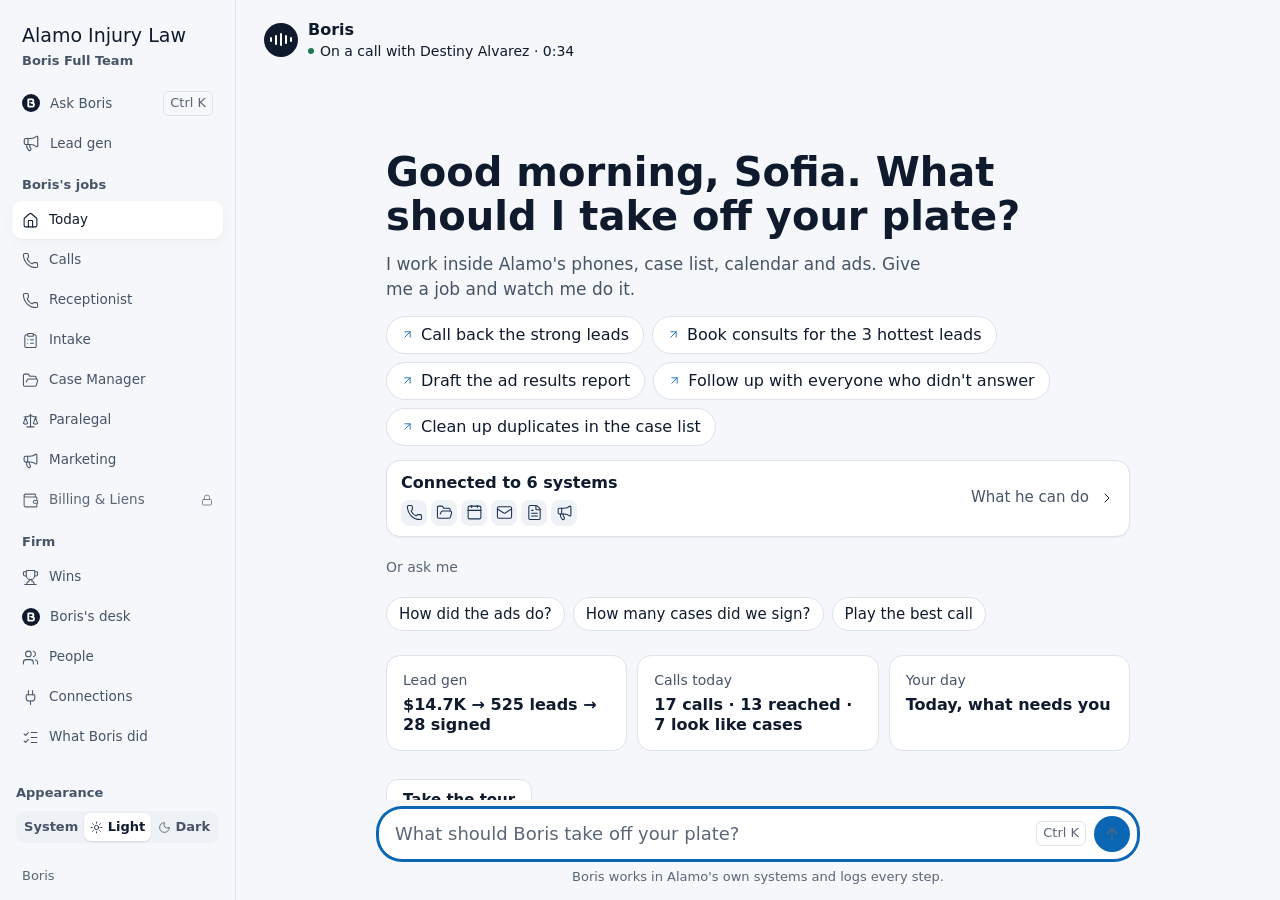
==== demo/index.html @ 7b3af513 "Demo app served at hireboris.com/demo; Try Boris form opens it there" ====
<!doctype html>
<html lang="en" data-theme="dark" data-default-appearance="light">
  <head>
    <meta name="robots" content="noindex, nofollow" />
    <meta charset="UTF-8" />
    <meta name="viewport" content="width=device-width, initial-scale=1, viewport-fit=cover, interactive-widget=resizes-content" />
    <meta name="theme-color" content="#0b1220" data-light="#f5f7fa" data-dark="#0b1220" />
    <meta name="color-scheme" content="light dark" />
    <meta name="apple-mobile-web-app-capable" content="yes" />
    <meta name="mobile-web-app-capable" content="yes" />
    <meta name="apple-mobile-web-app-status-bar-style" content="black-translucent" />
    <meta name="apple-mobile-web-app-title" content="Boris" />
    <style id="brand-theme">html:root[data-theme=light]{--bg:#f5f7fa;--accent:#1b2f4e;--accent-fill:#13233d;--bubble-me:#13233d}html:root[data-theme=dark]{--bg:#0b1220;--accent:#c8d6ea;--accent-fill:#e8eef6;--bubble-me:#1c3557}</style>
    <script src="./theme-boot.js"></script>
    <link rel="manifest" href="./manifest.webmanifest" />
    <link rel="icon" type="image/png" sizes="32x32" href="icons/favicon-32.png?v=32" />
    <link rel="icon" type="image/svg+xml" href="icons/app-icon.svg?v=32" />
    <link rel="preload" as="image" href="./icons/boris-portrait-192.webp" type="image/webp" />
    <link rel="apple-touch-icon" href="icons/apple-touch-icon.png?v=32" />
    <title>Boris</title>
    <script type="module" crossorigin src="./assets/index-C9cvZ_Ux.js"></script>
    <link rel="stylesheet" crossorigin href="./assets/index-DJxB_re-.css">
  </head>
  <body>
    <div id="root"></div>
  </body>
</html>
---- demo/assets/index-DJxB_re-.css ----
.bav{--s:40px;--t:clamp(1.5px, calc(var(--s) * .05), 3.5px);--g:clamp(1.5px, calc(var(--s) * .045), 4px);--c1:#38a8de;--c0:#0a7dc2;--hi:#bfe8ff;width:var(--s);height:var(--s);isolation:isolate;-webkit-user-select:none;user-select:none;border-radius:50%;flex:none;line-height:0;display:inline-block;position:relative}.bav>span,.bav__clip>span{pointer-events:none;border-radius:50%;position:absolute}.bav__clip{background:var(--av-ink,#0a1422);z-index:2;transition:transform .5s cubic-bezier(.3,1.45,.5,1);inset:0;overflow:hidden;transform:translateZ(0)}.bav__clip img{object-fit:cover;-webkit-user-drag:none;width:100%;height:100%;display:block}.bav__clip:after{content:"";box-shadow:inset 0 0 0 1px color-mix(in srgb, var(--hi) 16%, transparent);border-radius:50%;position:absolute;inset:0}.bav__aura{z-index:0;background:radial-gradient(closest-side, color-mix(in srgb, var(--c1) 42%, transparent), color-mix(in srgb, var(--c0) 12%, transparent) 62%, transparent 100%);opacity:0;transition:opacity .6s,transform .6s;inset:-22%;transform:scale(.9)}.bav__ring{inset:calc(-1 * (var(--g) + var(--t)));z-index:1;opacity:0;-webkit-mask:radial-gradient(farthest-side, transparent calc(100% - var(--t) - .5px), #000 calc(100% - var(--t)));-webkit-mask:radial-gradient(farthest-side, transparent calc(100% - var(--t) - .5px), #000 calc(100% - var(--t)));mask:radial-gradient(farthest-side, transparent calc(100% - var(--t) - .5px), #000 calc(100% - var(--t)));transition:opacity .35s}.bav__ring--work{background:conic-gradient(var(--c1) 0turn .17turn, transparent .17turn .5turn, var(--c0) .5turn .67turn, transparent .67turn)}.bav__ring--work2{--t:1.5px;inset:calc(-1 * (var(--g) * 2 + 4.5px));background:repeating-conic-gradient(color-mix(in srgb, var(--c1) 75%, transparent) 0turn .014turn, transparent .014turn .0625turn)}.bav__orbit{inset:calc(-1 * (var(--g) + var(--t) / 2));z-index:3;opacity:0;transition:opacity .35s}.bav__orbit i{width:calc(var(--t) * 2.2);height:calc(var(--t) * 2.2);margin:calc(var(--t) * -1.1) 0 0 calc(var(--t) * -1.1);box-shadow:0 0 calc(var(--t) * 3) var(--c1);background:#fff;border-radius:50%;position:absolute;top:0;left:50%}.bav__sheen{background:linear-gradient(115deg, transparent 38%, color-mix(in srgb, var(--hi) 16%, transparent) 50%, transparent 62%);opacity:0;border-radius:50%;inset:0;transform:translate(-120%)}.bav__desat{mix-blend-mode:saturation;opacity:0;background:#8a8a8a;border-radius:50%;transition:opacity .25s;inset:0}.bav__pulse{inset:calc(-1 * var(--g));z-index:1;border:var(--t) solid var(--c1);opacity:0}.bav--idle .bav__aura{animation:5.2s ease-in-out infinite bav-breathe}.bav--idle .bav__sheen{animation:9s ease-in-out 1.5s infinite bav-sheen}.bav--thinking .bav__aura{opacity:.55;animation:2.4s ease-in-out infinite bav-breathe-strong;transform:scale(1)}.bav--thinking .bav__ring--think,.bav--thinking .bav__orbit{opacity:1;animation:1.6s linear infinite bav-spin}.bav--working .bav__aura{opacity:.65;animation:1.6s ease-in-out infinite bav-breathe-strong;transform:scale(1.02)}.bav--working .bav__ring--work{opacity:1;animation:.9s linear infinite bav-spin}.bav--working .bav__ring--work2{opacity:.8;animation:3.2s linear infinite reverse bav-spin}.bav--working .bav__pulse{animation:.7s ease-out both bav-tick}.bav--done .bav__pulse{animation:1.1s cubic-bezier(.2,.8,.2,1) both bav-pulse}.bav--done .bav__clip{animation:.6s cubic-bezier(.3,1.5,.5,1) both bav-pop}.bav--done .bav__aura{animation:1.4s ease-out both bav-flash}.bav--error .bav__desat{opacity:1}.bav--error .bav__clip{transform:scale(.95)}.bav--error .bav__pulse{border-color:#ef6a5b;animation:.9s ease-out both bav-pulse}@keyframes bav-spin{to{transform:rotate(360deg)}}@keyframes bav-breathe{0%,to{opacity:.12;transform:scale(.94)}50%{opacity:.42;transform:scale(1.03)}}@keyframes bav-breathe-strong{0%,to{opacity:.45;transform:scale(.98)}50%{opacity:.75;transform:scale(1.05)}}@keyframes bav-sheen{0%,78%{opacity:0;transform:translate(-120%)}80%{opacity:1}96%{opacity:1}to{opacity:0;transform:translate(120%)}}@keyframes bav-pulse{0%{opacity:.95;transform:scale(1)}to{opacity:0;transform:scale(1.42)}}@keyframes bav-tick{0%{opacity:.7;transform:scale(1)}to{opacity:0;transform:scale(1.22)}}@keyframes bav-pop{0%{transform:scale(1)}40%{transform:scale(1.07)}to{transform:scale(1)}}@keyframes bav-flash{0%{opacity:.85;transform:scale(1.08)}to{opacity:.15;transform:scale(.96)}}@media (prefers-reduced-motion:reduce){.bav *,.bav{transition:none!important;animation:none!important}.bav--idle .bav__aura{opacity:.25}.bav--thinking .bav__ring--think{opacity:1}.bav--thinking .bav__orbit{opacity:0}}.bav__clip>.bav__mono{color:#e8f5ff;font:600 calc(var(--s) * .44) / 1 -apple-system, BlinkMacSystemFont, "SF Pro Rounded", "SF Pro Display", system-ui, sans-serif;letter-spacing:-.02em;text-shadow:0 1px 2px #00000059;-webkit-user-select:none;user-select:none;border-radius:50%;justify-content:center;align-items:center;display:flex;inset:0}.bav__aura{background:radial-gradient(closest-side, color-mix(in srgb, var(--c1) 42%, transparent), color-mix(in srgb, var(--c0) 12%, transparent) 62%, transparent 100%)}.bav__ring--think{background:conic-gradient(from 0turn, transparent 0turn .38turn, color-mix(in srgb, var(--c0) 55%, transparent) .7turn, var(--c1) .94turn, var(--hi) 1turn)}.bav__ring--work2{background:repeating-conic-gradient(color-mix(in srgb, var(--c1) 75%, transparent) 0turn .014turn, transparent .014turn .0625turn)}.bav--mono .bav__clip{background:radial-gradient(120% 120% at 30% 20%, color-mix(in srgb, var(--c1) 58%, var(--av-deep,#0d2c47)) 0%, var(--av-deep,#0d2c47) 58%, var(--av-ink,#0a1422) 100%)}.bav--replying .bav__aura{opacity:.6;animation:1.8s ease-in-out infinite bav-breathe-strong;transform:scale(1.02)}.bav--replying .bav__ring--think{opacity:.6;animation:3.2s linear infinite bav-spin}.bav__ripple,.bav__sparks{pointer-events:none;position:absolute}.bav__ripple{z-index:0;border:1.5px solid var(--c1);opacity:0;border-radius:50%;inset:-1px}.bav__sparks{z-index:4;inset:-16%}.bav__sparks i{width:calc(var(--s) * .15);height:calc(var(--s) * .15);background:var(--hi);clip-path:polygon(50% 0,61% 39%,100% 50%,61% 61%,50% 100%,39% 61%,0 50%,39% 39%);opacity:0;position:absolute}.bav__sparks i:first-child{top:2%;right:6%}.bav__sparks i:nth-child(2){width:calc(var(--s) * .1);height:calc(var(--s) * .1);top:30%;right:-4%}.bav__sparks i:nth-child(3){width:calc(var(--s) * .09);height:calc(var(--s) * .09);top:0;left:10%}.bav__sparks i:nth-child(4){width:calc(var(--s) * .11);height:calc(var(--s) * .11);bottom:12%;left:-2%}.bav--live{animation:4.6s ease-in-out infinite bav-live-breathe,14s ease-in-out 3s infinite bav-live-tilt}.bav--live .bav__aura{animation:5.2s ease-in-out infinite bav-breathe,17s ease-in-out infinite bav-drift;inset:-30%}.bav--live.bav--thinking .bav__aura{animation:2.4s ease-in-out infinite bav-breathe-strong,5s linear infinite bav-drift}.bav--live.bav--thinking .bav__ripple{animation:2.4s cubic-bezier(.2,.6,.3,1) infinite bav-ripple}.bav--live.bav--thinking .bav__ripple--2{animation-delay:1.2s}.bav--live.bav--working .bav__aura{animation:1.6s ease-in-out infinite bav-breathe-strong,4s linear infinite bav-drift}.bav--live.bav--replying .bav__aura{animation:1.8s ease-in-out infinite bav-breathe-strong,8s ease-in-out infinite bav-drift}.bav--live.bav--done{animation:4.6s ease-in-out infinite bav-live-breathe,.95s cubic-bezier(.3,1.3,.5,1) both bav-hop}.bav--live.bav--done .bav__aura{animation:1.4s ease-out both bav-flash}.bav--live.bav--error .bav__aura{opacity:.1;animation:none}.bav--live.bav--done .bav__sparks i{animation:.95s ease-out both bav-spark}.bav--live.bav--done .bav__sparks i:nth-child(2){animation-delay:90ms}.bav--live.bav--done .bav__sparks i:nth-child(3){animation-delay:.16s}.bav--live.bav--done .bav__sparks i:nth-child(4){animation-delay:50ms}.bav--live.bav--error{animation:4.6s ease-in-out infinite bav-live-breathe,.5s ease-in-out both bav-shake}@keyframes bav-live-breathe{0%,to{scale:1}50%{scale:1.025}}@keyframes bav-live-tilt{0%,70%,to{translate:0;rotate:0deg}76%{translate:0 -1.5px;rotate:-4deg}83%{translate:0 -2px;rotate:3deg}90%{translate:0;rotate:-.8deg}}@keyframes bav-drift{0%,to{translate:0}25%{translate:4% -3%}50%{translate:-2% 4%}75%{translate:-4% -2%}}@keyframes bav-ripple{0%{opacity:.6;transform:scale(1)}to{opacity:0;transform:scale(1.55)}}@keyframes bav-hop{0%{translate:0}28%{translate:0 -7px}52%{translate:0}68%{translate:0 -2px}to{translate:0}}@keyframes bav-spark{0%{opacity:0;transform:scale(.2)rotate(0)}35%{opacity:1;transform:scale(1.1)rotate(45deg)}to{opacity:0;transform:translateY(-6px)scale(.4)rotate(90deg)}}@keyframes bav-shake{0%,to{translate:0}20%{translate:-3px}45%{translate:3px}70%{translate:-2px}}@media (prefers-reduced-motion:reduce){.bav--live,.bav--live *{animation:none!important}.bav--live.bav--thinking .bav__ripple{opacity:.35}}:root,:root[data-theme=dark]{--bg:#000;--bg-chat:#000;--surface:#1c1c1e;--surface-2:#2c2c2e;--surface-3:#3a3a3c;--sheet-bg:#1c1c1e;--sheet-row:#2c2c2e;--text:#fff;--muted:#ebebf599;--faint:#ebebf54d;--quaternary:#ebebf529;--hairline:#54545899;--hairline-strong:#38383a;--fill:#7878805c;--fill-2:#78788052;--fill-3:#7676803d;--fill-4:#7474802e;--accent:#4aa8e0;--accent-fill:#0f84cb;--accent-ink:#fff;--accent-soft:color-mix(in srgb, var(--accent) 16%, transparent);--bubble-me:#0f84cb;--bubble-them:#262628;--green:#30d158;--amber:#ff9f0a;--red:#ff453a;--blue:var(--accent);--glass:#26262a94;--glass-strong:#1e1e21d1;--glass-line:#ffffff1a;--glass-hi:#ffffff17;--glass-shadow:0 8px 24px #00000052;--glass-press:#46464cb3;--material:saturate(180%) blur(24px);--scrim:#0000007a;--code-bg:#7474802e;--row-press:#ffffff0f;--shadow-lift:0 10px 30px #00000073;--lightningcss-light: ;--lightningcss-dark:initial;color-scheme:dark}:root[data-theme=light]{--bg:#f2f2f7;--bg-chat:#fff;--surface:#fff;--surface-2:#f2f2f7;--surface-3:#e5e5ea;--sheet-bg:#f2f2f7;--sheet-row:#fff;--text:#000;--muted:#3c3c4399;--faint:#3c3c434d;--quaternary:#3c3c432e;--hairline:#3c3c434a;--hairline-strong:#c6c6c8;--fill:#78788033;--fill-2:#78788029;--fill-3:#7676801f;--fill-4:#74748014;--accent:#0a7dc2;--accent-fill:#0a7dc2;--accent-ink:#fff;--bubble-me:#0a7dc2;--bubble-them:#e9e9eb;--green:#34c759;--amber:#ff9500;--red:#ff3b30;--glass:#ffffff9e;--glass-strong:#ffffffdb;--glass-line:#00000012;--glass-hi:#ffffffd9;--glass-shadow:0 6px 20px #00000014, 0 1px 3px #0000000d;--glass-press:#e1e1e6d9;--scrim:#00000038;--code-bg:#74748014;--row-press:#0000000d;--shadow-lift:0 10px 30px #00000024;--lightningcss-light:initial;--lightningcss-dark: ;color-scheme:light}:root{--accent-hi:var(--accent);--accent-deep:var(--accent-fill);--accent-grad:var(--accent-fill);--accent-grad-v:var(--accent-fill);--me-start:var(--bubble-me);--me-end:var(--bubble-me);--chrome:var(--glass-strong);--blur:var(--material);--font:-apple-system, BlinkMacSystemFont, "SF Pro Text", "SF Pro", "Helvetica Neue", system-ui, sans-serif;--font-display:-apple-system, BlinkMacSystemFont, "SF Pro Display", "SF Pro", "Helvetica Neue", system-ui, sans-serif;--spring:cubic-bezier(.32, 1.32, .55, 1);--spring-soft:cubic-bezier(.25, 1.15, .5, 1);--ease-out:cubic-bezier(.2, .8, .2, 1);--ios:cubic-bezier(.32, .72, 0, 1);--safe-top:env(safe-area-inset-top,0px);--safe-bottom:env(safe-area-inset-bottom,0px);--tabbar-total:calc(50px + var(--safe-bottom));--nav-h:calc(var(--safe-top) + 44px)}.theme-swap,.theme-swap *{transition:none!important}.kb-open{--tabbar-total:0px;--safe-bottom:0px}*{box-sizing:border-box;-webkit-tap-highlight-color:transparent}html,body{background:var(--bg);overscroll-behavior:none;height:100%;margin:0}body{color:var(--text);font:17px/1.35 var(--font);letter-spacing:-.01em;-webkit-font-smoothing:antialiased;-webkit-text-size-adjust:100%;text-rendering:optimizelegibility}#root{height:100%}button{font:inherit;color:inherit;cursor:pointer;-webkit-user-select:none;user-select:none;touch-action:manipulation;background:0 0;border:0;margin:0;padding:0}button:disabled{cursor:default}button:focus-visible,a:focus-visible{outline:2px solid var(--accent);outline-offset:2px}h1,h2,h3,p{margin:0}svg{flex:none}.accent{color:var(--accent)}.muted{color:var(--muted)}.app{height:var(--app-h,100dvh);background:var(--bg);position:fixed;inset:0 0 auto;overflow:hidden}.pane{background:var(--bg);position:absolute;inset:0;overflow:hidden}.pane--chat{visibility:hidden;pointer-events:none}.pane--chat.is-active{visibility:visible;pointer-events:auto}.pane--fade{animation:pane-fade .28s var(--ease-out) both}.pane--push{animation:pane-push .42s var(--ios) both;box-shadow:-12px 0 32px #00000080}.pane--pop{animation:pane-pop .36s var(--ios) both}@keyframes pane-fade{0%{opacity:0;transform:translateY(6px)}}@keyframes pane-push{0%{transform:translate(100%)}}@keyframes pane-pop{0%{opacity:.6;transform:translate(-28%)}}.navbar,.chat-head,.thread-bar,.composer,.tabbar{-webkit-backdrop-filter:var(--blur);backdrop-filter:var(--blur)}.tabbar{z-index:30;height:var(--tabbar-total);padding-bottom:var(--safe-bottom);background:var(--chrome);border-top:.5px solid var(--hairline);display:flex;position:absolute;bottom:0;left:0;right:0}.kb-open .tabbar{display:none}.tabbar__item{color:var(--faint);flex-direction:column;flex:1;justify-content:center;align-items:center;gap:2px;padding-top:4px;transition:color .2s;display:flex}.tabbar__icon{transition:transform .25s var(--spring);display:flex;position:relative}.tabbar__label{letter-spacing:.01em;font-size:10px;font-weight:600}.tabbar__badge{background:var(--accent);min-width:17px;height:17px;color:var(--accent-ink);text-align:center;border:1.5px solid var(--bg);box-sizing:content-box;animation:pop-in .4s var(--spring) both;border-radius:9px;padding:0 5px;font-size:11px;font-weight:700;line-height:17px;position:absolute;top:-5px;left:17px}@keyframes pop-in{0%{opacity:0;transform:scale(.3)}}.reconnect{z-index:60;top:calc(var(--safe-top) + 6px);background:var(--glass-strong);color:var(--amber);animation:fade-down .3s var(--ease-out) both;border-radius:999px;padding:5px 12px;font-size:12px;font-weight:600;position:absolute;left:50%;transform:translate(-50%)}@keyframes fade-down{0%{opacity:0;transform:translate(-50%,-8px)}}.screen{position:absolute;inset:0}.navbar{z-index:20;height:var(--nav-h);padding:var(--safe-top) 12px 0;-webkit-backdrop-filter:none;backdrop-filter:none;background:0 0;border-bottom:.5px solid #0000;grid-template-columns:1fr auto 1fr;align-items:center;transition:background-color .25s,border-color .25s;display:grid;position:absolute;top:0;left:0;right:0}.navbar.is-collapsed{background:var(--chrome);border-bottom-color:var(--hairline);-webkit-backdrop-filter:var(--blur);backdrop-filter:var(--blur)}.navbar__title{letter-spacing:-.01em;opacity:0;transition:opacity .2s ease, transform .25s var(--ease-out);font-size:17px;font-weight:600;transform:translateY(4px)}.navbar.is-collapsed .navbar__title{opacity:1;transform:none}.navbar__side{align-items:center;gap:8px;display:flex}.navbar__side--end{justify-content:flex-end}.screen__scroll{-webkit-overflow-scrolling:touch;overscroll-behavior-y:contain;padding-top:var(--nav-h);padding-bottom:calc(var(--tabbar-total) + 28px);position:absolute;inset:0;overflow:hidden auto}.largetitle{transform-origin:0;transform:scale(calc(1 + var(--stretch,0) / 900));padding:2px 20px 14px}.largetitle h1{letter-spacing:.005em;font-size:34px;font-weight:700;line-height:1.12}.screen__body{animation:body-in .45s var(--ease-out) both;padding:0 16px}@keyframes body-in{0%{opacity:0;transform:translateY(10px)}}.nav-btn{background:var(--fill-3);width:34px;height:34px;color:var(--accent);transition:transform .2s var(--spring), background-color .2s;border-radius:50%;justify-content:center;align-items:center;display:inline-flex}.nav-btn:active{background:var(--fill);transform:scale(.9)}.nav-btn--accent{background:var(--accent);color:var(--accent-ink)}.nav-btn--accent:active{background:var(--accent-deep)}.nav-btn.is-spinning svg{animation:.9s linear infinite spin}@keyframes spin{to{transform:rotate(360deg)}}.nav-back{height:44px;color:var(--accent);align-items:center;gap:0;margin-left:-6px;font-size:17px;display:inline-flex}.nav-back:active{opacity:.5}.text-btn{color:var(--accent);padding:6px 2px;font-size:17px;transition:opacity .15s}.text-btn:active{opacity:.5}.text-btn:disabled{opacity:.35}.text-btn--strong{font-weight:600}.link-btn{color:var(--accent);align-items:center;gap:2px;font-size:15px;display:inline-flex}.link-btn:active{opacity:.5}.btn-primary{background:var(--accent-grad);color:#fff;letter-spacing:-.01em;width:100%;height:52px;transition:transform .35s var(--spring), opacity .15s;border-radius:14px;font-size:17px;font-weight:600}.btn-primary:active{opacity:.86;transition-duration:.12s;transform:scale(.96)}.btn-primary--inline{border-radius:23px;width:auto;height:46px;margin-top:6px;padding:0 26px}.section{margin-top:28px}.section-h{letter-spacing:-.01em;align-items:baseline;gap:8px;margin:0 4px 10px;font-size:20px;font-weight:700;display:flex}.section-h h2{font-size:20px;font-weight:700}.section-h--row{justify-content:space-between}.section-h__count,.section-h__meta{color:var(--muted);font-size:15px;font-weight:500}.section-h--small{text-transform:uppercase;letter-spacing:.05em;color:var(--muted);margin:22px 4px 8px;font-size:13px;font-weight:600}.stack{flex-direction:column;gap:10px;display:flex}.card{text-align:left;background:var(--surface);border:.5px solid var(--hairline);border-radius:20px;width:100%;padding:16px;display:block}button.card{transition:transform .25s var(--spring), background-color .2s}button.card:active{background:var(--surface-2);transform:scale(.975)}.card__head{align-items:center;gap:10px;margin-bottom:12px;display:flex}.card__head h2{flex:1;font-size:17px;font-weight:600}.card__icon{background:var(--surface-3);width:28px;height:28px;color:var(--text);border-radius:8px;justify-content:center;align-items:center;display:inline-flex}.card__icon--accent{background:var(--accent-soft);color:var(--accent)}.card__meta{color:var(--muted);font-size:13px}.list{background:var(--surface);border:.5px solid var(--hairline);border-radius:18px;overflow:hidden}.list>*+:before{content:"";background:var(--hairline);height:.5px;position:absolute;top:0;left:66px;right:0}.list>*{position:relative}.list--goals>*+:before{left:50px}.list>.skeleton{padding:14px 16px}.list__note{color:var(--amber);background:color-mix(in srgb, var(--amber) 7%, transparent);padding:10px 16px;font-size:13px}.list__empty{color:var(--muted);padding:18px 16px;font-size:15px}.list__empty--center{text-align:center;flex-direction:column;align-items:center;gap:12px;padding:34px 20px;display:flex}.footnote{color:var(--faint);margin:12px 6px 0;font-size:12.5px;line-height:1.45}.banner{border-radius:14px;margin:0 0 12px;padding:11px 14px;font-size:14px}.chip{background:var(--surface-3);color:var(--muted);border-radius:999px;align-items:center;padding:3px 9px;font-size:12px;font-weight:600;animation:1.6s ease-in-out infinite breathe-o;display:inline-flex}@keyframes breathe-o{50%{opacity:.55}}.badge{background:var(--accent);min-width:22px;height:22px;color:var(--accent-ink);text-align:center;border-radius:11px;align-self:center;padding:0 7px;font-size:13px;font-weight:700;line-height:22px}.empty{text-align:center;animation:body-in .5s var(--ease-out) both;flex-direction:column;align-items:center;gap:10px;padding:44px 24px 12px;display:flex}.empty h2{margin-top:8px;font-size:22px;font-weight:700}.empty p{color:var(--muted);max-width:300px;font-size:15px;line-height:1.45}.skeleton{align-items:center;gap:12px;display:flex}.skeleton__lines{flex-direction:column;flex:1;gap:9px;display:flex}.skeleton__line{border-radius:6px;height:11px}.skeleton__avatar{border-radius:50%;width:40px;height:40px}.skeleton__line,.skeleton__avatar{background:linear-gradient(90deg, var(--fill-4) 0%, var(--fill-3) 40%, var(--fill-4) 80%) 0 0 / 300% 100%;animation:1.5s ease-in-out infinite sheen}@keyframes sheen{0%{background-position:100% 0}to{background-position:-50% 0}}.status{color:var(--muted);white-space:nowrap;align-items:center;gap:6px;font-size:13px;font-weight:600;display:inline-flex}.status__dot{background:currentColor;border-radius:50%;flex:none;width:7px;height:7px}.status--thinking,.status--working{color:var(--accent)}.status--thinking .status__dot,.status--working .status__dot{animation:1.2s ease-in-out infinite breathe-o}.status--done{color:var(--green)}.status--queued{color:var(--muted)}.status__suffix{color:var(--muted);font-weight:500}.live-sub{align-items:center;gap:7px;display:inline-flex}.live-dot{background:var(--green);border-radius:50%;width:8px;height:8px;animation:1.4s ease-in-out infinite breathe-o}.task{animation:card-in .5s var(--spring-soft) both;position:relative;overflow:hidden}@keyframes card-in{0%{opacity:0;transform:translateY(14px)scale(.98)}}.task__head{align-items:center;gap:12px;display:flex}.task__titles{flex-direction:column;flex:1;gap:2px;min-width:0;display:flex}.task__title{letter-spacing:-.01em;white-space:nowrap;text-overflow:ellipsis;font-size:16.5px;font-weight:600;overflow:hidden}.task__time{color:var(--muted);font-variant-numeric:tabular-nums;align-self:flex-start;font-size:14px;font-weight:500}.task__time.is-live{color:var(--text)}.task__update{color:var(--muted);-webkit-line-clamp:2;-webkit-box-orient:vertical;margin-top:12px;font-size:14.5px;line-height:1.42;display:-webkit-box;overflow:hidden}.task__update--prompt{color:var(--muted)}.task--error .task__update{color:var(--red)}.task__foot{color:var(--faint);gap:12px;margin-top:10px;padding-bottom:4px;font-size:12.5px;display:flex}.task__progress{background:var(--accent-soft);border-radius:2px;height:2px;position:absolute;bottom:9px;left:16px;right:16px;overflow:hidden}.task__progress:after{content:"";background:var(--accent);width:40%;animation:indeterminate 1.4s var(--ease-out) infinite;border-radius:2px;position:absolute;inset:0}@keyframes indeterminate{0%{transform:translate(-100%)}to{transform:translate(260%)}}.thread{position:absolute;inset:0}.thread-bar{z-index:20;height:calc(var(--safe-top) + 56px);padding:var(--safe-top) 12px 0;background:var(--chrome);border-bottom:.5px solid var(--hairline);grid-template-columns:88px 1fr 88px;align-items:center;display:grid;position:absolute;top:0;left:0;right:0}.thread-bar>:last-child{justify-self:end}.thread-bar__center{flex-direction:column;align-items:center;gap:1px;min-width:0;display:flex}.thread-bar__title{white-space:nowrap;text-overflow:ellipsis;max-width:100%;font-size:16px;font-weight:600;overflow:hidden}.thread-bar .status{font-size:12px}.thread .empty{padding-top:calc(var(--safe-top) + 120px)}.sheet-layer,.action-layer,.ctx,.lightbox{height:var(--app-h,100dvh);z-index:100;position:fixed;top:0;left:0;right:0}.sheet-backdrop{background:var(--scrim);animation:.3s both fade-in;position:absolute;inset:0}.sheet-layer.is-closing .sheet-backdrop{animation:.26s both fade-out}@keyframes fade-in{0%{opacity:0}}@keyframes fade-out{to{opacity:0}}.sheet{max-height:calc(100% - var(--safe-top) - 12px);background:var(--sheet-bg);border-top:.5px solid var(--hairline-strong);padding-bottom:var(--safe-bottom);animation:sheet-up .5s var(--spring-soft) both;transition:transform .38s var(--spring-soft);will-change:transform;border-radius:16px 16px 0 0;flex-direction:column;display:flex;position:absolute;bottom:0;left:0;right:0}.sheet.is-dragging{transition:none}.sheet-layer.is-closing .sheet{animation:sheet-down .26s var(--ios) both}@keyframes sheet-up{0%{transform:translateY(100%)}}@keyframes sheet-down{to{transform:translateY(100%)}}.sheet__drag{touch-action:none;cursor:grab;flex:none;justify-content:center;height:22px;padding-top:7px;display:flex}.sheet__grabber{background:var(--fill);border-radius:3px;width:36px;height:5px}.sheet__header{touch-action:none;flex:none;grid-template-columns:1fr auto 1fr;align-items:center;padding:0 16px 8px;display:grid}.sheet__header>:last-child{justify-self:end}.sheet__header>:first-child{justify-self:start}.sheet__header h2{font-size:17px;font-weight:600}.sheet__body{overscroll-behavior:contain;padding:8px 16px 22px;overflow-y:auto}.form-group{background:var(--surface-3);border-radius:14px;overflow:hidden}.form-field{width:100%;color:var(--text);font:inherit;background:0 0;border:0;outline:0;padding:13px 16px;font-size:17px;display:block}.form-field::placeholder{color:var(--faint)}.form-field--area{resize:none;min-height:132px;line-height:1.4}.form-sep{background:var(--hairline-strong);height:.5px;margin-left:16px}.form-foot{color:var(--muted);margin:8px 6px 0;font-size:13px;line-height:1.4}.ideas{grid-template-columns:1fr 1fr;gap:10px;display:grid}.idea{text-align:left;background:var(--surface-2);border:.5px solid var(--hairline);transition:transform .22s var(--spring), background-color .2s;border-radius:16px;flex-direction:column;gap:8px;padding:13px;display:flex}.idea:active{background:var(--surface-3);transform:scale(.96)}.idea__icon{background:var(--accent-soft);width:26px;height:26px;color:var(--accent);border-radius:8px;justify-content:center;align-items:center;display:inline-flex}.idea__text{flex-direction:column;gap:3px;display:flex}.idea__text b{font-size:15px;font-weight:600}.idea__text span{color:var(--muted);-webkit-line-clamp:3;-webkit-box-orient:vertical;font-size:13px;line-height:1.35;display:-webkit-box;overflow:hidden}.action-layer{background:var(--scrim);animation:.25s both fade-in}.action-layer.is-closing{animation:.22s both fade-out}.action-sheet{left:8px;right:8px;bottom:calc(var(--safe-bottom) + 8px);animation:sheet-up .45s var(--spring-soft) both;flex-direction:column;gap:8px;display:flex;position:absolute}.action-layer.is-closing .action-sheet{animation:sheet-down .22s var(--ios) both}.action-sheet__group,.action-sheet__cancel{background:var(--glass-strong);-webkit-backdrop-filter:var(--blur);backdrop-filter:var(--blur);border-radius:14px;overflow:hidden}.action-sheet__title{text-align:center;color:var(--muted);white-space:nowrap;text-overflow:ellipsis;padding:14px 16px;font-size:13px;overflow:hidden}.action-sheet__group button,.action-sheet__cancel{width:100%;height:57px;color:var(--accent);border-top:.5px solid var(--hairline-strong);font-size:20px;display:block}.action-sheet__group button:active,.action-sheet__cancel:active{background:var(--fill-3)}.action-sheet__group button.is-destructive{color:var(--red)}.action-sheet__cancel{border-top:0;font-weight:600}.chat{--top:calc(var(--safe-top) + 74px);position:absolute;inset:0;overflow:hidden}.chat-head{z-index:20;height:var(--top);padding:calc(var(--safe-top) + 6px) 16px 6px;background:var(--chrome);border-bottom:.5px solid var(--hairline);flex-direction:column;justify-content:center;align-items:center;gap:3px;display:flex;position:absolute;top:0;left:0;right:0}.chat-head__text{flex-direction:column;align-items:center;line-height:1.2;display:flex}.chat-head__name{letter-spacing:.01em;font-size:12.5px;font-weight:600}.chat-head__status{color:var(--muted);white-space:nowrap;text-overflow:ellipsis;max-width:260px;font-size:11px;animation:.3s both fade-in;overflow:hidden}.chat-head__status.is-busy{color:var(--accent)}.chat-head__status.is-off{color:var(--amber)}.pill-btn{background:var(--fill-3);height:30px;animation:pop-in .35s var(--spring) both;transition:transform .2s var(--spring);border-radius:15px;align-items:center;gap:5px;padding:0 12px;font-size:13px;font-weight:600;display:inline-flex;position:absolute;bottom:16px;right:14px}.pill-btn:active{transform:scale(.92)}.chat__scroll{-webkit-overflow-scrolling:touch;overscroll-behavior-y:contain;overflow-anchor:none;padding:calc(var(--top) + 8px) 0 calc(var(--composer-h,58px) + var(--tabbar-total) + 10px);position:absolute;inset:0;overflow:hidden auto}.chat__content{flex-direction:column;justify-content:flex-end;min-height:100%;padding:0 12px;display:flex}.chat__skeleton{flex-direction:column;gap:22px;padding:20px 8px;display:flex}.stamp{text-align:center;color:var(--faint);margin:18px 0 6px;font-size:11.5px}.stamp b{color:var(--muted);font-weight:600}.row{align-items:flex-end;gap:6px;margin-top:2px;display:flex}.row.is-first{margin-top:10px}.row--me{justify-content:flex-end}.row__avatar{flex:none;align-self:flex-end;width:28px}.row__stack{flex-direction:column;gap:3px;min-width:0;max-width:min(78%,520px);display:flex}.row--me .row__stack{align-items:flex-end}.row--them .row__stack{align-items:flex-start}.row.is-new.row--me{animation:msg-in-me .5s var(--spring) both}.row.is-new.row--them{animation:msg-in-them .55s var(--spring-soft) both}@keyframes msg-in-me{0%{opacity:0;transform:translate(18px,22px)scale(.86)}}@keyframes msg-in-them{0%{opacity:0;transform:translate(-10px,10px)scale(.92)}}.row--me{transform-origin:100% 100%}.row--them{transform-origin:0 100%}.bubble{overflow-wrap:anywhere;max-width:100%;transition:transform .25s var(--spring), opacity .2s;-webkit-touch-callout:none;border-radius:19px;padding:8px 13px;font-size:16.5px;line-height:1.34;position:relative}.bubble.is-pressing{transform:scale(.96)}.bubble__text{white-space:pre-wrap}.bubble.has-tail:before,.bubble.has-tail:after{content:"";height:18px;position:absolute;bottom:0}.bubble--me.has-tail:before{background:var(--me-end);border-bottom-left-radius:16px 14px;width:20px;right:-7px}.bubble--me.has-tail:after{background:var(--bg);border-bottom-left-radius:10px;width:10px;right:-10px}.bubble--them.has-tail:before{background:var(--bubble-them);border-bottom-right-radius:16px 14px;width:20px;left:-7px}.bubble--them.has-tail:after{background:var(--bg);border-bottom-right-radius:10px;width:10px;left:-10px}.row.is-sending .bubble,.row.is-queued .bubble{opacity:.62}.row.is-failed .bubble--me,.row.is-failed .bubble--me.has-tail:before{background:var(--fill)}.receipt{color:var(--faint);align-items:center;gap:4px;margin:1px 4px 0;font-size:11px;font-weight:500;animation:.3s both fade-in;display:inline-flex}.receipt.is-error{color:var(--red);font-weight:600}.sysnote{background:color-mix(in srgb, var(--red) 10%, transparent);max-width:86%;color:var(--red);text-align:center;border-radius:999px;align-self:center;align-items:center;gap:7px;margin:12px auto 4px;padding:6px 12px;font-size:12.5px;display:inline-flex}.sysnote.is-new{animation:.4s both fade-in}.sysnote__dot{background:var(--red);border-radius:50%;flex:none;width:6px;height:6px}.bubble--typing{min-height:36px;animation:msg-in-them .5s var(--spring-soft) both;align-items:center;gap:7px;padding:6px 13px 6px 7px;display:inline-flex}.typing{align-items:center;gap:4px;display:inline-flex}.typing i{background:var(--faint);border-radius:50%;width:7px;height:7px;animation:1.25s ease-in-out infinite typing}.typing i:nth-child(2){animation-delay:.16s}.typing i:nth-child(3){animation-delay:.32s}@keyframes typing{0%,60%,to{opacity:.45;transform:translateY(0)}30%{opacity:1;transform:translateY(-3px)}}.bubble--streaming .md>:last-child:after{content:"";background:var(--accent);vertical-align:1px;border-radius:50%;width:7px;height:7px;margin-left:5px;animation:.9s ease-in-out infinite breathe-o;display:inline-block}.activity{max-width:100%;color:var(--muted);white-space:nowrap;align-items:center;gap:6px;margin:2px 4px 0;font-size:12px;display:flex}.activity__dot{background:var(--accent);border-radius:50%;flex:none;width:6px;height:6px;animation:1.1s ease-in-out infinite breathe-o}.activity__dot.is-tool{background:var(--accent-hi)}.activity__text{text-overflow:ellipsis;min-width:0;color:var(--text);opacity:.82;animation:activity-in .3s var(--ease-out) both;overflow:hidden}@keyframes activity-in{0%{opacity:0;transform:translateY(4px)}}.activity__meta{font-variant-numeric:tabular-nums;color:var(--faint);flex:none}.media{flex-direction:column;gap:3px;max-width:260px;display:flex}.media--me{align-items:flex-end}.media--grid{grid-template-columns:1fr 1fr;width:260px;display:grid}.media__img{background:var(--surface-2);min-width:120px;min-height:90px;transition:transform .25s var(--spring);border-radius:18px;display:block;position:relative;overflow:hidden}.media__img:active{transform:scale(.97)}.media__img img{object-fit:cover;opacity:0;width:100%;max-width:260px;max-height:340px;transition:opacity .3s;display:block}.media--grid .media__img img{aspect-ratio:1;height:100%}.media__img.is-ok img{opacity:1}.media__img.is-loading{background:linear-gradient(90deg, var(--fill-4), var(--fill-3), var(--fill-4)) 0 0 / 300% 100%;animation:1.5s ease-in-out infinite sheen}.media__err{min-height:90px;color:var(--muted);justify-content:center;align-items:center;padding:0 14px;font-size:13px;display:flex}.media__video{background:#000;border-radius:18px;max-width:260px;display:block}.media__audio{width:250px}.media__file{background:var(--bubble-them);color:var(--text);border-radius:16px;align-items:center;gap:10px;padding:10px 14px 10px 10px;text-decoration:none;display:flex}.media__file-icon{background:var(--accent-soft);width:36px;height:36px;color:var(--accent);border-radius:10px;justify-content:center;align-items:center;display:inline-flex}.media__file-name{text-overflow:ellipsis;white-space:nowrap;flex:1;min-width:0;font-size:14px;overflow:hidden}.media__file-open{color:var(--accent);font-size:13px;font-weight:600}.jump{z-index:15;left:50%;bottom:calc(var(--composer-h,58px) + var(--tabbar-total) + 12px);background:var(--glass-strong);border:.5px solid var(--hairline-strong);min-width:34px;height:34px;-webkit-backdrop-filter:var(--blur);backdrop-filter:var(--blur);color:var(--text);opacity:0;pointer-events:none;transition:opacity .2s ease, transform .35s var(--spring);border-radius:17px;justify-content:center;align-items:center;gap:6px;padding:0 9px;font-size:13px;font-weight:600;display:inline-flex;position:absolute;transform:translate(-50%,12px)scale(.8)}.jump.is-in{opacity:1;pointer-events:auto;transform:translate(-50%)scale(1)}.jump.has-unread{background:var(--accent);color:var(--accent-ink);border-color:#0000;padding:0 12px 0 14px}.jump:active{transform:translate(-50%)scale(.92)}.composer{z-index:25;left:0;right:0;bottom:var(--tabbar-total);background:var(--chrome);border-top:.5px solid var(--hairline);align-items:flex-end;gap:8px;padding:8px 10px;display:flex;position:absolute}.composer:after{content:"";background:0 0;height:1px;position:absolute;bottom:-1px;left:0;right:0}.kb-open .composer{padding-bottom:8px}.composer__attach{background:var(--fill-3);width:36px;height:36px;color:var(--text);transition:transform .2s var(--spring), opacity .2s;border-radius:50%;justify-content:center;align-items:center;margin-bottom:1px;display:inline-flex}.composer__attach:active{transform:scale(.88)}.composer__attach:disabled{opacity:.35}.composer__field{border:1px solid var(--hairline-strong);background:var(--fill-4);border-radius:19px;flex:1;min-width:0;transition:border-radius .2s}.composer__field.has-media{border-radius:18px}.composer__thumbs{gap:8px;padding:8px 8px 2px;display:flex;overflow-x:auto}.thumb{background:var(--surface-3);width:64px;height:64px;animation:pop-in .35s var(--spring) both;border-radius:12px;flex:none;position:relative;overflow:hidden}.thumb img{object-fit:cover;width:100%;height:100%;display:block}.thumb button{color:#fff;background:#000000a8;border-radius:50%;justify-content:center;align-items:center;width:20px;height:20px;display:inline-flex;position:absolute;top:4px;right:4px}.thumb.is-loading{background:linear-gradient(90deg, var(--fill-4), var(--fill-2), var(--fill-4)) 0 0 / 300% 100%;animation:1.2s ease-in-out infinite sheen}.composer__row{align-items:flex-end;display:flex}.composer__row textarea{resize:none;min-width:0;color:var(--text);font:inherit;max-height:148px;caret-color:var(--accent);background:0 0;border:0;outline:0;flex:1;padding:7px 4px 7px 14px;font-size:16.5px;line-height:1.3;display:block}.composer__row textarea::placeholder{color:var(--faint)}.composer__send{background:var(--fill-3);width:30px;height:30px;color:var(--faint);transition:transform .3s var(--spring), background-color .18s, color .18s;border-radius:50%;flex:none;justify-content:center;align-items:center;margin:3px 3px 3px 0;display:inline-flex;transform:scale(.86)}.composer__send.is-on{background:var(--accent);color:var(--accent-ink);transform:scale(1)}.composer__send.is-on:active{transform:scale(.86)}.chat-empty{text-align:center;animation:body-in .6s var(--ease-out) both;flex-direction:column;align-items:center;gap:10px;margin:auto 0;padding:24px 12px 12px;display:flex}.chat-empty h2{letter-spacing:-.015em;margin-top:10px;font-size:22px;font-weight:700}.chat-empty p{max-width:300px;color:var(--muted);font-size:15px;line-height:1.45}.chat-empty--compact{gap:14px}.chat-empty__chips{flex-direction:column;align-items:stretch;gap:8px;width:100%;max-width:320px;margin-top:14px;display:flex}.chip-btn{background:var(--surface);border:.5px solid var(--hairline-strong);text-align:left;transition:transform .22s var(--spring), background-color .2s;border-radius:16px;padding:11px 16px;font-size:15px}.chip-btn:active{background:var(--surface-2);transform:scale(.97)}.ctx{z-index:110}.ctx__backdrop{background:color-mix(in srgb, var(--bg) 72%, transparent);-webkit-backdrop-filter:blur(8px)saturate(60%);backdrop-filter:blur(8px)saturate(60%);animation:.22s both fade-in;position:absolute;inset:0}.ctx.is-closing .ctx__backdrop,.ctx.is-closing .ctx__menu,.ctx.is-closing .ctx__bubble{animation:.18s both fade-out}.ctx__bubble{animation:ctx-pop .4s var(--spring) both;display:flex;position:absolute;overflow:hidden}.ctx__bubble.is-me{justify-content:flex-end}.ctx__bubble .bubble{overflow-y:auto;-webkit-mask:linear-gradient(#000 calc(100% - 36px),#0000);mask:linear-gradient(#000 calc(100% - 36px),#0000)}@keyframes ctx-pop{0%{transform:scale(.96)}45%{transform:scale(1.03)}to{transform:scale(1)}}.ctx__menu{background:var(--glass-strong);width:240px;-webkit-backdrop-filter:var(--blur);backdrop-filter:var(--blur);transform-origin:0 0;animation:menu-in .38s var(--spring) both;border-radius:14px;position:absolute;overflow:hidden}.ctx__menu.is-me{transform-origin:100% 0}@keyframes menu-in{0%{opacity:0;transform:scale(.6)}}.ctx__menu button{text-align:left;justify-content:space-between;align-items:center;width:100%;height:44px;padding:0 16px;font-size:16.5px;display:flex}.ctx__menu button+button{border-top:.5px solid var(--hairline-strong)}.ctx__menu button:active{background:var(--fill-3)}.lightbox{z-index:120;touch-action:none;background:#000;justify-content:center;align-items:center;animation:.22s both fade-in;display:flex}.lightbox.is-closing{animation:.2s both fade-out}.lightbox img{object-fit:contain;max-width:100%;max-height:100%;animation:zoom-in .38s var(--spring-soft) both;transition:transform .25s var(--ease-out)}@keyframes zoom-in{0%{opacity:0;transform:scale(.88)}}.lightbox__close{top:calc(var(--safe-top) + 10px);background:var(--fill);color:#fff;border-radius:50%;justify-content:center;align-items:center;width:34px;height:34px;display:inline-flex;position:absolute;right:14px}.toast{z-index:130;left:50%;top:calc(var(--safe-top) + 10px);background:var(--glass-strong);border:.5px solid var(--hairline-strong);max-width:calc(100% - 40px);-webkit-backdrop-filter:var(--blur);backdrop-filter:var(--blur);white-space:nowrap;text-overflow:ellipsis;border-radius:999px;padding:10px 18px;font-size:14px;font-weight:600;position:fixed;overflow:hidden;transform:translate(-50%)}.toast.is-in{animation:toast-in .45s var(--spring) both}.toast.is-out{animation:.25s both toast-out}@keyframes toast-in{0%{opacity:0;transform:translate(-50%,-16px)scale(.9)}}@keyframes toast-out{to{opacity:0;transform:translate(-50%,-10px)scale(.95)}}.md{overflow-wrap:anywhere}.md>:first-child{margin-top:0}.md>:last-child{margin-bottom:0}.md p{margin:0 0 .55em}.md ul,.md ol{margin:.2em 0 .6em;padding-left:1.25em}.md li{margin:.15em 0}.md h1,.md h2,.md h3,.md h4{letter-spacing:-.005em;margin:.8em 0 .35em;font-size:1.02em;font-weight:700}.md h1{font-size:1.15em}.md a{color:var(--accent-hi);text-decoration:underline;-webkit-text-decoration-color:color-mix(in srgb, var(--accent) 45%, transparent);text-decoration-color:color-mix(in srgb, var(--accent) 45%, transparent);text-underline-offset:2px}.md strong{font-weight:650}.md code{background:var(--fill-3);border-radius:5px;padding:.1em .35em;font:.86em/1.4 ui-monospace,SF Mono,Menlo,monospace}.md pre{background:var(--code-bg);border-radius:12px;margin:.5em 0;padding:10px 12px;overflow-x:auto}.md pre code{background:0 0;padding:0}.md blockquote{border-left:2px solid var(--accent);color:var(--muted);margin:.4em 0;padding-left:10px}.md hr{background:var(--hairline-strong);border:0;height:.5px;margin:.8em 0}.md table{border-collapse:collapse;margin:.4em 0;font-size:.9em;display:block;overflow-x:auto}.md th,.md td{border-bottom:.5px solid var(--hairline-strong);text-align:left;padding:5px 9px}.md img{border-radius:12px;max-width:100%}.bubble--me .md a,.bubble--me a{color:#fff;-webkit-text-decoration-color:var(--muted);text-decoration-color:var(--muted)}.onboard{height:var(--app-h,100dvh);background:var(--bg);flex-direction:column;display:flex;position:fixed;inset:0 0 auto}.onboard__scroll{padding:calc(var(--safe-top) + 28px) 28px 16px;flex:1;overflow-y:auto}.onboard__hero{text-align:center;animation:body-in .7s var(--ease-out) both;flex-direction:column;align-items:center;display:flex}.onboard__hero h1{letter-spacing:-.01em;margin-top:18px;font-size:34px;font-weight:700;line-height:1.12}.onboard__hero p{color:var(--muted);max-width:320px;margin-top:10px;font-size:17px;line-height:1.4}.features{flex-direction:column;gap:20px;margin:30px 0 0;padding:0;list-style:none;display:flex}.features li{animation:feature-in .6s var(--ease-out) both;align-items:flex-start;gap:16px;display:flex}@keyframes feature-in{0%{opacity:0;transform:translateY(16px)}}.features__icon{width:44px;color:var(--accent);flex:none;justify-content:center;padding-top:2px;display:flex}.features b{margin-bottom:2px;font-size:16px;font-weight:600;display:block}.features p{color:var(--muted);font-size:15px;line-height:1.4}.onboard__foot{padding:14px 24px calc(var(--safe-bottom) + 20px);animation:body-in .6s .5s var(--ease-out) both;flex:none}.glance{grid-template-columns:repeat(3,1fr);gap:10px;display:grid}.glance__tile{background:var(--surface);border:.5px solid var(--hairline);text-align:left;transition:transform .22s var(--spring), background-color .2s;border-radius:18px;flex-direction:column;align-items:flex-start;gap:2px;padding:12px 12px 11px;display:flex}.glance__tile:active{background:var(--surface-2);transform:scale(.95)}.glance__icon{color:var(--accent);margin-bottom:6px}.glance__num{letter-spacing:-.02em;font-variant-numeric:tabular-nums;font-size:26px;font-weight:700;line-height:1.05}.glance__label{color:var(--muted);font-size:12px}.brief-card{margin-top:16px}.collapsible__inner{max-height:300px;transition:max-height .45s var(--ios);position:relative;overflow:hidden}.collapsible:not(.is-tall) .collapsible__inner{max-height:none}.collapsible.is-tall:not(.is-open) .collapsible__inner{-webkit-mask-image:linear-gradient(#000 70%,#0000);mask-image:linear-gradient(#000 70%,#0000)}.collapsible__toggle{color:var(--accent);align-items:center;gap:4px;margin-top:8px;font-size:15px;font-weight:600;display:inline-flex}.collapsible__toggle svg{transition:transform .3s var(--spring)}.collapsible.is-open .collapsible__toggle svg{transform:rotate(180deg)}.brief{color:var(--text);font-size:15px;line-height:1.5}.contact{align-items:flex-start;gap:12px;padding:12px 16px;display:flex}.avatar{color:#fff;letter-spacing:.02em;background:#8e8e93;border-radius:50%;flex:none;justify-content:center;align-items:center;width:40px;height:40px;font-size:15px;font-weight:600;display:inline-flex}.avatar--vip{background:var(--accent-grad-v);color:#fff}.contact__body{flex:1;min-width:0}.contact__top{justify-content:space-between;align-items:baseline;gap:10px;display:flex}.contact__name{white-space:nowrap;text-overflow:ellipsis;align-items:center;gap:6px;font-size:16px;font-weight:600;display:inline-flex;overflow:hidden}.vip{letter-spacing:.06em;background:var(--accent-soft);color:var(--accent);border-radius:5px;padding:1px 5px;font-size:10px;font-weight:700}.contact__time{color:var(--faint);flex:none;font-size:14px}.contact__snippet{color:var(--muted);-webkit-line-clamp:2;-webkit-box-orient:vertical;margin-top:2px;font-size:14.5px;line-height:1.38;display:-webkit-box;overflow:hidden}.contact .badge{margin-top:8px}.loop{text-align:left;align-items:center;gap:12px;width:100%;padding:13px 14px 13px 16px;transition:background-color .15s;display:flex}.loop:active{background:var(--surface-2)}.loop__dot{background:var(--accent);border-radius:50%;flex:none;width:9px;height:9px}.loop__dot--waiting{background:var(--blue)}.loop__dot--building{background:var(--green)}.loop__dot--parked{background:var(--faint)}.loop__body{flex:1;min-width:0}.loop__title{-webkit-line-clamp:2;-webkit-box-orient:vertical;font-size:15px;line-height:1.35;display:-webkit-box;overflow:hidden}.loop__meta{color:var(--muted);margin-top:2px;font-size:13px}.loop__chev{color:var(--faint)}.section>.list~.list{margin-top:10px}.section .list>.loop+.loop:before{left:37px}.segmented{background:var(--fill-3);border-radius:10px;padding:2px;display:flex;position:relative}.segmented button{z-index:1;min-width:0;height:30px;color:var(--muted);white-space:nowrap;flex:1;justify-content:center;align-items:center;gap:4px;font-size:13px;font-weight:500;transition:color .2s;display:inline-flex;position:relative}.segmented button.is-active{color:var(--text);font-weight:600}.segmented__thumb{background:var(--seg-thumb);transition:transform .38s var(--spring-soft), width .38s var(--spring-soft);border-radius:8px;position:absolute;top:2px;bottom:2px;left:0;box-shadow:0 3px 8px #00000040}.segmented__count{opacity:.7;font-variant-numeric:tabular-nums;font-size:11px;font-weight:600}.list--goals{margin-top:14px}.goal{text-align:left;width:100%;animation:card-in .45s var(--spring-soft) both;align-items:flex-start;gap:12px;padding:14px 14px 14px 16px;transition:background-color .15s;display:flex}.goal:active{background:var(--surface-2)}.goal__check{border:1.6px solid var(--accent);border-radius:50%;flex:none;width:22px;height:22px;margin-top:1px;position:relative}.goal__check--waiting{border-color:var(--blue);border-style:dashed}.goal__check--building{border-color:var(--green)}.goal__check--building:after{content:"";background:conic-gradient(var(--green) 0 50%, transparent 0);border-radius:50%;position:absolute;inset:4px}.goal__check--parked{border-color:var(--faint)}.goal__check--sent{border-color:var(--green);background:var(--green)}.goal__check--sent:after{content:"";border:solid var(--bg);border-width:0 2px 2px 0;width:5px;height:10px;position:absolute;top:3px;left:6.5px;transform:rotate(45deg)}.goal__body{flex:1;min-width:0}.goal__title{-webkit-line-clamp:2;-webkit-box-orient:vertical;font-size:15.5px;line-height:1.38;display:-webkit-box;overflow:hidden}.goal.is-open .goal__title{-webkit-line-clamp:unset}.goal__meta{color:var(--muted);align-items:center;gap:8px;min-width:0;margin-top:5px;font-size:13px;display:flex}.goal__meta>span:first-child{white-space:nowrap;text-overflow:ellipsis;min-width:0;overflow:hidden}.goal__meta .tag{flex:none;max-width:46%}.tag{white-space:nowrap;text-overflow:ellipsis;background:var(--accent-soft);max-width:180px;color:var(--accent);border-radius:6px;padding:1px 7px;font-size:11.5px;font-weight:600;overflow:hidden}.tag--waiting{background:var(--fill-3);color:var(--blue)}.tag--building{background:color-mix(in srgb, var(--green) 14%, transparent);color:var(--green)}.tag--parked{background:var(--fill-3);color:var(--muted)}.tag--sent{background:color-mix(in srgb, var(--green) 14%, transparent);color:var(--green)}.goal__detail{transition:grid-template-rows .38s var(--ios);grid-template-rows:0fr;display:grid}.goal.is-open .goal__detail{grid-template-rows:1fr}.goal__detail-inner{overflow:hidden}.goal__detail dl{grid-template-columns:70px 1fr;gap:6px 10px;margin:10px 0 2px;font-size:13.5px;line-height:1.4;display:grid}.goal__detail dt{color:var(--faint)}.goal__detail dd{color:var(--text);overflow-wrap:anywhere;margin:0}.goal__chev{color:var(--faint);transition:transform .35s var(--spring);margin-top:3px}.goal.is-open .goal__chev{transform:rotate(180deg)}.tiles{grid-template-columns:1fr 1fr;gap:10px;display:grid}.tile{background:var(--surface);border:.5px solid var(--hairline);min-height:136px;animation:card-in .5s var(--spring-soft) both;border-radius:20px;flex-direction:column;padding:14px;display:flex}.tile__top{justify-content:space-between;align-items:center;gap:6px;display:flex}.tile__icon{background:var(--surface-3);width:36px;height:36px;color:var(--text);border-radius:11px;justify-content:center;align-items:center;display:inline-flex}.tile--ok .tile__icon{background:var(--accent-soft);color:var(--accent)}.tile__state{white-space:nowrap;align-items:center;gap:5px;font-size:11.5px;font-weight:600;display:inline-flex}.tile__state--ok{color:var(--green)}.tile__state--warn{color:var(--amber)}.tile__state--down{color:var(--red)}.tile__state--unknown{color:var(--muted)}.tile__name{letter-spacing:-.01em;margin-top:16px;font-size:16.5px;font-weight:600}.tile__detail{color:var(--muted);-webkit-line-clamp:2;-webkit-box-orient:vertical;margin-top:2px;font-size:12.5px;line-height:1.35;display:-webkit-box;overflow:hidden}.tile--skeleton{justify-content:flex-end}.setting{text-align:left;align-items:center;gap:12px;width:100%;min-height:50px;padding:10px 14px 10px 16px;font-size:16.5px;display:flex}.setting--button:active{background:var(--surface-2)}.setting__icon{background:var(--accent);width:29px;height:29px;color:var(--accent-ink);border-radius:8px;justify-content:center;align-items:center;display:inline-flex}.setting__label{flex:1}.setting__label--danger{color:var(--red)}.setting__value{color:var(--muted);font-size:15px}.setting__chev{color:var(--faint)}.section .list>.setting+.setting:before{left:16px}.chat--embedded{--top:calc(var(--safe-top) + 56px)}.chat-head{gap:5px}.skeleton__line,.skeleton__avatar,.wcard__skeleton i{background:var(--fill-4);animation:none;position:relative;overflow:hidden}.skeleton__line:after,.skeleton__avatar:after,.wcard__skeleton i:after{content:"";background:linear-gradient(90deg, transparent 0%, var(--fill-3) 50%, transparent 100%);animation:1.4s cubic-bezier(.4,0,.2,1) infinite shimmer;position:absolute;inset:0;transform:translate(-100%)}@keyframes shimmer{to{transform:translate(100%)}}.row__caption{letter-spacing:.01em;color:var(--accent);align-items:center;gap:4px;margin:2px 6px 1px;font-size:11.5px;font-weight:600;display:inline-flex}.row__caption--them{color:var(--muted)}.row__caption--them svg{color:var(--accent)}.row.is-worker.row--me:not(.is-steer) .row__caption{order:2}.task__statusline{align-items:center;gap:8px;display:flex}.bubble--steer{background:color-mix(in srgb, var(--bubble-me) 30%, transparent);color:var(--text);box-shadow:inset 0 0 0 1px color-mix(in srgb, var(--accent) 55%, transparent)}.bubble--steer.has-tail:before,.bubble--steer.has-tail:after{display:none}.receipt.is-accent{color:var(--accent);font-weight:600}.receipt.is-parallel{color:var(--muted)}.receipt__spin{border:1.5px solid color-mix(in srgb, var(--accent) 30%, transparent);border-top-color:var(--accent);border-radius:50%;width:9px;height:9px;animation:.8s linear infinite spin}.row.is-flash .bubble{animation:flash-bubble 1.2s var(--ease-out)}@keyframes flash-bubble{0%,30%{box-shadow:0 0 0 2px var(--accent);transform:scale(1.04)}to{transform:scale(1);box-shadow:0 0 #0000}}.bubble-wrap{max-width:100%;display:flex;position:relative}.row--me .bubble-wrap{justify-content:flex-end}.row.has-reacts{margin-bottom:14px}.reacts{z-index:2;background:var(--surface-3);border:2px solid var(--bg);animation:react-pop .45s var(--spring) both;border-radius:999px;gap:2px;padding:2px 5px;display:flex;position:absolute;bottom:-17px;left:22px}.reacts--me{left:auto;right:12px}.reacts__chip{transition:transform .25s var(--spring);font-size:14px;line-height:20px}.reacts__chip:active{transform:scale(.8)}@keyframes react-pop{0%{opacity:0;transform:scale(.4)translateY(6px)}}.react-hover{display:none}@media (hover:hover) and (pointer:fine){.react-hover{width:30px;height:30px;color:var(--muted);opacity:0;transition:opacity .15s ease, transform .25s var(--spring), background-color .15s;border-radius:50%;flex:none;justify-content:center;align-self:center;align-items:center;margin:0 4px;display:inline-flex;transform:scale(.8)}.row--me .react-hover{order:-1}.bubble-wrap:hover .react-hover{opacity:1;transform:scale(1)}.react-hover:hover{background:var(--fill-3);color:var(--accent)}}.ctx__reacts{background:var(--glass-strong);border:.5px solid var(--hairline-strong);height:50px;-webkit-backdrop-filter:var(--blur);backdrop-filter:var(--blur);transform-origin:20% 100%;animation:menu-in .42s var(--spring) both;border-radius:25px;justify-content:space-between;align-items:center;padding:0 6px;display:flex;position:absolute}.ctx__reacts.is-me{transform-origin:80% 100%}.ctx__reacts.is-more{border-radius:20px;flex-wrap:wrap;justify-content:flex-start;height:auto;padding:6px;animation:none;transform:translateY(calc(50px - 100%))}.ctx__emoji{text-align:center;width:40px;height:40px;animation:emoji-in .45s var(--spring) both;transition:transform .25s var(--spring), background-color .15s;border-radius:50%;font-size:25px;line-height:40px}.ctx__emoji:active{transform:scale(1.3)}.ctx__emoji.is-on{background:var(--accent-soft);box-shadow:inset 0 0 0 1.5px color-mix(in srgb, var(--accent) 60%, transparent)}.ctx__emoji--more{background:var(--fill-3);color:var(--text);justify-content:center;align-items:center;display:inline-flex}@keyframes emoji-in{0%{opacity:0;transform:translateY(10px)scale(.5)}}.steer-btn{background:var(--accent-soft);height:28px;color:var(--accent);transition:transform .3s var(--spring), background-color .15s;border-radius:14px;align-self:flex-start;align-items:center;gap:4px;margin:3px 2px 0;padding:0 11px;font-size:13px;font-weight:600;text-decoration:none;display:inline-flex}.steer-btn:active{transition-duration:.1s;transform:scale(.92)}.steer-btn--quiet{background:var(--fill-3);color:var(--muted)}.addenda{background:color-mix(in srgb, var(--accent) 8%, transparent);border:.5px solid color-mix(in srgb, var(--accent) 32%, transparent);animation:body-in .4s var(--spring-soft) both;border-radius:14px;align-self:stretch;margin:6px 0 0;padding:9px 11px}.addenda__head{letter-spacing:.03em;text-transform:uppercase;color:var(--accent);align-items:center;gap:6px;font-size:11.5px;font-weight:700;display:flex}.addenda__dot{background:var(--accent);border-radius:50%;width:6px;height:6px;animation:1.1s ease-in-out infinite breathe-o}.addenda__item{color:var(--text);margin-top:4px;font-size:14px;line-height:1.35}.addenda__restart{color:var(--muted);align-items:center;gap:5px;margin-top:8px;font-size:13px;font-weight:600;transition:opacity .15s;display:inline-flex}.addenda__restart:active{opacity:.5}.wcard-row .row__avatar{width:0;margin-right:-6px}.wcard{background:var(--surface);border:.5px solid color-mix(in srgb, var(--accent) 28%, transparent);width:min(100%,360px);animation:wcard-in .55s var(--spring-soft) both;transition:transform .25s var(--spring);-webkit-touch-callout:none;-webkit-user-select:none;user-select:none;border-radius:20px;padding:11px 12px 10px;position:relative;overflow:hidden}.wcard.is-pressing{transform:scale(.97)}.wcard.is-queued{border-style:dashed;border-color:var(--hairline)}@keyframes wcard-in{0%{opacity:0;transform:translateY(12px)scale(.94)}}.wcard__head{align-items:center;gap:11px;display:flex}.wcard__titles{flex:1;min-width:0}.wcard__title{color:var(--text);align-items:center;gap:5px;font-size:13.5px;font-weight:700;display:flex}.wcard__title svg{color:var(--accent)}.wcard__status{background:var(--accent-soft);color:var(--accent);letter-spacing:.04em;text-transform:uppercase;border-radius:8px;margin-left:2px;padding:1px 7px;font-size:10.5px;font-weight:700}.wcard.is-queued .wcard__status{background:var(--fill-3);color:var(--muted)}.wcard__line{color:var(--muted);white-space:nowrap;text-overflow:ellipsis;animation:activity-in .3s var(--ease-out) both;margin-top:2px;font-size:12.5px;overflow:hidden}.wcard__time{font-variant-numeric:tabular-nums;color:var(--faint);flex:none;align-self:flex-start;font-size:12px}.wcard__preview{color:var(--text);white-space:pre-wrap;-webkit-line-clamp:3;-webkit-box-orient:vertical;margin-top:9px;font-size:14px;line-height:1.38;display:-webkit-box;overflow:hidden;-webkit-mask:linear-gradient(#0000 0,#000 12px);mask:linear-gradient(#0000 0,#000 12px)}.wcard__skeleton{flex-direction:column;gap:7px;margin-top:11px;display:flex}.wcard__skeleton i{border-radius:5px;height:9px;display:block}.wcard__skeleton i:last-child{width:62%}.wcard__track{background:var(--accent-soft);border-radius:2px;height:2px;margin:10px 0 0;position:relative;overflow:hidden}.wcard__track:after{content:"";background:var(--accent-grad);width:40%;animation:indeterminate 1.4s var(--ease-out) infinite;border-radius:2px;position:absolute;inset:0}.wcard__steps{color:var(--faint);margin-top:6px;font-size:11.5px}.wcard__actions{gap:6px;margin-top:8px;display:flex}.wcard__actions .steer-btn{margin:0}.bubble--typing{padding:8px 14px}.float-pills{display:contents}.above-pill{z-index:16;left:50%;bottom:calc(var(--composer-h,58px) + var(--tabbar-total) + 12px);background:var(--accent-grad);color:#fff;opacity:0;pointer-events:none;height:36px;transition:opacity .2s ease, transform .4s var(--spring);border-radius:18px;align-items:center;gap:7px;padding:0 14px 0 8px;font-size:13.5px;font-weight:600;display:inline-flex;position:absolute;transform:translate(-50%,14px)scale(.85)}.above-pill.is-in{opacity:1;pointer-events:auto;transform:translate(-50%)scale(1)}.above-pill:active{transform:translate(-50%)scale(.93)}.above-pill .bav{--c1:#fff}.composer{padding:8px 10px;display:block}.composer__main{align-items:flex-end;gap:8px;display:flex}.steerbar{background:var(--accent-soft);border-left:3px solid var(--accent);color:var(--accent);animation:steerbar-in .4s var(--spring) both;border-radius:14px;align-items:center;gap:9px;margin:0 2px 8px;padding:7px 8px 7px 11px;display:flex}@keyframes steerbar-in{0%{opacity:0;transform:translateY(10px)scale(.97)}}.steerbar__text{flex-direction:column;flex:1;min-width:0;line-height:1.25;display:flex}.steerbar__text b{font-size:13px}.steerbar__text span{color:var(--muted);white-space:nowrap;text-overflow:ellipsis;font-size:13px;overflow:hidden}.steerbar__x{background:var(--fill-3);width:24px;height:24px;color:var(--text);border-radius:50%;justify-content:center;align-items:center;display:inline-flex}.composer.is-steering .composer__field{border-color:color-mix(in srgb, var(--accent) 55%, transparent)}.chat-empty__chips .chip-btn{animation:body-in .5s var(--spring-soft) both}.card:active,.chip-btn:active,.idea:active{transition-duration:.1s}.live__meta{max-width:min(78%,520px);margin:3px 0 0 34px}.live__meta .activity{margin:0 4px}.activity__steer{background:var(--accent-soft);color:var(--accent);transition:transform .3s var(--spring);border-radius:11px;flex:none;align-items:center;gap:3px;margin-left:auto;padding:3px 9px;font-size:12px;font-weight:600;display:inline-flex}.activity__steer:active{transition-duration:.1s;transform:scale(.9)}@media (width>=900px){.chat__content,.screen__body,.largetitle,.composer>*{max-width:780px;margin-left:auto;margin-right:auto}.screen__body{width:100%}.tabbar{justify-content:center}.tabbar__item{flex:0 132px}}@media (prefers-reduced-motion:reduce){*,:before,:after{scroll-behavior:auto!important;transition-duration:.01ms!important;animation-duration:.01ms!important;animation-iteration-count:1!important;animation-delay:0s!important}}.task__from{background:var(--accent-soft);color:var(--accent);letter-spacing:.04em;text-transform:uppercase;border-radius:7px;padding:1px 7px;font-size:10.5px;font-weight:700}html,body{overscroll-behavior:none;touch-action:manipulation;overflow:hidden}:root{--tabbar-h:48px;--tabbar-total:calc(var(--tabbar-h) + var(--safe-bottom))}:root.kb-open{--tabbar-total:0px;--safe-bottom:0px}.app,.onboard,.sheet-layer,.action-layer,.ctx,.lightbox{top:var(--app-top,0px);height:var(--app-h,100dvh);bottom:auto}.app{inset:var(--app-top,0px) 0 auto 0}.composer{padding-bottom:8px}.screen__scroll{padding-bottom:calc(var(--tabbar-total) + 28px)}.tabbar{padding-top:2px}.tabbar__item{gap:1px;padding-top:2px}.tabbar__label{font-size:10px}.tabbar__badge{left:15px}.chat-head__menu{width:38px;height:38px;color:var(--text);background:var(--fill-3);transition:transform .2s var(--spring), background-color .2s;border-radius:50%;justify-content:center;align-items:center;display:inline-flex;position:absolute;bottom:16px;left:10px}.chat-head__menu:active{background:var(--fill-2);transform:scale(.9)}.chat-head__who{max-width:calc(100% - 180px);transition:transform .2s var(--spring);border-radius:14px;flex-direction:column;align-items:center;gap:5px;padding:0 6px;display:flex}.chat-head__who:not(:disabled):active{transform:scale(.95)}.chat-head__name{white-space:nowrap;text-overflow:ellipsis;align-items:center;gap:4px;max-width:100%;display:inline-flex;overflow:hidden}.chat-head__name svg{color:var(--muted)}.menu-badge{background:var(--accent-grad);color:#fff;text-align:center;min-width:17px;height:17px;box-shadow:0 0 0 2px var(--bg);border-radius:9px;padding:0 5px;font-size:10.5px;font-weight:700;line-height:17px;position:absolute;top:-3px;right:-4px}.nav-btn--menu{color:var(--text);position:relative}.divider{color:var(--faint);letter-spacing:.06em;text-transform:uppercase;align-items:center;gap:12px;margin:14px 4px 10px;font-size:11.5px;font-weight:600;display:flex}.divider:before,.divider:after{content:"";background:var(--hairline-strong);flex:1;height:.5px}.divider.is-new{animation:.4s both fade-in}.edge-swipe{z-index:40;left:0;top:calc(var(--safe-top) + 90px);touch-action:none;width:16px;position:absolute;bottom:120px}.drawer-layer{--drawer-w:min(84vw, 340px);--drawer-p:0;z-index:90;top:var(--app-top,0px);height:var(--app-h,100dvh);pointer-events:none;visibility:hidden;transition:visibility 0s linear .3s;position:fixed;left:0;right:0}.drawer-layer.is-open,.drawer-layer.is-peeking{pointer-events:auto;visibility:visible;--drawer-p:1;transition:none}.drawer-layer.is-peeking:not(.is-open) .drawer-backdrop{pointer-events:none}.drawer-backdrop{background:var(--scrim);opacity:var(--drawer-p);transition:opacity .28s var(--ios);position:absolute;inset:0}.drawer-layer.is-dragging .drawer-backdrop{transition:none}.drawer{width:var(--drawer-w);background:var(--bg);border-right:.5px solid var(--hairline);transition:transform .28s var(--ios);touch-action:pan-y;will-change:transform;flex-direction:column;display:flex;position:absolute;top:0;bottom:0;left:0;transform:translate(-100%);box-shadow:18px 0 40px #00000073}.drawer-layer.is-open .drawer{transform:translate(0)}.drawer.is-dragging{transition:none}.app>.pane{transition:transform .28s var(--ios), filter .28s ease}.app.drawer-open>.pane,.app.drawer-open>.tabbar{transform:translate(14px)}.app>.tabbar{transition:transform .28s var(--ios)}.drawer__head{padding:calc(var(--safe-top) + 18px) 22px 10px;flex:none}.drawer__head h1{letter-spacing:-.01em;font-size:28px;font-weight:700}.drawer__scroll{overscroll-behavior:contain;flex:1;padding:4px 10px 16px;overflow-y:auto}.drawer__section+.drawer__section{border-top:.5px solid var(--hairline);margin-top:10px;padding-top:12px}.drawer__section h3{letter-spacing:.06em;text-transform:uppercase;color:var(--faint);margin:6px 12px;font-size:12px;font-weight:600}.drawer__hint{color:var(--muted);margin:0 12px 6px;font-size:14.5px}.drawer__row{width:100%;min-height:48px;color:var(--text);text-align:left;transition:background-color .18s ease, transform .2s var(--spring);border-radius:12px;align-items:center;gap:14px;padding:0 12px;display:flex;position:relative}button.drawer__row:active{background:var(--fill-4);transform:scale(.98)}.drawer__row.is-active>svg{color:var(--accent)}.drawer__label{white-space:nowrap;text-overflow:ellipsis;flex:1;min-width:0;font-size:17px;overflow:hidden}.drawer__badge{background:var(--accent-soft);min-width:22px;height:22px;color:var(--accent);text-align:center;border-radius:11px;padding:0 7px;font-size:12.5px;line-height:22px}.drawer__row--agent,.drawer__row--chat{gap:0;padding:0 0 0 8px}.drawer__agent{text-align:left;flex:1;align-items:center;gap:12px;min-width:0;padding:7px 0;display:flex}.drawer__agent:active{opacity:.7}.drawer__agent-text{flex-direction:column;flex:1;min-width:0;line-height:1.2;display:flex}.drawer__agent-text .drawer__label{font-size:16px}.drawer__sub{color:var(--muted);white-space:nowrap;text-overflow:ellipsis;font-size:12.5px;overflow:hidden}.drawer__info{width:40px;height:40px;color:var(--faint);border-radius:50%;flex:none;justify-content:center;align-items:center;display:inline-flex}.drawer__info:active{background:var(--fill-3)}.drawer__foot{padding:10px 14px calc(12px + var(--safe-bottom));border-top:.5px solid var(--hairline);flex:none;align-items:center;gap:10px;display:flex}.drawer__round{background:var(--fill-3);border:.5px solid var(--hairline);width:44px;height:44px;color:var(--text);transition:transform .2s var(--spring);border-radius:50%;flex:none;justify-content:center;align-items:center;display:inline-flex}.drawer__round:active{transform:scale(.9)}.drawer__search{background:var(--fill-3);border:.5px solid var(--hairline);min-width:0;height:44px;color:var(--faint);border-radius:22px;flex:1;align-items:center;gap:8px;padding:0 14px;display:flex}.drawer__search input{min-width:0;color:var(--text);font:inherit;background:0 0;border:0;outline:0;flex:1;font-size:16px}.drawer__search input::placeholder{color:var(--faint)}.drawer__search input::-webkit-search-cancel-button{-webkit-appearance:none}.settings-group{background:var(--surface-3);border-radius:14px;margin-top:4px;overflow:hidden}.settings-group--danger{margin-top:22px}.settings-row{justify-content:space-between;align-items:center;gap:12px;width:100%;min-height:48px;padding:0 16px;font-size:16px;display:flex}.settings-row__value{color:var(--muted);align-items:center;gap:7px;font-size:15px;display:inline-flex}.settings-row__value.is-ok{color:var(--green)}.settings-row__value.is-warn{color:var(--amber)}.settings-row--button{color:var(--red);justify-content:center;font-weight:600}.swatch{background:var(--accent-grad);border-radius:50%;width:14px;height:14px}.switcher{flex-direction:column;gap:6px;display:flex}.switcher__row{background:var(--surface-2);border:.5px solid var(--hairline);text-align:left;transition:transform .2s var(--spring), background-color .2s;border-radius:16px;align-items:center;gap:13px;padding:10px 12px;display:flex}.switcher__row:active{transform:scale(.98)}.switcher__text{flex-direction:column;flex:1;min-width:0;line-height:1.25;display:flex}.switcher__text b{font-size:17px;font-weight:600}.switcher__text span{color:var(--muted);white-space:nowrap;text-overflow:ellipsis;font-size:13.5px;overflow:hidden}.switcher__check{width:20px;color:var(--accent);display:inline-flex}.switcher__profile{color:var(--accent);align-items:center;gap:3px;margin:16px auto 0;font-size:15px;display:flex}.agent-status{color:var(--muted);align-items:center;gap:5px;font-size:12px;display:inline-flex}.agent-status:before{content:"";background:var(--green);border-radius:50%;width:7px;height:7px}.agent-status.is-busy{color:var(--accent)}.agent-status.is-busy:before{background:var(--accent);animation:1.4s ease-in-out infinite live-dot}.agent-status.is-off:before{background:var(--amber)}@keyframes live-dot{50%{opacity:.35}}.agent-chips{flex-wrap:wrap;gap:8px;margin-top:12px;display:flex}.agent-chip{background:var(--surface-3);border:.5px solid var(--hairline);height:34px;transition:transform .2s var(--spring);border-radius:17px;align-items:center;gap:7px;padding:0 12px 0 6px;font-size:14.5px;display:inline-flex}.agent-chip:active{transform:scale(.95)}.agent-chip.is-on{background:var(--accent-soft);border-color:color-mix(in srgb, var(--accent) 55%, transparent);color:var(--accent-hi)}.profile{background:var(--bg);position:absolute;inset:0}.profile__bar{z-index:5;padding:calc(var(--safe-top) + 8px) 16px 0;pointer-events:none;justify-content:space-between;display:flex;position:absolute;top:0;left:0;right:0}.profile__bar>*{pointer-events:auto}.round-btn{background:var(--glass-strong);border:.5px solid var(--hairline-strong);width:44px;height:44px;-webkit-backdrop-filter:var(--blur);backdrop-filter:var(--blur);color:var(--text);transition:transform .2s var(--spring);border-radius:50%;justify-content:center;align-items:center;display:inline-flex}.round-btn:active{transform:scale(.9)}.round-btn--sm{width:36px;height:36px}.round-btn.is-disabled{opacity:.4}.profile__scroll{overscroll-behavior-y:contain;padding:calc(var(--safe-top) + 18px) 0 calc(var(--safe-bottom) + 32px);position:absolute;inset:0;overflow-y:auto}.profile__hero{animation:body-in .5s var(--ease-out) both;flex-direction:column;align-items:center;gap:4px;padding:6px 24px 18px;display:flex}.profile__hero h1{margin-top:14px;font-size:28px;font-weight:700}.profile__role{color:var(--muted);margin-top:4px;font-size:14.5px}.conn-badge{color:var(--text);align-items:center;gap:7px;font-size:15.5px;display:inline-flex}.conn-badge i{background:var(--green);border-radius:50%;width:18px;height:18px;box-shadow:inset 0 0 0 4.5px #0b3b23}.conn-badge.is-off i{background:var(--amber);box-shadow:inset 0 0 0 4.5px #3b2a0b}.profile__tabs{background:var(--surface-2);border:.5px solid var(--hairline);border-radius:999px;gap:4px;margin:4px 16px 14px;padding:4px;display:flex}.profile__tabs button{height:42px;color:var(--muted);border-radius:999px;flex:1;justify-content:center;align-items:center;gap:7px;font-size:14px;font-weight:600;transition:background-color .2s,color .2s;display:inline-flex}.profile__tabs button.is-active{background:var(--fill-3);color:var(--text)}.profile__group h2{margin:14px 20px 4px;font-size:19px;font-weight:700}.profile__list{padding:0 4px}.profile__empty{color:var(--muted);text-align:center;margin:18px 24px;font-size:15px;line-height:1.45}.profile__new{color:var(--accent);align-items:center;gap:8px;margin:12px 20px 0;font-size:15.5px;display:flex}.activity-row{text-align:left;align-items:center;gap:14px;width:100%;padding:10px 20px;transition:background-color .15s;display:flex}.activity-row:not(:disabled):active{background:var(--fill-4)}.activity-row>svg{color:var(--faint)}.activity-row__icon{background:var(--fill-3);width:46px;height:46px;color:var(--muted);border-radius:50%;flex:none;justify-content:center;align-items:center;display:inline-flex}.activity-row__icon.is-chat{background:var(--fill-3)}.activity-row__text{flex-direction:column;flex:1;gap:1px;min-width:0;line-height:1.3;display:flex}.activity-row__text b{white-space:nowrap;text-overflow:ellipsis;font-size:16px;font-weight:600;overflow:hidden}.activity-row__text span{color:var(--muted);white-space:nowrap;text-overflow:ellipsis;font-size:14px;overflow:hidden}.activity-row__text i{color:var(--faint);font-size:13px;font-style:normal}.library__agents{margin:0 0 16px}.files{flex-direction:column;gap:8px;padding:0 16px;display:flex}.screen .files{padding:0}.file-card{background:var(--surface);border:.5px solid var(--hairline);text-align:left;transition:transform .2s var(--spring);border-radius:16px;align-items:center;gap:13px;padding:13px 14px;display:flex}.file-card:not(:disabled):active{transform:scale(.98)}.file-card:disabled{opacity:.5}.file-card>svg{color:var(--faint)}.file-card__icon{background:var(--accent-soft);width:40px;height:40px;color:var(--accent);border-radius:11px;flex:none;justify-content:center;align-items:center;display:inline-flex}.file-card__text{flex-direction:column;flex:1;min-width:0;line-height:1.3;display:flex}.file-card__text b{font-size:16px;font-weight:600}.file-card__text span{color:var(--muted);white-space:nowrap;text-overflow:ellipsis;font-size:13px;overflow:hidden}.sheet--tall{height:calc(100% - var(--safe-top) - 12px)}.viewer__header{padding-top:2px}.viewer__header h2{font-size:16px}.viewer__body{-webkit-overflow-scrolling:touch;flex:1;padding:6px 20px 30px}.viewer__about{color:var(--faint);margin:4px 2px 18px;font-size:15px;font-style:italic;line-height:1.45}.viewer__about b{color:var(--muted);font-weight:600}.viewer__doc .md{font-size:16px;line-height:1.5}.viewer__doc .md h1{margin:4px 0 10px;font-size:24px}.viewer__doc .md h2{margin:20px 0 8px;font-size:19px}.viewer__doc .md h3{margin:16px 0 6px;font-size:16.5px}.viewer__doc .md li+li{margin-top:6px}.viewer__meta{color:var(--faint);text-align:center;margin-top:26px;font-size:12.5px}.empty--center{justify-content:center;position:absolute;inset:0}@media (prefers-reduced-motion:reduce){.drawer,.drawer-backdrop,.app>.pane{transition-duration:.01ms!important}.app.drawer-open>.pane,.app.drawer-open>.tabbar{transform:none}.agent-status.is-busy:before{animation:none}}.chat-head__text{min-width:0;max-width:100%}.chat-head__title{text-overflow:ellipsis;white-space:nowrap;min-width:0;overflow:hidden}.chat-head__who{max-width:calc(100% - 128px)}.model-pill{background:var(--fill-3);border:.5px solid var(--hairline);max-width:128px;height:24px;color:var(--text);letter-spacing:.01em;white-space:nowrap;transition:transform .2s var(--spring), background-color .2s, color .2s, border-color .2s;border-radius:12px;align-items:center;gap:4px;padding:0 8px 0 9px;font-size:11.5px;font-weight:600;animation:.3s both fade-in;display:inline-flex}.model-pill:active{background:var(--fill-2);transform:scale(.94)}.model-pill svg{color:var(--muted);flex:none}.model-pill__name{text-overflow:ellipsis;min-width:0;overflow:hidden}.model-pill__tag{background:var(--fill-3);color:var(--muted);letter-spacing:.05em;text-transform:uppercase;border-radius:5px;padding:0 4px;font-size:9px;font-weight:700}.model-pill.is-next{border-style:dashed;border-color:color-mix(in srgb, var(--accent) 55%, transparent);color:var(--accent-hi,var(--accent))}.model-pill.is-next .model-pill__tag{background:var(--accent-soft);color:var(--accent)}.model-pill.is-configured{color:var(--muted)}.model-pill.is-warn{background:color-mix(in srgb, var(--amber) 14%, transparent);border-color:color-mix(in srgb, var(--amber) 50%, transparent);color:var(--amber)}.model-pill.is-warn svg{color:var(--amber)}.model-pill__warn{font-size:11px;line-height:1}.model-pill--head{right:12px;top:calc(var(--safe-top) + 14px);z-index:1;position:absolute}.model-pill--mini{border-radius:10px;gap:3px;max-width:110px;height:19px;padding:0 6px 0 7px;font-size:10.5px}.wcard__title .model-pill--mini{margin-left:auto}.thread-bar__meta{align-items:center;gap:6px;display:flex}.task__model{background:var(--fill-4);color:var(--muted);border-radius:6px;padding:0 6px;font-weight:600}.task__model.is-warn{background:color-mix(in srgb, var(--amber) 14%, transparent);color:var(--amber)}.task__model.is-configured{font-style:italic;font-weight:500}.row__caption.is-warn,.row__caption.is-warn svg{color:var(--amber)}.model-now{background:var(--surface-2);border:.5px solid var(--hairline);border-radius:16px;flex-direction:column;gap:2px;margin:0 0 14px;padding:12px 14px;display:flex}.model-now__label{color:var(--muted);font-size:12px}.model-now b{font-size:20px;font-weight:700}.model-now__sub{color:var(--faint);overflow-wrap:anywhere;font-size:12.5px}.model-now__fallback{color:var(--amber);margin-top:6px;font-size:13px;font-weight:600}.model-now__next{color:var(--accent);margin-top:6px;font-size:13px;font-weight:600}.model-now.is-warn{background:color-mix(in srgb, var(--amber) 10%, transparent);border-color:color-mix(in srgb, var(--amber) 40%, transparent)}.model-row{padding:11px 14px}.model-row .switcher__text b{align-items:center;gap:7px;font-size:16px;display:inline-flex}.model-row .switcher__text span{font-size:12.5px}.model-row:disabled{opacity:.75}.model-row__default{background:var(--accent-soft);color:var(--accent);letter-spacing:.04em;text-transform:uppercase;border-radius:6px;padding:1px 6px;font-size:10px;font-style:normal;font-weight:700}.model-reset{background:var(--fill-4);width:100%;color:var(--accent);border-radius:14px;justify-content:center;align-items:center;gap:6px;margin:12px 0 0;padding:12px;font-size:15px;font-weight:600;display:flex}.model-reset:disabled{color:var(--faint)}:root{--shell-top:calc(var(--safe-top) + 6px);--shell-av:60px;--shell-h:calc(var(--shell-top) + var(--shell-av) + 28px);--tabbar-h:58px;--tabbar-gap:max(10px, calc(var(--safe-bottom) - 14px));--tabbar-total:calc(var(--tabbar-h) + var(--tabbar-gap) + 6px)}:root.kb-open{--tabbar-total:0px}.shell{z-index:35;height:var(--shell-h);pointer-events:none;transition:transform .28s var(--ios);position:absolute;top:0;left:0;right:0}.shell:before{content:"";height:calc(var(--shell-h) + 26px);background:linear-gradient(to bottom, var(--page) 0%, var(--page) calc(100% - 50px), color-mix(in srgb, var(--page) 82%, transparent) calc(100% - 28px), color-mix(in srgb, var(--page) 0%, transparent) 100%);position:absolute;top:0;left:0;right:0}.shell>*{pointer-events:auto}.shell.is-hidden{visibility:hidden}.shell.is-hidden>*{pointer-events:none}.shell:not(.is-hidden) .shell__side{animation:.25s both fade-in}.app.drawer-open>.shell{transform:translate(14px)}.shell__side{top:calc(var(--shell-top) + 10px);align-items:center;gap:8px;display:flex;position:absolute;left:16px}.shell__side--end{left:auto;right:16px}.shell__slot{align-items:center;gap:8px;display:flex}.shell__slot:empty,.shell__slot:not(:empty)~.shell__menu{display:none}.shell__center{top:var(--shell-top);flex-direction:column;align-items:center;display:flex;position:absolute;left:50%;transform:translate(-50%)}.shell__avatar{z-index:1;width:var(--shell-av);height:var(--shell-av);border-radius:50%;position:relative}.shell__boop{will-change:transform;border-radius:50%;width:100%;height:100%;display:block}.shell__avatar .bav{--s:var(--shell-av);box-shadow:0 8px 22px #00000073}.shell__name{z-index:2;background:var(--glass);border:.5px solid var(--glass-line);-webkit-backdrop-filter:saturate(140%)blur(16px);backdrop-filter:saturate(140%)blur(16px);letter-spacing:.01em;white-space:nowrap;max-width:170px;height:26px;transition:transform .2s var(--spring);border-radius:13px;align-items:center;gap:6px;margin-top:-9px;padding:0 12px 0 10px;font-size:13px;font-weight:600;display:inline-flex;position:relative}.shell__name span{text-overflow:ellipsis;overflow:hidden}.shell__name:active{transform:scale(.94)}.shell__dot{background:var(--green);border-radius:50%;flex:none;width:6px;height:6px}.shell__dot.is-busy{background:var(--accent);animation:1.4s ease-in-out infinite dot-pulse}.shell__dot.is-off{background:var(--amber)}@keyframes dot-pulse{50%{opacity:.35;transform:scale(.8)}}.glass-btn,.shell .nav-btn{width:40px;height:40px;color:var(--text);background:var(--glass);border:.5px solid var(--glass-line);-webkit-backdrop-filter:saturate(140%)blur(16px);backdrop-filter:saturate(140%)blur(16px);transition:transform .2s var(--spring), background-color .2s;border-radius:50%;justify-content:center;align-items:center;display:inline-flex;position:relative;box-shadow:0 4px 14px #0000004d}.glass-btn:active,.shell .nav-btn:active{background:var(--glass-press);transform:scale(.9)}.shell .nav-btn--accent{background:var(--accent-grad-v);border-color:color-mix(in srgb, var(--accent) 40%, transparent);color:#fff}.glass-btn .menu-badge{top:-4px;right:-5px}.model-pill--glass.model-pill--head{background:var(--glass);border:.5px solid var(--glass-line);-webkit-backdrop-filter:saturate(140%)blur(16px);backdrop-filter:saturate(140%)blur(16px);border-radius:17px;max-width:132px;height:34px;padding:0 10px 0 12px;font-size:12px;position:static;box-shadow:0 4px 14px #0000004d}.model-pill--glass.is-warn{background:color-mix(in srgb, var(--amber) 22%, var(--glass-strong))}.reconnect{top:calc(var(--shell-h) + 4px)}.chat{--top:var(--shell-h)}.thread .chat--embedded{--top:calc(var(--shell-h) + 50px)}.chat-context{text-align:center;flex-direction:column;align-items:center;gap:1px;margin:2px 24px 12px;line-height:1.3;display:flex}.chat-context b{text-overflow:ellipsis;white-space:nowrap;max-width:100%;font-size:14px;font-weight:600;overflow:hidden}.chat-context span{color:var(--muted);font-size:11.5px}.largetitle h1{font-size:30px}.thread-meta{z-index:20;top:var(--shell-h);background:linear-gradient(to bottom, color-mix(in srgb, var(--bg-chat) 94%, transparent) 70%, color-mix(in srgb, var(--bg-chat) 0%, transparent));flex-direction:column;align-items:center;gap:4px;height:50px;padding:2px 24px 0;display:flex;position:absolute;left:0;right:0}.thread-meta__title{text-overflow:ellipsis;white-space:nowrap;max-width:100%;font-size:14.5px;font-weight:600;overflow:hidden}.thread-meta__row{align-items:center;gap:6px;display:flex}.edge-swipe{top:var(--shell-h)}.activity__steer--stop{color:var(--muted);background:var(--fill-4);margin-left:4px}.composer{background:linear-gradient(to bottom, color-mix(in srgb, var(--bg-chat) 0%, transparent), color-mix(in srgb, var(--bg-chat) 90%, transparent) 38%, color-mix(in srgb, var(--bg-chat) 96%, transparent));-webkit-backdrop-filter:none;backdrop-filter:none;border-top:0;padding-top:14px}.composer__field{background:var(--glass-strong);border-color:var(--glass-line)}.tabbar{left:18px;right:18px;bottom:var(--tabbar-gap);height:var(--tabbar-h);border:.5px solid var(--glass-line);border-radius:calc(var(--tabbar-h) / 2);background:var(--glass-strong);-webkit-backdrop-filter:saturate(150%)blur(22px);backdrop-filter:saturate(150%)blur(22px);transition:transform .32s var(--ios), opacity .25s ease;padding:6px;box-shadow:0 12px 34px #00000080,inset 0 .5px #ffffff14}.tabbar.is-hidden{opacity:0;pointer-events:none;transform:translateY(calc(100% + 30px))}.tabbar__puck{width:calc((100% - 12px) / var(--n));border-radius:calc((var(--tabbar-h) - 12px) / 2);background:var(--fill-2);transform:translateX(calc(var(--i) * 100%));transition:transform .55s var(--spring), opacity .2s ease;position:absolute;top:6px;bottom:6px;left:6px;box-shadow:inset 0 .5px #ffffff1a}.tabbar__puck.is-off{opacity:0}.tabbar__item{z-index:1;color:var(--muted);gap:0;padding:0;position:relative}.tabbar__item.is-active{color:#fff}.tabbar__item:active .tabbar__icon{transform:scale(.86)}.tabbar__badge{border-color:#141b24;top:-6px;left:16px}.pane--profile,.profile__hero{animation:none}.profile__heroav{z-index:2;border-radius:50%;display:inline-flex;position:relative}.profile__hero>:not(.profile__heroav),.profile__bar,.profile__tabs,.profile__scroll>:not(.profile__hero){transition:opacity .2s;animation:.35s 80ms both fade-in}.profile.is-closing .profile__hero>:not(.profile__heroav),.profile.is-closing .profile__bar,.profile.is-closing .profile__tabs,.profile.is-closing .profile__scroll>:not(.profile__hero){opacity:0}.profile__scroll{padding-bottom:calc(var(--safe-bottom) + 32px)}.bcards{grid-template-columns:1fr 1fr;gap:12px;padding:6px 16px 22px;display:grid}.screen .bcards{padding:4px 0 18px}.bcard{aspect-ratio:1.32;text-align:left;color:#fff;isolation:isolate;background:radial-gradient(120% 95% at 92% 112%, var(--b2) 0%, transparent 58%), radial-gradient(85% 75% at 4% 0%, color-mix(in srgb, var(--b1) 75%, transparent) 0%, transparent 72%), linear-gradient(152deg, var(--b1) 0%, var(--b0) 72%);animation:card-in .5s var(--spring-soft) both;transition:transform .25s var(--spring);border-radius:22px;padding:15px 16px;position:relative;overflow:hidden;box-shadow:inset 0 1px #fff3,inset 0 -1px #0000004d,0 12px 26px #00000061}.bcard:before{content:"";z-index:-1;opacity:.32;mix-blend-mode:overlay;background-image:url("data:image/svg+xml,%3Csvg xmlns='http://www.w3.org/2000/svg' width='160' height='160'%3E%3Cfilter id='n'%3E%3CfeTurbulence type='fractalNoise' baseFrequency='.9' numOctaves='2' stitchTiles='stitch'/%3E%3CfeColorMatrix values='0 0 0 0 1 0 0 0 0 1 0 0 0 0 1 0 0 0 .55 0'/%3E%3C/filter%3E%3Crect width='100%25' height='100%25' filter='url(%23n)'/%3E%3C/svg%3E");position:absolute;inset:0}.bcard:after{content:"";z-index:-1;background:radial-gradient(closest-side,#ffffff24,#0000);border-radius:50%;width:120%;height:120%;position:absolute;top:38%;left:-30%}.bcard:active{transform:scale(.97)}.bcard:disabled{opacity:.42;filter:saturate(.5)}.bcard__title{letter-spacing:.01em;font-size:21px;font-weight:800;line-height:1.05;display:block}.bcard__care,.bcard__date{font-family:ui-monospace,SF Mono,Menlo,monospace}.bcard__care{letter-spacing:.2em;text-transform:uppercase;opacity:.66;margin-top:6px;font-size:9px;font-weight:600;display:block}.bcard__date{opacity:.78;font-size:13px;position:absolute;bottom:14px;left:16px}.bcard__icon{color:var(--text);position:absolute;bottom:12px;right:14px}.bcard--skeleton{background:var(--fill-4);box-shadow:none}.goals-sec{margin-top:2px}.track-h{color:var(--green);align-items:center;gap:10px;margin:4px 0 6px;font-size:17px;font-weight:600;display:flex}.track-dot{background:color-mix(in srgb, var(--green) 18%, transparent);border-radius:50%;justify-content:center;align-items:center;width:20px;height:20px;display:inline-flex}.track-dot:after{content:"";background:var(--green);width:7px;height:7px;box-shadow:0 0 8px color-mix(in srgb, var(--green) 80%, transparent);border-radius:50%}.track-h__count{color:var(--muted);font-size:13px;font-weight:500}.goal2-list{flex-direction:column;display:flex}.goal2{animation:card-in .45s var(--spring-soft) both;align-items:flex-start;gap:12px;padding:12px 0;display:flex;position:relative}.goal2+.goal2{border-top:.5px solid var(--hairline)}.goal2__check{border:1.8px solid var(--faint);width:22px;height:22px;transition:transform .2s var(--spring), border-color .2s;border-radius:6px;flex:none;margin-top:2px}.goal2__check:active{border-color:var(--accent);transform:scale(.85)}.goal2.st-building .goal2__check{border-color:var(--accent)}.goal2.st-sent .goal2__check{border-color:var(--green);background:var(--green) url("data:image/svg+xml,%3Csvg xmlns='http://www.w3.org/2000/svg' viewBox='0 0 24 24'%3E%3Cpath d='M6 12.5l4 4 8-9' fill='none' stroke='%23070a0f' stroke-width='2.6' stroke-linecap='round' stroke-linejoin='round'/%3E%3C/svg%3E") center / 16px no-repeat}.goal2.st-parked{opacity:.7}.goal2__main{text-align:left;flex-direction:column;flex:1;min-width:0;display:flex}.goal2__title{font-size:16px;font-weight:600;line-height:1.32}.goal2__status{color:var(--muted);-webkit-line-clamp:1;-webkit-box-orient:vertical;margin-top:3px;font-size:14px;line-height:1.38;display:-webkit-box;overflow:hidden}.goal2.is-open .goal2__status,.goal2.is-open .goal2__title{-webkit-line-clamp:unset}.goal2__title{-webkit-line-clamp:2;-webkit-box-orient:vertical;display:-webkit-box;overflow:hidden}.goal2 .goal__detail-inner{min-height:0;display:block}.goal2.is-open .goal__detail{grid-template-rows:1fr}.goal2 .goal__chev{margin-top:5px}.goal2.is-open .goal__chev{transform:rotate(180deg)}.goals-empty{color:var(--muted);margin:4px 0 8px;font-size:14.5px;line-height:1.45}.goals-more{gap:8px;margin:10px 0 2px;display:flex}.goals-more button{background:var(--fill-3);height:30px;color:var(--muted);border-radius:15px;padding:0 12px;font-size:13px;font-weight:600}.goals-more button span{opacity:.7;margin-left:4px}.create-h{align-items:center;gap:10px;margin:0;font-size:18px;font-weight:600;display:flex}.create-sub{color:var(--muted);margin:4px 0 8px;font-size:15px;line-height:1.4}.cats{flex-direction:column;display:flex}.cat{height:52px;color:var(--text);text-align:left;align-items:center;gap:14px;font-size:16.5px;transition:opacity .15s;display:flex}.cat>svg:first-child{color:var(--muted)}.cat span{flex:1}.cat__plus{color:var(--faint)}.cat:active{opacity:.55}@media (prefers-reduced-motion:reduce){.tabbar,.tabbar__puck,.shell{transition-duration:.01ms!important}.app.drawer-open>.shell{transform:none}.shell__dot.is-busy{animation:none}}.divider--fresh{text-transform:none;letter-spacing:.01em;opacity:.85;margin:18px 10px 12px;font-size:11.5px;font-weight:500}.divider--fresh:before,.divider--fresh:after{background:var(--hairline)}.earlier{justify-content:center;padding:6px 0 4px;display:flex}.earlier__btn{color:var(--faint);font:inherit;background:0 0;border:0;border-radius:999px;align-items:center;gap:6px;padding:6px 12px;font-size:12px;font-weight:600;display:inline-flex}.earlier__spin{border:1.5px solid var(--hairline-strong);border-top-color:var(--faint);border-radius:50%;width:11px;height:11px;animation:.8s linear infinite spin}.head-actions{align-items:center;gap:6px;display:flex}.head-more{place-items:center;width:36px;height:36px;display:grid}.topic-chip{background:var(--surface-2,var(--fill-4));border:.5px solid var(--hairline-strong);color:var(--muted,var(--text));border-radius:14px;align-items:center;gap:8px;margin:0 12px 8px;padding:7px 8px 7px 14px;font-size:13px;animation:.25s both fade-in;display:flex}.topic-chip span{flex:1}.topic-chip__go{font:inherit;background:var(--accent);color:var(--accent-ink);border:0;border-radius:999px;padding:5px 11px;font-size:12.5px;font-weight:600}.topic-chip__x{color:var(--faint);background:0 0;border:0;place-items:center;width:26px;height:26px;display:grid}.composer__send.composer__stop{background:var(--text);color:var(--bg);box-shadow:0 0 0 3px var(--fill-3);animation:stop-in .22s var(--spring) both}.composer__send.composer__stop svg{fill:currentColor}@keyframes stop-in{0%{opacity:0;transform:scale(.6)}}.live--placeholder{animation:.18s both fade-in}.approval-row{margin-top:6px}.approval{background:var(--surface-2);border:.5px solid var(--hairline-strong);max-width:330px;box-shadow:0 0 0 1px color-mix(in srgb, var(--amber) 18%, transparent) inset;border-radius:18px;flex:1;padding:12px 12px 10px;animation:.25s both fade-in}.section .approval{max-width:none;margin-bottom:8px}.approval__head{align-items:center;gap:10px;display:flex}.approval__icon{background:color-mix(in srgb, var(--amber) 14%, transparent);border-radius:11px;flex:none;place-items:center;width:34px;height:34px;font-size:17px;display:grid}.approval__body{flex-direction:column;flex:1;gap:1px;min-width:0;display:flex}.approval__body b{font-size:15px}.approval__body span{color:var(--muted);font-size:13px}.approval__time{color:var(--faint);font-size:11.5px}.approval__detail{background:var(--code-bg);color:var(--muted);word-break:break-word;border-radius:10px;margin:9px 0 2px;padding:8px 10px;font:12px/1.4 ui-monospace,SFMono-Regular,Menlo,monospace}.approval__actions{flex-wrap:wrap;gap:6px;margin-top:10px;display:flex}.approval__btn{font:inherit;background:var(--fill-3);color:var(--text);border:0;border-radius:999px;padding:8px 14px;font-size:13.5px;font-weight:600}.approval__btn.is-quiet{color:var(--faint);background:0 0;padding-left:6px;padding-right:6px}.approval__btn:disabled{opacity:.55}.approval.is-done{box-shadow:none;opacity:.85;align-items:center;gap:10px;display:flex}.approval__open{color:var(--accent-hi);margin:-2px 0 10px 4px;font-size:13px;text-decoration:none;display:block}.composer__mic{min-width:30px;height:30px;color:var(--muted);font:inherit;font-variant-numeric:tabular-nums;touch-action:none;background:0 0;border:0;border-radius:999px;flex:none;justify-content:center;align-items:center;gap:5px;margin:3px 2px 3px 0;padding:0 7px;font-size:12.5px;display:inline-flex}.composer__mic.is-rec{background:var(--red);color:#fff;animation:1.4s ease-in-out infinite mic-pulse}.composer__mic.is-rec svg{fill:currentColor}@keyframes mic-pulse{50%{box-shadow:0 0 0 5px color-mix(in srgb, var(--red) 22%, transparent)}}.composer__mic-spin{border:2px solid var(--hairline-strong);border-top-color:var(--accent);border-radius:50%;width:14px;height:14px;animation:.8s linear infinite spin}.chat.is-dragging .chat__scroll{outline:2px dashed var(--accent);outline-offset:-10px;border-radius:18px}.drop-hint{z-index:30;background:var(--surface-3);color:var(--text);pointer-events:none;border-radius:14px;padding:10px 16px;font-weight:600;position:absolute;top:45%;left:50%;transform:translate(-50%,-50%)}.composer__slash{width:32px;height:32px;color:var(--muted);background:0 0;margin-left:-2px}.followups{flex-wrap:wrap;gap:6px;margin:2px 0 8px 36px;display:flex}.followups__chip{border:.5px solid var(--hairline-strong);background:var(--surface-2);color:var(--accent-hi);font:inherit;border-radius:999px;padding:7px 13px;font-size:13.5px;animation:.3s both fade-in}.followups__chip:active{transform:scale(.96)}.md-code{position:relative}.md-code__copy{z-index:1;background:var(--fill-2);color:var(--text);opacity:.85;border:0;border-radius:8px;padding:3px 8px;font:600 11px/1.4 -apple-system,system-ui,sans-serif;position:absolute;top:6px;right:6px}.md-code pre{padding-right:54px}.md-table{-webkit-overflow-scrolling:touch;max-width:100%;margin:.4em 0;overflow-x:auto}.md-table table{min-width:max-content;margin:0;display:table}.md--collapsed{max-height:520px;overflow:hidden;-webkit-mask-image:linear-gradient(#000 78%,#0000);mask-image:linear-gradient(#000 78%,#0000)}.md-more{color:var(--accent-hi);font:inherit;background:0 0;border:0;margin:6px 0 2px;padding:0;font-size:13.5px;font-weight:600;display:block}.drawer__fold{width:100%;color:inherit;background:0 0;border:0;justify-content:space-between;align-items:center;padding:0;display:flex}.drawer__fold svg{color:var(--faint);transition:transform .2s}.drawer__fold svg.is-open{transform:rotate(90deg)}.drawer__row.is-archived{opacity:.7}.drawer__hit{align-items:flex-start;gap:10px;padding-top:9px;padding-bottom:9px}.drawer__hit .drawer__agent-text{flex-direction:column;gap:2px;min-width:0;display:flex}.drawer__hit .drawer__sub{height:auto;line-height:1.32}.drawer__section.is-hidden{display:none}.drawer__hit .drawer__label i{color:var(--faint);font-size:12px;font-style:normal;font-weight:400}.drawer__snippet{-webkit-line-clamp:2;-webkit-box-orient:vertical;display:-webkit-box;overflow:hidden;white-space:normal!important}.drawer__pin{font-size:11px}.feed-item{background:var(--surface);border:.5px solid var(--hairline);color:inherit;border-radius:16px;align-items:flex-start;gap:10px;margin-bottom:8px;padding:11px 12px;text-decoration:none;display:flex}.feed-item__icon{background:var(--accent-soft);border-radius:10px;flex:none;place-items:center;width:30px;height:30px;font-size:15px;display:grid}.feed-item.is-alert .feed-item__icon{background:color-mix(in srgb, var(--red) 16%, transparent)}.feed-item.is-lead .feed-item__icon{background:color-mix(in srgb, var(--green) 16%, transparent)}.feed-item__body{flex:1;min-width:0}.feed-item__body b{font-size:14.5px;display:block}.feed-item__body p{color:var(--muted);margin:2px 0 0;font-size:13.5px;line-height:1.35}.feed-item__body small{color:var(--faint);font-size:11.5px}.feed-item__x{color:var(--faint);background:0 0;border:0;flex:none;place-items:center;width:26px;height:26px;display:grid}.onboard--setup .onboard__dots{padding-top:calc(var(--safe-top) + 18px);justify-content:center;gap:6px;display:flex}.onboard__dots i{background:var(--hairline-strong);border-radius:50%;width:7px;height:7px;transition:background .2s,width .2s}.onboard__dots i.is-on{background:var(--accent);border-radius:4px;width:20px}.onboard__step{text-align:center;padding:0 24px;animation:.3s both fade-in}.onboard__step h1{margin:10px 0 8px;font-size:26px}.onboard__step p{color:var(--muted);margin:0 0 20px}.onboard__input{width:100%;max-width:300px;font:inherit;text-align:center;border:.5px solid var(--hairline-strong);background:var(--surface-2);color:var(--text);border-radius:14px;padding:12px 14px;font-size:20px}.onboard__choices{justify-content:center;gap:10px;display:flex}.onboard__choice{border:1px solid var(--hairline-strong);background:var(--surface-2);color:var(--text);font:inherit;border-radius:14px;padding:12px 16px;font-weight:600}.onboard__choice.is-on{border-color:var(--accent);box-shadow:0 0 0 3px var(--accent-soft)}.onboard__prompts{flex-direction:column;align-items:center;gap:8px;display:flex}.chip-btn.is-on{border-color:var(--accent);color:var(--accent-hi);box-shadow:0 0 0 3px var(--accent-soft)}.onboard__conns{text-align:left;max-width:320px;margin:0 auto;padding:0;list-style:none}.onboard__conns li{border-bottom:.5px solid var(--hairline);align-items:center;gap:10px;padding:10px 4px;display:flex}.onboard__conns li span{flex:1}.onboard__conns small{color:var(--faint)}.onboard__conns .dot{background:var(--faint);border-radius:50%;width:8px;height:8px}.onboard__conns .dot.is-ok{background:var(--green)}.onboard__conns .dot.is-warn{background:var(--amber)}.onboard__conns .dot.is-down{background:var(--red)}.onboard__back{margin:10px auto 0;display:block}.job__glyph{background:var(--surface-3);width:34px;height:34px;color:var(--muted);border-radius:50%;place-items:center;font-size:17px;display:grid}.job__glyph.is-live{animation:4s linear infinite spin}.job__commit{text-overflow:ellipsis;white-space:nowrap;max-width:55%;font-family:ui-monospace,Menlo,monospace;font-size:11.5px;overflow:hidden}.job__stop{margin-left:auto}.job-chip{background:var(--surface-2);border:.5px solid var(--hairline-strong);color:var(--muted);white-space:nowrap;text-overflow:ellipsis;border-radius:999px;align-items:center;gap:7px;max-width:calc(100% - 48px);margin:4px 0 8px 36px;padding:6px 12px;font-size:12.5px;text-decoration:none;display:inline-flex;overflow:hidden}.job-chip__dot{background:var(--accent);border-radius:50%;flex:none;width:7px;height:7px;animation:1.4s ease-in-out infinite mic-pulse}.job-chip.is-done .job-chip__dot{background:var(--green);animation:none}.job-chip.is-failed .job-chip__dot,.job-chip.is-lost .job-chip__dot{background:var(--red);animation:none}.job-chip.is-stopped .job-chip__dot{background:var(--faint);animation:none}.md ol{padding-left:2.1em}.rt-section .list>*+:before{left:62px}.rt-row{text-align:left;width:100%;animation:card-in .45s var(--spring-soft) both;align-items:center;gap:12px;padding:12px 12px 12px 14px;transition:background-color .15s;display:flex}.rt-row:active{background:var(--surface-2)}.rt-row>.bav{flex:none;align-self:flex-start;margin-top:2px}.rt-row.is-paused>.bav{opacity:.55;filter:grayscale(.7)}.rt-row__body{flex-direction:column;flex:1;gap:2px;min-width:0;display:flex}.rt-row__top{align-items:baseline;gap:8px;display:flex}.rt-row__title{-webkit-line-clamp:2;-webkit-box-orient:vertical;flex:1;min-width:0;font-size:15.5px;font-weight:600;line-height:1.3;display:-webkit-box;overflow:hidden}.rt-row__in{color:var(--accent);flex:none;font-size:13px;font-weight:600}.rt-row__sched{color:var(--text);opacity:.82;font-size:13.5px}.rt-row__meta{color:var(--muted);white-space:nowrap;align-items:center;gap:6px;font-size:12.5px;display:flex;overflow:hidden}.rt-row__meta>span{text-overflow:ellipsis;overflow:hidden}.rt-row__next{flex:none}.rt-row__meta--plain{display:block}.rt-row__chev{color:var(--faint);flex:none}.rt-dot{background:var(--green);vertical-align:1px;border-radius:50%;flex:none;width:7px;height:7px;display:inline-block}.rt-dot--error{background:var(--red);opacity:.85}.rt-dot--never,.rt-dot--skipped{box-shadow:inset 0 0 0 1.5px var(--faint);background:0 0}.rt-sys-icon{background:var(--surface-3);width:34px;height:34px;color:var(--muted);border-radius:10px;flex:none;justify-content:center;align-items:center;display:inline-flex}.rt-sys-icon--lg{border-radius:14px;width:46px;height:46px}.rt-fold{width:100%;color:var(--muted);text-align:left;align-items:center;gap:8px;padding:4px 4px 10px;font-size:17px;font-weight:600;display:flex}.rt-fold:active{opacity:.6}.rt-fold__count{color:var(--faint);font-size:14px;font-weight:500}.rt-fold__chev{color:var(--faint);transition:transform .25s var(--ios,ease);margin-left:auto}.rt-fold__chev.is-open{transform:rotate(180deg)}.rt-section--fold{margin-top:22px}.rt-detail__hero{align-items:center;gap:14px;padding:6px 2px 14px;display:flex}.rt-detail__hero h3{letter-spacing:-.01em;font-size:20px;font-weight:700;line-height:1.25}.rt-detail__hero p{color:var(--muted);margin-top:3px;font-size:14px}.rt-facts{background:var(--surface);border:.5px solid var(--hairline);border-radius:14px;grid-template-columns:auto 1fr;gap:8px 16px;padding:12px 14px;font-size:14.5px;display:grid}.rt-facts dt{color:var(--muted)}.rt-facts dd{align-items:center;gap:7px;display:flex}.rt-h{text-transform:uppercase;letter-spacing:.05em;color:var(--muted);margin:20px 2px 6px;font-size:13px;font-weight:600}.rt-p{margin:0 2px;font-size:15.5px;line-height:1.45}.rt-runs .rt-run+.rt-run:before{left:30px}.rt-run__head{text-align:left;align-items:center;gap:10px;width:100%;padding:12px 14px;font-size:14.5px;display:flex}.rt-run__head:active{background:var(--surface-2)}.rt-run__when{flex:1;min-width:0}.rt-run__status{color:var(--muted);font-size:13px}.rt-run__status.is-error{color:var(--red)}.rt-run__dur{color:var(--faint);font-size:12.5px}.rt-run__chev{color:var(--faint);transition:transform .25s var(--ios,ease)}.rt-run.is-open .rt-run__chev{transform:rotate(180deg)}.rt-run__body{overscroll-behavior:contain;max-height:46vh;padding:0 14px 14px 31px;font-size:14.5px;overflow-y:auto}.upnext__row{text-align:left;align-items:center;gap:12px;width:100%;padding:11px 14px;display:flex}.upnext__row:active{background:var(--surface-2)}.upnext .list>*+:before{left:14px}.upnext__time{flex-direction:column;flex:none;min-width:74px;line-height:1.2;display:flex}.upnext__time b{font-size:14.5px;font-weight:600}.upnext__time small{color:var(--accent);font-size:12px}.upnext__title{text-overflow:ellipsis;white-space:nowrap;flex:1;min-width:0;font-size:15px;overflow:hidden}.docview{height:var(--app-h,100dvh);z-index:125;background:var(--bg);animation:docview-in .32s var(--spring-soft) both;flex-direction:column;display:flex;position:fixed;top:0;left:0;right:0}.docview.is-closing{animation:docview-out .22s var(--ease-out) both}@keyframes docview-in{0%{opacity:0;transform:translateY(24px)}}@keyframes docview-out{to{opacity:0;transform:translateY(24px)}}.docview__bar{padding:calc(var(--safe-top) + 6px) 12px 8px;border-bottom:.5px solid var(--hairline);background:var(--glass-strong);-webkit-backdrop-filter:var(--blur);backdrop-filter:var(--blur);grid-template-columns:72px 1fr 72px;align-items:center;gap:8px;display:grid}.docview__done{justify-self:start;min-height:44px;font-weight:600}.docview__bar .round-btn{justify-self:end}.docview__title{text-align:center;text-overflow:ellipsis;white-space:nowrap;margin:0;font-size:15px;font-weight:600;overflow:hidden}.docview__body{-webkit-overflow-scrolling:touch;min-height:0;padding-bottom:env(safe-area-inset-bottom,0px);flex:1;position:relative;overflow:auto}.docview__frame{background:#fff;border:0;width:100%;height:100%;display:block}.docview__loading{pointer-events:none;justify-content:center;align-items:center;display:flex;position:absolute;inset:0}:root[data-theme=light]{--seg-thumb:#fff;--seg-thumb-shadow:0 3px 8px #0000001f, 0 .5px 1px #00000014;--avatar-shadow:0 2px 10px #0000001f}:root,:root[data-theme=dark]{--seg-thumb:#636366;--seg-thumb-shadow:0 3px 8px #0000003d;--avatar-shadow:0 4px 16px #00000080}body{letter-spacing:normal;font-size:17px}.app{--page:var(--bg)}:is(.app:has(>.pane--chat.is-active),.app:has(.thread)){--page:var(--bg-chat)}.pane--chat,.thread{--bg:var(--bg-chat);background:var(--bg-chat)}.shell:before{height:calc(var(--shell-h) + 22px);background:linear-gradient(to bottom, var(--page) 0%, var(--page) 58%, color-mix(in srgb, var(--page) 80%, transparent) 76%, color-mix(in srgb, var(--page) 0%, transparent) 100%)}.shell__avatar .bav{box-shadow:var(--avatar-shadow)}.shell__name{height:26px;color:var(--text);background:var(--glass);border:.5px solid var(--glass-line);-webkit-backdrop-filter:var(--material);backdrop-filter:var(--material);box-shadow:inset 0 .5px 0 var(--glass-hi), 0 2px 8px #00000014;letter-spacing:-.005em;border-radius:13px;gap:0;margin-top:-8px;padding:0 12px;font-size:13px;font-weight:600}.glass-btn,.shell .nav-btn,.round-btn{width:44px;height:44px;color:var(--text);background:var(--glass);border:.5px solid var(--glass-line);-webkit-backdrop-filter:var(--material);backdrop-filter:var(--material);box-shadow:inset 0 .5px 0 var(--glass-hi), var(--glass-shadow)}.glass-btn:active,.shell .nav-btn:active,.round-btn:active{background:var(--glass-press)}.shell__side{top:calc(var(--shell-top) + 8px)}.shell .nav-btn--accent{background:var(--glass);color:var(--accent);border-color:var(--glass-line)}.shell .nav-btn{color:var(--text)}.model-pill--glass.model-pill--head{height:36px;color:var(--text);background:var(--glass);border:.5px solid var(--glass-line);-webkit-backdrop-filter:var(--material);backdrop-filter:var(--material);box-shadow:inset 0 .5px 0 var(--glass-hi), var(--glass-shadow);border-radius:18px;font-size:13px}.reconnect{color:var(--text);background:var(--glass-strong);border:.5px solid var(--glass-line);-webkit-backdrop-filter:var(--material);backdrop-filter:var(--material);font-weight:500}.tabbar{background:var(--glass);border:.5px solid var(--glass-line);height:60px;-webkit-backdrop-filter:var(--material);backdrop-filter:var(--material);box-shadow:inset 0 .5px 0 var(--glass-hi), 0 10px 30px #0000001f, 0 1px 3px #0000000f;border-radius:30px;padding:5px;left:20px;right:20px}:root[data-theme=dark] .tabbar{box-shadow:inset 0 .5px 0 var(--glass-hi), 0 12px 32px #00000080}.tabbar__puck{width:calc((100% - 10px) / var(--n));background:var(--fill-3);box-shadow:none;border-radius:25px;top:5px;bottom:5px;left:5px}.tabbar__item{color:var(--text);opacity:.86}.tabbar__item.is-active{color:var(--accent);opacity:1}.tabbar__badge{background:var(--red);color:#fff;border-color:#0000;font-size:12px;font-weight:600}.screen__scroll{padding-top:calc(var(--shell-h) + 2px)}.screen__body{padding:0 16px}.largetitle{padding:4px 20px 6px}.largetitle h1{font-family:var(--font-display);letter-spacing:-.022em;font-size:34px;font-weight:700;line-height:41px}.largetitle__eyebrow{text-transform:none;letter-spacing:0;color:var(--muted);margin-bottom:0;font-size:15px;font-weight:400}.largetitle__sub{color:var(--muted);margin-top:2px;font-size:15px}.banner{border-radius:12px;font-size:15px}.banner--error{background:var(--surface);color:var(--red)}.group-sec{margin-top:26px}.screen__body>.group-sec:first-child,.screen__body>.banner+.group-sec{margin-top:14px}.group-h{font-family:var(--font-display);letter-spacing:-.012em;color:var(--text);margin:0 4px 8px;font-size:20px;font-weight:700;line-height:25px}.group-h h2{font:inherit;letter-spacing:inherit}.group-h--row{justify-content:space-between;align-items:baseline;gap:12px;display:flex}.group-h__meta{font-family:var(--font);letter-spacing:0;color:var(--muted);font-size:15px;font-weight:400}.group-h__meta.is-live{animation:1.6s ease-in-out infinite breathe-o}.group-h .link-btn{font-family:var(--font);letter-spacing:0;font-size:15px;font-weight:400}.group-h--small{font-family:var(--font);letter-spacing:0;color:var(--muted);margin:24px 16px 7px;font-size:13px;font-weight:400;line-height:18px}.group{background:var(--surface);border-radius:16px;position:relative;overflow:hidden}.group>.skeleton{padding:14px 16px}.group>.skeleton+.skeleton{border-top:.5px solid var(--hairline)}.group-foot{color:var(--muted);margin:8px 16px 0;font-size:13px;line-height:18px}.cell{text-align:left;width:100%;min-height:44px;color:var(--text);align-items:center;gap:12px;padding:11px 16px;font-size:17px;line-height:22px;animation:none;display:flex;position:relative}.group>.cell+.cell:before,.group>.run+.run:before,.group>div+.cell:before{content:"";top:0;right:0;left:var(--sep-left,16px);background:var(--hairline);height:.5px;position:absolute}.group>.run{position:relative}button.cell,.cell[role=button]{cursor:pointer;transition:background-color .18s}button.cell:active,.cell[role=button]:active{background:var(--row-press);transition-duration:0s}.cell__body{flex-direction:column;flex:1;gap:1px;min-width:0;display:flex}.cell__row{align-items:baseline;gap:10px;min-width:0;display:flex}.cell__row .cell__title{flex:1}.cell__title{min-width:0;color:var(--text);text-overflow:ellipsis;white-space:nowrap;font-size:17px;line-height:22px;overflow:hidden}.cell__title--2{white-space:normal;-webkit-line-clamp:2;-webkit-box-orient:vertical;display:-webkit-box}.cell__sub{min-width:0;color:var(--muted);white-space:nowrap;text-overflow:ellipsis;align-items:center;gap:6px;font-size:15px;line-height:20px;display:flex;overflow:hidden}.cell__sub--1{display:block}.cell__sub--2,.cell__sub--3{-webkit-line-clamp:2;white-space:normal;-webkit-box-orient:vertical;display:-webkit-box}.cell__sub--3{-webkit-line-clamp:3}.cell__sub .spinner{flex:none}.cell__count{color:var(--text);font-weight:600}.cell__foot{color:var(--muted);margin-top:2px;font-size:13px;line-height:18px}.is-bad,.cell__sub.is-bad,.cell__foot.is-bad,.cell__value.is-bad,.cell__label.is-bad{color:var(--red)}.cell__meta{color:var(--muted);font-variant-numeric:tabular-nums;flex:none;font-size:15px}.cell__trail{color:var(--muted);font-variant-numeric:tabular-nums;white-space:nowrap;flex:none;font-size:17px}.cell__trail--small{font-size:15px}.cell__time{width:74px;color:var(--text);font-variant-numeric:tabular-nums;white-space:nowrap;flex:none;font-size:17px}.group:has(.cell__time){--sep-left:102px}.cell__chev{color:var(--faint);opacity:.8;flex:none;margin-right:-4px}.cell__label{flex:1;min-width:0}.cell__value{text-align:right;max-width:62%;color:var(--muted);font-variant-numeric:tabular-nums;flex:none}.cell--empty,.cell--note{color:var(--muted);font-size:15px}.cell--note{padding-top:9px;padding-bottom:9px;font-size:13px;line-height:18px}.cell.is-dim .cell__title{color:var(--muted)}.cell--icon{--sep-left:54px}.group:has(>.cell--icon){--sep-left:54px}.cell__glyph{width:26px;color:var(--muted);flex:none;justify-content:center;display:inline-flex}.cell--person{align-items:flex-start}.group:has(>.cell--person){--sep-left:68px}.cell--person .avatar{margin-top:1px}.cell__x{width:24px;height:24px;color:var(--muted);background:var(--fill-3);border-radius:50%;flex:none;justify-content:center;align-self:flex-start;align-items:center;margin:-1px -4px 0 0;display:inline-flex}.feed-cell{align-items:flex-start}.cell__action{color:var(--red);flex:none;padding:6px 2px 6px 8px;font-size:17px}.cell__action:active{opacity:.4}.group--text{padding:13px 16px;font-size:16px;line-height:1.45}.group--text p{margin:0}.group--pad{padding:8px}.group-fold{background:var(--surface);width:100%;min-height:46px;color:var(--text);text-align:left;border-radius:16px;align-items:center;gap:8px;padding:11px 16px;font-size:17px;display:flex}.group-fold span:first-child{flex:1}.group-fold__count{color:var(--muted);font-variant-numeric:tabular-nums}.group-fold__chev{color:var(--faint);transition:transform .25s var(--ios);transform:rotate(-90deg)}.group-fold__chev.is-open{transform:none}.group-fold[aria-expanded=true]{border-radius:16px 16px 0 0}.group-fold[aria-expanded=true]+.group{border-radius:0 0 16px 16px}.group-fold[aria-expanded=true]+.group:before{content:"";z-index:1;background:var(--hairline);height:.5px;position:absolute;top:0;left:16px;right:0}.group-sec--fold{margin-top:12px}.group-sec:not(.group-sec--fold)+.group-sec--fold{margin-top:26px}.link-btn{color:var(--accent);font-size:15px}.spinner{color:var(--muted);animation:.85s steps(8,end) infinite spinner}@keyframes spinner{to{transform:rotate(360deg)}}.detail-hero{padding:2px 4px 18px}.detail-hero h3{font-family:var(--font-display);letter-spacing:-.015em;font-size:24px;font-weight:700;line-height:29px}.detail-hero p{color:var(--muted);margin-top:3px;font-size:15px}.run__status.is-ok,.run__status.is-skipped{color:var(--muted)}.run__status.is-error{color:var(--red)}.run__chev{transition:transform .25s var(--ios)}.run.is-open .run__chev{transform:rotate(180deg)}.run__when{flex:1}.run__body{color:var(--text);padding:0 16px 14px;font-size:15px;line-height:1.45}.sheet-backdrop{background:var(--scrim)}.sheet{background:var(--sheet-bg);border-top:0;border-radius:22px 22px 0 0;box-shadow:0 -10px 40px #0000001f}.sheet__grabber{background:var(--fill)}.sheet .group,.sheet .group-fold,.settings-group,.form-group{background:var(--sheet-row);border-radius:12px}.sheet .round-btn,.sheet .round-btn--sm{background:var(--fill-3);width:30px;height:30px;box-shadow:none;-webkit-backdrop-filter:none;backdrop-filter:none;color:var(--muted);border:0}.settings-group{margin-top:0}.settings-group--pad{padding:8px}.settings-group+.settings-group{margin-top:26px}.settings-row{min-height:44px;font-size:17px;position:relative}.settings-row+.settings-row{border-top:0}.settings-row+.settings-row:before{content:"";background:var(--hairline);height:.5px;position:absolute;top:0;left:16px;right:0}.settings-row__value,.settings-row__value.is-ok{color:var(--muted)}.settings-group--danger .settings-row{color:var(--red)}.form-sep{background:var(--hairline)}.form-foot{color:var(--muted);font-size:13px}.segmented{background:var(--fill-3);border-radius:9px;padding:2px}.segmented__thumb{background:var(--seg-thumb);box-shadow:var(--seg-thumb-shadow);border-radius:7px}.segmented button{height:32px;color:var(--text);font-size:13px;font-weight:500}.segmented button.is-active{font-weight:600}.action-sheet .action-group,.action-group,.ctx__menu,.toast{background:var(--glass-strong);-webkit-backdrop-filter:var(--material);backdrop-filter:var(--material)}.toast{border:.5px solid var(--glass-line);box-shadow:var(--shadow-lift);color:var(--text);font-weight:500}.btn-primary{background:var(--accent-fill);height:50px;color:var(--accent-ink);border-radius:25px}.btn-primary--inline{border-radius:22px;height:44px}.nav-btn{color:var(--text)}.empty h2{font-family:var(--font-display);letter-spacing:-.015em}.row__avatar{display:none}.row--them .row__stack,.live__meta{margin-left:0}.bubble{border-radius:19px;padding:7px 13px;font-size:17px;line-height:22px}.bubble--me{background:var(--bubble-me);color:#fff}.bubble--me.has-tail:before{background:var(--bubble-me)}.bubble--them{background:var(--bubble-them);color:var(--text)}.bubble--steer{color:var(--text)}.typing i{background:var(--faint)}.row__caption,.receipt{color:var(--muted)}.divider{text-transform:none;letter-spacing:0;color:var(--muted);font-size:12px;font-weight:500}.sysnote{color:var(--red)}.sysnote__dot,.addenda__dot{display:none}.activity{color:var(--muted);font-size:13px}.activity .spinner{flex:none}.activity__steer{color:var(--accent);background:0 0;font-weight:500}.activity__steer--stop{color:var(--red);background:0 0}.chat-empty{gap:8px}.chat-empty h2{font-family:var(--font-display);letter-spacing:-.015em;margin-top:0;font-size:24px;line-height:29px}.chat-empty p{font-size:15px}.chip-btn,.followups__chip{background:var(--surface);border:.5px solid var(--hairline);color:var(--text);box-shadow:none;font-size:15px}:root[data-theme=light] .chip-btn,:root[data-theme=light] .followups__chip{background:#fff;border-color:#3c3c432e;box-shadow:0 1px 2px #0000000a}.followups__chip{color:var(--accent)}.job-chip{color:var(--muted);background:0 0;border:0;align-items:center;gap:6px;padding:2px 4px;font-size:13px;display:inline-flex}.job-chip.is-failed,.job-chip.is-lost{color:var(--red)}.composer__field{background:var(--glass-strong);border:.5px solid var(--glass-line);-webkit-backdrop-filter:var(--material);backdrop-filter:var(--material);box-shadow:inset 0 .5px 0 var(--glass-hi), 0 2px 10px #0000000f}.composer__row textarea{font-size:17px}.composer__send.is-ready,.composer__send:not(:disabled).is-on{background:var(--accent-fill);color:#fff}.approval{background:var(--surface);border:.5px solid var(--hairline);max-width:340px;box-shadow:none;border-radius:18px;padding:14px 14px 12px}.pane--chat .approval,.thread .approval{background:var(--bubble-them);border-color:#0000}.approval__body small{color:var(--muted);font-size:13px;font-weight:400}.approval__body b{font-size:17px;font-weight:600}.approval__body span{font-size:15px}.approval__time{color:var(--muted);font-variant-numeric:tabular-nums;align-self:flex-start;font-size:13px}.approval__detail{background:var(--code-bg);color:var(--text);opacity:.85;border-radius:10px}.approval__actions{gap:8px;margin-top:12px}.approval__btn{background:var(--fill-3);height:36px;color:var(--text);padding:0 16px;font-size:15px;font-weight:600}.approval__btn.is-primary{background:var(--accent-fill);color:#fff}.approval__btn.is-quiet{color:var(--accent);background:0 0;font-weight:400}.approval__open{color:var(--accent);margin:8px 0 12px 16px;font-size:15px}.approvals-section .approval{max-width:none}.status{color:var(--muted);gap:5px;font-size:13px;font-weight:500}.status__dot{display:none}.status--working,.status--thinking,.status--queued,.status--done{color:var(--muted)}.status--error{color:var(--red)}.thread-meta__title{font-size:15px;font-weight:600}.model-pill{background:var(--fill-3);color:var(--text);border:0}.md pre,.md code{background:var(--code-bg)}.md blockquote{border-color:var(--hairline-strong);color:var(--muted)}.brief-card .md,.brief-card .brief{font-size:16px}.avatar{color:#fff;letter-spacing:0;background:linear-gradient(#a5abb9,#858994);font-size:16px;font-weight:500}.avatar--vip{background:linear-gradient(180deg, color-mix(in srgb, var(--accent) 70%, #fff), var(--accent-fill))}.collapsible__toggle{color:var(--accent);font-size:15px}.track-h{font-family:var(--font-display);letter-spacing:-.012em;color:var(--text);margin:4px;font-size:20px;font-weight:700}.track-h__count{font-family:var(--font);color:var(--muted);font-size:15px;font-weight:400}.goal2__title{font-size:17px;font-weight:500}.goal2__status{font-size:15px}.goal2__check{border-color:var(--faint);border-radius:50%}.goals-more button{background:var(--fill-3);color:var(--text);font-weight:500}.goals-more button.is-on{background:var(--text);color:var(--bg)}.create-h{font-size:17px}.create-sub{color:var(--muted);font-size:15px}.cat{font-size:17px}.cat>svg:first-child,.cat__plus{color:var(--muted)}.drawer{background:var(--bg);border-right:0;box-shadow:12px 0 40px #0000002e}:root[data-theme=light] .drawer{background:#f2f2f7}.drawer__head h1{font-family:var(--font-display);letter-spacing:-.02em}.drawer__section h3{text-transform:none;letter-spacing:0;color:var(--muted);font-size:13px;font-weight:400}.drawer__row{font-size:17px}.drawer__row.is-active{background:var(--fill-3)}.drawer__sub{color:var(--muted)}.drawer__badge{color:var(--muted);font-variant-numeric:tabular-nums;background:0 0;font-weight:400}.drawer__round,.drawer__search{background:var(--fill-3);border:0}.drawer__foot{border-top:0}.conn-badge,.agent-status{color:var(--muted);background:0 0;font-weight:400}.conn-badge i,.agent-status:before{display:none}.profile__tabs{background:var(--fill-4);border:0}.profile__tabs button.is-active{background:var(--seg-thumb);box-shadow:var(--seg-thumb-shadow)}.activity-row__icon,.activity-row__icon.is-chat{background:var(--fill-3);color:var(--muted)}.switcher__row.is-current{background:var(--fill-4);border-color:#0000}.switcher__check,.features__icon{color:var(--accent)}.onboard__hero h1{font-family:var(--font-display);letter-spacing:-.022em}.onboard__hero h1 .accent{color:inherit}.sysnote{color:var(--muted);background:0 0;padding:2px 12px;font-size:13px}.approval:not(.is-command) .approval__detail{font:15px/1.4 var(--font);white-space:pre-line}.cell__foot b{font-weight:400}.md li::marker{color:var(--faint)}.settings-row--button.settings-row--notify{color:var(--text);justify-content:space-between;font-weight:400}.settings-row--button{font-weight:400}.settings-group--pad{background:0 0;padding:0}.agent-chip{background:var(--fill-3);color:var(--text);border:0;font-size:15px}.agent-chip.is-on{background:var(--accent-soft);color:var(--accent);border:0}.switcher{background:var(--sheet-row);border-radius:12px;gap:0;overflow:hidden}.switcher__row{background:0 0;border:0;border-radius:0;padding:10px 16px;position:relative}.switcher__row+.switcher__row:before{content:"";background:var(--hairline);height:.5px;position:absolute;top:0;left:76px;right:0}.switcher__row.is-current{background:0 0}.switcher__row:active{background:var(--row-press)}.profile__role .conn-badge{font-size:inherit;padding:0;display:inline}.profile__badge{display:none}.profile__group{margin:0 16px}.profile__group h2{font-family:var(--font-display);letter-spacing:-.012em;margin:22px 4px 8px;font-size:20px}.profile__card{border-radius:16px}.activity-row__icon{display:none}.profile__card .activity-row,.profile__list .activity-row{padding:11px 16px;position:relative}.profile__card .activity-row+.activity-row:before,.profile__list .activity-row+.activity-row:before{content:"";background:var(--hairline);height:.5px;position:absolute;top:0;left:16px;right:0}.profile__list{background:var(--surface);border-radius:16px;margin:8px 16px 0;padding:0;overflow:hidden}.activity-row__text b{font-size:17px;font-weight:400}.activity-row__text i{color:var(--muted);font-style:normal}.activity-row:active{background:var(--row-press)}.goal2-list.group{padding:0 16px}.goal2-list.group .goal2{padding:12px 0}.goals-more{margin-top:12px}.goals-create{border-top:0;margin-top:30px;padding-top:0}.create-h{font-family:var(--font-display);letter-spacing:-.012em;font-size:20px;font-weight:700}.create-h svg{display:none}.create-sub{margin:2px 0 10px}.cats.group{padding:0 16px}.cats.group .cat{height:48px;position:relative}.cats.group .cat+.cat:before{content:"";background:var(--hairline);height:.5px;position:absolute;top:0;left:36px;right:-16px}.conn--warn{color:var(--amber)}.conn--down{color:var(--red)}.goals-create .create-h,.goals-create .create-sub{margin-left:4px;margin-right:4px}.onboard__conns{background:var(--surface);text-align:left;border-radius:16px;margin:18px 0 0;padding:0;list-style:none;overflow:hidden}.onboard__conns li{justify-content:space-between;align-items:center;gap:12px;min-height:44px;padding:11px 16px;font-size:17px;display:flex;position:relative}.onboard__conns li+li:before{content:"";background:var(--hairline);height:.5px;position:absolute;top:0;left:16px;right:0}.onboard__conns li .dot{display:none}.onboard__conns small{color:var(--muted);font-size:15px}.onboard__conns small.is-warn{color:var(--amber)}.onboard__conns small.is-down{color:var(--red)}.onboard__choice.is-on{border-color:var(--accent);background:var(--accent-soft)}.onboard__input{background:var(--surface);color:var(--text);border:0}.onboard__dots i{background:var(--fill)}.onboard__dots i.is-on{background:var(--text)}.activity__text{text-overflow:ellipsis;min-width:0;color:var(--text);flex:0 auto;overflow:hidden}.activity__meta{flex:none}.activity__steer{flex:none;margin-left:auto}.onboard__choice{box-shadow:none;background:var(--fill-3);border:0;outline:none}.onboard__choice.is-on{background:var(--accent-fill);color:#fff;box-shadow:none}.onboard__dots i.is-done{background:var(--faint)}.live__meta{max-width:100%;margin-left:4px}.followups,.job-chip{margin-left:4px}:root,:root[data-theme=dark]{--clear-glass:#ffffff12;--clear-glass-press:#ffffff29;--clear-glass-rim:#ffffff3d;--clear-glass-hi:#ffffff52;--clear-glass-lo:#ffffff14;--clear-glass-shadow:0 4px 14px #00000047;--clear-glass-text-shadow:0 1px 2px #00000073;--clear-material:blur(10px) saturate(190%) brightness(1.06)}:root[data-theme=light]{--clear-glass:#ffffff3d;--clear-glass-press:#ffffff80;--clear-glass-rim:#ffffffbf;--clear-glass-hi:#ffffffe6;--clear-glass-lo:#0000000a;--clear-glass-shadow:0 4px 14px #0000001a, 0 0 0 .5px #00000014;--clear-glass-text-shadow:0 0 6px #ffffffd9;--clear-material:blur(10px) saturate(180%) brightness(1.04)}.shell:before{background:linear-gradient(to bottom, var(--page) 0%, var(--page) 56%, color-mix(in srgb, var(--page) 62%, transparent) 65%, color-mix(in srgb, var(--page) 18%, transparent) 72%, color-mix(in srgb, var(--page) 0%, transparent) 78%)}.shell__name{height:28px;color:var(--text);background:var(--clear-glass);border:.5px solid var(--clear-glass-rim);-webkit-backdrop-filter:var(--clear-material);backdrop-filter:var(--clear-material);box-shadow:inset 0 1px 0 var(--clear-glass-hi), inset 0 -1px 1px var(--clear-glass-lo), var(--clear-glass-shadow);text-shadow:var(--clear-glass-text-shadow);border-radius:14px;margin-top:-9px;padding:0 14px;font-size:14px;font-weight:600}.shell__name:active{background:var(--clear-glass-press)}.shell .glass-btn,.shell .nav-btn{background:var(--clear-glass);border:.5px solid var(--clear-glass-rim);-webkit-backdrop-filter:var(--clear-material);backdrop-filter:var(--clear-material);box-shadow:inset 0 1px 0 var(--clear-glass-hi), inset 0 -1px 1px var(--clear-glass-lo), var(--clear-glass-shadow)}.shell .glass-btn:active,.shell .nav-btn:active{background:var(--clear-glass-press)}:root,:root[data-theme=dark]{--embed-bg:#f5f5f7;--embed-text:#1c1c1e;--embed-muted:#3c3c439e;--embed-line:#3c3c4329;--embed-shadow:0 1px 0 #ffffff0f inset, 0 8px 24px #00000059;--feed-field:#1c1c1e}:root[data-theme=light]{--embed-bg:#fff;--embed-text:#1c1c1e;--embed-muted:#3c3c4399;--embed-line:#3c3c4324;--embed-shadow:0 0 0 .5px #00000012, 0 1px 2px #0000000a, 0 6px 18px #00000012;--feed-field:#f2f2f7}.app:has(.feed-screen){--page:var(--bg-chat)}.feed-screen{background:var(--bg-chat)}.feed-prefs{padding:2px 16px 10px}.feed-ask{align-items:center;display:flex;position:relative}.feed-ask input{border:.5px solid var(--hairline);background:var(--feed-field);min-width:0;height:48px;color:var(--text);font:inherit;appearance:none;border-radius:24px;outline:none;flex:1;padding:0 20px;font-size:17px}.feed-ask input::placeholder{color:var(--muted)}.feed-ask input:focus{border-color:color-mix(in srgb, var(--accent) 60%, transparent)}.feed-ask:has(.feed-ask__add) input{padding-right:72px}.feed-ask__add{background:var(--accent-fill);height:36px;color:var(--accent-ink);font:inherit;border:0;border-radius:18px;padding:0 14px;font-size:15px;font-weight:600;position:absolute;right:6px}.feed-prefs__chips{flex-wrap:wrap;gap:6px;padding:10px 2px 0;display:flex}.feed-chip{background:var(--fill-4);max-width:100%;height:30px;color:var(--text);border-radius:15px;align-items:center;font-size:13px;display:inline-flex}.feed-chip__text{text-overflow:ellipsis;white-space:nowrap;min-width:0;color:inherit;font:inherit;background:0 0;border:0;padding:0 4px 0 12px;overflow:hidden}.feed-chip__x{width:28px;height:30px;color:var(--muted);background:0 0;border:0;place-items:center;display:grid}.feed-list{border-top:.5px solid var(--hairline);margin-top:6px}.post{border-bottom:.5px solid var(--hairline);animation:post-in .32s var(--ios,ease-out) both;grid-template-columns:48px 1fr;column-gap:12px;padding:18px 18px 8px 14px;display:grid}@keyframes post-in{0%{opacity:0;transform:translateY(6px)}}.post__icon{object-fit:contain;filter:drop-shadow(0 2px 3px #0000001f);-webkit-user-select:none;user-select:none;-webkit-user-drag:none;width:44px;height:44px;margin:1px 0 0 2px}.post__main{min-width:0}.post__title{font-family:var(--font-display);letter-spacing:-.012em;color:var(--text);overflow-wrap:anywhere;margin:0;font-size:17px;font-weight:600;line-height:22px}.post__flag{color:var(--red)}.post__body{color:var(--muted);overflow-wrap:anywhere;margin:4px 0 0;font-size:15px;line-height:20px}.post__foot{min-height:40px;color:var(--muted);align-items:center;gap:4px;margin:8px 0 0 -8px;display:flex}.post__foot button{height:40px;color:inherit;font:inherit;-webkit-tap-highlight-color:transparent;background:0 0;border:0;border-radius:20px;align-items:center;gap:6px;padding:0 8px;font-size:15px;display:inline-flex}.post__foot button:active{background:var(--fill-4)}.post__discuss{color:var(--text)!important;font-weight:500!important}.post__discuss svg,.post__like svg{color:var(--muted)}.post__like.is-on svg{color:var(--red);animation:like-pop .42s var(--spring) both}@keyframes like-pop{0%{transform:scale(.7)}55%{transform:scale(1.22)}to{transform:scale(1)}}.post__open{color:var(--accent)!important;font-weight:500!important}.post__time{font-variant-numeric:tabular-nums;color:var(--faint);margin-left:auto;font-size:15px}.post__info{justify-content:center;width:40px;margin-right:-10px;padding:0!important}.post__info.is-on{color:var(--text)!important}.post__src{background:var(--fill-4);color:var(--muted);border-radius:12px;justify-content:space-between;align-items:center;gap:12px;margin:0 0 8px;padding:10px 12px;font-size:13px;display:flex}.post__src button{color:var(--red);font:inherit;background:0 0;border:0;flex:none;padding:0;font-size:13px;font-weight:500}.embed{background:var(--embed-bg);color:var(--embed-text);box-shadow:var(--embed-shadow);border-radius:14px;margin:12px 0 2px;overflow:hidden}.embed__title{border-bottom:.5px solid var(--embed-line);padding:13px 16px 11px;font-size:15px;font-weight:650;line-height:20px}.embed--table table{border-collapse:collapse;width:100%;font-size:14px;line-height:19px}.embed--table th{text-align:left;letter-spacing:.06em;text-transform:uppercase;color:var(--embed-muted);padding:10px 16px 6px;font-size:11px;font-weight:600}.embed--table td{vertical-align:top;border-top:.5px solid var(--embed-line);padding:10px 16px}.embed--table thead+tbody tr:first-child td,.embed__title+table tbody tr:first-child td{border-top:0}.embed--table td:first-child,.embed--table th:first-child{white-space:nowrap;width:1%;padding-right:4px}.embed--table td:first-child{color:var(--embed-muted);font-variant-numeric:tabular-nums;font-weight:600}.embed--rows dl{margin:0}.embed__kv{grid-template-columns:minmax(84px,34%) 1fr;gap:10px;padding:10px 16px;font-size:14px;line-height:19px;display:grid}.embed__kv+.embed__kv{border-top:.5px solid var(--embed-line)}.embed__kv dt{color:var(--embed-muted);font-weight:600}.embed__kv dd{font-variant-numeric:tabular-nums;overflow-wrap:anywhere;margin:0}.embed--stat{padding:16px 18px 15px}.embed__eyebrow{letter-spacing:.14em;text-transform:uppercase;color:var(--embed-muted);font-size:11px;font-weight:600}.embed__value{font-family:var(--font-display);letter-spacing:-.02em;font-variant-numeric:tabular-nums;margin-top:4px;font-size:34px;font-weight:700;line-height:40px}.embed__label{margin-top:1px;font-size:15px;font-weight:600;line-height:20px}.embed__note{color:var(--embed-muted);margin-top:6px;font-size:13px;line-height:18px}.embed--quote{border-left:3px solid var(--accent);margin-left:0;margin-right:0;padding:14px 16px 13px 18px}.embed--quote p{margin:0;font-size:16px;font-weight:500;line-height:22px}.embed--quote cite{color:var(--embed-muted);margin-top:6px;font-size:13px;font-style:normal;display:block}.embed--image img{object-fit:cover;width:100%;max-height:260px;display:block}.embed--image figcaption{color:var(--embed-muted);padding:9px 14px 10px;font-size:13px}.feed-empty{text-align:center;flex-direction:column;align-items:center;gap:6px;padding:48px 36px 24px;display:flex}.feed-empty h2{font-family:var(--font-display);margin:8px 0 0;font-size:22px;font-weight:700}.feed-empty p{color:var(--muted);margin:0;font-size:15px;line-height:20px}.from-feed{background:var(--fill-4);border:.5px solid var(--hairline);border-radius:16px;gap:12px;margin:6px 16px 14px;padding:12px 14px;display:flex}.from-feed img{object-fit:contain;flex:none;width:36px;height:36px}.from-feed__main{min-width:0}.from-feed__eyebrow{color:var(--muted);font-size:12px;font-weight:600}.from-feed__title{margin-top:1px;font-size:15px;font-weight:600;line-height:20px}.from-feed__body{color:var(--muted);-webkit-line-clamp:3;-webkit-box-orient:vertical;margin-top:2px;font-size:14px;line-height:19px;display:-webkit-box;overflow:hidden}.chat-empty--feed p{color:var(--muted)}.embed--table td+td,.embed--table th+th{padding-left:8px}.longreply{min-width:190px;color:inherit;font:inherit;text-align:left;cursor:pointer;-webkit-tap-highlight-color:transparent;background:0 0;border:0;align-items:center;gap:10px;margin:0;padding:2px 2px 2px 0;display:flex}.longreply:disabled{cursor:progress}.longreply__icon{background:color-mix(in srgb, currentColor 12%, transparent);border-radius:10px;flex:none;place-items:center;width:34px;height:34px;display:grid}.longreply__body{flex-direction:column;gap:1px;min-width:0;display:flex}.longreply__title{font-size:15px;font-weight:600;line-height:1.25}.longreply__sub{opacity:.62;font-size:13px;line-height:1.25}.bubble--them .longreply__sub{color:var(--accent-hi);opacity:1;font-weight:600}.longreply:active .longreply__icon{transform:scale(.94)}.longreply.is-missing{cursor:default}.longreply.is-missing .longreply__title{opacity:.72;font-weight:500}.trail{max-width:100%;margin:0 0 6px}.trail__list{flex-direction:column;gap:6px;margin:0;padding:0 0 0 2px;list-style:none;display:flex}.trail__item{animation:.28s cubic-bezier(.3,.7,.4,1) both trail-in}.trail__list.is-replay .trail__item{animation-duration:.34s;animation-delay:min(calc(var(--i,0) * 70ms), 1.4s)}@keyframes trail-in{0%{opacity:0;transform:translateY(5px)}}.trail__step{color:var(--muted);align-items:flex-start;gap:8px;font-size:14px;line-height:19px;display:flex}.trail__mark{width:17px;height:17px;color:var(--muted);background:var(--fill-3);border-radius:50%;flex:none;place-items:center;margin-top:1px;display:grid}.trail__step.is-running .trail__mark{color:var(--accent);background:0 0}.trail__step.is-done .trail__mark svg{stroke-width:2.6px}.trail__step.is-running .trail__text{color:var(--text)}.trail__x{background:var(--red);border-radius:1px;width:7px;height:1.8px}.trail__step.is-error .trail__mark{background:color-mix(in srgb, var(--red) 14%, transparent)}.trail__text{overflow-wrap:anywhere;min-width:0}.trail__found{color:var(--text);font-weight:500}.trail__arrow{color:var(--faint);margin:0 5px 0 6px;font-weight:400}.trail__step.is-error .trail__found{color:var(--red)}.trail__note{padding-left:25px;display:flex}.trail__bubble{max-width:100%;color:var(--muted);background:color-mix(in srgb, var(--bubble-them) 62%, transparent);overflow-wrap:anywhere;border-radius:15px;padding:6px 11px;font-size:14px;line-height:19px}:root[data-theme=light] .trail__bubble{background:color-mix(in srgb, var(--bubble-them) 70%, #fff)}.trail__thought{border-left:2px solid var(--hairline);color:var(--muted);margin-left:25px;padding-left:9px;font-size:13.5px;font-style:italic;line-height:18px}.trail--live .trail__thought span{-webkit-line-clamp:3;-webkit-box-orient:vertical;display:-webkit-box;overflow:hidden}.trail__steer{color:var(--muted);align-items:baseline;gap:7px;padding-left:25px;font-size:13.5px;line-height:18px;display:flex}.trail__you{letter-spacing:.02em;color:var(--accent);flex:none;font-size:11px;font-weight:600}.trail__more{font:inherit;color:var(--accent);cursor:pointer;background:0 0;border:0;margin:0 0 6px 27px;padding:0;font-size:13px;font-weight:500}.trail--folded{margin:0 0 5px}.trail__chip{border:.5px solid var(--hairline);font:inherit;color:var(--muted);font-variant-numeric:tabular-nums;cursor:pointer;-webkit-tap-highlight-color:transparent;background:0 0;border-radius:999px;align-items:center;gap:6px;margin:0;padding:4px 9px 4px 8px;font-size:12.5px;font-weight:500;line-height:16px;transition:background .18s,color .18s;display:inline-flex}.trail__chip:active,.trail--folded.is-open .trail__chip{background:var(--fill-3);color:var(--text)}.trail__chipdot{background:var(--accent);opacity:.85;border-radius:50%;width:6px;height:6px}.trail__chev{margin-left:-1px;transition:transform .28s cubic-bezier(.3,.7,.4,1)}.trail--folded.is-open .trail__chev{transform:rotate(180deg)}.trail__drawer{transition:height .34s cubic-bezier(.3,.7,.4,1);overflow:hidden}.trail__inner{padding:9px 0 6px}.trail__foot{color:var(--faint);font-variant-numeric:tabular-nums;margin:8px 0 0 27px;font-size:12px}.steerchips{scrollbar-width:none;-webkit-overflow-scrolling:touch;gap:5px;margin:7px 0 2px;display:flex;overflow-x:auto}.steerchips::-webkit-scrollbar{display:none}.steerchips__chip{border:.5px solid var(--hairline);background:var(--surface);font:inherit;color:var(--accent);cursor:pointer;-webkit-tap-highlight-color:transparent;border-radius:999px;flex:none;align-items:center;gap:4px;padding:6px 11px;font-size:13px;font-weight:500;line-height:17px;transition:transform .12s,opacity .18s;display:inline-flex}:root[data-theme=light] .steerchips__chip{background:#fff;border-color:#3c3c432e;box-shadow:0 1px 2px #0000000a}.steerchips__chip:active{transform:scale(.96)}.steerchips__chip:disabled{opacity:.5;cursor:default}.steerchips__chip.is-busy{opacity:.8}.steerchips__chip--stop{color:var(--red)}@property --rv{syntax:"<percentage>";inherits:false;initial-value:140%}.bubble--reveal{-webkit-mask-image:linear-gradient(180deg, #000 calc(var(--rv) - 22%), transparent var(--rv));-webkit-mask-image:linear-gradient(180deg, #000 calc(var(--rv) - 22%), transparent var(--rv));mask-image:linear-gradient(180deg, #000 calc(var(--rv) - 22%), transparent var(--rv));animation:.56s cubic-bezier(.3,.7,.4,1) both bubble-reveal}@keyframes bubble-reveal{0%{--rv:0%}to{--rv:140%}}@media (prefers-reduced-motion:reduce){.trail__item,.trail__list.is-replay .trail__item,.bubble--reveal{animation:none}.bubble--reveal{-webkit-mask-image:none;mask-image:none}.trail__drawer,.trail__chev{transition:none}}:root,:root[data-theme=dark]{--mission-bg:#1c1c1e;--mission-shadow:0 1px 0 #ffffff0d inset;--mission-track:#ffffff1a;--spark-ahead:#ffffff1f}:root[data-theme=light]{--mission-bg:#fff;--mission-shadow:0 0 0 .5px #0000000f, 0 1px 2px #0000000a, 0 8px 22px #00000012;--mission-track:#3c3c431a;--spark-ahead:#3c3c431f}.mission{background:var(--mission-bg);box-shadow:var(--mission-shadow);animation:post-in .32s var(--ios,ease-out) both;border-radius:22px;margin:4px 16px 14px;padding:16px 16px 12px}.mission.is-loading{height:236px}.mission__skel{background:linear-gradient(90deg, var(--fill-4), transparent, var(--fill-4));opacity:.6;background-size:200% 100%;border-radius:14px;height:100%;animation:1.4s linear infinite shimmer}.mission__head{justify-content:space-between;align-items:flex-start;gap:12px;margin-bottom:6px;display:flex}.mission__eyebrow{letter-spacing:.06em;text-transform:uppercase;color:var(--accent);font-size:12px;font-weight:600}.mission__title{font-family:var(--font-display);letter-spacing:-.02em;color:var(--text);margin:2px 0 0;font-size:20px;font-weight:700;line-height:25px}.mission__edit{background:var(--fill-4);height:30px;color:var(--accent);font:inherit;border:0;border-radius:15px;flex:none;padding:0 13px;font-size:15px;font-weight:500}.mission__goals{flex-direction:column;display:flex}.goal{border-bottom:.5px solid var(--hairline);grid-template-columns:1fr auto;column-gap:14px;padding:12px 0;display:grid;position:relative}.goal:last-child{border-bottom:0}.goal__main{min-width:0}.goal__label{color:var(--text);font-size:15px;font-weight:600;line-height:20px}.goal__bar{background:var(--mission-track);border-radius:3px;height:6px;margin:8px 0 6px;overflow:hidden}.goal__bar i{background:var(--accent-fill);min-width:0;height:100%;transition:width .5s var(--spring,ease);border-radius:3px;display:block}.goal.is-done .goal__bar i{background:var(--green)}.goal__src{color:var(--faint);font-size:13px;line-height:17px}.goal:has(.goal__plus) .goal__src{padding-right:64px}.goal__warn{color:var(--amber)}.goal__side{flex-direction:column;align-items:flex-end;gap:6px;display:flex}.goal__value{font-variant-numeric:tabular-nums;white-space:nowrap;line-height:1}.goal__value b{font-family:var(--font-display);letter-spacing:-.02em;color:var(--text);font-size:26px;font-weight:700}.goal.is-done .goal__value b{color:var(--green)}.goal__value span{color:var(--faint);font-size:15px;font-weight:500}.spark{align-items:flex-end;gap:3px;height:30px;display:flex}.spark__col{flex-direction:column;justify-content:flex-end;align-items:center;gap:2px;width:7px;height:100%;display:flex}.spark__col i{background:color-mix(in srgb, var(--accent-fill) 55%, transparent);border-radius:2px;width:5px;min-height:3px;max-height:18px;display:block}.spark__col i[style*="height: 0%"]{background:var(--spark-ahead);height:3px!important}.spark__col.is-today i{background:var(--accent-fill)}.spark__col.is-ahead i{box-shadow:inset 0 0 0 1px var(--spark-ahead);background:0 0!important}.spark__col small{color:var(--faint);font-size:8.5px;font-weight:600;line-height:9px}.spark__col.is-today small{color:var(--accent)}.goal__plus{background:var(--accent-fill);color:#fff;height:26px;font:inherit;-webkit-tap-highlight-color:transparent;border:0;border-radius:13px;align-items:center;gap:2px;padding:0 10px 0 7px;font-size:14px;font-weight:600;display:inline-flex;position:absolute;bottom:9px;right:0}.goal__plus:active{transform:scale(.94)}.goal:has(.goal__plus) .goal__side{padding-bottom:26px}.mission__status{border-top:.5px solid var(--hairline);color:var(--muted);align-items:center;gap:7px;margin-top:6px;padding-top:10px;font-size:13px;display:flex}.mission__dot{background:var(--green);width:7px;height:7px;box-shadow:0 0 0 3px color-mix(in srgb, var(--green) 22%, transparent);border-radius:50%;flex:none}.mission__status.is-paused .mission__dot{background:var(--amber);box-shadow:0 0 0 3px color-mix(in srgb, var(--amber) 22%, transparent)}.mission__waiting{flex-direction:column;gap:10px;margin-top:12px;display:flex}.mission__waiting .approval{background:var(--fill-4);border-color:#0000;max-width:none}.post__card{margin:12px 0 2px -60px}.proposal{max-width:none;animation:none}.post__card .proposal{background:var(--mission-bg);box-shadow:var(--mission-shadow);border:0}:root[data-theme=dark] .post__card .proposal,:root:not([data-theme]) .post__card .proposal{background:#1c1c1e}.proposal .approval__body small{color:var(--accent);letter-spacing:.02em;font-size:12px;font-weight:600}.proposal.is-draft .approval__body small{color:var(--muted)}.proposal .approval__body b{font-size:16px;line-height:21px}.proposal__meta{flex-direction:column;gap:3px;margin:10px 0 0;display:flex}.proposal__meta>div{grid-template-columns:58px 1fr;gap:8px;font-size:14px;line-height:19px;display:grid}.proposal__meta dt{color:var(--faint)}.proposal__meta dd{min-width:0;color:var(--text);overflow-wrap:anywhere;margin:0}.proposal__text{background:var(--fill-4);color:var(--text);white-space:pre-wrap;overflow-wrap:anywhere;-webkit-user-select:text;user-select:text;border-radius:12px;max-height:127px;margin:10px 0 0;padding:11px 12px;font-size:15px;line-height:21px;overflow:hidden;-webkit-mask-image:linear-gradient(#000 calc(100% - 30px),#0000);mask-image:linear-gradient(#000 calc(100% - 30px),#0000)}.proposal__text.is-open{max-height:none;-webkit-mask-image:none;mask-image:none}.proposal__more{color:var(--accent);font:inherit;background:0 0;border:0;margin:6px 0 0;padding:2px 0;font-size:14px;font-weight:500}.proposal__why,.proposal__note{color:var(--muted);margin:8px 0 0;font-size:13px;line-height:18px}.proposal__note{background:color-mix(in srgb, var(--amber) 12%, transparent);color:var(--text);border-radius:10px;padding:8px 10px}.proposal .approval__actions{margin-top:12px}.proposal .approval__btn{align-items:center;gap:5px;display:inline-flex}.proposal .approval__btn.is-quiet{color:var(--muted);margin-left:auto}.proposal__edit{flex-direction:column;gap:8px;margin-top:10px;display:flex}.proposal__field{border:.5px solid var(--hairline);background:var(--fill-4);width:100%;color:var(--text);font:inherit;border-radius:12px;outline:none;padding:10px 12px;font-size:16px}.proposal__field:focus{border-color:color-mix(in srgb, var(--accent) 60%, transparent)}.proposal__field--area{field-sizing:content;resize:vertical;min-height:300px;max-height:60vh;line-height:21px}.proposal__outcome{color:var(--muted);align-items:center;gap:6px;margin-top:12px;font-size:14px;font-weight:500;display:flex}.proposal__outcome.is-sent{color:var(--green)}.proposal__outcome.is-failed{background:color-mix(in srgb, var(--red) 12%, transparent);color:var(--text);border-radius:10px;padding:8px 10px;font-weight:400;display:block}.proposal__outcome.is-failed b{color:var(--red)}.proposal:is(.is-sent,.is-skipped) .proposal__text:not(.is-open){opacity:.75;max-height:64px}.goals-sheet__item{margin-bottom:18px}.goals-sheet__row{width:100%;min-height:46px;color:var(--text);font:inherit;text-align:left;background:0 0;border:0;justify-content:space-between;align-items:center;gap:12px;padding:6px 12px 6px 16px;font-size:16px;display:flex}.stepper{background:var(--fill-3);border-radius:9px;align-items:center;height:32px;display:inline-flex;overflow:hidden}.stepper button{width:40px;height:32px;color:var(--text);font:inherit;background:0 0;border:0;font-size:20px;line-height:1}.stepper button:disabled{opacity:.3}.stepper b{text-align:center;font-variant-numeric:tabular-nums;min-width:30px;font-size:16px;font-weight:600}.ios-switch{background:var(--fill-3);border-radius:16px;flex:none;width:51px;height:31px;transition:background .2s;position:relative}.ios-switch i{width:27px;height:27px;transition:transform .25s var(--spring,ease);background:#fff;border-radius:50%;position:absolute;top:2px;left:2px;box-shadow:0 2px 6px #0000002e}.ios-switch.is-on{background:var(--green)}.ios-switch.is-on i{transform:translate(20px)}.doit{margin:12px 0 2px}.doit__split{background:var(--accent-fill);color:#fff;height:40px;box-shadow:0 2px 10px color-mix(in srgb, var(--accent-fill) 32%, transparent);border-radius:20px;align-items:stretch;display:inline-flex;overflow:hidden}.doit__split button{color:inherit;font:inherit;-webkit-tap-highlight-color:transparent;background:0 0;border:0;align-items:center;gap:8px;font-size:16px;font-weight:600;display:inline-flex}.doit__main{padding:0 18px 0 20px}.doit__chev{padding:0 12px 0 10px;border-left:1px solid #ffffff47!important}.doit__split button:active{background:#ffffff29}.doit__split button:disabled{opacity:.85}.doit__note{color:var(--muted);margin-bottom:8px;font-size:14px;line-height:19px}.doit__note.is-failed{color:var(--red)}.doit--scheduled,.doit--running,.doit--done{background:var(--accent-soft);border-radius:16px;padding:12px 14px 8px}.doit--done{background:color-mix(in srgb, var(--green) 14%, transparent)}.doit__status{color:var(--text);align-items:flex-start;gap:8px;font-size:15.5px;font-weight:600;line-height:21px;display:flex}.doit__icon{color:var(--accent);flex:none;margin-top:3px;display:inline-flex}.doit--done .doit__icon{color:var(--green)}.doit__sub,.doit__summary{color:var(--muted);margin:4px 0 0 22px;font-size:13.5px;line-height:18px}.doit__summary{color:var(--text);opacity:.85}.doit__actions{gap:4px;margin:2px 0 0 12px;display:flex}.doit__actions:empty{display:none}.doit__link{height:36px;color:var(--accent);font:inherit;background:0 0;border:0;border-radius:18px;padding:0 10px;font-size:15px;font-weight:600}.doit__link.is-quiet{color:var(--muted);font-weight:500}.doit__link:active{background:var(--fill-4)}.doit-pick{flex-direction:column;gap:14px;padding:8px 20px 24px;display:flex}.doit-pick h3{margin:0;font-size:19px;font-weight:700}.doit-pick input{background:var(--fill-4);height:48px;color:var(--text);font:inherit;border:0;border-radius:12px;padding:0 14px;font-size:17px}.disc-link{background:var(--fill-4);color:var(--muted);font:inherit;border:0;border-radius:999px;align-items:center;gap:6px;margin:8px 0 0;padding:6px 12px;font-size:13.5px;display:inline-flex}.disc-link b{color:var(--accent);font-weight:600}.disc-link:active{background:var(--fill-3)}.post.is-focus,.ipitch.is-focus{animation:1.6s ease-out item-focus}@keyframes item-focus{0%,40%{background:var(--accent-soft)}to{background:0 0}}.ideas-list{padding:0 0 12px}.ipitch{border-bottom:.5px solid var(--hairline);animation:post-in .32s var(--ios,ease-out) both;margin:0 18px}.ipitch__tap{width:100%;color:inherit;font:inherit;text-align:left;-webkit-tap-highlight-color:transparent;background:0 0;border:0;grid-template-columns:56px 1fr;column-gap:14px;padding:20px 0 18px;display:grid}.ipitch__tap:active .ipitch__main{opacity:.6}.ipitch__icon{object-fit:contain;filter:drop-shadow(0 3px 4px #00000029);-webkit-user-select:none;user-select:none;-webkit-user-drag:none;width:52px;height:52px;margin-top:2px}.ipitch__main{min-width:0;transition:opacity .15s}.ipitch__title{font-family:var(--font-display);letter-spacing:-.014em;color:var(--text);margin:0;font-size:18px;font-weight:650;line-height:23px}.ipitch__body{color:var(--muted);-webkit-line-clamp:4;-webkit-box-orient:vertical;margin:5px 0 0;font-size:16px;line-height:21px;display:-webkit-box;overflow:hidden}.ipitch__status{margin-top:8px;font-size:13.5px;font-weight:600;display:inline-block}.tone-accent{color:var(--accent)}.tone-green{color:var(--green)}.tone-red{color:var(--red)}.ipitch__disc{margin:-8px 0 14px 70px}.ipitch.is-done .ipitch__title{color:var(--muted)}.idea-detail{flex-direction:column;padding:4px 22px 28px;display:flex}.idea-detail__icon{object-fit:contain;filter:drop-shadow(0 4px 6px #0000002e);width:72px;height:72px}.idea-detail__title{font-family:var(--font-display);letter-spacing:-.02em;margin:14px 0 0;font-size:24px;font-weight:700;line-height:29px}.idea-detail__body{color:var(--muted);margin:10px 0 0;font-size:17px;line-height:23px}.idea-detail__plan{color:var(--accent);font:inherit;background:0 0;border:0;align-self:flex-start;margin:10px 0 0 -2px;padding:4px 2px;font-size:15px;font-weight:600}.idea-detail__action{background:var(--fill-4);border-radius:14px;margin:4px 0 0;padding:12px 14px;font-size:15px;line-height:20px}.idea-detail__meta{color:var(--muted);margin:12px 0 2px;font-size:13px}.idea-detail__blocked{color:var(--muted);margin:12px 0 0;font-size:15px;line-height:20px}.idea-detail .doit{margin-top:16px}.idea-detail .doit__split{border-radius:25px;height:50px;display:flex}.idea-detail .doit__main{flex:1;justify-content:center;font-size:17px}.idea-detail__row{gap:10px;margin-top:10px;display:flex}.idea-detail__btn{background:var(--fill-3);height:46px;color:var(--text);font:inherit;border:0;border-radius:23px;flex:1;font-size:16px;font-weight:600}.idea-detail__btn:active{background:var(--fill-2,var(--fill-3))}.more-grid{grid-template-columns:repeat(3,1fr);gap:10px;padding:8px 16px 26px;display:grid}.more-grid__item{background:var(--fill-4);color:var(--text);font:inherit;border:0;border-radius:18px;flex-direction:column;align-items:center;gap:8px;padding:16px 6px 14px;font-size:14px;font-weight:500;display:flex}.more-grid__item:active{background:var(--fill-3)}.more-grid__icon{color:var(--accent);display:inline-flex}.sched-cell{align-items:center;gap:8px;display:flex}.sched-cell__open{min-width:0;color:inherit;font:inherit;text-align:left;background:0 0;border:0;flex:1;padding:0}.sched-cell .cell__sub{white-space:normal;text-overflow:clip;overflow:visible}.sched-cell__cancel{background:var(--fill-4);height:32px;color:var(--red);font:inherit;border:0;border-radius:16px;flex:none;padding:0 12px;font-size:14px;font-weight:600}.chatswitch{z-index:29;top:calc(var(--app-top,0px) + var(--shell-h) - 6px);pointer-events:none;height:44px;position:fixed;left:0;right:0}.chatswitch:before{content:"";z-index:-1;background:linear-gradient(to bottom, var(--page) 0%, var(--page) 62%, color-mix(in srgb, var(--page) 0%, transparent) 100%);height:calc(100% + 26px);position:absolute;top:-10px;left:0;right:0}.chatswitch:has(.chat-about):before{height:calc(100% + 64px)}.app.drawer-open>.chatswitch{opacity:0}.chatswitch__row{scrollbar-width:none;pointer-events:auto;align-items:center;gap:8px;height:100%;padding:0 14px;display:flex;overflow-x:auto;-webkit-mask-image:linear-gradient(90deg,#0000 0,#000 14px calc(100% - 14px),#0000 100%);mask-image:linear-gradient(90deg,#0000 0,#000 14px calc(100% - 14px),#0000 100%)}.chatswitch__row::-webkit-scrollbar{display:none}.chatswitch__pill{border:.5px solid var(--glass-line);background:var(--glass);max-width:190px;height:32px;-webkit-backdrop-filter:var(--material);backdrop-filter:var(--material);box-shadow:inset 0 .5px 0 var(--glass-hi), 0 2px 8px #0000000f;color:var(--text);font:inherit;-webkit-tap-highlight-color:transparent;border-radius:16px;flex:none;align-items:center;gap:6px;padding:0 13px;font-size:14px;font-weight:500;display:inline-flex}.chatswitch__pill span{text-overflow:ellipsis;white-space:nowrap;overflow:hidden}.chatswitch__pill.is-on{background:var(--accent-fill);color:#fff;border-color:#0000;font-weight:600}.chatswitch__pill.is-main span{font-weight:600}.chatswitch__dot{background:var(--accent);border-radius:50%;width:8px;height:8px}.chatswitch__pill .spinner{color:var(--accent)}.chatswitch__pill.is-on .spinner{color:#fff}.app.has-chatswitch .pane--chat .chat{--top:calc(var(--shell-h) + 40px)}.app.has-chatswitch .shell:before{height:calc(var(--shell-h) + 48px)}.chat-about{pointer-events:auto;border:.5px solid var(--glass-line);background:var(--glass-strong);max-width:calc(100% - 32px);height:30px;-webkit-backdrop-filter:var(--material);backdrop-filter:var(--material);color:var(--text);font:inherit;border-radius:15px;align-items:center;gap:6px;padding:0 12px;font-size:13px;display:inline-flex;position:absolute;top:46px;left:50%;transform:translate(-50%);box-shadow:0 2px 10px #00000014}.chat-about__k{color:var(--muted)}.chat-about__t{text-overflow:ellipsis;white-space:nowrap;min-width:0;font-weight:600;overflow:hidden}.chat-about__go{color:var(--accent);flex:none;font-weight:600}.chat--about .chat__scroll{padding-top:calc(var(--top) + 42px)}.sysnote__retry{background:var(--accent-soft);color:var(--accent);font:inherit;border:0;border-radius:999px;align-items:center;gap:4px;margin-left:8px;padding:3px 10px;font-size:13px;font-weight:600;display:inline-flex}.chatswitch--about{height:36px}.chatswitch--about .chat-about{top:4px}.shell__menu{position:relative}.shell__menu-dot{background:var(--accent);width:8px;height:8px;box-shadow:0 0 0 2px var(--page);border-radius:50%;position:absolute;top:7px;right:7px}.bubble__opts{flex-direction:column;gap:8px;margin-top:12px;display:flex}.bubble__opt{border:1px dashed color-mix(in srgb, var(--text) 26%, transparent);width:100%;color:var(--text);font:inherit;text-align:left;-webkit-tap-highlight-color:transparent;background:0 0;border-radius:12px;padding:11px 14px;font-size:15px;line-height:20px;transition:background .15s,transform .15s;animation:.35s both bubble-opt-in;display:block}.bubble__opt:active{background:color-mix(in srgb, var(--text) 8%, transparent);transform:scale(.985)}@keyframes bubble-opt-in{0%{opacity:0;transform:translateY(4px)}}@media (prefers-reduced-motion:reduce){.bubble__opt{animation:none}}.job-cell__open{color:inherit;font:inherit;text-align:left;background:0 0;border:0;padding:0}button.job-cell__open{cursor:pointer}.job-cell--open:has(>button.job-cell__open:active){background:var(--row-press)}.job-cell__phase{animation:jobphase-in .3s var(--ease-out,ease-out) both}@keyframes jobphase-in{0%{opacity:0;transform:translateY(3px)}}.jobsheet__back{align-items:center;gap:1px;margin-left:-6px;display:inline-flex}.jobsheet__hero{border-bottom:.5px solid var(--hairline);flex:none;padding:2px 20px 12px}.jobsheet__hero h3{font-family:var(--font-display);letter-spacing:-.01em;color:var(--text);margin:0 0 4px;font-size:21px;font-weight:700;line-height:26px}.jobsheet__meta{color:var(--muted);flex-wrap:wrap;align-items:center;gap:5px;font-size:14px;line-height:19px;display:flex}.jobsheet__status{color:var(--text);align-items:center;gap:6px;font-weight:600;display:inline-flex}.jobsheet__status.job--running{color:var(--accent)}.jobsheet__meta.is-bad .jobsheet__status{color:var(--red)}.jobsheet__dot{background:var(--green);border-radius:50%;width:7px;height:7px}.jobsheet__status.job--stopped .jobsheet__dot{background:var(--faint)}.jobsheet__meta.is-bad .jobsheet__dot{background:var(--red)}.jobsheet__sep{color:var(--faint)}.jobsheet__num{font-variant-numeric:tabular-nums}.jobsheet__progress{background:var(--fill-3);border-radius:1px;height:2px;margin-top:10px;position:relative;overflow:hidden}.jobsheet__progress:after{content:"";background:linear-gradient(90deg, transparent, var(--accent), transparent);border-radius:1px;width:34%;animation:1.6s cubic-bezier(.45,0,.35,1) infinite jobsheet-sweep;position:absolute;inset:0 auto 0 0}@keyframes jobsheet-sweep{0%{transform:translate(-100%)}to{transform:translate(300%)}}@media (prefers-reduced-motion:reduce){.jobsheet__progress:after{opacity:.35;width:100%;animation:none}.job-cell__phase{animation:none}}.jobsheet__feed{flex:1;min-height:0;padding:14px 18px 18px;position:relative}.jobfeed{gap:9px}.jobfeed .trail__step{font-size:15px;line-height:20px}.jobfeed .trail__mark{margin-top:1.5px}.jobsheet__earlier{color:var(--faint);margin:0 0 10px 27px;font-size:13px}.jobsheet__empty{text-align:center;flex-direction:column;align-items:center;gap:6px;padding:40px 12px;font-size:15px;display:flex}.jobsheet__empty p{margin:0}.jobfeed__cp{color:var(--muted);align-items:flex-start;gap:8px;font-size:14px;line-height:19px;display:flex}.jobfeed__cpmark{width:17px;height:17px;color:var(--accent);background:var(--accent-soft);border-radius:50%;flex:none;place-items:center;margin-top:1px;display:grid}.jobfeed__cptext{overflow-wrap:anywhere;min-width:0}.jobfeed__cplabel{letter-spacing:.03em;text-transform:uppercase;color:var(--accent);margin-right:6px;font-size:11px;font-weight:600}.jobsheet__result{margin-top:18px;animation:.32s cubic-bezier(.3,.7,.4,1) both trail-in}.jobsheet__resulth{letter-spacing:.02em;text-transform:uppercase;color:var(--muted);margin:0 0 6px 2px;font-size:13px;font-weight:600}.jobsheet__answer{background:var(--bubble-them);color:var(--text);border-radius:18px;padding:10px 14px;font-size:16px;line-height:1.42}.jobsheet__answer p:first-child{margin-top:0}.jobsheet__answer p:last-child{margin-bottom:0}.jobsheet__reportbtn{background:var(--fill-3);width:100%;color:var(--accent);font:inherit;text-align:left;cursor:pointer;border:0;border-radius:14px;align-items:center;gap:10px;margin-top:10px;padding:11px 14px;font-size:16px;font-weight:600;display:flex}.jobsheet__reportbtn:active{opacity:.6}.jobsheet__reportbtn span{flex-direction:column;min-width:0;display:flex}.jobsheet__reportbtn small{color:var(--muted);font-size:13px;font-weight:400}.jobsheet__ended{text-align:center;color:var(--faint);margin-top:14px;font-size:13px}.jobsheet__ended:empty{display:none}.jobsheet__jump{border:.5px solid var(--glass-line,var(--hairline));background:var(--glass-strong,var(--surface-2));-webkit-backdrop-filter:blur(20px)saturate(1.6);backdrop-filter:blur(20px)saturate(1.6);width:max-content;color:var(--accent);font:inherit;cursor:pointer;border-radius:17px;align-items:center;gap:5px;margin:10px auto 0;padding:7px 13px;font-size:14px;font-weight:600;animation:.24s cubic-bezier(.3,.7,.4,1) both trail-in;display:flex;position:sticky;bottom:6px;box-shadow:0 4px 16px #00000024}.jobsheet__foot{border-top:.5px solid var(--hairline);flex:none;padding:10px 16px 8px}.jobsheet__stop{background:color-mix(in srgb, var(--red) 12%, transparent);width:100%;height:46px;color:var(--red);font:inherit;cursor:pointer;border:0;border-radius:14px;font-size:17px;font-weight:600}.jobsheet__stop:active{opacity:.6}.jobsheet__report{flex:1;padding:6px 20px 30px;font-size:16px;line-height:1.45}.sr-only{clip:rect(0 0 0 0);white-space:nowrap;width:1px;height:1px;position:absolute;overflow:hidden}.ivisual{aspect-ratio:2;background:var(--fill-4);box-shadow:inset 0 0 0 .5px var(--hairline);border-radius:14px;margin:12px 0 2px;position:relative;overflow:hidden}.ivisual img{object-fit:cover;object-position:top center;-webkit-user-select:none;user-select:none;-webkit-user-drag:none;width:100%;height:100%;display:block}.ivisual figcaption{color:#fff;-webkit-backdrop-filter:blur(6px);background:#0000008c;border-radius:8px;padding:3px 8px;font-size:11.5px;font-weight:500;position:absolute;bottom:8px;left:8px}.ivisual--big{border-radius:16px;margin:16px 0 4px}.why-line{color:var(--muted);opacity:.85;align-items:center;gap:5px;margin-top:8px;font-size:12.5px;line-height:16px;display:flex}.why-line svg{color:var(--accent);opacity:.8;flex:none}.post .why-line{margin:8px 0 -2px}.idea-detail .why-line{margin-top:10px}.list-foot{flex-wrap:wrap;justify-content:center;align-items:center;gap:4px 16px;padding:18px 18px 26px;display:flex}.cleared-note,.list-foot__link{color:var(--muted);font:inherit;-webkit-tap-highlight-color:transparent;background:0 0;border:0;padding:6px 2px;font-size:13.5px}.cleared-note span,.list-foot__link{color:var(--accent);font-weight:500}.cleared-note:active,.list-foot__link:active{opacity:.55}.feed-empty .cleared-note{margin-top:10px}.cleared,.decline,.taste{padding:4px 22px 28px}.cleared__title,.decline__title,.taste__title{font-family:var(--font-display);letter-spacing:-.02em;margin:4px 0 0;font-size:22px;font-weight:700;line-height:27px}.cleared__sub,.taste__sub{color:var(--muted);margin:8px 0 0;font-size:15px;line-height:20px}.cleared__list{margin:14px 0 0;padding:0;list-style:none}.cleared__row{border-bottom:.5px solid var(--hairline);align-items:center;gap:12px;padding:12px 0;display:flex}.cleared__main{flex:1;min-width:0}.cleared__name{font-size:16px;font-weight:600;line-height:21px}.cleared__why{color:var(--muted);margin-top:2px;font-size:13.5px;line-height:18px}.cleared__restore{background:var(--fill-3);height:32px;color:var(--accent);font:inherit;border:0;border-radius:16px;flex:none;padding:0 14px;font-size:14.5px;font-weight:600}.cleared__restore:active{background:var(--fill-2)}.decline__eyebrow{letter-spacing:.04em;text-transform:uppercase;color:var(--muted);font-size:12.5px;font-weight:600}.decline__title{margin-top:6px}.decline__item{color:var(--muted);-webkit-line-clamp:2;-webkit-box-orient:vertical;margin:6px 0 0;font-size:15px;line-height:20px;display:-webkit-box;overflow:hidden}.decline__chips{flex-wrap:wrap;gap:8px;margin-top:16px;display:flex}.decline__chip{background:var(--fill-3);height:38px;color:var(--text);font:inherit;transition:transform .12s var(--ios,ease-out), background .15s;animation:post-in .28s var(--ios,ease-out) both;border:0;border-radius:19px;padding:0 15px;font-size:15.5px;font-weight:500}.decline__chip:nth-child(2){animation-delay:30ms}.decline__chip:nth-child(3){animation-delay:60ms}.decline__chip:nth-child(4){animation-delay:90ms}.decline__chip:nth-child(5){animation-delay:.12s}.decline__chip:nth-child(6){animation-delay:.15s}.decline__chip:active,.decline__chip.is-on{background:var(--accent-grad,var(--accent));color:#fff;transform:scale(.96)}.decline__note{background:var(--fill-4);width:100%;color:var(--text);font:inherit;resize:none;box-sizing:border-box;border:0;border-radius:14px;margin-top:14px;padding:11px 13px;font-size:16px;line-height:21px}.decline__note:focus{box-shadow:0 0 0 1.5px var(--accent);outline:none}.decline__row{gap:10px;margin-top:14px;display:flex}.decline__skip,.decline__send{height:46px;font:inherit;border:0;border-radius:23px;flex:1;font-size:16px;font-weight:600}.decline__skip{background:var(--fill-3);color:var(--text)}.decline__send{background:var(--accent-grad,var(--accent));color:#fff}.taste__group{margin-top:18px}.taste__label{letter-spacing:.04em;text-transform:uppercase;color:var(--muted);margin-bottom:8px;font-size:12.5px;font-weight:600}.taste__chips{flex-wrap:wrap;gap:6px;display:flex}.taste__chip{background:var(--fill-4);border-radius:14px;padding:6px 11px;font-size:14.5px}.taste__reason{border-bottom:.5px solid var(--hairline);padding:6px 0;font-size:14.5px;line-height:19px}.taste__note{color:var(--muted)}.taste__empty{color:var(--muted);font-size:14.5px}.taste__meta{color:var(--muted);margin-top:18px;font-size:13px}.taste__reset{background:var(--fill-3);width:100%;height:46px;color:var(--red);font:inherit;border:0;border-radius:23px;margin-top:12px;font-size:16px;font-weight:600}.settings-row--nav{color:var(--text);justify-content:space-between}.settings-row--nav svg{color:var(--muted)}@media (prefers-reduced-motion:reduce){.decline__chip{animation:none}}.idea-chip{background:var(--accent-soft);color:var(--accent);font:inherit;-webkit-tap-highlight-color:transparent;border:0;border-radius:999px;align-items:center;gap:6px;margin:10px 0 0;padding:7px 13px;font-size:14px;font-weight:600;display:inline-flex}.idea-chip:active{opacity:.7}.idea-chip__go{opacity:.8;font-weight:500}.idea-chip.is-done{background:color-mix(in srgb, var(--green) 16%, transparent);color:var(--green)}.idea-chip.is-open{background:var(--fill-4);color:var(--text)}.idea-chip.is-open .idea-chip__go{color:var(--accent);opacity:1}.idea-chip__dot{background:currentColor;border-radius:50%;width:7px;height:7px;animation:1.2s ease-in-out infinite idea-chip-pulse}@keyframes idea-chip-pulse{50%{opacity:.35}}@media (prefers-reduced-motion:reduce){.idea-chip__dot{animation:none}}.pi{--good:var(--green);--warn:var(--amber);--bad:var(--red);--card:var(--surface);--card-line:var(--glass-line)}.pi .screen__scroll{padding-bottom:calc(var(--tabbar-total) + 24px)}.pi-title p{color:var(--muted);margin:4px 0 0;font-size:14px}.pi-title h1{letter-spacing:-.02em;margin:0}.pi-body{flex-direction:column;gap:12px;padding:0 16px;display:flex}.pi-h2{letter-spacing:.06em;text-transform:uppercase;color:var(--muted);margin:10px 4px 0;font-size:13px;font-weight:600}.pi-mono{font-variant-numeric:tabular-nums}.pi-list{flex-direction:column;gap:10px;display:flex}.pi-card{text-align:left;width:100%;font:inherit;color:var(--text);background:var(--card);border:.5px solid var(--card-line);animation:pi-rise .36s var(--ease-out) both;border-radius:18px;padding:14px;display:block;box-shadow:0 1px 2px #0000000a}.pi-list>:nth-child(2){animation-delay:30ms}.pi-list>:nth-child(3){animation-delay:60ms}.pi-list>:nth-child(4){animation-delay:90ms}.pi-list>:nth-child(n+5){animation-delay:.12s}@keyframes pi-rise{0%{opacity:0;transform:translateY(8px)}}button.pi-card:active{transform:scale(.985)}.pi-demo-chip{letter-spacing:.01em;height:24px;color:var(--text);background:var(--clear-glass,var(--glass));border:.5px solid var(--clear-glass-rim,var(--glass-line));-webkit-backdrop-filter:var(--clear-material,var(--material));backdrop-filter:var(--clear-material,var(--material));white-space:nowrap;border-radius:12px;align-items:center;padding:0 8px;font-size:10.5px;font-weight:600;display:inline-flex}.pi-demo-chip:before{content:"";background:var(--amber);border-radius:50%;width:6px;height:6px;margin-right:5px}.pi .shell__name{pointer-events:none}.pi-pill{white-space:nowrap;border-radius:11px;flex:none;align-items:center;gap:4px;height:22px;padding:0 8px;font-size:11.5px;font-weight:600;display:inline-flex}.pi-pill--good{color:var(--good);background:color-mix(in srgb, var(--good) 15%, transparent)}.pi-pill--accent{color:var(--accent);background:var(--accent-soft)}.pi-pill--warn{color:color-mix(in srgb, var(--warn) 85%, var(--text));background:color-mix(in srgb, var(--warn) 16%, transparent)}.pi-pill--bad{color:var(--bad);background:color-mix(in srgb, var(--bad) 14%, transparent)}.pi-pill--muted{color:var(--muted);background:var(--fill-4)}.pi-tag{color:var(--muted);background:var(--fill-4);border-radius:6px;margin-left:6px;padding:1px 6px;font-size:11px;font-weight:600}.pi-chips{flex-wrap:wrap;gap:6px;margin-top:10px;display:flex}.pi-strip{background:var(--card);border:.5px solid var(--card-line);border-radius:16px;grid-template-columns:repeat(3,1fr);padding:10px 4px;display:grid}.pi-strip>div{flex-direction:column;align-items:center;gap:2px;display:flex}.pi-strip>div+div{border-left:.5px solid var(--hairline)}.pi-strip b{font-variant-numeric:tabular-nums;font-size:20px;font-weight:700}.pi-strip span{color:var(--muted);font-size:11.5px}.pi-live{border:1px solid color-mix(in srgb, var(--accent) 40%, transparent);background:linear-gradient(180deg, color-mix(in srgb, var(--accent) 9%, var(--card)), var(--card) 70%)}.pi-live__head{align-items:center;gap:8px;font-size:13px;display:flex}.pi-live__head b{letter-spacing:.02em;text-transform:uppercase;color:var(--red);font-size:12px;font-weight:700}.pi-live.is-done .pi-live__head b{color:var(--good)}.pi-live__meta{color:var(--muted);margin-left:auto;font-size:12px}.pi-live__dot{background:var(--red);width:8px;height:8px;box-shadow:0 0 0 0 color-mix(in srgb, var(--red) 60%, transparent);border-radius:50%;animation:1.4s ease-out infinite pi-ping}.pi-live__dot.is-done{background:var(--good);animation:none}@keyframes pi-ping{to{box-shadow:0 0 0 8px #0000}}.pi-live__who{align-items:center;gap:10px;margin:12px 0 10px;display:flex}.pi-live__who>div{flex-direction:column;display:flex}.pi-live__who b{font-size:16px}.pi-live__who span{color:var(--muted);font-size:12.5px}.pi-wave{align-items:center;gap:3px;height:22px;margin-left:auto;display:flex}.pi-wave i{background:var(--accent);transform-origin:50%;border-radius:2px;width:3px;height:100%;animation:.9s ease-in-out infinite pi-wave}.pi-wave.is-off i{opacity:.5;animation:none;transform:scaleY(.2)}@keyframes pi-wave{0%,to{transform:scaleY(.25)}50%{transform:scaleY(1)}}.pi-transcript{scrollbar-width:none;flex-direction:column;gap:6px;max-height:232px;padding:2px 2px 4px;display:flex;overflow-y:auto;-webkit-mask-image:linear-gradient(#0000 0,#000 16px);mask-image:linear-gradient(#0000 0,#000 16px)}.pi-line{max-width:88%;animation:pi-rise .28s var(--ease-out) both;border-radius:14px;margin:0;padding:8px 11px;font-size:14px;line-height:1.35}.pi-line span{letter-spacing:.04em;text-transform:uppercase;opacity:.7;margin-bottom:2px;font-size:10.5px;font-weight:700;display:block}.pi-line--boris{background:var(--bubble-them);align-self:flex-start}.pi-line--caller{background:var(--accent-soft);align-self:flex-end}.pi-dots{gap:4px;padding:4px 0;display:inline-flex}.pi-dots b{opacity:.45;background:currentColor;border-radius:50%;width:6px;height:6px;animation:1s ease-in-out infinite pi-dot}.pi-dots b:nth-child(2){animation-delay:.15s}.pi-dots b:nth-child(3){animation-delay:.3s}@keyframes pi-dot{0%,to{opacity:.35;transform:translateY(0)}40%{opacity:.9;transform:translateY(-3px)}}.pi-facts{grid-template-columns:1fr 1fr;gap:6px;margin-top:10px;display:grid}.pi-facts:empty{display:none}.pi-fact{background:var(--fill-4);animation:pi-rise .3s var(--ease-out) both;border-radius:10px;padding:7px 9px}.pi-fact span{color:var(--muted);text-transform:uppercase;letter-spacing:.04em;font-size:10.5px;font-weight:600;display:block}.pi-fact b{font-size:13px;font-weight:600}.pi-live__result{color:var(--good);background:color-mix(in srgb, var(--good) 13%, transparent);animation:pi-rise .3s var(--ease-out) both;border-radius:12px;align-items:center;gap:6px;margin-top:10px;padding:9px 11px;font-size:13.5px;font-weight:600;display:flex}.pi-call__top{justify-content:space-between;align-items:center;gap:8px;display:flex}.pi-call__top b{font-size:16px}.pi-call__meta{color:var(--muted);margin-top:3px;font-size:12.5px}.pi-call__sum{margin:8px 0 10px;font-size:14px;line-height:1.38}.pi-play{width:100%;font:inherit;color:var(--accent);background:var(--fill-4);border:0;border-radius:12px;align-items:center;gap:10px;padding:7px 10px;font-size:12px;display:flex}.pi-play .pi-mono{color:var(--muted)}.pi-play__bar{background:var(--fill-2);border-radius:2px;flex:1;height:4px;overflow:hidden}.pi-play__bar i{background:var(--accent);border-radius:2px;height:100%;transition:width .12s linear;display:block}.pi-case{padding:12px 14px 14px}.pi-case__head{width:100%;font:inherit;color:inherit;text-align:left;background:0 0;border:0;align-items:center;gap:10px;padding:0;display:flex}.pi-case__emoji{background:var(--fill-4);border-radius:12px;flex:none;place-items:center;width:38px;height:38px;font-size:19px;display:grid}.pi-case__title{flex-direction:column;flex:1;min-width:0;display:flex}.pi-case__title b{font-size:16px}.pi-case__title span{color:var(--muted);font-size:12.5px}.pi-case__chev{color:var(--faint);transition:transform .25s var(--ease-out)}.pi-case.is-open .pi-case__chev{transform:rotate(180deg)}.pi-case__what{margin:10px 0 0;font-size:14px;line-height:1.38}.pi-fields{border-top:.5px solid var(--hairline);animation:pi-rise .25s var(--ease-out) both;margin:12px 0 0}.pi-fields>div{border-bottom:.5px solid var(--hairline);grid-template-columns:104px 1fr;gap:10px;padding:8px 0;display:grid}.pi-fields>div:last-child{border-bottom:0}.pi-fields dt{color:var(--muted);font-size:12.5px}.pi-fields dd{margin:0;font-size:13.5px;line-height:1.35}.pi-score__head{align-items:center;gap:12px;display:flex}.pi-score__who{flex-direction:column;flex:1;min-width:0;display:flex}.pi-score__who b{font-size:16px}.pi-score__who span{color:var(--muted);font-size:12.5px}.pi-gauge{flex:none;width:60px;height:60px;position:relative}.pi-gauge svg{display:block}.pi-gauge circle{fill:none;stroke-width:6px;stroke-linecap:round}.pi-gauge__track{stroke:var(--fill-3)}.pi-gauge--good .pi-gauge__fill{stroke:var(--good)}.pi-gauge--warn .pi-gauge__fill{stroke:var(--warn)}.pi-gauge--muted .pi-gauge__fill{stroke:var(--faint)}.pi-gauge__fill{animation:pi-gauge .9s var(--ease-out) both}@keyframes pi-gauge{0%{stroke-dasharray:0 999}}.pi-gauge b{font-variant-numeric:tabular-nums;place-items:center;font-size:18px;font-weight:700;display:grid;position:absolute;inset:0}.pi-factors{flex-direction:column;gap:7px;margin:12px 0 0;padding:0;list-style:none;display:flex}.pi-factors li{grid-template-columns:1fr 64px 30px;align-items:center;gap:8px;font-size:13px;display:grid}.pi-factors__label{line-height:1.3}.pi-factors__bar{background:var(--fill-4);border-radius:3px;height:6px;overflow:hidden}.pi-factors__bar i{background:var(--good);border-radius:3px;height:100%;display:block}.pi-factors__bar.is-neg i{background:var(--bad);margin-left:auto}.pi-factors b{text-align:right;font-variant-numeric:tabular-nums;color:var(--good)}.pi-factors b.is-neg{color:var(--bad)}.pi-score__rec{background:var(--accent-soft);border-radius:12px;margin:12px 0 0;padding:9px 11px;font-size:13.5px;line-height:1.35}.pi-banner{color:var(--text);background:color-mix(in srgb, var(--amber) 13%, transparent);border:.5px solid color-mix(in srgb, var(--amber) 35%, transparent);border-radius:14px;padding:11px 13px;font-size:13px;line-height:1.4}.pi-sync{padding:12px 14px}.pi-sync__row{width:100%;font:inherit;color:inherit;text-align:left;background:0 0;border:0;align-items:center;gap:10px;padding:0;display:flex}.pi-sync__id{color:var(--accent);background:var(--accent-soft);border-radius:7px;flex:none;padding:4px 6px;font-size:11.5px;font-weight:600}.pi-sync__name{flex-direction:column;flex:1;min-width:0;display:flex}.pi-sync__name b{font-size:15px}.pi-sync__name span{color:var(--muted);font-size:12px}.pi-sync .pi-pill{text-overflow:ellipsis;max-width:116px;overflow:hidden}.pi-tiles{grid-template-columns:1fr 1fr;gap:10px;display:grid}.pi-tile{background:var(--card);border:.5px solid var(--card-line);animation:pi-rise .36s var(--ease-out) both;border-radius:16px;flex-direction:column;padding:11px 13px;display:flex}.pi-tile b{letter-spacing:-.02em;font-variant-numeric:tabular-nums;font-size:25px;font-weight:700}.pi-tile span{font-size:13px;font-weight:500}.pi-tile small{color:var(--muted);margin-top:2px;font-size:11.5px}.pi-recover b{font-size:15px}.pi-recover p{color:var(--muted);margin:4px 0 0;font-size:13.5px;line-height:1.4}.pi-chart{margin:0}.pi-chart figcaption{justify-content:space-between;align-items:baseline;gap:8px;margin-bottom:10px;display:flex}.pi-chart figcaption span{font-size:14px;font-weight:600}.pi-chart figcaption b{color:var(--muted);font-variant-numeric:tabular-nums;font-size:12.5px;font-weight:600}.pi-cols{grid-template-columns:repeat(7,1fr);gap:2px;height:128px;display:grid}.pi-col{font:inherit;color:var(--muted);background:0 0;border:0;flex-direction:column;align-items:center;gap:6px;padding:0;display:flex}.pi-col__track{flex:1;justify-content:center;align-items:flex-end;width:100%;display:flex}.pi-col__track i{background:color-mix(in srgb, var(--accent) 45%, transparent);transform-origin:bottom;width:62%;max-width:26px;animation:pi-grow .6s var(--ease-out) both;border-radius:4px 4px 0 0;display:block}.pi-col.is-sel .pi-col__track i{background:var(--accent)}.pi-col__x{font-size:11px}.pi-col.is-sel .pi-col__x{color:var(--text);font-weight:600}@keyframes pi-grow{0%{transform:scaleY(0)}}.pi-funnel{flex-direction:column;gap:8px;display:flex}.pi-funnel__row{grid-template-columns:128px 1fr 28px;align-items:center;gap:10px;font-size:13px;display:grid}.pi-funnel__bar{background:var(--fill-4);border-radius:0 4px 4px 0;height:12px;overflow:hidden}.pi-funnel__bar i{background:var(--accent);transform-origin:0;height:100%;animation:pi-grow-x .7s var(--ease-out) both;border-radius:0 4px 4px 0;display:block}@keyframes pi-grow-x{0%{transform:scaleX(0)}}.pi-funnel__row b{text-align:right;font-variant-numeric:tabular-nums}.pi-foot{color:var(--muted);margin:2px 4px 0;font-size:12px;line-height:1.4}.pi-skeleton{flex-direction:column;gap:10px;display:flex}.pi-skeleton span{background:var(--fill-4);border-radius:18px;height:92px;animation:1.2s ease-in-out infinite pi-shimmer}@keyframes pi-shimmer{50%{opacity:.5}}.pi .pi-chat__scroll{padding-bottom:calc(var(--tabbar-total) + 150px)}.pi-chat__empty{text-align:center;flex-direction:column;align-items:center;gap:4px;padding:36px 30px 8px;display:flex}.pi-chat__empty h2{margin:14px 0 2px;font-size:22px}.pi-chat__empty p{color:var(--muted);margin:0;font-size:14.5px;line-height:1.4}.pi-msgs{flex-direction:column;gap:10px;padding:8px 14px;display:flex}.pi-msg{display:flex}.pi-msg--me{justify-content:flex-end}.pi-bubble{max-width:86%;animation:pi-rise .25s var(--ease-out) both;border-radius:19px;padding:9px 13px;font-size:15.5px;line-height:1.4}.pi-bubble--me{color:#fff;background:var(--bubble-me);border-bottom-right-radius:6px}.pi-bubble--boris{background:var(--bubble-them);border-bottom-left-radius:6px}.pi-bubble--boris p{margin:0 0 6px}.pi-bubble--boris p:last-of-type{margin-bottom:0}.pi-md-li{padding-left:16px;position:relative}.pi-md-li:before{content:"•";color:var(--accent);position:absolute;left:3px}.pi-md-li--num{padding-left:20px}.pi-md-li--num:before{content:attr(data-n) ".";font-weight:600;left:0}.pi-bubble blockquote{border-left:3px solid var(--accent);background:var(--fill-4);border-radius:6px;margin:4px 0 8px;padding:8px 10px;font-size:14.5px}.pi-bubble--boris.is-streaming>:last-child:after{content:"";vertical-align:-2px;background:var(--accent);border-radius:2px;width:7px;height:14px;margin-left:3px;animation:.8s ease-in-out infinite pi-shimmer;display:inline-block}.pi-composer{z-index:25;left:0;right:0;bottom:var(--tabbar-total);background:linear-gradient(to bottom, color-mix(in srgb, var(--bg) 0%, transparent), color-mix(in srgb, var(--bg) 92%, transparent) 30%, var(--bg));padding:14px 0 8px;position:absolute}.pi-prompts{scrollbar-width:none;gap:8px;padding:0 14px 8px;display:flex;overflow-x:auto}.pi-prompts::-webkit-scrollbar{display:none}.pi-prompt{font:inherit;color:var(--accent);background:var(--card);border:.5px solid color-mix(in srgb, var(--accent) 35%, transparent);border-radius:17px;flex:none;padding:8px 13px;font-size:13.5px;font-weight:500}.pi-prompt:disabled{opacity:.5}.pi-input{background:var(--glass-strong);border:.5px solid var(--glass-line);border-radius:22px;align-items:center;gap:8px;margin:0 14px;padding:5px 5px 5px 14px;display:flex}.pi-input input{min-width:0;font:inherit;color:var(--text);background:0 0;border:0;outline:0;flex:1;font-size:16px}.pi-input button{color:#fff;background:var(--accent-fill);border:0;border-radius:50%;place-items:center;width:32px;height:32px;display:grid}.pi-input button:disabled{opacity:.35}.pi-tabbar{left:10px;right:10px}.pi-tabbar .tabbar__item{font:inherit;background:0 0;border:0;flex-direction:column;justify-content:center;align-items:center;gap:1px;display:flex}.pi-tabbar .tabbar__label{letter-spacing:0;white-space:nowrap;font-size:9.5px;font-weight:600;display:block}.pi-v1{--info:#32ade6;--hot:#ff7a1a;--indigo:#5e5ce6;--card-shadow:0 1px 2px #0000000a, 0 4px 14px #00000008}:root[data-theme=dark] .pi-v1{--info:#64d2ff;--hot:#ff9f45;--indigo:#7d7aff;--card-shadow:none}.pi .bav{--c0:var(--wl-c0,#0a7dc2);--c1:var(--wl-c1,#38a8de);--hi:var(--wl-hi,#bfe8ff)}.pi-v1 .screen__scroll,.pi-v1 .pi-chat__scroll{-webkit-mask-image:linear-gradient(to bottom, transparent calc(var(--shell-h) - 26px), #000 calc(var(--shell-h) + 4px));-webkit-mask-image:linear-gradient(to bottom, transparent calc(var(--shell-h) - 26px), #000 calc(var(--shell-h) + 4px));mask-image:linear-gradient(to bottom, transparent calc(var(--shell-h) - 26px), #000 calc(var(--shell-h) + 4px))}.pi-v1 .pi-card{box-shadow:var(--card-shadow)}.pi-v1 .pi-body{gap:10px}.pi-mebtn{padding:0;overflow:hidden}.pi-mebtn .pi-person{box-shadow:none}button.pi-demo-chip{font:inherit;cursor:pointer;-webkit-user-select:none;user-select:none;-webkit-touch-callout:none;touch-action:manipulation;border-radius:14px;height:28px;padding:0 11px;font-size:11px;font-weight:600}.pi-v1 .shell__avatar{cursor:pointer}.pi-title__row{justify-content:space-between;align-items:center;gap:10px;display:flex}.pi-title__eyebrow{font-weight:600;color:var(--accent)!important;margin:0 0 2px!important;font-size:15px!important}.pi-back{font:inherit;color:var(--accent);cursor:pointer;background:0 0;border:0;align-items:center;gap:2px;margin:0 0 0 10px;padding:6px 8px;font-size:16px;display:inline-flex}.pi-sec{justify-content:space-between;align-items:center;margin-top:8px;display:flex}.pi-sec .pi-h2{align-items:center;gap:6px;margin:0 4px;display:flex}.pi-sec__n{letter-spacing:0;min-width:18px;height:18px;color:var(--accent-ink);background:var(--accent);border-radius:9px;place-items:center;padding:0 5px;font-size:11px;display:inline-grid}.pi-sec__act{font:inherit;color:var(--accent);cursor:pointer;background:0 0;border:0;align-items:center;gap:2px;font-size:14px;display:inline-flex}.pi-p{margin:0;font-size:15px;line-height:1.42}.pi-muted{color:var(--muted)}.pi-fine{color:var(--muted);margin:8px 2px 0;font-size:12px;line-height:1.4}.pi-empty{text-align:center;color:var(--muted);margin:30px 0}.pi-card__h{letter-spacing:.04em;text-transform:uppercase;color:var(--muted);margin:0 0 8px;font-size:13px;font-weight:600}.pi-footer{text-align:center;letter-spacing:.02em;color:var(--muted);opacity:.8;margin:22px 0 6px;font-size:11.5px}.pi-person{--h:200;letter-spacing:.02em;color:hsl(var(--h) 70% 30%);background:linear-gradient(145deg, hsl(var(--h) 85% 88%), hsl(var(--h) 70% 78%));box-shadow:0 0 0 1.5px var(--surface);border-radius:50%;flex:none;place-items:center;font-weight:700;display:inline-grid}:root[data-theme=dark] .pi-person{color:hsl(var(--h) 90% 88%);background:linear-gradient(145deg, hsl(var(--h) 45% 36%), hsl(var(--h) 50% 26%))}.pi-person--boris{background:0 0;overflow:visible}.pi-person--empty{background:var(--fill-4);width:30px;height:30px}.pi-who{color:var(--text);align-items:center;gap:6px;font-size:13px;font-weight:500;display:inline-flex}.pi-who--none{color:var(--warn);font-weight:600}.pi-btn{width:100%;min-height:46px;font:inherit;color:var(--accent);background:var(--accent-soft);cursor:pointer;transition:transform .15s var(--ease-out), opacity .2s;border:0;border-radius:14px;justify-content:center;align-items:center;gap:6px;padding:0 16px;font-size:16px;font-weight:600;display:flex}.pi-btn:active{transform:scale(.98)}.pi-btn--primary{color:#fff;background:var(--accent-fill)}.pi-btn--danger{color:#fff;background:var(--red)}.pi-btn--sm{border-radius:17px;width:auto;min-height:34px;margin-top:8px;font-size:14px}.pi-link{font:inherit;color:var(--accent);cursor:pointer;background:0 0;border:0;font-weight:600}.pi-act{height:32px;font:inherit;white-space:nowrap;color:var(--accent);background:var(--accent-soft);cursor:pointer;transition:transform .15s var(--ease-out);border:0;border-radius:16px;flex:none;justify-content:center;align-items:center;gap:5px;padding:0 13px;font-size:13.5px;font-weight:600;display:inline-flex}.pi-act:active{transform:scale(.95)}.pi-act--primary{color:#fff;background:var(--accent-fill)}.pi-act--icon{width:32px;padding:0}.pi-done{height:28px;color:var(--good);background:color-mix(in srgb, var(--good) 14%, transparent);border-radius:14px;align-items:center;gap:4px;padding:0 10px;font-size:13px;font-weight:600;display:inline-flex}.pi-done.is-no{color:var(--muted);background:var(--fill-4)}.pi-tag--good{color:var(--good)!important;background:color-mix(in srgb, var(--good) 13%, transparent)!important}.pi-pill--info{color:var(--info);background:color-mix(in srgb, var(--info) 15%, transparent)}.pi-seg{grid-template-columns:repeat(var(--n), 1fr);background:var(--fill-3);border-radius:10px;padding:2px;display:grid;position:relative}.pi-seg__puck{width:calc((100% - 4px) / var(--n));transform:translateX(calc(100% * var(--i)));background:var(--surface);transition:transform .32s var(--ease-out);border-radius:8px;position:absolute;top:2px;bottom:2px;left:2px;box-shadow:0 3px 8px #0000001f,0 0 0 .5px #0000000a}:root[data-theme=dark] .pi-seg__puck{background:#636366}.pi-seg button{z-index:1;height:32px;font:inherit;color:var(--text);cursor:pointer;background:0 0;border:0;justify-content:center;align-items:center;gap:6px;font-size:13.5px;font-weight:500;display:inline-flex;position:relative}.pi-seg button.is-on{font-weight:600}.pi-seg__badge{color:#fff;background:var(--red);border-radius:9px;place-items:center;min-width:17px;height:17px;padding:0 5px;font-size:11px;font-style:normal;font-weight:700;display:inline-grid}.pi-says{align-items:flex-end;gap:9px;margin:2px 0 4px;display:flex}.pi-says__bubble{background:var(--bubble-them);animation:pi-rise .4s var(--ease-out) both;border-radius:18px 18px 18px 6px;flex:1;padding:10px 13px;font-size:15px;line-height:1.4}.pi-toast{z-index:200;left:50%;bottom:calc(var(--tabbar-total) + 14px);max-width:calc(100% - 40px);color:var(--text);background:var(--glass-strong);border:.5px solid var(--glass-line);-webkit-backdrop-filter:var(--material);backdrop-filter:var(--material);animation:pi-toast 2.6s var(--ease-out) both;white-space:nowrap;text-overflow:ellipsis;border-radius:20px;padding:10px 16px;font-size:14px;font-weight:600;position:fixed;overflow:hidden;transform:translate(-50%);box-shadow:0 10px 30px #0000002e}@keyframes pi-toast{0%{opacity:0;transform:translate(-50%,12px)scale(.96)}10%,85%{opacity:1;transform:translate(-50%)scale(1)}to{opacity:0;transform:translate(-50%,6px)}}.pi-sheet{max-height:min(86%, calc(100% - var(--safe-top) - 20px))}.pi-sheet--tall{height:calc(100% - var(--safe-top) - 28px)}.pi-sheet__head{flex:none;justify-content:space-between;align-items:center;gap:10px;padding:2px 16px 8px;display:flex}.pi-sheet__head h2{letter-spacing:-.01em;text-overflow:ellipsis;white-space:nowrap;margin:0;font-size:18px;font-weight:700;overflow:hidden}.pi-sheet__x{width:30px;height:30px;color:var(--muted);background:var(--fill-3);cursor:pointer;border:0;border-radius:50%;flex:none;place-items:center;display:grid}.pi-sheet__body{flex:1;min-height:0;padding-bottom:26px}.pi-sheet__lead{color:var(--muted);margin:0 2px 12px;font-size:15px}.pi-sheet--ask .pi-sheet__body{flex-direction:column;padding:0;display:flex;overflow:hidden}.pi-ap{flex-direction:column;gap:12px;display:flex}.pi-ap__meta{color:var(--muted);align-items:center;gap:8px;font-size:13.5px;display:flex}.pi-ap__kind{color:var(--accent);background:var(--accent-soft);border-radius:10px;align-items:center;gap:5px;padding:3px 9px;font-weight:600;display:inline-flex}.pi-ap__body{font-size:15.5px;line-height:1.45}.pi-ap__body p{margin:0}.pi-ap__body.is-sms{color:#fff;background:var(--bubble-me);border-radius:19px 19px 6px;align-self:flex-end;max-width:92%;padding:10px 14px}.pi-ap__body.is-doc{background:var(--sheet-row);border:.5px solid var(--hairline);border-radius:12px;padding:14px 16px;font-size:14.5px}.pi-ap__subj{margin-bottom:6px;display:block}.pi-ap__edit{border:1.5px solid var(--accent);background:var(--sheet-row);width:100%;color:var(--text);font:inherit;resize:vertical;border-radius:14px;padding:12px 14px;font-size:16px;line-height:1.4}.pi-ap__rows{background:var(--sheet-row);border-radius:12px;margin:0;overflow:hidden}.pi-ap__rows>div{grid-template-columns:78px 1fr;gap:8px;padding:10px 14px;font-size:14px;display:grid}.pi-ap__rows>div+div{border-top:.5px solid var(--hairline)}.pi-ap__rows dt{color:var(--muted)}.pi-ap__rows dd{align-items:center;gap:6px;margin:0;display:flex}.pi-ap__checks{flex-wrap:wrap;gap:6px;margin:0;padding:0;list-style:none;display:flex}.pi-ap__checks li{color:var(--good);background:color-mix(in srgb, var(--good) 11%, transparent);border-radius:10px;align-items:center;gap:4px;padding:4px 9px;font-size:12.5px;font-weight:500;display:inline-flex}.pi-ap__actions{flex-direction:column;gap:8px;margin-top:2px;display:flex}.pi-ap__row2{grid-template-columns:1fr 1fr;gap:8px;display:grid}.pi-ap__done{min-height:50px;color:var(--good);background:color-mix(in srgb, var(--good) 14%, transparent);animation:pi-pop .45s var(--ease-out) both;border-radius:14px;justify-content:center;align-items:center;gap:8px;font-size:17px;font-weight:700;display:flex}.pi-ap__done.is-no{color:var(--muted);background:var(--fill-4)}@keyframes pi-pop{0%{opacity:0;transform:scale(.9)}}.pi-ap__wait{background:var(--fill-4);border-radius:12px;padding:12px 14px;font-size:14.5px}.pi-pick{background:var(--sheet-row);border-radius:14px;flex-direction:column;display:flex;overflow:hidden}.pi-pick__row{width:100%;min-height:58px;font:inherit;text-align:left;color:var(--text);cursor:pointer;background:0 0;border:0;align-items:center;gap:12px;padding:9px 14px;display:flex}.pi-pick__row+.pi-pick__row{border-top:.5px solid var(--hairline)}.pi-pick__row svg{color:var(--muted)}.pi-pick__row.is-on svg{color:var(--accent)}.pi-pick__who{flex-direction:column;flex:1;gap:1px;display:flex}.pi-pick__who span{color:var(--muted);font-size:13px}.pi-callsheet{text-align:center;flex-direction:column;align-items:center;gap:4px;padding:6px 0 4px;display:flex}.pi-callsheet__disc{color:#fff;background:var(--good);width:84px;height:84px;box-shadow:0 0 0 0 color-mix(in srgb, var(--good) 45%, transparent);border-radius:50%;place-items:center;margin-bottom:10px;animation:1.4s ease-out infinite pi-ring;display:grid}.pi-callsheet__disc.is-connected{animation:none}.pi-callsheet__disc.is-ended{background:var(--muted);animation:none}@keyframes pi-ring{70%{box-shadow:0 0 0 22px #0000}to{box-shadow:0 0 #0000}}.pi-callsheet b{font-size:20px}.pi-callsheet>span{color:var(--muted)}.pi-callsheet__state{color:var(--accent);margin:10px 0 14px;font-size:15px;font-weight:600}.pi-thread{flex-direction:column;gap:10px;height:100%;display:flex}.pi-thread__card{background:var(--sheet-row);border-radius:14px;padding:12px 14px}.pi-thread__card p{color:var(--muted);margin:4px 0 0;font-size:14px}.pi-thread__list{flex-direction:column;flex:1;gap:14px;min-height:120px;padding:4px 2px;display:flex;overflow-y:auto}.pi-tmsg{animation:pi-rise .3s var(--ease-out) both;gap:10px;display:flex}.pi-tmsg p{margin:2px 0 0;font-size:15px;line-height:1.4}.pi-tmsg__who{font-size:13px;font-weight:600}.pi-tmsg__who i{color:var(--muted);margin-left:6px;font-style:normal;font-weight:400}.pi-tmsg.is-boris>div{background:var(--accent-soft);border-radius:4px 16px 16px;padding:8px 12px}.pi-at{color:var(--accent);font-weight:600}.pi-thread__compose{flex:none}.pi-thread__chips{gap:6px;margin-bottom:8px;display:flex}.pi-thread__chips button{height:28px;font:inherit;color:var(--accent);background:var(--accent-soft);cursor:pointer;border:0;border-radius:14px;padding:0 10px;font-size:13px;font-weight:600}.pi-thread .pi-input{margin:0}.pi-me{flex-direction:column;gap:14px;display:flex}.pi-me__card{background:var(--sheet-row);border-radius:16px;align-items:center;gap:14px;padding:14px;display:flex}.pi-me__card>div{flex-direction:column;gap:1px;display:flex}.pi-me__card b{font-size:18px}.pi-me__card span{color:var(--muted);font-size:13.5px}.pi-me__plan{background:var(--accent-soft);border-radius:8px;align-self:flex-start;margin-top:4px;padding:2px 8px;font-weight:600;color:var(--accent)!important}.pi-me__theme{justify-content:space-between;align-items:center;gap:12px;font-size:15px;display:flex}.pi-me__theme .pi-seg{width:170px}.pi-group{background:var(--card);border:.5px solid var(--card-line);border-radius:14px;flex-direction:column;display:flex;overflow:hidden}.pi-sheet .pi-group{background:var(--sheet-row);border:0}.pi-group__row{width:100%;min-height:48px;font:inherit;text-align:left;color:var(--text);background:0 0;border:0;justify-content:space-between;align-items:center;gap:12px;padding:10px 14px;font-size:15.5px;display:flex}button.pi-group__row{cursor:pointer}.pi-group__row+.pi-group__row,.pi-group__row+.pi-group__col,.pi-group__col+.pi-group__row,.pi-group__edit+.pi-group__row{border-top:.5px solid var(--hairline)}.pi-group__row>svg{color:var(--muted);flex:none}.pi-group__row em{color:var(--muted);text-align:right;font-size:14px;font-style:normal}.pi-group__row--text span{font-size:15px;line-height:1.4}.pi-group__row--text em{color:var(--accent);font-weight:600}.pi-group__edit{flex-direction:column;gap:8px;padding:12px;display:flex}.pi-group__edit textarea{border:1.5px solid var(--accent);background:var(--surface);width:100%;color:var(--text);font:inherit;resize:vertical;border-radius:10px;padding:10px 12px;font-size:16px;line-height:1.4}.pi-group__edit>div{grid-template-columns:1fr 1fr;gap:8px;display:grid}.pi-group__col{flex-direction:column;gap:8px;padding:12px 14px;font-size:15.5px;display:flex}.pi-welcome{flex-direction:column;gap:18px;padding-bottom:6px;display:flex}.pi-welcome__dots{justify-content:center;gap:6px;display:flex}.pi-welcome__dots i{background:var(--fill);width:7px;height:7px;transition:width .3s var(--ease-out), background .3s;border-radius:4px}.pi-welcome__dots i.is-on{background:var(--accent);width:20px}.pi-welcome__step{text-align:center;animation:pi-rise .4s var(--ease-out) both;flex-direction:column;align-items:center;gap:8px;display:flex}.pi-welcome__step h2{letter-spacing:-.02em;margin:10px 0 0;font-size:24px}.pi-welcome__step>p{color:var(--muted);margin:0 0 6px;font-size:15.5px;line-height:1.4}.pi-welcome__step ul{text-align:left;flex-direction:column;align-self:stretch;gap:8px;margin:4px 0 0;padding:0;list-style:none;display:flex}.pi-welcome__step li{background:var(--sheet-row);border-radius:13px;align-items:flex-start;gap:10px;padding:11px 13px;font-size:15px;line-height:1.35;display:flex}.pi-welcome__step li svg{color:var(--good);flex:none;margin-top:2px}.pi-welcome__step .pi-pick{text-align:left;align-self:stretch}.pi-demo{flex-direction:column;gap:10px;display:flex}.pi-demo h3{letter-spacing:.05em;text-transform:uppercase;color:var(--muted);margin:8px 2px 0;font-size:13px;font-weight:600}.pi-demo__roles{grid-template-columns:repeat(5,1fr);gap:6px;display:grid}.pi-demo__roles button{font:inherit;color:var(--text);background:var(--sheet-row);cursor:pointer;border:1.5px solid #0000;border-radius:14px;flex-direction:column;align-items:center;gap:4px;padding:10px 2px 8px;display:flex}.pi-demo__roles button.is-on{border-color:var(--accent);background:var(--accent-soft)}.pi-demo__roles b{text-align:center;font-size:11.5px;line-height:1.15}.pi-demo__roles span{color:var(--muted);font-size:11px}.pi-demo__tiers{flex-direction:column;gap:6px;display:flex}.pi-demo__tiers button{font:inherit;text-align:left;color:var(--text);background:var(--sheet-row);cursor:pointer;border:1.5px solid #0000;border-radius:14px;flex-direction:column;gap:2px;padding:11px 40px 11px 14px;display:flex;position:relative}.pi-demo__tiers button.is-on{border-color:var(--accent)}.pi-demo__tiers span{color:var(--muted);font-size:13px}.pi-demo__tiers svg{color:var(--accent);margin-top:-8px;position:absolute;top:50%;right:14px}.pi-demo__acts{margin-top:8px}.pi-unlock{background:linear-gradient(135deg, color-mix(in srgb, var(--accent) 10%, var(--card)), var(--card) 65%);border:.5px solid color-mix(in srgb, var(--accent) 35%, var(--card-line));box-shadow:var(--card-shadow);animation:pi-rise .36s var(--ease-out) both;border-radius:18px;grid-template-columns:auto 1fr auto;align-items:center;gap:12px;padding:14px;display:grid;position:relative}.pi-unlock__icon{width:34px;height:34px;color:var(--accent);background:var(--accent-soft);border-radius:11px;place-items:center;display:grid}.pi-unlock__text{flex-direction:column;gap:2px;min-width:0;display:flex}.pi-unlock__plan{letter-spacing:.05em;text-transform:uppercase;color:var(--accent);align-items:center;gap:4px;font-size:11px;font-weight:700;display:inline-flex}.pi-unlock__text b{font-size:15.5px;line-height:1.25}.pi-unlock__text p{color:var(--muted);margin:2px 0 0;font-size:13.5px;line-height:1.38}.pi-unlock__btn{height:32px;font:inherit;color:#fff;background:var(--accent-fill);cursor:pointer;border:0;border-radius:16px;align-self:center;padding:0 14px;font-size:13.5px;font-weight:700}.pi-unlock--compact{padding:11px 12px}.pi-fc{--tone:var(--accent);flex-direction:column;gap:4px;padding:13px 14px 12px;display:flex;position:relative;overflow:hidden}.pi-fc:before{content:"";background:var(--tone);opacity:.85;border-radius:0 3px 3px 0;width:3px;position:absolute;top:14px;bottom:14px;left:0}.pi-fc--good{--tone:var(--good)}.pi-fc--warn{--tone:var(--warn)}.pi-fc--bad{--tone:var(--bad)}.pi-fc--info{--tone:var(--info)}.pi-fc--hot{--tone:var(--hot)}.pi-fc--indigo{--tone:var(--indigo)}.pi-fc--muted{--tone:var(--muted)}.pi-fc--spark{--tone:var(--accent);background:linear-gradient(160deg, color-mix(in srgb, var(--accent) 7%, var(--card)), var(--card) 60%)}.pi-fc__head{align-items:center;gap:8px;display:flex}.pi-fc__kind{letter-spacing:.03em;text-transform:uppercase;color:var(--tone);align-items:center;gap:5px;font-size:12px;font-weight:700;display:inline-flex}.pi-fc--warn .pi-fc__kind{color:color-mix(in srgb, var(--warn) 80%, var(--text))}.pi-fc__head time{color:var(--muted);font-variant-numeric:tabular-nums;margin-left:auto;font-size:12.5px}.pi-fc__title{letter-spacing:-.01em;font-size:16px;line-height:1.3}.pi-fc__body{color:var(--muted);margin:0;font-size:14.5px;line-height:1.38}.pi-fc__foot{align-items:center;gap:8px;margin-top:8px;display:flex}.pi-fc__foot>:first-child{margin-right:auto}.pi-fc__thread{height:28px;font:inherit;color:var(--muted);background:var(--fill-4);cursor:pointer;border:0;border-radius:14px;align-items:center;gap:4px;padding:0 9px;font-size:13px;font-weight:600;display:inline-flex}.pi-livemini{border:.5px solid color-mix(in srgb, var(--red) 30%, var(--card-line));cursor:pointer;align-items:center;gap:11px;padding:12px 14px;display:flex}.pi-livemini .pi-live__dot{flex:none}.pi-livemini__txt{flex-direction:column;flex:1;gap:1px;min-width:0;display:flex}.pi-livemini__txt b{font-size:15px}.pi-livemini__txt span{color:var(--muted);white-space:nowrap;text-overflow:ellipsis;font-size:13px;overflow:hidden}.pi-wave--sm{transform-origin:100%;transform:scale(.75)}.pi-live__result{align-items:center;gap:6px;display:flex}.pi-live__replay{width:28px;height:28px;color:inherit;background:color-mix(in srgb, currentColor 14%, transparent);cursor:pointer;border:0;border-radius:50%;place-items:center;margin-left:auto;display:grid}.pi-filter{scrollbar-width:none;gap:6px;margin:4px -16px 0;padding:2px 16px;display:flex;overflow-x:auto}.pi-filter::-webkit-scrollbar{display:none}.pi-filter button{border:.5px solid var(--card-line);height:32px;font:inherit;color:var(--text);background:var(--card);cursor:pointer;border-radius:16px;flex:none;align-items:center;gap:6px;padding:0 12px;font-size:13.5px;font-weight:600;display:inline-flex}.pi-filter button i{color:var(--muted);font-style:normal;font-weight:500}.pi-filter button.is-on{color:#fff;background:var(--accent-fill);border-color:#0000}.pi-filter button.is-on i{color:#fffc}.pi-call.is-case{border-color:color-mix(in srgb, var(--good) 35%, var(--card-line))}.pi-call__top{gap:8px}.pi-call__top b{margin-right:auto}.pi-newcase{letter-spacing:.06em;text-transform:uppercase;color:#fff;background:var(--good);border-radius:6px;align-items:center;height:20px;padding:0 7px;font-size:10.5px;font-weight:800;display:inline-flex}.pi-chips--top{margin-top:0}.pi-rec{padding:10px 12px}.pi-rec .pi-play{width:100%}.pi-handoff{align-items:center;gap:6px;margin:10px 0 0;font-size:14px;font-weight:500;display:flex}.pi-scorerow{cursor:pointer;align-items:center;gap:12px;display:flex}.pi-scorerow>span:nth-child(2){flex-direction:column;flex:1;min-width:0;display:flex}.pi-scorerow>span:nth-child(2) span{color:var(--muted);font-size:13px}.pi-muted-card{color:var(--muted);font-size:14.5px}.pi-facts--static{margin-bottom:10px}.pi-transcript--full{max-height:none;overflow:visible}.pi-book{cursor:pointer;align-items:center;gap:12px;display:flex}.pi-book__time{background:var(--accent-soft);width:54px;color:var(--accent);border-radius:12px;flex-direction:column;flex:none;align-items:center;padding:6px 0;display:flex}.pi-book__time b{font-variant-numeric:tabular-nums;font-size:18px}.pi-book__time span{font-size:11px;font-weight:700}.pi-book__who{flex-direction:column;flex:1;gap:2px;min-width:0;display:flex}.pi-book__who>span{color:var(--muted);font-size:13.5px}.pi-book__conf{align-items:center;gap:4px;font-weight:500;display:inline-flex;color:var(--good)!important;font-size:12.5px!important}.pi-caserow{cursor:pointer;align-items:center;gap:12px;display:flex}.pi-caserow__main{flex-direction:column;flex:1;gap:3px;min-width:0;display:flex}.pi-caserow__top{align-items:center;gap:8px;display:flex}.pi-caserow__top b{margin-right:auto;font-size:16px}.pi-caserow__what{color:var(--muted);white-space:nowrap;text-overflow:ellipsis;font-size:13.5px;overflow:hidden}.pi-caserow__foot{flex-wrap:wrap;align-items:center;gap:6px;margin-top:3px;display:flex}.pi-caserow__foot .pi-who{margin-left:auto;font-size:12.5px}.pi-sortrow{gap:4px;margin:0 2px;display:flex}.pi-sortrow button{height:28px;font:inherit;color:var(--muted);cursor:pointer;background:0 0;border:0;border-radius:14px;padding:0 10px;font-size:13px;font-weight:600}.pi-sortrow button.is-on{color:var(--text);background:var(--fill-3)}.pi-client.is-late{border-color:color-mix(in srgb, var(--warn) 45%, var(--card-line))}.pi-client__top{align-items:center;gap:8px;display:flex}.pi-client__top b{margin-right:auto;font-size:16px}.pi-client__note{color:var(--muted);margin:5px 0 0;font-size:14px;line-height:1.38}.pi-client__foot{align-items:center;gap:10px;margin-top:10px;display:flex}.pi-client__foot .pi-who{margin-right:auto;font-size:12.5px}.pi-contact{color:var(--muted);align-items:center;gap:4px;font-size:12.5px;font-weight:600;display:inline-flex}.pi-contact.is-late{color:color-mix(in srgb, var(--warn) 85%, var(--text))}.pi-hero{align-items:flex-start;gap:14px;display:flex}.pi-hero__txt{flex:1;min-width:0}.pi-hero__txt .pi-chips{margin-top:0}.pi-hero__txt p{margin:9px 0 0;font-size:14.5px;line-height:1.42}.pi-case__emoji--lg{font-size:34px}.pi-actions{gap:8px;display:flex}.pi-actions .pi-act{border-radius:13px;flex:1;height:40px;font-size:14.5px}.pi-team{grid-template-columns:repeat(4,1fr);gap:6px;display:grid}.pi-team>div{text-align:center;flex-direction:column;align-items:center;gap:4px;display:flex}.pi-team b{font-size:13.5px}.pi-team span:last-child{color:var(--muted);font-size:11.5px}.pi-timeline{margin:0;padding:0;list-style:none}.pi-timeline li{color:var(--muted);align-items:center;gap:10px;padding:7px 0 7px 22px;font-size:14.5px;display:flex;position:relative}.pi-timeline li>i{border:2px solid var(--fill);background:var(--card);border-radius:50%;width:11px;height:11px;margin-top:-5.5px;position:absolute;top:50%;left:3px}.pi-timeline li:before{content:"";background:var(--fill-3);width:1.5px;position:absolute;top:0;bottom:0;left:8px}.pi-timeline li:first-child:before{top:50%}.pi-timeline li:last-child:before{bottom:50%}.pi-timeline li.is-done{color:var(--text)}.pi-timeline li.is-done>i{border-color:var(--good);background:var(--good)}.pi-timeline__t{flex:1}.pi-timeline em{color:var(--muted);margin-left:6px;font-size:12.5px;font-style:normal}.pi-next{background:var(--accent-soft);border-radius:12px;margin:10px 0 0;padding:10px 12px;font-size:14.5px;line-height:1.38}.pi-packet{background:linear-gradient(160deg, color-mix(in srgb, var(--good) 8%, var(--card)), var(--card) 60%)}.pi-phone{background:var(--bg);border:.5px solid var(--hairline);border-radius:18px;margin-top:10px;padding:12px}.pi-phone__bar{text-align:center;color:var(--muted);margin-bottom:10px;font-size:12px;font-weight:700}.pi-phone__msg{margin:10px 0 0;font-size:13.5px;line-height:1.4}.pi-track{grid-template-columns:repeat(5,1fr);gap:3px;margin:0;padding:0;list-style:none;display:grid}.pi-track li{color:var(--muted);flex-direction:column;align-items:center;gap:5px;font-size:10.5px;display:flex}.pi-track li i{background:var(--fill-3);border-radius:3px;width:100%;height:5px}.pi-track li.is-done i{background:var(--good)}.pi-track li.is-now i{background:var(--accent);animation:1.6s ease-in-out infinite pi-shimmer}.pi-track li.is-now{color:var(--accent);font-weight:700}.pi-crm{width:100%;font:inherit;text-align:left;color:var(--text);cursor:pointer;background:0 0;border:0;justify-content:space-between;align-items:center;padding:0;font-size:14px;display:flex}.pi-crm svg{color:var(--muted)}.pi-src{flex-wrap:wrap;gap:5px;display:flex;margin:10px 0 0!important}.pi-src span{color:var(--muted);background:var(--fill-4);border-radius:8px;align-items:center;gap:4px;padding:3px 8px;font-size:11.5px;font-weight:500;display:inline-flex}.pi-clear{color:var(--good);align-items:center;gap:8px;font-size:15px;font-weight:600;display:flex}.pi-needs{cursor:pointer;align-items:center;gap:11px;display:flex}.pi-needs__kind{text-align:center;width:58px;color:var(--accent);background:var(--accent-soft);border-radius:9px;flex:none;padding:5px 0;font-size:11px;font-weight:700}.pi-needs__txt{flex-direction:column;flex:1;gap:1px;min-width:0;display:flex}.pi-needs__txt span{color:var(--muted);-webkit-line-clamp:2;-webkit-box-orient:vertical;font-size:13px;line-height:1.35;display:-webkit-box;overflow:hidden}.pi-rows{padding:4px 14px}.pi-row{width:100%;min-height:52px;font:inherit;text-align:left;color:var(--text);background:0 0;border:0;align-items:center;gap:10px;padding:9px 0;display:flex}button.pi-row,.pi-row button.pi-row__main{cursor:pointer}.pi-row+.pi-row{border-top:.5px solid var(--hairline)}.pi-row__main{min-width:0;font:inherit;text-align:left;color:var(--text);background:0 0;border:0;flex-direction:column;flex:1;gap:1px;padding:0;display:flex}.pi-row__main>span{color:var(--muted);font-size:13px;line-height:1.35}.pi-row__time{min-width:64px;color:var(--accent);font-variant-numeric:tabular-nums;flex:none;font-size:13.5px;font-weight:700}.pi-row__meta{color:var(--muted);flex:none;font-size:12.5px}.pi-row__n{width:22px;height:22px;color:var(--accent);background:var(--accent-soft);border-radius:50%;flex:none;place-items:center;font-size:12px;font-weight:700;display:grid}.pi-rows__fine{margin:0 0 8px}.pi-days{color:var(--muted);flex:none;font-size:13px;font-weight:700}.pi-days.is-late{color:color-mix(in srgb, var(--warn) 85%, var(--text))}.pi-review{cursor:pointer;align-items:center;gap:12px;display:flex}.pi-review>svg{color:var(--muted)}.pi-review__txt{flex-direction:column;flex:1;gap:2px;min-width:0;display:flex}.pi-review__txt>span{color:var(--muted);font-size:13px}.pi-review__why{font-weight:500;color:var(--text)!important}.pi-funnel__row.is-leak .pi-funnel__bar i{background:var(--warn)}.pi-funnel__row.is-leak span:first-child{color:color-mix(in srgb, var(--warn) 85%, var(--text));font-weight:600}.pi-leak{background:color-mix(in srgb, var(--warn) 12%, transparent);border-radius:12px;margin:10px 0 0;padding:10px 12px;font-size:14px;line-height:1.4}.pi-src-rows{flex-direction:column;gap:9px;display:flex}.pi-src-row{grid-template-columns:1fr 70px 22px 80px;align-items:center;gap:8px;font-size:13.5px;display:grid}.pi-src-row__name{text-overflow:ellipsis;white-space:nowrap;overflow:hidden}.pi-src-row__bar{background:var(--fill-4);border-radius:4px;height:7px;overflow:hidden}.pi-src-row__bar i{background:var(--accent);border-radius:4px;height:100%;display:block}.pi-src-row b{text-align:right;font-variant-numeric:tabular-nums}.pi-src-row__cps{text-align:right;color:var(--muted);font-variant-numeric:tabular-nums;font-size:12px}.pi-job__prog{background:var(--fill-3);border-radius:3px;flex:none;width:44px;height:5px;overflow:hidden}.pi-job__prog i{background:var(--accent);height:100%;display:block}.pi-outcomes{grid-template-columns:repeat(3,1fr);gap:8px;display:grid}.pi-outcome{--tone:var(--muted);background:color-mix(in srgb, var(--tone) 10%, transparent);border-radius:12px;flex-direction:column;gap:2px;padding:10px;display:flex}.pi-outcome b{color:var(--tone);font-variant-numeric:tabular-nums;font-size:22px}.pi-outcome span{color:var(--muted);font-size:11.5px;line-height:1.25}.pi-outcome--good{--tone:var(--good)}.pi-outcome--warn{--tone:var(--warn)}.pi-outcome--info{--tone:var(--info)}.pi-sms{background:var(--bubble-them);max-width:88%;animation:pi-rise .35s var(--ease-out) both;border-radius:18px 18px 18px 6px;padding:9px 13px;font-size:14.5px;line-height:1.4}.pi-sms p{margin:0}.pi-sms__from{color:var(--accent);margin-bottom:2px;font-size:11.5px;font-weight:700;display:block}.pi-sms--me{color:#fff;background:var(--bubble-me);border-radius:18px 18px 6px;align-self:flex-end}.pi-sms__hint{color:var(--muted);align-self:center;margin:2px 0;font-size:12px}.pi-alertprev .pi-sms{max-width:100%}.pi-switch{background:var(--fill);cursor:pointer;border:0;border-radius:16px;flex:none;width:51px;height:31px;transition:background .25s;position:relative}.pi-switch:after{content:"";width:27px;height:27px;transition:transform .28s var(--ease-out);background:#fff;border-radius:50%;position:absolute;top:2px;left:2px;box-shadow:0 3px 8px #00000026,0 1px 1px #00000029}.pi-switch.is-on{background:var(--good)}.pi-switch.is-on:after{transform:translate(20px)}.pi-set{flex-direction:column;gap:6px;margin-top:6px;display:flex}.pi-set__note{margin:2px 4px 0}.pi-rule>span{flex-direction:column;gap:2px;font-size:14.5px;display:flex}.pi-rule em{text-align:left!important;font-size:13px!important}.pi-choices{flex-direction:column;gap:6px;display:flex}.pi-choices button{border:1.5px solid var(--card-line);min-height:38px;font:inherit;text-align:left;color:var(--text);cursor:pointer;background:0 0;border-radius:11px;align-items:center;gap:6px;padding:0 12px;font-size:14.5px;display:flex}.pi-choices button.is-on{border-color:var(--accent);color:var(--accent);background:var(--accent-soft);font-weight:600}.pi-q{justify-content:flex-start}.pi-q__n{width:20px;color:var(--muted);flex:none;font-size:13px;font-weight:700}.pi-q__t{flex:1;font-size:14.5px;line-height:1.35}.pi-q--add{color:var(--accent)}.pi-q--add input{min-width:0;font:inherit;color:var(--text);background:0 0;border:0;outline:0;flex:1;font-size:15px}.pi-guard{justify-content:flex-start;font-size:14.5px}.pi-guard svg{color:var(--good)!important}.pi-agenthero{align-items:center;gap:12px;display:flex}.pi-agenthero>div{flex-direction:column;flex:1;gap:2px;min-width:0;display:flex}.pi-agenthero span{color:var(--muted);font-size:13px}.pi-phoneframe{background:var(--bg-chat,var(--surface));border:.5px solid var(--card-line);box-shadow:var(--card-shadow);border-radius:26px;flex-direction:column;gap:6px;padding:14px 12px 16px;display:flex}.pi-phoneframe__top{color:var(--muted);flex-direction:column;align-items:center;gap:3px;margin-bottom:8px;font-size:12px;display:flex}.pi-phoneframe__top b{color:var(--text);font-size:13px}.pi-mail__head{border-bottom:.5px solid var(--hairline);gap:10px;margin-bottom:8px;padding-bottom:10px;display:flex}.pi-mail__head svg{color:var(--accent);margin-top:2px}.pi-mail__head span{flex-direction:column;gap:2px;display:flex}.pi-mail__head em{color:var(--muted);font-size:12.5px;font-style:normal}.pi-mail p{margin:0 0 8px;font-size:14.5px;line-height:1.45}.pi-digestrow{justify-content:flex-start}.pi-digestrow>span{flex-direction:column;flex:1;gap:1px;display:flex}.pi-digestrow em{align-items:center;gap:4px;display:inline-flex;text-align:left!important;font-size:12.5px!important}.pi-digestrow>svg{color:var(--accent)!important}.pi-job{flex-direction:column;gap:8px;display:flex}.pi-job__head{align-items:center;gap:8px;display:flex}.pi-job__head b{flex:1;font-size:16px}.pi-job .pi-act{align-self:flex-start}.pi-steps{flex-direction:column;gap:6px;margin:2px 0 0;padding:0;list-style:none;display:flex}.pi-steps li{color:var(--muted);align-items:center;gap:9px;font-size:14.5px;display:flex}.pi-steps li i{border:1.5px solid var(--fill);color:#fff;border-radius:50%;flex:none;place-items:center;width:18px;height:18px;display:grid}.pi-steps li.is-done{color:var(--text)}.pi-steps li.is-done i{border-color:var(--good);background:var(--good)}.pi-chat--compact{flex-direction:column;flex:1;min-height:0;display:flex;position:relative}.pi-chat--compact .pi-chat__scroll{flex:1;padding-bottom:16px;overflow-y:auto;-webkit-mask-image:none;mask-image:none}.pi-chat--compact .pi-composer{background:0 0;padding:10px 0 8px;position:static}.pi-chat--compact .pi-chat__empty{padding-top:18px}.pi-v1 .pi-chat__scroll{padding-bottom:calc(var(--tabbar-total) + 160px)}.pi-mic{flex:none;margin-left:-8px;width:32px!important;height:32px!important;color:var(--accent)!important;background:var(--accent-soft)!important}.pi-mic.is-on{--good:var(--red);animation:1.2s ease-out infinite pi-ring;color:#fff!important;background:var(--red)!important}.pi-input.is-listening{border-color:var(--red)}.pi-bubble .pi-src{margin-top:8px!important}.pi-bubble .pi-btn--sm{display:inline-flex}.pi-v1 .pi-tabbar .tabbar__label{font-size:10px}.pi-v1 .tabbar__icon{position:relative}.pi-v1 .pi-tabbar .tabbar__badge{min-width:17px;height:17px;box-shadow:0 0 0 2px var(--glass-strong);border-radius:9px;place-items:center;padding:0 4px;font-size:10.5px;font-weight:700;line-height:1;display:grid;top:-5px;left:13px;right:auto}@media (prefers-reduced-motion:reduce){.pi-v1 *,.pi-v1 :before,.pi-v1 :after{transition-duration:.01ms!important;animation-duration:.01ms!important}}.pi-v2{--tc-radius:22px;--tc-pad:16px;--ink-2:color-mix(in srgb, var(--text) 72%, transparent);--soft-line:color-mix(in srgb, var(--text) 8%, transparent);--well:color-mix(in srgb, var(--text) 4.5%, var(--surface));--good-ink:#1f8a3d;--warn-ink:#b26200;--bad-ink:#d1302a}:root[data-theme=dark] .pi-v2{--well:color-mix(in srgb, #fff 6%, var(--surface));--good-ink:#5fdc7f;--warn-ink:#ffb340;--bad-ink:#ff6b62}.pi-v2 .pi-card{border-radius:20px}.pi-face{letter-spacing:.01em;color:var(--fi);background:var(--fb);-webkit-user-select:none;user-select:none;border-radius:50%;flex:none;place-items:center;font-weight:650;display:inline-grid;overflow:hidden}:root[data-theme=dark] .pi-face{color:var(--fid);background:var(--fbd)}.pi-face img{object-fit:cover;width:100%;height:100%}.pi-face.is-ring{box-shadow:0 0 0 2px var(--surface)}.pi-face--boris{background:0 0;overflow:visible}.pi-faces{align-items:center;display:inline-flex}.pi-faces__more{color:var(--muted);margin-left:4px;font-size:12px;font-weight:600}.pi-tabface{place-items:center;display:inline-grid}.pi-tabface .bav{--c0:var(--wl-c0,#0a7dc2)}.tabbar__item:not(.is-active) .pi-tabface{opacity:.85;filter:saturate(.6)}.pi-today__title h1{margin:0}.pi-today__hello{font-weight:600;color:var(--muted)!important;margin:0 0 1px!important;font-size:15px!important}.pi-today__tools{align-items:center;gap:10px;display:flex}.pi-iconbtn{width:40px;height:40px;color:var(--text);background:var(--fill-4,var(--well));cursor:pointer;border:0;border-radius:50%;place-items:center;display:grid}.pi-iconbtn:active{transform:scale(.94)}.pi-ring{flex:none;place-items:center;display:inline-grid;position:relative}.pi-ring svg{position:absolute;inset:0}.pi-ring__track{fill:none;stroke:var(--soft-line);stroke-width:4px}.pi-ring__fill{fill:none;stroke:var(--accent);stroke-width:4px;stroke-linecap:round;transition:stroke-dasharray .6s var(--ease-out)}.pi-ring.is-full .pi-ring__fill{stroke:var(--green)}.pi-ring b{font-variant-numeric:tabular-nums;font-size:11.5px;font-weight:700}.pi-boris-line{color:var(--ink-2);align-items:center;gap:10px;margin:-2px 2px 2px;font-size:15px;line-height:1.35;display:flex}.pi-boris-line .bav{flex:none}.pi-v2 .pi-h2{letter-spacing:.02em;text-transform:none;color:var(--muted);margin:8px 4px -2px;font-size:13px;font-weight:600}.pi-stack{flex-direction:column;gap:12px;display:flex}.pi-tc{background:var(--surface);border:.5px solid var(--soft-line);border-radius:var(--tc-radius);animation:pi-tc-in .42s var(--ease-out) both;transform-origin:50% 0;flex-direction:column;display:flex;position:relative;overflow:hidden;box-shadow:0 1px 2px #0000000a,0 6px 18px #0000000a}:root[data-theme=dark] .pi-tc{box-shadow:none}.pi-stack>.pi-tc:nth-child(2){animation-delay:40ms}.pi-stack>.pi-tc:nth-child(3){animation-delay:80ms}.pi-stack>.pi-tc:nth-child(n+4){animation-delay:.12s}@keyframes pi-tc-in{0%{opacity:0;transform:translateY(12px)scale(.985)}}.pi-tc.is-leaving{pointer-events:none;animation:.56s cubic-bezier(.5,0,.2,1) forwards pi-tc-out}@keyframes pi-tc-out{0%{opacity:1;max-height:900px}35%{opacity:1;transform:translate(0)scale(1.01)}70%{opacity:0;max-height:900px;margin-bottom:0;transform:translate(46%)rotate(3deg)scale(.96)}to{opacity:0;border-width:0;max-height:0;margin-bottom:-12px;padding:0;transform:translate(60%)}}.pi-tc.is-leaving:after{content:"";background:color-mix(in srgb, var(--green) 14%, transparent);animation:.2s both pi-fade-in;position:absolute;inset:0}@keyframes pi-fade-in{0%{opacity:0}}.pi-tc__body{padding:var(--tc-pad) var(--tc-pad) 12px;cursor:pointer;-webkit-tap-highlight-color:transparent;outline-offset:-3px;flex-direction:column;gap:10px;display:flex}.pi-tc__body:active{background:var(--row-press)}.pi-tc__head{align-items:center;gap:12px;display:flex}.pi-tc__titles{flex:1;min-width:0}.pi-tc__eyebrow{color:var(--muted);align-items:center;gap:6px;font-size:13px;font-weight:500;display:flex}.pi-dot{background:var(--faint);border-radius:50%;flex:none;width:7px;height:7px}.pi-tc--now .pi-dot{background:var(--red)}.pi-tc--today .pi-dot{background:var(--amber)}.pi-tc--soon .pi-dot{background:var(--accent)}.pi-tc h3{letter-spacing:-.012em;margin:2px 0 0;font-size:18px;font-weight:650;line-height:1.22}.pi-tc.is-hero h3{font-size:21px}.pi-tc__text{color:var(--ink-2);margin:0;font-size:15.5px;line-height:1.4}.pi-tc__meta{color:var(--muted);margin:0;font-size:12.5px}.pi-verdict{background:var(--well);border-radius:12px;margin:0;padding:9px 12px;font-size:15px;line-height:1.35}.pi-verdict b{font-weight:700}.pi-verdict--good b{color:var(--good-ink)}.pi-verdict--ok b{color:var(--accent)}.pi-verdict--maybe b{color:var(--warn-ink)}.pi-verdict--no b{color:var(--muted)}.pi-tc__go{margin:0 var(--tc-pad) var(--tc-pad);min-height:50px;font:inherit;color:#fff;background:var(--accent-fill);cursor:pointer;transition:transform .15s var(--ease-out), filter .2s;border:0;border-radius:14px;font-size:17px;font-weight:650}.pi-tc__go:active{filter:brightness(.94);transform:scale(.97)}.pi-tc__rows{background:var(--well);border-radius:12px;flex-direction:column;gap:0;margin:0;padding:2px 0;list-style:none;display:flex}.pi-tc__rows li{align-items:center;gap:10px;padding:8px 12px;font-size:14px;display:flex}.pi-tc__rows li+li{border-top:.5px solid var(--soft-line)}.pi-tc__rows span{min-width:0;color:var(--ink-2);flex:1}.pi-tc__rows b{font-variant-numeric:tabular-nums;font-size:13.5px}.is-bad{color:var(--bad-ink)}.is-warn{color:var(--warn-ink)}.is-ok,.is-good{color:var(--good-ink)}.pi-clip{background:var(--well);border-radius:14px;align-items:flex-start;gap:10px;padding:10px 12px;display:flex}.pi-clip__play{color:#fff;background:var(--text);cursor:pointer;border:0;border-radius:50%;flex:none;place-items:center;width:34px;height:34px;margin-top:1px;display:grid}:root[data-theme=dark] .pi-clip__play{color:#000}.pi-clip__main{flex-direction:column;gap:3px;min-width:0;display:flex}.pi-clip__label{color:var(--muted);align-items:center;gap:8px;font-size:12px;font-weight:600;display:flex}.pi-clip__wave{align-items:center;gap:2px;height:14px;display:inline-flex}.pi-clip__wave i{width:2.5px;height:var(--h);opacity:.6;background:currentColor;border-radius:2px}.pi-clip.is-on .pi-clip__wave i{color:var(--accent);opacity:1;animation:.7s ease-in-out infinite alternate pi-wave-bar}@keyframes pi-wave-bar{to{transform:scaleY(.35)}}.pi-clip q{color:var(--text);quotes:"“" "”";font-size:15px;font-style:italic;line-height:1.38}.pi-draft{background:var(--well);border-radius:14px;flex-direction:column;gap:6px;padding:11px 13px;display:flex}.pi-draft__who{color:var(--muted);align-items:center;gap:6px;font-size:12px;font-weight:600;display:flex}.pi-draft b{font-size:14px}.pi-draft p{color:var(--text);margin:0;font-size:14.5px;line-height:1.42}.pi-draft p span{-webkit-line-clamp:4;-webkit-box-orient:vertical;display:-webkit-box;overflow:hidden}.pi-draft.is-sms p{background:var(--surface);border:.5px solid var(--soft-line);border-radius:18px 18px 18px 6px;align-self:flex-start;padding:8px 12px}.pi-more{font:inherit;color:var(--accent);cursor:pointer;background:0 0;border:0;justify-content:center;align-items:center;gap:4px;margin:4px auto 0;padding:10px 14px;font-size:14.5px;font-weight:500;display:flex}.pi-caught{text-align:center;background:var(--surface);border:.5px solid var(--soft-line);border-radius:26px;flex-direction:column;align-items:center;gap:8px;padding:26px 18px 18px;animation:.6s cubic-bezier(.2,1.3,.4,1) both pi-pop-in;display:flex;position:relative;overflow:hidden}@keyframes pi-pop-in{0%{opacity:0;transform:scale(.92)translateY(10px)}}.pi-caught__face{margin-bottom:4px}.pi-caught h2{letter-spacing:-.02em;margin:4px 0 0;font-size:26px;font-weight:700}.pi-caught.is-compact h2{font-size:21px}.pi-caught__sub{color:var(--ink-2);margin:0;font-size:16px}.pi-streak{color:#c2410c;background:#ff7a1a24;border-radius:999px;align-items:center;gap:5px;padding:5px 11px;font-size:13px;font-weight:650;display:inline-flex}:root[data-theme=dark] .pi-streak{color:#ffb27a}.pi-caught__list{text-align:left;background:var(--well);border-radius:16px;align-self:stretch;margin-top:10px;padding:14px}.pi-caught__list h3{color:var(--muted);margin:0 0 8px;font-size:13px;font-weight:600}.pi-caught__list ul{flex-direction:column;gap:8px;margin:0;padding:0;list-style:none;display:flex}.pi-caught__list li{gap:8px;font-size:15px;line-height:1.35;display:flex}.pi-caught__list li svg{color:var(--green);flex:none;margin-top:3px}.pi-caught__next{color:var(--ink-2);margin:4px 0 6px;font-size:14.5px}.pi-caught .pi-btn{margin-top:6px}.pi-confetti{pointer-events:none;position:absolute;inset:0;overflow:hidden}.pi-confetti i{opacity:0;background:var(--c,var(--accent));border-radius:2px;width:7px;height:11px;animation:2s cubic-bezier(.25,.6,.4,1) both pi-confetti;position:absolute;top:-12px}.pi-confetti i:nth-child(5n+1){--c:var(--accent)}.pi-confetti i:nth-child(5n+2){--c:#34c759}.pi-confetti i:nth-child(5n+3){--c:#ff9f0a}.pi-confetti i:nth-child(5n+4){--c:#ff6b8a;border-radius:50%;width:8px;height:8px}.pi-confetti i:nth-child(5n+5){--c:var(--wl-hi,#bfe8ff)}@keyframes pi-confetti{0%{opacity:0;transform:translate(0, 0) rotate(var(--r))}10%{opacity:1}to{opacity:0;transform:translate(var(--dx), 340px) rotate(calc(var(--r) + 540deg))}}.pi-bursts{z-index:200;pointer-events:none;position:fixed;inset:0}.pi-burst{width:0;height:0;position:absolute}.pi-burst i{background:var(--accent);border-radius:50%;width:8px;height:8px;animation:.8s cubic-bezier(.15,.7,.3,1) forwards pi-ray;position:absolute;top:-4px;left:-4px}.pi-burst i:nth-child(4n+1){background:var(--wl-hi,#bfe8ff);box-shadow:0 0 6px var(--wl-c1,#38a8de)}.pi-burst i:nth-child(4n+2){background:#34c759}.pi-burst i:nth-child(4n+3){clip-path:polygon(50% 0,62% 38%,100% 50%,62% 62%,50% 100%,38% 62%,0 50%,38% 38%);background:#ffd60a;width:10px;height:10px}.pi-burst.is-big i{width:11px;height:11px}@keyframes pi-ray{0%{opacity:1;transform:rotate(var(--a)) translateY(0) scale(.4)}60%{opacity:1}to{opacity:0;transform:rotate(var(--a)) translateY(calc(var(--d) * -1)) scale(1)}}.pi-money{background:var(--soft-line);border:.5px solid var(--soft-line);border-radius:22px;flex-direction:column;gap:1px;display:flex;overflow:hidden}.pi-money>div{background:var(--surface)}.pi-money__big{flex-direction:column;gap:2px;padding:16px 16px 18px;display:flex;position:relative}.pi-money__big>span:first-child{color:var(--muted);font-size:14px;font-weight:600}.pi-money__big b{letter-spacing:-.03em;font-variant-numeric:tabular-nums;font-size:38px;font-weight:750;line-height:1.05}.pi-money__big em{color:var(--good-ink);font-variant-numeric:tabular-nums;font-size:17px;font-style:normal;font-weight:600}.pi-money__spark{align-items:flex-end;gap:5px;height:54px;display:flex;position:absolute;bottom:18px;right:16px}.pi-money__spark i{background:color-mix(in srgb, var(--accent) 30%, transparent);width:9px;animation:pi-grow .7s var(--ease-out) both;transform-origin:bottom;border-radius:3px}.pi-money__spark i.is-today{background:var(--accent)}.pi-money__row{grid-template-columns:1fr 1fr 1fr;gap:1px;display:grid;background:var(--soft-line)!important}.pi-money__row>div{background:var(--surface);flex-direction:column;gap:2px;padding:12px;display:flex}.pi-money__row b{letter-spacing:-.01em;font-variant-numeric:tabular-nums;font-size:19px;font-weight:700}.pi-money__row span{color:var(--muted);font-size:12px;line-height:1.3}.pi-money__row i{font-size:11.5px;font-style:normal;font-weight:600}.pi-score__row{scrollbar-width:none;gap:8px;margin:6px -16px 0;padding:2px 16px 4px;display:flex;overflow-x:auto}.pi-score__row::-webkit-scrollbar{display:none}.pi-score__p{border:.5px solid var(--soft-line);width:82px;font:inherit;color:var(--text);background:var(--surface);cursor:pointer;border-radius:18px;flex-direction:column;flex:none;align-items:center;gap:2px;padding:12px 4px 10px;display:flex}.pi-score__p .pi-face,.pi-score__p .bav{margin-bottom:4px}.pi-score__p b{font-variant-numeric:tabular-nums;font-size:17px;font-weight:700}.pi-score__p span{color:var(--muted);text-align:center;font-size:11.5px;line-height:1.2}.pi-score__p small{margin-top:2px;font-size:12px;font-weight:600}.pi-map{border:.5px solid var(--soft-line);border-radius:14px;flex:none;display:inline-block;overflow:hidden}.pi-map__land{fill:#eef1ea}.pi-map__river{fill:none;stroke:#b9d6ec;stroke-width:2.4px}.pi-map__loop{fill:none;stroke:#fff;stroke-width:3.2px}.pi-map__hwy{stroke:#ffe3a3;stroke-width:3.6px}.pi-map__road{stroke:#fff;stroke-width:1.8px}.pi-map__dt{fill:#c9cdc4}.pi-map__pin path{fill:#ea4335;stroke:#fff;stroke-width:1.4px}.pi-map__dot{fill:#fff}.pi-map__pulse{fill:#ea4335;opacity:0;transform-origin:0 0;animation:2.4s ease-out infinite pi-pin-pulse}@keyframes pi-pin-pulse{0%{opacity:.35;transform:scale(.2)}to{opacity:0;transform:scale(1.4)}}.pi-map__pin{animation:.6s cubic-bezier(.3,1.6,.5,1) both pi-pin-drop}@keyframes pi-pin-drop{0%{opacity:0;translate:0 -12px}}:root[data-theme=dark] .pi-map__land{fill:#22272b}:root[data-theme=dark] .pi-map__river{stroke:#24435c}:root[data-theme=dark] .pi-map__loop,:root[data-theme=dark] .pi-map__road{stroke:#3a4147}:root[data-theme=dark] .pi-map__hwy{stroke:#5c5032}:root[data-theme=dark] .pi-map__dt{fill:#4a5056}.pi-wins{flex-direction:column;gap:14px;display:flex}.pi-win{background:var(--surface);border:.5px solid var(--soft-line);animation:pi-tc-in .45s var(--ease-out) both;border-radius:24px;overflow:hidden}.pi-win.is-fresh{box-shadow:0 0 0 2px color-mix(in srgb, var(--accent) 55%, transparent);animation:.7s cubic-bezier(.2,1.3,.4,1) both pi-pop-in}.pi-win__band{--b0:#dcecf8;--b1:#eef6fc;background:radial-gradient(120% 90% at 50% 100%, var(--b1), var(--b0));place-items:center;height:150px;display:grid;position:relative;overflow:hidden}.pi-win--settled .pi-win__band{--b0:#d8f1df;--b1:#eefaf1}.pi-win--record .pi-win__band{--b0:#fde6d4;--b1:#fff4ea}.pi-win--review .pi-win__band{--b0:#f7e3ec;--b1:#fdf2f6}:root[data-theme=dark] .pi-win__band{--b0:#10283a;--b1:#173a52}:root[data-theme=dark] .pi-win--settled .pi-win__band{--b0:#102a1a;--b1:#184027}:root[data-theme=dark] .pi-win--record .pi-win__band{--b0:#2e1c10;--b1:#46291a}:root[data-theme=dark] .pi-win--review .pi-win__band{--b0:#2b1520;--b1:#43202f}.pi-win__hero{z-index:1;box-shadow:0 0 0 4px var(--surface), 0 8px 24px #0000001f;border-radius:50%;position:relative}.pi-win__big{z-index:1;letter-spacing:-.01em;color:var(--text);background:var(--surface);border-radius:12px;padding:5px 11px;font-size:19px;font-weight:750;position:absolute;top:14px;right:16px;box-shadow:0 2px 10px #00000014}.pi-win__kind{z-index:1;color:var(--text);background:color-mix(in srgb, var(--surface) 82%, transparent);border-radius:999px;padding:4px 10px;font-size:12px;font-weight:650;position:absolute;top:14px;left:14px}.pi-win__team{z-index:1;position:absolute;bottom:12px;right:14px}.pi-win__sparkles i{left:calc(8% + var(--i) * 10.5%);top:var(--t);clip-path:polygon(50% 0,62% 38%,100% 50%,62% 62%,50% 100%,38% 62%,0 50%,38% 38%);background:color-mix(in srgb, var(--accent) 50%, #fff);opacity:0;width:9px;height:9px;animation:2.8s ease-in-out infinite pi-twinkle;animation-delay:calc(var(--i) * .31s);position:absolute}.pi-win--settled .pi-win__sparkles i{background:#34c759}.pi-win--record .pi-win__sparkles i{background:#ff9f0a}.pi-win--review .pi-win__sparkles i{background:#ff6b8a}@keyframes pi-twinkle{0%,to{opacity:0;transform:scale(.4)rotate(0)}50%{opacity:.9;transform:scale(1.15)rotate(45deg)}}.pi-win__text{padding:14px 16px 6px}.pi-win__at{color:var(--muted);font-size:13px}.pi-win__at em{color:var(--accent);font-style:normal;font-weight:650}.pi-win h3{letter-spacing:-.015em;margin:3px 0 4px;font-size:20px;font-weight:700}.pi-win p{color:var(--ink-2);margin:0;font-size:15px;line-height:1.4}.pi-win__foot{justify-content:space-between;align-items:center;gap:10px;padding:10px 16px 14px;display:flex}.pi-win__claps{color:var(--muted);align-items:center;gap:8px;font-size:13px;display:flex}.pi-clap{min-height:38px;font:inherit;color:var(--accent);background:var(--accent-soft);cursor:pointer;transition:transform .15s var(--ease-out);border:0;border-radius:19px;align-items:center;gap:6px;padding:0 16px;font-size:15px;font-weight:650;display:inline-flex}.pi-clap:active{transform:scale(.92)}.pi-clap.is-on{color:var(--good-ink);background:color-mix(in srgb, var(--green) 14%, transparent);animation:.45s cubic-bezier(.2,1.6,.4,1) pi-clap-pop}@keyframes pi-clap-pop{40%{transform:scale(1.14)}}.pi-pulse{padding:4px 0!important}.pi-pulse__row{width:100%;font:inherit;text-align:left;color:var(--text);cursor:pointer;background:0 0;border:0;align-items:center;gap:12px;padding:10px 14px;display:flex}.pi-pulse__row+.pi-pulse__row{border-top:.5px solid var(--soft-line)}.pi-pulse__row:active{background:var(--row-press)}.pi-pulse__row>span:not(.pi-face):not(.pi-desk__check):not(.pi-desk__prog):not(.pi-pill){flex-direction:column;flex:1;gap:1px;min-width:0;display:flex}.pi-pulse__row b{font-size:15px;font-weight:600;line-height:1.3}.pi-pulse__row span span{color:var(--muted);-webkit-line-clamp:2;-webkit-box-orient:vertical;font-size:13px;line-height:1.3;display:-webkit-box;overflow:hidden}.pi-pulse__row>svg{color:var(--faint);flex:none}.pi-desk{flex-direction:column;gap:14px;padding:0 16px 6px;display:flex}.pi-desk-screen .pi-desk{padding:0}.pi-desk__hero{text-align:center;flex-direction:column;align-items:center;gap:2px;padding:10px 0 4px;display:flex}.pi-desk__hero h1{letter-spacing:-.02em;margin:12px 0 0;font-size:28px;font-weight:750}.pi-desk__hero p{color:var(--muted);margin:0;font-size:15px}.pi-desk__on{color:var(--good-ink);background:color-mix(in srgb, var(--green) 12%, transparent);border-radius:999px;align-items:center;gap:6px;margin-top:8px;padding:5px 12px;font-size:13px;font-weight:600;display:inline-flex}.pi-desk__on i{background:var(--green);border-radius:50%;width:7px;height:7px;animation:2s ease-in-out infinite pi-breathe}@keyframes pi-breathe{50%{opacity:.35}}.pi-desk__did{background:var(--soft-line);border:.5px solid var(--soft-line);border-radius:18px;grid-template-columns:repeat(4,1fr);gap:1px;display:grid;overflow:hidden}.pi-desk__did div{background:var(--surface);flex-direction:column;align-items:center;gap:1px;padding:12px 4px;display:flex}.pi-desk__did b{font-variant-numeric:tabular-nums;font-size:21px;font-weight:700}.pi-desk__did span{text-align:center;color:var(--muted);font-size:11.5px;line-height:1.2}.pi-desk__sec{flex-direction:column;gap:8px;display:flex}.pi-desk__check{width:30px;height:30px;color:var(--good-ink);background:color-mix(in srgb, var(--green) 14%, transparent);border-radius:50%;flex:none;place-items:center;display:grid}.pi-desk__prog{background:conic-gradient(var(--accent) calc(var(--p) * 360deg), var(--soft-line) 0);border-radius:50%;flex:none;width:30px;height:30px;-webkit-mask:radial-gradient(circle,#0000 9px,#000 10px);mask:radial-gradient(circle,#0000 9px,#000 10px)}.pi-desk__ask{margin-top:12px!important}.pi-v2 .pi-chat .pi-msgs{padding-top:4px}.pi-group__ic{width:28px;height:28px;color:var(--accent);background:var(--accent-soft);border-radius:8px;flex:none;place-items:center;margin-right:10px;display:grid}.pi-missed{background:var(--surface);border:.5px solid var(--soft-line);border-radius:22px;flex-direction:column;gap:4px;padding:16px;display:flex}.pi-missed__q{color:var(--muted);font-size:14px;font-weight:600}.pi-missed__a{letter-spacing:-.02em;font-size:24px;font-weight:750;line-height:1.15}.pi-missed__sub{color:var(--ink-2);font-size:15px;line-height:1.38}.pi-board{flex-direction:column;gap:8px;display:flex}.pi-board .pi-h2{align-items:center;gap:7px;display:flex}.pi-board__none{color:var(--muted);background:var(--surface);border-radius:16px;margin:0;padding:12px 14px;font-size:14.5px}.pi-board__row{background:var(--surface);border:.5px solid color-mix(in srgb, var(--red) 28%, var(--soft-line));animation:pi-tc-in .4s var(--ease-out) both;border-radius:18px;align-items:center;gap:11px;padding:11px 12px 11px 11px;display:flex}.pi-board__face{flex:none;position:relative}.pi-board__agent{box-shadow:0 0 0 2px var(--surface);border-radius:50%;position:absolute;bottom:-6px;right:-7px}.pi-board__txt{flex-direction:column;flex:1;gap:1px;min-width:0;display:flex}.pi-board__txt b{font-size:15.5px}.pi-board__txt span{color:var(--muted);-webkit-line-clamp:2;-webkit-box-orient:vertical;font-size:13px;line-height:1.3;display:-webkit-box;overflow:hidden}.pi-board__time{color:var(--muted);flex:none;font-size:13px}.pi-board__listen{min-height:36px;font:inherit;color:#fff;background:var(--red);cursor:pointer;border:0;border-radius:18px;flex:none;padding:0 13px;font-size:14px;font-weight:650}.pi-board__listen:active{transform:scale(.95)}.pi-recap-card{width:100%;font:inherit;text-align:left;color:#fff;background:linear-gradient(135deg, var(--wl-c0,#0a7dc2), color-mix(in srgb, var(--wl-c1,#38a8de) 85%, #000));cursor:pointer;box-shadow:0 8px 22px color-mix(in srgb, var(--wl-c0,#0a7dc2) 24%, transparent);border:0;border-radius:22px;flex-direction:column;gap:6px;padding:16px;display:flex}.pi-recap-card:active{transform:scale(.985)}.pi-recap-card__eyebrow{opacity:.85;font-size:13px;font-weight:650}.pi-recap-card b{font-size:18px;font-weight:650;line-height:1.3}.pi-recap-card__go{opacity:.9;align-items:center;gap:2px;font-size:14px;font-weight:600;display:inline-flex}.pi-filter--sm button{min-height:30px;font-size:13px}.pi-voice .pi-sec{margin-top:6px}.pi-vc{background:var(--surface);border:.5px solid var(--soft-line);animation:pi-tc-in .36s var(--ease-out) both;border-radius:20px;flex-direction:column;display:flex;overflow:hidden}.pi-vc__body{cursor:pointer;flex-direction:column;gap:10px;padding:14px 14px 8px;display:flex}.pi-vc__body:active{background:var(--row-press)}.pi-vc__head{align-items:center;gap:11px;display:flex}.pi-vc__who{flex-direction:column;flex:1;gap:1px;min-width:0;display:flex}.pi-vc__who b{font-size:16.5px;font-weight:650}.pi-vc__who span{color:var(--muted);font-size:12.5px}.pi-vc__mid{align-items:flex-start;gap:12px;display:flex}.pi-vc__map{flex-direction:column;flex:none;align-items:center;gap:4px;width:80px;display:flex}.pi-vc__map span{text-align:center;color:var(--muted);font-size:10.5px;line-height:1.2}.pi-vc__lines{flex-direction:column;flex:1;gap:6px;min-width:0;margin:0;padding:0;list-style:none;display:flex}.pi-vc__lines li{color:var(--ink-2);padding-left:11px;font-size:14px;line-height:1.36;position:relative}.pi-vc__lines li:before{content:"";background:var(--soft-line);border-radius:2px;width:2.5px;position:absolute;top:3px;bottom:3px;left:0}.pi-vc.is-case .pi-vc__lines li:before{background:color-mix(in srgb, var(--green) 55%, transparent)}.pi-vc__tags{flex-wrap:wrap;gap:6px;display:flex}.pi-vc__tags:empty{display:none}.pi-vc__foot{align-items:center;gap:10px;padding:4px 14px 14px;display:flex}.pi-vc__foot .pi-play{flex:1}.pi-vc__go{min-height:38px;font:inherit;color:#fff;background:var(--accent-fill);cursor:pointer;border:0;border-radius:19px;flex:none;padding:0 16px;font-size:15px;font-weight:650}.pi-upgrade{border:.5px dashed color-mix(in srgb, var(--text) 18%, transparent);width:100%;font:inherit;text-align:left;color:var(--text);cursor:pointer;background:0 0;border-radius:18px;align-items:center;gap:10px;margin-top:8px;padding:14px;display:flex}.pi-upgrade>span{flex-direction:column;flex:1;gap:2px;display:flex}.pi-upgrade b{font-size:15px}.pi-upgrade span span{color:var(--muted);font-size:13px;line-height:1.35}.pi-upgrade svg{color:var(--faint)}.pi-recap__hero{text-align:center;background:var(--surface);border:.5px solid var(--soft-line);border-radius:24px;flex-direction:column;align-items:center;gap:6px;padding:18px 16px 20px;display:flex}.pi-recap__hero p{margin:8px 0 0;font-size:20px;font-weight:600}.pi-recap__big{letter-spacing:-.04em;font-variant-numeric:tabular-nums;color:var(--accent);font-size:64px;font-weight:800;line-height:1;display:block}.pi-recap__hero>span{color:var(--ink-2);font-size:16px;line-height:1.4}.pi-week{align-items:flex-end;gap:8px;height:140px;padding-top:18px;display:flex}.pi-week__col{flex-direction:column;flex:1;justify-content:flex-end;align-items:center;gap:4px;height:100%;display:flex}.pi-week__n{color:var(--muted);font-variant-numeric:tabular-nums;font-size:11.5px;font-weight:600}.pi-week__bar{background:color-mix(in srgb, var(--accent) 26%, transparent);transform-origin:bottom;width:100%;max-width:30px;animation:pi-grow .8s var(--ease-out) both;border-radius:7px;align-items:flex-end;display:flex;position:relative;overflow:hidden}.pi-week__bar i{background:var(--accent);width:100%}.pi-week__d{color:var(--muted);font-size:12px}.pi-key{vertical-align:-.5px;border-radius:3px;width:9px;height:9px;margin:0 3px 0 8px;display:inline-block}.pi-key--all{background:color-mix(in srgb, var(--accent) 26%, transparent);margin-left:0}.pi-key--case{background:var(--accent)}.pi-hl{align-items:center;gap:12px;display:flex}.pi-hl>span:nth-child(2){color:var(--ink-2);flex-direction:column;flex:1;gap:2px;font-size:13.5px;display:flex}.pi-hl b{color:var(--text);font-size:15.5px}.pi-search{height:44px;color:var(--muted);background:var(--fill-4,var(--well));border-radius:13px;align-items:center;gap:8px;padding:0 14px;display:flex}.pi-search input{min-width:0;font:inherit;color:var(--text);background:0 0;border:0;outline:0;flex:1;font-size:17px}.pi-person-hero{text-align:center;flex-direction:column;align-items:center;gap:4px;padding:0 0 6px;display:flex}.pi-person-hero h1{letter-spacing:-.02em;margin:10px 0 0;font-size:28px;font-weight:750}.pi-person-hero p{color:var(--muted);margin:0;font-size:15px}.pi-person-hero .pi-contact{margin-top:6px}.pi-clientpage .pi-title{display:none}.pi-offer{flex-direction:column;gap:8px;display:flex}.pi-offer__eyebrow{color:var(--warn-ink);font-size:13px;font-weight:600}.pi-offer__amt{letter-spacing:-.03em;font-size:40px;font-weight:800;line-height:1}.pi-offer__bar{background:var(--well);border-radius:6px;height:12px;position:relative;overflow:hidden}.pi-offer__bar i{border-radius:6px;position:absolute;top:0;bottom:0;left:0}.pi-offer__bar .is-offer{background:color-mix(in srgb, var(--amber) 70%, transparent)}.pi-offer__bar .is-med{z-index:1;border-right:2.5px solid var(--red);background:0 0;border-radius:0}.pi-offer__legend{color:var(--muted);margin:0;font-size:12.5px}.pi-checks{flex-direction:column;gap:7px;margin:0;padding:0;list-style:none;display:flex}.pi-checks li{gap:8px;font-size:15px;line-height:1.35;display:flex}.pi-checks svg{color:var(--accent);flex:none;margin-top:3px}.pi-track--wide{margin:4px 0 10px}.pi-team-on{flex-direction:column;gap:10px;display:flex}.pi-team-on__row{align-items:center;gap:10px;display:flex}.pi-team-on__row>span:last-child{color:var(--muted);flex-direction:column;font-size:13px;display:flex}.pi-team-on__row b{color:var(--text);font-size:15px}.pi-v2 .pi-tabbar .tabbar__label{font-size:11px}@media (prefers-reduced-motion:reduce){.pi-v2 *,.pi-bursts *{animation-duration:.01ms!important;animation-iteration-count:1!important}}.pi-mebtn .pi-face{box-shadow:none}.pi-v2 .pi-card__h{letter-spacing:-.005em;text-transform:none;color:var(--text);margin:0 0 8px;font-size:15px;font-weight:650}.pi-face--thing{color:var(--muted);background:var(--well)}.pi-faces>*+*{margin-left:calc(var(--fs) * -.22)}.pi-titleface{align-items:center;gap:12px;display:inline-flex}.pi-titleface .pi-face{letter-spacing:.01em;font-size:17px!important}.pi-desk__hero{margin-top:22px}.pi-group__row>span:not(.pi-group__ic):not(.pi-face){text-align:left;flex:1}.pi-v2 .pi-composer{background:linear-gradient(to bottom, color-mix(in srgb, var(--bg) 0%, transparent), var(--bg) 14px)}.pi-voicetag,.pi-live__who span.pi-voicetag{white-space:nowrap;color:var(--accent);background:var(--accent-soft);border-radius:999px;align-self:flex-start;align-items:center;gap:5px;margin-top:4px;padding:2px 8px 2px 7px;font-size:12px;font-weight:600;line-height:1.5;display:inline-flex}.pi-voicetag i{background:currentColor;border-radius:50%;width:6px;height:6px}.pi-board__voice{margin:-2px 0 2px}.pi-desk__hero .pi-voicetag{align-self:center;margin-top:8px}.pi-agenthero .pi-voicetag{margin:2px 0}.pi-me__seats{margin-top:2px;font-size:12.5px!important}.pi-demo__seat{color:var(--accent);font-size:12.5px;font-style:normal;font-weight:600}.pi-voices .pi-voice{gap:12px;padding:10px 14px 10px 10px}.pi-voice__play{width:38px;height:38px;color:var(--accent);background:var(--accent-soft);cursor:pointer;border:0;border-radius:50%;flex:none;place-items:center;display:grid}.pi-voice__play .pi-wave{height:14px;margin:0}.pi-voice__pick{min-width:0;font:inherit;text-align:left;color:var(--text);cursor:pointer;background:0 0;border:0;flex-direction:column;flex:1;gap:1px;padding:0;display:flex}.pi-voice__pick b{font-size:16px}.pi-voice__pick span{color:var(--muted);font-size:13px}.pi-voice.is-on>svg{color:var(--accent)}.pi-voice__name{margin-top:10px}.pi-voice__name input{border:1px solid var(--hairline);width:100%;font:inherit;color:var(--text);background:var(--surface);border-radius:12px;padding:10px 12px;font-size:16px}.pi-voice__name input:disabled{opacity:.6}.pi-desk-voice{flex-direction:column;gap:12px;padding:0 16px;display:flex}.pi-desk-voice .pi-desk__ask{margin:6px 0 0}.pi-desk-voice .pi-desk{padding:0}.pi-jobsbar{z-index:36;top:calc(var(--shell-h) - 6px);pointer-events:none;height:46px;position:absolute;left:0;right:0}.pi-jobsbar:before{content:"";background:linear-gradient(to bottom, var(--bg) 0%, var(--bg) 80%, color-mix(in srgb, var(--bg) 0%, transparent) 100%);position:absolute;inset:-2px 0 -12px}.pi-jobsbar__track{scrollbar-width:none;pointer-events:auto;align-items:center;gap:6px;height:100%;padding:0 16px;scroll-padding:0 16px;display:flex;position:relative;overflow-x:auto}.pi-jobsbar__track::-webkit-scrollbar{display:none}.pi-jobchip{border:.5px solid var(--soft-line);height:34px;font:inherit;white-space:nowrap;color:var(--text);background:var(--surface);cursor:pointer;transition:transform .15s var(--ease-out), background .2s;border-radius:17px;flex:none;align-items:center;gap:5px;padding:0 13px;font-size:14px;font-weight:600;display:inline-flex}.pi-jobchip:active{transform:scale(.96)}.pi-jobchip.is-on{color:#fff;background:var(--accent-fill);border-color:#0000}.pi-jobchip.is-locked{color:var(--muted);background:color-mix(in srgb, var(--surface) 55%, transparent);border-style:dashed;border-color:var(--faint)}.pi-jobchip.is-locked>span{filter:grayscale();opacity:.6}.pi-jobchip svg{opacity:.8}.app.has-jobsbar .screen__scroll{padding-top:calc(var(--shell-h) + 46px)}.pi-desktag{color:var(--text);flex:none;font-weight:650}.pi-v4 .pi-tc__eyebrow{line-height:1.35;display:block}.pi-v4 .pi-tc__eyebrow .pi-dot{vertical-align:1px;margin-right:6px;display:inline-block}.pi-tc__sep{margin:0 5px}.pi-tc__alt{margin:calc(var(--tc-pad) * -1 + 4px) var(--tc-pad) 8px;justify-content:center;gap:4px;display:flex}.pi-tc__alt button{min-width:88px;min-height:36px;font:inherit;color:var(--accent);cursor:pointer;background:0 0;border:0;border-radius:10px;padding:0 14px;font-size:15px;font-weight:600}.pi-tc__alt button:active{background:var(--accent-soft)}.pi-hirenext{cursor:pointer;align-items:center;gap:12px;border-style:dashed!important;display:flex!important}.pi-hirenext__emoji{background:var(--well);border-radius:12px;flex:none;place-items:center;width:42px;height:42px;font-size:22px;display:grid}.pi-hirenext>span:nth-child(2){flex-direction:column;flex:1;gap:2px;min-width:0;display:flex}.pi-hirenext__tag{color:var(--accent);font-size:12.5px;font-weight:600}.pi-hirenext b{font-size:15.5px;line-height:1.3}.pi-hirenext__go{color:var(--accent);background:var(--accent-soft);border-radius:999px;flex:none;padding:7px 14px;font-size:14px;font-weight:650}.pi-deskhead{flex-direction:column;gap:8px;padding:6px 4px 2px;display:flex}.pi-deskhead__row{align-items:center;gap:12px;display:flex}.pi-deskhead__emoji{background:var(--surface);border:.5px solid var(--soft-line);border-radius:16px;flex:none;place-items:center;width:54px;height:54px;font-size:28px;display:grid;position:relative}.pi-deskhead__emoji i{box-shadow:0 0 0 2px var(--page);border-radius:50%;display:grid;position:absolute;bottom:-6px;right:-6px}.pi-deskhead__eyebrow{color:var(--accent);font-size:13px;font-weight:600}.pi-deskhead h1{font-family:var(--font-display);letter-spacing:-.02em;margin:0;font-size:30px;font-weight:700;line-height:1.1}.pi-deskhead>p{color:var(--muted);margin:0;font-size:15px}.pi-deskhead .pi-desk__did{margin-top:6px}.is-locked .pi-deskhead__emoji{filter:grayscale();opacity:.6}.pi-deskscreen .pi-voicetag{margin:-2px 0 -4px 4px}.pi-desk__clear{color:var(--muted);background:var(--surface);border:.5px solid var(--soft-line);border-radius:16px;align-items:center;gap:7px;margin:0;padding:14px 16px;font-size:15px;display:flex}.pi-desk__clear svg{color:var(--good)}.pi-deskrows{padding:4px 0!important}.pi-deskrows__row{width:100%;font:inherit;text-align:left;color:var(--text);cursor:pointer;background:0 0;border:0;align-items:center;gap:12px;padding:10px 14px;display:flex}.pi-deskrows__row:disabled{cursor:default;opacity:1}.pi-deskrows__row+.pi-deskrows__row{border-top:.5px solid var(--soft-line)}.pi-deskrows__row>span{flex-direction:column;flex:1;gap:2px;min-width:0;display:flex}.pi-deskrows__row b{font-size:15px;font-weight:600}.pi-deskrows__row>span>span{color:var(--muted);font-size:13px;line-height:1.35}.pi-deskrows__row em{text-align:right;flex:none;max-width:42%;font-size:13px;font-style:normal;font-weight:650}.pi-deskrows__row em.is-ok{color:var(--good-ink)}.pi-deskrows__row em.is-warn{color:var(--warn-ink)}.pi-deskrows__row em.is-bad{color:var(--bad-ink)}.pi-night{flex-direction:column;gap:10px;display:flex!important}.pi-night__head{align-items:center;gap:12px;display:flex}.pi-night__head>div{flex-direction:column;gap:2px;min-width:0;display:flex}.pi-night__eyebrow{color:var(--accent);font-size:13px;font-weight:600}.pi-night__head b{font-size:16px;line-height:1.3}.pi-night__sum{background:var(--well);border-radius:12px;margin:0;padding:10px 12px;font-size:15px;line-height:1.45}.pi-night__acts{gap:18px;display:flex}.pi-night__acts .pi-link{font-size:15px}.pi-syncline{cursor:pointer;align-items:center;gap:12px;display:flex!important}.pi-syncline>span:nth-child(2){flex-direction:column;flex:1;gap:2px;min-width:0;display:flex}.pi-syncline b{font-size:15.5px}.pi-syncline>span:nth-child(2)>span{color:var(--muted);font-size:13px}.pi-syncline__dot{background:var(--good);width:10px;height:10px;box-shadow:0 0 0 4px color-mix(in srgb, var(--good) 22%, transparent);border-radius:50%;flex:none;margin:0 4px}.pi-syncline__ic{flex:none;font-size:20px}.pi-where{flex-direction:column;gap:4px;display:flex!important}.pi-where__eyebrow{color:var(--accent);font-size:13px;font-weight:600}.pi-where__big{letter-spacing:-.01em;font-size:20px;line-height:1.25}.pi-where__sub{color:var(--muted);font-size:14px;line-height:1.4}.pi-where ul{flex-direction:column;gap:10px;margin:8px 0 0;padding:0;list-style:none;display:flex}.pi-where li{align-items:flex-start;gap:10px;display:flex}.pi-where li>span{flex-direction:column;gap:1px;min-width:0;display:flex}.pi-where li b{font-size:14.5px}.pi-where li b i{color:var(--muted);font-style:normal;font-weight:500}.pi-where li>span>span{color:var(--ink-2);font-size:13.5px;line-height:1.4}.pi-workers{flex-direction:column;gap:10px;display:flex!important}.pi-workers__lead{color:var(--muted);margin:-4px 0 2px;font-size:14px;line-height:1.4}.pi-worker{align-items:flex-start;gap:10px;display:flex}.pi-worker__ic{color:#fff;background:var(--accent-soft);border-radius:50%;flex:none;place-items:center;width:24px;height:24px;display:grid}.pi-worker.is-done .pi-worker__ic{background:var(--good)}.pi-worker__txt{flex-direction:column;flex:1;gap:2px;min-width:0;display:flex}.pi-worker__txt b{font-size:15px}.pi-worker__txt>span{color:var(--muted);font-size:13px}.pi-worker__bar{background:var(--well);border-radius:3px;height:5px;margin-top:5px;display:block;overflow:hidden}.pi-worker__bar i{background:var(--accent);border-radius:3px;height:100%;transition:width 1s linear;display:block}.pi-worker__spin{border:2px solid var(--accent);border-right-color:#0000;border-radius:50%;width:14px;height:14px;animation:.8s linear infinite pi-spin;display:inline-block}.pi-worker__spin--lg{border-width:3px;width:34px;height:34px}@keyframes pi-spin{to{transform:rotate(360deg)}}.pi-reviews{flex-direction:column;gap:8px;display:flex!important}.pi-reviews__top{align-items:baseline;gap:10px;display:flex}.pi-reviews__top b{color:var(--warn-ink);font-size:24px}.pi-reviews__top span,.pi-reviews__who{color:var(--muted);font-size:13.5px}.pi-reviews q{font-size:15px;line-height:1.45}.pi-hire{text-align:center;flex-direction:column;align-items:center;gap:10px;padding:6px 4px 8px;display:flex}.pi-hire__badge{background:var(--well);border-radius:22px;place-items:center;width:72px;height:72px;font-size:36px;display:grid;position:relative}.pi-hire__badge i{box-shadow:0 0 0 3px var(--sheet-bg,var(--surface));border-radius:50%;display:grid;position:absolute;bottom:-8px;right:-8px}.pi-hire__plan{color:var(--accent);background:var(--accent-soft);border-radius:999px;margin-top:4px;padding:3px 10px;font-size:12.5px;font-weight:650}.pi-hire h2{letter-spacing:-.01em;margin:0;font-size:22px;line-height:1.2}.pi-hire ul{text-align:left;flex-direction:column;align-self:stretch;gap:8px;margin:4px 0 0;padding:0;list-style:none;display:flex}.pi-hire li{gap:8px;font-size:15px;line-height:1.4;display:flex}.pi-hire li svg{color:var(--good);flex:none;margin-top:3px}.pi-hire__same{color:var(--muted);margin:2px 0 4px;font-size:13.5px}.pi-hire .pi-btn{align-self:stretch}.pi-hire .pi-ap__done{justify-content:center;align-self:stretch}.pi-deskhire{padding:18px 16px!important}.pi-conns{grid-template-columns:repeat(2,minmax(0,1fr));gap:10px;display:grid}.pi-conn{border:.5px solid var(--soft-line);min-width:0;font:inherit;text-align:left;color:var(--text);background:var(--surface);cursor:pointer;transition:transform .15s var(--ease-out);border-radius:18px;flex-direction:column;align-items:flex-start;gap:3px;padding:12px;display:flex}.pi-conn:active{transform:scale(.97)}.pi-conn__top{justify-content:space-between;align-self:stretch;align-items:center;margin-bottom:4px;display:flex}.pi-conn__emoji{font-size:24px;line-height:1}.pi-conn__top svg{color:var(--muted)}.pi-conn__badge{color:var(--accent);background:var(--accent-soft);border-radius:999px;padding:2px 8px;font-size:11.5px;font-weight:650;display:inline-block}.pi-conn b{font-size:15.5px}.pi-conn__prov{-webkit-line-clamp:2;min-height:2.7em;color:var(--muted);-webkit-box-orient:vertical;font-size:12.5px;line-height:1.35;display:-webkit-box;overflow:hidden}.pi-conn__status{color:var(--muted);align-items:center;gap:5px;margin-top:4px;font-size:12.5px;font-weight:650;display:inline-flex}.pi-conn__status i{background:var(--faint);border-radius:50%;width:7px;height:7px}.pi-conn__status.is-connected{color:var(--good-ink)}.pi-conn__status.is-connected i{background:var(--good)}.pi-conn__status.is-off{color:var(--bad-ink)}.pi-conn__status.is-off i{background:var(--bad)}.pi-conn__status.is-notConnected i{background:var(--warn)}.pi-conn__status em{color:var(--ink-2);background:var(--well);border-radius:6px;padding:1px 6px;font-style:normal;font-weight:600}.pi-conn.is-locked{border-style:dashed;border-color:var(--faint);background:color-mix(in srgb, var(--surface) 55%, transparent)}.pi-conn.is-locked .pi-conn__emoji,.pi-conn.is-locked b{opacity:.55}.pi-conn.is-locked .pi-conn__emoji{filter:grayscale()}.pi-trust{color:var(--ink-2);background:var(--accent-soft);border-radius:16px;flex-direction:column;gap:8px;margin:4px 0 0;padding:12px 14px;font-size:14px;font-weight:500;list-style:none;display:flex}.pi-trust li{gap:8px;display:flex}.pi-connx{flex-direction:column;gap:12px;padding:0 16px 16px;display:flex}.pi-connx>.pi-conn__badge{align-self:flex-start}.pi-connx .pi-sheet__lead{margin:0;padding:0}.pi-connx__state{justify-content:space-between;align-items:center;gap:10px;display:flex}.pi-connx__state .pi-conn__status{margin:0;font-size:14px}.pi-connx__prov{color:var(--muted);font-size:14px;font-weight:600}.pi-connx__sec{background:var(--sheet-row,var(--surface));border-radius:16px;flex-direction:column;gap:8px;padding:12px;display:flex}.pi-connx__h{letter-spacing:.04em;text-transform:uppercase;color:var(--muted);font-size:13px;font-weight:600}.pi-connx__sec .is-off{opacity:.4;pointer-events:none}.pi-connx__line{color:var(--ink-2);margin:0;font-size:14px;line-height:1.4}.pi-switchrow{background:var(--sheet-row,var(--surface));border-radius:16px;align-items:center;gap:12px;padding:12px;display:flex}.pi-switchrow>span{flex-direction:column;flex:1;gap:2px;min-width:0;display:flex}.pi-switchrow b{font-size:15.5px}.pi-switchrow>span>span{color:var(--muted);font-size:13px}.pi-connx__last{color:var(--ink-2);margin:0 4px;font-size:14px}.pi-connx__last span{color:var(--muted);font-weight:600}.pi-connx__log{background:var(--sheet-row,var(--surface));border-radius:14px}.pi-oauth{flex-direction:column;gap:12px;padding:0 16px 16px;display:flex}.pi-oauth__pick{flex-wrap:wrap;gap:6px;display:flex}.pi-oauth__pick button{border:.5px solid var(--soft-line);font:inherit;color:var(--text);background:var(--sheet-row,var(--surface));cursor:pointer;border-radius:999px;padding:6px 12px;font-size:13.5px;font-weight:600}.pi-oauth__pick button.is-on{color:#fff;background:var(--accent-fill);border-color:#0000}.pi-oauth__card{color:#1c1c1e;background:#fff;border:1px solid #0000001a;border-radius:18px;flex-direction:column;gap:12px;padding:16px;display:flex;box-shadow:0 8px 26px #0000001f}.pi-oauth__brand{letter-spacing:.02em;color:#5f6368;font-size:13px;font-weight:700}.pi-oauth__who{align-items:center;gap:10px;font-size:16px;line-height:1.35;display:flex}.pi-oauth__app{border-radius:50%;flex:none;display:grid}.pi-oauth__card ul{border-top:1px solid #00000014;flex-direction:column;gap:7px;margin:0;padding:10px 0 0;font-size:14px;list-style:none;display:flex}.pi-oauth__card li{gap:7px;display:flex}.pi-oauth__card li svg{color:#1e8e3e;flex:none;margin-top:2px}.pi-oauth__card .pi-fine{color:#5f6368;margin:0}.pi-oauth__btns{justify-content:flex-end;gap:8px;display:flex}.pi-oauth__btns .pi-btn{flex:1;width:auto;min-width:0;margin:0}.pi-oauth__btns .pi-btn:not(.pi-btn--primary){color:#1a73e8;background:#fff;border:1px solid #dadce0}.pi-oauth--busy{text-align:center;align-items:center;gap:8px;padding:36px 16px 44px}.pi-oauth--busy b{margin-top:8px;font-size:17px}.pi-oauth--busy span{color:var(--muted);font-size:14px}.pi-logfilter{scrollbar-width:none;margin:0 -16px;padding:0 16px;display:flex;overflow-x:auto}.pi-logfilter::-webkit-scrollbar{display:none}.pi-logfilter button{white-space:nowrap;flex:none}.pi-log{margin:0;list-style:none;padding:4px 0!important}.pi-log li{gap:12px;padding:11px 14px;display:flex}.pi-log li+li{border-top:.5px solid var(--soft-line)}.pi-log li.is-fresh{animation:pi-log-in 1.6s var(--ease-out)}@keyframes pi-log-in{0%{background:color-mix(in srgb, var(--accent) 22%, transparent)}to{background:0 0}}.pi-log__at{font-variant-numeric:tabular-nums;width:64px;color:var(--muted);flex:none;padding-top:1px;font-size:13px;font-weight:600}.pi-log__main{flex-direction:column;flex:1;gap:2px;min-width:0;display:flex}.pi-log__desk{color:var(--accent);font-size:12.5px;font-weight:650}.pi-log__main b{font-size:15px;font-weight:600;line-height:1.35}.pi-log__meta{color:var(--muted);font-size:13px;line-height:1.35}.pi-log__meta em{color:var(--ink-2);font-style:normal;font-weight:600}.pi-log__none{color:var(--muted)}.pi-desklinks .pi-group__row>span:nth-child(2){flex:1}.pi-tour{z-index:300;position:fixed;inset:0}.pi-tour__block{position:absolute;inset:0}.pi-tour__spot{box-shadow:0 0 0 4px color-mix(in srgb, var(--accent) 70%, #fff), 0 0 0 9999px #0000008f;pointer-events:none;transition:all .4s var(--ease-out);border-radius:18px;position:absolute}.pi-tour__dim{background:#0000008f;position:absolute;inset:0}.pi-tour__bubble{color:var(--text);background:var(--sheet-bg,var(--surface));animation:pi-rise .35s var(--ease-out) both;border-radius:20px;flex-direction:column;gap:8px;padding:14px 14px 12px;display:flex;position:absolute;box-shadow:0 18px 50px #00000059}.pi-tour__bubble.is-above{animation:none;transform:translateY(-100%)}.pi-tour__head{align-items:center;gap:8px;display:flex}.pi-tour__n{color:var(--accent);flex:1;font-size:13px;font-weight:650}.pi-tour__x{width:28px;height:28px;color:var(--muted);background:var(--fill);cursor:pointer;border:0;border-radius:50%;place-items:center;display:grid}.pi-tour__title{letter-spacing:-.01em;font-size:19px;line-height:1.25}.pi-tour__bubble p{color:var(--ink-2);margin:0;font-size:15px;line-height:1.45}.pi-tour__prog{background:var(--fill);border-radius:2px;height:3px;display:block;overflow:hidden}.pi-tour__prog i{background:var(--accent);transform-origin:0;height:100%;animation:linear both pi-tour-prog;display:block}.pi-tour__prog.is-paused i{animation-play-state:paused;transform:scaleX(0)}@keyframes pi-tour-prog{0%{transform:scaleX(0)}to{transform:scaleX(1)}}.pi-tour__btns{justify-content:space-between;align-items:center;gap:8px;display:flex}.pi-tour__btns>span{gap:6px;display:flex}.pi-tour__btns .pi-link{color:var(--muted);font-size:14px}.pi-tour__btns .pi-btn--sm{min-height:34px;padding:0 12px;font-size:14px}.pi-tourbanner{background:var(--accent-soft);border-radius:18px;align-items:center;gap:10px;padding:10px 10px 10px 12px;display:flex}.pi-tourbanner>span{flex:1;min-width:0;font-size:14.5px;line-height:1.35}.pi-tourbanner .pi-btn--sm{flex:none;min-height:34px;padding:0 14px;font-size:14px}.pi-tourbanner__x{width:26px;height:26px;color:var(--muted);cursor:pointer;background:0 0;border:0;border-radius:50%;flex:none;place-items:center;display:grid}.pi-tower{flex-direction:column;display:flex}.pi-tower__head{padding:calc(var(--safe-top,0px) + 12px) 16px 12px;border-bottom:.5px solid var(--soft-line);background:var(--page);flex:none;align-items:center;gap:12px;display:flex}.pi-tower__av{flex:none;display:grid}.pi-tower__title{flex-direction:column;flex:1;gap:1px;min-width:0;display:flex}.pi-tower__title b{font-size:17px;line-height:1.25}.pi-tower__title span{color:var(--muted);font-size:13px}.pi-tower__main{min-height:0;padding:14px 16px calc(var(--safe-bottom,0px) + 28px);flex-direction:column;flex:1;gap:12px;display:flex;overflow-y:auto}.pi-tower__col{flex-direction:column;gap:12px;min-width:0;display:flex}.pi-fleetreport{flex-direction:column;gap:10px;display:flex!important}.pi-fleetreport__eyebrow{color:var(--accent);font-size:13px;font-weight:600}.pi-fleetreport__row{align-items:flex-start;gap:10px;display:flex}.pi-fleetreport__row p{margin:0;font-size:15.5px;line-height:1.45}.pi-fleetreport__acts{gap:8px;display:flex}.pi-fleetreport__acts .pi-btn{flex:1;width:auto;min-width:0;margin:0}.pi-fleet{grid-template-columns:minmax(0,1fr);gap:10px;display:grid}.pi-firm{flex-direction:column;gap:10px;display:flex!important}.pi-firm.is-warn{border-color:color-mix(in srgb, var(--warn) 55%, transparent)}.pi-firm.is-fresh{animation:pi-log-in 2s var(--ease-out)}.pi-firm__head{align-items:center;gap:10px;display:flex}.pi-firm__head>div{flex-direction:column;flex:1;gap:1px;min-width:0;display:flex}.pi-firm__head b{font-size:16px;line-height:1.25}.pi-firm__head>div>span{color:var(--muted);font-size:13px}.pi-firm__mono{width:40px;height:40px;color:var(--accent);background:var(--accent-soft);border-radius:12px;flex:none;place-items:center;font-size:14px;font-weight:700;display:grid}.pi-firm__state{color:var(--good-ink);background:color-mix(in srgb, var(--good) 14%, transparent);border-radius:999px;flex:none;align-items:center;gap:5px;padding:3px 9px;font-size:12.5px;font-weight:650;display:inline-flex}.pi-firm__state i{background:currentColor;border-radius:50%;width:7px;height:7px}.pi-firm__state.is-warn{color:var(--warn-ink);background:color-mix(in srgb, var(--warn) 16%, transparent)}.pi-firm__warn,.pi-firm__ok{color:var(--warn-ink);background:color-mix(in srgb, var(--warn) 12%, transparent);border-radius:10px;margin:0;padding:8px 10px;font-size:14px;font-weight:600}.pi-firm__ok{color:var(--good-ink);background:color-mix(in srgb, var(--good) 12%, transparent)}.pi-firm__stats{grid-template-columns:repeat(3,1fr);gap:8px;margin:0;display:grid}.pi-firm__stats div{background:var(--well);border-radius:12px;flex-direction:column;gap:1px;padding:8px 10px;display:flex}.pi-firm__stats dt{color:var(--muted);font-size:12px}.pi-firm__stats dd{font-variant-numeric:tabular-nums;margin:0;font-size:17px;font-weight:700}.pi-firm__spend{color:var(--muted);align-items:center;gap:10px;font-size:13px;display:flex}.pi-firm__spend>span:first-child{flex:none}.pi-firm__bar{background:var(--well);border-radius:4px;flex:1;height:7px;overflow:hidden}.pi-firm__bar i{background:var(--accent);border-radius:4px;height:100%;display:block}.pi-firm__spend b{text-align:right;font-variant-numeric:tabular-nums;width:38px;color:var(--text);flex:none}.pi-firm__desks{gap:6px;font-size:17px;display:flex}.pi-firm__desks .is-off{filter:grayscale();opacity:.3}.pi-fleet__new{cursor:pointer;flex-direction:column;justify-content:center;align-items:center;gap:4px;min-height:96px;color:var(--accent)!important;border-style:dashed!important;display:flex!important}.pi-fleet__new span{color:var(--muted);font-size:13px}.pi-towerdoes{flex-direction:column;gap:8px;display:flex!important}.pi-towerdoes ul,.pi-privacy ul{flex-direction:column;gap:7px;margin:0;padding:0;font-size:14.5px;line-height:1.4;list-style:none;display:flex}.pi-towerdoes li{gap:7px;display:flex}.pi-towerdoes li svg{color:var(--good);flex:none;margin-top:3px}.pi-rollout{background:var(--well);border-radius:12px;align-items:center;gap:10px;margin-top:4px;padding:8px 10px;font-size:13px;display:flex}.pi-rollout>span{font-weight:600}.pi-rollout div{gap:4px;display:flex}.pi-rollout i{color:#fff;border:1.5px solid var(--faint);border-radius:50%;place-items:center;width:16px;height:16px;display:grid}.pi-rollout i.is-done{border-color:var(--good);background:var(--good)}.pi-rollout em{color:var(--muted);font-style:normal}.pi-privacy{flex-direction:column;gap:8px;border:1.5px solid color-mix(in srgb, var(--accent) 40%, transparent)!important;display:flex!important}.pi-privacy__ic{font-size:26px}.pi-privacy h3{margin:0;font-size:18px;line-height:1.3}.pi-privacy p{color:var(--ink-2);margin:0;font-size:14.5px;line-height:1.45}.pi-privacy li:before{content:"✕";color:var(--bad-ink);margin-right:8px;font-weight:700}.pi-privacy__fine{color:var(--muted)!important;font-size:13.5px!important}.pi-wiz{flex-direction:column;gap:12px;padding:4px 16px 16px;display:flex}.pi-wiz .pi-sheet__lead{margin:0;padding:0}.pi-newfirm .pi-welcome__dots{justify-content:center;margin:0 0 10px}.pi-setup{color:var(--muted);flex-direction:column;gap:9px;margin:0;padding:0;font-size:15px;list-style:none;display:flex}.pi-setup li{align-items:center;gap:10px;display:flex}.pi-setup li.is-done,.pi-setup li.is-now{color:var(--text)}.pi-setup__ic{color:#fff;border:1.5px solid var(--faint);border-radius:50%;flex:none;place-items:center;width:22px;height:22px;display:grid}.pi-setup li.is-done .pi-setup__ic{border-color:var(--good);background:var(--good)}.pi-setup li.is-now .pi-setup__ic{border-color:#0000}.pi-rail,.pi-panel{display:none}@media (width>=900px){.pi-wide{--rail-w:236px;--panel-w:372px;--tabbar-total:0px}.pi-wide>.pane,.pi-wide>.shell{left:var(--rail-w);right:var(--panel-w)}.pi-wide.pi-wide--nopanel>.pane,.pi-wide.pi-wide--nopanel>.shell{right:0}.pi-wide .screen__scroll{padding-bottom:48px}.pi-wide .pi-body,.pi-wide .largetitle{width:100%;max-width:700px;margin-left:auto;margin-right:auto}.pi-wide .pi-toast{bottom:24px}.pi-rail{z-index:40;width:var(--rail-w);border-right:.5px solid var(--soft-line);background:var(--surface);flex-direction:column;gap:2px;padding:18px 12px 14px;display:flex;position:absolute;top:0;bottom:0;left:0;overflow-y:auto}.pi-rail__firm{flex-direction:column;gap:2px;padding:4px 10px 12px;display:flex}.pi-rail__firm b{font-size:16px}.pi-rail__firm span{color:var(--accent);font-size:13px;font-weight:600}.pi-rail__h{letter-spacing:.06em;text-transform:uppercase;color:var(--muted);margin:12px 10px 4px;font-size:12px;font-weight:600}.pi-rail__item{min-height:38px;font:inherit;text-align:left;color:var(--text);cursor:pointer;background:0 0;border:0;border-radius:10px;justify-content:space-between;align-items:center;gap:8px;padding:0 10px;font-size:15px;font-weight:500;display:flex}.pi-rail__item:hover{background:var(--well)}.pi-rail__item.is-on{color:var(--accent);background:var(--accent-soft);font-weight:650}.pi-rail__item.is-locked{color:var(--muted)}.pi-rail__item.is-locked .pi-rail__lbl>span:first-child{filter:grayscale();opacity:.55}.pi-rail__lbl{align-items:center;gap:9px;display:inline-flex}.pi-rail__face{display:grid}.pi-rail__foot{color:var(--faint);margin:auto 10px 0;padding-top:16px;font-size:12px}.pi-panel{z-index:40;width:var(--panel-w);border-left:.5px solid var(--soft-line);background:var(--surface);flex-direction:column;gap:6px;padding:16px 16px 10px;display:flex;position:absolute;top:0;bottom:0;right:0}.pi-panel__live{flex:none;max-height:46%;overflow-y:auto}.pi-panel .pi-board .pi-h2{margin-top:0}.pi-panel__h{margin-top:8px}.pi-panel .pi-chat--compact .pi-chat__scroll{padding-bottom:8px}.pi-panel .pi-prompts{flex-wrap:wrap}.pi-sheet{border-radius:22px;bottom:24px;left:calc(50% - 290px);right:calc(50% - 290px)}.pi-sheet--tall{height:min(760px,100% - 80px)}.pi-tower__main{flex-direction:row;align-items:flex-start;gap:20px;padding:24px 32px 40px}.pi-tower__col:first-child{flex:1.5}.pi-tower__col:last-child{flex:1;position:sticky;top:0}.pi-tower__head{padding:14px 32px}.pi-fleet{grid-template-columns:repeat(2,minmax(0,1fr))}.pi-conns{grid-template-columns:repeat(3,minmax(0,1fr))}}.pi-conn__status.is-addon{color:var(--accent)}.pi-conn__status.is-addon i{background:var(--accent)}.pi-conn__add{color:#fff;background:var(--accent-fill);border-radius:999px;margin-top:8px;padding:5px 11px;font-size:12.5px;font-weight:650;display:inline-block}.pi-draft__who em{font-style:normal;font-weight:500}:root,:root[data-theme=dark]{--bg:#0b1220;--bg-chat:#0b1220;--page:#0b1220;--surface:#121b2b;--surface-2:#18233a;--surface-3:#212d45;--sheet-bg:#0f1726;--sheet-row:#162034;--text:#e8eef6;--muted:#e8eef6a3;--faint:#e8eef661;--quaternary:#e8eef624;--hairline:#e8eef61a;--hairline-strong:#e8eef629;--soft-line:#e8eef614;--fill:#e8eef61a;--fill-2:#e8eef614;--fill-3:#e8eef60f;--fill-4:#e8eef60a;--accent:#c8d6ea;--accent-fill:#e8eef6;--accent-ink:#0b1220;--on-accent:#0b1220;--accent-soft:#c8d6ea1f;--bubble-me:#1c3557;--bubble-them:#18233a;--brass:#3d9be6;--brass-hi:#6cb9f0;--on-brass:#fff;--green:#6fbf8f;--amber:#e0b25a;--red:#ef8a7a;--info:#8fb3e0;--hot:#e0b25a;--indigo:#8fb3e0;--glass:#0f1726db;--glass-strong:#0f1726f0;--glass-line:#e8eef614;--glass-hi:#e8eef60d;--glass-shadow:0 10px 30px #00000059;--glass-press:#212d45e6;--scrim:#04080f99;--row-press:#e8eef60d;--card-shadow:0 0 0 .5px #e8eef60f, 0 1px 2px #0000004d;--card-lift:0 0 0 .5px #e8eef614, 0 12px 32px #0006;--clear-glass:#e8eef60a;--clear-glass-press:#e8eef61a;--clear-glass-rim:#e8eef61f;--clear-glass-hi:transparent;--clear-glass-lo:transparent;--clear-glass-shadow:none;--clear-glass-text-shadow:none;--wl-c0:#1c2c45;--wl-c1:#2f86d0;--wl-hi:#cfe6f7;--lightningcss-light: ;--lightningcss-dark:initial;color-scheme:dark}:root[data-theme=light]{--bg:#f5f7fa;--bg-chat:#f5f7fa;--page:#f5f7fa;--surface:#fff;--surface-2:#eef1f5;--surface-3:#e3e8ef;--sheet-bg:#f5f7fa;--sheet-row:#fff;--text:#0f1b2d;--muted:#0f1b2da3;--faint:#0f1b2d66;--quaternary:#0f1b2d24;--hairline:#0f1b2d1a;--hairline-strong:#0f1b2d29;--soft-line:#0f1b2d14;--fill:#0f1b2d14;--fill-2:#0f1b2d0f;--fill-3:#0f1b2d0b;--fill-4:#0f1b2d08;--accent:#1b2f4e;--accent-fill:#13233d;--accent-ink:#fff;--on-accent:#fff;--accent-soft:#1b2f4e14;--bubble-me:#13233d;--bubble-them:#e9edf3;--brass:#0b72c4;--brass-hi:#38a8de;--on-brass:#fff;--green:#1f7a4d;--amber:#9a6400;--red:#b42318;--info:#2c5a8f;--hot:#9a6400;--indigo:#2c5a8f;--glass:#f5f7fae0;--glass-strong:#f5f7faf2;--glass-line:#0f1b2d0f;--glass-hi:#fff9;--glass-shadow:0 10px 28px #0f1b2d14;--glass-press:#e3e8eff2;--scrim:#0f1b2d47;--row-press:#0f1b2d0a;--card-shadow:0 0 0 .5px #0f1b2d12, 0 1px 2px #0f1b2d0a, 0 6px 20px #0f1b2d0a;--card-lift:0 0 0 .5px #0f1b2d14, 0 14px 34px #0f1b2d1a;--clear-glass:#fff9;--clear-glass-press:#ffffffe6;--clear-glass-rim:#0f1b2d14;--clear-glass-hi:transparent;--clear-glass-lo:transparent;--clear-glass-shadow:none;--clear-glass-text-shadow:none;--wl-c0:#13233d;--wl-c1:#0b72c4;--wl-hi:#cfe6f7;--lightningcss-light:initial;--lightningcss-dark: ;color-scheme:light}:root{--font:-apple-system, BlinkMacSystemFont, "SF Pro Text", "SF Pro", "Helvetica Neue", system-ui, sans-serif;--font-display:-apple-system, BlinkMacSystemFont, "SF Pro Display", "SF Pro", "Helvetica Neue", system-ui, sans-serif;--font-serif:var(--font-display);--t-xs:12px;--t-sm:13.5px;--t-md:15.5px;--t-lg:19px;--t-xl:34px;--s1:4px;--s2:8px;--s3:12px;--s4:16px;--s5:24px;--s6:32px;--radius:16px;--radius-sm:11px;--tc-radius:18px;--tc-pad:20px;--ease-out:cubic-bezier(.22, 1, .36, 1);--ease-spring:cubic-bezier(.34, 1.36, .64, 1);--t-fast:.16s;--t-med:.26s;--accent-grad:var(--accent-fill);--accent-hi:var(--accent);--accent-deep:var(--accent-fill)}.pi-v5{font-family:var(--font);letter-spacing:-.01em;-webkit-font-smoothing:antialiased;color:var(--text);background:var(--bg)}.pi-v5 button,.pi-v5 input,.pi-v5 textarea{font-family:inherit}.pi-v5 b,.pi-v5 strong{font-weight:600}.pi-v5 time,.pi-v5 .pi-mono,.pi-v5 .pi-ring b,.pi-v5 .pi-roll,.pi-v5 .pi-board__time,.pi-v5 .pi-presence__t,.pi-v5 .pi-firm__stats,.pi-v5 .pi-log__at,.pi-v5 .tabbar__badge{font-variant-numeric:tabular-nums}.pi-v5,:root[data-theme=light] .pi-v5{--good:var(--green);--warn:var(--amber);--bad:var(--red);--good-ink:var(--green);--warn-ink:var(--amber);--bad-ink:var(--red);--ink-2:color-mix(in srgb, var(--text) 74%, transparent);--well:var(--surface-2);--card:var(--surface);--card-line:var(--hairline)}:root[data-theme=dark] .pi-v5{--good:var(--green);--warn:var(--amber);--bad:var(--red);--good-ink:var(--green);--warn-ink:var(--amber);--bad-ink:var(--red);--ink-2:color-mix(in srgb, var(--text) 74%, transparent);--well:var(--surface-2)}.pi-v5 svg[viewBox="0 0 24 24"]{stroke-width:1.5px}.pi-glyph{vertical-align:-.18em;flex:none}.pi-v5 .pi-mono,.pi-v5 .pi-board__time{font-family:var(--font);font-variant-numeric:tabular-nums;font-feature-settings:"tnum";letter-spacing:0}.pi-v5{--shell-h:calc(var(--shell-top) + var(--shell-av) + 46px)}.pi-v5 .shell:before{background:linear-gradient(to bottom, var(--page) 0%, var(--page) 70%, color-mix(in srgb, var(--page) 0%, transparent) 100%)}.pi-v5 .shell__name{height:22px;box-shadow:none;-webkit-backdrop-filter:none;backdrop-filter:none;font-family:var(--font-display);letter-spacing:.01em;color:var(--text);background:0 0;border:0;margin-top:3px;padding:0 10px;font-size:17px;font-weight:500}.pi-presence{max-width:230px;height:18px;font-size:var(--t-xs);color:var(--muted);white-space:nowrap;pointer-events:none;justify-content:center;align-items:center;gap:7px;margin-top:1px;font-weight:450;display:flex}.pi-presence__dot{background:var(--faint);width:5px;height:5px;transition:background var(--t-med);border-radius:50%;flex:none}.pi-presence.is-call .pi-presence__dot{background:var(--green);animation:1.8s ease-in-out infinite pi5-breathe}.pi-presence.is-work .pi-presence__dot{background:var(--brass);animation:1.1s ease-in-out infinite pi5-breathe}.pi-presence.is-done .pi-presence__dot{background:var(--green)}.pi-presence__t{text-overflow:ellipsis;animation:pi5-settle .32s var(--ease-out) both;overflow:hidden}.pi-presence__think{gap:3px;display:inline-flex}.pi-presence__think i{background:var(--muted);border-radius:50%;width:3.5px;height:3.5px;animation:.9s ease-in-out infinite pi5-think}.pi-presence__think i:nth-child(2){animation-delay:.12s}.pi-presence__think i:nth-child(3){animation-delay:.24s}.pi-glance{transition:transform .52s var(--ease-spring);will-change:transform;display:inline-block}.pi-v5 .pi-mebtn{box-shadow:none;border:.5px solid var(--hairline)}.pi-v5 button.pi-demo-chip{border:.5px solid var(--hairline);height:26px;box-shadow:none;-webkit-backdrop-filter:none;backdrop-filter:none;letter-spacing:.06em;text-transform:uppercase;color:var(--muted);background:0 0;padding:0 11px;font-size:11px;font-weight:500}.pi-v5 button.pi-demo-chip:before,.pi-v5 .pi-demo-chip>i{display:none}.pi-v5 .bav__aura{opacity:.55}.pi-v5 .bav--live{animation-duration:6.4s,18s}.pi-v5 .bav--thinking .bav__ring--think{animation-duration:2.8s}.pi-v5 .bav--working .bav__ring--work{animation-duration:2.2s}.pi-v5 .bav--working .bav__ring--work2{animation-duration:5.2s}.pi-v5 .bav__ripple{opacity:.5}.pi-v5 .bav__sparks i{background:var(--brass-hi)!important;box-shadow:none!important}.pi-v5 .pi-jobsbar{background:linear-gradient(to bottom, var(--page) 72%, transparent);-webkit-backdrop-filter:none;backdrop-filter:none}.pi-v5 .pi-jobsbar__track{gap:2px}.pi-v5 .pi-jobchip{height:34px;font-size:var(--t-sm);color:var(--muted);transition:color var(--t-fast), background var(--t-med) var(--ease-out), transform var(--t-fast) var(--ease-out);background:0 0;border:0;border-radius:10px;gap:7px;padding:0 12px;font-weight:500}.pi-v5 .pi-jobchip.is-on{color:var(--text);background:var(--surface);box-shadow:var(--card-shadow)}.pi-v5 .pi-jobchip.is-locked{color:var(--faint);background:0 0;border:0}.pi-v5 .pi-jobchip.is-locked svg{opacity:.7}.pi-v5 .pi-jobchip:active{transform:scale(.97)}.pi-v5 .tabbar{background:var(--glass-strong);border:.5px solid var(--hairline);box-shadow:var(--glass-shadow);-webkit-backdrop-filter:blur(20px)saturate(120%);backdrop-filter:blur(20px)saturate(120%)}.pi-v5 .tabbar__puck{background:var(--fill-2);box-shadow:none}.pi-v5 .tabbar__item{color:var(--muted)}.pi-v5 .tabbar__item.is-active{color:var(--text)}.pi-v5 .tabbar__label{letter-spacing:.01em;font-size:11px;font-weight:500}.pi-v5 .tabbar__badge{min-width:17px;height:17px;color:var(--on-brass);background:var(--brass);box-shadow:0 0 0 2px var(--glass-strong);padding:0 5px;font-size:10.5px;font-weight:600}.pi-v5 .largetitle h1,.pi-v5 .pi-title h1,.pi-v5 .pi-deskhead h1{font-family:var(--font-display);font-size:var(--t-xl);letter-spacing:-.015em;font-weight:450;line-height:1.08}.pi-v5 .pi-today__hello,.pi-v5 .pi-title p{font-size:var(--t-sm);color:var(--muted);letter-spacing:0;font-weight:450}.pi-v5 .pi-h2,.pi-v5 .pi-card__h{font-family:var(--font);letter-spacing:.09em;text-transform:uppercase;color:var(--muted);font-size:11.5px;font-weight:600}.pi-v5 .pi-body{gap:var(--s3);padding-left:20px;padding-right:20px}.pi-v5 .pi-body>.pi-h2,.pi-v5 .pi-body>.pi-sec{margin-top:var(--s5)}.pi-v5 .pi-sec__n{color:var(--on-accent);background:var(--accent-fill)}.pi-v5 .pi-sec__act,.pi-v5 .pi-link{color:var(--accent);font-weight:500}.pi-v5 .pi-boris-line{font-size:var(--t-md);color:var(--muted);line-height:1.5}.pi-v5 .pi-iconbtn{border:.5px solid var(--hairline);color:var(--text);background:0 0}.pi-v5 .pi-card,.pi-v5 .pi-tc,.pi-v5 .pi-group,.pi-v5 .pi-list>.pi-card{background:var(--surface);border-radius:var(--radius);box-shadow:var(--card-shadow);border:0}.pi-v5 .pi-tc{border-radius:var(--tc-radius);transition:transform var(--t-med) var(--ease-out), box-shadow var(--t-med) var(--ease-out);animation:pi5-card-in .42s var(--ease-out) both}.pi-v5 .pi-tc__body:active{background:var(--row-press)}.pi-v5 .pi-tc h3{font-family:var(--font-display);letter-spacing:-.01em;font-size:22px;font-weight:500;line-height:1.2}.pi-v5 .pi-tc.is-hero h3{font-size:25px}.pi-v5 .pi-tc__eyebrow{font-size:var(--t-xs);letter-spacing:.01em;color:var(--muted);font-weight:450}.pi-v5 .pi-desktag{letter-spacing:.06em;text-transform:uppercase;color:var(--text);font-size:10.5px;font-weight:600}.pi-v5 .pi-dot{width:6px;height:6px;box-shadow:none}.pi-v5 .pi-tc--now .pi-dot{background:var(--red)}.pi-v5 .pi-tc--today .pi-dot{background:var(--amber)}.pi-v5 .pi-tc--soon .pi-dot,.pi-v5 .pi-tc--fyi .pi-dot{background:var(--faint)}.pi-v5 .pi-tc__text,.pi-v5 .pi-tc p{font-size:var(--t-md);line-height:1.55}.pi-v5 .pi-tc__meta{font-size:var(--t-xs);color:var(--muted)}.pi-v5 .pi-verdict{border-left:1.5px solid var(--hairline-strong);font-size:var(--t-md);background:0 0;border-radius:0;padding:2px 0 2px 12px;line-height:1.5}.pi-v5 .pi-verdict b{color:var(--text);font-weight:600}.pi-v5 .pi-verdict--good{border-left-color:var(--green)}.pi-v5 .pi-verdict--ok{border-left-color:var(--accent)}.pi-v5 .pi-verdict--maybe{border-left-color:var(--amber)}.pi-v5 .pi-tc__go,.pi-v5 .pi-vc__go,.pi-v5 .pi-btn--primary,.pi-v5 .pi-act--primary,.pi-v5 .pi-unlock__btn,.pi-v5 .pi-conn__add,.pi-v5 .pi-input button{color:var(--on-accent);background:var(--accent-fill);letter-spacing:.005em;box-shadow:none;font-weight:550}.pi-v5 .pi-tc__go{min-height:50px;transition:transform var(--t-fast) var(--ease-out), opacity var(--t-fast);border-radius:13px;font-size:16px}.pi-v5 .pi-tc__go:active,.pi-v5 .pi-btn:active{opacity:.92;transform:scale(.975)}.pi-v5 .pi-stack>.pi-tc.is-hero:first-child .pi-tc__go,.pi-v5 .pi-btn--brass{color:var(--on-brass);background:linear-gradient(180deg, var(--brass-hi) -40%, var(--brass) 70%)}.pi-v5 .pi-tc__alt button{color:var(--muted);font-weight:500}.pi-v5 .pi-btn{min-height:48px;font-size:var(--t-md);color:var(--text);background:var(--fill-2);border-radius:13px;font-weight:550}.pi-v5 .pi-btn--sm{min-height:36px;font-size:var(--t-sm);border-radius:10px}.pi-v5 .pi-btn--primary{color:var(--on-accent);background:var(--accent-fill)}.pi-v5 .pi-btn:disabled{opacity:.4}.pi-v5 .pi-draft{background:var(--surface-2);border:0;border-radius:12px}.pi-v5 .pi-draft.is-sms p span,.pi-v5 .pi-ap__body.is-sms,.pi-v5 .pi-sms--me{color:var(--text);background:0 0}.pi-v5 .pi-draft__who{font-size:var(--t-xs);color:var(--muted)}.pi-v5 .pi-draft p{font-size:var(--t-md);line-height:1.55}.pi-v5 .pi-clip{background:var(--surface-2);border-radius:12px}.pi-v5 .pi-clip__play{color:var(--on-accent);background:var(--accent-fill);box-shadow:none}.pi-v5 .pi-clip q{font-family:var(--font-display);font-size:17px;font-style:italic;line-height:1.45}.pi-v5 .pi-clip__wave i,.pi-v5 .pi-wave i{background:var(--faint)}.pi-v5 .pi-tc.is-leaving{animation:pi5-handoff .52s var(--ease-out) both}.pi-v5 .pi-tc[data-card=arrival-hollis]{animation:pi5-arrive .7s var(--ease-spring) both}.pi-v5 .pi-tc[data-card=arrival-hollis]:after{content:"";border-radius:inherit;box-shadow:inset 0 0 0 1px var(--brass);opacity:0;pointer-events:none;animation:2.4s ease-out .3s both pi5-ring;position:absolute;inset:0}.pi-v5 .pi-person,.pi-v5 .pi-face:not(.pi-face--boris){filter:saturate(.45)}.pi-v5 .pi-pill,.pi-v5 .pi-tag{letter-spacing:.02em;background:var(--fill-3);height:auto;color:var(--muted);border-radius:6px;padding:2px 7px;font-size:11px;font-weight:550}.pi-v5 .pi-pill--good{color:var(--green)}.pi-v5 .pi-pill--bad{color:var(--red)}.pi-v5 .pi-pill--warn{color:var(--amber)}.pi-v5 .pi-pill--accent,.pi-v5 .pi-pill--info{color:var(--accent)}.pi-v5 .pi-newcase{color:var(--on-brass);background:var(--brass)}.pi-v5 .pi-incident{opacity:.75;margin-right:3px}.pi-v5 .pi-money__big b,.pi-v5 .pi-money__row b,.pi-v5 .pi-desk__did b,.pi-v5 .pi-score__p b,.pi-v5 .pi-tile b,.pi-v5 .pi-firm__stats dd,.pi-v5 .pi-tower__kpis b,.pi-v5 .pi-where__big,.pi-v5 .pi-reviews__top b{font-family:var(--font-display);font-variant-numeric:lining-nums tabular-nums;letter-spacing:-.01em;font-weight:450}.pi-v5 .pi-money{background:var(--surface);border-radius:var(--radius);box-shadow:var(--card-shadow);border:0;overflow:hidden}.pi-v5 .pi-money__big{padding:22px 20px 18px}.pi-v5 .pi-money__big>span:first-child,.pi-v5 .pi-money__row span{font-size:var(--t-xs);letter-spacing:.06em;text-transform:uppercase;color:var(--muted);font-weight:500}.pi-v5 .pi-money__big b{font-size:46px;line-height:1.05}.pi-v5 .pi-money__big em{font-size:var(--t-md);color:var(--text);font-style:normal;font-weight:500}.pi-v5 .pi-money__spark i{background:var(--quaternary);border-radius:2px;width:6px}.pi-v5 .pi-money__spark i.is-today{background:var(--brass)}.pi-v5 .pi-money__row{border-top:.5px solid var(--hairline)}.pi-v5 .pi-money__row>div{padding:16px 14px 18px;border-color:var(--hairline)!important}.pi-v5 .pi-money__row>div+div{border-left:.5px solid var(--hairline)}.pi-v5 .pi-money__row b{font-size:23px}.pi-v5 .pi-money__row span{letter-spacing:0;text-transform:none;font-size:12px;line-height:1.4}.pi-v5 .pi-money__row i,.pi-v5 .is-good{color:var(--green);font-style:normal;font-size:var(--t-xs)}.pi-v5 .pi-score__p{background:var(--surface);box-shadow:var(--card-shadow);border:0;border-radius:14px}.pi-v5 .pi-score__p b{font-size:24px}.pi-v5 .pi-score__p span,.pi-v5 .pi-score__p small{font-size:var(--t-xs);color:var(--muted)}.pi-v5 .pi-score__p small{color:var(--text);font-weight:500}.pi-v5 .pi-ring__fill{stroke:var(--brass)}.pi-v5 .pi-ring__track{stroke:var(--fill)}.pi-v5 .pi-ring b{font-size:12px;font-weight:550}.pi-v5 .pi-deskhead{padding-top:var(--s2)}.pi-v5 .pi-deskhead__emoji{background:var(--surface);width:52px;height:52px;box-shadow:var(--card-shadow);color:var(--text);border-radius:14px;place-items:center;display:grid}.pi-v5 .pi-deskhead__eyebrow{font-size:var(--t-xs);letter-spacing:.08em;text-transform:uppercase;color:var(--muted);font-weight:600}.pi-v5 .pi-deskhead>p{font-size:var(--t-md);color:var(--muted);line-height:1.5}.pi-v5 .pi-desk__did{background:var(--surface);border-radius:var(--radius);box-shadow:var(--card-shadow);border:0}.pi-v5 .pi-desk__did>div+div{border-left:.5px solid var(--hairline)}.pi-v5 .pi-desk__did b{font-size:27px}.pi-v5 .pi-desk__did span{color:var(--muted);letter-spacing:.01em;font-size:11px}.pi-v5 .pi-deskrows__row,.pi-v5 .pi-group__row{border-color:var(--hairline)}.pi-v5 .pi-deskrows__row em{font-style:normal;font-size:var(--t-xs);font-weight:550}.pi-v5 .pi-deskrows__row em.is-bad{color:var(--red)}.pi-v5 .pi-deskrows__row em.is-warn{color:var(--amber)}.pi-v5 .pi-deskrows__row em.is-ok{color:var(--muted)}.pi-v5 .pi-night__eyebrow{align-items:center;gap:6px;display:inline-flex}.pi-v5 .pi-notinview{color:var(--muted);gap:8px;padding:22px 20px;display:grid}.pi-v5 .pi-notinview h3{font-family:var(--font-display);color:var(--text);margin:0;font-size:22px;font-weight:500}.pi-v5 .pi-notinview p{margin:0;line-height:1.55}.pi-livewave{vertical-align:-1px;align-items:center;gap:2px;height:12px;margin-left:8px;display:inline-flex}.pi-livewave i{width:2px;height:var(--h);background:var(--green);opacity:.8;transform-origin:50%;border-radius:1px}.pi-livewave.is-on i{animation:pi5-wave 1.1s ease-in-out var(--d) infinite}.pi-v5 .pi-board__time{color:var(--text);font-weight:500}.pi-v5 .pi-board__listen{color:var(--text);background:var(--fill-2);border:0;font-weight:550}.pi-v5 .pi-live__dot{background:var(--green);box-shadow:none}.pi-v5 .pi-conn{background:var(--surface);box-shadow:var(--card-shadow);border-radius:var(--radius);border:0}.pi-v5 .pi-conn__emoji{width:38px;height:38px;color:var(--text);background:var(--surface-2);border-radius:10px;place-items:center;font-size:0;display:inline-grid}.pi-v5 .pi-conn__badge{color:var(--muted);border:.5px solid var(--hairline-strong);letter-spacing:.04em;background:0 0;font-weight:550}.pi-v5 .pi-conn__status i{box-shadow:none}.pi-v5 .pi-conn__status.is-connected i{background:var(--green)}.pi-v5 .pi-conn__status.is-addon{color:var(--text)}.pi-v5 .pi-conn__status.is-addon i{background:var(--brass)}.pi-v5 .pi-conn__add{border-radius:8px;padding:6px 11px;font-size:12px}.pi-v5 .pi-trust,.pi-v5 .pi-trust li{color:var(--muted)}.pi-v5 .pi-trust svg,.pi-v5 .pi-syncline__ic svg{color:var(--text)}.pi-v5 .pi-oauth__pick button.is-on,.pi-v5 .pi-filter button.is-on{color:var(--on-accent);background:var(--accent-fill)}.pi-v5 .pi-log__desk{letter-spacing:.06em;text-transform:uppercase;color:var(--muted);font-size:10.5px;font-weight:600}.pi-v5 .pi-log time,.pi-v5 .pi-log__at{font-variant-numeric:tabular-nums}.pi-v5 .pi-hire__badge{color:var(--text);background:var(--surface-2);box-shadow:none}.pi-v5 .pi-hire h2{font-family:var(--font-display);letter-spacing:-.01em;font-size:26px;font-weight:500}.pi-v5 .pi-hire__plan{letter-spacing:.08em;text-transform:uppercase;color:var(--muted);background:0 0;font-size:11px;font-weight:600}.pi-v5 .pi-hire .pi-btn--primary{color:var(--on-brass);background:linear-gradient(180deg, var(--brass-hi) -40%, var(--brass) 70%)}.pi-v5 .pi-hirenext__emoji{background:var(--surface-2);width:40px;height:40px;color:var(--text);border-radius:11px;place-items:center;font-size:0;display:inline-grid}.pi-v5 .pi-hirenext__go{color:var(--text);background:var(--fill-2)}.pi-v5 .pi-unlock{background:var(--surface);border:.5px solid var(--hairline)}.pi-v5 .pi-confetti i{opacity:.7;background:var(--brass)!important;border-radius:50%!important;width:4px!important;height:4px!important}.pi-v5 .pi-confetti i:nth-child(3n){display:none}.pi-v5 .pi-caught h2{font-family:var(--font-display);font-size:30px;font-weight:450}.pi-v5 .pi-streak{color:var(--muted);border:.5px solid var(--hairline-strong);background:0 0;font-weight:500}.pi-v5 .pi-burst i{background:var(--brass);box-shadow:none}.pi-v5 .pi-win__band{background:var(--surface-2)!important}.pi-v5 .pi-win__sparkles i{background:var(--brass)!important;box-shadow:none!important}.pi-v5 .pi-win__big{font-family:var(--font-display);color:var(--text);font-weight:450}.pi-v5 .pi-win__kind{color:var(--muted);background:var(--surface);letter-spacing:.06em;text-transform:uppercase;font-size:10.5px}.pi-v5 .pi-win h3{font-family:var(--font-display);font-size:21px;font-weight:500}.pi-v5 .pi-clap{color:var(--text);background:var(--fill-2);align-items:center;gap:6px;font-weight:550;display:inline-flex}.pi-v5 .pi-clap.is-on{color:var(--on-accent);background:var(--accent-fill)}.pi-v5 .pi-sheet,.pi-v5 .sheet{background:var(--sheet-bg)}.pi-v5 .pi-sheet__head h2{font-family:var(--font-display);letter-spacing:-.005em;font-size:22px;font-weight:500}.pi-v5 .pi-sheet__x{background:var(--fill-2);color:var(--muted)}.pi-v5 .pi-toast{color:var(--on-accent);background:var(--accent-fill);box-shadow:var(--card-lift);-webkit-backdrop-filter:none;backdrop-filter:none;font-size:var(--t-sm);animation:pi5-toast .34s var(--ease-spring) both;border:0;font-weight:500}.pi-v5 .pi-tour__bubble{background:var(--surface);box-shadow:var(--card-lift);border:0}.pi-v5 .pi-tour__title{font-family:var(--font-display);font-size:21px;font-weight:500}.pi-v5 .pi-tour__spot{box-shadow:0 0 0 9999px var(--scrim), 0 0 0 1.5px var(--brass)}.pi-v5 .pi-tour__prog i{background:var(--brass)}.pi-v5 .pi-tourbanner{background:var(--surface);box-shadow:var(--card-shadow);border:0}.pi-v5 .pi-tourbanner b{font-family:var(--font-display);font-size:17px;font-weight:500;display:block}.pi-v5 .pi-tourbanner .pi-btn--primary{color:var(--on-brass);background:linear-gradient(180deg, var(--brass-hi) -40%, var(--brass) 70%)}.pi-demo__note{font-size:var(--t-sm);color:var(--muted);margin:-4px 0 8px}.pi-viewas{border-radius:var(--radius);background:var(--hairline);box-shadow:var(--card-shadow);gap:1px;display:grid;overflow:hidden}.pi-viewas button,.pi-rolepick button{text-align:left;width:100%;min-height:60px;color:var(--text);background:var(--sheet-row);cursor:pointer;transition:background var(--t-fast);border:0;align-items:center;gap:12px;padding:10px 14px;display:flex}.pi-viewas button:active,.pi-rolepick button:active{background:var(--row-press)}.pi-viewas button>span:not(.pi-person),.pi-rolepick button>span:not(.pi-person){flex:1;gap:2px;min-width:0;display:grid}.pi-viewas b,.pi-rolepick b{font-size:var(--t-md);font-weight:550}.pi-viewas b em{letter-spacing:.06em;text-transform:uppercase;color:var(--muted);margin-left:6px;font-size:11px;font-style:normal;font-weight:600}.pi-viewas button>span:not(.pi-person)>span,.pi-rolepick button>span:not(.pi-person)>span{font-size:var(--t-xs);color:var(--muted)}.pi-rolepick em{color:var(--faint);font-size:11.5px;font-style:normal}.pi-viewas button.is-on svg,.pi-rolepick button.is-on svg{color:var(--brass)}.pi-people__how{padding:18px 20px}.pi-people__how h3{font-family:var(--font-display);margin:0 0 6px;font-size:19px;font-weight:500}.pi-people__how p{font-size:var(--t-sm);color:var(--muted);margin:0;line-height:1.55}.pi-people{border-radius:var(--radius);background:var(--surface);box-shadow:var(--card-shadow);display:grid;overflow:hidden}.pi-people__row{border:0;border-top:.5px solid var(--hairline);text-align:left;width:100%;min-height:72px;color:var(--text);cursor:pointer;background:0 0;align-items:center;gap:12px;padding:12px 14px 12px 16px;display:flex}.pi-people__row:first-child{border-top:0}.pi-people__row:disabled{cursor:default}.pi-people__row:not(:disabled):active{background:var(--row-press)}.pi-people__row>svg{color:var(--faint)}.pi-people__main{flex:1;gap:2px;min-width:0;display:grid}.pi-people__main b{font-size:var(--t-md);font-weight:550}.pi-people__main b em{color:var(--muted);font-style:normal;font-weight:450}.pi-people__main>span{font-size:var(--t-xs);color:var(--muted);white-space:nowrap;text-overflow:ellipsis;overflow:hidden}.pi-people__desks{opacity:.7;gap:8px;margin-top:3px;color:var(--text)!important;display:flex!important}.pi-people__side{flex:none;justify-items:end;gap:4px;display:grid}.pi-people__role{letter-spacing:.06em;text-transform:uppercase;color:var(--text);font-size:10.5px;font-weight:600}.pi-people__seen{color:var(--muted);font-size:11.5px}.pi-people__seen.is-now{color:var(--green)}.pi-people__row.is-invited{opacity:.75}.pi-people__invite{align-items:center;gap:6px;padding:0 14px;display:inline-flex;color:var(--on-accent)!important;background:var(--accent-fill)!important;margin-top:0!important}.pi-rolesheet,.pi-invite{gap:14px;display:grid}.pi-rolesheet__sub{font-size:var(--t-sm);color:var(--muted);margin:0}.pi-rolepick{border-radius:var(--radius);background:var(--hairline);gap:1px;display:grid;overflow:hidden}.pi-rolesheet__view{gap:8px}.pi-invite label{gap:6px;display:grid}.pi-invite label span{letter-spacing:.08em;text-transform:uppercase;color:var(--muted);font-size:11.5px;font-weight:600}.pi-invite input{border:.5px solid var(--hairline-strong);height:48px;color:var(--text);background:var(--sheet-row);border-radius:12px;padding:0 14px;font-size:16px}.pi-invite input:focus{border-color:var(--accent);outline:none}.pi-invite h3{letter-spacing:.08em;text-transform:uppercase;color:var(--muted);margin:6px 0 -4px;font-size:11.5px;font-weight:600}.pi-v5 .pi-rail,.pi-v5 .pi-panel{background:var(--bg);border-color:var(--hairline)}.pi-v5 .pi-rail__firm b{font-family:var(--font-display);font-size:19px;font-weight:500}.pi-v5 .pi-rail__firm span,.pi-v5 .pi-rail__h{letter-spacing:.09em;text-transform:uppercase;color:var(--muted);font-size:10.5px;font-weight:600}.pi-v5 .pi-rail__item{min-height:38px;font-size:var(--t-sm);color:var(--muted);transition:background var(--t-fast), color var(--t-fast);border-radius:10px;font-weight:500}.pi-v5 .pi-rail__item:hover{color:var(--text);background:var(--fill-3)}.pi-v5 .pi-rail__item.is-on{color:var(--text);background:var(--surface);box-shadow:var(--card-shadow)}.pi-v5 .pi-rail__item.is-on:before{display:none}.pi-v5 .pi-rail__lbl{align-items:center;gap:10px;display:inline-flex}.pi-v5 .pi-rail__item.is-locked{color:var(--faint)}.pi-ptr{height:0;transform:translateY(calc(var(--pull) - 30px));opacity:min(1, calc(var(--pull) / 50px));transition:transform .26s var(--ease-out);pointer-events:none;place-items:center;display:grid;overflow:visible}.pi-ptr__ring{border:1.5px solid var(--quaternary);border-top-color:var(--brass);width:20px;height:20px;transform:rotate(calc(var(--pull) * 4deg));border-radius:50%}.pi-ptr.is-busy .pi-ptr__ring{animation:.8s linear infinite pi5-spin}.pi-roll{vertical-align:bottom;display:inline-block;position:relative;overflow:hidden}.pi-roll__new{display:inline-block}.pi-roll.is-rolling .pi-roll__new{animation:pi5-roll-in .38s var(--ease-out) both}.pi-roll__old{animation:pi5-roll-out .38s var(--ease-out) both;position:absolute;inset:0}.pi-tower{font-family:var(--font)}.pi-tower h1,.pi-tower .pi-firm h3,.pi-tower .pi-firm__name{font-family:var(--font-display);font-weight:500}.pi-tower .pi-firm,.pi-tower .pi-card{box-shadow:var(--card-shadow);border:0}.pi-tower .pi-firm__warn{color:var(--amber);background:0 0;align-items:center;gap:6px;display:flex}.pi-tower .pi-firm__desks span{color:var(--text)}.pi-tower .pi-firm__desks span.is-off{opacity:.25}.pi-tower .pi-privacy__ic{color:var(--text);background:var(--surface-2)}.pi-tower .pi-firm__bar i{background:var(--text)}@keyframes pi5-settle{0%{opacity:0;transform:translateY(3px)}to{opacity:1;transform:none}}@keyframes pi5-think{0%,to{opacity:.25;transform:translateY(0)}50%{opacity:1;transform:translateY(-1.5px)}}@keyframes pi5-breathe{0%,to{opacity:.45;transform:scale(.85)}50%{opacity:1;transform:scale(1)}}@keyframes pi5-card-in{0%{opacity:0;transform:translateY(10px)scale(.99)}to{opacity:1;transform:none}}@keyframes pi5-handoff{0%{opacity:1;transform:none}35%{opacity:1;transform:scale(.985)}to{opacity:0;transform:translateY(-28px)scale(.94)}}@keyframes pi5-arrive{0%{opacity:0;transform:translateY(-16px)scale(.97)}to{opacity:1;transform:none}}@keyframes pi5-ring{0%{opacity:.9}to{opacity:0}}@keyframes pi5-wave{0%,to{transform:scaleY(.35)}50%{transform:scaleY(1)}}@keyframes pi5-toast{0%{opacity:0;transform:translate(-50%,10px)scale(.98)}to{opacity:1;transform:translate(-50%)}}@keyframes pi5-spin{to{transform:rotate(360deg)}}@keyframes pi5-roll-in{0%{opacity:0;transform:translateY(70%)}to{opacity:1;transform:none}}@keyframes pi5-roll-out{0%{opacity:1;transform:none}to{opacity:0;transform:translateY(-70%)}}@media (prefers-reduced-motion:reduce){.pi-v5 *,.pi-v5 :before,.pi-v5 :after,.pi-tower *,.pi-presence *{transition-duration:1ms!important;animation-duration:1ms!important;animation-iteration-count:1!important}.pi-glance{transform:none!important}.pi-livewave i{transform:scaleY(.6)}.pi-v5 .pi-confetti{display:none}}.pi-v5 .pi-toast{white-space:normal;text-align:center;border-radius:14px;width:max-content;max-width:min(360px,100% - 40px);padding:11px 16px;line-height:1.4}.pi-v5 .pi-jobsbar{top:calc(var(--shell-h) - 2px)}.app.pi-v5.has-jobsbar .screen__scroll{padding-top:calc(var(--shell-h) + 50px)}.pi-v5 .pi-conn__status{color:var(--text);font-weight:500}.pi-v5 .pi-conn__status.is-locked,.pi-v5 .pi-conn__status.is-notConnected,.pi-v5 .pi-conn__status.is-off{color:var(--muted)}.pi-v5 .pi-conn__status em{color:var(--muted);background:var(--fill-3);font-style:normal;font-weight:500}.pi-v5 .pi-firm.is-warn{box-shadow:var(--card-shadow), inset 3px 0 0 var(--amber);border:0}.pi-v5 .pi-firm__head b{font-family:var(--font-display);font-size:19px;font-weight:500;color:var(--text)!important}.pi-v5 .pi-firm__state{color:var(--muted);background:0 0;padding:0;font-size:12px;font-weight:550}.pi-v5 .pi-firm__state i{background:var(--green)}.pi-v5 .pi-firm__state.is-warn{color:var(--amber);background:0 0}.pi-v5 .pi-firm__state.is-warn i{background:var(--amber)}.pi-v5 .pi-firm__mono{font-family:var(--font-display);color:var(--text);background:var(--surface-2);font-weight:500}.pi-v5 .pi-firm__warn{padding:0;font-weight:500}.pi-v5 .pi-board__row{box-shadow:var(--card-shadow);border:0}.pi-v5 .pi-ap__edit{border:.5px solid var(--hairline-strong);background:var(--surface);color:var(--text);border-radius:14px;font-size:16px;line-height:1.55}.pi-v5 .pi-ap__edit:focus{border-color:var(--accent);box-shadow:0 0 0 3px var(--accent-soft);outline:none}.pi-v5 .pi-ap__checks li{color:var(--muted);font-weight:450;font-size:var(--t-sm);background:0 0;padding:0}.pi-v5 .pi-ap__checks li svg{color:var(--green)}.pi-v5 .pi-chat__empty h2{font-family:var(--font-display);letter-spacing:-.01em;font-size:26px;font-weight:500}.pi-v5 .pi-chat__chips button,.pi-v5 .pi-chip{border:.5px solid var(--hairline-strong);color:var(--text);background:0 0;font-weight:450}.pi-v5 .pi-voicetag{color:var(--muted);background:0 0;padding:0;font-weight:500}.pi-v5 .pi-voicetag i{background:var(--brass)}.pi-v5 :focus-visible{outline:2px solid var(--accent);outline-offset:2px}.pi-v5 .screen__scroll,.pi-v5 .pi-chat__scroll{-webkit-mask-image:linear-gradient(to bottom, transparent calc(var(--shell-h) - 4px), #000 calc(var(--shell-h) + 18px));-webkit-mask-image:linear-gradient(to bottom, transparent calc(var(--shell-h) - 4px), #000 calc(var(--shell-h) + 18px));mask-image:linear-gradient(to bottom, transparent calc(var(--shell-h) - 4px), #000 calc(var(--shell-h) + 18px))}.app.pi-v5.has-jobsbar .screen__scroll{-webkit-mask-image:linear-gradient(to bottom, transparent calc(var(--shell-h) + 40px), #000 calc(var(--shell-h) + 56px));-webkit-mask-image:linear-gradient(to bottom, transparent calc(var(--shell-h) + 40px), #000 calc(var(--shell-h) + 56px));mask-image:linear-gradient(to bottom, transparent calc(var(--shell-h) + 40px), #000 calc(var(--shell-h) + 56px))}.pi-viewas .pi-person,.pi-rolepick .pi-person{flex:none}.pi-v5 .pi-privacy{border:0!important}.pi-v5 .pi-privacy h3{font-family:var(--font-display);font-size:21px;font-weight:500}.pi-v5 .pi-privacy li:before{content:"–";color:var(--muted);font-weight:400}.pi-v5 .pi-privacy__ic{border-radius:11px;place-items:center;width:40px;height:40px;display:inline-grid}.pi-v5 .pi-missed{box-shadow:var(--card-shadow);border-radius:var(--radius);border:0;padding:20px}.pi-v5 .pi-missed__q{font-size:var(--t-xs);letter-spacing:.08em;text-transform:uppercase;color:var(--muted);font-weight:600}.pi-v5 .pi-missed__a{font-family:var(--font-display);letter-spacing:-.01em;font-size:28px;font-weight:450;line-height:1.2}:root,:root[data-theme=dark]{--v6-bg:#0b1220;--v6-surface:#131c2c;--v6-fill:#e8eef612;--v6-text:#e8eef6;--v6-2:#e8eef69e;--v6-3:#e8eef666;--v6-line:#e8eef61a;--v6-bar:#0b1220d1;--v6-blue:#2f8fdc;--v6-blue-2:#4fb0e6;--v6-red:#ef8a7a;--v6-green:#6fbf8f;--mark-bg:#e8eef6;--mark-fg:#0b1220;--mark-ring:#e8eef6b3;--amber:#e8eef69e;--hot:#e8eef69e}:root[data-theme=light]{--v6-bg:#f4f6f9;--v6-surface:#fff;--v6-fill:#0f1b2d0d;--v6-text:#0f1b2d;--v6-2:#0f1b2d99;--v6-3:#0f1b2d61;--v6-line:#0f1b2d17;--v6-bar:#f4f6f9d6;--v6-blue:#0b72c4;--v6-blue-2:#38a8de;--v6-red:#c2412d;--v6-green:#2f7d4f;--mark-bg:#0f1b2d;--mark-fg:#fff;--mark-ring:#0f1b2d8c;--amber:#0f1b2d99;--hot:#0f1b2d99}.pi-v6{--v6-barh:52px;--v6-tabh:49px;--t11:11px;--t13:13px;--t17:17px;--t28:28px;--ease:cubic-bezier(.2, .8, .2, 1);background:var(--v6-bg);color:var(--v6-text);font-family:var(--font);font-size:var(--t17);-webkit-font-smoothing:antialiased;line-height:1.45}.pi-v6 .pane,.pi-v6 .screen{background:var(--v6-bg)}.v6-tnum{font-variant-numeric:tabular-nums}.bm{width:var(--s);height:var(--s);flex:none;display:inline-block;position:relative}.bm svg{display:block;overflow:visible}.bm__orb{fill:var(--mark-bg)}.bm__b rect{fill:var(--mark-fg)}.bm__bowl{stroke:var(--mark-fg)}.bm__b,.bm__wave,.bm__check{transition:opacity .26s var(--ease,ease), transform .26s var(--ease,ease);transform-origin:24px 24px}.bm__wave{pointer-events:none;justify-content:center;align-items:center;gap:9.5%;display:flex;position:absolute;inset:0}.bm__wave i{background:var(--mark-fg);border-radius:99px;width:5.8%}.bm__wave,.bm__check{opacity:0}.bm__check{stroke:var(--mark-fg);stroke-dasharray:30;stroke-dashoffset:30px}.bm__sweep,.bm__pulse{pointer-events:none;opacity:0;border-radius:50%;position:absolute;inset:-3px}.bm__sweep{border:1.5px solid #0000;border-top-color:var(--mark-ring);border-right-color:color-mix(in srgb, var(--mark-ring) 35%, transparent)}.bm__pulse{border:1.5px solid var(--mark-ring)}.bm--idle svg{animation:5.2s ease-in-out infinite bm-breathe}@keyframes bm-breathe{50%{transform:scale(1.035)}}.bm--thinking .bm__sweep,.bm--working .bm__sweep{opacity:1;animation:1.15s linear infinite bm-spin}@keyframes bm-spin{to{transform:rotate(360deg)}}.bm--call .bm__b{opacity:0;transform:scale(.8)}.bm--call .bm__wave{opacity:1}.bm--call .bm__wave i{animation:.9s ease-in-out infinite alternate bm-wave}@keyframes bm-wave{0%{transform:scaleY(.35)}to{transform:scaleY(1)}}.bm--done .bm__b{opacity:0;transform:scale(.8)}.bm--done .bm__check{opacity:1;stroke-dashoffset:0;transition:opacity .16s ease, stroke-dashoffset .42s var(--ease,ease)}.bm--done .bm__pulse{animation:bm-pulse .9s var(--ease,ease) 1 both}@keyframes bm-pulse{0%{opacity:.55;transform:scale(1)}to{opacity:0;transform:scale(1.45)}}@media (prefers-reduced-motion:reduce){.bm svg,.bm__sweep,.bm__wave i,.bm__pulse{animation:none!important}.bm--call .bm__wave i{transform:scaleY(.75)}.bm--thinking .bm__sweep,.bm--working .bm__sweep{transform:rotate(40deg)}}.pi-v6 .shell,.pi-v6 .pi-jobsbar,.pi-v6 .tabbar{display:none!important}.v6-bar{z-index:40;height:calc(var(--safe-top) + var(--v6-barh));padding:var(--safe-top) 12px 0 8px;background:0 0;border-bottom:.5px solid #0000;align-items:center;gap:4px;transition:background-color .2s,border-color .2s;display:flex;position:fixed;top:0;left:0;right:0}.v6-bar.is-scrolled{background:var(--v6-bar);-webkit-backdrop-filter:saturate(1.6)blur(20px);backdrop-filter:saturate(1.6)blur(20px);border-bottom-color:var(--v6-line)}.v6-bar__back{width:36px;height:44px;color:var(--v6-text);background:0 0;border:0;flex:none;place-items:center;margin-right:-4px;display:grid}.v6-bar__boris{min-width:0;height:44px;color:inherit;text-align:left;font:inherit;background:0 0;border:0;border-radius:12px;flex:1;align-items:center;gap:10px;padding:0 8px;display:flex}.v6-bar__boris:active{background:var(--v6-fill)}.v6-bar__text{flex-direction:column;min-width:0;line-height:1.2;display:flex}.v6-bar__title{height:20px;font-size:var(--t13);color:var(--v6-text);font-weight:600;position:relative}.v6-bar__name,.v6-bar__page{white-space:nowrap;transition:opacity .2s ease, transform .24s var(--ease);line-height:20px;position:absolute;inset:0 auto auto 0}.v6-bar__page{opacity:0;transform:translateY(6px)}.v6-bar__page.is-in{opacity:1;transform:none}.v6-bar__name.is-out{opacity:0;transform:translateY(-6px)}.v6-bar__chev{color:var(--v6-3);flex:none;display:grid}.v6-bar__me{background:0 0;border:0;flex:none;place-items:center;width:44px;height:44px;padding:0;display:grid}.v6-glance{transition:transform .42s var(--ease);display:inline-flex}.v6-live{min-width:0;font-size:var(--t13);color:var(--v6-2);align-items:center;gap:6px;display:flex}.v6-live__t{white-space:nowrap;text-overflow:ellipsis;animation:v6-in .26s var(--ease) both;overflow:hidden}.v6-live__dot{background:var(--v6-green);border-radius:50%;flex:none;width:6px;height:6px}.v6-live.is-call .v6-live__t{color:var(--v6-text);font-variant-numeric:tabular-nums}.v6-live.is-big{font-size:var(--t17)}@keyframes v6-in{0%{opacity:0;transform:translateY(4px)}}.pi-v6 .screen__scroll{padding-top:calc(var(--safe-top) + var(--v6-barh));padding-bottom:calc(var(--safe-bottom) + var(--v6-tabh) + 32px);-webkit-mask-image:none!important;mask-image:none!important}.v6-lh{padding:6px 20px 10px}.v6-lh__eyebrow{font-size:var(--t13);color:var(--v6-2);-webkit-user-select:none;user-select:none;-webkit-touch-callout:none;margin:0 0 2px}.v6-lh__row{justify-content:space-between;align-items:center;gap:12px;display:flex}.v6-lh h1{font-size:var(--t28);letter-spacing:-.01em;font-weight:600;line-height:1.15;font-family:var(--font-display);margin:0}.v6-lh__sub{font-size:var(--t13);color:var(--v6-2);margin:4px 0 0}.v6-firm{align-items:center;gap:8px;display:inline-flex}.v6-firm__logo{width:auto;height:16px}:root[data-theme=light] .v6-firm__logo{filter:invert()brightness(.35)}.v6-body{padding:0 16px 8px}.v6-body>div+div{margin-top:0}.v6-sec{margin-top:28px}.v6-sec__head{justify-content:space-between;align-items:baseline;padding:0 4px 8px;display:flex}.v6-sec__head h2{font-size:var(--t13);color:var(--v6-2);letter-spacing:0;text-transform:none;margin:0;font-weight:600}.v6-sec__act{font:inherit;font-size:var(--t13);color:var(--v6-text);background:0 0;border:0;padding:4px 0}.v6-list{background:var(--v6-surface);border-radius:14px;overflow:hidden}.v6-row{width:100%;min-height:52px;color:inherit;font:inherit;text-align:left;background:0 0;border:0;align-items:center;gap:12px;padding:11px 14px 11px 16px;display:flex;position:relative}.v6-row+.v6-row:before{content:"";border-top:.5px solid var(--v6-line);position:absolute;top:0;left:16px;right:0}.v6-row.is-tap:active{background:var(--v6-fill)}.v6-row__lead{flex:none;place-items:center;display:grid}.v6-row__main{flex-direction:column;flex:1;gap:2px;min-width:0;display:flex}.v6-row__title{font-size:var(--t17);text-overflow:ellipsis;-webkit-line-clamp:2;-webkit-box-orient:vertical;font-weight:400;line-height:1.3;display:-webkit-box;overflow:hidden}.v6-row.is-strong .v6-row__title{font-weight:600}.v6-row__sub{font-size:var(--t13);color:var(--v6-2);-webkit-line-clamp:2;-webkit-box-orient:vertical;line-height:1.4;display:-webkit-box;overflow:hidden}.v6-row__trail{font-size:var(--t13);color:var(--v6-2);font-variant-numeric:tabular-nums;flex:none}.v6-row__chev{color:var(--v6-3);flex:none;margin-left:-4px;display:grid}.v6-did .v6-row{min-height:44px}.v6-did .v6-row__title{font-size:var(--t13);color:var(--v6-text)}.v6-empty{background:var(--v6-surface);font-size:var(--t13);color:var(--v6-2);border-radius:14px;margin:0;padding:16px}.v6-empty--lead{font-size:var(--t17);color:var(--v6-text);margin-top:8px}.v6-fine{font-size:var(--t13);color:var(--v6-2);margin:10px 4px 0}.v6-score{text-align:right;min-width:28px;font-size:var(--t17);color:var(--v6-text);font-variant-numeric:tabular-nums;display:inline-block}.v6-you{color:var(--v6-2);font-weight:400}.v6-btn{width:100%;min-height:48px;font:inherit;font-size:var(--t17);border:0;border-radius:12px;justify-content:center;align-items:center;margin-top:14px;padding:0 16px;font-weight:600;transition:transform .14s,opacity .14s;display:flex}.v6-btn:active{opacity:.85;transform:scale(.985)}.v6-btn--blue{color:#fff;background:linear-gradient(180deg, var(--v6-blue-2) -60%, var(--v6-blue) 70%)}.v6-btn--plain{color:var(--v6-text);background:var(--v6-fill)}.v6-btn--ghost{color:var(--v6-2);background:0 0;font-weight:400}.v6-more,.v6-invite{margin-top:12px}.v6-brief{background:var(--v6-surface);animation:v6-in .4s var(--ease) both;border-radius:16px;margin-top:8px;padding:16px}.v6-brief__lead{font-size:var(--t17);margin:0;line-height:1.5}.v6-brief__rows{border-top:.5px solid var(--v6-line);background:0 0;border-radius:0;margin:12px -16px 0}.v6-brief__rows .v6-row__title{font-size:var(--t13);-webkit-line-clamp:1}.v6-brief__rows .v6-row{min-height:44px}.v6-brief__ok{min-height:40px;margin-top:8px}.v6-livenow{margin-top:16px}.v6-livenow__wave{background:var(--v6-fill);border-radius:50%;justify-content:center;align-items:center;gap:2px;width:32px;height:32px;display:flex!important}.v6-livenow__wave i{background:var(--v6-green);border-radius:2px;width:2.5px;height:14px;animation:.8s ease-in-out infinite alternate bm-wave}.v6-pulse{background:var(--v6-surface);border-radius:14px;grid-template-columns:repeat(4,1fr);padding:14px 4px;display:grid}.v6-pulse>div{text-align:center;flex-direction:column;align-items:center;gap:2px;display:flex}.v6-pulse>div+div{border-left:.5px solid var(--v6-line)}.v6-pulse b{font-size:var(--t28);font-variant-numeric:tabular-nums;font-weight:400;line-height:1.1}.v6-pulse span{font-size:var(--t11);color:var(--v6-2);padding:0 4px;line-height:1.3}.v6-hero{background:var(--v6-surface);transition:transform .42s var(--ease), opacity .36s ease;border-radius:16px;padding:16px}.v6-hero.is-leaving{opacity:0;transform:translateY(-14px)scale(.98)}.v6-hero+.v6-list{margin-top:12px}.v6-hero__who{cursor:pointer;align-items:center;gap:12px;display:flex}.v6-hero__who h3{font-size:var(--t17);margin:0;font-weight:600;line-height:1.3}.v6-hero__who span{font-size:var(--t13);color:var(--v6-2)}.v6-hero__verdict{font-size:var(--t13);color:var(--v6-2);margin:12px 0 0}.v6-hero__verdict b{color:var(--v6-text);font-weight:600}.v6-hero__body{font-size:var(--t17);color:var(--v6-2);-webkit-line-clamp:3;-webkit-box-orient:vertical;margin:8px 0 0;display:-webkit-box;overflow:hidden}.v6-hero__draft{background:var(--v6-fill);border-radius:14px;margin-top:12px;padding:12px 14px}.v6-hero__draftby{font-size:var(--t11);color:var(--v6-2);margin-bottom:4px;display:block}.v6-hero__draft p{font-size:var(--t17);-webkit-line-clamp:4;-webkit-box-orient:vertical;margin:0;line-height:1.45;display:-webkit-box;overflow:hidden}.v6-hero__alt{justify-content:center;gap:40px;margin-top:6px;display:flex}.v6-hero__alt button{font:inherit;font-size:var(--t17);color:var(--v6-2);background:0 0;border:0;padding:10px 8px}.v6-dyk{background:var(--v6-surface);border-radius:16px;padding:16px}.v6-dyk h3{font-size:var(--t17);margin:0;font-weight:600}.v6-dyk p{color:var(--v6-2);font-size:var(--t17);margin:6px 0 0}.v6-dyk__acts{gap:8px;display:flex}.v6-dyk__acts .v6-btn{flex:1;width:auto}.v6-wrap{background:var(--v6-surface);animation:v6-in .4s var(--ease) both;border-radius:16px;margin-top:8px;padding:16px}.v6-wrap h2{font-size:var(--t13);color:var(--v6-2);margin:0 0 8px;font-weight:600}.v6-wrap ul{margin:0;padding:0;list-style:none}.v6-wrap li{font-size:var(--t17);padding:6px 0}.v6-wrap li+li{border-top:.5px solid var(--v6-line)}.v6-wrap__win{background:var(--v6-fill);font-size:var(--t17);border-radius:12px;margin:12px 0 0;padding:12px 14px}.v6-wrap__win b{font-size:var(--t13);color:var(--v6-2);font-weight:600;display:block}.v6-jobs{scrollbar-width:none;scroll-snap-type:x proximity;gap:8px;margin:0 -16px;padding:0 16px 4px;display:flex;overflow-x:auto}.v6-jobs::-webkit-scrollbar{display:none}.v6-job{background:var(--v6-surface);width:148px;color:var(--v6-text);font:inherit;text-align:left;scroll-snap-align:start;border:0;border-radius:14px;flex-direction:column;flex:none;align-items:flex-start;gap:4px;padding:14px;display:flex}.v6-job b{font-size:var(--t17);margin-top:6px;font-weight:600}.v6-job span{font-size:var(--t13);color:var(--v6-2);line-height:1.35}.v6-job.is-off,.v6-job.is-off b,.v6-job.is-off span{color:var(--v6-3)}.v6-filter{margin-top:4px}.v6-filter .pi-seg,.v6-filter>div{width:100%}.v6-summary{font-size:var(--t17);margin:8px 4px 0;line-height:1.5}.v6-scorecard{background:var(--v6-surface);border-radius:14px;align-items:flex-start;gap:16px;padding:16px;display:flex}.v6-scorecard>b{font-size:var(--t28);font-weight:400;line-height:1}.v6-scorecard span{font-size:var(--t17);font-weight:600}.v6-scorecard ul{font-size:var(--t13);color:var(--v6-2);margin:4px 0 0;padding:0 0 0 16px}.v6-facts{background:var(--v6-surface);border-radius:14px;margin:0;overflow:hidden}.v6-facts>div{font-size:var(--t17);gap:16px;padding:12px 16px;display:flex}.v6-facts>div+div{border-top:.5px solid var(--v6-line)}.v6-facts dt{width:84px;color:var(--v6-2);flex:none}.v6-facts dd{min-width:0;margin:0}.v6-listen{background:var(--v6-surface);width:100%;color:inherit;font:inherit;text-align:left;border:0;border-radius:14px;align-items:center;gap:12px;margin-top:16px;padding:12px 16px;display:flex}.v6-listen__ic{background:var(--v6-fill);border-radius:50%;flex:none;place-items:center;width:36px;height:36px;display:grid}.v6-listen b{font-size:var(--t17);font-weight:400;display:block}.v6-listen span span{font-size:var(--t13);color:var(--v6-2)}.v6-actions,.v6-actions .v6-btn+.v6-btn{margin-top:8px}.v6-nowhead{align-items:center;gap:14px;padding:4px 4px 16px;display:flex}.v6-nowhead>div{flex-direction:column;gap:2px;min-width:0;display:flex}.v6-nowhead__at{font-size:var(--t13);color:var(--v6-2)}.v6-now__list,.v6-now__done{background:var(--v6-surface);border-radius:14px;margin:0;padding:0;list-style:none;overflow:hidden}.v6-work{animation:v6-in .36s var(--ease) both;align-items:center;gap:12px;padding:12px 16px;display:flex}.v6-work+.v6-work{border-top:.5px solid var(--v6-line)}.v6-work__ic{background:var(--v6-fill);width:36px;height:36px;color:var(--v6-2);border-radius:50%;flex:none;place-items:center;display:grid}.v6-work__main{flex-direction:column;flex:1;gap:2px;min-width:0;display:flex}.v6-work__main b{font-size:var(--t17);font-weight:600;line-height:1.3}.v6-work.is-next .v6-work__main b,.v6-work.is-wait .v6-work__main b{font-weight:400}.v6-work__main>span{font-size:var(--t13);color:var(--v6-2)}.v6-work__time{font-size:var(--t17);font-variant-numeric:tabular-nums;flex:none}.v6-wave{align-items:center;gap:1.5px;height:18px;display:flex}.v6-wave i{width:2px;height:var(--h);background:var(--v6-green);border-radius:1px;animation:.85s ease-in-out infinite alternate bm-wave}.v6-work__spin{border:1.5px solid var(--v6-line);border-top-color:var(--v6-2);border-radius:50%;width:16px;height:16px;animation:1.1s linear infinite bm-spin}.v6-bar-progress{background:var(--v6-line);border-radius:2px;height:3px;margin-top:6px;display:block;overflow:hidden}.v6-bar-progress i{background:var(--v6-text);opacity:.55;transform-origin:0;height:100%;transition:transform .8s var(--ease);display:block}.v6-now__h{font-size:var(--t13);color:var(--v6-2);margin:24px 4px 8px;font-weight:600}.v6-now__done li{font-size:var(--t13);align-items:baseline;gap:10px;padding:11px 16px;display:flex}.v6-now__done li+li{border-top:.5px solid var(--v6-line)}.v6-now__done li.is-fresh{animation:v6-land .52s var(--ease) both}@keyframes v6-land{0%{opacity:0;transform:translateY(-10px)}}.v6-now__check{background:var(--v6-3);border-radius:50%;flex:none;width:6px;height:6px;transform:translateY(-1px)}.v6-now__what{flex:1;min-width:0}.v6-now__done time{color:var(--v6-2);font-variant-numeric:tabular-nums;flex:none}.v6-now.is-compact .v6-now__h{margin-top:16px}.v6-nowsheet .pi-sheet__body{padding-bottom:calc(var(--safe-bottom) + 24px)}.v6-team__roles{color:var(--v6-text);display:block}.v6-team__sees{white-space:normal;display:block}.v6-team__active.is-now{color:var(--v6-green)}.v6-person__head{align-items:center;gap:14px;margin-bottom:16px;display:flex}.v6-person__head b{font-size:var(--t17);font-weight:600;display:block}.v6-person__head span{font-size:var(--t13);color:var(--v6-2)}.v6-person__h{font-size:var(--t13);color:var(--v6-2);margin:8px 4px;font-weight:600}.v6-check__box{border:1.5px solid var(--v6-line);width:22px;height:22px;color:var(--v6-text);border-radius:50%;flex:none;place-items:center;display:grid}.v6-check[aria-checked=true] .v6-check__box{border-color:var(--v6-text)}.v6-kpis{grid-template-columns:1fr 1fr;gap:8px;margin-top:8px;display:grid}.v6-kpi{background:var(--v6-surface);border-radius:14px;padding:14px}.v6-kpi summary{cursor:pointer;flex-direction:column;gap:2px;list-style:none;display:flex}.v6-kpi summary::-webkit-details-marker{display:none}.v6-kpi[open]{grid-column:1/-1}.v6-kpi__how{display:block}.v6-kpi b{font-size:var(--t28);font-weight:400;line-height:1.15}.v6-kpi__l{font-size:var(--t13);font-weight:600}.v6-kpi__s{font-size:var(--t13);color:var(--v6-2)}.v6-kpi__how{font-size:var(--t11);color:var(--v6-3);margin-top:6px;line-height:1.35}.v6-ask__a{font-size:var(--t17);color:var(--v6-2);animation:v6-in .3s var(--ease) both;margin-top:6px}.v6-examples .v6-row__title{color:var(--v6-2)}.v6-tabs{z-index:40;height:calc(var(--safe-bottom) + var(--v6-tabh));padding-bottom:var(--safe-bottom);background:var(--v6-bar);-webkit-backdrop-filter:saturate(1.6)blur(20px);backdrop-filter:saturate(1.6)blur(20px);border-top:.5px solid var(--v6-line);transition:transform .32s var(--ease);display:flex;position:fixed;bottom:0;left:0;right:0}.v6-tabs.is-min{transform:translateY(100%)}@media (prefers-reduced-motion:reduce){.v6-tabs{transition:none}}.v6-tabs__item{color:var(--v6-3);font:inherit;font-size:var(--t11);background:0 0;border:0;flex-direction:column;flex:1;justify-content:center;align-items:center;gap:2px;font-weight:600;display:flex}.v6-tabs__item.is-active{color:var(--v6-text)}.v6-tabmark{opacity:.5;place-items:center;display:grid}.v6-tabs__item.is-active .v6-tabmark{opacity:1}.v6-tabmark .bm svg{animation:none}.pi-v6.pi-wide .v6-tabs{display:none}.pi-v6.pi-wide .screen__scroll{padding-bottom:48px}.pi-v6 .v6-panel{background:var(--v6-bg);border-left:.5px solid var(--v6-line);padding:calc(var(--safe-top) + var(--v6-barh) + 8px) 16px 24px;overflow-y:auto}.v6-panel__h{font-size:var(--t13);color:var(--v6-2);margin:0 4px 12px;font-weight:600}.pi-v6 .pi-back{display:none}.pi-v6 .pi-h2{font-size:var(--t13);letter-spacing:0;text-transform:none;color:var(--v6-2);font-weight:600}.pi-v6 .pi-card,.pi-v6 .pi-group{background:var(--v6-surface);box-shadow:none}.pi-v6 .pi-btn--primary{background:linear-gradient(180deg, var(--v6-blue-2) -60%, var(--v6-blue) 70%);color:#fff;box-shadow:none}.pi-v6 .pi-desktag,.pi-v6 .pi-tc__sep,.pi-v6 .pi-minimap,.pi-v6 .pi-streak,.pi-v6 .pi-confetti{display:none!important}.pi-v6 .pi-tc__eyebrow{text-transform:none;letter-spacing:0;font-weight:400}.pi-v6 .pi-sheet{background:var(--v6-bg)}@media (prefers-reduced-motion:reduce){.v6-live__t,.v6-brief,.v6-wrap,.v6-work,.v6-now__done li.is-fresh,.v6-ask__a,.v6-livenow__wave i,.v6-wave i,.v6-work__spin{animation:none!important}.v6-hero,.v6-glance,.v6-bar__name,.v6-bar__page{transition:opacity .15s linear!important}.v6-hero.is-leaving{transform:none}}.v6-pulse b .pi-roll,.v6-pulse b .pi-roll__new{font:inherit;color:inherit}.v6-livenow .v6-row__title{-webkit-line-clamp:1}.v6-tabs__item,.v6-tabs__item:active{-webkit-tap-highlight-color:transparent;box-shadow:none!important;background:0 0!important}.v6-lh__sub .pi-voicetag{font:inherit;color:inherit;background:0 0;border:0;padding:0;display:inline}.v6-lh__sub .pi-voicetag i{display:none}.v6-list[data-list=people] .v6-row__sub{-webkit-line-clamp:unset;display:block}.pi-v6 :not(svg):not(path):not(circle){text-transform:none!important;letter-spacing:normal!important}.pi-v6 .v6-lh h1{letter-spacing:-.01em!important}.pi-v6 .pi-pill{background:var(--v6-fill)!important;color:var(--v6-text)!important;border:0!important;font-weight:400!important}.pi-v6 .pi-gauge__fill{opacity:.75;stroke:var(--v6-text)!important}.pi-v6 .pi-gauge b{color:var(--v6-text)!important;font-weight:400!important}.pi-v6 .pi-map,.pi-v6 .pi-ring,.pi-v6 .pi-sparkle,.pi-v6 .pi-glow{display:none!important}.pi-v6 .pi-filter button,.pi-v6 .pi-filter [role=tab]{box-shadow:none!important;color:var(--v6-2)!important;background:0 0!important;border:0!important;font-weight:400!important}.pi-v6 .pi-filter button[aria-selected=true],.pi-v6 .pi-filter button.is-on{color:var(--v6-text)!important;background:var(--v6-fill)!important;font-weight:600!important}.pi-v6 .pi-verdict{border-left:0!important;padding-left:0!important}.pi-v6 .pi-tc,.pi-v6 .pi-conn{box-shadow:none!important}.pi-v6 .pi-tc__eyebrow .pi-dot{display:none}.pi-viewas .pi-face,.v6-row__lead .pi-face,.v6-person__head .pi-face{aspect-ratio:1;flex:none!important}.bm--soft .bm__orb{fill:var(--v6-fill-strong,#0f1b2d14)}:root[data-theme=dark] .bm--soft .bm__orb{fill:#e8eef61f}.bm--soft .bm__wave i{background:var(--v6-text)}.bm--soft .bm__b rect{fill:var(--v6-text)}.bm--soft .bm__bowl{stroke:var(--v6-text)}.bm--soft svg{animation:none!important}@media (width>=900px){.pi-wide>.v6-bar{left:var(--rail-w);right:var(--panel-w)}.pi-wide.pi-wide--nopanel>.v6-bar{right:0}.pi-wide .v6-body,.pi-wide .v6-lh{max-width:700px;margin-left:auto;margin-right:auto}.pi-v6 .v6-panel{padding-top:calc(var(--safe-top) + 16px)}}.pi-v6 button:focus:not(:focus-visible){outline:none}.pi-v6 button:focus-visible{outline:2px solid var(--v6-3);outline-offset:2px}.bm__b path{fill:var(--mark-fg)}.bm--soft .bm__b path{fill:var(--v6-text)}@media (width>=600px){.pi-v6:not(.pi-wide) .v6-tabs{left:50%;right:auto;bottom:max(12px, var(--safe-bottom));border:.5px solid var(--v6-line);border-radius:29px;width:min(100% - 32px,460px);height:58px;padding:4px 6px;transform:translate(-50%);box-shadow:0 10px 30px #0f1b2d1f}.pi-v6:not(.pi-wide) .v6-tabs.is-min{transform:translate(-50%)translateY(calc(100% + 24px))}}.v7-find{flex-direction:column;gap:10px;padding:0 0 6px;display:flex}.pi-wide .v7-find{max-width:700px;margin:0 auto;padding-left:0;padding-right:0}.v7-search{background:var(--v6-fill);width:100%;height:38px;color:var(--v6-text);font:inherit;appearance:none;border:0;border-radius:10px;padding:0 14px;font-size:16px}.v7-search::placeholder{color:var(--v6-3)}.v7-search:focus-visible{outline:2px solid var(--v6-3);outline-offset:1px}.v7-chips{scrollbar-width:none;gap:6px;margin:0 -16px;padding:0 16px 2px;display:flex;overflow-x:auto}.v7-chips::-webkit-scrollbar{display:none}.v7-chip{border:.5px solid var(--v6-line);background:var(--v6-surface);height:32px;color:var(--v6-text);font:inherit;font-size:var(--t13);cursor:pointer;border-radius:16px;flex:none;padding:0 13px;font-weight:600;transition:background-color .15s,color .15s}.v7-chip.is-on{background:var(--v6-text);border-color:var(--v6-text);color:var(--v6-bg)}@media (hover:hover){.v7-chip:not(.is-on):hover{background:var(--v6-fill)}}.v7-note{font-size:var(--t13);color:var(--v6-2);margin:4px 20px 0}.v7-call{width:100%;color:inherit;font:inherit;text-align:left;background:0 0;border:0;align-items:center;gap:12px;padding:0 12px 0 14px;display:flex;position:relative}.v7-call+.v7-call:before{content:"";border-top:.5px solid var(--v6-line);position:absolute;top:0;left:62px;right:0}.v7-call__lead{flex:none;place-items:center;width:36px;display:grid}.v7-call__main{min-width:0;color:inherit;font:inherit;text-align:left;cursor:pointer;background:0 0;border:0;flex-direction:column;flex:1;gap:3px;padding:12px 0;display:flex}.v7-call--live{cursor:pointer}.v7-call--live .v7-call__main{cursor:inherit}.v7-call__top{align-items:baseline;gap:8px;min-width:0;display:flex}.v7-call__top b{text-overflow:ellipsis;white-space:nowrap;flex:1;min-width:0;font-weight:600;overflow:hidden}.v7-call__top time{font-size:var(--t13);color:var(--v6-2);flex:none}.v7-call__meta{text-overflow:ellipsis;white-space:nowrap;min-width:0;font-size:var(--t13);color:var(--v6-2);overflow:hidden}.v7-call__sum{-webkit-line-clamp:1;font-size:var(--t13);color:var(--v6-2);-webkit-box-orient:vertical;line-height:1.4;display:-webkit-box;overflow:hidden}.v7-call.is-strong .v7-call__meta{color:var(--v6-text)}.v7-call__chev{color:var(--v6-3);flex:none}.v7-call--live:active{background:var(--v6-fill)}.v7-call:has(.v7-call__main:active){background:var(--v6-fill)}@media (hover:hover){.v7-call--live:hover{background:var(--v6-fill)}.v7-call:has(.v7-call__main:hover){background:var(--v6-fill)}}.v7-call__main:focus-visible{outline:none}.v7-call:has(.v7-call__main:focus-visible){box-shadow:inset 0 0 0 2px var(--v6-3)}.v7-play{background:var(--v6-fill);color:var(--v6-text);cursor:pointer;transition:transform .14s var(--ease), background-color .15s ease;border:0;border-radius:50%;flex:none;place-items:center;display:grid}.v7-play svg{transform:translate(1px)}.v7-play.is-on svg{transform:none}.v7-play.is-on{background:var(--v6-text);color:var(--v6-bg)}.v7-play:active{transform:scale(.92)}@media (hover:hover){.v7-play:not(.is-on):not(:disabled):hover{background:var(--v6-line)}}.v7-play.is-loading{animation:1.1s ease-in-out infinite v7-breathe}@keyframes v7-breathe{50%{opacity:.55}}.v7-play:disabled{cursor:default;opacity:.45}.v7-livebadge{background:var(--v6-fill);border-radius:50%;place-items:center;width:36px;height:36px;display:grid}.v7-sticky{z-index:5;background:linear-gradient(var(--v6-bg) 82%, transparent);padding:4px 0 8px;position:sticky;top:0}.v7-player{background:var(--v6-surface);box-shadow:0 1px 0 var(--v6-line);border-radius:14px;padding:12px 16px 10px}.v7-player__row{align-items:center;gap:14px;display:flex}.v7-skip{width:40px;height:40px;color:var(--v6-text);cursor:pointer;background:0 0;border:0;border-radius:50%;place-items:center;display:grid;position:relative}.v7-skip span{letter-spacing:-.02em;font-variant-numeric:tabular-nums;font-size:9px;font-weight:700;position:absolute;top:50%;left:50%;transform:translate(-50%,-50%)}.v7-skip:active{background:var(--v6-fill)}@media (hover:hover){.v7-skip:hover{background:var(--v6-fill)}}.v7-rate{background:var(--v6-fill);border-radius:9px;margin-left:auto;padding:2px;display:flex}.v7-rate button{min-width:40px;height:30px;color:var(--v6-2);font:inherit;font-size:var(--t13);font-variant-numeric:tabular-nums;cursor:pointer;background:0 0;border:0;border-radius:7px;padding:0 6px;font-weight:600}.v7-rate button.is-on{background:var(--v6-surface);color:var(--v6-text);box-shadow:0 1px 2px #0f1b2d1f}.v7-scrub{--p:0%;appearance:none;cursor:pointer;background:0 0;width:100%;height:22px;margin:10px 0 0}.v7-scrub::-webkit-slider-runnable-track{background:linear-gradient(to right, var(--v6-text) var(--p), var(--v6-line) var(--p));border-radius:2px;height:4px}.v7-scrub::-moz-range-track{background:linear-gradient(to right, var(--v6-text) var(--p), var(--v6-line) var(--p));border-radius:2px;height:4px}.v7-scrub::-webkit-slider-thumb{-webkit-appearance:none;background:var(--v6-text);width:14px;height:14px;box-shadow:0 0 0 3px var(--v6-surface);border-radius:50%;margin-top:-5px}.v7-scrub::-moz-range-thumb{background:var(--v6-text);border:0;border-radius:50%;width:14px;height:14px}.v7-scrub:focus-visible{outline:2px solid var(--v6-3);outline-offset:2px}.v7-player__times{font-size:var(--t11);color:var(--v6-2);justify-content:space-between;display:flex}.v7-player.is-off{align-items:center;gap:14px;display:flex}.v7-play--big{width:52px;height:52px}.v7-player__off{flex-direction:column;gap:2px;min-width:0;display:flex}.v7-player__off b{font-size:var(--t13);font-weight:600}.v7-player__off span{font-size:var(--t13);color:var(--v6-2)}.v7-tx{background:var(--v6-surface);border-radius:14px;margin:0;padding:4px 0;list-style:none;overflow:hidden}.v7-tx__line+.v7-tx__line{border-top:.5px solid var(--v6-line)}.v7-tx__btn{width:100%;color:inherit;font:inherit;text-align:left;background:0 0;border:0;flex-direction:column;gap:3px;padding:10px 16px;transition:background-color .2s;display:flex}button.v7-tx__btn{cursor:pointer}button.v7-tx__btn:active{background:var(--v6-fill)}@media (hover:hover){button.v7-tx__btn:hover{background:var(--v6-fill)}}.v7-tx__who{font-size:var(--t11);color:var(--v6-2);font-weight:600}.v7-tx__who time{color:var(--v6-3);margin-left:6px;font-weight:400}.v7-tx__text{font-size:15px;line-height:1.45}.is-boris .v7-tx__text{color:var(--v6-2)}.v7-tx__line.is-past .v7-tx__text{color:var(--v6-3)}.v7-tx__line.is-active .v7-tx__btn{background:var(--v6-fill);box-shadow:inset 3px 0 0 var(--v6-text)}.v7-tx__line.is-active .v7-tx__text{color:var(--v6-text)}.v7-tx.is-live .v7-tx__line:last-child{animation:v6-in .36s var(--ease) both}.v7-follow{bottom:calc(var(--safe-bottom) + var(--v6-tabh) + 12px);border:.5px solid var(--v6-line);background:var(--v6-surface);height:32px;color:var(--v6-text);font:inherit;font-size:var(--t13);cursor:pointer;border-radius:16px;margin:10px auto 0;padding:0 14px;font-weight:600;display:block;position:sticky;box-shadow:0 6px 18px #0f1b2d1f}.v7-follow.is-on{color:var(--v6-2)}.v7-livehead{background:var(--v6-surface);border-radius:14px;align-items:center;gap:12px;margin:0 16px 8px;padding:12px 14px;display:flex}.pi-wide .v7-livehead{margin-left:0;margin-right:0}.v7-livehead>span:last-child{font-size:var(--t13);color:var(--v6-2);flex-direction:column;gap:2px;display:flex}.v7-livehead b{font-size:var(--t17);color:var(--v6-text);font-weight:600}.v7-parts{background:var(--v6-surface);border-radius:14px;flex-direction:column;gap:8px;margin:10px 0 0;padding:10px 16px;list-style:none;display:flex}.v7-parts li{font-size:var(--t13);grid-template-columns:1fr 90px 44px;align-items:center;gap:10px;display:grid}.v7-parts i{background:var(--v6-line);border-radius:2px;height:4px;display:block;overflow:hidden}.v7-parts i b{background:var(--v6-text);transform-origin:0;height:100%;display:block}.v7-parts em{text-align:right;color:var(--v6-2);font-style:normal}.v7-did{background:var(--v6-surface);border-radius:14px;margin:0;padding:6px 16px;list-style:none}.v7-did li{padding:9px 0 9px 18px;font-size:15px;line-height:1.4;position:relative}.v7-did li+li{border-top:.5px solid var(--v6-line)}.v7-did li:before{content:"";background:var(--v6-3);border-radius:50%;width:6px;height:6px;position:absolute;top:17px;left:2px}.v7-mini{z-index:39;left:12px;right:12px;bottom:calc(var(--safe-bottom) + var(--v6-tabh) + 10px);border:.5px solid var(--v6-line);background:var(--v6-surface);height:52px;animation:v6-in .3s var(--ease) both;border-radius:14px;align-items:center;gap:4px;padding:0 6px 0 4px;display:flex;position:fixed;overflow:hidden;box-shadow:0 8px 24px #0f1b2d29}.pi-wide .v7-mini{left:auto;right:calc(var(--panel-w,340px) + 20px);width:340px;bottom:20px}.pi-wide.pi-wide--nopanel .v7-mini{right:20px}@media (width>=600px){.pi-v6:not(.pi-wide) .v7-mini{width:min(100% - 32px,460px);left:50%;right:auto;bottom:calc(max(12px, var(--safe-bottom)) + 66px);transform:translate(-50%)}}.v7-mini__bar{background:var(--v6-text);transform-origin:0;height:2px;position:absolute;bottom:0;left:0;right:0}.v7-mini__main{min-width:0;color:inherit;font:inherit;text-align:left;cursor:pointer;background:0 0;border:0;border-radius:10px;flex-direction:column;flex:1;align-items:flex-start;gap:1px;padding:6px 10px;display:flex}.v7-mini__main b{text-overflow:ellipsis;white-space:nowrap;max-width:100%;font-size:15px;font-weight:600;overflow:hidden}.v7-mini__main span{font-size:var(--t11);color:var(--v6-2)}.v7-mini__btn{width:40px;height:40px;color:var(--v6-text);cursor:pointer;background:0 0;border:0;border-radius:50%;flex:none;place-items:center;display:grid}.v7-mini__main:active,.v7-mini__btn:active{background:var(--v6-fill)}@media (hover:hover){.v7-mini__main:hover,.v7-mini__btn:hover{background:var(--v6-fill)}}.v6-work{padding:0}.v6-now__done li{padding:0;display:block}.v7-tap{width:100%;color:inherit;font:inherit;text-align:left;cursor:pointer;-webkit-tap-highlight-color:transparent;background:0 0;border:0;transition:background-color .15s}.v6-work__btn{align-items:center;gap:12px;padding:12px 12px 12px 16px;display:flex}.v6-now__btn{font-size:var(--t13);align-items:baseline;gap:10px;padding:11px 12px 11px 16px;display:flex}.v6-now__btn .v6-now__what{flex:1;min-width:0}.v7-tap__chev{color:var(--v6-3);transition:transform .15s var(--ease), color .15s ease;flex:none;align-self:center}.v7-tap:active{background:var(--v6-fill)}@media (hover:hover){.v7-tap:hover{background:var(--v6-fill)}.v7-tap:hover .v7-tap__chev{color:var(--v6-2);transform:translate(2px)}}.v7-tap:focus-visible{box-shadow:inset 0 0 0 2px var(--v6-3);outline:none}button.v6-nowhead{border-radius:14px;width:100%;padding:4px 4px 16px}.v6-now__list,.v6-now__done{overflow:hidden}.v7-theme{background:var(--v6-fill);border-radius:9px;padding:2px;display:flex}.v7-theme button{height:32px;color:var(--v6-2);font:inherit;font-size:var(--t13);cursor:pointer;background:0 0;border:0;border-radius:7px;flex:1;justify-content:center;align-items:center;gap:5px;font-weight:600;transition:background-color .15s,color .15s;display:inline-flex}.v7-theme button.is-on{background:var(--v6-surface);color:var(--v6-text);box-shadow:0 1px 2px #0f1b2d1f}@media (hover:hover){.v7-theme button:not(.is-on):hover{color:var(--v6-text)}}.v7-theme.is-compact button{height:28px;font-size:12px}.v7-themebox{background:var(--v6-surface);border-radius:14px;padding:12px 16px}.v7-themebox .v6-fine{margin:8px 0 0}.pi-rail__theme{margin-top:auto;padding:12px 4px 0}.pi-rail__theme .pi-rail__h{margin:0 0 8px;padding:0;display:block}.pi-rail__theme+.pi-rail__foot{margin-top:6px}.v7-wrapsheet .v6-fine{margin:0 0 10px}@media (width>=900px){.pi-v8.pi-wide{--panel-w:400px}.pi-v8 .pi-panel.v8-dock{background:var(--v6-bg);border-left:.5px solid var(--v6-line);gap:0;padding:0}.pi-v8.is-askhome>.pane{left:var(--rail-w);right:0}.pi-v8.is-askhome .v7-mini{top:14px;bottom:auto;right:20px}}@media (width>=1440px){.pi-v8.pi-wide{--panel-w:440px}}@media (width>=1800px){.pi-v8.pi-wide{--panel-w:480px}}.v8-ask{background:var(--v6-bg);height:100%;min-height:0;color:var(--v6-text);flex-direction:column;display:flex;position:relative}.v8-ask.is-full{height:var(--app-h,100dvh)}.v8-askhead{border-bottom:.5px solid var(--v6-line);flex:none;align-items:center;gap:8px;min-height:60px;padding:10px 14px;display:flex}.v8-askhead.is-full{padding-top:calc(var(--safe-top,env(safe-area-inset-top)) + 8px);min-height:calc(var(--safe-top,env(safe-area-inset-top)) + 60px)}.v8-askhead.is-home{border-bottom-color:#0000;padding:14px 24px}.v8-askhead__who{min-width:0;color:inherit;font:inherit;text-align:left;cursor:pointer;background:0 0;border:0;border-radius:12px;flex:1;align-items:center;gap:10px;padding:4px;display:flex}.v8-askhead__t{flex-direction:column;min-width:0;display:flex}.v8-askhead__t b{font-size:var(--t15,15px);font-weight:600}.v8-askhead__t .v6-live{font-size:var(--t13,13px)}.v8-askhead__end{flex:none;gap:4px;display:flex}.v8-textbtn,.v8-iconbtn{color:var(--v6-2);font:inherit;font-size:var(--t13,13px);cursor:pointer;background:0 0;border:0;border-radius:10px;min-height:36px;padding:0 10px;font-weight:500}.v8-iconbtn{width:40px;height:40px;color:var(--v6-text);background:var(--v6-fill);border-radius:50%;place-items:center;padding:0;display:grid}@media (hover:hover){.v8-textbtn:hover,.v8-askhead__who:hover{background:var(--v6-fill);color:var(--v6-text)}}.v8-ask__scroll{overscroll-behavior:contain;-webkit-overflow-scrolling:touch;flex:1;min-height:0;padding:16px 16px 8px;overflow-y:auto}.v8-ask__col{width:100%;max-width:760px;margin:0 auto}.v8-ask.is-dock .v8-ask__col{max-width:none}.v8-ask__foot{background:var(--v6-bg);flex:none;padding:8px 16px 14px}.v8-ask.is-full .v8-ask__foot{padding-bottom:max(12px, var(--safe-bottom,env(safe-area-inset-bottom)))}.v8-ask__hint{text-align:center;margin:8px 0 0}.v8-empty-chat{flex-direction:column;gap:14px;padding:8px 0 20px;display:flex}.v8-empty-chat.is-home{justify-content:center;min-height:100%;padding:6vh 8px 24px}.v8-hello{letter-spacing:-.02em;margin:0;font-size:clamp(28px,3.4vw,40px);font-weight:700;line-height:1.1}.v8-empty-chat.is-full .v8-hello{font-size:30px}.v8-hello__sub{font-size:var(--t17,17px);color:var(--v6-2);max-width:560px;margin:0;line-height:1.45}.v8-ask.is-dock .v8-hello__sub{font-size:var(--t15,15px)}.v8-glance{grid-template-columns:repeat(3,1fr);gap:10px;margin-top:10px;display:grid}.v8-glance__c{border:.5px solid var(--v6-line);background:var(--v6-surface);min-height:76px;color:inherit;font:inherit;text-align:left;cursor:pointer;border-radius:14px;flex-direction:column;gap:4px;padding:14px 16px;display:flex}.v8-glance__c span{font-size:var(--t13,13px);color:var(--v6-2)}.v8-glance__c b{font-size:var(--t15,15px);font-weight:600;line-height:1.3}@media (width<=899px){.v8-glance{grid-template-columns:1fr}}.v8-msg{animation:v8-in .22s var(--ease,ease) both;margin:0 0 18px}.v8-msg.is-me{justify-content:flex-end;display:flex}.v8-msg.is-me p{background:var(--v6-text);max-width:82%;color:var(--v6-bg);font-size:var(--t16,16px);white-space:pre-wrap;overflow-wrap:anywhere;border-radius:18px 18px 6px;margin:0;padding:10px 14px;line-height:1.4}.v8-msg__text{font-size:var(--t16,16px);line-height:1.5}.v8-ask.is-home .v8-msg__text,.v8-ask.is-home .v8-msg.is-me p{font-size:18px}.v8-msg__text p{margin:0 0 6px}.v8-msg__text ul{margin:4px 0 6px;padding-left:20px}.v8-msg__text b{font-weight:650}.v8-caret{vertical-align:-2px;background:var(--v6-3);border-radius:2px;width:8px;height:1em;margin-left:2px;animation:.9s steps(2,end) infinite v8-blink;display:inline-block}.v8-cards{gap:10px;margin-top:10px;display:grid}.v8-cc{animation:v8-in .26s var(--ease,ease) both}.v8-cards>:nth-child(2){animation-delay:60ms}.v8-cards>:nth-child(3){animation-delay:.12s}@keyframes v8-in{0%{opacity:0;transform:translateY(6px)}}@keyframes v8-blink{50%{opacity:0}}@media (prefers-reduced-motion:reduce){.v8-msg,.v8-cc,.v8-caret{animation:none}}.v8-chips{flex-wrap:wrap;gap:8px;display:flex}.v8-chips.is-small{margin-top:12px}.v8-chip{border:.5px solid var(--v6-line);background:var(--v6-surface);min-height:38px;color:var(--v6-text);font:inherit;font-size:var(--t15,15px);text-align:left;cursor:pointer;border-radius:999px;padding:8px 14px;line-height:1.25}.v8-chips.is-small .v8-chip{font-size:var(--t14,14px);min-height:34px;padding:6px 12px}@media (hover:hover){.v8-chip:hover{border-color:var(--v6-3)}}@media (pointer:coarse){.v8-chip,.v8-chips.is-small .v8-chip{min-height:44px}}.v8-composer{border:1px solid var(--v6-line);background:var(--v6-surface);border-radius:24px;align-items:flex-end;gap:8px;padding:7px 7px 7px 16px;display:flex;box-shadow:0 6px 22px #0f1b2d14}.v8-composer:focus-within{border-color:var(--v6-blue-2);box-shadow:0 0 0 3px #38a8de38}.v8-composer__input{resize:none;min-width:0;min-height:36px;max-height:132px;color:var(--v6-text);font:inherit;background:0 0;border:0;outline:none;flex:1;padding:7px 0;font-size:17px;line-height:22px}.v8-composer.is-home .v8-composer__input{font-size:18px}.v8-composer__input:focus,.v8-composer__input:focus-visible{box-shadow:none;outline:none}.v8-composer__input::placeholder{color:var(--v6-3)}.v8-send{color:#fff;cursor:pointer;background:linear-gradient(135deg,#0b72c4,#38a8de);border:0;border-radius:50%;flex:none;place-items:center;width:36px;height:36px;display:grid}.v8-send:disabled{background:var(--v6-fill);color:var(--v6-3);cursor:default}@media (pointer:coarse){.v8-send,.v8-iconbtn{width:44px;height:44px}}.v8-kbd{border:.5px solid var(--v6-line);color:var(--v6-3);font:inherit;border-radius:6px;flex:none;align-self:center;padding:2px 6px;font-size:12px;font-weight:500}.v8-kbd.is-rail{margin-left:auto}.pi-rail__lbl:has(.v8-kbd){flex:1}@media (pointer:coarse){.v8-kbd{display:none}}.v8-railask{width:18px;height:18px;display:inline-grid}.v8-askbar{border:.5px solid var(--v6-line);background:var(--v6-surface);width:100%;min-height:52px;color:var(--v6-2);font:inherit;font-size:var(--t16,16px);text-align:left;cursor:pointer;border-radius:26px;align-items:center;gap:10px;margin:2px 0 6px;padding:8px 8px 8px 12px;display:flex}.v8-askbar>span:nth-child(2){flex:1}.v8-askbar__go{color:#fff;background:linear-gradient(135deg,#0b72c4,#38a8de);border-radius:50%;place-items:center;width:36px;height:36px;display:grid}@media (width>=900px){.pi-wide .v8-askbar{display:none}}.v6-tabs__item[data-tab=ask]{position:relative}.v8-asktab{background:linear-gradient(135deg,#0b72c4,#38a8de);border-radius:50%;place-items:center;width:44px;height:44px;margin:-14px 0 -2px;display:grid;box-shadow:0 6px 16px #0b72c452}.v8-asktab svg{width:40px;height:40px}.v8-asktab path{fill:#fff}.v6-tabs__item[data-tab=ask]>span:last-child{color:var(--v6-text);font-weight:600}.v8-card{background:var(--v6-surface);border-radius:14px;padding:14px 16px}.v8-card--flush{padding:0;overflow:hidden}.v8-lede{font-size:var(--t16,16px);color:var(--v6-2);max-width:640px;margin:0 0 16px;line-height:1.5}.v8-note,.v8-fine{font-size:var(--t12,12px);color:var(--v6-3);margin:8px 4px 0;line-height:1.4}.v8-h3{font-size:var(--t13,13px);color:var(--v6-2);margin:18px 4px 8px;font-weight:600}.v8-h3.is-in{margin:0 0 10px}.v8-chev{color:var(--v6-3);flex:none;place-items:center;display:grid}.v8-more,.v8-link,.v8-open{min-height:36px;color:var(--v6-text);font:inherit;font-size:var(--t14,14px);cursor:pointer;background:0 0;border:0;align-items:center;gap:4px;margin-top:6px;padding:6px 4px;font-weight:600;display:inline-flex}.v8-opens{flex-wrap:wrap;gap:8px;display:flex}.v8-open{border:.5px solid var(--v6-line);background:var(--v6-surface);border-radius:999px;margin:0;padding:8px 14px}@media (pointer:coarse){.v8-more,.v8-link,.v8-open{min-height:44px}}.v8-stats{grid-template-columns:repeat(3,minmax(0,1fr));gap:8px;display:grid}.v8-stats[data-n="2"],.v8-stats[data-n="4"]{grid-template-columns:repeat(2,minmax(0,1fr))}@media (width>=1100px){.v8-page-wide .v8-stats[data-n="6"]{grid-template-columns:repeat(6,minmax(0,1fr))}.v6-page .v8-stats[data-n="4"]:not(.is-card){grid-template-columns:repeat(4,minmax(0,1fr))}}.v8-stat{background:var(--v6-surface);min-width:0;color:inherit;font:inherit;text-align:left;border:0;border-radius:14px;flex-direction:column;gap:2px;padding:12px 14px;display:flex}.v8-stat.is-tap{cursor:pointer}@media (hover:hover){.v8-stat.is-tap:hover,.v8-step:hover,.v8-types__row:hover,.v8-ad:hover,.v8-glance__c:hover,.v8-next button:hover,.v8-tx:hover{background:color-mix(in srgb, var(--v6-surface) 88%, var(--v6-text))}}.v8-stat:active,.v8-step:active,.v8-ad:active{transform:scale(.985)}.v8-stat__l{font-size:var(--t13,13px);color:var(--v6-2);white-space:nowrap;text-overflow:ellipsis;overflow:hidden}.v8-stat__v{letter-spacing:-.01em;font-variant-numeric:tabular-nums;white-space:nowrap;font-size:26px;font-weight:600;line-height:1.15}.v8-stat__s{font-size:var(--t12,12px);color:var(--v6-3);white-space:nowrap;text-overflow:ellipsis;overflow:hidden}.v8-stats.is-card .v8-stat__v{font-size:22px}.v8-ask.is-dock .v8-stat{padding:10px 12px}.v8-ask.is-dock .v8-stat__v{font-size:20px}@media (width<=420px){.v8-stat{padding:10px 11px}.v8-stat__v{font-size:21px}.v8-stats.is-card .v8-stat__v{font-size:19px}}.v8-big{flex-wrap:wrap;align-items:baseline;gap:12px;margin:0 0 14px;display:flex}.v8-big b{letter-spacing:-.02em;font-size:56px;font-weight:650;line-height:1}.v8-big span{color:var(--v6-2);font-size:var(--t15,15px)}.v8-chart{gap:8px;margin:0;display:grid}.v8-chart__row{grid-template-columns:92px minmax(0,1fr) 56px;align-items:end;gap:10px;display:grid}.v8-chart__k{font-size:var(--t12,12px);color:var(--v6-2);align-self:center}.v8-chart__max{font-size:var(--t12,12px);color:var(--v6-3);align-self:start}.v8-chart__bars{align-items:flex-end;gap:4px;height:64px;display:flex}.v8-chart.is-compact .v8-chart__bars{height:44px}.v8-chart__bars i{border-radius:3px 3px 1px 1px;flex:1;min-width:2px}.v8-chart__bars.is-leads i{background:var(--v6-blue)}.v8-chart__bars.is-spend i{background:var(--v6-text);opacity:.5}.v8-chart__axis{font-size:var(--t12,12px);color:var(--v6-3);justify-content:space-between;margin-left:102px;margin-right:66px;display:flex}@media (width<=420px){.v8-chart__row{grid-template-columns:74px minmax(0,1fr) 46px;gap:8px}.v8-chart__axis{margin-left:82px;margin-right:54px}}.v8-steps{gap:8px;margin:0;padding:0;list-style:none;display:grid}.v8-step{background:var(--v6-surface);width:100%;color:inherit;font:inherit;text-align:left;cursor:pointer;border:0;border-radius:14px;align-items:flex-start;gap:12px;padding:14px 12px;display:flex;position:relative}.v8-step__rail i{background:var(--v6-text);width:28px;height:28px;color:var(--v6-bg);font-variant-numeric:tabular-nums;border-radius:50%;place-items:center;font-size:13px;font-style:normal;font-weight:650;display:grid}.v8-step__main{flex-direction:column;flex:1;gap:3px;min-width:0;display:flex}.v8-step__date{font-size:var(--t12,12px);color:var(--v6-2);font-weight:600}.v8-step__main>b{font-size:var(--t16,16px);font-weight:600;line-height:1.3}.v8-step__what{font-size:var(--t14,14px);color:var(--v6-2);line-height:1.45}.v8-step__nums{font-size:var(--t13,13px);color:var(--v6-2);flex-wrap:wrap;gap:4px 14px;margin-top:4px;display:flex}.v8-step__nums b{color:var(--v6-text);font-weight:600}.v8-step.is-compact{padding:10px}.v8-step.is-compact .v8-step__rail i{width:24px;height:24px;font-size:12px}.v8-step .v8-chev{align-self:center}.v8-why h3{font-size:var(--t13,13px);color:var(--v6-2);margin:12px 0 4px;font-weight:600}.v8-why h3:first-child{margin-top:0}.v8-why p{font-size:var(--t16,16px);margin:0;line-height:1.5}.v6-page .v8-stats+.v8-why,.v6-page .v8-big+.v8-card{margin-top:12px}.v8-stepnav{grid-template-columns:1fr 1fr;gap:8px;margin-top:24px;display:grid}.v8-stepnav button{border:.5px solid var(--v6-line);background:var(--v6-surface);min-height:64px;color:inherit;font:inherit;text-align:left;cursor:pointer;border-radius:14px;flex-direction:column;gap:2px;padding:12px 14px;display:flex}.v8-stepnav button.is-next{text-align:right;align-items:flex-end}.v8-stepnav span{font-size:var(--t12,12px);color:var(--v6-2)}.v8-stepnav b{font-size:var(--t14,14px);font-weight:600;line-height:1.3}.v8-types{display:grid}.v8-types__head,.v8-types__row{grid-template-columns:minmax(84px,1.15fr) minmax(96px,1.6fr) minmax(38px,.5fr) minmax(44px,.55fr) minmax(44px,.55fr);align-items:center;gap:8px;padding:0 14px;display:grid}.v8-types__head{min-height:34px;font-size:var(--t12,12px);color:var(--v6-2);border-bottom:.5px solid var(--v6-line)}.v8-types__row{min-height:50px;color:inherit;font:inherit;font-size:var(--t14,14px);text-align:left;cursor:pointer;background:0 0;border:0;position:relative}.v8-types__row+.v8-types__row{border-top:.5px solid var(--v6-line)}.v8-types .is-n{text-align:right}.v8-types__name{flex-direction:column;min-width:0;display:flex}.v8-types__name b{white-space:nowrap;text-overflow:ellipsis;font-weight:600;overflow:hidden}.v8-types__name em{color:var(--v6-blue);font-size:11px;font-style:normal;font-weight:600}.v8-types__cpl{align-items:center;height:26px;display:flex;position:relative}.v8-types__cpl i{background:var(--v6-blue);opacity:.16;border-radius:4px;position:absolute;top:3px;bottom:3px;left:0}.v8-types__row.is-best .v8-types__cpl i{opacity:.32}.v8-types__cpl b{padding-left:8px;font-weight:600;position:relative}.v8-ask.is-dock .v8-types__head,.v8-ask.is-dock .v8-types__row{font-size:var(--t13,13px);grid-template-columns:minmax(70px,1.1fr) minmax(80px,1.4fr) minmax(34px,.5fr) minmax(40px,.5fr) minmax(40px,.5fr);gap:6px;padding:0 10px}@media (width<=420px){.v8-types__head,.v8-types__row{font-size:var(--t13,13px);grid-template-columns:minmax(72px,1.1fr) minmax(76px,1.3fr) 34px 42px 40px;gap:6px;padding:0 10px}}.v8-adgrid{grid-template-columns:repeat(auto-fill,minmax(150px,1fr));gap:10px;display:grid}.v8-adgrid.is-card{grid-template-columns:repeat(2,minmax(0,1fr))}.v8-ad{background:var(--v6-surface);min-width:0;color:inherit;font:inherit;text-align:left;cursor:pointer;border:0;border-radius:14px;flex-direction:column;padding:0;display:flex;overflow:hidden}.v8-ad__img{aspect-ratio:1;background:var(--v6-fill);display:block;position:relative;overflow:hidden}.v8-ad__img img{object-fit:cover;width:100%;height:100%;display:block}.v8-ad__ph{font-size:var(--t13,13px);color:var(--v6-3);place-items:center;display:grid;position:absolute;inset:0}.v8-ad__tag,.v8-ad__rank{color:#fff;background:#0b1220b8;border-radius:999px;padding:3px 7px;font-size:11px;font-style:normal;font-weight:650;position:absolute;top:8px}.v8-ad__tag{right:8px}.v8-ad__rank{text-align:center;min-width:22px;left:8px}.v8-ad__body{flex-direction:column;gap:2px;padding:10px 12px 12px;display:flex}.v8-ad__body b{font-size:var(--t14,14px);font-weight:600;line-height:1.3}.v8-ad__nums{font-size:var(--t13,13px);color:var(--v6-2)}.v8-adview{grid-template-columns:minmax(0,300px) minmax(0,1fr);gap:18px;margin-bottom:14px;display:grid}.v8-adview__img{background:var(--v6-fill);aspect-ratio:1;border-radius:14px;position:relative;overflow:hidden}.v8-adview__img img{object-fit:cover;width:100%;height:100%;display:block}.v8-adview__copy b{font-size:var(--t17,17px);margin-bottom:6px;font-weight:600;display:block}.v8-adview__copy p{font-size:var(--t15,15px);color:var(--v6-2);margin:0;line-height:1.55}@media (width<=640px){.v8-adview{grid-template-columns:1fr}.v8-adview__img{max-width:340px}}.v8-out{gap:10px;margin:0;padding:0;list-style:none;display:grid}.v8-out li{font-size:var(--t14,14px);grid-template-columns:minmax(0,1.5fr) minmax(48px,1fr) 40px 38px;align-items:center;gap:10px;display:grid}.v8-out__l{line-height:1.3}.v8-out__bar{background:var(--v6-fill);border-radius:5px;height:10px;overflow:hidden}.v8-out__bar i{background:var(--v6-text);opacity:.5;border-radius:5px;height:100%;display:block}.v8-out li.is-signed .v8-out__bar i{background:var(--v6-green);opacity:1}.v8-out b{text-align:right;font-weight:600}.v8-out__p{text-align:right;font-size:var(--t12,12px);color:var(--v6-3)}.v8-lead{align-items:center;gap:12px;padding:10px 12px 10px 14px;display:flex;position:relative}.v8-lead+.v8-lead:before{content:"";border-top:.5px solid var(--v6-line);position:absolute;top:0;left:62px;right:0}.v8-lead__lead{flex:none;width:36px}.v8-lead__main{min-width:0;color:inherit;font:inherit;text-align:left;cursor:pointer;background:0 0;border:0;flex-direction:column;flex:1;gap:1px;padding:0;display:flex}.v8-lead__main:disabled{cursor:default;opacity:1}.v8-lead__top{font-size:var(--t15,15px);justify-content:space-between;gap:8px;display:flex}.v8-lead__top b{font-weight:600}.v8-lead__top time{font-size:var(--t13,13px);color:var(--v6-3)}.v8-lead__meta{font-size:var(--t13,13px);color:var(--v6-2)}.v8-q.is-strong,.v8-q.is-good{color:var(--v6-text);font-weight:600}.v8-lead__where{font-size:var(--t13,13px);color:var(--v6-3)}.v8-lead__where.is-signed{color:var(--v6-green);font-weight:600}.v8-empty{color:var(--v6-3);padding:12px 4px}.v8-filters{scrollbar-width:none;gap:8px;margin:0 -16px 10px;padding:2px 16px 4px;display:flex;overflow-x:auto}.v8-filters::-webkit-scrollbar{display:none}.v8-filter{border:.5px solid var(--v6-line);background:var(--v6-surface);min-height:36px;color:var(--v6-text);font:inherit;font-size:var(--t14,14px);cursor:pointer;border-radius:999px;flex:none;padding:7px 14px}.v8-filter.is-on{background:var(--v6-text);color:var(--v6-bg);border-color:#0000}@media (pointer:coarse){.v8-filter{min-height:44px}}.v8-count{font-size:var(--t13,13px);color:var(--v6-2);margin:0 4px 8px}.v8-next{gap:8px;margin:0;padding:0;list-style:none;display:grid}.v8-next button{background:var(--v6-surface);width:100%;color:inherit;font:inherit;text-align:left;cursor:pointer;border:0;border-radius:14px;align-items:flex-start;gap:12px;padding:14px 12px;display:flex}.v8-next i{border:1px solid var(--v6-line);border-radius:50%;flex:none;place-items:center;width:26px;height:26px;font-size:13px;font-style:normal;font-weight:650;display:grid}.v8-next button>span:nth-child(2){flex-direction:column;flex:1;gap:3px;display:flex}.v8-next b{font-size:var(--t16,16px);font-weight:600;line-height:1.3}.v8-next b+span{font-size:var(--t14,14px);color:var(--v6-2);line-height:1.45}.v8-next .v8-chev{align-self:center}.v8-tx{background:var(--v6-surface);width:100%;color:inherit;font:inherit;text-align:left;cursor:pointer;border:0;border-radius:14px;flex-direction:column;gap:8px;padding:14px 16px;display:flex}.v8-tx__h{font-size:var(--t13,13px);color:var(--v6-2);font-weight:600}.v8-tx__l{font-size:var(--t14,14px);grid-template-columns:64px minmax(0,1fr);gap:8px;line-height:1.45;display:grid}.v8-tx__l b{color:var(--v6-2);text-overflow:ellipsis;font-weight:600;overflow:hidden}.v8-tx__l.is-boris b{color:var(--v6-text)}.v8-tx__wait{color:var(--v6-3);font-size:var(--t14,14px)}.v8-tx__more{font-size:var(--t14,14px);align-items:center;gap:4px;font-weight:600;display:inline-flex}@media (width>=900px){.v8-ads .v8-lede{font-size:17px}}.v8-ads .v6-sec{margin-top:30px}@media (width<=899px){.pi-v8.is-askhome .v7-mini{top:calc(var(--safe-top,env(safe-area-inset-top)) + 66px);bottom:auto}.v8-stat__s{white-space:normal}}.v8-viewas{z-index:45;top:calc(var(--safe-top) + var(--v6-barh) + 4px);background:var(--v6-text);max-width:calc(100vw - 24px);color:var(--v6-bg);font:inherit;white-space:nowrap;cursor:pointer;border:0;border-radius:999px;align-items:center;gap:8px;padding:5px 6px;font-size:13px;display:flex;position:fixed;left:50%;transform:translate(-50%);box-shadow:0 6px 18px #00000038}.v8-viewas b{font-weight:600}.v8-viewas__back{color:#fff;background:linear-gradient(135deg,#0b72c4,#38a8de);border-radius:999px;align-items:center;gap:2px;padding:4px 10px;font-weight:600;display:inline-flex}.pi-me__h{color:var(--v6-2);text-transform:uppercase;letter-spacing:.04em;margin:18px 4px 8px;font-size:13px;font-weight:600}.v8-viewas-row{align-items:center;gap:10px;display:flex}.v8-viewas-row>span:nth-child(2){text-align:left;flex:1}.v8-viewas-row em{color:var(--v6-2);margin-left:4px;font-size:13px;font-style:normal}.v8-jobicon{width:38px;height:38px;color:var(--v6-2);background:var(--v6-fill);border-radius:11px;place-items:center;display:grid}.v8-jobicon.is-on{color:var(--v6-blue)}.v8-jobon{color:var(--v6-green);align-items:center;gap:5px;font-size:13px;font-weight:600;display:inline-flex}.v8-jobon i{width:7px;height:7px;box-shadow:0 0 0 3px color-mix(in srgb, currentColor 22%, transparent);background:currentColor;border-radius:50%}.pi:has(.v8-viewas) .v6-lh{margin-top:42px}.v82-tour .pi-tour__bubble{color:var(--v6-text);background:var(--v6-surface);border:.5px solid var(--v6-line);box-shadow:0 18px 50px #00000061}.v82-tour .pi-tour__bubble.v82-tour__bubble{animation:v8-in .22s var(--ease,ease) both}.v82-tour .pi-tour__bubble p,.v82-tour .pi-tour__n{color:var(--v6-2)}.v82-tour__x.pi-tour__x{width:44px;height:44px;color:var(--v6-2);background:0 0;margin:-8px -8px -8px 0}.v82-dots{gap:5px;margin:2px 0;display:flex}.v82-dots i{background:var(--v6-line);border-radius:3px;width:6px;height:6px;transition:width .2s,background .2s}.v82-dots i.is-done{background:color-mix(in srgb, var(--accent) 45%, var(--v6-line))}.v82-dots i.is-on{background:var(--accent);width:18px}.v82-tour .pi-tour__btns .pi-btn--sm,.v82-offer .pi-btn--sm{min-height:44px;padding:0 16px;font-size:15px}.v82-tour__btns{justify-content:space-between;align-items:center;gap:8px;display:flex}.v82-tour__btns>span{gap:8px;display:flex}.v82-tour__skip.pi-link{min-height:44px;color:var(--v6-2);font:inherit;cursor:pointer;background:0 0;border:0;padding:0 4px;font-size:15px}.v82-tour__video,.v82-link{border:.5px solid var(--v6-line);background:var(--v6-bg);min-height:44px;color:var(--v6-text);font:inherit;cursor:pointer;border-radius:12px;justify-content:center;align-items:center;gap:8px;padding:0 16px;font-size:15px;font-weight:600;display:inline-flex}.v82-tour__video svg,.v82-link svg{color:var(--accent)}.v82-links{flex-wrap:wrap;gap:8px;margin-top:14px;display:flex}.v82-links .v82-link{background:var(--v6-surface)}@media (width<=899px){.v82-links .v82-link{white-space:nowrap;flex:1 1 0;min-width:0;padding:0 10px}}.v82-offer{z-index:250;border:.5px solid var(--v6-line);background:var(--v6-surface);width:min(400px,100vw - 24px);color:var(--v6-text);animation:v8-in .26s var(--ease,ease) both;border-radius:18px;grid-template-columns:auto 1fr;align-items:center;gap:10px 12px;padding:14px;display:grid;position:fixed;bottom:24px;right:24px;box-shadow:0 18px 50px #00000052}.v82-offer__t{flex-direction:column;gap:2px;min-width:0;display:flex}.v82-offer__t b{font-size:16px;font-weight:650}.v82-offer__t span{color:var(--v6-2);font-size:14px;line-height:1.35}.v82-offer__btns{grid-column:1/-1;justify-content:flex-end;gap:8px;display:flex}@media (width<=899px){.v82-offer{left:12px;right:12px;bottom:calc(var(--safe-bottom,0px) + 92px);width:auto}.v82-offer__btns .pi-btn{flex:1}}.v82-video{z-index:320;padding:calc(var(--safe-top,0px) + 12px) 12px calc(var(--safe-bottom,0px) + 12px);place-items:center;display:grid;position:fixed;inset:0}.v82-video__back{background:#000000c7;position:absolute;inset:0}.v82-video__box{flex-direction:column;gap:8px;width:min(1200px,100%,177.778dvh - 213.333px);display:flex;position:relative}.v82-video__head{color:#fff;justify-content:space-between;align-items:center;gap:8px;display:flex}.v82-video__head b{text-overflow:ellipsis;white-space:nowrap;font-size:15px;font-weight:600;overflow:hidden}.v82-video__x{color:#fff;cursor:pointer;background:#ffffff24;border:0;border-radius:50%;flex:none;place-items:center;width:44px;height:44px;display:grid}.v82-video__v{aspect-ratio:16/9;background:#000;border-radius:14px;width:100%;display:block}.v9-acts{gap:8px;margin-top:12px;display:flex}.v9-btn{min-height:44px;font:inherit;font-size:var(--t15,15px);cursor:pointer;-webkit-tap-highlight-color:transparent;border:0;border-radius:12px;justify-content:center;align-items:center;gap:4px;padding:0 16px;font-weight:600;line-height:1.2;display:inline-flex}.v9-btn.is-blue{color:#fff;background:linear-gradient(180deg, var(--v6-blue-2) -60%, var(--v6-blue) 70%);flex:1 1 0;min-width:72px}.v9-btn.is-plain{color:var(--v6-text);background:var(--v6-fill)}.v9-btn.is-ghost{color:var(--v6-2);background:0 0;padding:0 10px;font-weight:500}.v9-acts .v9-btn{white-space:nowrap}.v9-acts .v9-btn.is-plain{padding:0 14px}.v9-btn:active{transform:scale(.98)}@media (hover:hover){.v9-btn.is-plain:hover{background:color-mix(in srgb, var(--v6-fill) 70%, var(--v6-line))}.v9-btn.is-ghost:hover{color:var(--v6-text)}}.v9-btn:focus-visible,.v9-conn:focus-visible,.v9-offer__live:focus-visible,.v9-handled__row:focus-visible{outline:2px solid var(--v6-blue);outline-offset:2px}.v9-fine{color:var(--v6-3);font-size:var(--t12,12px);margin:10px 0 0;line-height:1.35}.v9-level{letter-spacing:.02em;text-transform:uppercase;color:var(--v6-2);background:var(--v6-fill);border-radius:999px;flex:none;padding:3px 8px;font-size:11px;font-weight:600}.v9-level.is-act{color:var(--v6-blue);background:color-mix(in srgb, var(--v6-blue) 14%, transparent)}.v9-sys{flex-wrap:wrap;gap:6px;margin-top:10px;display:flex}.v9-sys__c{border:.5px solid var(--v6-line);color:var(--v6-2);font-size:var(--t12,12px);white-space:nowrap;border-radius:999px;align-items:center;gap:5px;padding:3px 9px 3px 7px;display:inline-flex}.v9-offers__h{font-size:var(--t17,17px);letter-spacing:-.01em;margin:0 0 10px;font-weight:600;line-height:1.3}.v9-offers__h b{color:var(--v6-blue)}.v9-offers__list{gap:10px;display:grid}.v9-offers.is-grid .v9-offers__list{grid-template-columns:repeat(auto-fill,minmax(260px,1fr))}.v9-offers__more{width:100%;margin-top:10px}.v9-offer{border:.5px solid var(--v6-line);background:var(--v6-surface);min-width:0;color:var(--v6-text);border-radius:16px;padding:14px 16px 16px;animation:.32s both v9-in}.v9-offer.is-chat{margin-top:4px}.v9-offer__eyebrow{color:var(--v6-blue);font-size:var(--t12,12px);letter-spacing:.02em;text-transform:uppercase;margin-bottom:6px;font-weight:600;display:block}.v9-offer__head{justify-content:space-between;align-items:flex-start;gap:10px;display:flex}.v9-offer__title{min-width:0;font-size:var(--t16,16px);font-weight:600;line-height:1.3}.v9-offer__body{color:var(--v6-2);font-size:var(--t14,14px);margin:6px 0 0;line-height:1.4}.v9-offer__top{align-items:center;gap:10px;display:flex}.v9-offer__t{flex-direction:column;min-width:0;display:flex}.v9-offer__t b{font-size:var(--t15,15px)}.v9-offer__t span{color:var(--v6-2);font-size:var(--t13,13px)}.v9-offer__live{background:var(--v6-fill);width:100%;min-height:44px;color:var(--v6-text);font:inherit;font-size:var(--t14,14px);text-align:left;cursor:pointer;border:0;border-radius:12px;align-items:center;gap:8px;margin-top:12px;padding:8px 12px;display:flex}.v9-offer__live>span:not(.v9-receipt__check){flex:1;min-width:0}.v9-later{color:var(--v6-2);font-size:var(--t14,14px);margin:4px 0 0}.v9-actchip{align-items:center;gap:7px;font-weight:500;display:inline-flex}.v9-actchip svg{color:var(--v6-blue);flex:none;transform:rotate(45deg)}.v9-orask{color:var(--v6-3);font-size:var(--t13,13px);margin:6px 0 -6px}.v8-empty-chat .v9-conn{margin-top:0}.v9-run{margin-top:12px}.v9-run__bar{background:var(--v6-fill);border-radius:2px;height:3px;overflow:hidden}.v9-run__bar i{background:var(--v6-blue);transform-origin:0;height:100%;transition:transform .4s;display:block}.v9-run.is-done .v9-run__bar i{background:var(--v6-green)}.v9-steps{margin:12px 0 0;padding:0;list-style:none}.v9-step{gap:10px;padding:7px 0;animation:.28s both v9-in;display:flex}.v9-step__ic{color:#fff;border-radius:50%;flex:none;place-items:center;width:22px;height:22px;margin-top:1px;display:grid}.v9-step.is-done .v9-step__ic{background:var(--v6-green)}.v9-step.is-doing .v9-step__ic{background:color-mix(in srgb, var(--v6-blue) 16%, transparent)}.v9-step__main{flex-direction:column;gap:2px;min-width:0;display:flex}.v9-step__sys{color:var(--v6-3);letter-spacing:.02em;text-transform:uppercase;align-items:center;gap:4px;font-size:11px;font-weight:600;display:inline-flex}.v9-step__main b{font-size:var(--t15,15px);overflow-wrap:anywhere;font-weight:500;line-height:1.3}.v9-step.is-doing .v9-step__main b{color:var(--v6-blue)}.v9-step__res{color:var(--v6-2);font-size:var(--t13,13px);line-height:1.35}.v9-spin{border:2px solid color-mix(in srgb, var(--v6-blue) 30%, transparent);border-top-color:var(--v6-blue);border-radius:50%;width:12px;height:12px;animation:.8s linear infinite v9-spin;display:block}.v9-dot{background:var(--v6-3);border-radius:50%;width:6px;height:6px;display:block}.v9-run__foot{color:var(--v6-3);font-size:var(--t13,13px);justify-content:space-between;align-items:center;margin-top:6px;display:flex}.v9-gate{background:color-mix(in srgb, var(--v6-blue) 9%, var(--v6-surface));border:.5px solid color-mix(in srgb, var(--v6-blue) 35%, transparent);border-radius:14px;margin-top:10px;padding:14px}.v9-gate b{font-size:var(--t15,15px)}.v9-gate p{color:var(--v6-2);font-size:var(--t14,14px);margin:4px 0 0;line-height:1.4}.v9-receipt{background:color-mix(in srgb, var(--v6-green) 9%, var(--v6-surface));border:.5px solid color-mix(in srgb, var(--v6-green) 35%, transparent);border-radius:14px;margin-top:12px;padding:14px;animation:.32s both v9-in}.v9-receipt__h{gap:10px;display:flex}.v9-receipt__h>span:last-child{flex-direction:column;gap:2px;min-width:0;display:flex}.v9-receipt__h b{font-size:var(--t15,15px)}.v9-receipt__h span span{font-size:var(--t15,15px);line-height:1.35}.v9-receipt__check{background:var(--v6-green);color:#fff;border-radius:50%;flex:none;place-items:center;width:22px;height:22px;display:grid}.v9-receipt__stats{grid-template-columns:repeat(3,minmax(0,1fr));gap:8px;margin-top:12px;display:grid}.v9-receipt__stats span{background:var(--v6-surface);min-width:0;color:var(--v6-2);font-size:var(--t12,12px);border-radius:10px;flex-direction:column;gap:2px;padding:8px 10px;display:flex}.v9-receipt__stats b{color:var(--v6-text);font-size:var(--t20,20px);text-overflow:ellipsis;white-space:nowrap;font-weight:600;overflow:hidden}.v9-receipt__acts{flex-wrap:wrap;gap:8px;margin-top:12px;display:flex}.v9-receipt__acts .v9-btn{flex:140px}.v9-runsheet__who{align-items:center;gap:12px;padding-bottom:6px;display:flex}.v9-runsheet__who>span{flex-direction:column;min-width:0;display:flex}.v9-runsheet__who b{font-size:var(--t17,17px);font-weight:600}.v9-runsheet__who .v9-sys{margin-top:6px}.v9-nowrun .v9-sys{margin-top:4px}.v9-handled__list{border:.5px solid var(--v6-line);background:var(--v6-surface);border-radius:14px;margin:0;padding:0;list-style:none;overflow:hidden}.v9-handled__list li+li{border-top:.5px solid var(--v6-line)}.v9-handled__list li.is-fresh{animation:.4s both v9-in}.v9-handled__row{width:100%;min-height:48px;color:var(--v6-text);font:inherit;font-size:var(--t14,14px);text-align:left;cursor:pointer;background:0 0;border:0;align-items:center;gap:10px;padding:10px 14px;display:flex}.v9-handled__row .v9-receipt__check{width:18px;height:18px}.v9-handled__t{flex:1;min-width:0;line-height:1.35}.v9-handled__row time{color:var(--v6-3);font-size:var(--t12,12px);font-variant-numeric:tabular-nums;flex:none}.v9-conn{border:.5px solid var(--v6-line);background:var(--v6-surface);width:100%;min-height:48px;color:var(--v6-text);font:inherit;text-align:left;cursor:pointer;border-radius:14px;align-items:center;gap:10px;margin-top:12px;padding:10px 14px;display:flex}.v9-conn__main{flex-direction:column;flex:1;gap:6px;min-width:0;display:flex}.v9-conn__t{color:var(--v6-2);font-size:var(--t13,13px)}.v9-conn__ics{flex-wrap:wrap;gap:4px;display:flex}.v9-conn__see{color:var(--v6-3);font-size:var(--t12,12px);flex:none}.v9-conn__ic{background:var(--v6-fill);width:26px;height:26px;color:var(--v6-text);border-radius:8px;place-items:center;display:grid}.v9-connsheet__lead{color:var(--v6-2);font-size:var(--t14,14px);margin:0 0 12px;line-height:1.45}.v9-connlist{margin:0;padding:0;list-style:none}.v9-connlist li{border-top:.5px solid var(--v6-line);grid-template-columns:auto 1fr;gap:4px 12px;padding:12px 0;display:grid}.v9-connlist__ic{background:var(--v6-fill);border-radius:10px;grid-row:span 2;place-items:center;width:38px;height:38px;display:grid}.v9-connlist__main{flex-direction:column;gap:1px;min-width:0;display:flex}.v9-connlist__main b{font-size:var(--t15,15px)}.v9-connlist__main span{color:var(--v6-2);font-size:var(--t13,13px);line-height:1.35}.v9-connlist__main .v9-connlist__does{color:var(--v6-text)}.v9-reach{flex-wrap:wrap;gap:6px;display:flex}.v9-reach__p{font-size:var(--t12,12px);border-radius:999px;padding:3px 9px;font-weight:600}.v9-reach__p.is-on{color:var(--v6-green);background:color-mix(in srgb, var(--v6-green) 13%, transparent)}.v9-reach__p.is-ask{color:var(--v6-blue);background:color-mix(in srgb, var(--v6-blue) 13%, transparent)}.v9-reach__p.is-ask:after{content:" · asks first";font-weight:500}.v9-reach__p.is-off{color:var(--v6-3);background:var(--v6-fill);text-decoration:line-through}.v9-connsheet__log{width:100%;margin-top:12px}@keyframes v9-in{0%{opacity:0;transform:translateY(4px)}}@keyframes v9-spin{to{transform:rotate(360deg)}}@media (prefers-reduced-motion:reduce){.v9-offer,.v9-step,.v9-receipt,.v9-handled__list li.is-fresh{animation:none}.v9-spin{animation-duration:2.4s}.v9-run__bar i{transition:none}}.pi .tabbar__label,.pi .tabbar__badge,.pi .reconnect,.pi .footnote,.pi .chip,.pi .task__foot,.pi .thread-bar .status,.pi .chat-head__name,.pi .chat-head__status,.pi .stamp,.pi .receipt,.pi .sysnote,.pi .activity,.pi .glance__label,.pi .vip,.pi .segmented__count,.pi .tag,.pi .tile__state,.pi .tile__detail,.pi .row__caption,.pi .addenda__head,.pi .wcard__status,.pi .wcard__line,.pi .wcard__time,.pi .wcard__steps,.pi .activity__steer,.pi .task__from,.pi .menu-badge,.pi .divider,.pi .drawer__section h3,.pi .drawer__badge,.pi .drawer__sub,.pi .agent-status,.pi .viewer__meta,.pi .model-pill,.pi .model-pill__tag,.pi .model-pill__warn,.pi .model-pill--mini,.pi .model-now__label,.pi .model-now__sub,.pi .model-row .switcher__text span,.pi .model-row__default,.pi .model-pill--glass.model-pill--head,.pi .chat-context span,.pi .bcard__care,.pi .divider--fresh,.pi .earlier__btn,.pi .topic-chip__go,.pi .approval__body small,.pi .approval__time,.pi .composer__mic,.pi .drawer__hit .drawer__label i,.pi .drawer__pin,.pi .feed-item__body small,.pi .job__commit,.pi .job-chip,.pi .rt-row__meta,.pi .rt-run__dur,.pi .upnext__time small,.pi .embed--table th,.pi .embed__eyebrow,.pi .from-feed__eyebrow,.pi .trail__you,.pi .trail__chip,.pi .trail__foot,.pi .mission__eyebrow,.pi .spark__col small,.pi .proposal .approval__body small,.pi .jobfeed__cplabel,.pi .ivisual figcaption,.pi .why-line,.pi .decline__eyebrow,.pi .taste__label,.pi .pi-demo-chip,.pi .pi-pill,.pi .pi-tag,.pi .pi-strip span,.pi .pi-live__head b,.pi .pi-live__meta,.pi .pi-live__who span,.pi .pi-line span,.pi .pi-fact span,.pi .pi-call__meta,.pi .pi-play,.pi .pi-case__title span,.pi .pi-fields dt,.pi .pi-score__who span,.pi .pi-sync__id,.pi .pi-sync__name span,.pi .pi-tile small,.pi .pi-chart figcaption b,.pi .pi-col__x,.pi .pi-foot,.pi .pi-tabbar .tabbar__label,.pi button.pi-demo-chip,.pi .pi-sec__n,.pi .pi-fine,.pi .pi-footer,.pi .pi-seg__badge,.pi .pi-ap__checks li,.pi .pi-demo__roles b,.pi .pi-demo__roles span,.pi .pi-unlock__plan,.pi .pi-fc__kind,.pi .pi-fc__head time,.pi .pi-newcase,.pi .pi-book__time span,.pi .pi-book__conf,.pi .pi-caserow__foot .pi-who,.pi .pi-client__foot .pi-who,.pi .pi-contact,.pi .pi-team span:last-child,.pi .pi-timeline em,.pi .pi-phone__bar,.pi .pi-track li,.pi .pi-src span,.pi .pi-needs__kind,.pi .pi-row__meta,.pi .pi-row__n,.pi .pi-src-row__cps,.pi .pi-outcome span,.pi .pi-sms__from,.pi .pi-sms__hint,.pi .pi-phoneframe__top,.pi .pi-mail__head em,.pi .pi-digestrow em,html .pi-v1 .pi-tabbar .tabbar__label,html .pi-v1 .pi-tabbar .tabbar__badge,.pi .pi-faces__more,.pi .pi-ring b,.pi .pi-tc__meta,.pi .pi-clip__label,.pi .pi-draft__who,.pi .pi-money__row span,.pi .pi-money__row i,.pi .pi-score__p span,.pi .pi-score__p small,.pi .pi-win__kind,.pi .pi-desk__did span,.pi .pi-vc__who span,.pi .pi-vc__map span,.pi .pi-week__n,.pi .pi-week__d,.pi .pi-offer__legend,html .pi-v2 .pi-tabbar .tabbar__label,.pi .pi-voicetag,.pi .pi-live__who span.pi-voicetag,.pi .pi-me__seats,.pi .pi-demo__seat,.pi .pi-hirenext__tag,.pi .pi-hire__plan,.pi .pi-conn__badge,.pi .pi-conn__prov,.pi .pi-conn__status,.pi .pi-log__desk,.pi .pi-firm__state,.pi .pi-firm__stats dt,.pi .pi-rail__h,.pi .pi-rail__foot,.pi .pi-conn__add,html .pi-v5 button.pi-demo-chip,html .pi-v5 .tabbar__label,html .pi-v5 .tabbar__badge,html .pi-v5 .pi-h2,html .pi-v5 .pi-card__h,html .pi-v5 .pi-desktag,html .pi-v5 .pi-pill,html .pi-v5 .pi-tag,html .pi-v5 .pi-money__row span,html .pi-v5 .pi-ring b,html .pi-v5 .pi-desk__did span,html .pi-v5 .pi-conn__add,html .pi-v5 .pi-log__desk,html .pi-v5 .pi-hire__plan,html .pi-v5 .pi-win__kind,.pi .pi-viewas b em,.pi .pi-rolepick em,.pi .pi-people__role,.pi .pi-people__seen,.pi .pi-invite label span,.pi .pi-invite h3,html .pi-v5 .pi-rail__firm span,html .pi-v5 .pi-rail__h,html .pi-v5 .pi-firm__state,.pi .v7-skip span,.pi .v7-theme.is-compact button,.pi .v8-kbd,.pi .v8-step.is-compact .v8-step__rail i,.pi .v8-types__name em,.pi .v8-ad__tag,.pi .v8-ad__rank,.pi .v9-level,.pi .v9-step__sys{font-size:13px}:root[data-theme=light]{--v6-bg:#f5f7fa;--v6-surface:#fff;--v6-fill:#eef1f5;--v6-text:#0f1b2d;--v6-2:#475467;--v6-3:#5b6676;--v6-line:#dde3ea;--v6-bar:#fff;--v6-blue:#0b66b3;--v6-blue-2:#0b66b3;--v6-red:#b42318;--v6-green:#1e7a4c;--v91-green:#1e7a4c;--v91-amber:#964a00;--v91-blue:#0b66b3;--v91-grey:#5b6676;--v91-green-bg:#e8f4ee;--v91-amber-bg:#fcefe3;--v91-blue-bg:#e7f0f9;--v91-grey-bg:#eef1f5;--v91-card-line:#dde3ea;--v91-card-shadow:0 1px 2px #0f1b2d0d;--v91-ic-bg:#eef2f7;--v91-ic:#1b2f4e;--bg:#f5f7fa;--page:#f5f7fa;--surface:#fff;--text:#0f1b2d;--muted:#475467;--faint:#5b6676;--hairline:#dde3ea;--glass:#fff;--glass-strong:#fff;--card-shadow:0 0 0 1px #dde3ea, 0 1px 2px #0f1b2d0d}:root[data-theme=dark]{--v6-2:#b4c0cf;--v6-3:#9aa7b8;--v6-line:#263248;--v6-bar:#0f1828;--v6-blue:#2f86d0;--v6-blue-2:#2f86d0;--v91-green:#6fcf97;--v91-amber:#f4a261;--v91-blue:#7cb8ec;--v91-grey:#a3afbf;--v91-green-bg:#6fcf971f;--v91-amber-bg:#f4a26121;--v91-blue-bg:#7cb8ec21;--v91-grey-bg:#e8eef612;--v91-card-line:#243046;--v91-card-shadow:none;--v91-ic-bg:#e8eef614;--v91-ic:#dce5f0}.pi-v6{--t11:13px;--t12:13px;--t13:14px;--t14:15px;--t15:16px;--t16:17px;--t17:17px;font-size:17px;line-height:1.45}.pi .v6-bar,.pi .v6-bar.is-scrolled,.pi .v6-tabs{-webkit-backdrop-filter:none;backdrop-filter:none;background:var(--v6-bar)}.pi .v6-bar.is-scrolled{box-shadow:0 1px 0 var(--v6-line)}.pi .v6-btn--blue,.pi .v9-btn.is-blue,.pi.pi-v6 .pi-btn--primary,.pi.pi-v5 .pi-btn--brass,.pi .pi-v5 .pi-btn--brass,.pi .v8-send,.pi .v8-askbar__go,.pi .v8-viewas__back,.pi .v8-asktab{background:var(--v6-blue);box-shadow:none}.pi .v8-composer:focus-within{box-shadow:0 0 0 2px var(--v6-blue)}.pi .pi-toast,.pi .pi-demo-chip{-webkit-backdrop-filter:none;backdrop-filter:none}.pi .pi-unlock,.pi .pi-packet,.pi .pi-live{background:var(--surface)}.pi .pi-recap-card{background:var(--v6-blue);box-shadow:none}.pi .v9-offer,.pi .v9-handled__list,.pi .v9-conn,.pi .v6-list,.pi .v6-hero,.pi .v6-pulse{border:1px solid var(--v91-card-line);box-shadow:var(--v91-card-shadow);background:var(--v6-surface)}.pi .v6-lh h1{letter-spacing:-.02em;font-size:28px;line-height:1.15}.pi .v6-lh__eyebrow,.pi .v6-lh__sub{color:var(--v6-2);font-size:15px}.pi .v6-sec__head h2{letter-spacing:0;text-transform:none;color:var(--v6-2);font-size:15px;font-weight:600}.pi .v6-row__title{font-size:17px;line-height:1.35}.pi .v6-row__sub{color:var(--v6-2);font-size:15px;line-height:1.4}.pi .v6-row__trail{color:var(--v6-2);font-size:15px}.pi .v6-empty{color:var(--v6-2);font-size:16px}.pi .v6-tabs__item{color:var(--v6-3);font-size:13px;font-weight:500}.pi .v6-tabs__item.is-active{color:var(--v6-text);font-weight:600}.pi .v6-live__t{font-size:14px}.pi .v9-fine{color:var(--v6-3);font-size:13px}.lu{vertical-align:middle;flex:none;display:inline-block}.v91-spin{transform-origin:50%;animation:1s linear infinite v91-spin}@keyframes v91-spin{to{transform:rotate(360deg)}}@media (prefers-reduced-motion:reduce){.v91-spin{animation:none}}.pi .v6-sec__head h2.v91-sech{color:var(--v6-text);align-items:center;gap:8px;font-size:17px;display:inline-flex}.pi .v91-sech .lu{color:var(--v91-ic)}.pi .v91-sech.is-needs .lu{color:var(--v91-amber)}.pi .v91-sech.is-done .lu{color:var(--v91-green)}.v91-status{white-space:nowrap;border-radius:999px;align-items:center;gap:6px;min-height:28px;padding:3px 10px 3px 8px;font-size:14px;font-weight:600;line-height:1.2;display:inline-flex}.v91-status.is-sm{min-height:24px;padding:2px 8px 2px 6px;font-size:13px}.v91-status.is-done{color:var(--v91-green);background:var(--v91-green-bg)}.v91-status.is-needs{color:var(--v91-amber);background:var(--v91-amber-bg)}.v91-status.is-doing{color:var(--v91-blue);background:var(--v91-blue-bg)}.v91-status.is-waiting{color:var(--v91-grey);background:var(--v91-grey-bg)}.pi .v9-level{letter-spacing:0;text-transform:none;color:var(--v6-2);background:var(--v91-grey-bg);align-items:center;gap:5px;padding:3px 9px 3px 7px;font-size:13px;font-weight:600;display:inline-flex}.pi .v9-level.is-act{color:var(--v91-ic);background:var(--v91-ic-bg)}.pi .v91-h{align-items:center;gap:8px;margin:0 0 12px;font-size:17px;font-weight:600;line-height:1.3;display:flex}.pi .v91-h .lu{color:var(--v91-ic)}.pi .v91-h .lu.is-done{color:var(--v91-green)}.pi .v9-offers__h b{color:inherit}.pi [data-sec=needs],.pi [data-sec=offers],.pi [data-sec=handled]{margin-top:24px}.pi .v91-offer{border-radius:16px;padding:16px}.pi .v91-offer .v9-offer__head{align-items:center;gap:12px}.v91-jobic{width:40px;height:40px;color:var(--v91-ic);background:var(--v91-ic-bg);border-radius:12px;flex:none;place-items:center;display:inline-grid}.v91-offer__t{flex-direction:column;flex:1;gap:2px;min-width:0;display:flex}.pi .v91-offer .v9-offer__title{font-size:17px;line-height:1.3}.v91-offer__line{color:var(--v6-2);font-size:15px;line-height:1.4}.pi .v91-offer .v9-offer__body{color:var(--v6-2);margin:0;font-size:15px;line-height:1.45}.v91-offer__more{border-top:1px solid var(--v6-line);margin-top:12px;padding-top:12px}.pi .v91-offer .v9-acts{margin-top:16px}.pi .v9-btn{border-radius:12px;font-size:16px}.pi .v9-btn.is-ghost{color:var(--v6-2)}.v91-details{min-height:44px;color:var(--v6-2);font:inherit;cursor:pointer;background:0 0;border:0;align-items:center;gap:4px;margin:4px 0 -12px;padding:0 4px;font-size:15px;font-weight:500;display:inline-flex}.v91-offer.is-open .v91-details .lu{transform:rotate(180deg)}.v91-details:focus-visible{outline:2px solid var(--v6-blue);outline-offset:2px;border-radius:8px}.pi .v9-sys__c{border:1px solid var(--v6-line);color:var(--v6-2);gap:6px;padding:4px 10px 4px 8px;font-size:14px}.pi .v9-offer__live{font-size:15px}.pi .v9-offer__live>span:not(.v91-status){flex:1;min-width:0}.pi .v9-offers__more{gap:6px;margin-top:12px}.pi .v9-handled__row{align-items:center;gap:12px;min-height:60px;padding:10px 14px;display:flex}.v91-done-ic{color:var(--v91-green);flex:none;place-items:center;display:inline-grid}.v91-handled__main{text-align:left;flex-direction:column;flex:1;gap:2px;min-width:0;display:flex}.pi .v9-handled__t{color:var(--v6-text);font-size:16px;line-height:1.35}.v91-handled__sub{color:var(--v91-green);font-size:14px;font-weight:500}.v91-handled__sub time{color:var(--v6-2);font-weight:400}.pi .v9-handled__row>.lu{color:var(--v6-3)}.pi .v9-conn__t{color:var(--v6-text);font-size:16px;font-weight:600}.pi .v9-conn__ic{color:var(--v91-ic);background:var(--v91-ic-bg)}.pi .v9-conn__see{color:var(--v6-2);font-size:15px}.v91-levels{gap:8px;margin:12px 0 16px;padding:0;list-style:none;display:grid}.v91-levels li{color:var(--v6-2);align-items:center;gap:10px;font-size:15px;display:flex}.v91-levels .v9-level{min-width:78px}.pi .v9-connlist__ic{color:var(--v91-ic);background:var(--v91-ic-bg)}.pi .v9-connlist__main b{font-size:17px}.pi .v9-connlist__main span{color:var(--v6-2);font-size:15px}.pi .v9-reach{grid-template-columns:repeat(3,minmax(0,1fr));gap:6px;display:grid}.pi .v9-reach__p{text-transform:none;letter-spacing:0;background:var(--v91-grey-bg);color:var(--v6-2);border-radius:10px;flex-direction:column;align-items:flex-start;gap:2px;padding:6px 8px;font-size:13px;font-weight:600;display:flex}.v9-reach__l,.v9-reach__s{white-space:nowrap;align-items:center;gap:4px;display:inline-flex}.v9-reach__l{color:var(--v6-text)}.v9-reach__p.is-on .v9-reach__s{color:var(--v91-green)}.v9-reach__p.is-ask .v9-reach__s{color:var(--v91-amber)}.v9-reach__p.is-off .v9-reach__s{color:var(--v91-grey)}.pi .v9-step__ic{background:0 0;border:0;place-items:center;width:24px;height:24px;display:inline-grid}.pi .v9-step__ic.is-done{color:var(--v91-green)}.pi .v9-step__ic.is-doing{color:var(--v91-blue)}.pi .v9-step__ic.is-todo{color:var(--v91-grey)}.pi .v9-step__main b{font-size:16px;font-weight:500}.pi .v9-step__sys{color:var(--v6-2);gap:5px;font-size:13px}.pi .v9-step__res{color:var(--v6-2);font-size:15px}.v91-runsheet__state{margin:12px 0 4px}.pi .v9-receipt__h{flex-direction:column;align-items:flex-start;gap:8px;font-size:17px;font-weight:600;display:flex}.pi .v9-receipt__stats>span{color:var(--v6-2);flex-direction:column;gap:2px;font-size:14px;display:flex}.pi .v9-receipt__stats>span .lu,.pi .v6-pulse [data-kpi] .lu,.pi .v8-stats .lu{color:var(--v91-ic);margin-bottom:2px}.pi .v9-receipt__stats b{color:var(--v6-text);font-size:24px}.pi .v9-gate p{font-size:16px}.pi .v6-pulse>div{flex-direction:column;align-items:center;gap:2px;display:flex}.pi .v6-pulse span{color:var(--v6-2);font-size:14px}.v91-legend{border:1px solid var(--v91-card-line);background:var(--v6-surface);border-radius:16px;gap:16px;padding:16px;display:grid}.v91-legend h3{color:var(--v6-2);margin:0 0 8px;font-size:15px;font-weight:600}.v91-legend ul{gap:8px;margin:0;padding:0;list-style:none;display:grid}.v91-legend li{color:var(--v6-2);align-items:center;gap:10px;font-size:15px;display:flex}.v91-legend li>.lu{color:var(--v91-ic)}.v91-legend .is-grid{grid-template-columns:repeat(2,minmax(0,1fr))}.v91-legend .v91-status,.v91-legend .v9-level{min-width:118px}.v91-legend .v9-level{min-width:78px}.v91-locked{color:var(--v6-2);white-space:nowrap;align-items:center;gap:4px;font-size:14px;display:inline-flex}.pi .v9-nowrun .v6-work__ic{color:var(--v91-ic);background:var(--v91-ic-bg)}.pi .v6-work__main{gap:4px}.pi .v6-work__main b{font-size:16px}.pi .v6-work__main>span:not(.v91-status):not(.v9-sys):not(.v6-bar-progress){color:var(--v6-2);font-size:15px}.pi .v6-work__main .v91-status{align-self:flex-start}.pi .v6-now__what{font-size:15px}.pi .v6-now__done time,.pi .v6-work__time{color:var(--v6-2);font-size:14px}.pi .v91-offer .v91-offer__line{flex-wrap:wrap;align-items:center;gap:4px 8px;display:flex}.pi .v91-offer .v9-offer__head{align-items:flex-start}.pi .v9-step.is-done .v9-step__ic,.pi .v9-step.is-doing .v9-step__ic,.pi .v9-step__ic{background:0 0;border-radius:0}.pi .v9-step{gap:12px;padding:8px 0}.pi .v9-reach__p.is-on,.pi .v9-reach__p.is-ask,.pi .v9-reach__p.is-off{background:var(--v91-grey-bg);color:var(--v6-2);border-radius:10px;text-decoration:none}.pi .v9-reach__p.is-ask:after{content:none}.pi .v9-receipt{background:var(--v6-surface);border:1px solid var(--v91-card-line)}.pi .v9-receipt__stats>span{background:var(--v6-bg);border:0}.pi .v8-stat__l{color:var(--v6-2);align-items:center;gap:6px;font-size:14px;display:inline-flex}.pi .v8-stat__l .lu{color:var(--v91-ic)}.pi .v8-stat__s{color:var(--v6-2);font-size:14px}.pi .v8-stat{border:1px solid var(--v91-card-line);box-shadow:var(--v91-card-shadow)}.pi .v8-lead__meta,.pi .v8-lead__meta .v8-q,.pi .v8-lead__where,.pi .v8-lead__top time{font-size:14px}:root[data-theme=dark] .pi .v6-btn--blue,:root[data-theme=dark] .pi .v9-btn.is-blue,:root[data-theme=dark] .pi.pi-v6 .pi-btn--primary,:root[data-theme=dark] .pi .v8-send,:root[data-theme=dark] .pi .v8-askbar__go,:root[data-theme=dark] .pi .v8-asktab,:root[data-theme=dark] .pi .v8-viewas__back{background:#1d68ad}.pi .v9-receipt__h{flex-direction:column-reverse}.v91-status__w{font-weight:inherit}
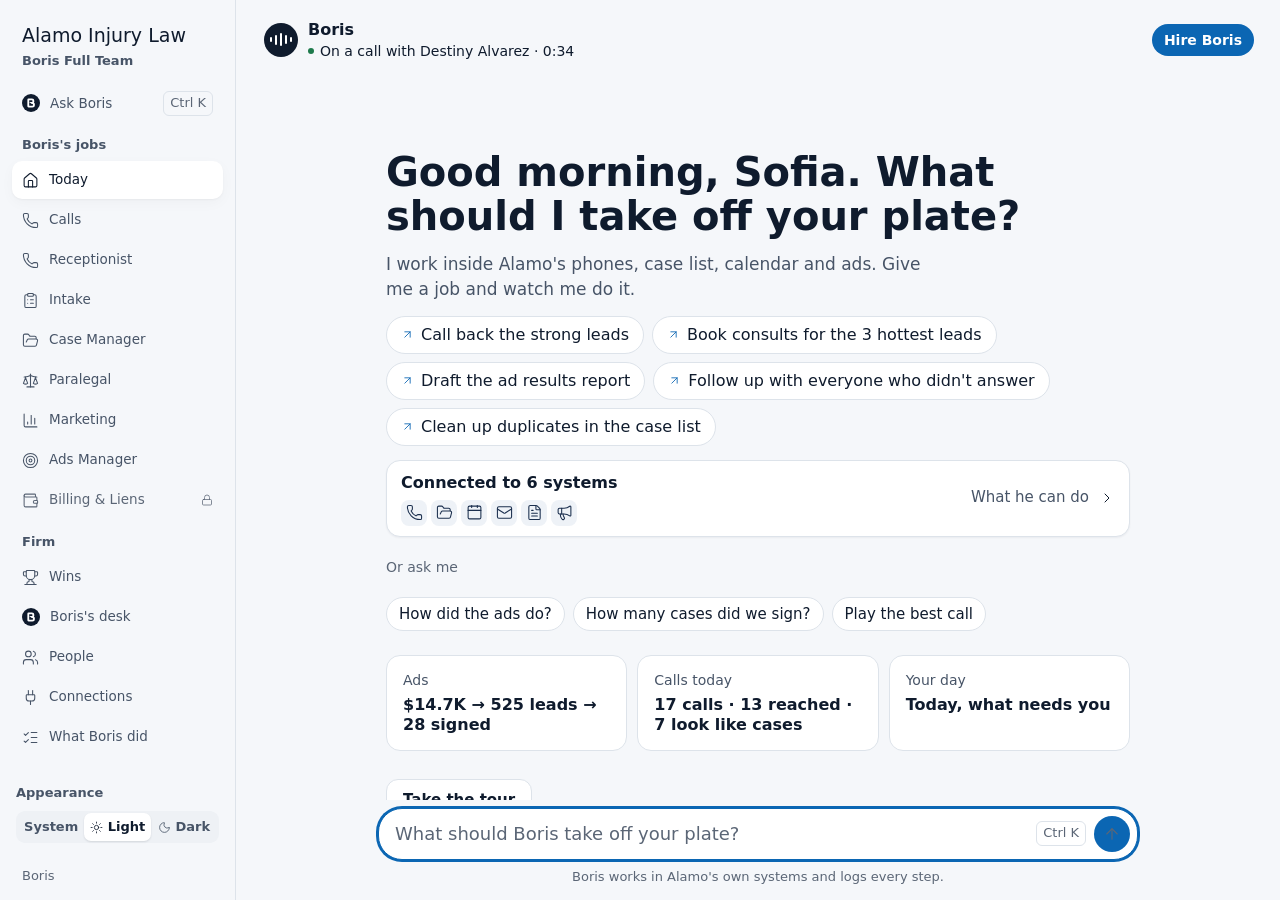
==== commit 69fca13e: "Boris site v4 + demo v9.4: Explore the live demo, Ads Manager job, Hire Boris sheet in the demo, doc" ====
--- a/demo/index.html
+++ b/demo/index.html
@@ -18,8 +18,8 @@
     <link rel="preload" as="image" href="./icons/boris-portrait-192.webp" type="image/webp" />
     <link rel="apple-touch-icon" href="icons/apple-touch-icon.png?v=32" />
     <title>Boris</title>
-    <script type="module" crossorigin src="./assets/index-C9cvZ_Ux.js"></script>
-    <link rel="stylesheet" crossorigin href="./assets/index-DJxB_re-.css">
+    <script type="module" crossorigin src="./assets/index-BOjNfTBT.js"></script>
+    <link rel="stylesheet" crossorigin href="./assets/index-CXx0eXwN.css">
   </head>
   <body>
     <div id="root"></div>
--- a/demo/assets/index-CXx0eXwN.css
+++ b/demo/assets/index-CXx0eXwN.css
@@ -0,0 +1 @@
+.bav{--s:40px;--t:clamp(1.5px, calc(var(--s) * .05), 3.5px);--g:clamp(1.5px, calc(var(--s) * .045), 4px);--c1:#38a8de;--c0:#0a7dc2;--hi:#bfe8ff;width:var(--s);height:var(--s);isolation:isolate;-webkit-user-select:none;user-select:none;border-radius:50%;flex:none;line-height:0;display:inline-block;position:relative}.bav>span,.bav__clip>span{pointer-events:none;border-radius:50%;position:absolute}.bav__clip{background:var(--av-ink,#0a1422);z-index:2;transition:transform .5s cubic-bezier(.3,1.45,.5,1);inset:0;overflow:hidden;transform:translateZ(0)}.bav__clip img{object-fit:cover;-webkit-user-drag:none;width:100%;height:100%;display:block}.bav__clip:after{content:"";box-shadow:inset 0 0 0 1px color-mix(in srgb, var(--hi) 16%, transparent);border-radius:50%;position:absolute;inset:0}.bav__aura{z-index:0;background:radial-gradient(closest-side, color-mix(in srgb, var(--c1) 42%, transparent), color-mix(in srgb, var(--c0) 12%, transparent) 62%, transparent 100%);opacity:0;transition:opacity .6s,transform .6s;inset:-22%;transform:scale(.9)}.bav__ring{inset:calc(-1 * (var(--g) + var(--t)));z-index:1;opacity:0;-webkit-mask:radial-gradient(farthest-side, transparent calc(100% - var(--t) - .5px), #000 calc(100% - var(--t)));-webkit-mask:radial-gradient(farthest-side, transparent calc(100% - var(--t) - .5px), #000 calc(100% - var(--t)));mask:radial-gradient(farthest-side, transparent calc(100% - var(--t) - .5px), #000 calc(100% - var(--t)));transition:opacity .35s}.bav__ring--work{background:conic-gradient(var(--c1) 0turn .17turn, transparent .17turn .5turn, var(--c0) .5turn .67turn, transparent .67turn)}.bav__ring--work2{--t:1.5px;inset:calc(-1 * (var(--g) * 2 + 4.5px));background:repeating-conic-gradient(color-mix(in srgb, var(--c1) 75%, transparent) 0turn .014turn, transparent .014turn .0625turn)}.bav__orbit{inset:calc(-1 * (var(--g) + var(--t) / 2));z-index:3;opacity:0;transition:opacity .35s}.bav__orbit i{width:calc(var(--t) * 2.2);height:calc(var(--t) * 2.2);margin:calc(var(--t) * -1.1) 0 0 calc(var(--t) * -1.1);box-shadow:0 0 calc(var(--t) * 3) var(--c1);background:#fff;border-radius:50%;position:absolute;top:0;left:50%}.bav__sheen{background:linear-gradient(115deg, transparent 38%, color-mix(in srgb, var(--hi) 16%, transparent) 50%, transparent 62%);opacity:0;border-radius:50%;inset:0;transform:translate(-120%)}.bav__desat{mix-blend-mode:saturation;opacity:0;background:#8a8a8a;border-radius:50%;transition:opacity .25s;inset:0}.bav__pulse{inset:calc(-1 * var(--g));z-index:1;border:var(--t) solid var(--c1);opacity:0}.bav--idle .bav__aura{animation:5.2s ease-in-out infinite bav-breathe}.bav--idle .bav__sheen{animation:9s ease-in-out 1.5s infinite bav-sheen}.bav--thinking .bav__aura{opacity:.55;animation:2.4s ease-in-out infinite bav-breathe-strong;transform:scale(1)}.bav--thinking .bav__ring--think,.bav--thinking .bav__orbit{opacity:1;animation:1.6s linear infinite bav-spin}.bav--working .bav__aura{opacity:.65;animation:1.6s ease-in-out infinite bav-breathe-strong;transform:scale(1.02)}.bav--working .bav__ring--work{opacity:1;animation:.9s linear infinite bav-spin}.bav--working .bav__ring--work2{opacity:.8;animation:3.2s linear infinite reverse bav-spin}.bav--working .bav__pulse{animation:.7s ease-out both bav-tick}.bav--done .bav__pulse{animation:1.1s cubic-bezier(.2,.8,.2,1) both bav-pulse}.bav--done .bav__clip{animation:.6s cubic-bezier(.3,1.5,.5,1) both bav-pop}.bav--done .bav__aura{animation:1.4s ease-out both bav-flash}.bav--error .bav__desat{opacity:1}.bav--error .bav__clip{transform:scale(.95)}.bav--error .bav__pulse{border-color:#ef6a5b;animation:.9s ease-out both bav-pulse}@keyframes bav-spin{to{transform:rotate(360deg)}}@keyframes bav-breathe{0%,to{opacity:.12;transform:scale(.94)}50%{opacity:.42;transform:scale(1.03)}}@keyframes bav-breathe-strong{0%,to{opacity:.45;transform:scale(.98)}50%{opacity:.75;transform:scale(1.05)}}@keyframes bav-sheen{0%,78%{opacity:0;transform:translate(-120%)}80%{opacity:1}96%{opacity:1}to{opacity:0;transform:translate(120%)}}@keyframes bav-pulse{0%{opacity:.95;transform:scale(1)}to{opacity:0;transform:scale(1.42)}}@keyframes bav-tick{0%{opacity:.7;transform:scale(1)}to{opacity:0;transform:scale(1.22)}}@keyframes bav-pop{0%{transform:scale(1)}40%{transform:scale(1.07)}to{transform:scale(1)}}@keyframes bav-flash{0%{opacity:.85;transform:scale(1.08)}to{opacity:.15;transform:scale(.96)}}@media (prefers-reduced-motion:reduce){.bav *,.bav{transition:none!important;animation:none!important}.bav--idle .bav__aura{opacity:.25}.bav--thinking .bav__ring--think{opacity:1}.bav--thinking .bav__orbit{opacity:0}}.bav__clip>.bav__mono{color:#e8f5ff;font:600 calc(var(--s) * .44) / 1 -apple-system, BlinkMacSystemFont, "SF Pro Rounded", "SF Pro Display", system-ui, sans-serif;letter-spacing:-.02em;text-shadow:0 1px 2px #00000059;-webkit-user-select:none;user-select:none;border-radius:50%;justify-content:center;align-items:center;display:flex;inset:0}.bav__aura{background:radial-gradient(closest-side, color-mix(in srgb, var(--c1) 42%, transparent), color-mix(in srgb, var(--c0) 12%, transparent) 62%, transparent 100%)}.bav__ring--think{background:conic-gradient(from 0turn, transparent 0turn .38turn, color-mix(in srgb, var(--c0) 55%, transparent) .7turn, var(--c1) .94turn, var(--hi) 1turn)}.bav__ring--work2{background:repeating-conic-gradient(color-mix(in srgb, var(--c1) 75%, transparent) 0turn .014turn, transparent .014turn .0625turn)}.bav--mono .bav__clip{background:radial-gradient(120% 120% at 30% 20%, color-mix(in srgb, var(--c1) 58%, var(--av-deep,#0d2c47)) 0%, var(--av-deep,#0d2c47) 58%, var(--av-ink,#0a1422) 100%)}.bav--replying .bav__aura{opacity:.6;animation:1.8s ease-in-out infinite bav-breathe-strong;transform:scale(1.02)}.bav--replying .bav__ring--think{opacity:.6;animation:3.2s linear infinite bav-spin}.bav__ripple,.bav__sparks{pointer-events:none;position:absolute}.bav__ripple{z-index:0;border:1.5px solid var(--c1);opacity:0;border-radius:50%;inset:-1px}.bav__sparks{z-index:4;inset:-16%}.bav__sparks i{width:calc(var(--s) * .15);height:calc(var(--s) * .15);background:var(--hi);clip-path:polygon(50% 0,61% 39%,100% 50%,61% 61%,50% 100%,39% 61%,0 50%,39% 39%);opacity:0;position:absolute}.bav__sparks i:first-child{top:2%;right:6%}.bav__sparks i:nth-child(2){width:calc(var(--s) * .1);height:calc(var(--s) * .1);top:30%;right:-4%}.bav__sparks i:nth-child(3){width:calc(var(--s) * .09);height:calc(var(--s) * .09);top:0;left:10%}.bav__sparks i:nth-child(4){width:calc(var(--s) * .11);height:calc(var(--s) * .11);bottom:12%;left:-2%}.bav--live{animation:4.6s ease-in-out infinite bav-live-breathe,14s ease-in-out 3s infinite bav-live-tilt}.bav--live .bav__aura{animation:5.2s ease-in-out infinite bav-breathe,17s ease-in-out infinite bav-drift;inset:-30%}.bav--live.bav--thinking .bav__aura{animation:2.4s ease-in-out infinite bav-breathe-strong,5s linear infinite bav-drift}.bav--live.bav--thinking .bav__ripple{animation:2.4s cubic-bezier(.2,.6,.3,1) infinite bav-ripple}.bav--live.bav--thinking .bav__ripple--2{animation-delay:1.2s}.bav--live.bav--working .bav__aura{animation:1.6s ease-in-out infinite bav-breathe-strong,4s linear infinite bav-drift}.bav--live.bav--replying .bav__aura{animation:1.8s ease-in-out infinite bav-breathe-strong,8s ease-in-out infinite bav-drift}.bav--live.bav--done{animation:4.6s ease-in-out infinite bav-live-breathe,.95s cubic-bezier(.3,1.3,.5,1) both bav-hop}.bav--live.bav--done .bav__aura{animation:1.4s ease-out both bav-flash}.bav--live.bav--error .bav__aura{opacity:.1;animation:none}.bav--live.bav--done .bav__sparks i{animation:.95s ease-out both bav-spark}.bav--live.bav--done .bav__sparks i:nth-child(2){animation-delay:90ms}.bav--live.bav--done .bav__sparks i:nth-child(3){animation-delay:.16s}.bav--live.bav--done .bav__sparks i:nth-child(4){animation-delay:50ms}.bav--live.bav--error{animation:4.6s ease-in-out infinite bav-live-breathe,.5s ease-in-out both bav-shake}@keyframes bav-live-breathe{0%,to{scale:1}50%{scale:1.025}}@keyframes bav-live-tilt{0%,70%,to{translate:0;rotate:0deg}76%{translate:0 -1.5px;rotate:-4deg}83%{translate:0 -2px;rotate:3deg}90%{translate:0;rotate:-.8deg}}@keyframes bav-drift{0%,to{translate:0}25%{translate:4% -3%}50%{translate:-2% 4%}75%{translate:-4% -2%}}@keyframes bav-ripple{0%{opacity:.6;transform:scale(1)}to{opacity:0;transform:scale(1.55)}}@keyframes bav-hop{0%{translate:0}28%{translate:0 -7px}52%{translate:0}68%{translate:0 -2px}to{translate:0}}@keyframes bav-spark{0%{opacity:0;transform:scale(.2)rotate(0)}35%{opacity:1;transform:scale(1.1)rotate(45deg)}to{opacity:0;transform:translateY(-6px)scale(.4)rotate(90deg)}}@keyframes bav-shake{0%,to{translate:0}20%{translate:-3px}45%{translate:3px}70%{translate:-2px}}@media (prefers-reduced-motion:reduce){.bav--live,.bav--live *{animation:none!important}.bav--live.bav--thinking .bav__ripple{opacity:.35}}:root,:root[data-theme=dark]{--bg:#000;--bg-chat:#000;--surface:#1c1c1e;--surface-2:#2c2c2e;--surface-3:#3a3a3c;--sheet-bg:#1c1c1e;--sheet-row:#2c2c2e;--text:#fff;--muted:#ebebf599;--faint:#ebebf54d;--quaternary:#ebebf529;--hairline:#54545899;--hairline-strong:#38383a;--fill:#7878805c;--fill-2:#78788052;--fill-3:#7676803d;--fill-4:#7474802e;--accent:#4aa8e0;--accent-fill:#0f84cb;--accent-ink:#fff;--accent-soft:color-mix(in srgb, var(--accent) 16%, transparent);--bubble-me:#0f84cb;--bubble-them:#262628;--green:#30d158;--amber:#ff9f0a;--red:#ff453a;--blue:var(--accent);--glass:#26262a94;--glass-strong:#1e1e21d1;--glass-line:#ffffff1a;--glass-hi:#ffffff17;--glass-shadow:0 8px 24px #00000052;--glass-press:#46464cb3;--material:saturate(180%) blur(24px);--scrim:#0000007a;--code-bg:#7474802e;--row-press:#ffffff0f;--shadow-lift:0 10px 30px #00000073;--lightningcss-light: ;--lightningcss-dark:initial;color-scheme:dark}:root[data-theme=light]{--bg:#f2f2f7;--bg-chat:#fff;--surface:#fff;--surface-2:#f2f2f7;--surface-3:#e5e5ea;--sheet-bg:#f2f2f7;--sheet-row:#fff;--text:#000;--muted:#3c3c4399;--faint:#3c3c434d;--quaternary:#3c3c432e;--hairline:#3c3c434a;--hairline-strong:#c6c6c8;--fill:#78788033;--fill-2:#78788029;--fill-3:#7676801f;--fill-4:#74748014;--accent:#0a7dc2;--accent-fill:#0a7dc2;--accent-ink:#fff;--bubble-me:#0a7dc2;--bubble-them:#e9e9eb;--green:#34c759;--amber:#ff9500;--red:#ff3b30;--glass:#ffffff9e;--glass-strong:#ffffffdb;--glass-line:#00000012;--glass-hi:#ffffffd9;--glass-shadow:0 6px 20px #00000014, 0 1px 3px #0000000d;--glass-press:#e1e1e6d9;--scrim:#00000038;--code-bg:#74748014;--row-press:#0000000d;--shadow-lift:0 10px 30px #00000024;--lightningcss-light:initial;--lightningcss-dark: ;color-scheme:light}:root{--accent-hi:var(--accent);--accent-deep:var(--accent-fill);--accent-grad:var(--accent-fill);--accent-grad-v:var(--accent-fill);--me-start:var(--bubble-me);--me-end:var(--bubble-me);--chrome:var(--glass-strong);--blur:var(--material);--font:-apple-system, BlinkMacSystemFont, "SF Pro Text", "SF Pro", "Helvetica Neue", system-ui, sans-serif;--font-display:-apple-system, BlinkMacSystemFont, "SF Pro Display", "SF Pro", "Helvetica Neue", system-ui, sans-serif;--spring:cubic-bezier(.32, 1.32, .55, 1);--spring-soft:cubic-bezier(.25, 1.15, .5, 1);--ease-out:cubic-bezier(.2, .8, .2, 1);--ios:cubic-bezier(.32, .72, 0, 1);--safe-top:env(safe-area-inset-top,0px);--safe-bottom:env(safe-area-inset-bottom,0px);--tabbar-total:calc(50px + var(--safe-bottom));--nav-h:calc(var(--safe-top) + 44px)}.theme-swap,.theme-swap *{transition:none!important}.kb-open{--tabbar-total:0px;--safe-bottom:0px}*{box-sizing:border-box;-webkit-tap-highlight-color:transparent}html,body{background:var(--bg);overscroll-behavior:none;height:100%;margin:0}body{color:var(--text);font:17px/1.35 var(--font);letter-spacing:-.01em;-webkit-font-smoothing:antialiased;-webkit-text-size-adjust:100%;text-rendering:optimizelegibility}#root{height:100%}button{font:inherit;color:inherit;cursor:pointer;-webkit-user-select:none;user-select:none;touch-action:manipulation;background:0 0;border:0;margin:0;padding:0}button:disabled{cursor:default}button:focus-visible,a:focus-visible{outline:2px solid var(--accent);outline-offset:2px}h1,h2,h3,p{margin:0}svg{flex:none}.accent{color:var(--accent)}.muted{color:var(--muted)}.app{height:var(--app-h,100dvh);background:var(--bg);position:fixed;inset:0 0 auto;overflow:hidden}.pane{background:var(--bg);position:absolute;inset:0;overflow:hidden}.pane--chat{visibility:hidden;pointer-events:none}.pane--chat.is-active{visibility:visible;pointer-events:auto}.pane--fade{animation:pane-fade .28s var(--ease-out) both}.pane--push{animation:pane-push .42s var(--ios) both;box-shadow:-12px 0 32px #00000080}.pane--pop{animation:pane-pop .36s var(--ios) both}@keyframes pane-fade{0%{opacity:0;transform:translateY(6px)}}@keyframes pane-push{0%{transform:translate(100%)}}@keyframes pane-pop{0%{opacity:.6;transform:translate(-28%)}}.navbar,.chat-head,.thread-bar,.composer,.tabbar{-webkit-backdrop-filter:var(--blur);backdrop-filter:var(--blur)}.tabbar{z-index:30;height:var(--tabbar-total);padding-bottom:var(--safe-bottom);background:var(--chrome);border-top:.5px solid var(--hairline);display:flex;position:absolute;bottom:0;left:0;right:0}.kb-open .tabbar{display:none}.tabbar__item{color:var(--faint);flex-direction:column;flex:1;justify-content:center;align-items:center;gap:2px;padding-top:4px;transition:color .2s;display:flex}.tabbar__icon{transition:transform .25s var(--spring);display:flex;position:relative}.tabbar__label{letter-spacing:.01em;font-size:10px;font-weight:600}.tabbar__badge{background:var(--accent);min-width:17px;height:17px;color:var(--accent-ink);text-align:center;border:1.5px solid var(--bg);box-sizing:content-box;animation:pop-in .4s var(--spring) both;border-radius:9px;padding:0 5px;font-size:11px;font-weight:700;line-height:17px;position:absolute;top:-5px;left:17px}@keyframes pop-in{0%{opacity:0;transform:scale(.3)}}.reconnect{z-index:60;top:calc(var(--safe-top) + 6px);background:var(--glass-strong);color:var(--amber);animation:fade-down .3s var(--ease-out) both;border-radius:999px;padding:5px 12px;font-size:12px;font-weight:600;position:absolute;left:50%;transform:translate(-50%)}@keyframes fade-down{0%{opacity:0;transform:translate(-50%,-8px)}}.screen{position:absolute;inset:0}.navbar{z-index:20;height:var(--nav-h);padding:var(--safe-top) 12px 0;-webkit-backdrop-filter:none;backdrop-filter:none;background:0 0;border-bottom:.5px solid #0000;grid-template-columns:1fr auto 1fr;align-items:center;transition:background-color .25s,border-color .25s;display:grid;position:absolute;top:0;left:0;right:0}.navbar.is-collapsed{background:var(--chrome);border-bottom-color:var(--hairline);-webkit-backdrop-filter:var(--blur);backdrop-filter:var(--blur)}.navbar__title{letter-spacing:-.01em;opacity:0;transition:opacity .2s ease, transform .25s var(--ease-out);font-size:17px;font-weight:600;transform:translateY(4px)}.navbar.is-collapsed .navbar__title{opacity:1;transform:none}.navbar__side{align-items:center;gap:8px;display:flex}.navbar__side--end{justify-content:flex-end}.screen__scroll{-webkit-overflow-scrolling:touch;overscroll-behavior-y:contain;padding-top:var(--nav-h);padding-bottom:calc(var(--tabbar-total) + 28px);position:absolute;inset:0;overflow:hidden auto}.largetitle{transform-origin:0;transform:scale(calc(1 + var(--stretch,0) / 900));padding:2px 20px 14px}.largetitle h1{letter-spacing:.005em;font-size:34px;font-weight:700;line-height:1.12}.screen__body{animation:body-in .45s var(--ease-out) both;padding:0 16px}@keyframes body-in{0%{opacity:0;transform:translateY(10px)}}.nav-btn{background:var(--fill-3);width:34px;height:34px;color:var(--accent);transition:transform .2s var(--spring), background-color .2s;border-radius:50%;justify-content:center;align-items:center;display:inline-flex}.nav-btn:active{background:var(--fill);transform:scale(.9)}.nav-btn--accent{background:var(--accent);color:var(--accent-ink)}.nav-btn--accent:active{background:var(--accent-deep)}.nav-btn.is-spinning svg{animation:.9s linear infinite spin}@keyframes spin{to{transform:rotate(360deg)}}.nav-back{height:44px;color:var(--accent);align-items:center;gap:0;margin-left:-6px;font-size:17px;display:inline-flex}.nav-back:active{opacity:.5}.text-btn{color:var(--accent);padding:6px 2px;font-size:17px;transition:opacity .15s}.text-btn:active{opacity:.5}.text-btn:disabled{opacity:.35}.text-btn--strong{font-weight:600}.link-btn{color:var(--accent);align-items:center;gap:2px;font-size:15px;display:inline-flex}.link-btn:active{opacity:.5}.btn-primary{background:var(--accent-grad);color:#fff;letter-spacing:-.01em;width:100%;height:52px;transition:transform .35s var(--spring), opacity .15s;border-radius:14px;font-size:17px;font-weight:600}.btn-primary:active{opacity:.86;transition-duration:.12s;transform:scale(.96)}.btn-primary--inline{border-radius:23px;width:auto;height:46px;margin-top:6px;padding:0 26px}.section{margin-top:28px}.section-h{letter-spacing:-.01em;align-items:baseline;gap:8px;margin:0 4px 10px;font-size:20px;font-weight:700;display:flex}.section-h h2{font-size:20px;font-weight:700}.section-h--row{justify-content:space-between}.section-h__count,.section-h__meta{color:var(--muted);font-size:15px;font-weight:500}.section-h--small{text-transform:uppercase;letter-spacing:.05em;color:var(--muted);margin:22px 4px 8px;font-size:13px;font-weight:600}.stack{flex-direction:column;gap:10px;display:flex}.card{text-align:left;background:var(--surface);border:.5px solid var(--hairline);border-radius:20px;width:100%;padding:16px;display:block}button.card{transition:transform .25s var(--spring), background-color .2s}button.card:active{background:var(--surface-2);transform:scale(.975)}.card__head{align-items:center;gap:10px;margin-bottom:12px;display:flex}.card__head h2{flex:1;font-size:17px;font-weight:600}.card__icon{background:var(--surface-3);width:28px;height:28px;color:var(--text);border-radius:8px;justify-content:center;align-items:center;display:inline-flex}.card__icon--accent{background:var(--accent-soft);color:var(--accent)}.card__meta{color:var(--muted);font-size:13px}.list{background:var(--surface);border:.5px solid var(--hairline);border-radius:18px;overflow:hidden}.list>*+:before{content:"";background:var(--hairline);height:.5px;position:absolute;top:0;left:66px;right:0}.list>*{position:relative}.list--goals>*+:before{left:50px}.list>.skeleton{padding:14px 16px}.list__note{color:var(--amber);background:color-mix(in srgb, var(--amber) 7%, transparent);padding:10px 16px;font-size:13px}.list__empty{color:var(--muted);padding:18px 16px;font-size:15px}.list__empty--center{text-align:center;flex-direction:column;align-items:center;gap:12px;padding:34px 20px;display:flex}.footnote{color:var(--faint);margin:12px 6px 0;font-size:12.5px;line-height:1.45}.banner{border-radius:14px;margin:0 0 12px;padding:11px 14px;font-size:14px}.chip{background:var(--surface-3);color:var(--muted);border-radius:999px;align-items:center;padding:3px 9px;font-size:12px;font-weight:600;animation:1.6s ease-in-out infinite breathe-o;display:inline-flex}@keyframes breathe-o{50%{opacity:.55}}.badge{background:var(--accent);min-width:22px;height:22px;color:var(--accent-ink);text-align:center;border-radius:11px;align-self:center;padding:0 7px;font-size:13px;font-weight:700;line-height:22px}.empty{text-align:center;animation:body-in .5s var(--ease-out) both;flex-direction:column;align-items:center;gap:10px;padding:44px 24px 12px;display:flex}.empty h2{margin-top:8px;font-size:22px;font-weight:700}.empty p{color:var(--muted);max-width:300px;font-size:15px;line-height:1.45}.skeleton{align-items:center;gap:12px;display:flex}.skeleton__lines{flex-direction:column;flex:1;gap:9px;display:flex}.skeleton__line{border-radius:6px;height:11px}.skeleton__avatar{border-radius:50%;width:40px;height:40px}.skeleton__line,.skeleton__avatar{background:linear-gradient(90deg, var(--fill-4) 0%, var(--fill-3) 40%, var(--fill-4) 80%) 0 0 / 300% 100%;animation:1.5s ease-in-out infinite sheen}@keyframes sheen{0%{background-position:100% 0}to{background-position:-50% 0}}.status{color:var(--muted);white-space:nowrap;align-items:center;gap:6px;font-size:13px;font-weight:600;display:inline-flex}.status__dot{background:currentColor;border-radius:50%;flex:none;width:7px;height:7px}.status--thinking,.status--working{color:var(--accent)}.status--thinking .status__dot,.status--working .status__dot{animation:1.2s ease-in-out infinite breathe-o}.status--done{color:var(--green)}.status--queued{color:var(--muted)}.status__suffix{color:var(--muted);font-weight:500}.live-sub{align-items:center;gap:7px;display:inline-flex}.live-dot{background:var(--green);border-radius:50%;width:8px;height:8px;animation:1.4s ease-in-out infinite breathe-o}.task{animation:card-in .5s var(--spring-soft) both;position:relative;overflow:hidden}@keyframes card-in{0%{opacity:0;transform:translateY(14px)scale(.98)}}.task__head{align-items:center;gap:12px;display:flex}.task__titles{flex-direction:column;flex:1;gap:2px;min-width:0;display:flex}.task__title{letter-spacing:-.01em;white-space:nowrap;text-overflow:ellipsis;font-size:16.5px;font-weight:600;overflow:hidden}.task__time{color:var(--muted);font-variant-numeric:tabular-nums;align-self:flex-start;font-size:14px;font-weight:500}.task__time.is-live{color:var(--text)}.task__update{color:var(--muted);-webkit-line-clamp:2;-webkit-box-orient:vertical;margin-top:12px;font-size:14.5px;line-height:1.42;display:-webkit-box;overflow:hidden}.task__update--prompt{color:var(--muted)}.task--error .task__update{color:var(--red)}.task__foot{color:var(--faint);gap:12px;margin-top:10px;padding-bottom:4px;font-size:12.5px;display:flex}.task__progress{background:var(--accent-soft);border-radius:2px;height:2px;position:absolute;bottom:9px;left:16px;right:16px;overflow:hidden}.task__progress:after{content:"";background:var(--accent);width:40%;animation:indeterminate 1.4s var(--ease-out) infinite;border-radius:2px;position:absolute;inset:0}@keyframes indeterminate{0%{transform:translate(-100%)}to{transform:translate(260%)}}.thread{position:absolute;inset:0}.thread-bar{z-index:20;height:calc(var(--safe-top) + 56px);padding:var(--safe-top) 12px 0;background:var(--chrome);border-bottom:.5px solid var(--hairline);grid-template-columns:88px 1fr 88px;align-items:center;display:grid;position:absolute;top:0;left:0;right:0}.thread-bar>:last-child{justify-self:end}.thread-bar__center{flex-direction:column;align-items:center;gap:1px;min-width:0;display:flex}.thread-bar__title{white-space:nowrap;text-overflow:ellipsis;max-width:100%;font-size:16px;font-weight:600;overflow:hidden}.thread-bar .status{font-size:12px}.thread .empty{padding-top:calc(var(--safe-top) + 120px)}.sheet-layer,.action-layer,.ctx,.lightbox{height:var(--app-h,100dvh);z-index:100;position:fixed;top:0;left:0;right:0}.sheet-backdrop{background:var(--scrim);animation:.3s both fade-in;position:absolute;inset:0}.sheet-layer.is-closing .sheet-backdrop{animation:.26s both fade-out}@keyframes fade-in{0%{opacity:0}}@keyframes fade-out{to{opacity:0}}.sheet{max-height:calc(100% - var(--safe-top) - 12px);background:var(--sheet-bg);border-top:.5px solid var(--hairline-strong);padding-bottom:var(--safe-bottom);animation:sheet-up .5s var(--spring-soft) both;transition:transform .38s var(--spring-soft);will-change:transform;border-radius:16px 16px 0 0;flex-direction:column;display:flex;position:absolute;bottom:0;left:0;right:0}.sheet.is-dragging{transition:none}.sheet-layer.is-closing .sheet{animation:sheet-down .26s var(--ios) both}@keyframes sheet-up{0%{transform:translateY(100%)}}@keyframes sheet-down{to{transform:translateY(100%)}}.sheet__drag{touch-action:none;cursor:grab;flex:none;justify-content:center;height:22px;padding-top:7px;display:flex}.sheet__grabber{background:var(--fill);border-radius:3px;width:36px;height:5px}.sheet__header{touch-action:none;flex:none;grid-template-columns:1fr auto 1fr;align-items:center;padding:0 16px 8px;display:grid}.sheet__header>:last-child{justify-self:end}.sheet__header>:first-child{justify-self:start}.sheet__header h2{font-size:17px;font-weight:600}.sheet__body{overscroll-behavior:contain;padding:8px 16px 22px;overflow-y:auto}.form-group{background:var(--surface-3);border-radius:14px;overflow:hidden}.form-field{width:100%;color:var(--text);font:inherit;background:0 0;border:0;outline:0;padding:13px 16px;font-size:17px;display:block}.form-field::placeholder{color:var(--faint)}.form-field--area{resize:none;min-height:132px;line-height:1.4}.form-sep{background:var(--hairline-strong);height:.5px;margin-left:16px}.form-foot{color:var(--muted);margin:8px 6px 0;font-size:13px;line-height:1.4}.ideas{grid-template-columns:1fr 1fr;gap:10px;display:grid}.idea{text-align:left;background:var(--surface-2);border:.5px solid var(--hairline);transition:transform .22s var(--spring), background-color .2s;border-radius:16px;flex-direction:column;gap:8px;padding:13px;display:flex}.idea:active{background:var(--surface-3);transform:scale(.96)}.idea__icon{background:var(--accent-soft);width:26px;height:26px;color:var(--accent);border-radius:8px;justify-content:center;align-items:center;display:inline-flex}.idea__text{flex-direction:column;gap:3px;display:flex}.idea__text b{font-size:15px;font-weight:600}.idea__text span{color:var(--muted);-webkit-line-clamp:3;-webkit-box-orient:vertical;font-size:13px;line-height:1.35;display:-webkit-box;overflow:hidden}.action-layer{background:var(--scrim);animation:.25s both fade-in}.action-layer.is-closing{animation:.22s both fade-out}.action-sheet{left:8px;right:8px;bottom:calc(var(--safe-bottom) + 8px);animation:sheet-up .45s var(--spring-soft) both;flex-direction:column;gap:8px;display:flex;position:absolute}.action-layer.is-closing .action-sheet{animation:sheet-down .22s var(--ios) both}.action-sheet__group,.action-sheet__cancel{background:var(--glass-strong);-webkit-backdrop-filter:var(--blur);backdrop-filter:var(--blur);border-radius:14px;overflow:hidden}.action-sheet__title{text-align:center;color:var(--muted);white-space:nowrap;text-overflow:ellipsis;padding:14px 16px;font-size:13px;overflow:hidden}.action-sheet__group button,.action-sheet__cancel{width:100%;height:57px;color:var(--accent);border-top:.5px solid var(--hairline-strong);font-size:20px;display:block}.action-sheet__group button:active,.action-sheet__cancel:active{background:var(--fill-3)}.action-sheet__group button.is-destructive{color:var(--red)}.action-sheet__cancel{border-top:0;font-weight:600}.chat{--top:calc(var(--safe-top) + 74px);position:absolute;inset:0;overflow:hidden}.chat-head{z-index:20;height:var(--top);padding:calc(var(--safe-top) + 6px) 16px 6px;background:var(--chrome);border-bottom:.5px solid var(--hairline);flex-direction:column;justify-content:center;align-items:center;gap:3px;display:flex;position:absolute;top:0;left:0;right:0}.chat-head__text{flex-direction:column;align-items:center;line-height:1.2;display:flex}.chat-head__name{letter-spacing:.01em;font-size:12.5px;font-weight:600}.chat-head__status{color:var(--muted);white-space:nowrap;text-overflow:ellipsis;max-width:260px;font-size:11px;animation:.3s both fade-in;overflow:hidden}.chat-head__status.is-busy{color:var(--accent)}.chat-head__status.is-off{color:var(--amber)}.pill-btn{background:var(--fill-3);height:30px;animation:pop-in .35s var(--spring) both;transition:transform .2s var(--spring);border-radius:15px;align-items:center;gap:5px;padding:0 12px;font-size:13px;font-weight:600;display:inline-flex;position:absolute;bottom:16px;right:14px}.pill-btn:active{transform:scale(.92)}.chat__scroll{-webkit-overflow-scrolling:touch;overscroll-behavior-y:contain;overflow-anchor:none;padding:calc(var(--top) + 8px) 0 calc(var(--composer-h,58px) + var(--tabbar-total) + 10px);position:absolute;inset:0;overflow:hidden auto}.chat__content{flex-direction:column;justify-content:flex-end;min-height:100%;padding:0 12px;display:flex}.chat__skeleton{flex-direction:column;gap:22px;padding:20px 8px;display:flex}.stamp{text-align:center;color:var(--faint);margin:18px 0 6px;font-size:11.5px}.stamp b{color:var(--muted);font-weight:600}.row{align-items:flex-end;gap:6px;margin-top:2px;display:flex}.row.is-first{margin-top:10px}.row--me{justify-content:flex-end}.row__avatar{flex:none;align-self:flex-end;width:28px}.row__stack{flex-direction:column;gap:3px;min-width:0;max-width:min(78%,520px);display:flex}.row--me .row__stack{align-items:flex-end}.row--them .row__stack{align-items:flex-start}.row.is-new.row--me{animation:msg-in-me .5s var(--spring) both}.row.is-new.row--them{animation:msg-in-them .55s var(--spring-soft) both}@keyframes msg-in-me{0%{opacity:0;transform:translate(18px,22px)scale(.86)}}@keyframes msg-in-them{0%{opacity:0;transform:translate(-10px,10px)scale(.92)}}.row--me{transform-origin:100% 100%}.row--them{transform-origin:0 100%}.bubble{overflow-wrap:anywhere;max-width:100%;transition:transform .25s var(--spring), opacity .2s;-webkit-touch-callout:none;border-radius:19px;padding:8px 13px;font-size:16.5px;line-height:1.34;position:relative}.bubble.is-pressing{transform:scale(.96)}.bubble__text{white-space:pre-wrap}.bubble.has-tail:before,.bubble.has-tail:after{content:"";height:18px;position:absolute;bottom:0}.bubble--me.has-tail:before{background:var(--me-end);border-bottom-left-radius:16px 14px;width:20px;right:-7px}.bubble--me.has-tail:after{background:var(--bg);border-bottom-left-radius:10px;width:10px;right:-10px}.bubble--them.has-tail:before{background:var(--bubble-them);border-bottom-right-radius:16px 14px;width:20px;left:-7px}.bubble--them.has-tail:after{background:var(--bg);border-bottom-right-radius:10px;width:10px;left:-10px}.row.is-sending .bubble,.row.is-queued .bubble{opacity:.62}.row.is-failed .bubble--me,.row.is-failed .bubble--me.has-tail:before{background:var(--fill)}.receipt{color:var(--faint);align-items:center;gap:4px;margin:1px 4px 0;font-size:11px;font-weight:500;animation:.3s both fade-in;display:inline-flex}.receipt.is-error{color:var(--red);font-weight:600}.sysnote{background:color-mix(in srgb, var(--red) 10%, transparent);max-width:86%;color:var(--red);text-align:center;border-radius:999px;align-self:center;align-items:center;gap:7px;margin:12px auto 4px;padding:6px 12px;font-size:12.5px;display:inline-flex}.sysnote.is-new{animation:.4s both fade-in}.sysnote__dot{background:var(--red);border-radius:50%;flex:none;width:6px;height:6px}.bubble--typing{min-height:36px;animation:msg-in-them .5s var(--spring-soft) both;align-items:center;gap:7px;padding:6px 13px 6px 7px;display:inline-flex}.typing{align-items:center;gap:4px;display:inline-flex}.typing i{background:var(--faint);border-radius:50%;width:7px;height:7px;animation:1.25s ease-in-out infinite typing}.typing i:nth-child(2){animation-delay:.16s}.typing i:nth-child(3){animation-delay:.32s}@keyframes typing{0%,60%,to{opacity:.45;transform:translateY(0)}30%{opacity:1;transform:translateY(-3px)}}.bubble--streaming .md>:last-child:after{content:"";background:var(--accent);vertical-align:1px;border-radius:50%;width:7px;height:7px;margin-left:5px;animation:.9s ease-in-out infinite breathe-o;display:inline-block}.activity{max-width:100%;color:var(--muted);white-space:nowrap;align-items:center;gap:6px;margin:2px 4px 0;font-size:12px;display:flex}.activity__dot{background:var(--accent);border-radius:50%;flex:none;width:6px;height:6px;animation:1.1s ease-in-out infinite breathe-o}.activity__dot.is-tool{background:var(--accent-hi)}.activity__text{text-overflow:ellipsis;min-width:0;color:var(--text);opacity:.82;animation:activity-in .3s var(--ease-out) both;overflow:hidden}@keyframes activity-in{0%{opacity:0;transform:translateY(4px)}}.activity__meta{font-variant-numeric:tabular-nums;color:var(--faint);flex:none}.media{flex-direction:column;gap:3px;max-width:260px;display:flex}.media--me{align-items:flex-end}.media--grid{grid-template-columns:1fr 1fr;width:260px;display:grid}.media__img{background:var(--surface-2);min-width:120px;min-height:90px;transition:transform .25s var(--spring);border-radius:18px;display:block;position:relative;overflow:hidden}.media__img:active{transform:scale(.97)}.media__img img{object-fit:cover;opacity:0;width:100%;max-width:260px;max-height:340px;transition:opacity .3s;display:block}.media--grid .media__img img{aspect-ratio:1;height:100%}.media__img.is-ok img{opacity:1}.media__img.is-loading{background:linear-gradient(90deg, var(--fill-4), var(--fill-3), var(--fill-4)) 0 0 / 300% 100%;animation:1.5s ease-in-out infinite sheen}.media__err{min-height:90px;color:var(--muted);justify-content:center;align-items:center;padding:0 14px;font-size:13px;display:flex}.media__video{background:#000;border-radius:18px;max-width:260px;display:block}.media__audio{width:250px}.media__file{background:var(--bubble-them);color:var(--text);border-radius:16px;align-items:center;gap:10px;padding:10px 14px 10px 10px;text-decoration:none;display:flex}.media__file-icon{background:var(--accent-soft);width:36px;height:36px;color:var(--accent);border-radius:10px;justify-content:center;align-items:center;display:inline-flex}.media__file-name{text-overflow:ellipsis;white-space:nowrap;flex:1;min-width:0;font-size:14px;overflow:hidden}.media__file-open{color:var(--accent);font-size:13px;font-weight:600}.jump{z-index:15;left:50%;bottom:calc(var(--composer-h,58px) + var(--tabbar-total) + 12px);background:var(--glass-strong);border:.5px solid var(--hairline-strong);min-width:34px;height:34px;-webkit-backdrop-filter:var(--blur);backdrop-filter:var(--blur);color:var(--text);opacity:0;pointer-events:none;transition:opacity .2s ease, transform .35s var(--spring);border-radius:17px;justify-content:center;align-items:center;gap:6px;padding:0 9px;font-size:13px;font-weight:600;display:inline-flex;position:absolute;transform:translate(-50%,12px)scale(.8)}.jump.is-in{opacity:1;pointer-events:auto;transform:translate(-50%)scale(1)}.jump.has-unread{background:var(--accent);color:var(--accent-ink);border-color:#0000;padding:0 12px 0 14px}.jump:active{transform:translate(-50%)scale(.92)}.composer{z-index:25;left:0;right:0;bottom:var(--tabbar-total);background:var(--chrome);border-top:.5px solid var(--hairline);align-items:flex-end;gap:8px;padding:8px 10px;display:flex;position:absolute}.composer:after{content:"";background:0 0;height:1px;position:absolute;bottom:-1px;left:0;right:0}.kb-open .composer{padding-bottom:8px}.composer__attach{background:var(--fill-3);width:36px;height:36px;color:var(--text);transition:transform .2s var(--spring), opacity .2s;border-radius:50%;justify-content:center;align-items:center;margin-bottom:1px;display:inline-flex}.composer__attach:active{transform:scale(.88)}.composer__attach:disabled{opacity:.35}.composer__field{border:1px solid var(--hairline-strong);background:var(--fill-4);border-radius:19px;flex:1;min-width:0;transition:border-radius .2s}.composer__field.has-media{border-radius:18px}.composer__thumbs{gap:8px;padding:8px 8px 2px;display:flex;overflow-x:auto}.thumb{background:var(--surface-3);width:64px;height:64px;animation:pop-in .35s var(--spring) both;border-radius:12px;flex:none;position:relative;overflow:hidden}.thumb img{object-fit:cover;width:100%;height:100%;display:block}.thumb button{color:#fff;background:#000000a8;border-radius:50%;justify-content:center;align-items:center;width:20px;height:20px;display:inline-flex;position:absolute;top:4px;right:4px}.thumb.is-loading{background:linear-gradient(90deg, var(--fill-4), var(--fill-2), var(--fill-4)) 0 0 / 300% 100%;animation:1.2s ease-in-out infinite sheen}.composer__row{align-items:flex-end;display:flex}.composer__row textarea{resize:none;min-width:0;color:var(--text);font:inherit;max-height:148px;caret-color:var(--accent);background:0 0;border:0;outline:0;flex:1;padding:7px 4px 7px 14px;font-size:16.5px;line-height:1.3;display:block}.composer__row textarea::placeholder{color:var(--faint)}.composer__send{background:var(--fill-3);width:30px;height:30px;color:var(--faint);transition:transform .3s var(--spring), background-color .18s, color .18s;border-radius:50%;flex:none;justify-content:center;align-items:center;margin:3px 3px 3px 0;display:inline-flex;transform:scale(.86)}.composer__send.is-on{background:var(--accent);color:var(--accent-ink);transform:scale(1)}.composer__send.is-on:active{transform:scale(.86)}.chat-empty{text-align:center;animation:body-in .6s var(--ease-out) both;flex-direction:column;align-items:center;gap:10px;margin:auto 0;padding:24px 12px 12px;display:flex}.chat-empty h2{letter-spacing:-.015em;margin-top:10px;font-size:22px;font-weight:700}.chat-empty p{max-width:300px;color:var(--muted);font-size:15px;line-height:1.45}.chat-empty--compact{gap:14px}.chat-empty__chips{flex-direction:column;align-items:stretch;gap:8px;width:100%;max-width:320px;margin-top:14px;display:flex}.chip-btn{background:var(--surface);border:.5px solid var(--hairline-strong);text-align:left;transition:transform .22s var(--spring), background-color .2s;border-radius:16px;padding:11px 16px;font-size:15px}.chip-btn:active{background:var(--surface-2);transform:scale(.97)}.ctx{z-index:110}.ctx__backdrop{background:color-mix(in srgb, var(--bg) 72%, transparent);-webkit-backdrop-filter:blur(8px)saturate(60%);backdrop-filter:blur(8px)saturate(60%);animation:.22s both fade-in;position:absolute;inset:0}.ctx.is-closing .ctx__backdrop,.ctx.is-closing .ctx__menu,.ctx.is-closing .ctx__bubble{animation:.18s both fade-out}.ctx__bubble{animation:ctx-pop .4s var(--spring) both;display:flex;position:absolute;overflow:hidden}.ctx__bubble.is-me{justify-content:flex-end}.ctx__bubble .bubble{overflow-y:auto;-webkit-mask:linear-gradient(#000 calc(100% - 36px),#0000);mask:linear-gradient(#000 calc(100% - 36px),#0000)}@keyframes ctx-pop{0%{transform:scale(.96)}45%{transform:scale(1.03)}to{transform:scale(1)}}.ctx__menu{background:var(--glass-strong);width:240px;-webkit-backdrop-filter:var(--blur);backdrop-filter:var(--blur);transform-origin:0 0;animation:menu-in .38s var(--spring) both;border-radius:14px;position:absolute;overflow:hidden}.ctx__menu.is-me{transform-origin:100% 0}@keyframes menu-in{0%{opacity:0;transform:scale(.6)}}.ctx__menu button{text-align:left;justify-content:space-between;align-items:center;width:100%;height:44px;padding:0 16px;font-size:16.5px;display:flex}.ctx__menu button+button{border-top:.5px solid var(--hairline-strong)}.ctx__menu button:active{background:var(--fill-3)}.lightbox{z-index:120;touch-action:none;background:#000;justify-content:center;align-items:center;animation:.22s both fade-in;display:flex}.lightbox.is-closing{animation:.2s both fade-out}.lightbox img{object-fit:contain;max-width:100%;max-height:100%;animation:zoom-in .38s var(--spring-soft) both;transition:transform .25s var(--ease-out)}@keyframes zoom-in{0%{opacity:0;transform:scale(.88)}}.lightbox__close{top:calc(var(--safe-top) + 10px);background:var(--fill);color:#fff;border-radius:50%;justify-content:center;align-items:center;width:34px;height:34px;display:inline-flex;position:absolute;right:14px}.toast{z-index:130;left:50%;top:calc(var(--safe-top) + 10px);background:var(--glass-strong);border:.5px solid var(--hairline-strong);max-width:calc(100% - 40px);-webkit-backdrop-filter:var(--blur);backdrop-filter:var(--blur);white-space:nowrap;text-overflow:ellipsis;border-radius:999px;padding:10px 18px;font-size:14px;font-weight:600;position:fixed;overflow:hidden;transform:translate(-50%)}.toast.is-in{animation:toast-in .45s var(--spring) both}.toast.is-out{animation:.25s both toast-out}@keyframes toast-in{0%{opacity:0;transform:translate(-50%,-16px)scale(.9)}}@keyframes toast-out{to{opacity:0;transform:translate(-50%,-10px)scale(.95)}}.md{overflow-wrap:anywhere}.md>:first-child{margin-top:0}.md>:last-child{margin-bottom:0}.md p{margin:0 0 .55em}.md ul,.md ol{margin:.2em 0 .6em;padding-left:1.25em}.md li{margin:.15em 0}.md h1,.md h2,.md h3,.md h4{letter-spacing:-.005em;margin:.8em 0 .35em;font-size:1.02em;font-weight:700}.md h1{font-size:1.15em}.md a{color:var(--accent-hi);text-decoration:underline;-webkit-text-decoration-color:color-mix(in srgb, var(--accent) 45%, transparent);text-decoration-color:color-mix(in srgb, var(--accent) 45%, transparent);text-underline-offset:2px}.md strong{font-weight:650}.md code{background:var(--fill-3);border-radius:5px;padding:.1em .35em;font:.86em/1.4 ui-monospace,SF Mono,Menlo,monospace}.md pre{background:var(--code-bg);border-radius:12px;margin:.5em 0;padding:10px 12px;overflow-x:auto}.md pre code{background:0 0;padding:0}.md blockquote{border-left:2px solid var(--accent);color:var(--muted);margin:.4em 0;padding-left:10px}.md hr{background:var(--hairline-strong);border:0;height:.5px;margin:.8em 0}.md table{border-collapse:collapse;margin:.4em 0;font-size:.9em;display:block;overflow-x:auto}.md th,.md td{border-bottom:.5px solid var(--hairline-strong);text-align:left;padding:5px 9px}.md img{border-radius:12px;max-width:100%}.bubble--me .md a,.bubble--me a{color:#fff;-webkit-text-decoration-color:var(--muted);text-decoration-color:var(--muted)}.onboard{height:var(--app-h,100dvh);background:var(--bg);flex-direction:column;display:flex;position:fixed;inset:0 0 auto}.onboard__scroll{padding:calc(var(--safe-top) + 28px) 28px 16px;flex:1;overflow-y:auto}.onboard__hero{text-align:center;animation:body-in .7s var(--ease-out) both;flex-direction:column;align-items:center;display:flex}.onboard__hero h1{letter-spacing:-.01em;margin-top:18px;font-size:34px;font-weight:700;line-height:1.12}.onboard__hero p{color:var(--muted);max-width:320px;margin-top:10px;font-size:17px;line-height:1.4}.features{flex-direction:column;gap:20px;margin:30px 0 0;padding:0;list-style:none;display:flex}.features li{animation:feature-in .6s var(--ease-out) both;align-items:flex-start;gap:16px;display:flex}@keyframes feature-in{0%{opacity:0;transform:translateY(16px)}}.features__icon{width:44px;color:var(--accent);flex:none;justify-content:center;padding-top:2px;display:flex}.features b{margin-bottom:2px;font-size:16px;font-weight:600;display:block}.features p{color:var(--muted);font-size:15px;line-height:1.4}.onboard__foot{padding:14px 24px calc(var(--safe-bottom) + 20px);animation:body-in .6s .5s var(--ease-out) both;flex:none}.glance{grid-template-columns:repeat(3,1fr);gap:10px;display:grid}.glance__tile{background:var(--surface);border:.5px solid var(--hairline);text-align:left;transition:transform .22s var(--spring), background-color .2s;border-radius:18px;flex-direction:column;align-items:flex-start;gap:2px;padding:12px 12px 11px;display:flex}.glance__tile:active{background:var(--surface-2);transform:scale(.95)}.glance__icon{color:var(--accent);margin-bottom:6px}.glance__num{letter-spacing:-.02em;font-variant-numeric:tabular-nums;font-size:26px;font-weight:700;line-height:1.05}.glance__label{color:var(--muted);font-size:12px}.brief-card{margin-top:16px}.collapsible__inner{max-height:300px;transition:max-height .45s var(--ios);position:relative;overflow:hidden}.collapsible:not(.is-tall) .collapsible__inner{max-height:none}.collapsible.is-tall:not(.is-open) .collapsible__inner{-webkit-mask-image:linear-gradient(#000 70%,#0000);mask-image:linear-gradient(#000 70%,#0000)}.collapsible__toggle{color:var(--accent);align-items:center;gap:4px;margin-top:8px;font-size:15px;font-weight:600;display:inline-flex}.collapsible__toggle svg{transition:transform .3s var(--spring)}.collapsible.is-open .collapsible__toggle svg{transform:rotate(180deg)}.brief{color:var(--text);font-size:15px;line-height:1.5}.contact{align-items:flex-start;gap:12px;padding:12px 16px;display:flex}.avatar{color:#fff;letter-spacing:.02em;background:#8e8e93;border-radius:50%;flex:none;justify-content:center;align-items:center;width:40px;height:40px;font-size:15px;font-weight:600;display:inline-flex}.avatar--vip{background:var(--accent-grad-v);color:#fff}.contact__body{flex:1;min-width:0}.contact__top{justify-content:space-between;align-items:baseline;gap:10px;display:flex}.contact__name{white-space:nowrap;text-overflow:ellipsis;align-items:center;gap:6px;font-size:16px;font-weight:600;display:inline-flex;overflow:hidden}.vip{letter-spacing:.06em;background:var(--accent-soft);color:var(--accent);border-radius:5px;padding:1px 5px;font-size:10px;font-weight:700}.contact__time{color:var(--faint);flex:none;font-size:14px}.contact__snippet{color:var(--muted);-webkit-line-clamp:2;-webkit-box-orient:vertical;margin-top:2px;font-size:14.5px;line-height:1.38;display:-webkit-box;overflow:hidden}.contact .badge{margin-top:8px}.loop{text-align:left;align-items:center;gap:12px;width:100%;padding:13px 14px 13px 16px;transition:background-color .15s;display:flex}.loop:active{background:var(--surface-2)}.loop__dot{background:var(--accent);border-radius:50%;flex:none;width:9px;height:9px}.loop__dot--waiting{background:var(--blue)}.loop__dot--building{background:var(--green)}.loop__dot--parked{background:var(--faint)}.loop__body{flex:1;min-width:0}.loop__title{-webkit-line-clamp:2;-webkit-box-orient:vertical;font-size:15px;line-height:1.35;display:-webkit-box;overflow:hidden}.loop__meta{color:var(--muted);margin-top:2px;font-size:13px}.loop__chev{color:var(--faint)}.section>.list~.list{margin-top:10px}.section .list>.loop+.loop:before{left:37px}.segmented{background:var(--fill-3);border-radius:10px;padding:2px;display:flex;position:relative}.segmented button{z-index:1;min-width:0;height:30px;color:var(--muted);white-space:nowrap;flex:1;justify-content:center;align-items:center;gap:4px;font-size:13px;font-weight:500;transition:color .2s;display:inline-flex;position:relative}.segmented button.is-active{color:var(--text);font-weight:600}.segmented__thumb{background:var(--seg-thumb);transition:transform .38s var(--spring-soft), width .38s var(--spring-soft);border-radius:8px;position:absolute;top:2px;bottom:2px;left:0;box-shadow:0 3px 8px #00000040}.segmented__count{opacity:.7;font-variant-numeric:tabular-nums;font-size:11px;font-weight:600}.list--goals{margin-top:14px}.goal{text-align:left;width:100%;animation:card-in .45s var(--spring-soft) both;align-items:flex-start;gap:12px;padding:14px 14px 14px 16px;transition:background-color .15s;display:flex}.goal:active{background:var(--surface-2)}.goal__check{border:1.6px solid var(--accent);border-radius:50%;flex:none;width:22px;height:22px;margin-top:1px;position:relative}.goal__check--waiting{border-color:var(--blue);border-style:dashed}.goal__check--building{border-color:var(--green)}.goal__check--building:after{content:"";background:conic-gradient(var(--green) 0 50%, transparent 0);border-radius:50%;position:absolute;inset:4px}.goal__check--parked{border-color:var(--faint)}.goal__check--sent{border-color:var(--green);background:var(--green)}.goal__check--sent:after{content:"";border:solid var(--bg);border-width:0 2px 2px 0;width:5px;height:10px;position:absolute;top:3px;left:6.5px;transform:rotate(45deg)}.goal__body{flex:1;min-width:0}.goal__title{-webkit-line-clamp:2;-webkit-box-orient:vertical;font-size:15.5px;line-height:1.38;display:-webkit-box;overflow:hidden}.goal.is-open .goal__title{-webkit-line-clamp:unset}.goal__meta{color:var(--muted);align-items:center;gap:8px;min-width:0;margin-top:5px;font-size:13px;display:flex}.goal__meta>span:first-child{white-space:nowrap;text-overflow:ellipsis;min-width:0;overflow:hidden}.goal__meta .tag{flex:none;max-width:46%}.tag{white-space:nowrap;text-overflow:ellipsis;background:var(--accent-soft);max-width:180px;color:var(--accent);border-radius:6px;padding:1px 7px;font-size:11.5px;font-weight:600;overflow:hidden}.tag--waiting{background:var(--fill-3);color:var(--blue)}.tag--building{background:color-mix(in srgb, var(--green) 14%, transparent);color:var(--green)}.tag--parked{background:var(--fill-3);color:var(--muted)}.tag--sent{background:color-mix(in srgb, var(--green) 14%, transparent);color:var(--green)}.goal__detail{transition:grid-template-rows .38s var(--ios);grid-template-rows:0fr;display:grid}.goal.is-open .goal__detail{grid-template-rows:1fr}.goal__detail-inner{overflow:hidden}.goal__detail dl{grid-template-columns:70px 1fr;gap:6px 10px;margin:10px 0 2px;font-size:13.5px;line-height:1.4;display:grid}.goal__detail dt{color:var(--faint)}.goal__detail dd{color:var(--text);overflow-wrap:anywhere;margin:0}.goal__chev{color:var(--faint);transition:transform .35s var(--spring);margin-top:3px}.goal.is-open .goal__chev{transform:rotate(180deg)}.tiles{grid-template-columns:1fr 1fr;gap:10px;display:grid}.tile{background:var(--surface);border:.5px solid var(--hairline);min-height:136px;animation:card-in .5s var(--spring-soft) both;border-radius:20px;flex-direction:column;padding:14px;display:flex}.tile__top{justify-content:space-between;align-items:center;gap:6px;display:flex}.tile__icon{background:var(--surface-3);width:36px;height:36px;color:var(--text);border-radius:11px;justify-content:center;align-items:center;display:inline-flex}.tile--ok .tile__icon{background:var(--accent-soft);color:var(--accent)}.tile__state{white-space:nowrap;align-items:center;gap:5px;font-size:11.5px;font-weight:600;display:inline-flex}.tile__state--ok{color:var(--green)}.tile__state--warn{color:var(--amber)}.tile__state--down{color:var(--red)}.tile__state--unknown{color:var(--muted)}.tile__name{letter-spacing:-.01em;margin-top:16px;font-size:16.5px;font-weight:600}.tile__detail{color:var(--muted);-webkit-line-clamp:2;-webkit-box-orient:vertical;margin-top:2px;font-size:12.5px;line-height:1.35;display:-webkit-box;overflow:hidden}.tile--skeleton{justify-content:flex-end}.setting{text-align:left;align-items:center;gap:12px;width:100%;min-height:50px;padding:10px 14px 10px 16px;font-size:16.5px;display:flex}.setting--button:active{background:var(--surface-2)}.setting__icon{background:var(--accent);width:29px;height:29px;color:var(--accent-ink);border-radius:8px;justify-content:center;align-items:center;display:inline-flex}.setting__label{flex:1}.setting__label--danger{color:var(--red)}.setting__value{color:var(--muted);font-size:15px}.setting__chev{color:var(--faint)}.section .list>.setting+.setting:before{left:16px}.chat--embedded{--top:calc(var(--safe-top) + 56px)}.chat-head{gap:5px}.skeleton__line,.skeleton__avatar,.wcard__skeleton i{background:var(--fill-4);animation:none;position:relative;overflow:hidden}.skeleton__line:after,.skeleton__avatar:after,.wcard__skeleton i:after{content:"";background:linear-gradient(90deg, transparent 0%, var(--fill-3) 50%, transparent 100%);animation:1.4s cubic-bezier(.4,0,.2,1) infinite shimmer;position:absolute;inset:0;transform:translate(-100%)}@keyframes shimmer{to{transform:translate(100%)}}.row__caption{letter-spacing:.01em;color:var(--accent);align-items:center;gap:4px;margin:2px 6px 1px;font-size:11.5px;font-weight:600;display:inline-flex}.row__caption--them{color:var(--muted)}.row__caption--them svg{color:var(--accent)}.row.is-worker.row--me:not(.is-steer) .row__caption{order:2}.task__statusline{align-items:center;gap:8px;display:flex}.bubble--steer{background:color-mix(in srgb, var(--bubble-me) 30%, transparent);color:var(--text);box-shadow:inset 0 0 0 1px color-mix(in srgb, var(--accent) 55%, transparent)}.bubble--steer.has-tail:before,.bubble--steer.has-tail:after{display:none}.receipt.is-accent{color:var(--accent);font-weight:600}.receipt.is-parallel{color:var(--muted)}.receipt__spin{border:1.5px solid color-mix(in srgb, var(--accent) 30%, transparent);border-top-color:var(--accent);border-radius:50%;width:9px;height:9px;animation:.8s linear infinite spin}.row.is-flash .bubble{animation:flash-bubble 1.2s var(--ease-out)}@keyframes flash-bubble{0%,30%{box-shadow:0 0 0 2px var(--accent);transform:scale(1.04)}to{transform:scale(1);box-shadow:0 0 #0000}}.bubble-wrap{max-width:100%;display:flex;position:relative}.row--me .bubble-wrap{justify-content:flex-end}.row.has-reacts{margin-bottom:14px}.reacts{z-index:2;background:var(--surface-3);border:2px solid var(--bg);animation:react-pop .45s var(--spring) both;border-radius:999px;gap:2px;padding:2px 5px;display:flex;position:absolute;bottom:-17px;left:22px}.reacts--me{left:auto;right:12px}.reacts__chip{transition:transform .25s var(--spring);font-size:14px;line-height:20px}.reacts__chip:active{transform:scale(.8)}@keyframes react-pop{0%{opacity:0;transform:scale(.4)translateY(6px)}}.react-hover{display:none}@media (hover:hover) and (pointer:fine){.react-hover{width:30px;height:30px;color:var(--muted);opacity:0;transition:opacity .15s ease, transform .25s var(--spring), background-color .15s;border-radius:50%;flex:none;justify-content:center;align-self:center;align-items:center;margin:0 4px;display:inline-flex;transform:scale(.8)}.row--me .react-hover{order:-1}.bubble-wrap:hover .react-hover{opacity:1;transform:scale(1)}.react-hover:hover{background:var(--fill-3);color:var(--accent)}}.ctx__reacts{background:var(--glass-strong);border:.5px solid var(--hairline-strong);height:50px;-webkit-backdrop-filter:var(--blur);backdrop-filter:var(--blur);transform-origin:20% 100%;animation:menu-in .42s var(--spring) both;border-radius:25px;justify-content:space-between;align-items:center;padding:0 6px;display:flex;position:absolute}.ctx__reacts.is-me{transform-origin:80% 100%}.ctx__reacts.is-more{border-radius:20px;flex-wrap:wrap;justify-content:flex-start;height:auto;padding:6px;animation:none;transform:translateY(calc(50px - 100%))}.ctx__emoji{text-align:center;width:40px;height:40px;animation:emoji-in .45s var(--spring) both;transition:transform .25s var(--spring), background-color .15s;border-radius:50%;font-size:25px;line-height:40px}.ctx__emoji:active{transform:scale(1.3)}.ctx__emoji.is-on{background:var(--accent-soft);box-shadow:inset 0 0 0 1.5px color-mix(in srgb, var(--accent) 60%, transparent)}.ctx__emoji--more{background:var(--fill-3);color:var(--text);justify-content:center;align-items:center;display:inline-flex}@keyframes emoji-in{0%{opacity:0;transform:translateY(10px)scale(.5)}}.steer-btn{background:var(--accent-soft);height:28px;color:var(--accent);transition:transform .3s var(--spring), background-color .15s;border-radius:14px;align-self:flex-start;align-items:center;gap:4px;margin:3px 2px 0;padding:0 11px;font-size:13px;font-weight:600;text-decoration:none;display:inline-flex}.steer-btn:active{transition-duration:.1s;transform:scale(.92)}.steer-btn--quiet{background:var(--fill-3);color:var(--muted)}.addenda{background:color-mix(in srgb, var(--accent) 8%, transparent);border:.5px solid color-mix(in srgb, var(--accent) 32%, transparent);animation:body-in .4s var(--spring-soft) both;border-radius:14px;align-self:stretch;margin:6px 0 0;padding:9px 11px}.addenda__head{letter-spacing:.03em;text-transform:uppercase;color:var(--accent);align-items:center;gap:6px;font-size:11.5px;font-weight:700;display:flex}.addenda__dot{background:var(--accent);border-radius:50%;width:6px;height:6px;animation:1.1s ease-in-out infinite breathe-o}.addenda__item{color:var(--text);margin-top:4px;font-size:14px;line-height:1.35}.addenda__restart{color:var(--muted);align-items:center;gap:5px;margin-top:8px;font-size:13px;font-weight:600;transition:opacity .15s;display:inline-flex}.addenda__restart:active{opacity:.5}.wcard-row .row__avatar{width:0;margin-right:-6px}.wcard{background:var(--surface);border:.5px solid color-mix(in srgb, var(--accent) 28%, transparent);width:min(100%,360px);animation:wcard-in .55s var(--spring-soft) both;transition:transform .25s var(--spring);-webkit-touch-callout:none;-webkit-user-select:none;user-select:none;border-radius:20px;padding:11px 12px 10px;position:relative;overflow:hidden}.wcard.is-pressing{transform:scale(.97)}.wcard.is-queued{border-style:dashed;border-color:var(--hairline)}@keyframes wcard-in{0%{opacity:0;transform:translateY(12px)scale(.94)}}.wcard__head{align-items:center;gap:11px;display:flex}.wcard__titles{flex:1;min-width:0}.wcard__title{color:var(--text);align-items:center;gap:5px;font-size:13.5px;font-weight:700;display:flex}.wcard__title svg{color:var(--accent)}.wcard__status{background:var(--accent-soft);color:var(--accent);letter-spacing:.04em;text-transform:uppercase;border-radius:8px;margin-left:2px;padding:1px 7px;font-size:10.5px;font-weight:700}.wcard.is-queued .wcard__status{background:var(--fill-3);color:var(--muted)}.wcard__line{color:var(--muted);white-space:nowrap;text-overflow:ellipsis;animation:activity-in .3s var(--ease-out) both;margin-top:2px;font-size:12.5px;overflow:hidden}.wcard__time{font-variant-numeric:tabular-nums;color:var(--faint);flex:none;align-self:flex-start;font-size:12px}.wcard__preview{color:var(--text);white-space:pre-wrap;-webkit-line-clamp:3;-webkit-box-orient:vertical;margin-top:9px;font-size:14px;line-height:1.38;display:-webkit-box;overflow:hidden;-webkit-mask:linear-gradient(#0000 0,#000 12px);mask:linear-gradient(#0000 0,#000 12px)}.wcard__skeleton{flex-direction:column;gap:7px;margin-top:11px;display:flex}.wcard__skeleton i{border-radius:5px;height:9px;display:block}.wcard__skeleton i:last-child{width:62%}.wcard__track{background:var(--accent-soft);border-radius:2px;height:2px;margin:10px 0 0;position:relative;overflow:hidden}.wcard__track:after{content:"";background:var(--accent-grad);width:40%;animation:indeterminate 1.4s var(--ease-out) infinite;border-radius:2px;position:absolute;inset:0}.wcard__steps{color:var(--faint);margin-top:6px;font-size:11.5px}.wcard__actions{gap:6px;margin-top:8px;display:flex}.wcard__actions .steer-btn{margin:0}.bubble--typing{padding:8px 14px}.float-pills{display:contents}.above-pill{z-index:16;left:50%;bottom:calc(var(--composer-h,58px) + var(--tabbar-total) + 12px);background:var(--accent-grad);color:#fff;opacity:0;pointer-events:none;height:36px;transition:opacity .2s ease, transform .4s var(--spring);border-radius:18px;align-items:center;gap:7px;padding:0 14px 0 8px;font-size:13.5px;font-weight:600;display:inline-flex;position:absolute;transform:translate(-50%,14px)scale(.85)}.above-pill.is-in{opacity:1;pointer-events:auto;transform:translate(-50%)scale(1)}.above-pill:active{transform:translate(-50%)scale(.93)}.above-pill .bav{--c1:#fff}.composer{padding:8px 10px;display:block}.composer__main{align-items:flex-end;gap:8px;display:flex}.steerbar{background:var(--accent-soft);border-left:3px solid var(--accent);color:var(--accent);animation:steerbar-in .4s var(--spring) both;border-radius:14px;align-items:center;gap:9px;margin:0 2px 8px;padding:7px 8px 7px 11px;display:flex}@keyframes steerbar-in{0%{opacity:0;transform:translateY(10px)scale(.97)}}.steerbar__text{flex-direction:column;flex:1;min-width:0;line-height:1.25;display:flex}.steerbar__text b{font-size:13px}.steerbar__text span{color:var(--muted);white-space:nowrap;text-overflow:ellipsis;font-size:13px;overflow:hidden}.steerbar__x{background:var(--fill-3);width:24px;height:24px;color:var(--text);border-radius:50%;justify-content:center;align-items:center;display:inline-flex}.composer.is-steering .composer__field{border-color:color-mix(in srgb, var(--accent) 55%, transparent)}.chat-empty__chips .chip-btn{animation:body-in .5s var(--spring-soft) both}.card:active,.chip-btn:active,.idea:active{transition-duration:.1s}.live__meta{max-width:min(78%,520px);margin:3px 0 0 34px}.live__meta .activity{margin:0 4px}.activity__steer{background:var(--accent-soft);color:var(--accent);transition:transform .3s var(--spring);border-radius:11px;flex:none;align-items:center;gap:3px;margin-left:auto;padding:3px 9px;font-size:12px;font-weight:600;display:inline-flex}.activity__steer:active{transition-duration:.1s;transform:scale(.9)}@media (width>=900px){.chat__content,.screen__body,.largetitle,.composer>*{max-width:780px;margin-left:auto;margin-right:auto}.screen__body{width:100%}.tabbar{justify-content:center}.tabbar__item{flex:0 132px}}@media (prefers-reduced-motion:reduce){*,:before,:after{scroll-behavior:auto!important;transition-duration:.01ms!important;animation-duration:.01ms!important;animation-iteration-count:1!important;animation-delay:0s!important}}.task__from{background:var(--accent-soft);color:var(--accent);letter-spacing:.04em;text-transform:uppercase;border-radius:7px;padding:1px 7px;font-size:10.5px;font-weight:700}html,body{overscroll-behavior:none;touch-action:manipulation;overflow:hidden}:root{--tabbar-h:48px;--tabbar-total:calc(var(--tabbar-h) + var(--safe-bottom))}:root.kb-open{--tabbar-total:0px;--safe-bottom:0px}.app,.onboard,.sheet-layer,.action-layer,.ctx,.lightbox{top:var(--app-top,0px);height:var(--app-h,100dvh);bottom:auto}.app{inset:var(--app-top,0px) 0 auto 0}.composer{padding-bottom:8px}.screen__scroll{padding-bottom:calc(var(--tabbar-total) + 28px)}.tabbar{padding-top:2px}.tabbar__item{gap:1px;padding-top:2px}.tabbar__label{font-size:10px}.tabbar__badge{left:15px}.chat-head__menu{width:38px;height:38px;color:var(--text);background:var(--fill-3);transition:transform .2s var(--spring), background-color .2s;border-radius:50%;justify-content:center;align-items:center;display:inline-flex;position:absolute;bottom:16px;left:10px}.chat-head__menu:active{background:var(--fill-2);transform:scale(.9)}.chat-head__who{max-width:calc(100% - 180px);transition:transform .2s var(--spring);border-radius:14px;flex-direction:column;align-items:center;gap:5px;padding:0 6px;display:flex}.chat-head__who:not(:disabled):active{transform:scale(.95)}.chat-head__name{white-space:nowrap;text-overflow:ellipsis;align-items:center;gap:4px;max-width:100%;display:inline-flex;overflow:hidden}.chat-head__name svg{color:var(--muted)}.menu-badge{background:var(--accent-grad);color:#fff;text-align:center;min-width:17px;height:17px;box-shadow:0 0 0 2px var(--bg);border-radius:9px;padding:0 5px;font-size:10.5px;font-weight:700;line-height:17px;position:absolute;top:-3px;right:-4px}.nav-btn--menu{color:var(--text);position:relative}.divider{color:var(--faint);letter-spacing:.06em;text-transform:uppercase;align-items:center;gap:12px;margin:14px 4px 10px;font-size:11.5px;font-weight:600;display:flex}.divider:before,.divider:after{content:"";background:var(--hairline-strong);flex:1;height:.5px}.divider.is-new{animation:.4s both fade-in}.edge-swipe{z-index:40;left:0;top:calc(var(--safe-top) + 90px);touch-action:none;width:16px;position:absolute;bottom:120px}.drawer-layer{--drawer-w:min(84vw, 340px);--drawer-p:0;z-index:90;top:var(--app-top,0px);height:var(--app-h,100dvh);pointer-events:none;visibility:hidden;transition:visibility 0s linear .3s;position:fixed;left:0;right:0}.drawer-layer.is-open,.drawer-layer.is-peeking{pointer-events:auto;visibility:visible;--drawer-p:1;transition:none}.drawer-layer.is-peeking:not(.is-open) .drawer-backdrop{pointer-events:none}.drawer-backdrop{background:var(--scrim);opacity:var(--drawer-p);transition:opacity .28s var(--ios);position:absolute;inset:0}.drawer-layer.is-dragging .drawer-backdrop{transition:none}.drawer{width:var(--drawer-w);background:var(--bg);border-right:.5px solid var(--hairline);transition:transform .28s var(--ios);touch-action:pan-y;will-change:transform;flex-direction:column;display:flex;position:absolute;top:0;bottom:0;left:0;transform:translate(-100%);box-shadow:18px 0 40px #00000073}.drawer-layer.is-open .drawer{transform:translate(0)}.drawer.is-dragging{transition:none}.app>.pane{transition:transform .28s var(--ios), filter .28s ease}.app.drawer-open>.pane,.app.drawer-open>.tabbar{transform:translate(14px)}.app>.tabbar{transition:transform .28s var(--ios)}.drawer__head{padding:calc(var(--safe-top) + 18px) 22px 10px;flex:none}.drawer__head h1{letter-spacing:-.01em;font-size:28px;font-weight:700}.drawer__scroll{overscroll-behavior:contain;flex:1;padding:4px 10px 16px;overflow-y:auto}.drawer__section+.drawer__section{border-top:.5px solid var(--hairline);margin-top:10px;padding-top:12px}.drawer__section h3{letter-spacing:.06em;text-transform:uppercase;color:var(--faint);margin:6px 12px;font-size:12px;font-weight:600}.drawer__hint{color:var(--muted);margin:0 12px 6px;font-size:14.5px}.drawer__row{width:100%;min-height:48px;color:var(--text);text-align:left;transition:background-color .18s ease, transform .2s var(--spring);border-radius:12px;align-items:center;gap:14px;padding:0 12px;display:flex;position:relative}button.drawer__row:active{background:var(--fill-4);transform:scale(.98)}.drawer__row.is-active>svg{color:var(--accent)}.drawer__label{white-space:nowrap;text-overflow:ellipsis;flex:1;min-width:0;font-size:17px;overflow:hidden}.drawer__badge{background:var(--accent-soft);min-width:22px;height:22px;color:var(--accent);text-align:center;border-radius:11px;padding:0 7px;font-size:12.5px;line-height:22px}.drawer__row--agent,.drawer__row--chat{gap:0;padding:0 0 0 8px}.drawer__agent{text-align:left;flex:1;align-items:center;gap:12px;min-width:0;padding:7px 0;display:flex}.drawer__agent:active{opacity:.7}.drawer__agent-text{flex-direction:column;flex:1;min-width:0;line-height:1.2;display:flex}.drawer__agent-text .drawer__label{font-size:16px}.drawer__sub{color:var(--muted);white-space:nowrap;text-overflow:ellipsis;font-size:12.5px;overflow:hidden}.drawer__info{width:40px;height:40px;color:var(--faint);border-radius:50%;flex:none;justify-content:center;align-items:center;display:inline-flex}.drawer__info:active{background:var(--fill-3)}.drawer__foot{padding:10px 14px calc(12px + var(--safe-bottom));border-top:.5px solid var(--hairline);flex:none;align-items:center;gap:10px;display:flex}.drawer__round{background:var(--fill-3);border:.5px solid var(--hairline);width:44px;height:44px;color:var(--text);transition:transform .2s var(--spring);border-radius:50%;flex:none;justify-content:center;align-items:center;display:inline-flex}.drawer__round:active{transform:scale(.9)}.drawer__search{background:var(--fill-3);border:.5px solid var(--hairline);min-width:0;height:44px;color:var(--faint);border-radius:22px;flex:1;align-items:center;gap:8px;padding:0 14px;display:flex}.drawer__search input{min-width:0;color:var(--text);font:inherit;background:0 0;border:0;outline:0;flex:1;font-size:16px}.drawer__search input::placeholder{color:var(--faint)}.drawer__search input::-webkit-search-cancel-button{-webkit-appearance:none}.settings-group{background:var(--surface-3);border-radius:14px;margin-top:4px;overflow:hidden}.settings-group--danger{margin-top:22px}.settings-row{justify-content:space-between;align-items:center;gap:12px;width:100%;min-height:48px;padding:0 16px;font-size:16px;display:flex}.settings-row__value{color:var(--muted);align-items:center;gap:7px;font-size:15px;display:inline-flex}.settings-row__value.is-ok{color:var(--green)}.settings-row__value.is-warn{color:var(--amber)}.settings-row--button{color:var(--red);justify-content:center;font-weight:600}.swatch{background:var(--accent-grad);border-radius:50%;width:14px;height:14px}.switcher{flex-direction:column;gap:6px;display:flex}.switcher__row{background:var(--surface-2);border:.5px solid var(--hairline);text-align:left;transition:transform .2s var(--spring), background-color .2s;border-radius:16px;align-items:center;gap:13px;padding:10px 12px;display:flex}.switcher__row:active{transform:scale(.98)}.switcher__text{flex-direction:column;flex:1;min-width:0;line-height:1.25;display:flex}.switcher__text b{font-size:17px;font-weight:600}.switcher__text span{color:var(--muted);white-space:nowrap;text-overflow:ellipsis;font-size:13.5px;overflow:hidden}.switcher__check{width:20px;color:var(--accent);display:inline-flex}.switcher__profile{color:var(--accent);align-items:center;gap:3px;margin:16px auto 0;font-size:15px;display:flex}.agent-status{color:var(--muted);align-items:center;gap:5px;font-size:12px;display:inline-flex}.agent-status:before{content:"";background:var(--green);border-radius:50%;width:7px;height:7px}.agent-status.is-busy{color:var(--accent)}.agent-status.is-busy:before{background:var(--accent);animation:1.4s ease-in-out infinite live-dot}.agent-status.is-off:before{background:var(--amber)}@keyframes live-dot{50%{opacity:.35}}.agent-chips{flex-wrap:wrap;gap:8px;margin-top:12px;display:flex}.agent-chip{background:var(--surface-3);border:.5px solid var(--hairline);height:34px;transition:transform .2s var(--spring);border-radius:17px;align-items:center;gap:7px;padding:0 12px 0 6px;font-size:14.5px;display:inline-flex}.agent-chip:active{transform:scale(.95)}.agent-chip.is-on{background:var(--accent-soft);border-color:color-mix(in srgb, var(--accent) 55%, transparent);color:var(--accent-hi)}.profile{background:var(--bg);position:absolute;inset:0}.profile__bar{z-index:5;padding:calc(var(--safe-top) + 8px) 16px 0;pointer-events:none;justify-content:space-between;display:flex;position:absolute;top:0;left:0;right:0}.profile__bar>*{pointer-events:auto}.round-btn{background:var(--glass-strong);border:.5px solid var(--hairline-strong);width:44px;height:44px;-webkit-backdrop-filter:var(--blur);backdrop-filter:var(--blur);color:var(--text);transition:transform .2s var(--spring);border-radius:50%;justify-content:center;align-items:center;display:inline-flex}.round-btn:active{transform:scale(.9)}.round-btn--sm{width:36px;height:36px}.round-btn.is-disabled{opacity:.4}.profile__scroll{overscroll-behavior-y:contain;padding:calc(var(--safe-top) + 18px) 0 calc(var(--safe-bottom) + 32px);position:absolute;inset:0;overflow-y:auto}.profile__hero{animation:body-in .5s var(--ease-out) both;flex-direction:column;align-items:center;gap:4px;padding:6px 24px 18px;display:flex}.profile__hero h1{margin-top:14px;font-size:28px;font-weight:700}.profile__role{color:var(--muted);margin-top:4px;font-size:14.5px}.conn-badge{color:var(--text);align-items:center;gap:7px;font-size:15.5px;display:inline-flex}.conn-badge i{background:var(--green);border-radius:50%;width:18px;height:18px;box-shadow:inset 0 0 0 4.5px #0b3b23}.conn-badge.is-off i{background:var(--amber);box-shadow:inset 0 0 0 4.5px #3b2a0b}.profile__tabs{background:var(--surface-2);border:.5px solid var(--hairline);border-radius:999px;gap:4px;margin:4px 16px 14px;padding:4px;display:flex}.profile__tabs button{height:42px;color:var(--muted);border-radius:999px;flex:1;justify-content:center;align-items:center;gap:7px;font-size:14px;font-weight:600;transition:background-color .2s,color .2s;display:inline-flex}.profile__tabs button.is-active{background:var(--fill-3);color:var(--text)}.profile__group h2{margin:14px 20px 4px;font-size:19px;font-weight:700}.profile__list{padding:0 4px}.profile__empty{color:var(--muted);text-align:center;margin:18px 24px;font-size:15px;line-height:1.45}.profile__new{color:var(--accent);align-items:center;gap:8px;margin:12px 20px 0;font-size:15.5px;display:flex}.activity-row{text-align:left;align-items:center;gap:14px;width:100%;padding:10px 20px;transition:background-color .15s;display:flex}.activity-row:not(:disabled):active{background:var(--fill-4)}.activity-row>svg{color:var(--faint)}.activity-row__icon{background:var(--fill-3);width:46px;height:46px;color:var(--muted);border-radius:50%;flex:none;justify-content:center;align-items:center;display:inline-flex}.activity-row__icon.is-chat{background:var(--fill-3)}.activity-row__text{flex-direction:column;flex:1;gap:1px;min-width:0;line-height:1.3;display:flex}.activity-row__text b{white-space:nowrap;text-overflow:ellipsis;font-size:16px;font-weight:600;overflow:hidden}.activity-row__text span{color:var(--muted);white-space:nowrap;text-overflow:ellipsis;font-size:14px;overflow:hidden}.activity-row__text i{color:var(--faint);font-size:13px;font-style:normal}.library__agents{margin:0 0 16px}.files{flex-direction:column;gap:8px;padding:0 16px;display:flex}.screen .files{padding:0}.file-card{background:var(--surface);border:.5px solid var(--hairline);text-align:left;transition:transform .2s var(--spring);border-radius:16px;align-items:center;gap:13px;padding:13px 14px;display:flex}.file-card:not(:disabled):active{transform:scale(.98)}.file-card:disabled{opacity:.5}.file-card>svg{color:var(--faint)}.file-card__icon{background:var(--accent-soft);width:40px;height:40px;color:var(--accent);border-radius:11px;flex:none;justify-content:center;align-items:center;display:inline-flex}.file-card__text{flex-direction:column;flex:1;min-width:0;line-height:1.3;display:flex}.file-card__text b{font-size:16px;font-weight:600}.file-card__text span{color:var(--muted);white-space:nowrap;text-overflow:ellipsis;font-size:13px;overflow:hidden}.sheet--tall{height:calc(100% - var(--safe-top) - 12px)}.viewer__header{padding-top:2px}.viewer__header h2{font-size:16px}.viewer__body{-webkit-overflow-scrolling:touch;flex:1;padding:6px 20px 30px}.viewer__about{color:var(--faint);margin:4px 2px 18px;font-size:15px;font-style:italic;line-height:1.45}.viewer__about b{color:var(--muted);font-weight:600}.viewer__doc .md{font-size:16px;line-height:1.5}.viewer__doc .md h1{margin:4px 0 10px;font-size:24px}.viewer__doc .md h2{margin:20px 0 8px;font-size:19px}.viewer__doc .md h3{margin:16px 0 6px;font-size:16.5px}.viewer__doc .md li+li{margin-top:6px}.viewer__meta{color:var(--faint);text-align:center;margin-top:26px;font-size:12.5px}.empty--center{justify-content:center;position:absolute;inset:0}@media (prefers-reduced-motion:reduce){.drawer,.drawer-backdrop,.app>.pane{transition-duration:.01ms!important}.app.drawer-open>.pane,.app.drawer-open>.tabbar{transform:none}.agent-status.is-busy:before{animation:none}}.chat-head__text{min-width:0;max-width:100%}.chat-head__title{text-overflow:ellipsis;white-space:nowrap;min-width:0;overflow:hidden}.chat-head__who{max-width:calc(100% - 128px)}.model-pill{background:var(--fill-3);border:.5px solid var(--hairline);max-width:128px;height:24px;color:var(--text);letter-spacing:.01em;white-space:nowrap;transition:transform .2s var(--spring), background-color .2s, color .2s, border-color .2s;border-radius:12px;align-items:center;gap:4px;padding:0 8px 0 9px;font-size:11.5px;font-weight:600;animation:.3s both fade-in;display:inline-flex}.model-pill:active{background:var(--fill-2);transform:scale(.94)}.model-pill svg{color:var(--muted);flex:none}.model-pill__name{text-overflow:ellipsis;min-width:0;overflow:hidden}.model-pill__tag{background:var(--fill-3);color:var(--muted);letter-spacing:.05em;text-transform:uppercase;border-radius:5px;padding:0 4px;font-size:9px;font-weight:700}.model-pill.is-next{border-style:dashed;border-color:color-mix(in srgb, var(--accent) 55%, transparent);color:var(--accent-hi,var(--accent))}.model-pill.is-next .model-pill__tag{background:var(--accent-soft);color:var(--accent)}.model-pill.is-configured{color:var(--muted)}.model-pill.is-warn{background:color-mix(in srgb, var(--amber) 14%, transparent);border-color:color-mix(in srgb, var(--amber) 50%, transparent);color:var(--amber)}.model-pill.is-warn svg{color:var(--amber)}.model-pill__warn{font-size:11px;line-height:1}.model-pill--head{right:12px;top:calc(var(--safe-top) + 14px);z-index:1;position:absolute}.model-pill--mini{border-radius:10px;gap:3px;max-width:110px;height:19px;padding:0 6px 0 7px;font-size:10.5px}.wcard__title .model-pill--mini{margin-left:auto}.thread-bar__meta{align-items:center;gap:6px;display:flex}.task__model{background:var(--fill-4);color:var(--muted);border-radius:6px;padding:0 6px;font-weight:600}.task__model.is-warn{background:color-mix(in srgb, var(--amber) 14%, transparent);color:var(--amber)}.task__model.is-configured{font-style:italic;font-weight:500}.row__caption.is-warn,.row__caption.is-warn svg{color:var(--amber)}.model-now{background:var(--surface-2);border:.5px solid var(--hairline);border-radius:16px;flex-direction:column;gap:2px;margin:0 0 14px;padding:12px 14px;display:flex}.model-now__label{color:var(--muted);font-size:12px}.model-now b{font-size:20px;font-weight:700}.model-now__sub{color:var(--faint);overflow-wrap:anywhere;font-size:12.5px}.model-now__fallback{color:var(--amber);margin-top:6px;font-size:13px;font-weight:600}.model-now__next{color:var(--accent);margin-top:6px;font-size:13px;font-weight:600}.model-now.is-warn{background:color-mix(in srgb, var(--amber) 10%, transparent);border-color:color-mix(in srgb, var(--amber) 40%, transparent)}.model-row{padding:11px 14px}.model-row .switcher__text b{align-items:center;gap:7px;font-size:16px;display:inline-flex}.model-row .switcher__text span{font-size:12.5px}.model-row:disabled{opacity:.75}.model-row__default{background:var(--accent-soft);color:var(--accent);letter-spacing:.04em;text-transform:uppercase;border-radius:6px;padding:1px 6px;font-size:10px;font-style:normal;font-weight:700}.model-reset{background:var(--fill-4);width:100%;color:var(--accent);border-radius:14px;justify-content:center;align-items:center;gap:6px;margin:12px 0 0;padding:12px;font-size:15px;font-weight:600;display:flex}.model-reset:disabled{color:var(--faint)}:root{--shell-top:calc(var(--safe-top) + 6px);--shell-av:60px;--shell-h:calc(var(--shell-top) + var(--shell-av) + 28px);--tabbar-h:58px;--tabbar-gap:max(10px, calc(var(--safe-bottom) - 14px));--tabbar-total:calc(var(--tabbar-h) + var(--tabbar-gap) + 6px)}:root.kb-open{--tabbar-total:0px}.shell{z-index:35;height:var(--shell-h);pointer-events:none;transition:transform .28s var(--ios);position:absolute;top:0;left:0;right:0}.shell:before{content:"";height:calc(var(--shell-h) + 26px);background:linear-gradient(to bottom, var(--page) 0%, var(--page) calc(100% - 50px), color-mix(in srgb, var(--page) 82%, transparent) calc(100% - 28px), color-mix(in srgb, var(--page) 0%, transparent) 100%);position:absolute;top:0;left:0;right:0}.shell>*{pointer-events:auto}.shell.is-hidden{visibility:hidden}.shell.is-hidden>*{pointer-events:none}.shell:not(.is-hidden) .shell__side{animation:.25s both fade-in}.app.drawer-open>.shell{transform:translate(14px)}.shell__side{top:calc(var(--shell-top) + 10px);align-items:center;gap:8px;display:flex;position:absolute;left:16px}.shell__side--end{left:auto;right:16px}.shell__slot{align-items:center;gap:8px;display:flex}.shell__slot:empty,.shell__slot:not(:empty)~.shell__menu{display:none}.shell__center{top:var(--shell-top);flex-direction:column;align-items:center;display:flex;position:absolute;left:50%;transform:translate(-50%)}.shell__avatar{z-index:1;width:var(--shell-av);height:var(--shell-av);border-radius:50%;position:relative}.shell__boop{will-change:transform;border-radius:50%;width:100%;height:100%;display:block}.shell__avatar .bav{--s:var(--shell-av);box-shadow:0 8px 22px #00000073}.shell__name{z-index:2;background:var(--glass);border:.5px solid var(--glass-line);-webkit-backdrop-filter:saturate(140%)blur(16px);backdrop-filter:saturate(140%)blur(16px);letter-spacing:.01em;white-space:nowrap;max-width:170px;height:26px;transition:transform .2s var(--spring);border-radius:13px;align-items:center;gap:6px;margin-top:-9px;padding:0 12px 0 10px;font-size:13px;font-weight:600;display:inline-flex;position:relative}.shell__name span{text-overflow:ellipsis;overflow:hidden}.shell__name:active{transform:scale(.94)}.shell__dot{background:var(--green);border-radius:50%;flex:none;width:6px;height:6px}.shell__dot.is-busy{background:var(--accent);animation:1.4s ease-in-out infinite dot-pulse}.shell__dot.is-off{background:var(--amber)}@keyframes dot-pulse{50%{opacity:.35;transform:scale(.8)}}.glass-btn,.shell .nav-btn{width:40px;height:40px;color:var(--text);background:var(--glass);border:.5px solid var(--glass-line);-webkit-backdrop-filter:saturate(140%)blur(16px);backdrop-filter:saturate(140%)blur(16px);transition:transform .2s var(--spring), background-color .2s;border-radius:50%;justify-content:center;align-items:center;display:inline-flex;position:relative;box-shadow:0 4px 14px #0000004d}.glass-btn:active,.shell .nav-btn:active{background:var(--glass-press);transform:scale(.9)}.shell .nav-btn--accent{background:var(--accent-grad-v);border-color:color-mix(in srgb, var(--accent) 40%, transparent);color:#fff}.glass-btn .menu-badge{top:-4px;right:-5px}.model-pill--glass.model-pill--head{background:var(--glass);border:.5px solid var(--glass-line);-webkit-backdrop-filter:saturate(140%)blur(16px);backdrop-filter:saturate(140%)blur(16px);border-radius:17px;max-width:132px;height:34px;padding:0 10px 0 12px;font-size:12px;position:static;box-shadow:0 4px 14px #0000004d}.model-pill--glass.is-warn{background:color-mix(in srgb, var(--amber) 22%, var(--glass-strong))}.reconnect{top:calc(var(--shell-h) + 4px)}.chat{--top:var(--shell-h)}.thread .chat--embedded{--top:calc(var(--shell-h) + 50px)}.chat-context{text-align:center;flex-direction:column;align-items:center;gap:1px;margin:2px 24px 12px;line-height:1.3;display:flex}.chat-context b{text-overflow:ellipsis;white-space:nowrap;max-width:100%;font-size:14px;font-weight:600;overflow:hidden}.chat-context span{color:var(--muted);font-size:11.5px}.largetitle h1{font-size:30px}.thread-meta{z-index:20;top:var(--shell-h);background:linear-gradient(to bottom, color-mix(in srgb, var(--bg-chat) 94%, transparent) 70%, color-mix(in srgb, var(--bg-chat) 0%, transparent));flex-direction:column;align-items:center;gap:4px;height:50px;padding:2px 24px 0;display:flex;position:absolute;left:0;right:0}.thread-meta__title{text-overflow:ellipsis;white-space:nowrap;max-width:100%;font-size:14.5px;font-weight:600;overflow:hidden}.thread-meta__row{align-items:center;gap:6px;display:flex}.edge-swipe{top:var(--shell-h)}.activity__steer--stop{color:var(--muted);background:var(--fill-4);margin-left:4px}.composer{background:linear-gradient(to bottom, color-mix(in srgb, var(--bg-chat) 0%, transparent), color-mix(in srgb, var(--bg-chat) 90%, transparent) 38%, color-mix(in srgb, var(--bg-chat) 96%, transparent));-webkit-backdrop-filter:none;backdrop-filter:none;border-top:0;padding-top:14px}.composer__field{background:var(--glass-strong);border-color:var(--glass-line)}.tabbar{left:18px;right:18px;bottom:var(--tabbar-gap);height:var(--tabbar-h);border:.5px solid var(--glass-line);border-radius:calc(var(--tabbar-h) / 2);background:var(--glass-strong);-webkit-backdrop-filter:saturate(150%)blur(22px);backdrop-filter:saturate(150%)blur(22px);transition:transform .32s var(--ios), opacity .25s ease;padding:6px;box-shadow:0 12px 34px #00000080,inset 0 .5px #ffffff14}.tabbar.is-hidden{opacity:0;pointer-events:none;transform:translateY(calc(100% + 30px))}.tabbar__puck{width:calc((100% - 12px) / var(--n));border-radius:calc((var(--tabbar-h) - 12px) / 2);background:var(--fill-2);transform:translateX(calc(var(--i) * 100%));transition:transform .55s var(--spring), opacity .2s ease;position:absolute;top:6px;bottom:6px;left:6px;box-shadow:inset 0 .5px #ffffff1a}.tabbar__puck.is-off{opacity:0}.tabbar__item{z-index:1;color:var(--muted);gap:0;padding:0;position:relative}.tabbar__item.is-active{color:#fff}.tabbar__item:active .tabbar__icon{transform:scale(.86)}.tabbar__badge{border-color:#141b24;top:-6px;left:16px}.pane--profile,.profile__hero{animation:none}.profile__heroav{z-index:2;border-radius:50%;display:inline-flex;position:relative}.profile__hero>:not(.profile__heroav),.profile__bar,.profile__tabs,.profile__scroll>:not(.profile__hero){transition:opacity .2s;animation:.35s 80ms both fade-in}.profile.is-closing .profile__hero>:not(.profile__heroav),.profile.is-closing .profile__bar,.profile.is-closing .profile__tabs,.profile.is-closing .profile__scroll>:not(.profile__hero){opacity:0}.profile__scroll{padding-bottom:calc(var(--safe-bottom) + 32px)}.bcards{grid-template-columns:1fr 1fr;gap:12px;padding:6px 16px 22px;display:grid}.screen .bcards{padding:4px 0 18px}.bcard{aspect-ratio:1.32;text-align:left;color:#fff;isolation:isolate;background:radial-gradient(120% 95% at 92% 112%, var(--b2) 0%, transparent 58%), radial-gradient(85% 75% at 4% 0%, color-mix(in srgb, var(--b1) 75%, transparent) 0%, transparent 72%), linear-gradient(152deg, var(--b1) 0%, var(--b0) 72%);animation:card-in .5s var(--spring-soft) both;transition:transform .25s var(--spring);border-radius:22px;padding:15px 16px;position:relative;overflow:hidden;box-shadow:inset 0 1px #fff3,inset 0 -1px #0000004d,0 12px 26px #00000061}.bcard:before{content:"";z-index:-1;opacity:.32;mix-blend-mode:overlay;background-image:url("data:image/svg+xml,%3Csvg xmlns='http://www.w3.org/2000/svg' width='160' height='160'%3E%3Cfilter id='n'%3E%3CfeTurbulence type='fractalNoise' baseFrequency='.9' numOctaves='2' stitchTiles='stitch'/%3E%3CfeColorMatrix values='0 0 0 0 1 0 0 0 0 1 0 0 0 0 1 0 0 0 .55 0'/%3E%3C/filter%3E%3Crect width='100%25' height='100%25' filter='url(%23n)'/%3E%3C/svg%3E");position:absolute;inset:0}.bcard:after{content:"";z-index:-1;background:radial-gradient(closest-side,#ffffff24,#0000);border-radius:50%;width:120%;height:120%;position:absolute;top:38%;left:-30%}.bcard:active{transform:scale(.97)}.bcard:disabled{opacity:.42;filter:saturate(.5)}.bcard__title{letter-spacing:.01em;font-size:21px;font-weight:800;line-height:1.05;display:block}.bcard__care,.bcard__date{font-family:ui-monospace,SF Mono,Menlo,monospace}.bcard__care{letter-spacing:.2em;text-transform:uppercase;opacity:.66;margin-top:6px;font-size:9px;font-weight:600;display:block}.bcard__date{opacity:.78;font-size:13px;position:absolute;bottom:14px;left:16px}.bcard__icon{color:var(--text);position:absolute;bottom:12px;right:14px}.bcard--skeleton{background:var(--fill-4);box-shadow:none}.goals-sec{margin-top:2px}.track-h{color:var(--green);align-items:center;gap:10px;margin:4px 0 6px;font-size:17px;font-weight:600;display:flex}.track-dot{background:color-mix(in srgb, var(--green) 18%, transparent);border-radius:50%;justify-content:center;align-items:center;width:20px;height:20px;display:inline-flex}.track-dot:after{content:"";background:var(--green);width:7px;height:7px;box-shadow:0 0 8px color-mix(in srgb, var(--green) 80%, transparent);border-radius:50%}.track-h__count{color:var(--muted);font-size:13px;font-weight:500}.goal2-list{flex-direction:column;display:flex}.goal2{animation:card-in .45s var(--spring-soft) both;align-items:flex-start;gap:12px;padding:12px 0;display:flex;position:relative}.goal2+.goal2{border-top:.5px solid var(--hairline)}.goal2__check{border:1.8px solid var(--faint);width:22px;height:22px;transition:transform .2s var(--spring), border-color .2s;border-radius:6px;flex:none;margin-top:2px}.goal2__check:active{border-color:var(--accent);transform:scale(.85)}.goal2.st-building .goal2__check{border-color:var(--accent)}.goal2.st-sent .goal2__check{border-color:var(--green);background:var(--green) url("data:image/svg+xml,%3Csvg xmlns='http://www.w3.org/2000/svg' viewBox='0 0 24 24'%3E%3Cpath d='M6 12.5l4 4 8-9' fill='none' stroke='%23070a0f' stroke-width='2.6' stroke-linecap='round' stroke-linejoin='round'/%3E%3C/svg%3E") center / 16px no-repeat}.goal2.st-parked{opacity:.7}.goal2__main{text-align:left;flex-direction:column;flex:1;min-width:0;display:flex}.goal2__title{font-size:16px;font-weight:600;line-height:1.32}.goal2__status{color:var(--muted);-webkit-line-clamp:1;-webkit-box-orient:vertical;margin-top:3px;font-size:14px;line-height:1.38;display:-webkit-box;overflow:hidden}.goal2.is-open .goal2__status,.goal2.is-open .goal2__title{-webkit-line-clamp:unset}.goal2__title{-webkit-line-clamp:2;-webkit-box-orient:vertical;display:-webkit-box;overflow:hidden}.goal2 .goal__detail-inner{min-height:0;display:block}.goal2.is-open .goal__detail{grid-template-rows:1fr}.goal2 .goal__chev{margin-top:5px}.goal2.is-open .goal__chev{transform:rotate(180deg)}.goals-empty{color:var(--muted);margin:4px 0 8px;font-size:14.5px;line-height:1.45}.goals-more{gap:8px;margin:10px 0 2px;display:flex}.goals-more button{background:var(--fill-3);height:30px;color:var(--muted);border-radius:15px;padding:0 12px;font-size:13px;font-weight:600}.goals-more button span{opacity:.7;margin-left:4px}.create-h{align-items:center;gap:10px;margin:0;font-size:18px;font-weight:600;display:flex}.create-sub{color:var(--muted);margin:4px 0 8px;font-size:15px;line-height:1.4}.cats{flex-direction:column;display:flex}.cat{height:52px;color:var(--text);text-align:left;align-items:center;gap:14px;font-size:16.5px;transition:opacity .15s;display:flex}.cat>svg:first-child{color:var(--muted)}.cat span{flex:1}.cat__plus{color:var(--faint)}.cat:active{opacity:.55}@media (prefers-reduced-motion:reduce){.tabbar,.tabbar__puck,.shell{transition-duration:.01ms!important}.app.drawer-open>.shell{transform:none}.shell__dot.is-busy{animation:none}}.divider--fresh{text-transform:none;letter-spacing:.01em;opacity:.85;margin:18px 10px 12px;font-size:11.5px;font-weight:500}.divider--fresh:before,.divider--fresh:after{background:var(--hairline)}.earlier{justify-content:center;padding:6px 0 4px;display:flex}.earlier__btn{color:var(--faint);font:inherit;background:0 0;border:0;border-radius:999px;align-items:center;gap:6px;padding:6px 12px;font-size:12px;font-weight:600;display:inline-flex}.earlier__spin{border:1.5px solid var(--hairline-strong);border-top-color:var(--faint);border-radius:50%;width:11px;height:11px;animation:.8s linear infinite spin}.head-actions{align-items:center;gap:6px;display:flex}.head-more{place-items:center;width:36px;height:36px;display:grid}.topic-chip{background:var(--surface-2,var(--fill-4));border:.5px solid var(--hairline-strong);color:var(--muted,var(--text));border-radius:14px;align-items:center;gap:8px;margin:0 12px 8px;padding:7px 8px 7px 14px;font-size:13px;animation:.25s both fade-in;display:flex}.topic-chip span{flex:1}.topic-chip__go{font:inherit;background:var(--accent);color:var(--accent-ink);border:0;border-radius:999px;padding:5px 11px;font-size:12.5px;font-weight:600}.topic-chip__x{color:var(--faint);background:0 0;border:0;place-items:center;width:26px;height:26px;display:grid}.composer__send.composer__stop{background:var(--text);color:var(--bg);box-shadow:0 0 0 3px var(--fill-3);animation:stop-in .22s var(--spring) both}.composer__send.composer__stop svg{fill:currentColor}@keyframes stop-in{0%{opacity:0;transform:scale(.6)}}.live--placeholder{animation:.18s both fade-in}.approval-row{margin-top:6px}.approval{background:var(--surface-2);border:.5px solid var(--hairline-strong);max-width:330px;box-shadow:0 0 0 1px color-mix(in srgb, var(--amber) 18%, transparent) inset;border-radius:18px;flex:1;padding:12px 12px 10px;animation:.25s both fade-in}.section .approval{max-width:none;margin-bottom:8px}.approval__head{align-items:center;gap:10px;display:flex}.approval__icon{background:color-mix(in srgb, var(--amber) 14%, transparent);border-radius:11px;flex:none;place-items:center;width:34px;height:34px;font-size:17px;display:grid}.approval__body{flex-direction:column;flex:1;gap:1px;min-width:0;display:flex}.approval__body b{font-size:15px}.approval__body span{color:var(--muted);font-size:13px}.approval__time{color:var(--faint);font-size:11.5px}.approval__detail{background:var(--code-bg);color:var(--muted);word-break:break-word;border-radius:10px;margin:9px 0 2px;padding:8px 10px;font:12px/1.4 ui-monospace,SFMono-Regular,Menlo,monospace}.approval__actions{flex-wrap:wrap;gap:6px;margin-top:10px;display:flex}.approval__btn{font:inherit;background:var(--fill-3);color:var(--text);border:0;border-radius:999px;padding:8px 14px;font-size:13.5px;font-weight:600}.approval__btn.is-quiet{color:var(--faint);background:0 0;padding-left:6px;padding-right:6px}.approval__btn:disabled{opacity:.55}.approval.is-done{box-shadow:none;opacity:.85;align-items:center;gap:10px;display:flex}.approval__open{color:var(--accent-hi);margin:-2px 0 10px 4px;font-size:13px;text-decoration:none;display:block}.composer__mic{min-width:30px;height:30px;color:var(--muted);font:inherit;font-variant-numeric:tabular-nums;touch-action:none;background:0 0;border:0;border-radius:999px;flex:none;justify-content:center;align-items:center;gap:5px;margin:3px 2px 3px 0;padding:0 7px;font-size:12.5px;display:inline-flex}.composer__mic.is-rec{background:var(--red);color:#fff;animation:1.4s ease-in-out infinite mic-pulse}.composer__mic.is-rec svg{fill:currentColor}@keyframes mic-pulse{50%{box-shadow:0 0 0 5px color-mix(in srgb, var(--red) 22%, transparent)}}.composer__mic-spin{border:2px solid var(--hairline-strong);border-top-color:var(--accent);border-radius:50%;width:14px;height:14px;animation:.8s linear infinite spin}.chat.is-dragging .chat__scroll{outline:2px dashed var(--accent);outline-offset:-10px;border-radius:18px}.drop-hint{z-index:30;background:var(--surface-3);color:var(--text);pointer-events:none;border-radius:14px;padding:10px 16px;font-weight:600;position:absolute;top:45%;left:50%;transform:translate(-50%,-50%)}.composer__slash{width:32px;height:32px;color:var(--muted);background:0 0;margin-left:-2px}.followups{flex-wrap:wrap;gap:6px;margin:2px 0 8px 36px;display:flex}.followups__chip{border:.5px solid var(--hairline-strong);background:var(--surface-2);color:var(--accent-hi);font:inherit;border-radius:999px;padding:7px 13px;font-size:13.5px;animation:.3s both fade-in}.followups__chip:active{transform:scale(.96)}.md-code{position:relative}.md-code__copy{z-index:1;background:var(--fill-2);color:var(--text);opacity:.85;border:0;border-radius:8px;padding:3px 8px;font:600 11px/1.4 -apple-system,system-ui,sans-serif;position:absolute;top:6px;right:6px}.md-code pre{padding-right:54px}.md-table{-webkit-overflow-scrolling:touch;max-width:100%;margin:.4em 0;overflow-x:auto}.md-table table{min-width:max-content;margin:0;display:table}.md--collapsed{max-height:520px;overflow:hidden;-webkit-mask-image:linear-gradient(#000 78%,#0000);mask-image:linear-gradient(#000 78%,#0000)}.md-more{color:var(--accent-hi);font:inherit;background:0 0;border:0;margin:6px 0 2px;padding:0;font-size:13.5px;font-weight:600;display:block}.drawer__fold{width:100%;color:inherit;background:0 0;border:0;justify-content:space-between;align-items:center;padding:0;display:flex}.drawer__fold svg{color:var(--faint);transition:transform .2s}.drawer__fold svg.is-open{transform:rotate(90deg)}.drawer__row.is-archived{opacity:.7}.drawer__hit{align-items:flex-start;gap:10px;padding-top:9px;padding-bottom:9px}.drawer__hit .drawer__agent-text{flex-direction:column;gap:2px;min-width:0;display:flex}.drawer__hit .drawer__sub{height:auto;line-height:1.32}.drawer__section.is-hidden{display:none}.drawer__hit .drawer__label i{color:var(--faint);font-size:12px;font-style:normal;font-weight:400}.drawer__snippet{-webkit-line-clamp:2;-webkit-box-orient:vertical;display:-webkit-box;overflow:hidden;white-space:normal!important}.drawer__pin{font-size:11px}.feed-item{background:var(--surface);border:.5px solid var(--hairline);color:inherit;border-radius:16px;align-items:flex-start;gap:10px;margin-bottom:8px;padding:11px 12px;text-decoration:none;display:flex}.feed-item__icon{background:var(--accent-soft);border-radius:10px;flex:none;place-items:center;width:30px;height:30px;font-size:15px;display:grid}.feed-item.is-alert .feed-item__icon{background:color-mix(in srgb, var(--red) 16%, transparent)}.feed-item.is-lead .feed-item__icon{background:color-mix(in srgb, var(--green) 16%, transparent)}.feed-item__body{flex:1;min-width:0}.feed-item__body b{font-size:14.5px;display:block}.feed-item__body p{color:var(--muted);margin:2px 0 0;font-size:13.5px;line-height:1.35}.feed-item__body small{color:var(--faint);font-size:11.5px}.feed-item__x{color:var(--faint);background:0 0;border:0;flex:none;place-items:center;width:26px;height:26px;display:grid}.onboard--setup .onboard__dots{padding-top:calc(var(--safe-top) + 18px);justify-content:center;gap:6px;display:flex}.onboard__dots i{background:var(--hairline-strong);border-radius:50%;width:7px;height:7px;transition:background .2s,width .2s}.onboard__dots i.is-on{background:var(--accent);border-radius:4px;width:20px}.onboard__step{text-align:center;padding:0 24px;animation:.3s both fade-in}.onboard__step h1{margin:10px 0 8px;font-size:26px}.onboard__step p{color:var(--muted);margin:0 0 20px}.onboard__input{width:100%;max-width:300px;font:inherit;text-align:center;border:.5px solid var(--hairline-strong);background:var(--surface-2);color:var(--text);border-radius:14px;padding:12px 14px;font-size:20px}.onboard__choices{justify-content:center;gap:10px;display:flex}.onboard__choice{border:1px solid var(--hairline-strong);background:var(--surface-2);color:var(--text);font:inherit;border-radius:14px;padding:12px 16px;font-weight:600}.onboard__choice.is-on{border-color:var(--accent);box-shadow:0 0 0 3px var(--accent-soft)}.onboard__prompts{flex-direction:column;align-items:center;gap:8px;display:flex}.chip-btn.is-on{border-color:var(--accent);color:var(--accent-hi);box-shadow:0 0 0 3px var(--accent-soft)}.onboard__conns{text-align:left;max-width:320px;margin:0 auto;padding:0;list-style:none}.onboard__conns li{border-bottom:.5px solid var(--hairline);align-items:center;gap:10px;padding:10px 4px;display:flex}.onboard__conns li span{flex:1}.onboard__conns small{color:var(--faint)}.onboard__conns .dot{background:var(--faint);border-radius:50%;width:8px;height:8px}.onboard__conns .dot.is-ok{background:var(--green)}.onboard__conns .dot.is-warn{background:var(--amber)}.onboard__conns .dot.is-down{background:var(--red)}.onboard__back{margin:10px auto 0;display:block}.job__glyph{background:var(--surface-3);width:34px;height:34px;color:var(--muted);border-radius:50%;place-items:center;font-size:17px;display:grid}.job__glyph.is-live{animation:4s linear infinite spin}.job__commit{text-overflow:ellipsis;white-space:nowrap;max-width:55%;font-family:ui-monospace,Menlo,monospace;font-size:11.5px;overflow:hidden}.job__stop{margin-left:auto}.job-chip{background:var(--surface-2);border:.5px solid var(--hairline-strong);color:var(--muted);white-space:nowrap;text-overflow:ellipsis;border-radius:999px;align-items:center;gap:7px;max-width:calc(100% - 48px);margin:4px 0 8px 36px;padding:6px 12px;font-size:12.5px;text-decoration:none;display:inline-flex;overflow:hidden}.job-chip__dot{background:var(--accent);border-radius:50%;flex:none;width:7px;height:7px;animation:1.4s ease-in-out infinite mic-pulse}.job-chip.is-done .job-chip__dot{background:var(--green);animation:none}.job-chip.is-failed .job-chip__dot,.job-chip.is-lost .job-chip__dot{background:var(--red);animation:none}.job-chip.is-stopped .job-chip__dot{background:var(--faint);animation:none}.md ol{padding-left:2.1em}.rt-section .list>*+:before{left:62px}.rt-row{text-align:left;width:100%;animation:card-in .45s var(--spring-soft) both;align-items:center;gap:12px;padding:12px 12px 12px 14px;transition:background-color .15s;display:flex}.rt-row:active{background:var(--surface-2)}.rt-row>.bav{flex:none;align-self:flex-start;margin-top:2px}.rt-row.is-paused>.bav{opacity:.55;filter:grayscale(.7)}.rt-row__body{flex-direction:column;flex:1;gap:2px;min-width:0;display:flex}.rt-row__top{align-items:baseline;gap:8px;display:flex}.rt-row__title{-webkit-line-clamp:2;-webkit-box-orient:vertical;flex:1;min-width:0;font-size:15.5px;font-weight:600;line-height:1.3;display:-webkit-box;overflow:hidden}.rt-row__in{color:var(--accent);flex:none;font-size:13px;font-weight:600}.rt-row__sched{color:var(--text);opacity:.82;font-size:13.5px}.rt-row__meta{color:var(--muted);white-space:nowrap;align-items:center;gap:6px;font-size:12.5px;display:flex;overflow:hidden}.rt-row__meta>span{text-overflow:ellipsis;overflow:hidden}.rt-row__next{flex:none}.rt-row__meta--plain{display:block}.rt-row__chev{color:var(--faint);flex:none}.rt-dot{background:var(--green);vertical-align:1px;border-radius:50%;flex:none;width:7px;height:7px;display:inline-block}.rt-dot--error{background:var(--red);opacity:.85}.rt-dot--never,.rt-dot--skipped{box-shadow:inset 0 0 0 1.5px var(--faint);background:0 0}.rt-sys-icon{background:var(--surface-3);width:34px;height:34px;color:var(--muted);border-radius:10px;flex:none;justify-content:center;align-items:center;display:inline-flex}.rt-sys-icon--lg{border-radius:14px;width:46px;height:46px}.rt-fold{width:100%;color:var(--muted);text-align:left;align-items:center;gap:8px;padding:4px 4px 10px;font-size:17px;font-weight:600;display:flex}.rt-fold:active{opacity:.6}.rt-fold__count{color:var(--faint);font-size:14px;font-weight:500}.rt-fold__chev{color:var(--faint);transition:transform .25s var(--ios,ease);margin-left:auto}.rt-fold__chev.is-open{transform:rotate(180deg)}.rt-section--fold{margin-top:22px}.rt-detail__hero{align-items:center;gap:14px;padding:6px 2px 14px;display:flex}.rt-detail__hero h3{letter-spacing:-.01em;font-size:20px;font-weight:700;line-height:1.25}.rt-detail__hero p{color:var(--muted);margin-top:3px;font-size:14px}.rt-facts{background:var(--surface);border:.5px solid var(--hairline);border-radius:14px;grid-template-columns:auto 1fr;gap:8px 16px;padding:12px 14px;font-size:14.5px;display:grid}.rt-facts dt{color:var(--muted)}.rt-facts dd{align-items:center;gap:7px;display:flex}.rt-h{text-transform:uppercase;letter-spacing:.05em;color:var(--muted);margin:20px 2px 6px;font-size:13px;font-weight:600}.rt-p{margin:0 2px;font-size:15.5px;line-height:1.45}.rt-runs .rt-run+.rt-run:before{left:30px}.rt-run__head{text-align:left;align-items:center;gap:10px;width:100%;padding:12px 14px;font-size:14.5px;display:flex}.rt-run__head:active{background:var(--surface-2)}.rt-run__when{flex:1;min-width:0}.rt-run__status{color:var(--muted);font-size:13px}.rt-run__status.is-error{color:var(--red)}.rt-run__dur{color:var(--faint);font-size:12.5px}.rt-run__chev{color:var(--faint);transition:transform .25s var(--ios,ease)}.rt-run.is-open .rt-run__chev{transform:rotate(180deg)}.rt-run__body{overscroll-behavior:contain;max-height:46vh;padding:0 14px 14px 31px;font-size:14.5px;overflow-y:auto}.upnext__row{text-align:left;align-items:center;gap:12px;width:100%;padding:11px 14px;display:flex}.upnext__row:active{background:var(--surface-2)}.upnext .list>*+:before{left:14px}.upnext__time{flex-direction:column;flex:none;min-width:74px;line-height:1.2;display:flex}.upnext__time b{font-size:14.5px;font-weight:600}.upnext__time small{color:var(--accent);font-size:12px}.upnext__title{text-overflow:ellipsis;white-space:nowrap;flex:1;min-width:0;font-size:15px;overflow:hidden}.docview{height:var(--app-h,100dvh);z-index:125;background:var(--bg);animation:docview-in .32s var(--spring-soft) both;flex-direction:column;display:flex;position:fixed;top:0;left:0;right:0}.docview.is-closing{animation:docview-out .22s var(--ease-out) both}@keyframes docview-in{0%{opacity:0;transform:translateY(24px)}}@keyframes docview-out{to{opacity:0;transform:translateY(24px)}}.docview__bar{padding:calc(var(--safe-top) + 6px) 12px 8px;border-bottom:.5px solid var(--hairline);background:var(--glass-strong);-webkit-backdrop-filter:var(--blur);backdrop-filter:var(--blur);grid-template-columns:72px 1fr 72px;align-items:center;gap:8px;display:grid}.docview__done{justify-self:start;min-height:44px;font-weight:600}.docview__bar .round-btn{justify-self:end}.docview__title{text-align:center;text-overflow:ellipsis;white-space:nowrap;margin:0;font-size:15px;font-weight:600;overflow:hidden}.docview__body{-webkit-overflow-scrolling:touch;min-height:0;padding-bottom:env(safe-area-inset-bottom,0px);flex:1;position:relative;overflow:auto}.docview__frame{background:#fff;border:0;width:100%;height:100%;display:block}.docview__loading{pointer-events:none;justify-content:center;align-items:center;display:flex;position:absolute;inset:0}:root[data-theme=light]{--seg-thumb:#fff;--seg-thumb-shadow:0 3px 8px #0000001f, 0 .5px 1px #00000014;--avatar-shadow:0 2px 10px #0000001f}:root,:root[data-theme=dark]{--seg-thumb:#636366;--seg-thumb-shadow:0 3px 8px #0000003d;--avatar-shadow:0 4px 16px #00000080}body{letter-spacing:normal;font-size:17px}.app{--page:var(--bg)}:is(.app:has(>.pane--chat.is-active),.app:has(.thread)){--page:var(--bg-chat)}.pane--chat,.thread{--bg:var(--bg-chat);background:var(--bg-chat)}.shell:before{height:calc(var(--shell-h) + 22px);background:linear-gradient(to bottom, var(--page) 0%, var(--page) 58%, color-mix(in srgb, var(--page) 80%, transparent) 76%, color-mix(in srgb, var(--page) 0%, transparent) 100%)}.shell__avatar .bav{box-shadow:var(--avatar-shadow)}.shell__name{height:26px;color:var(--text);background:var(--glass);border:.5px solid var(--glass-line);-webkit-backdrop-filter:var(--material);backdrop-filter:var(--material);box-shadow:inset 0 .5px 0 var(--glass-hi), 0 2px 8px #00000014;letter-spacing:-.005em;border-radius:13px;gap:0;margin-top:-8px;padding:0 12px;font-size:13px;font-weight:600}.glass-btn,.shell .nav-btn,.round-btn{width:44px;height:44px;color:var(--text);background:var(--glass);border:.5px solid var(--glass-line);-webkit-backdrop-filter:var(--material);backdrop-filter:var(--material);box-shadow:inset 0 .5px 0 var(--glass-hi), var(--glass-shadow)}.glass-btn:active,.shell .nav-btn:active,.round-btn:active{background:var(--glass-press)}.shell__side{top:calc(var(--shell-top) + 8px)}.shell .nav-btn--accent{background:var(--glass);color:var(--accent);border-color:var(--glass-line)}.shell .nav-btn{color:var(--text)}.model-pill--glass.model-pill--head{height:36px;color:var(--text);background:var(--glass);border:.5px solid var(--glass-line);-webkit-backdrop-filter:var(--material);backdrop-filter:var(--material);box-shadow:inset 0 .5px 0 var(--glass-hi), var(--glass-shadow);border-radius:18px;font-size:13px}.reconnect{color:var(--text);background:var(--glass-strong);border:.5px solid var(--glass-line);-webkit-backdrop-filter:var(--material);backdrop-filter:var(--material);font-weight:500}.tabbar{background:var(--glass);border:.5px solid var(--glass-line);height:60px;-webkit-backdrop-filter:var(--material);backdrop-filter:var(--material);box-shadow:inset 0 .5px 0 var(--glass-hi), 0 10px 30px #0000001f, 0 1px 3px #0000000f;border-radius:30px;padding:5px;left:20px;right:20px}:root[data-theme=dark] .tabbar{box-shadow:inset 0 .5px 0 var(--glass-hi), 0 12px 32px #00000080}.tabbar__puck{width:calc((100% - 10px) / var(--n));background:var(--fill-3);box-shadow:none;border-radius:25px;top:5px;bottom:5px;left:5px}.tabbar__item{color:var(--text);opacity:.86}.tabbar__item.is-active{color:var(--accent);opacity:1}.tabbar__badge{background:var(--red);color:#fff;border-color:#0000;font-size:12px;font-weight:600}.screen__scroll{padding-top:calc(var(--shell-h) + 2px)}.screen__body{padding:0 16px}.largetitle{padding:4px 20px 6px}.largetitle h1{font-family:var(--font-display);letter-spacing:-.022em;font-size:34px;font-weight:700;line-height:41px}.largetitle__eyebrow{text-transform:none;letter-spacing:0;color:var(--muted);margin-bottom:0;font-size:15px;font-weight:400}.largetitle__sub{color:var(--muted);margin-top:2px;font-size:15px}.banner{border-radius:12px;font-size:15px}.banner--error{background:var(--surface);color:var(--red)}.group-sec{margin-top:26px}.screen__body>.group-sec:first-child,.screen__body>.banner+.group-sec{margin-top:14px}.group-h{font-family:var(--font-display);letter-spacing:-.012em;color:var(--text);margin:0 4px 8px;font-size:20px;font-weight:700;line-height:25px}.group-h h2{font:inherit;letter-spacing:inherit}.group-h--row{justify-content:space-between;align-items:baseline;gap:12px;display:flex}.group-h__meta{font-family:var(--font);letter-spacing:0;color:var(--muted);font-size:15px;font-weight:400}.group-h__meta.is-live{animation:1.6s ease-in-out infinite breathe-o}.group-h .link-btn{font-family:var(--font);letter-spacing:0;font-size:15px;font-weight:400}.group-h--small{font-family:var(--font);letter-spacing:0;color:var(--muted);margin:24px 16px 7px;font-size:13px;font-weight:400;line-height:18px}.group{background:var(--surface);border-radius:16px;position:relative;overflow:hidden}.group>.skeleton{padding:14px 16px}.group>.skeleton+.skeleton{border-top:.5px solid var(--hairline)}.group-foot{color:var(--muted);margin:8px 16px 0;font-size:13px;line-height:18px}.cell{text-align:left;width:100%;min-height:44px;color:var(--text);align-items:center;gap:12px;padding:11px 16px;font-size:17px;line-height:22px;animation:none;display:flex;position:relative}.group>.cell+.cell:before,.group>.run+.run:before,.group>div+.cell:before{content:"";top:0;right:0;left:var(--sep-left,16px);background:var(--hairline);height:.5px;position:absolute}.group>.run{position:relative}button.cell,.cell[role=button]{cursor:pointer;transition:background-color .18s}button.cell:active,.cell[role=button]:active{background:var(--row-press);transition-duration:0s}.cell__body{flex-direction:column;flex:1;gap:1px;min-width:0;display:flex}.cell__row{align-items:baseline;gap:10px;min-width:0;display:flex}.cell__row .cell__title{flex:1}.cell__title{min-width:0;color:var(--text);text-overflow:ellipsis;white-space:nowrap;font-size:17px;line-height:22px;overflow:hidden}.cell__title--2{white-space:normal;-webkit-line-clamp:2;-webkit-box-orient:vertical;display:-webkit-box}.cell__sub{min-width:0;color:var(--muted);white-space:nowrap;text-overflow:ellipsis;align-items:center;gap:6px;font-size:15px;line-height:20px;display:flex;overflow:hidden}.cell__sub--1{display:block}.cell__sub--2,.cell__sub--3{-webkit-line-clamp:2;white-space:normal;-webkit-box-orient:vertical;display:-webkit-box}.cell__sub--3{-webkit-line-clamp:3}.cell__sub .spinner{flex:none}.cell__count{color:var(--text);font-weight:600}.cell__foot{color:var(--muted);margin-top:2px;font-size:13px;line-height:18px}.is-bad,.cell__sub.is-bad,.cell__foot.is-bad,.cell__value.is-bad,.cell__label.is-bad{color:var(--red)}.cell__meta{color:var(--muted);font-variant-numeric:tabular-nums;flex:none;font-size:15px}.cell__trail{color:var(--muted);font-variant-numeric:tabular-nums;white-space:nowrap;flex:none;font-size:17px}.cell__trail--small{font-size:15px}.cell__time{width:74px;color:var(--text);font-variant-numeric:tabular-nums;white-space:nowrap;flex:none;font-size:17px}.group:has(.cell__time){--sep-left:102px}.cell__chev{color:var(--faint);opacity:.8;flex:none;margin-right:-4px}.cell__label{flex:1;min-width:0}.cell__value{text-align:right;max-width:62%;color:var(--muted);font-variant-numeric:tabular-nums;flex:none}.cell--empty,.cell--note{color:var(--muted);font-size:15px}.cell--note{padding-top:9px;padding-bottom:9px;font-size:13px;line-height:18px}.cell.is-dim .cell__title{color:var(--muted)}.cell--icon{--sep-left:54px}.group:has(>.cell--icon){--sep-left:54px}.cell__glyph{width:26px;color:var(--muted);flex:none;justify-content:center;display:inline-flex}.cell--person{align-items:flex-start}.group:has(>.cell--person){--sep-left:68px}.cell--person .avatar{margin-top:1px}.cell__x{width:24px;height:24px;color:var(--muted);background:var(--fill-3);border-radius:50%;flex:none;justify-content:center;align-self:flex-start;align-items:center;margin:-1px -4px 0 0;display:inline-flex}.feed-cell{align-items:flex-start}.cell__action{color:var(--red);flex:none;padding:6px 2px 6px 8px;font-size:17px}.cell__action:active{opacity:.4}.group--text{padding:13px 16px;font-size:16px;line-height:1.45}.group--text p{margin:0}.group--pad{padding:8px}.group-fold{background:var(--surface);width:100%;min-height:46px;color:var(--text);text-align:left;border-radius:16px;align-items:center;gap:8px;padding:11px 16px;font-size:17px;display:flex}.group-fold span:first-child{flex:1}.group-fold__count{color:var(--muted);font-variant-numeric:tabular-nums}.group-fold__chev{color:var(--faint);transition:transform .25s var(--ios);transform:rotate(-90deg)}.group-fold__chev.is-open{transform:none}.group-fold[aria-expanded=true]{border-radius:16px 16px 0 0}.group-fold[aria-expanded=true]+.group{border-radius:0 0 16px 16px}.group-fold[aria-expanded=true]+.group:before{content:"";z-index:1;background:var(--hairline);height:.5px;position:absolute;top:0;left:16px;right:0}.group-sec--fold{margin-top:12px}.group-sec:not(.group-sec--fold)+.group-sec--fold{margin-top:26px}.link-btn{color:var(--accent);font-size:15px}.spinner{color:var(--muted);animation:.85s steps(8,end) infinite spinner}@keyframes spinner{to{transform:rotate(360deg)}}.detail-hero{padding:2px 4px 18px}.detail-hero h3{font-family:var(--font-display);letter-spacing:-.015em;font-size:24px;font-weight:700;line-height:29px}.detail-hero p{color:var(--muted);margin-top:3px;font-size:15px}.run__status.is-ok,.run__status.is-skipped{color:var(--muted)}.run__status.is-error{color:var(--red)}.run__chev{transition:transform .25s var(--ios)}.run.is-open .run__chev{transform:rotate(180deg)}.run__when{flex:1}.run__body{color:var(--text);padding:0 16px 14px;font-size:15px;line-height:1.45}.sheet-backdrop{background:var(--scrim)}.sheet{background:var(--sheet-bg);border-top:0;border-radius:22px 22px 0 0;box-shadow:0 -10px 40px #0000001f}.sheet__grabber{background:var(--fill)}.sheet .group,.sheet .group-fold,.settings-group,.form-group{background:var(--sheet-row);border-radius:12px}.sheet .round-btn,.sheet .round-btn--sm{background:var(--fill-3);width:30px;height:30px;box-shadow:none;-webkit-backdrop-filter:none;backdrop-filter:none;color:var(--muted);border:0}.settings-group{margin-top:0}.settings-group--pad{padding:8px}.settings-group+.settings-group{margin-top:26px}.settings-row{min-height:44px;font-size:17px;position:relative}.settings-row+.settings-row{border-top:0}.settings-row+.settings-row:before{content:"";background:var(--hairline);height:.5px;position:absolute;top:0;left:16px;right:0}.settings-row__value,.settings-row__value.is-ok{color:var(--muted)}.settings-group--danger .settings-row{color:var(--red)}.form-sep{background:var(--hairline)}.form-foot{color:var(--muted);font-size:13px}.segmented{background:var(--fill-3);border-radius:9px;padding:2px}.segmented__thumb{background:var(--seg-thumb);box-shadow:var(--seg-thumb-shadow);border-radius:7px}.segmented button{height:32px;color:var(--text);font-size:13px;font-weight:500}.segmented button.is-active{font-weight:600}.action-sheet .action-group,.action-group,.ctx__menu,.toast{background:var(--glass-strong);-webkit-backdrop-filter:var(--material);backdrop-filter:var(--material)}.toast{border:.5px solid var(--glass-line);box-shadow:var(--shadow-lift);color:var(--text);font-weight:500}.btn-primary{background:var(--accent-fill);height:50px;color:var(--accent-ink);border-radius:25px}.btn-primary--inline{border-radius:22px;height:44px}.nav-btn{color:var(--text)}.empty h2{font-family:var(--font-display);letter-spacing:-.015em}.row__avatar{display:none}.row--them .row__stack,.live__meta{margin-left:0}.bubble{border-radius:19px;padding:7px 13px;font-size:17px;line-height:22px}.bubble--me{background:var(--bubble-me);color:#fff}.bubble--me.has-tail:before{background:var(--bubble-me)}.bubble--them{background:var(--bubble-them);color:var(--text)}.bubble--steer{color:var(--text)}.typing i{background:var(--faint)}.row__caption,.receipt{color:var(--muted)}.divider{text-transform:none;letter-spacing:0;color:var(--muted);font-size:12px;font-weight:500}.sysnote{color:var(--red)}.sysnote__dot,.addenda__dot{display:none}.activity{color:var(--muted);font-size:13px}.activity .spinner{flex:none}.activity__steer{color:var(--accent);background:0 0;font-weight:500}.activity__steer--stop{color:var(--red);background:0 0}.chat-empty{gap:8px}.chat-empty h2{font-family:var(--font-display);letter-spacing:-.015em;margin-top:0;font-size:24px;line-height:29px}.chat-empty p{font-size:15px}.chip-btn,.followups__chip{background:var(--surface);border:.5px solid var(--hairline);color:var(--text);box-shadow:none;font-size:15px}:root[data-theme=light] .chip-btn,:root[data-theme=light] .followups__chip{background:#fff;border-color:#3c3c432e;box-shadow:0 1px 2px #0000000a}.followups__chip{color:var(--accent)}.job-chip{color:var(--muted);background:0 0;border:0;align-items:center;gap:6px;padding:2px 4px;font-size:13px;display:inline-flex}.job-chip.is-failed,.job-chip.is-lost{color:var(--red)}.composer__field{background:var(--glass-strong);border:.5px solid var(--glass-line);-webkit-backdrop-filter:var(--material);backdrop-filter:var(--material);box-shadow:inset 0 .5px 0 var(--glass-hi), 0 2px 10px #0000000f}.composer__row textarea{font-size:17px}.composer__send.is-ready,.composer__send:not(:disabled).is-on{background:var(--accent-fill);color:#fff}.approval{background:var(--surface);border:.5px solid var(--hairline);max-width:340px;box-shadow:none;border-radius:18px;padding:14px 14px 12px}.pane--chat .approval,.thread .approval{background:var(--bubble-them);border-color:#0000}.approval__body small{color:var(--muted);font-size:13px;font-weight:400}.approval__body b{font-size:17px;font-weight:600}.approval__body span{font-size:15px}.approval__time{color:var(--muted);font-variant-numeric:tabular-nums;align-self:flex-start;font-size:13px}.approval__detail{background:var(--code-bg);color:var(--text);opacity:.85;border-radius:10px}.approval__actions{gap:8px;margin-top:12px}.approval__btn{background:var(--fill-3);height:36px;color:var(--text);padding:0 16px;font-size:15px;font-weight:600}.approval__btn.is-primary{background:var(--accent-fill);color:#fff}.approval__btn.is-quiet{color:var(--accent);background:0 0;font-weight:400}.approval__open{color:var(--accent);margin:8px 0 12px 16px;font-size:15px}.approvals-section .approval{max-width:none}.status{color:var(--muted);gap:5px;font-size:13px;font-weight:500}.status__dot{display:none}.status--working,.status--thinking,.status--queued,.status--done{color:var(--muted)}.status--error{color:var(--red)}.thread-meta__title{font-size:15px;font-weight:600}.model-pill{background:var(--fill-3);color:var(--text);border:0}.md pre,.md code{background:var(--code-bg)}.md blockquote{border-color:var(--hairline-strong);color:var(--muted)}.brief-card .md,.brief-card .brief{font-size:16px}.avatar{color:#fff;letter-spacing:0;background:linear-gradient(#a5abb9,#858994);font-size:16px;font-weight:500}.avatar--vip{background:linear-gradient(180deg, color-mix(in srgb, var(--accent) 70%, #fff), var(--accent-fill))}.collapsible__toggle{color:var(--accent);font-size:15px}.track-h{font-family:var(--font-display);letter-spacing:-.012em;color:var(--text);margin:4px;font-size:20px;font-weight:700}.track-h__count{font-family:var(--font);color:var(--muted);font-size:15px;font-weight:400}.goal2__title{font-size:17px;font-weight:500}.goal2__status{font-size:15px}.goal2__check{border-color:var(--faint);border-radius:50%}.goals-more button{background:var(--fill-3);color:var(--text);font-weight:500}.goals-more button.is-on{background:var(--text);color:var(--bg)}.create-h{font-size:17px}.create-sub{color:var(--muted);font-size:15px}.cat{font-size:17px}.cat>svg:first-child,.cat__plus{color:var(--muted)}.drawer{background:var(--bg);border-right:0;box-shadow:12px 0 40px #0000002e}:root[data-theme=light] .drawer{background:#f2f2f7}.drawer__head h1{font-family:var(--font-display);letter-spacing:-.02em}.drawer__section h3{text-transform:none;letter-spacing:0;color:var(--muted);font-size:13px;font-weight:400}.drawer__row{font-size:17px}.drawer__row.is-active{background:var(--fill-3)}.drawer__sub{color:var(--muted)}.drawer__badge{color:var(--muted);font-variant-numeric:tabular-nums;background:0 0;font-weight:400}.drawer__round,.drawer__search{background:var(--fill-3);border:0}.drawer__foot{border-top:0}.conn-badge,.agent-status{color:var(--muted);background:0 0;font-weight:400}.conn-badge i,.agent-status:before{display:none}.profile__tabs{background:var(--fill-4);border:0}.profile__tabs button.is-active{background:var(--seg-thumb);box-shadow:var(--seg-thumb-shadow)}.activity-row__icon,.activity-row__icon.is-chat{background:var(--fill-3);color:var(--muted)}.switcher__row.is-current{background:var(--fill-4);border-color:#0000}.switcher__check,.features__icon{color:var(--accent)}.onboard__hero h1{font-family:var(--font-display);letter-spacing:-.022em}.onboard__hero h1 .accent{color:inherit}.sysnote{color:var(--muted);background:0 0;padding:2px 12px;font-size:13px}.approval:not(.is-command) .approval__detail{font:15px/1.4 var(--font);white-space:pre-line}.cell__foot b{font-weight:400}.md li::marker{color:var(--faint)}.settings-row--button.settings-row--notify{color:var(--text);justify-content:space-between;font-weight:400}.settings-row--button{font-weight:400}.settings-group--pad{background:0 0;padding:0}.agent-chip{background:var(--fill-3);color:var(--text);border:0;font-size:15px}.agent-chip.is-on{background:var(--accent-soft);color:var(--accent);border:0}.switcher{background:var(--sheet-row);border-radius:12px;gap:0;overflow:hidden}.switcher__row{background:0 0;border:0;border-radius:0;padding:10px 16px;position:relative}.switcher__row+.switcher__row:before{content:"";background:var(--hairline);height:.5px;position:absolute;top:0;left:76px;right:0}.switcher__row.is-current{background:0 0}.switcher__row:active{background:var(--row-press)}.profile__role .conn-badge{font-size:inherit;padding:0;display:inline}.profile__badge{display:none}.profile__group{margin:0 16px}.profile__group h2{font-family:var(--font-display);letter-spacing:-.012em;margin:22px 4px 8px;font-size:20px}.profile__card{border-radius:16px}.activity-row__icon{display:none}.profile__card .activity-row,.profile__list .activity-row{padding:11px 16px;position:relative}.profile__card .activity-row+.activity-row:before,.profile__list .activity-row+.activity-row:before{content:"";background:var(--hairline);height:.5px;position:absolute;top:0;left:16px;right:0}.profile__list{background:var(--surface);border-radius:16px;margin:8px 16px 0;padding:0;overflow:hidden}.activity-row__text b{font-size:17px;font-weight:400}.activity-row__text i{color:var(--muted);font-style:normal}.activity-row:active{background:var(--row-press)}.goal2-list.group{padding:0 16px}.goal2-list.group .goal2{padding:12px 0}.goals-more{margin-top:12px}.goals-create{border-top:0;margin-top:30px;padding-top:0}.create-h{font-family:var(--font-display);letter-spacing:-.012em;font-size:20px;font-weight:700}.create-h svg{display:none}.create-sub{margin:2px 0 10px}.cats.group{padding:0 16px}.cats.group .cat{height:48px;position:relative}.cats.group .cat+.cat:before{content:"";background:var(--hairline);height:.5px;position:absolute;top:0;left:36px;right:-16px}.conn--warn{color:var(--amber)}.conn--down{color:var(--red)}.goals-create .create-h,.goals-create .create-sub{margin-left:4px;margin-right:4px}.onboard__conns{background:var(--surface);text-align:left;border-radius:16px;margin:18px 0 0;padding:0;list-style:none;overflow:hidden}.onboard__conns li{justify-content:space-between;align-items:center;gap:12px;min-height:44px;padding:11px 16px;font-size:17px;display:flex;position:relative}.onboard__conns li+li:before{content:"";background:var(--hairline);height:.5px;position:absolute;top:0;left:16px;right:0}.onboard__conns li .dot{display:none}.onboard__conns small{color:var(--muted);font-size:15px}.onboard__conns small.is-warn{color:var(--amber)}.onboard__conns small.is-down{color:var(--red)}.onboard__choice.is-on{border-color:var(--accent);background:var(--accent-soft)}.onboard__input{background:var(--surface);color:var(--text);border:0}.onboard__dots i{background:var(--fill)}.onboard__dots i.is-on{background:var(--text)}.activity__text{text-overflow:ellipsis;min-width:0;color:var(--text);flex:0 auto;overflow:hidden}.activity__meta{flex:none}.activity__steer{flex:none;margin-left:auto}.onboard__choice{box-shadow:none;background:var(--fill-3);border:0;outline:none}.onboard__choice.is-on{background:var(--accent-fill);color:#fff;box-shadow:none}.onboard__dots i.is-done{background:var(--faint)}.live__meta{max-width:100%;margin-left:4px}.followups,.job-chip{margin-left:4px}:root,:root[data-theme=dark]{--clear-glass:#ffffff12;--clear-glass-press:#ffffff29;--clear-glass-rim:#ffffff3d;--clear-glass-hi:#ffffff52;--clear-glass-lo:#ffffff14;--clear-glass-shadow:0 4px 14px #00000047;--clear-glass-text-shadow:0 1px 2px #00000073;--clear-material:blur(10px) saturate(190%) brightness(1.06)}:root[data-theme=light]{--clear-glass:#ffffff3d;--clear-glass-press:#ffffff80;--clear-glass-rim:#ffffffbf;--clear-glass-hi:#ffffffe6;--clear-glass-lo:#0000000a;--clear-glass-shadow:0 4px 14px #0000001a, 0 0 0 .5px #00000014;--clear-glass-text-shadow:0 0 6px #ffffffd9;--clear-material:blur(10px) saturate(180%) brightness(1.04)}.shell:before{background:linear-gradient(to bottom, var(--page) 0%, var(--page) 56%, color-mix(in srgb, var(--page) 62%, transparent) 65%, color-mix(in srgb, var(--page) 18%, transparent) 72%, color-mix(in srgb, var(--page) 0%, transparent) 78%)}.shell__name{height:28px;color:var(--text);background:var(--clear-glass);border:.5px solid var(--clear-glass-rim);-webkit-backdrop-filter:var(--clear-material);backdrop-filter:var(--clear-material);box-shadow:inset 0 1px 0 var(--clear-glass-hi), inset 0 -1px 1px var(--clear-glass-lo), var(--clear-glass-shadow);text-shadow:var(--clear-glass-text-shadow);border-radius:14px;margin-top:-9px;padding:0 14px;font-size:14px;font-weight:600}.shell__name:active{background:var(--clear-glass-press)}.shell .glass-btn,.shell .nav-btn{background:var(--clear-glass);border:.5px solid var(--clear-glass-rim);-webkit-backdrop-filter:var(--clear-material);backdrop-filter:var(--clear-material);box-shadow:inset 0 1px 0 var(--clear-glass-hi), inset 0 -1px 1px var(--clear-glass-lo), var(--clear-glass-shadow)}.shell .glass-btn:active,.shell .nav-btn:active{background:var(--clear-glass-press)}:root,:root[data-theme=dark]{--embed-bg:#f5f5f7;--embed-text:#1c1c1e;--embed-muted:#3c3c439e;--embed-line:#3c3c4329;--embed-shadow:0 1px 0 #ffffff0f inset, 0 8px 24px #00000059;--feed-field:#1c1c1e}:root[data-theme=light]{--embed-bg:#fff;--embed-text:#1c1c1e;--embed-muted:#3c3c4399;--embed-line:#3c3c4324;--embed-shadow:0 0 0 .5px #00000012, 0 1px 2px #0000000a, 0 6px 18px #00000012;--feed-field:#f2f2f7}.app:has(.feed-screen){--page:var(--bg-chat)}.feed-screen{background:var(--bg-chat)}.feed-prefs{padding:2px 16px 10px}.feed-ask{align-items:center;display:flex;position:relative}.feed-ask input{border:.5px solid var(--hairline);background:var(--feed-field);min-width:0;height:48px;color:var(--text);font:inherit;appearance:none;border-radius:24px;outline:none;flex:1;padding:0 20px;font-size:17px}.feed-ask input::placeholder{color:var(--muted)}.feed-ask input:focus{border-color:color-mix(in srgb, var(--accent) 60%, transparent)}.feed-ask:has(.feed-ask__add) input{padding-right:72px}.feed-ask__add{background:var(--accent-fill);height:36px;color:var(--accent-ink);font:inherit;border:0;border-radius:18px;padding:0 14px;font-size:15px;font-weight:600;position:absolute;right:6px}.feed-prefs__chips{flex-wrap:wrap;gap:6px;padding:10px 2px 0;display:flex}.feed-chip{background:var(--fill-4);max-width:100%;height:30px;color:var(--text);border-radius:15px;align-items:center;font-size:13px;display:inline-flex}.feed-chip__text{text-overflow:ellipsis;white-space:nowrap;min-width:0;color:inherit;font:inherit;background:0 0;border:0;padding:0 4px 0 12px;overflow:hidden}.feed-chip__x{width:28px;height:30px;color:var(--muted);background:0 0;border:0;place-items:center;display:grid}.feed-list{border-top:.5px solid var(--hairline);margin-top:6px}.post{border-bottom:.5px solid var(--hairline);animation:post-in .32s var(--ios,ease-out) both;grid-template-columns:48px 1fr;column-gap:12px;padding:18px 18px 8px 14px;display:grid}@keyframes post-in{0%{opacity:0;transform:translateY(6px)}}.post__icon{object-fit:contain;filter:drop-shadow(0 2px 3px #0000001f);-webkit-user-select:none;user-select:none;-webkit-user-drag:none;width:44px;height:44px;margin:1px 0 0 2px}.post__main{min-width:0}.post__title{font-family:var(--font-display);letter-spacing:-.012em;color:var(--text);overflow-wrap:anywhere;margin:0;font-size:17px;font-weight:600;line-height:22px}.post__flag{color:var(--red)}.post__body{color:var(--muted);overflow-wrap:anywhere;margin:4px 0 0;font-size:15px;line-height:20px}.post__foot{min-height:40px;color:var(--muted);align-items:center;gap:4px;margin:8px 0 0 -8px;display:flex}.post__foot button{height:40px;color:inherit;font:inherit;-webkit-tap-highlight-color:transparent;background:0 0;border:0;border-radius:20px;align-items:center;gap:6px;padding:0 8px;font-size:15px;display:inline-flex}.post__foot button:active{background:var(--fill-4)}.post__discuss{color:var(--text)!important;font-weight:500!important}.post__discuss svg,.post__like svg{color:var(--muted)}.post__like.is-on svg{color:var(--red);animation:like-pop .42s var(--spring) both}@keyframes like-pop{0%{transform:scale(.7)}55%{transform:scale(1.22)}to{transform:scale(1)}}.post__open{color:var(--accent)!important;font-weight:500!important}.post__time{font-variant-numeric:tabular-nums;color:var(--faint);margin-left:auto;font-size:15px}.post__info{justify-content:center;width:40px;margin-right:-10px;padding:0!important}.post__info.is-on{color:var(--text)!important}.post__src{background:var(--fill-4);color:var(--muted);border-radius:12px;justify-content:space-between;align-items:center;gap:12px;margin:0 0 8px;padding:10px 12px;font-size:13px;display:flex}.post__src button{color:var(--red);font:inherit;background:0 0;border:0;flex:none;padding:0;font-size:13px;font-weight:500}.embed{background:var(--embed-bg);color:var(--embed-text);box-shadow:var(--embed-shadow);border-radius:14px;margin:12px 0 2px;overflow:hidden}.embed__title{border-bottom:.5px solid var(--embed-line);padding:13px 16px 11px;font-size:15px;font-weight:650;line-height:20px}.embed--table table{border-collapse:collapse;width:100%;font-size:14px;line-height:19px}.embed--table th{text-align:left;letter-spacing:.06em;text-transform:uppercase;color:var(--embed-muted);padding:10px 16px 6px;font-size:11px;font-weight:600}.embed--table td{vertical-align:top;border-top:.5px solid var(--embed-line);padding:10px 16px}.embed--table thead+tbody tr:first-child td,.embed__title+table tbody tr:first-child td{border-top:0}.embed--table td:first-child,.embed--table th:first-child{white-space:nowrap;width:1%;padding-right:4px}.embed--table td:first-child{color:var(--embed-muted);font-variant-numeric:tabular-nums;font-weight:600}.embed--rows dl{margin:0}.embed__kv{grid-template-columns:minmax(84px,34%) 1fr;gap:10px;padding:10px 16px;font-size:14px;line-height:19px;display:grid}.embed__kv+.embed__kv{border-top:.5px solid var(--embed-line)}.embed__kv dt{color:var(--embed-muted);font-weight:600}.embed__kv dd{font-variant-numeric:tabular-nums;overflow-wrap:anywhere;margin:0}.embed--stat{padding:16px 18px 15px}.embed__eyebrow{letter-spacing:.14em;text-transform:uppercase;color:var(--embed-muted);font-size:11px;font-weight:600}.embed__value{font-family:var(--font-display);letter-spacing:-.02em;font-variant-numeric:tabular-nums;margin-top:4px;font-size:34px;font-weight:700;line-height:40px}.embed__label{margin-top:1px;font-size:15px;font-weight:600;line-height:20px}.embed__note{color:var(--embed-muted);margin-top:6px;font-size:13px;line-height:18px}.embed--quote{border-left:3px solid var(--accent);margin-left:0;margin-right:0;padding:14px 16px 13px 18px}.embed--quote p{margin:0;font-size:16px;font-weight:500;line-height:22px}.embed--quote cite{color:var(--embed-muted);margin-top:6px;font-size:13px;font-style:normal;display:block}.embed--image img{object-fit:cover;width:100%;max-height:260px;display:block}.embed--image figcaption{color:var(--embed-muted);padding:9px 14px 10px;font-size:13px}.feed-empty{text-align:center;flex-direction:column;align-items:center;gap:6px;padding:48px 36px 24px;display:flex}.feed-empty h2{font-family:var(--font-display);margin:8px 0 0;font-size:22px;font-weight:700}.feed-empty p{color:var(--muted);margin:0;font-size:15px;line-height:20px}.from-feed{background:var(--fill-4);border:.5px solid var(--hairline);border-radius:16px;gap:12px;margin:6px 16px 14px;padding:12px 14px;display:flex}.from-feed img{object-fit:contain;flex:none;width:36px;height:36px}.from-feed__main{min-width:0}.from-feed__eyebrow{color:var(--muted);font-size:12px;font-weight:600}.from-feed__title{margin-top:1px;font-size:15px;font-weight:600;line-height:20px}.from-feed__body{color:var(--muted);-webkit-line-clamp:3;-webkit-box-orient:vertical;margin-top:2px;font-size:14px;line-height:19px;display:-webkit-box;overflow:hidden}.chat-empty--feed p{color:var(--muted)}.embed--table td+td,.embed--table th+th{padding-left:8px}.longreply{min-width:190px;color:inherit;font:inherit;text-align:left;cursor:pointer;-webkit-tap-highlight-color:transparent;background:0 0;border:0;align-items:center;gap:10px;margin:0;padding:2px 2px 2px 0;display:flex}.longreply:disabled{cursor:progress}.longreply__icon{background:color-mix(in srgb, currentColor 12%, transparent);border-radius:10px;flex:none;place-items:center;width:34px;height:34px;display:grid}.longreply__body{flex-direction:column;gap:1px;min-width:0;display:flex}.longreply__title{font-size:15px;font-weight:600;line-height:1.25}.longreply__sub{opacity:.62;font-size:13px;line-height:1.25}.bubble--them .longreply__sub{color:var(--accent-hi);opacity:1;font-weight:600}.longreply:active .longreply__icon{transform:scale(.94)}.longreply.is-missing{cursor:default}.longreply.is-missing .longreply__title{opacity:.72;font-weight:500}.trail{max-width:100%;margin:0 0 6px}.trail__list{flex-direction:column;gap:6px;margin:0;padding:0 0 0 2px;list-style:none;display:flex}.trail__item{animation:.28s cubic-bezier(.3,.7,.4,1) both trail-in}.trail__list.is-replay .trail__item{animation-duration:.34s;animation-delay:min(calc(var(--i,0) * 70ms), 1.4s)}@keyframes trail-in{0%{opacity:0;transform:translateY(5px)}}.trail__step{color:var(--muted);align-items:flex-start;gap:8px;font-size:14px;line-height:19px;display:flex}.trail__mark{width:17px;height:17px;color:var(--muted);background:var(--fill-3);border-radius:50%;flex:none;place-items:center;margin-top:1px;display:grid}.trail__step.is-running .trail__mark{color:var(--accent);background:0 0}.trail__step.is-done .trail__mark svg{stroke-width:2.6px}.trail__step.is-running .trail__text{color:var(--text)}.trail__x{background:var(--red);border-radius:1px;width:7px;height:1.8px}.trail__step.is-error .trail__mark{background:color-mix(in srgb, var(--red) 14%, transparent)}.trail__text{overflow-wrap:anywhere;min-width:0}.trail__found{color:var(--text);font-weight:500}.trail__arrow{color:var(--faint);margin:0 5px 0 6px;font-weight:400}.trail__step.is-error .trail__found{color:var(--red)}.trail__note{padding-left:25px;display:flex}.trail__bubble{max-width:100%;color:var(--muted);background:color-mix(in srgb, var(--bubble-them) 62%, transparent);overflow-wrap:anywhere;border-radius:15px;padding:6px 11px;font-size:14px;line-height:19px}:root[data-theme=light] .trail__bubble{background:color-mix(in srgb, var(--bubble-them) 70%, #fff)}.trail__thought{border-left:2px solid var(--hairline);color:var(--muted);margin-left:25px;padding-left:9px;font-size:13.5px;font-style:italic;line-height:18px}.trail--live .trail__thought span{-webkit-line-clamp:3;-webkit-box-orient:vertical;display:-webkit-box;overflow:hidden}.trail__steer{color:var(--muted);align-items:baseline;gap:7px;padding-left:25px;font-size:13.5px;line-height:18px;display:flex}.trail__you{letter-spacing:.02em;color:var(--accent);flex:none;font-size:11px;font-weight:600}.trail__more{font:inherit;color:var(--accent);cursor:pointer;background:0 0;border:0;margin:0 0 6px 27px;padding:0;font-size:13px;font-weight:500}.trail--folded{margin:0 0 5px}.trail__chip{border:.5px solid var(--hairline);font:inherit;color:var(--muted);font-variant-numeric:tabular-nums;cursor:pointer;-webkit-tap-highlight-color:transparent;background:0 0;border-radius:999px;align-items:center;gap:6px;margin:0;padding:4px 9px 4px 8px;font-size:12.5px;font-weight:500;line-height:16px;transition:background .18s,color .18s;display:inline-flex}.trail__chip:active,.trail--folded.is-open .trail__chip{background:var(--fill-3);color:var(--text)}.trail__chipdot{background:var(--accent);opacity:.85;border-radius:50%;width:6px;height:6px}.trail__chev{margin-left:-1px;transition:transform .28s cubic-bezier(.3,.7,.4,1)}.trail--folded.is-open .trail__chev{transform:rotate(180deg)}.trail__drawer{transition:height .34s cubic-bezier(.3,.7,.4,1);overflow:hidden}.trail__inner{padding:9px 0 6px}.trail__foot{color:var(--faint);font-variant-numeric:tabular-nums;margin:8px 0 0 27px;font-size:12px}.steerchips{scrollbar-width:none;-webkit-overflow-scrolling:touch;gap:5px;margin:7px 0 2px;display:flex;overflow-x:auto}.steerchips::-webkit-scrollbar{display:none}.steerchips__chip{border:.5px solid var(--hairline);background:var(--surface);font:inherit;color:var(--accent);cursor:pointer;-webkit-tap-highlight-color:transparent;border-radius:999px;flex:none;align-items:center;gap:4px;padding:6px 11px;font-size:13px;font-weight:500;line-height:17px;transition:transform .12s,opacity .18s;display:inline-flex}:root[data-theme=light] .steerchips__chip{background:#fff;border-color:#3c3c432e;box-shadow:0 1px 2px #0000000a}.steerchips__chip:active{transform:scale(.96)}.steerchips__chip:disabled{opacity:.5;cursor:default}.steerchips__chip.is-busy{opacity:.8}.steerchips__chip--stop{color:var(--red)}@property --rv{syntax:"<percentage>";inherits:false;initial-value:140%}.bubble--reveal{-webkit-mask-image:linear-gradient(180deg, #000 calc(var(--rv) - 22%), transparent var(--rv));-webkit-mask-image:linear-gradient(180deg, #000 calc(var(--rv) - 22%), transparent var(--rv));mask-image:linear-gradient(180deg, #000 calc(var(--rv) - 22%), transparent var(--rv));animation:.56s cubic-bezier(.3,.7,.4,1) both bubble-reveal}@keyframes bubble-reveal{0%{--rv:0%}to{--rv:140%}}@media (prefers-reduced-motion:reduce){.trail__item,.trail__list.is-replay .trail__item,.bubble--reveal{animation:none}.bubble--reveal{-webkit-mask-image:none;mask-image:none}.trail__drawer,.trail__chev{transition:none}}:root,:root[data-theme=dark]{--mission-bg:#1c1c1e;--mission-shadow:0 1px 0 #ffffff0d inset;--mission-track:#ffffff1a;--spark-ahead:#ffffff1f}:root[data-theme=light]{--mission-bg:#fff;--mission-shadow:0 0 0 .5px #0000000f, 0 1px 2px #0000000a, 0 8px 22px #00000012;--mission-track:#3c3c431a;--spark-ahead:#3c3c431f}.mission{background:var(--mission-bg);box-shadow:var(--mission-shadow);animation:post-in .32s var(--ios,ease-out) both;border-radius:22px;margin:4px 16px 14px;padding:16px 16px 12px}.mission.is-loading{height:236px}.mission__skel{background:linear-gradient(90deg, var(--fill-4), transparent, var(--fill-4));opacity:.6;background-size:200% 100%;border-radius:14px;height:100%;animation:1.4s linear infinite shimmer}.mission__head{justify-content:space-between;align-items:flex-start;gap:12px;margin-bottom:6px;display:flex}.mission__eyebrow{letter-spacing:.06em;text-transform:uppercase;color:var(--accent);font-size:12px;font-weight:600}.mission__title{font-family:var(--font-display);letter-spacing:-.02em;color:var(--text);margin:2px 0 0;font-size:20px;font-weight:700;line-height:25px}.mission__edit{background:var(--fill-4);height:30px;color:var(--accent);font:inherit;border:0;border-radius:15px;flex:none;padding:0 13px;font-size:15px;font-weight:500}.mission__goals{flex-direction:column;display:flex}.goal{border-bottom:.5px solid var(--hairline);grid-template-columns:1fr auto;column-gap:14px;padding:12px 0;display:grid;position:relative}.goal:last-child{border-bottom:0}.goal__main{min-width:0}.goal__label{color:var(--text);font-size:15px;font-weight:600;line-height:20px}.goal__bar{background:var(--mission-track);border-radius:3px;height:6px;margin:8px 0 6px;overflow:hidden}.goal__bar i{background:var(--accent-fill);min-width:0;height:100%;transition:width .5s var(--spring,ease);border-radius:3px;display:block}.goal.is-done .goal__bar i{background:var(--green)}.goal__src{color:var(--faint);font-size:13px;line-height:17px}.goal:has(.goal__plus) .goal__src{padding-right:64px}.goal__warn{color:var(--amber)}.goal__side{flex-direction:column;align-items:flex-end;gap:6px;display:flex}.goal__value{font-variant-numeric:tabular-nums;white-space:nowrap;line-height:1}.goal__value b{font-family:var(--font-display);letter-spacing:-.02em;color:var(--text);font-size:26px;font-weight:700}.goal.is-done .goal__value b{color:var(--green)}.goal__value span{color:var(--faint);font-size:15px;font-weight:500}.spark{align-items:flex-end;gap:3px;height:30px;display:flex}.spark__col{flex-direction:column;justify-content:flex-end;align-items:center;gap:2px;width:7px;height:100%;display:flex}.spark__col i{background:color-mix(in srgb, var(--accent-fill) 55%, transparent);border-radius:2px;width:5px;min-height:3px;max-height:18px;display:block}.spark__col i[style*="height: 0%"]{background:var(--spark-ahead);height:3px!important}.spark__col.is-today i{background:var(--accent-fill)}.spark__col.is-ahead i{box-shadow:inset 0 0 0 1px var(--spark-ahead);background:0 0!important}.spark__col small{color:var(--faint);font-size:8.5px;font-weight:600;line-height:9px}.spark__col.is-today small{color:var(--accent)}.goal__plus{background:var(--accent-fill);color:#fff;height:26px;font:inherit;-webkit-tap-highlight-color:transparent;border:0;border-radius:13px;align-items:center;gap:2px;padding:0 10px 0 7px;font-size:14px;font-weight:600;display:inline-flex;position:absolute;bottom:9px;right:0}.goal__plus:active{transform:scale(.94)}.goal:has(.goal__plus) .goal__side{padding-bottom:26px}.mission__status{border-top:.5px solid var(--hairline);color:var(--muted);align-items:center;gap:7px;margin-top:6px;padding-top:10px;font-size:13px;display:flex}.mission__dot{background:var(--green);width:7px;height:7px;box-shadow:0 0 0 3px color-mix(in srgb, var(--green) 22%, transparent);border-radius:50%;flex:none}.mission__status.is-paused .mission__dot{background:var(--amber);box-shadow:0 0 0 3px color-mix(in srgb, var(--amber) 22%, transparent)}.mission__waiting{flex-direction:column;gap:10px;margin-top:12px;display:flex}.mission__waiting .approval{background:var(--fill-4);border-color:#0000;max-width:none}.post__card{margin:12px 0 2px -60px}.proposal{max-width:none;animation:none}.post__card .proposal{background:var(--mission-bg);box-shadow:var(--mission-shadow);border:0}:root[data-theme=dark] .post__card .proposal,:root:not([data-theme]) .post__card .proposal{background:#1c1c1e}.proposal .approval__body small{color:var(--accent);letter-spacing:.02em;font-size:12px;font-weight:600}.proposal.is-draft .approval__body small{color:var(--muted)}.proposal .approval__body b{font-size:16px;line-height:21px}.proposal__meta{flex-direction:column;gap:3px;margin:10px 0 0;display:flex}.proposal__meta>div{grid-template-columns:58px 1fr;gap:8px;font-size:14px;line-height:19px;display:grid}.proposal__meta dt{color:var(--faint)}.proposal__meta dd{min-width:0;color:var(--text);overflow-wrap:anywhere;margin:0}.proposal__text{background:var(--fill-4);color:var(--text);white-space:pre-wrap;overflow-wrap:anywhere;-webkit-user-select:text;user-select:text;border-radius:12px;max-height:127px;margin:10px 0 0;padding:11px 12px;font-size:15px;line-height:21px;overflow:hidden;-webkit-mask-image:linear-gradient(#000 calc(100% - 30px),#0000);mask-image:linear-gradient(#000 calc(100% - 30px),#0000)}.proposal__text.is-open{max-height:none;-webkit-mask-image:none;mask-image:none}.proposal__more{color:var(--accent);font:inherit;background:0 0;border:0;margin:6px 0 0;padding:2px 0;font-size:14px;font-weight:500}.proposal__why,.proposal__note{color:var(--muted);margin:8px 0 0;font-size:13px;line-height:18px}.proposal__note{background:color-mix(in srgb, var(--amber) 12%, transparent);color:var(--text);border-radius:10px;padding:8px 10px}.proposal .approval__actions{margin-top:12px}.proposal .approval__btn{align-items:center;gap:5px;display:inline-flex}.proposal .approval__btn.is-quiet{color:var(--muted);margin-left:auto}.proposal__edit{flex-direction:column;gap:8px;margin-top:10px;display:flex}.proposal__field{border:.5px solid var(--hairline);background:var(--fill-4);width:100%;color:var(--text);font:inherit;border-radius:12px;outline:none;padding:10px 12px;font-size:16px}.proposal__field:focus{border-color:color-mix(in srgb, var(--accent) 60%, transparent)}.proposal__field--area{field-sizing:content;resize:vertical;min-height:300px;max-height:60vh;line-height:21px}.proposal__outcome{color:var(--muted);align-items:center;gap:6px;margin-top:12px;font-size:14px;font-weight:500;display:flex}.proposal__outcome.is-sent{color:var(--green)}.proposal__outcome.is-failed{background:color-mix(in srgb, var(--red) 12%, transparent);color:var(--text);border-radius:10px;padding:8px 10px;font-weight:400;display:block}.proposal__outcome.is-failed b{color:var(--red)}.proposal:is(.is-sent,.is-skipped) .proposal__text:not(.is-open){opacity:.75;max-height:64px}.goals-sheet__item{margin-bottom:18px}.goals-sheet__row{width:100%;min-height:46px;color:var(--text);font:inherit;text-align:left;background:0 0;border:0;justify-content:space-between;align-items:center;gap:12px;padding:6px 12px 6px 16px;font-size:16px;display:flex}.stepper{background:var(--fill-3);border-radius:9px;align-items:center;height:32px;display:inline-flex;overflow:hidden}.stepper button{width:40px;height:32px;color:var(--text);font:inherit;background:0 0;border:0;font-size:20px;line-height:1}.stepper button:disabled{opacity:.3}.stepper b{text-align:center;font-variant-numeric:tabular-nums;min-width:30px;font-size:16px;font-weight:600}.ios-switch{background:var(--fill-3);border-radius:16px;flex:none;width:51px;height:31px;transition:background .2s;position:relative}.ios-switch i{width:27px;height:27px;transition:transform .25s var(--spring,ease);background:#fff;border-radius:50%;position:absolute;top:2px;left:2px;box-shadow:0 2px 6px #0000002e}.ios-switch.is-on{background:var(--green)}.ios-switch.is-on i{transform:translate(20px)}.doit{margin:12px 0 2px}.doit__split{background:var(--accent-fill);color:#fff;height:40px;box-shadow:0 2px 10px color-mix(in srgb, var(--accent-fill) 32%, transparent);border-radius:20px;align-items:stretch;display:inline-flex;overflow:hidden}.doit__split button{color:inherit;font:inherit;-webkit-tap-highlight-color:transparent;background:0 0;border:0;align-items:center;gap:8px;font-size:16px;font-weight:600;display:inline-flex}.doit__main{padding:0 18px 0 20px}.doit__chev{padding:0 12px 0 10px;border-left:1px solid #ffffff47!important}.doit__split button:active{background:#ffffff29}.doit__split button:disabled{opacity:.85}.doit__note{color:var(--muted);margin-bottom:8px;font-size:14px;line-height:19px}.doit__note.is-failed{color:var(--red)}.doit--scheduled,.doit--running,.doit--done{background:var(--accent-soft);border-radius:16px;padding:12px 14px 8px}.doit--done{background:color-mix(in srgb, var(--green) 14%, transparent)}.doit__status{color:var(--text);align-items:flex-start;gap:8px;font-size:15.5px;font-weight:600;line-height:21px;display:flex}.doit__icon{color:var(--accent);flex:none;margin-top:3px;display:inline-flex}.doit--done .doit__icon{color:var(--green)}.doit__sub,.doit__summary{color:var(--muted);margin:4px 0 0 22px;font-size:13.5px;line-height:18px}.doit__summary{color:var(--text);opacity:.85}.doit__actions{gap:4px;margin:2px 0 0 12px;display:flex}.doit__actions:empty{display:none}.doit__link{height:36px;color:var(--accent);font:inherit;background:0 0;border:0;border-radius:18px;padding:0 10px;font-size:15px;font-weight:600}.doit__link.is-quiet{color:var(--muted);font-weight:500}.doit__link:active{background:var(--fill-4)}.doit-pick{flex-direction:column;gap:14px;padding:8px 20px 24px;display:flex}.doit-pick h3{margin:0;font-size:19px;font-weight:700}.doit-pick input{background:var(--fill-4);height:48px;color:var(--text);font:inherit;border:0;border-radius:12px;padding:0 14px;font-size:17px}.disc-link{background:var(--fill-4);color:var(--muted);font:inherit;border:0;border-radius:999px;align-items:center;gap:6px;margin:8px 0 0;padding:6px 12px;font-size:13.5px;display:inline-flex}.disc-link b{color:var(--accent);font-weight:600}.disc-link:active{background:var(--fill-3)}.post.is-focus,.ipitch.is-focus{animation:1.6s ease-out item-focus}@keyframes item-focus{0%,40%{background:var(--accent-soft)}to{background:0 0}}.ideas-list{padding:0 0 12px}.ipitch{border-bottom:.5px solid var(--hairline);animation:post-in .32s var(--ios,ease-out) both;margin:0 18px}.ipitch__tap{width:100%;color:inherit;font:inherit;text-align:left;-webkit-tap-highlight-color:transparent;background:0 0;border:0;grid-template-columns:56px 1fr;column-gap:14px;padding:20px 0 18px;display:grid}.ipitch__tap:active .ipitch__main{opacity:.6}.ipitch__icon{object-fit:contain;filter:drop-shadow(0 3px 4px #00000029);-webkit-user-select:none;user-select:none;-webkit-user-drag:none;width:52px;height:52px;margin-top:2px}.ipitch__main{min-width:0;transition:opacity .15s}.ipitch__title{font-family:var(--font-display);letter-spacing:-.014em;color:var(--text);margin:0;font-size:18px;font-weight:650;line-height:23px}.ipitch__body{color:var(--muted);-webkit-line-clamp:4;-webkit-box-orient:vertical;margin:5px 0 0;font-size:16px;line-height:21px;display:-webkit-box;overflow:hidden}.ipitch__status{margin-top:8px;font-size:13.5px;font-weight:600;display:inline-block}.tone-accent{color:var(--accent)}.tone-green{color:var(--green)}.tone-red{color:var(--red)}.ipitch__disc{margin:-8px 0 14px 70px}.ipitch.is-done .ipitch__title{color:var(--muted)}.idea-detail{flex-direction:column;padding:4px 22px 28px;display:flex}.idea-detail__icon{object-fit:contain;filter:drop-shadow(0 4px 6px #0000002e);width:72px;height:72px}.idea-detail__title{font-family:var(--font-display);letter-spacing:-.02em;margin:14px 0 0;font-size:24px;font-weight:700;line-height:29px}.idea-detail__body{color:var(--muted);margin:10px 0 0;font-size:17px;line-height:23px}.idea-detail__plan{color:var(--accent);font:inherit;background:0 0;border:0;align-self:flex-start;margin:10px 0 0 -2px;padding:4px 2px;font-size:15px;font-weight:600}.idea-detail__action{background:var(--fill-4);border-radius:14px;margin:4px 0 0;padding:12px 14px;font-size:15px;line-height:20px}.idea-detail__meta{color:var(--muted);margin:12px 0 2px;font-size:13px}.idea-detail__blocked{color:var(--muted);margin:12px 0 0;font-size:15px;line-height:20px}.idea-detail .doit{margin-top:16px}.idea-detail .doit__split{border-radius:25px;height:50px;display:flex}.idea-detail .doit__main{flex:1;justify-content:center;font-size:17px}.idea-detail__row{gap:10px;margin-top:10px;display:flex}.idea-detail__btn{background:var(--fill-3);height:46px;color:var(--text);font:inherit;border:0;border-radius:23px;flex:1;font-size:16px;font-weight:600}.idea-detail__btn:active{background:var(--fill-2,var(--fill-3))}.more-grid{grid-template-columns:repeat(3,1fr);gap:10px;padding:8px 16px 26px;display:grid}.more-grid__item{background:var(--fill-4);color:var(--text);font:inherit;border:0;border-radius:18px;flex-direction:column;align-items:center;gap:8px;padding:16px 6px 14px;font-size:14px;font-weight:500;display:flex}.more-grid__item:active{background:var(--fill-3)}.more-grid__icon{color:var(--accent);display:inline-flex}.sched-cell{align-items:center;gap:8px;display:flex}.sched-cell__open{min-width:0;color:inherit;font:inherit;text-align:left;background:0 0;border:0;flex:1;padding:0}.sched-cell .cell__sub{white-space:normal;text-overflow:clip;overflow:visible}.sched-cell__cancel{background:var(--fill-4);height:32px;color:var(--red);font:inherit;border:0;border-radius:16px;flex:none;padding:0 12px;font-size:14px;font-weight:600}.chatswitch{z-index:29;top:calc(var(--app-top,0px) + var(--shell-h) - 6px);pointer-events:none;height:44px;position:fixed;left:0;right:0}.chatswitch:before{content:"";z-index:-1;background:linear-gradient(to bottom, var(--page) 0%, var(--page) 62%, color-mix(in srgb, var(--page) 0%, transparent) 100%);height:calc(100% + 26px);position:absolute;top:-10px;left:0;right:0}.chatswitch:has(.chat-about):before{height:calc(100% + 64px)}.app.drawer-open>.chatswitch{opacity:0}.chatswitch__row{scrollbar-width:none;pointer-events:auto;align-items:center;gap:8px;height:100%;padding:0 14px;display:flex;overflow-x:auto;-webkit-mask-image:linear-gradient(90deg,#0000 0,#000 14px calc(100% - 14px),#0000 100%);mask-image:linear-gradient(90deg,#0000 0,#000 14px calc(100% - 14px),#0000 100%)}.chatswitch__row::-webkit-scrollbar{display:none}.chatswitch__pill{border:.5px solid var(--glass-line);background:var(--glass);max-width:190px;height:32px;-webkit-backdrop-filter:var(--material);backdrop-filter:var(--material);box-shadow:inset 0 .5px 0 var(--glass-hi), 0 2px 8px #0000000f;color:var(--text);font:inherit;-webkit-tap-highlight-color:transparent;border-radius:16px;flex:none;align-items:center;gap:6px;padding:0 13px;font-size:14px;font-weight:500;display:inline-flex}.chatswitch__pill span{text-overflow:ellipsis;white-space:nowrap;overflow:hidden}.chatswitch__pill.is-on{background:var(--accent-fill);color:#fff;border-color:#0000;font-weight:600}.chatswitch__pill.is-main span{font-weight:600}.chatswitch__dot{background:var(--accent);border-radius:50%;width:8px;height:8px}.chatswitch__pill .spinner{color:var(--accent)}.chatswitch__pill.is-on .spinner{color:#fff}.app.has-chatswitch .pane--chat .chat{--top:calc(var(--shell-h) + 40px)}.app.has-chatswitch .shell:before{height:calc(var(--shell-h) + 48px)}.chat-about{pointer-events:auto;border:.5px solid var(--glass-line);background:var(--glass-strong);max-width:calc(100% - 32px);height:30px;-webkit-backdrop-filter:var(--material);backdrop-filter:var(--material);color:var(--text);font:inherit;border-radius:15px;align-items:center;gap:6px;padding:0 12px;font-size:13px;display:inline-flex;position:absolute;top:46px;left:50%;transform:translate(-50%);box-shadow:0 2px 10px #00000014}.chat-about__k{color:var(--muted)}.chat-about__t{text-overflow:ellipsis;white-space:nowrap;min-width:0;font-weight:600;overflow:hidden}.chat-about__go{color:var(--accent);flex:none;font-weight:600}.chat--about .chat__scroll{padding-top:calc(var(--top) + 42px)}.sysnote__retry{background:var(--accent-soft);color:var(--accent);font:inherit;border:0;border-radius:999px;align-items:center;gap:4px;margin-left:8px;padding:3px 10px;font-size:13px;font-weight:600;display:inline-flex}.chatswitch--about{height:36px}.chatswitch--about .chat-about{top:4px}.shell__menu{position:relative}.shell__menu-dot{background:var(--accent);width:8px;height:8px;box-shadow:0 0 0 2px var(--page);border-radius:50%;position:absolute;top:7px;right:7px}.bubble__opts{flex-direction:column;gap:8px;margin-top:12px;display:flex}.bubble__opt{border:1px dashed color-mix(in srgb, var(--text) 26%, transparent);width:100%;color:var(--text);font:inherit;text-align:left;-webkit-tap-highlight-color:transparent;background:0 0;border-radius:12px;padding:11px 14px;font-size:15px;line-height:20px;transition:background .15s,transform .15s;animation:.35s both bubble-opt-in;display:block}.bubble__opt:active{background:color-mix(in srgb, var(--text) 8%, transparent);transform:scale(.985)}@keyframes bubble-opt-in{0%{opacity:0;transform:translateY(4px)}}@media (prefers-reduced-motion:reduce){.bubble__opt{animation:none}}.job-cell__open{color:inherit;font:inherit;text-align:left;background:0 0;border:0;padding:0}button.job-cell__open{cursor:pointer}.job-cell--open:has(>button.job-cell__open:active){background:var(--row-press)}.job-cell__phase{animation:jobphase-in .3s var(--ease-out,ease-out) both}@keyframes jobphase-in{0%{opacity:0;transform:translateY(3px)}}.jobsheet__back{align-items:center;gap:1px;margin-left:-6px;display:inline-flex}.jobsheet__hero{border-bottom:.5px solid var(--hairline);flex:none;padding:2px 20px 12px}.jobsheet__hero h3{font-family:var(--font-display);letter-spacing:-.01em;color:var(--text);margin:0 0 4px;font-size:21px;font-weight:700;line-height:26px}.jobsheet__meta{color:var(--muted);flex-wrap:wrap;align-items:center;gap:5px;font-size:14px;line-height:19px;display:flex}.jobsheet__status{color:var(--text);align-items:center;gap:6px;font-weight:600;display:inline-flex}.jobsheet__status.job--running{color:var(--accent)}.jobsheet__meta.is-bad .jobsheet__status{color:var(--red)}.jobsheet__dot{background:var(--green);border-radius:50%;width:7px;height:7px}.jobsheet__status.job--stopped .jobsheet__dot{background:var(--faint)}.jobsheet__meta.is-bad .jobsheet__dot{background:var(--red)}.jobsheet__sep{color:var(--faint)}.jobsheet__num{font-variant-numeric:tabular-nums}.jobsheet__progress{background:var(--fill-3);border-radius:1px;height:2px;margin-top:10px;position:relative;overflow:hidden}.jobsheet__progress:after{content:"";background:linear-gradient(90deg, transparent, var(--accent), transparent);border-radius:1px;width:34%;animation:1.6s cubic-bezier(.45,0,.35,1) infinite jobsheet-sweep;position:absolute;inset:0 auto 0 0}@keyframes jobsheet-sweep{0%{transform:translate(-100%)}to{transform:translate(300%)}}@media (prefers-reduced-motion:reduce){.jobsheet__progress:after{opacity:.35;width:100%;animation:none}.job-cell__phase{animation:none}}.jobsheet__feed{flex:1;min-height:0;padding:14px 18px 18px;position:relative}.jobfeed{gap:9px}.jobfeed .trail__step{font-size:15px;line-height:20px}.jobfeed .trail__mark{margin-top:1.5px}.jobsheet__earlier{color:var(--faint);margin:0 0 10px 27px;font-size:13px}.jobsheet__empty{text-align:center;flex-direction:column;align-items:center;gap:6px;padding:40px 12px;font-size:15px;display:flex}.jobsheet__empty p{margin:0}.jobfeed__cp{color:var(--muted);align-items:flex-start;gap:8px;font-size:14px;line-height:19px;display:flex}.jobfeed__cpmark{width:17px;height:17px;color:var(--accent);background:var(--accent-soft);border-radius:50%;flex:none;place-items:center;margin-top:1px;display:grid}.jobfeed__cptext{overflow-wrap:anywhere;min-width:0}.jobfeed__cplabel{letter-spacing:.03em;text-transform:uppercase;color:var(--accent);margin-right:6px;font-size:11px;font-weight:600}.jobsheet__result{margin-top:18px;animation:.32s cubic-bezier(.3,.7,.4,1) both trail-in}.jobsheet__resulth{letter-spacing:.02em;text-transform:uppercase;color:var(--muted);margin:0 0 6px 2px;font-size:13px;font-weight:600}.jobsheet__answer{background:var(--bubble-them);color:var(--text);border-radius:18px;padding:10px 14px;font-size:16px;line-height:1.42}.jobsheet__answer p:first-child{margin-top:0}.jobsheet__answer p:last-child{margin-bottom:0}.jobsheet__reportbtn{background:var(--fill-3);width:100%;color:var(--accent);font:inherit;text-align:left;cursor:pointer;border:0;border-radius:14px;align-items:center;gap:10px;margin-top:10px;padding:11px 14px;font-size:16px;font-weight:600;display:flex}.jobsheet__reportbtn:active{opacity:.6}.jobsheet__reportbtn span{flex-direction:column;min-width:0;display:flex}.jobsheet__reportbtn small{color:var(--muted);font-size:13px;font-weight:400}.jobsheet__ended{text-align:center;color:var(--faint);margin-top:14px;font-size:13px}.jobsheet__ended:empty{display:none}.jobsheet__jump{border:.5px solid var(--glass-line,var(--hairline));background:var(--glass-strong,var(--surface-2));-webkit-backdrop-filter:blur(20px)saturate(1.6);backdrop-filter:blur(20px)saturate(1.6);width:max-content;color:var(--accent);font:inherit;cursor:pointer;border-radius:17px;align-items:center;gap:5px;margin:10px auto 0;padding:7px 13px;font-size:14px;font-weight:600;animation:.24s cubic-bezier(.3,.7,.4,1) both trail-in;display:flex;position:sticky;bottom:6px;box-shadow:0 4px 16px #00000024}.jobsheet__foot{border-top:.5px solid var(--hairline);flex:none;padding:10px 16px 8px}.jobsheet__stop{background:color-mix(in srgb, var(--red) 12%, transparent);width:100%;height:46px;color:var(--red);font:inherit;cursor:pointer;border:0;border-radius:14px;font-size:17px;font-weight:600}.jobsheet__stop:active{opacity:.6}.jobsheet__report{flex:1;padding:6px 20px 30px;font-size:16px;line-height:1.45}.sr-only{clip:rect(0 0 0 0);white-space:nowrap;width:1px;height:1px;position:absolute;overflow:hidden}.ivisual{aspect-ratio:2;background:var(--fill-4);box-shadow:inset 0 0 0 .5px var(--hairline);border-radius:14px;margin:12px 0 2px;position:relative;overflow:hidden}.ivisual img{object-fit:cover;object-position:top center;-webkit-user-select:none;user-select:none;-webkit-user-drag:none;width:100%;height:100%;display:block}.ivisual figcaption{color:#fff;-webkit-backdrop-filter:blur(6px);background:#0000008c;border-radius:8px;padding:3px 8px;font-size:11.5px;font-weight:500;position:absolute;bottom:8px;left:8px}.ivisual--big{border-radius:16px;margin:16px 0 4px}.why-line{color:var(--muted);opacity:.85;align-items:center;gap:5px;margin-top:8px;font-size:12.5px;line-height:16px;display:flex}.why-line svg{color:var(--accent);opacity:.8;flex:none}.post .why-line{margin:8px 0 -2px}.idea-detail .why-line{margin-top:10px}.list-foot{flex-wrap:wrap;justify-content:center;align-items:center;gap:4px 16px;padding:18px 18px 26px;display:flex}.cleared-note,.list-foot__link{color:var(--muted);font:inherit;-webkit-tap-highlight-color:transparent;background:0 0;border:0;padding:6px 2px;font-size:13.5px}.cleared-note span,.list-foot__link{color:var(--accent);font-weight:500}.cleared-note:active,.list-foot__link:active{opacity:.55}.feed-empty .cleared-note{margin-top:10px}.cleared,.decline,.taste{padding:4px 22px 28px}.cleared__title,.decline__title,.taste__title{font-family:var(--font-display);letter-spacing:-.02em;margin:4px 0 0;font-size:22px;font-weight:700;line-height:27px}.cleared__sub,.taste__sub{color:var(--muted);margin:8px 0 0;font-size:15px;line-height:20px}.cleared__list{margin:14px 0 0;padding:0;list-style:none}.cleared__row{border-bottom:.5px solid var(--hairline);align-items:center;gap:12px;padding:12px 0;display:flex}.cleared__main{flex:1;min-width:0}.cleared__name{font-size:16px;font-weight:600;line-height:21px}.cleared__why{color:var(--muted);margin-top:2px;font-size:13.5px;line-height:18px}.cleared__restore{background:var(--fill-3);height:32px;color:var(--accent);font:inherit;border:0;border-radius:16px;flex:none;padding:0 14px;font-size:14.5px;font-weight:600}.cleared__restore:active{background:var(--fill-2)}.decline__eyebrow{letter-spacing:.04em;text-transform:uppercase;color:var(--muted);font-size:12.5px;font-weight:600}.decline__title{margin-top:6px}.decline__item{color:var(--muted);-webkit-line-clamp:2;-webkit-box-orient:vertical;margin:6px 0 0;font-size:15px;line-height:20px;display:-webkit-box;overflow:hidden}.decline__chips{flex-wrap:wrap;gap:8px;margin-top:16px;display:flex}.decline__chip{background:var(--fill-3);height:38px;color:var(--text);font:inherit;transition:transform .12s var(--ios,ease-out), background .15s;animation:post-in .28s var(--ios,ease-out) both;border:0;border-radius:19px;padding:0 15px;font-size:15.5px;font-weight:500}.decline__chip:nth-child(2){animation-delay:30ms}.decline__chip:nth-child(3){animation-delay:60ms}.decline__chip:nth-child(4){animation-delay:90ms}.decline__chip:nth-child(5){animation-delay:.12s}.decline__chip:nth-child(6){animation-delay:.15s}.decline__chip:active,.decline__chip.is-on{background:var(--accent-grad,var(--accent));color:#fff;transform:scale(.96)}.decline__note{background:var(--fill-4);width:100%;color:var(--text);font:inherit;resize:none;box-sizing:border-box;border:0;border-radius:14px;margin-top:14px;padding:11px 13px;font-size:16px;line-height:21px}.decline__note:focus{box-shadow:0 0 0 1.5px var(--accent);outline:none}.decline__row{gap:10px;margin-top:14px;display:flex}.decline__skip,.decline__send{height:46px;font:inherit;border:0;border-radius:23px;flex:1;font-size:16px;font-weight:600}.decline__skip{background:var(--fill-3);color:var(--text)}.decline__send{background:var(--accent-grad,var(--accent));color:#fff}.taste__group{margin-top:18px}.taste__label{letter-spacing:.04em;text-transform:uppercase;color:var(--muted);margin-bottom:8px;font-size:12.5px;font-weight:600}.taste__chips{flex-wrap:wrap;gap:6px;display:flex}.taste__chip{background:var(--fill-4);border-radius:14px;padding:6px 11px;font-size:14.5px}.taste__reason{border-bottom:.5px solid var(--hairline);padding:6px 0;font-size:14.5px;line-height:19px}.taste__note{color:var(--muted)}.taste__empty{color:var(--muted);font-size:14.5px}.taste__meta{color:var(--muted);margin-top:18px;font-size:13px}.taste__reset{background:var(--fill-3);width:100%;height:46px;color:var(--red);font:inherit;border:0;border-radius:23px;margin-top:12px;font-size:16px;font-weight:600}.settings-row--nav{color:var(--text);justify-content:space-between}.settings-row--nav svg{color:var(--muted)}@media (prefers-reduced-motion:reduce){.decline__chip{animation:none}}.idea-chip{background:var(--accent-soft);color:var(--accent);font:inherit;-webkit-tap-highlight-color:transparent;border:0;border-radius:999px;align-items:center;gap:6px;margin:10px 0 0;padding:7px 13px;font-size:14px;font-weight:600;display:inline-flex}.idea-chip:active{opacity:.7}.idea-chip__go{opacity:.8;font-weight:500}.idea-chip.is-done{background:color-mix(in srgb, var(--green) 16%, transparent);color:var(--green)}.idea-chip.is-open{background:var(--fill-4);color:var(--text)}.idea-chip.is-open .idea-chip__go{color:var(--accent);opacity:1}.idea-chip__dot{background:currentColor;border-radius:50%;width:7px;height:7px;animation:1.2s ease-in-out infinite idea-chip-pulse}@keyframes idea-chip-pulse{50%{opacity:.35}}@media (prefers-reduced-motion:reduce){.idea-chip__dot{animation:none}}.pi{--good:var(--green);--warn:var(--amber);--bad:var(--red);--card:var(--surface);--card-line:var(--glass-line)}.pi .screen__scroll{padding-bottom:calc(var(--tabbar-total) + 24px)}.pi-title p{color:var(--muted);margin:4px 0 0;font-size:14px}.pi-title h1{letter-spacing:-.02em;margin:0}.pi-body{flex-direction:column;gap:12px;padding:0 16px;display:flex}.pi-h2{letter-spacing:.06em;text-transform:uppercase;color:var(--muted);margin:10px 4px 0;font-size:13px;font-weight:600}.pi-mono{font-variant-numeric:tabular-nums}.pi-list{flex-direction:column;gap:10px;display:flex}.pi-card{text-align:left;width:100%;font:inherit;color:var(--text);background:var(--card);border:.5px solid var(--card-line);animation:pi-rise .36s var(--ease-out) both;border-radius:18px;padding:14px;display:block;box-shadow:0 1px 2px #0000000a}.pi-list>:nth-child(2){animation-delay:30ms}.pi-list>:nth-child(3){animation-delay:60ms}.pi-list>:nth-child(4){animation-delay:90ms}.pi-list>:nth-child(n+5){animation-delay:.12s}@keyframes pi-rise{0%{opacity:0;transform:translateY(8px)}}button.pi-card:active{transform:scale(.985)}.pi-demo-chip{letter-spacing:.01em;height:24px;color:var(--text);background:var(--clear-glass,var(--glass));border:.5px solid var(--clear-glass-rim,var(--glass-line));-webkit-backdrop-filter:var(--clear-material,var(--material));backdrop-filter:var(--clear-material,var(--material));white-space:nowrap;border-radius:12px;align-items:center;padding:0 8px;font-size:10.5px;font-weight:600;display:inline-flex}.pi-demo-chip:before{content:"";background:var(--amber);border-radius:50%;width:6px;height:6px;margin-right:5px}.pi .shell__name{pointer-events:none}.pi-pill{white-space:nowrap;border-radius:11px;flex:none;align-items:center;gap:4px;height:22px;padding:0 8px;font-size:11.5px;font-weight:600;display:inline-flex}.pi-pill--good{color:var(--good);background:color-mix(in srgb, var(--good) 15%, transparent)}.pi-pill--accent{color:var(--accent);background:var(--accent-soft)}.pi-pill--warn{color:color-mix(in srgb, var(--warn) 85%, var(--text));background:color-mix(in srgb, var(--warn) 16%, transparent)}.pi-pill--bad{color:var(--bad);background:color-mix(in srgb, var(--bad) 14%, transparent)}.pi-pill--muted{color:var(--muted);background:var(--fill-4)}.pi-tag{color:var(--muted);background:var(--fill-4);border-radius:6px;margin-left:6px;padding:1px 6px;font-size:11px;font-weight:600}.pi-chips{flex-wrap:wrap;gap:6px;margin-top:10px;display:flex}.pi-strip{background:var(--card);border:.5px solid var(--card-line);border-radius:16px;grid-template-columns:repeat(3,1fr);padding:10px 4px;display:grid}.pi-strip>div{flex-direction:column;align-items:center;gap:2px;display:flex}.pi-strip>div+div{border-left:.5px solid var(--hairline)}.pi-strip b{font-variant-numeric:tabular-nums;font-size:20px;font-weight:700}.pi-strip span{color:var(--muted);font-size:11.5px}.pi-live{border:1px solid color-mix(in srgb, var(--accent) 40%, transparent);background:linear-gradient(180deg, color-mix(in srgb, var(--accent) 9%, var(--card)), var(--card) 70%)}.pi-live__head{align-items:center;gap:8px;font-size:13px;display:flex}.pi-live__head b{letter-spacing:.02em;text-transform:uppercase;color:var(--red);font-size:12px;font-weight:700}.pi-live.is-done .pi-live__head b{color:var(--good)}.pi-live__meta{color:var(--muted);margin-left:auto;font-size:12px}.pi-live__dot{background:var(--red);width:8px;height:8px;box-shadow:0 0 0 0 color-mix(in srgb, var(--red) 60%, transparent);border-radius:50%;animation:1.4s ease-out infinite pi-ping}.pi-live__dot.is-done{background:var(--good);animation:none}@keyframes pi-ping{to{box-shadow:0 0 0 8px #0000}}.pi-live__who{align-items:center;gap:10px;margin:12px 0 10px;display:flex}.pi-live__who>div{flex-direction:column;display:flex}.pi-live__who b{font-size:16px}.pi-live__who span{color:var(--muted);font-size:12.5px}.pi-wave{align-items:center;gap:3px;height:22px;margin-left:auto;display:flex}.pi-wave i{background:var(--accent);transform-origin:50%;border-radius:2px;width:3px;height:100%;animation:.9s ease-in-out infinite pi-wave}.pi-wave.is-off i{opacity:.5;animation:none;transform:scaleY(.2)}@keyframes pi-wave{0%,to{transform:scaleY(.25)}50%{transform:scaleY(1)}}.pi-transcript{scrollbar-width:none;flex-direction:column;gap:6px;max-height:232px;padding:2px 2px 4px;display:flex;overflow-y:auto;-webkit-mask-image:linear-gradient(#0000 0,#000 16px);mask-image:linear-gradient(#0000 0,#000 16px)}.pi-line{max-width:88%;animation:pi-rise .28s var(--ease-out) both;border-radius:14px;margin:0;padding:8px 11px;font-size:14px;line-height:1.35}.pi-line span{letter-spacing:.04em;text-transform:uppercase;opacity:.7;margin-bottom:2px;font-size:10.5px;font-weight:700;display:block}.pi-line--boris{background:var(--bubble-them);align-self:flex-start}.pi-line--caller{background:var(--accent-soft);align-self:flex-end}.pi-dots{gap:4px;padding:4px 0;display:inline-flex}.pi-dots b{opacity:.45;background:currentColor;border-radius:50%;width:6px;height:6px;animation:1s ease-in-out infinite pi-dot}.pi-dots b:nth-child(2){animation-delay:.15s}.pi-dots b:nth-child(3){animation-delay:.3s}@keyframes pi-dot{0%,to{opacity:.35;transform:translateY(0)}40%{opacity:.9;transform:translateY(-3px)}}.pi-facts{grid-template-columns:1fr 1fr;gap:6px;margin-top:10px;display:grid}.pi-facts:empty{display:none}.pi-fact{background:var(--fill-4);animation:pi-rise .3s var(--ease-out) both;border-radius:10px;padding:7px 9px}.pi-fact span{color:var(--muted);text-transform:uppercase;letter-spacing:.04em;font-size:10.5px;font-weight:600;display:block}.pi-fact b{font-size:13px;font-weight:600}.pi-live__result{color:var(--good);background:color-mix(in srgb, var(--good) 13%, transparent);animation:pi-rise .3s var(--ease-out) both;border-radius:12px;align-items:center;gap:6px;margin-top:10px;padding:9px 11px;font-size:13.5px;font-weight:600;display:flex}.pi-call__top{justify-content:space-between;align-items:center;gap:8px;display:flex}.pi-call__top b{font-size:16px}.pi-call__meta{color:var(--muted);margin-top:3px;font-size:12.5px}.pi-call__sum{margin:8px 0 10px;font-size:14px;line-height:1.38}.pi-play{width:100%;font:inherit;color:var(--accent);background:var(--fill-4);border:0;border-radius:12px;align-items:center;gap:10px;padding:7px 10px;font-size:12px;display:flex}.pi-play .pi-mono{color:var(--muted)}.pi-play__bar{background:var(--fill-2);border-radius:2px;flex:1;height:4px;overflow:hidden}.pi-play__bar i{background:var(--accent);border-radius:2px;height:100%;transition:width .12s linear;display:block}.pi-case{padding:12px 14px 14px}.pi-case__head{width:100%;font:inherit;color:inherit;text-align:left;background:0 0;border:0;align-items:center;gap:10px;padding:0;display:flex}.pi-case__emoji{background:var(--fill-4);border-radius:12px;flex:none;place-items:center;width:38px;height:38px;font-size:19px;display:grid}.pi-case__title{flex-direction:column;flex:1;min-width:0;display:flex}.pi-case__title b{font-size:16px}.pi-case__title span{color:var(--muted);font-size:12.5px}.pi-case__chev{color:var(--faint);transition:transform .25s var(--ease-out)}.pi-case.is-open .pi-case__chev{transform:rotate(180deg)}.pi-case__what{margin:10px 0 0;font-size:14px;line-height:1.38}.pi-fields{border-top:.5px solid var(--hairline);animation:pi-rise .25s var(--ease-out) both;margin:12px 0 0}.pi-fields>div{border-bottom:.5px solid var(--hairline);grid-template-columns:104px 1fr;gap:10px;padding:8px 0;display:grid}.pi-fields>div:last-child{border-bottom:0}.pi-fields dt{color:var(--muted);font-size:12.5px}.pi-fields dd{margin:0;font-size:13.5px;line-height:1.35}.pi-score__head{align-items:center;gap:12px;display:flex}.pi-score__who{flex-direction:column;flex:1;min-width:0;display:flex}.pi-score__who b{font-size:16px}.pi-score__who span{color:var(--muted);font-size:12.5px}.pi-gauge{flex:none;width:60px;height:60px;position:relative}.pi-gauge svg{display:block}.pi-gauge circle{fill:none;stroke-width:6px;stroke-linecap:round}.pi-gauge__track{stroke:var(--fill-3)}.pi-gauge--good .pi-gauge__fill{stroke:var(--good)}.pi-gauge--warn .pi-gauge__fill{stroke:var(--warn)}.pi-gauge--muted .pi-gauge__fill{stroke:var(--faint)}.pi-gauge__fill{animation:pi-gauge .9s var(--ease-out) both}@keyframes pi-gauge{0%{stroke-dasharray:0 999}}.pi-gauge b{font-variant-numeric:tabular-nums;place-items:center;font-size:18px;font-weight:700;display:grid;position:absolute;inset:0}.pi-factors{flex-direction:column;gap:7px;margin:12px 0 0;padding:0;list-style:none;display:flex}.pi-factors li{grid-template-columns:1fr 64px 30px;align-items:center;gap:8px;font-size:13px;display:grid}.pi-factors__label{line-height:1.3}.pi-factors__bar{background:var(--fill-4);border-radius:3px;height:6px;overflow:hidden}.pi-factors__bar i{background:var(--good);border-radius:3px;height:100%;display:block}.pi-factors__bar.is-neg i{background:var(--bad);margin-left:auto}.pi-factors b{text-align:right;font-variant-numeric:tabular-nums;color:var(--good)}.pi-factors b.is-neg{color:var(--bad)}.pi-score__rec{background:var(--accent-soft);border-radius:12px;margin:12px 0 0;padding:9px 11px;font-size:13.5px;line-height:1.35}.pi-banner{color:var(--text);background:color-mix(in srgb, var(--amber) 13%, transparent);border:.5px solid color-mix(in srgb, var(--amber) 35%, transparent);border-radius:14px;padding:11px 13px;font-size:13px;line-height:1.4}.pi-sync{padding:12px 14px}.pi-sync__row{width:100%;font:inherit;color:inherit;text-align:left;background:0 0;border:0;align-items:center;gap:10px;padding:0;display:flex}.pi-sync__id{color:var(--accent);background:var(--accent-soft);border-radius:7px;flex:none;padding:4px 6px;font-size:11.5px;font-weight:600}.pi-sync__name{flex-direction:column;flex:1;min-width:0;display:flex}.pi-sync__name b{font-size:15px}.pi-sync__name span{color:var(--muted);font-size:12px}.pi-sync .pi-pill{text-overflow:ellipsis;max-width:116px;overflow:hidden}.pi-tiles{grid-template-columns:1fr 1fr;gap:10px;display:grid}.pi-tile{background:var(--card);border:.5px solid var(--card-line);animation:pi-rise .36s var(--ease-out) both;border-radius:16px;flex-direction:column;padding:11px 13px;display:flex}.pi-tile b{letter-spacing:-.02em;font-variant-numeric:tabular-nums;font-size:25px;font-weight:700}.pi-tile span{font-size:13px;font-weight:500}.pi-tile small{color:var(--muted);margin-top:2px;font-size:11.5px}.pi-recover b{font-size:15px}.pi-recover p{color:var(--muted);margin:4px 0 0;font-size:13.5px;line-height:1.4}.pi-chart{margin:0}.pi-chart figcaption{justify-content:space-between;align-items:baseline;gap:8px;margin-bottom:10px;display:flex}.pi-chart figcaption span{font-size:14px;font-weight:600}.pi-chart figcaption b{color:var(--muted);font-variant-numeric:tabular-nums;font-size:12.5px;font-weight:600}.pi-cols{grid-template-columns:repeat(7,1fr);gap:2px;height:128px;display:grid}.pi-col{font:inherit;color:var(--muted);background:0 0;border:0;flex-direction:column;align-items:center;gap:6px;padding:0;display:flex}.pi-col__track{flex:1;justify-content:center;align-items:flex-end;width:100%;display:flex}.pi-col__track i{background:color-mix(in srgb, var(--accent) 45%, transparent);transform-origin:bottom;width:62%;max-width:26px;animation:pi-grow .6s var(--ease-out) both;border-radius:4px 4px 0 0;display:block}.pi-col.is-sel .pi-col__track i{background:var(--accent)}.pi-col__x{font-size:11px}.pi-col.is-sel .pi-col__x{color:var(--text);font-weight:600}@keyframes pi-grow{0%{transform:scaleY(0)}}.pi-funnel{flex-direction:column;gap:8px;display:flex}.pi-funnel__row{grid-template-columns:128px 1fr 28px;align-items:center;gap:10px;font-size:13px;display:grid}.pi-funnel__bar{background:var(--fill-4);border-radius:0 4px 4px 0;height:12px;overflow:hidden}.pi-funnel__bar i{background:var(--accent);transform-origin:0;height:100%;animation:pi-grow-x .7s var(--ease-out) both;border-radius:0 4px 4px 0;display:block}@keyframes pi-grow-x{0%{transform:scaleX(0)}}.pi-funnel__row b{text-align:right;font-variant-numeric:tabular-nums}.pi-foot{color:var(--muted);margin:2px 4px 0;font-size:12px;line-height:1.4}.pi-skeleton{flex-direction:column;gap:10px;display:flex}.pi-skeleton span{background:var(--fill-4);border-radius:18px;height:92px;animation:1.2s ease-in-out infinite pi-shimmer}@keyframes pi-shimmer{50%{opacity:.5}}.pi .pi-chat__scroll{padding-bottom:calc(var(--tabbar-total) + 150px)}.pi-chat__empty{text-align:center;flex-direction:column;align-items:center;gap:4px;padding:36px 30px 8px;display:flex}.pi-chat__empty h2{margin:14px 0 2px;font-size:22px}.pi-chat__empty p{color:var(--muted);margin:0;font-size:14.5px;line-height:1.4}.pi-msgs{flex-direction:column;gap:10px;padding:8px 14px;display:flex}.pi-msg{display:flex}.pi-msg--me{justify-content:flex-end}.pi-bubble{max-width:86%;animation:pi-rise .25s var(--ease-out) both;border-radius:19px;padding:9px 13px;font-size:15.5px;line-height:1.4}.pi-bubble--me{color:#fff;background:var(--bubble-me);border-bottom-right-radius:6px}.pi-bubble--boris{background:var(--bubble-them);border-bottom-left-radius:6px}.pi-bubble--boris p{margin:0 0 6px}.pi-bubble--boris p:last-of-type{margin-bottom:0}.pi-md-li{padding-left:16px;position:relative}.pi-md-li:before{content:"•";color:var(--accent);position:absolute;left:3px}.pi-md-li--num{padding-left:20px}.pi-md-li--num:before{content:attr(data-n) ".";font-weight:600;left:0}.pi-bubble blockquote{border-left:3px solid var(--accent);background:var(--fill-4);border-radius:6px;margin:4px 0 8px;padding:8px 10px;font-size:14.5px}.pi-bubble--boris.is-streaming>:last-child:after{content:"";vertical-align:-2px;background:var(--accent);border-radius:2px;width:7px;height:14px;margin-left:3px;animation:.8s ease-in-out infinite pi-shimmer;display:inline-block}.pi-composer{z-index:25;left:0;right:0;bottom:var(--tabbar-total);background:linear-gradient(to bottom, color-mix(in srgb, var(--bg) 0%, transparent), color-mix(in srgb, var(--bg) 92%, transparent) 30%, var(--bg));padding:14px 0 8px;position:absolute}.pi-prompts{scrollbar-width:none;gap:8px;padding:0 14px 8px;display:flex;overflow-x:auto}.pi-prompts::-webkit-scrollbar{display:none}.pi-prompt{font:inherit;color:var(--accent);background:var(--card);border:.5px solid color-mix(in srgb, var(--accent) 35%, transparent);border-radius:17px;flex:none;padding:8px 13px;font-size:13.5px;font-weight:500}.pi-prompt:disabled{opacity:.5}.pi-input{background:var(--glass-strong);border:.5px solid var(--glass-line);border-radius:22px;align-items:center;gap:8px;margin:0 14px;padding:5px 5px 5px 14px;display:flex}.pi-input input{min-width:0;font:inherit;color:var(--text);background:0 0;border:0;outline:0;flex:1;font-size:16px}.pi-input button{color:#fff;background:var(--accent-fill);border:0;border-radius:50%;place-items:center;width:32px;height:32px;display:grid}.pi-input button:disabled{opacity:.35}.pi-tabbar{left:10px;right:10px}.pi-tabbar .tabbar__item{font:inherit;background:0 0;border:0;flex-direction:column;justify-content:center;align-items:center;gap:1px;display:flex}.pi-tabbar .tabbar__label{letter-spacing:0;white-space:nowrap;font-size:9.5px;font-weight:600;display:block}.pi-v1{--info:#32ade6;--hot:#ff7a1a;--indigo:#5e5ce6;--card-shadow:0 1px 2px #0000000a, 0 4px 14px #00000008}:root[data-theme=dark] .pi-v1{--info:#64d2ff;--hot:#ff9f45;--indigo:#7d7aff;--card-shadow:none}.pi .bav{--c0:var(--wl-c0,#0a7dc2);--c1:var(--wl-c1,#38a8de);--hi:var(--wl-hi,#bfe8ff)}.pi-v1 .screen__scroll,.pi-v1 .pi-chat__scroll{-webkit-mask-image:linear-gradient(to bottom, transparent calc(var(--shell-h) - 26px), #000 calc(var(--shell-h) + 4px));-webkit-mask-image:linear-gradient(to bottom, transparent calc(var(--shell-h) - 26px), #000 calc(var(--shell-h) + 4px));mask-image:linear-gradient(to bottom, transparent calc(var(--shell-h) - 26px), #000 calc(var(--shell-h) + 4px))}.pi-v1 .pi-card{box-shadow:var(--card-shadow)}.pi-v1 .pi-body{gap:10px}.pi-mebtn{padding:0;overflow:hidden}.pi-mebtn .pi-person{box-shadow:none}button.pi-demo-chip{font:inherit;cursor:pointer;-webkit-user-select:none;user-select:none;-webkit-touch-callout:none;touch-action:manipulation;border-radius:14px;height:28px;padding:0 11px;font-size:11px;font-weight:600}.pi-v1 .shell__avatar{cursor:pointer}.pi-title__row{justify-content:space-between;align-items:center;gap:10px;display:flex}.pi-title__eyebrow{font-weight:600;color:var(--accent)!important;margin:0 0 2px!important;font-size:15px!important}.pi-back{font:inherit;color:var(--accent);cursor:pointer;background:0 0;border:0;align-items:center;gap:2px;margin:0 0 0 10px;padding:6px 8px;font-size:16px;display:inline-flex}.pi-sec{justify-content:space-between;align-items:center;margin-top:8px;display:flex}.pi-sec .pi-h2{align-items:center;gap:6px;margin:0 4px;display:flex}.pi-sec__n{letter-spacing:0;min-width:18px;height:18px;color:var(--accent-ink);background:var(--accent);border-radius:9px;place-items:center;padding:0 5px;font-size:11px;display:inline-grid}.pi-sec__act{font:inherit;color:var(--accent);cursor:pointer;background:0 0;border:0;align-items:center;gap:2px;font-size:14px;display:inline-flex}.pi-p{margin:0;font-size:15px;line-height:1.42}.pi-muted{color:var(--muted)}.pi-fine{color:var(--muted);margin:8px 2px 0;font-size:12px;line-height:1.4}.pi-empty{text-align:center;color:var(--muted);margin:30px 0}.pi-card__h{letter-spacing:.04em;text-transform:uppercase;color:var(--muted);margin:0 0 8px;font-size:13px;font-weight:600}.pi-footer{text-align:center;letter-spacing:.02em;color:var(--muted);opacity:.8;margin:22px 0 6px;font-size:11.5px}.pi-person{--h:200;letter-spacing:.02em;color:hsl(var(--h) 70% 30%);background:linear-gradient(145deg, hsl(var(--h) 85% 88%), hsl(var(--h) 70% 78%));box-shadow:0 0 0 1.5px var(--surface);border-radius:50%;flex:none;place-items:center;font-weight:700;display:inline-grid}:root[data-theme=dark] .pi-person{color:hsl(var(--h) 90% 88%);background:linear-gradient(145deg, hsl(var(--h) 45% 36%), hsl(var(--h) 50% 26%))}.pi-person--boris{background:0 0;overflow:visible}.pi-person--empty{background:var(--fill-4);width:30px;height:30px}.pi-who{color:var(--text);align-items:center;gap:6px;font-size:13px;font-weight:500;display:inline-flex}.pi-who--none{color:var(--warn);font-weight:600}.pi-btn{width:100%;min-height:46px;font:inherit;color:var(--accent);background:var(--accent-soft);cursor:pointer;transition:transform .15s var(--ease-out), opacity .2s;border:0;border-radius:14px;justify-content:center;align-items:center;gap:6px;padding:0 16px;font-size:16px;font-weight:600;display:flex}.pi-btn:active{transform:scale(.98)}.pi-btn--primary{color:#fff;background:var(--accent-fill)}.pi-btn--danger{color:#fff;background:var(--red)}.pi-btn--sm{border-radius:17px;width:auto;min-height:34px;margin-top:8px;font-size:14px}.pi-link{font:inherit;color:var(--accent);cursor:pointer;background:0 0;border:0;font-weight:600}.pi-act{height:32px;font:inherit;white-space:nowrap;color:var(--accent);background:var(--accent-soft);cursor:pointer;transition:transform .15s var(--ease-out);border:0;border-radius:16px;flex:none;justify-content:center;align-items:center;gap:5px;padding:0 13px;font-size:13.5px;font-weight:600;display:inline-flex}.pi-act:active{transform:scale(.95)}.pi-act--primary{color:#fff;background:var(--accent-fill)}.pi-act--icon{width:32px;padding:0}.pi-done{height:28px;color:var(--good);background:color-mix(in srgb, var(--good) 14%, transparent);border-radius:14px;align-items:center;gap:4px;padding:0 10px;font-size:13px;font-weight:600;display:inline-flex}.pi-done.is-no{color:var(--muted);background:var(--fill-4)}.pi-tag--good{color:var(--good)!important;background:color-mix(in srgb, var(--good) 13%, transparent)!important}.pi-pill--info{color:var(--info);background:color-mix(in srgb, var(--info) 15%, transparent)}.pi-seg{grid-template-columns:repeat(var(--n), 1fr);background:var(--fill-3);border-radius:10px;padding:2px;display:grid;position:relative}.pi-seg__puck{width:calc((100% - 4px) / var(--n));transform:translateX(calc(100% * var(--i)));background:var(--surface);transition:transform .32s var(--ease-out);border-radius:8px;position:absolute;top:2px;bottom:2px;left:2px;box-shadow:0 3px 8px #0000001f,0 0 0 .5px #0000000a}:root[data-theme=dark] .pi-seg__puck{background:#636366}.pi-seg button{z-index:1;height:32px;font:inherit;color:var(--text);cursor:pointer;background:0 0;border:0;justify-content:center;align-items:center;gap:6px;font-size:13.5px;font-weight:500;display:inline-flex;position:relative}.pi-seg button.is-on{font-weight:600}.pi-seg__badge{color:#fff;background:var(--red);border-radius:9px;place-items:center;min-width:17px;height:17px;padding:0 5px;font-size:11px;font-style:normal;font-weight:700;display:inline-grid}.pi-says{align-items:flex-end;gap:9px;margin:2px 0 4px;display:flex}.pi-says__bubble{background:var(--bubble-them);animation:pi-rise .4s var(--ease-out) both;border-radius:18px 18px 18px 6px;flex:1;padding:10px 13px;font-size:15px;line-height:1.4}.pi-toast{z-index:200;left:50%;bottom:calc(var(--tabbar-total) + 14px);max-width:calc(100% - 40px);color:var(--text);background:var(--glass-strong);border:.5px solid var(--glass-line);-webkit-backdrop-filter:var(--material);backdrop-filter:var(--material);animation:pi-toast 2.6s var(--ease-out) both;white-space:nowrap;text-overflow:ellipsis;border-radius:20px;padding:10px 16px;font-size:14px;font-weight:600;position:fixed;overflow:hidden;transform:translate(-50%);box-shadow:0 10px 30px #0000002e}@keyframes pi-toast{0%{opacity:0;transform:translate(-50%,12px)scale(.96)}10%,85%{opacity:1;transform:translate(-50%)scale(1)}to{opacity:0;transform:translate(-50%,6px)}}.pi-sheet{max-height:min(86%, calc(100% - var(--safe-top) - 20px))}.pi-sheet--tall{height:calc(100% - var(--safe-top) - 28px)}.pi-sheet__head{flex:none;justify-content:space-between;align-items:center;gap:10px;padding:2px 16px 8px;display:flex}.pi-sheet__head h2{letter-spacing:-.01em;text-overflow:ellipsis;white-space:nowrap;margin:0;font-size:18px;font-weight:700;overflow:hidden}.pi-sheet__x{width:30px;height:30px;color:var(--muted);background:var(--fill-3);cursor:pointer;border:0;border-radius:50%;flex:none;place-items:center;display:grid}.pi-sheet__body{flex:1;min-height:0;padding-bottom:26px}.pi-sheet__lead{color:var(--muted);margin:0 2px 12px;font-size:15px}.pi-sheet--ask .pi-sheet__body{flex-direction:column;padding:0;display:flex;overflow:hidden}.pi-ap{flex-direction:column;gap:12px;display:flex}.pi-ap__meta{color:var(--muted);align-items:center;gap:8px;font-size:13.5px;display:flex}.pi-ap__kind{color:var(--accent);background:var(--accent-soft);border-radius:10px;align-items:center;gap:5px;padding:3px 9px;font-weight:600;display:inline-flex}.pi-ap__body{font-size:15.5px;line-height:1.45}.pi-ap__body p{margin:0}.pi-ap__body.is-sms{color:#fff;background:var(--bubble-me);border-radius:19px 19px 6px;align-self:flex-end;max-width:92%;padding:10px 14px}.pi-ap__body.is-doc{background:var(--sheet-row);border:.5px solid var(--hairline);border-radius:12px;padding:14px 16px;font-size:14.5px}.pi-ap__subj{margin-bottom:6px;display:block}.pi-ap__edit{border:1.5px solid var(--accent);background:var(--sheet-row);width:100%;color:var(--text);font:inherit;resize:vertical;border-radius:14px;padding:12px 14px;font-size:16px;line-height:1.4}.pi-ap__rows{background:var(--sheet-row);border-radius:12px;margin:0;overflow:hidden}.pi-ap__rows>div{grid-template-columns:78px 1fr;gap:8px;padding:10px 14px;font-size:14px;display:grid}.pi-ap__rows>div+div{border-top:.5px solid var(--hairline)}.pi-ap__rows dt{color:var(--muted)}.pi-ap__rows dd{align-items:center;gap:6px;margin:0;display:flex}.pi-ap__checks{flex-wrap:wrap;gap:6px;margin:0;padding:0;list-style:none;display:flex}.pi-ap__checks li{color:var(--good);background:color-mix(in srgb, var(--good) 11%, transparent);border-radius:10px;align-items:center;gap:4px;padding:4px 9px;font-size:12.5px;font-weight:500;display:inline-flex}.pi-ap__actions{flex-direction:column;gap:8px;margin-top:2px;display:flex}.pi-ap__row2{grid-template-columns:1fr 1fr;gap:8px;display:grid}.pi-ap__done{min-height:50px;color:var(--good);background:color-mix(in srgb, var(--good) 14%, transparent);animation:pi-pop .45s var(--ease-out) both;border-radius:14px;justify-content:center;align-items:center;gap:8px;font-size:17px;font-weight:700;display:flex}.pi-ap__done.is-no{color:var(--muted);background:var(--fill-4)}@keyframes pi-pop{0%{opacity:0;transform:scale(.9)}}.pi-ap__wait{background:var(--fill-4);border-radius:12px;padding:12px 14px;font-size:14.5px}.pi-pick{background:var(--sheet-row);border-radius:14px;flex-direction:column;display:flex;overflow:hidden}.pi-pick__row{width:100%;min-height:58px;font:inherit;text-align:left;color:var(--text);cursor:pointer;background:0 0;border:0;align-items:center;gap:12px;padding:9px 14px;display:flex}.pi-pick__row+.pi-pick__row{border-top:.5px solid var(--hairline)}.pi-pick__row svg{color:var(--muted)}.pi-pick__row.is-on svg{color:var(--accent)}.pi-pick__who{flex-direction:column;flex:1;gap:1px;display:flex}.pi-pick__who span{color:var(--muted);font-size:13px}.pi-callsheet{text-align:center;flex-direction:column;align-items:center;gap:4px;padding:6px 0 4px;display:flex}.pi-callsheet__disc{color:#fff;background:var(--good);width:84px;height:84px;box-shadow:0 0 0 0 color-mix(in srgb, var(--good) 45%, transparent);border-radius:50%;place-items:center;margin-bottom:10px;animation:1.4s ease-out infinite pi-ring;display:grid}.pi-callsheet__disc.is-connected{animation:none}.pi-callsheet__disc.is-ended{background:var(--muted);animation:none}@keyframes pi-ring{70%{box-shadow:0 0 0 22px #0000}to{box-shadow:0 0 #0000}}.pi-callsheet b{font-size:20px}.pi-callsheet>span{color:var(--muted)}.pi-callsheet__state{color:var(--accent);margin:10px 0 14px;font-size:15px;font-weight:600}.pi-thread{flex-direction:column;gap:10px;height:100%;display:flex}.pi-thread__card{background:var(--sheet-row);border-radius:14px;padding:12px 14px}.pi-thread__card p{color:var(--muted);margin:4px 0 0;font-size:14px}.pi-thread__list{flex-direction:column;flex:1;gap:14px;min-height:120px;padding:4px 2px;display:flex;overflow-y:auto}.pi-tmsg{animation:pi-rise .3s var(--ease-out) both;gap:10px;display:flex}.pi-tmsg p{margin:2px 0 0;font-size:15px;line-height:1.4}.pi-tmsg__who{font-size:13px;font-weight:600}.pi-tmsg__who i{color:var(--muted);margin-left:6px;font-style:normal;font-weight:400}.pi-tmsg.is-boris>div{background:var(--accent-soft);border-radius:4px 16px 16px;padding:8px 12px}.pi-at{color:var(--accent);font-weight:600}.pi-thread__compose{flex:none}.pi-thread__chips{gap:6px;margin-bottom:8px;display:flex}.pi-thread__chips button{height:28px;font:inherit;color:var(--accent);background:var(--accent-soft);cursor:pointer;border:0;border-radius:14px;padding:0 10px;font-size:13px;font-weight:600}.pi-thread .pi-input{margin:0}.pi-me{flex-direction:column;gap:14px;display:flex}.pi-me__card{background:var(--sheet-row);border-radius:16px;align-items:center;gap:14px;padding:14px;display:flex}.pi-me__card>div{flex-direction:column;gap:1px;display:flex}.pi-me__card b{font-size:18px}.pi-me__card span{color:var(--muted);font-size:13.5px}.pi-me__plan{background:var(--accent-soft);border-radius:8px;align-self:flex-start;margin-top:4px;padding:2px 8px;font-weight:600;color:var(--accent)!important}.pi-me__theme{justify-content:space-between;align-items:center;gap:12px;font-size:15px;display:flex}.pi-me__theme .pi-seg{width:170px}.pi-group{background:var(--card);border:.5px solid var(--card-line);border-radius:14px;flex-direction:column;display:flex;overflow:hidden}.pi-sheet .pi-group{background:var(--sheet-row);border:0}.pi-group__row{width:100%;min-height:48px;font:inherit;text-align:left;color:var(--text);background:0 0;border:0;justify-content:space-between;align-items:center;gap:12px;padding:10px 14px;font-size:15.5px;display:flex}button.pi-group__row{cursor:pointer}.pi-group__row+.pi-group__row,.pi-group__row+.pi-group__col,.pi-group__col+.pi-group__row,.pi-group__edit+.pi-group__row{border-top:.5px solid var(--hairline)}.pi-group__row>svg{color:var(--muted);flex:none}.pi-group__row em{color:var(--muted);text-align:right;font-size:14px;font-style:normal}.pi-group__row--text span{font-size:15px;line-height:1.4}.pi-group__row--text em{color:var(--accent);font-weight:600}.pi-group__edit{flex-direction:column;gap:8px;padding:12px;display:flex}.pi-group__edit textarea{border:1.5px solid var(--accent);background:var(--surface);width:100%;color:var(--text);font:inherit;resize:vertical;border-radius:10px;padding:10px 12px;font-size:16px;line-height:1.4}.pi-group__edit>div{grid-template-columns:1fr 1fr;gap:8px;display:grid}.pi-group__col{flex-direction:column;gap:8px;padding:12px 14px;font-size:15.5px;display:flex}.pi-welcome{flex-direction:column;gap:18px;padding-bottom:6px;display:flex}.pi-welcome__dots{justify-content:center;gap:6px;display:flex}.pi-welcome__dots i{background:var(--fill);width:7px;height:7px;transition:width .3s var(--ease-out), background .3s;border-radius:4px}.pi-welcome__dots i.is-on{background:var(--accent);width:20px}.pi-welcome__step{text-align:center;animation:pi-rise .4s var(--ease-out) both;flex-direction:column;align-items:center;gap:8px;display:flex}.pi-welcome__step h2{letter-spacing:-.02em;margin:10px 0 0;font-size:24px}.pi-welcome__step>p{color:var(--muted);margin:0 0 6px;font-size:15.5px;line-height:1.4}.pi-welcome__step ul{text-align:left;flex-direction:column;align-self:stretch;gap:8px;margin:4px 0 0;padding:0;list-style:none;display:flex}.pi-welcome__step li{background:var(--sheet-row);border-radius:13px;align-items:flex-start;gap:10px;padding:11px 13px;font-size:15px;line-height:1.35;display:flex}.pi-welcome__step li svg{color:var(--good);flex:none;margin-top:2px}.pi-welcome__step .pi-pick{text-align:left;align-self:stretch}.pi-demo{flex-direction:column;gap:10px;display:flex}.pi-demo h3{letter-spacing:.05em;text-transform:uppercase;color:var(--muted);margin:8px 2px 0;font-size:13px;font-weight:600}.pi-demo__roles{grid-template-columns:repeat(5,1fr);gap:6px;display:grid}.pi-demo__roles button{font:inherit;color:var(--text);background:var(--sheet-row);cursor:pointer;border:1.5px solid #0000;border-radius:14px;flex-direction:column;align-items:center;gap:4px;padding:10px 2px 8px;display:flex}.pi-demo__roles button.is-on{border-color:var(--accent);background:var(--accent-soft)}.pi-demo__roles b{text-align:center;font-size:11.5px;line-height:1.15}.pi-demo__roles span{color:var(--muted);font-size:11px}.pi-demo__tiers{flex-direction:column;gap:6px;display:flex}.pi-demo__tiers button{font:inherit;text-align:left;color:var(--text);background:var(--sheet-row);cursor:pointer;border:1.5px solid #0000;border-radius:14px;flex-direction:column;gap:2px;padding:11px 40px 11px 14px;display:flex;position:relative}.pi-demo__tiers button.is-on{border-color:var(--accent)}.pi-demo__tiers span{color:var(--muted);font-size:13px}.pi-demo__tiers svg{color:var(--accent);margin-top:-8px;position:absolute;top:50%;right:14px}.pi-demo__acts{margin-top:8px}.pi-unlock{background:linear-gradient(135deg, color-mix(in srgb, var(--accent) 10%, var(--card)), var(--card) 65%);border:.5px solid color-mix(in srgb, var(--accent) 35%, var(--card-line));box-shadow:var(--card-shadow);animation:pi-rise .36s var(--ease-out) both;border-radius:18px;grid-template-columns:auto 1fr auto;align-items:center;gap:12px;padding:14px;display:grid;position:relative}.pi-unlock__icon{width:34px;height:34px;color:var(--accent);background:var(--accent-soft);border-radius:11px;place-items:center;display:grid}.pi-unlock__text{flex-direction:column;gap:2px;min-width:0;display:flex}.pi-unlock__plan{letter-spacing:.05em;text-transform:uppercase;color:var(--accent);align-items:center;gap:4px;font-size:11px;font-weight:700;display:inline-flex}.pi-unlock__text b{font-size:15.5px;line-height:1.25}.pi-unlock__text p{color:var(--muted);margin:2px 0 0;font-size:13.5px;line-height:1.38}.pi-unlock__btn{height:32px;font:inherit;color:#fff;background:var(--accent-fill);cursor:pointer;border:0;border-radius:16px;align-self:center;padding:0 14px;font-size:13.5px;font-weight:700}.pi-unlock--compact{padding:11px 12px}.pi-fc{--tone:var(--accent);flex-direction:column;gap:4px;padding:13px 14px 12px;display:flex;position:relative;overflow:hidden}.pi-fc:before{content:"";background:var(--tone);opacity:.85;border-radius:0 3px 3px 0;width:3px;position:absolute;top:14px;bottom:14px;left:0}.pi-fc--good{--tone:var(--good)}.pi-fc--warn{--tone:var(--warn)}.pi-fc--bad{--tone:var(--bad)}.pi-fc--info{--tone:var(--info)}.pi-fc--hot{--tone:var(--hot)}.pi-fc--indigo{--tone:var(--indigo)}.pi-fc--muted{--tone:var(--muted)}.pi-fc--spark{--tone:var(--accent);background:linear-gradient(160deg, color-mix(in srgb, var(--accent) 7%, var(--card)), var(--card) 60%)}.pi-fc__head{align-items:center;gap:8px;display:flex}.pi-fc__kind{letter-spacing:.03em;text-transform:uppercase;color:var(--tone);align-items:center;gap:5px;font-size:12px;font-weight:700;display:inline-flex}.pi-fc--warn .pi-fc__kind{color:color-mix(in srgb, var(--warn) 80%, var(--text))}.pi-fc__head time{color:var(--muted);font-variant-numeric:tabular-nums;margin-left:auto;font-size:12.5px}.pi-fc__title{letter-spacing:-.01em;font-size:16px;line-height:1.3}.pi-fc__body{color:var(--muted);margin:0;font-size:14.5px;line-height:1.38}.pi-fc__foot{align-items:center;gap:8px;margin-top:8px;display:flex}.pi-fc__foot>:first-child{margin-right:auto}.pi-fc__thread{height:28px;font:inherit;color:var(--muted);background:var(--fill-4);cursor:pointer;border:0;border-radius:14px;align-items:center;gap:4px;padding:0 9px;font-size:13px;font-weight:600;display:inline-flex}.pi-livemini{border:.5px solid color-mix(in srgb, var(--red) 30%, var(--card-line));cursor:pointer;align-items:center;gap:11px;padding:12px 14px;display:flex}.pi-livemini .pi-live__dot{flex:none}.pi-livemini__txt{flex-direction:column;flex:1;gap:1px;min-width:0;display:flex}.pi-livemini__txt b{font-size:15px}.pi-livemini__txt span{color:var(--muted);white-space:nowrap;text-overflow:ellipsis;font-size:13px;overflow:hidden}.pi-wave--sm{transform-origin:100%;transform:scale(.75)}.pi-live__result{align-items:center;gap:6px;display:flex}.pi-live__replay{width:28px;height:28px;color:inherit;background:color-mix(in srgb, currentColor 14%, transparent);cursor:pointer;border:0;border-radius:50%;place-items:center;margin-left:auto;display:grid}.pi-filter{scrollbar-width:none;gap:6px;margin:4px -16px 0;padding:2px 16px;display:flex;overflow-x:auto}.pi-filter::-webkit-scrollbar{display:none}.pi-filter button{border:.5px solid var(--card-line);height:32px;font:inherit;color:var(--text);background:var(--card);cursor:pointer;border-radius:16px;flex:none;align-items:center;gap:6px;padding:0 12px;font-size:13.5px;font-weight:600;display:inline-flex}.pi-filter button i{color:var(--muted);font-style:normal;font-weight:500}.pi-filter button.is-on{color:#fff;background:var(--accent-fill);border-color:#0000}.pi-filter button.is-on i{color:#fffc}.pi-call.is-case{border-color:color-mix(in srgb, var(--good) 35%, var(--card-line))}.pi-call__top{gap:8px}.pi-call__top b{margin-right:auto}.pi-newcase{letter-spacing:.06em;text-transform:uppercase;color:#fff;background:var(--good);border-radius:6px;align-items:center;height:20px;padding:0 7px;font-size:10.5px;font-weight:800;display:inline-flex}.pi-chips--top{margin-top:0}.pi-rec{padding:10px 12px}.pi-rec .pi-play{width:100%}.pi-handoff{align-items:center;gap:6px;margin:10px 0 0;font-size:14px;font-weight:500;display:flex}.pi-scorerow{cursor:pointer;align-items:center;gap:12px;display:flex}.pi-scorerow>span:nth-child(2){flex-direction:column;flex:1;min-width:0;display:flex}.pi-scorerow>span:nth-child(2) span{color:var(--muted);font-size:13px}.pi-muted-card{color:var(--muted);font-size:14.5px}.pi-facts--static{margin-bottom:10px}.pi-transcript--full{max-height:none;overflow:visible}.pi-book{cursor:pointer;align-items:center;gap:12px;display:flex}.pi-book__time{background:var(--accent-soft);width:54px;color:var(--accent);border-radius:12px;flex-direction:column;flex:none;align-items:center;padding:6px 0;display:flex}.pi-book__time b{font-variant-numeric:tabular-nums;font-size:18px}.pi-book__time span{font-size:11px;font-weight:700}.pi-book__who{flex-direction:column;flex:1;gap:2px;min-width:0;display:flex}.pi-book__who>span{color:var(--muted);font-size:13.5px}.pi-book__conf{align-items:center;gap:4px;font-weight:500;display:inline-flex;color:var(--good)!important;font-size:12.5px!important}.pi-caserow{cursor:pointer;align-items:center;gap:12px;display:flex}.pi-caserow__main{flex-direction:column;flex:1;gap:3px;min-width:0;display:flex}.pi-caserow__top{align-items:center;gap:8px;display:flex}.pi-caserow__top b{margin-right:auto;font-size:16px}.pi-caserow__what{color:var(--muted);white-space:nowrap;text-overflow:ellipsis;font-size:13.5px;overflow:hidden}.pi-caserow__foot{flex-wrap:wrap;align-items:center;gap:6px;margin-top:3px;display:flex}.pi-caserow__foot .pi-who{margin-left:auto;font-size:12.5px}.pi-sortrow{gap:4px;margin:0 2px;display:flex}.pi-sortrow button{height:28px;font:inherit;color:var(--muted);cursor:pointer;background:0 0;border:0;border-radius:14px;padding:0 10px;font-size:13px;font-weight:600}.pi-sortrow button.is-on{color:var(--text);background:var(--fill-3)}.pi-client.is-late{border-color:color-mix(in srgb, var(--warn) 45%, var(--card-line))}.pi-client__top{align-items:center;gap:8px;display:flex}.pi-client__top b{margin-right:auto;font-size:16px}.pi-client__note{color:var(--muted);margin:5px 0 0;font-size:14px;line-height:1.38}.pi-client__foot{align-items:center;gap:10px;margin-top:10px;display:flex}.pi-client__foot .pi-who{margin-right:auto;font-size:12.5px}.pi-contact{color:var(--muted);align-items:center;gap:4px;font-size:12.5px;font-weight:600;display:inline-flex}.pi-contact.is-late{color:color-mix(in srgb, var(--warn) 85%, var(--text))}.pi-hero{align-items:flex-start;gap:14px;display:flex}.pi-hero__txt{flex:1;min-width:0}.pi-hero__txt .pi-chips{margin-top:0}.pi-hero__txt p{margin:9px 0 0;font-size:14.5px;line-height:1.42}.pi-case__emoji--lg{font-size:34px}.pi-actions{gap:8px;display:flex}.pi-actions .pi-act{border-radius:13px;flex:1;height:40px;font-size:14.5px}.pi-team{grid-template-columns:repeat(4,1fr);gap:6px;display:grid}.pi-team>div{text-align:center;flex-direction:column;align-items:center;gap:4px;display:flex}.pi-team b{font-size:13.5px}.pi-team span:last-child{color:var(--muted);font-size:11.5px}.pi-timeline{margin:0;padding:0;list-style:none}.pi-timeline li{color:var(--muted);align-items:center;gap:10px;padding:7px 0 7px 22px;font-size:14.5px;display:flex;position:relative}.pi-timeline li>i{border:2px solid var(--fill);background:var(--card);border-radius:50%;width:11px;height:11px;margin-top:-5.5px;position:absolute;top:50%;left:3px}.pi-timeline li:before{content:"";background:var(--fill-3);width:1.5px;position:absolute;top:0;bottom:0;left:8px}.pi-timeline li:first-child:before{top:50%}.pi-timeline li:last-child:before{bottom:50%}.pi-timeline li.is-done{color:var(--text)}.pi-timeline li.is-done>i{border-color:var(--good);background:var(--good)}.pi-timeline__t{flex:1}.pi-timeline em{color:var(--muted);margin-left:6px;font-size:12.5px;font-style:normal}.pi-next{background:var(--accent-soft);border-radius:12px;margin:10px 0 0;padding:10px 12px;font-size:14.5px;line-height:1.38}.pi-packet{background:linear-gradient(160deg, color-mix(in srgb, var(--good) 8%, var(--card)), var(--card) 60%)}.pi-phone{background:var(--bg);border:.5px solid var(--hairline);border-radius:18px;margin-top:10px;padding:12px}.pi-phone__bar{text-align:center;color:var(--muted);margin-bottom:10px;font-size:12px;font-weight:700}.pi-phone__msg{margin:10px 0 0;font-size:13.5px;line-height:1.4}.pi-track{grid-template-columns:repeat(5,1fr);gap:3px;margin:0;padding:0;list-style:none;display:grid}.pi-track li{color:var(--muted);flex-direction:column;align-items:center;gap:5px;font-size:10.5px;display:flex}.pi-track li i{background:var(--fill-3);border-radius:3px;width:100%;height:5px}.pi-track li.is-done i{background:var(--good)}.pi-track li.is-now i{background:var(--accent);animation:1.6s ease-in-out infinite pi-shimmer}.pi-track li.is-now{color:var(--accent);font-weight:700}.pi-crm{width:100%;font:inherit;text-align:left;color:var(--text);cursor:pointer;background:0 0;border:0;justify-content:space-between;align-items:center;padding:0;font-size:14px;display:flex}.pi-crm svg{color:var(--muted)}.pi-src{flex-wrap:wrap;gap:5px;display:flex;margin:10px 0 0!important}.pi-src span{color:var(--muted);background:var(--fill-4);border-radius:8px;align-items:center;gap:4px;padding:3px 8px;font-size:11.5px;font-weight:500;display:inline-flex}.pi-clear{color:var(--good);align-items:center;gap:8px;font-size:15px;font-weight:600;display:flex}.pi-needs{cursor:pointer;align-items:center;gap:11px;display:flex}.pi-needs__kind{text-align:center;width:58px;color:var(--accent);background:var(--accent-soft);border-radius:9px;flex:none;padding:5px 0;font-size:11px;font-weight:700}.pi-needs__txt{flex-direction:column;flex:1;gap:1px;min-width:0;display:flex}.pi-needs__txt span{color:var(--muted);-webkit-line-clamp:2;-webkit-box-orient:vertical;font-size:13px;line-height:1.35;display:-webkit-box;overflow:hidden}.pi-rows{padding:4px 14px}.pi-row{width:100%;min-height:52px;font:inherit;text-align:left;color:var(--text);background:0 0;border:0;align-items:center;gap:10px;padding:9px 0;display:flex}button.pi-row,.pi-row button.pi-row__main{cursor:pointer}.pi-row+.pi-row{border-top:.5px solid var(--hairline)}.pi-row__main{min-width:0;font:inherit;text-align:left;color:var(--text);background:0 0;border:0;flex-direction:column;flex:1;gap:1px;padding:0;display:flex}.pi-row__main>span{color:var(--muted);font-size:13px;line-height:1.35}.pi-row__time{min-width:64px;color:var(--accent);font-variant-numeric:tabular-nums;flex:none;font-size:13.5px;font-weight:700}.pi-row__meta{color:var(--muted);flex:none;font-size:12.5px}.pi-row__n{width:22px;height:22px;color:var(--accent);background:var(--accent-soft);border-radius:50%;flex:none;place-items:center;font-size:12px;font-weight:700;display:grid}.pi-rows__fine{margin:0 0 8px}.pi-days{color:var(--muted);flex:none;font-size:13px;font-weight:700}.pi-days.is-late{color:color-mix(in srgb, var(--warn) 85%, var(--text))}.pi-review{cursor:pointer;align-items:center;gap:12px;display:flex}.pi-review>svg{color:var(--muted)}.pi-review__txt{flex-direction:column;flex:1;gap:2px;min-width:0;display:flex}.pi-review__txt>span{color:var(--muted);font-size:13px}.pi-review__why{font-weight:500;color:var(--text)!important}.pi-funnel__row.is-leak .pi-funnel__bar i{background:var(--warn)}.pi-funnel__row.is-leak span:first-child{color:color-mix(in srgb, var(--warn) 85%, var(--text));font-weight:600}.pi-leak{background:color-mix(in srgb, var(--warn) 12%, transparent);border-radius:12px;margin:10px 0 0;padding:10px 12px;font-size:14px;line-height:1.4}.pi-src-rows{flex-direction:column;gap:9px;display:flex}.pi-src-row{grid-template-columns:1fr 70px 22px 80px;align-items:center;gap:8px;font-size:13.5px;display:grid}.pi-src-row__name{text-overflow:ellipsis;white-space:nowrap;overflow:hidden}.pi-src-row__bar{background:var(--fill-4);border-radius:4px;height:7px;overflow:hidden}.pi-src-row__bar i{background:var(--accent);border-radius:4px;height:100%;display:block}.pi-src-row b{text-align:right;font-variant-numeric:tabular-nums}.pi-src-row__cps{text-align:right;color:var(--muted);font-variant-numeric:tabular-nums;font-size:12px}.pi-job__prog{background:var(--fill-3);border-radius:3px;flex:none;width:44px;height:5px;overflow:hidden}.pi-job__prog i{background:var(--accent);height:100%;display:block}.pi-outcomes{grid-template-columns:repeat(3,1fr);gap:8px;display:grid}.pi-outcome{--tone:var(--muted);background:color-mix(in srgb, var(--tone) 10%, transparent);border-radius:12px;flex-direction:column;gap:2px;padding:10px;display:flex}.pi-outcome b{color:var(--tone);font-variant-numeric:tabular-nums;font-size:22px}.pi-outcome span{color:var(--muted);font-size:11.5px;line-height:1.25}.pi-outcome--good{--tone:var(--good)}.pi-outcome--warn{--tone:var(--warn)}.pi-outcome--info{--tone:var(--info)}.pi-sms{background:var(--bubble-them);max-width:88%;animation:pi-rise .35s var(--ease-out) both;border-radius:18px 18px 18px 6px;padding:9px 13px;font-size:14.5px;line-height:1.4}.pi-sms p{margin:0}.pi-sms__from{color:var(--accent);margin-bottom:2px;font-size:11.5px;font-weight:700;display:block}.pi-sms--me{color:#fff;background:var(--bubble-me);border-radius:18px 18px 6px;align-self:flex-end}.pi-sms__hint{color:var(--muted);align-self:center;margin:2px 0;font-size:12px}.pi-alertprev .pi-sms{max-width:100%}.pi-switch{background:var(--fill);cursor:pointer;border:0;border-radius:16px;flex:none;width:51px;height:31px;transition:background .25s;position:relative}.pi-switch:after{content:"";width:27px;height:27px;transition:transform .28s var(--ease-out);background:#fff;border-radius:50%;position:absolute;top:2px;left:2px;box-shadow:0 3px 8px #00000026,0 1px 1px #00000029}.pi-switch.is-on{background:var(--good)}.pi-switch.is-on:after{transform:translate(20px)}.pi-set{flex-direction:column;gap:6px;margin-top:6px;display:flex}.pi-set__note{margin:2px 4px 0}.pi-rule>span{flex-direction:column;gap:2px;font-size:14.5px;display:flex}.pi-rule em{text-align:left!important;font-size:13px!important}.pi-choices{flex-direction:column;gap:6px;display:flex}.pi-choices button{border:1.5px solid var(--card-line);min-height:38px;font:inherit;text-align:left;color:var(--text);cursor:pointer;background:0 0;border-radius:11px;align-items:center;gap:6px;padding:0 12px;font-size:14.5px;display:flex}.pi-choices button.is-on{border-color:var(--accent);color:var(--accent);background:var(--accent-soft);font-weight:600}.pi-q{justify-content:flex-start}.pi-q__n{width:20px;color:var(--muted);flex:none;font-size:13px;font-weight:700}.pi-q__t{flex:1;font-size:14.5px;line-height:1.35}.pi-q--add{color:var(--accent)}.pi-q--add input{min-width:0;font:inherit;color:var(--text);background:0 0;border:0;outline:0;flex:1;font-size:15px}.pi-guard{justify-content:flex-start;font-size:14.5px}.pi-guard svg{color:var(--good)!important}.pi-agenthero{align-items:center;gap:12px;display:flex}.pi-agenthero>div{flex-direction:column;flex:1;gap:2px;min-width:0;display:flex}.pi-agenthero span{color:var(--muted);font-size:13px}.pi-phoneframe{background:var(--bg-chat,var(--surface));border:.5px solid var(--card-line);box-shadow:var(--card-shadow);border-radius:26px;flex-direction:column;gap:6px;padding:14px 12px 16px;display:flex}.pi-phoneframe__top{color:var(--muted);flex-direction:column;align-items:center;gap:3px;margin-bottom:8px;font-size:12px;display:flex}.pi-phoneframe__top b{color:var(--text);font-size:13px}.pi-mail__head{border-bottom:.5px solid var(--hairline);gap:10px;margin-bottom:8px;padding-bottom:10px;display:flex}.pi-mail__head svg{color:var(--accent);margin-top:2px}.pi-mail__head span{flex-direction:column;gap:2px;display:flex}.pi-mail__head em{color:var(--muted);font-size:12.5px;font-style:normal}.pi-mail p{margin:0 0 8px;font-size:14.5px;line-height:1.45}.pi-digestrow{justify-content:flex-start}.pi-digestrow>span{flex-direction:column;flex:1;gap:1px;display:flex}.pi-digestrow em{align-items:center;gap:4px;display:inline-flex;text-align:left!important;font-size:12.5px!important}.pi-digestrow>svg{color:var(--accent)!important}.pi-job{flex-direction:column;gap:8px;display:flex}.pi-job__head{align-items:center;gap:8px;display:flex}.pi-job__head b{flex:1;font-size:16px}.pi-job .pi-act{align-self:flex-start}.pi-steps{flex-direction:column;gap:6px;margin:2px 0 0;padding:0;list-style:none;display:flex}.pi-steps li{color:var(--muted);align-items:center;gap:9px;font-size:14.5px;display:flex}.pi-steps li i{border:1.5px solid var(--fill);color:#fff;border-radius:50%;flex:none;place-items:center;width:18px;height:18px;display:grid}.pi-steps li.is-done{color:var(--text)}.pi-steps li.is-done i{border-color:var(--good);background:var(--good)}.pi-chat--compact{flex-direction:column;flex:1;min-height:0;display:flex;position:relative}.pi-chat--compact .pi-chat__scroll{flex:1;padding-bottom:16px;overflow-y:auto;-webkit-mask-image:none;mask-image:none}.pi-chat--compact .pi-composer{background:0 0;padding:10px 0 8px;position:static}.pi-chat--compact .pi-chat__empty{padding-top:18px}.pi-v1 .pi-chat__scroll{padding-bottom:calc(var(--tabbar-total) + 160px)}.pi-mic{flex:none;margin-left:-8px;width:32px!important;height:32px!important;color:var(--accent)!important;background:var(--accent-soft)!important}.pi-mic.is-on{--good:var(--red);animation:1.2s ease-out infinite pi-ring;color:#fff!important;background:var(--red)!important}.pi-input.is-listening{border-color:var(--red)}.pi-bubble .pi-src{margin-top:8px!important}.pi-bubble .pi-btn--sm{display:inline-flex}.pi-v1 .pi-tabbar .tabbar__label{font-size:10px}.pi-v1 .tabbar__icon{position:relative}.pi-v1 .pi-tabbar .tabbar__badge{min-width:17px;height:17px;box-shadow:0 0 0 2px var(--glass-strong);border-radius:9px;place-items:center;padding:0 4px;font-size:10.5px;font-weight:700;line-height:1;display:grid;top:-5px;left:13px;right:auto}@media (prefers-reduced-motion:reduce){.pi-v1 *,.pi-v1 :before,.pi-v1 :after{transition-duration:.01ms!important;animation-duration:.01ms!important}}.pi-v2{--tc-radius:22px;--tc-pad:16px;--ink-2:color-mix(in srgb, var(--text) 72%, transparent);--soft-line:color-mix(in srgb, var(--text) 8%, transparent);--well:color-mix(in srgb, var(--text) 4.5%, var(--surface));--good-ink:#1f8a3d;--warn-ink:#b26200;--bad-ink:#d1302a}:root[data-theme=dark] .pi-v2{--well:color-mix(in srgb, #fff 6%, var(--surface));--good-ink:#5fdc7f;--warn-ink:#ffb340;--bad-ink:#ff6b62}.pi-v2 .pi-card{border-radius:20px}.pi-face{letter-spacing:.01em;color:var(--fi);background:var(--fb);-webkit-user-select:none;user-select:none;border-radius:50%;flex:none;place-items:center;font-weight:650;display:inline-grid;overflow:hidden}:root[data-theme=dark] .pi-face{color:var(--fid);background:var(--fbd)}.pi-face img{object-fit:cover;width:100%;height:100%}.pi-face.is-ring{box-shadow:0 0 0 2px var(--surface)}.pi-face--boris{background:0 0;overflow:visible}.pi-faces{align-items:center;display:inline-flex}.pi-faces__more{color:var(--muted);margin-left:4px;font-size:12px;font-weight:600}.pi-tabface{place-items:center;display:inline-grid}.pi-tabface .bav{--c0:var(--wl-c0,#0a7dc2)}.tabbar__item:not(.is-active) .pi-tabface{opacity:.85;filter:saturate(.6)}.pi-today__title h1{margin:0}.pi-today__hello{font-weight:600;color:var(--muted)!important;margin:0 0 1px!important;font-size:15px!important}.pi-today__tools{align-items:center;gap:10px;display:flex}.pi-iconbtn{width:40px;height:40px;color:var(--text);background:var(--fill-4,var(--well));cursor:pointer;border:0;border-radius:50%;place-items:center;display:grid}.pi-iconbtn:active{transform:scale(.94)}.pi-ring{flex:none;place-items:center;display:inline-grid;position:relative}.pi-ring svg{position:absolute;inset:0}.pi-ring__track{fill:none;stroke:var(--soft-line);stroke-width:4px}.pi-ring__fill{fill:none;stroke:var(--accent);stroke-width:4px;stroke-linecap:round;transition:stroke-dasharray .6s var(--ease-out)}.pi-ring.is-full .pi-ring__fill{stroke:var(--green)}.pi-ring b{font-variant-numeric:tabular-nums;font-size:11.5px;font-weight:700}.pi-boris-line{color:var(--ink-2);align-items:center;gap:10px;margin:-2px 2px 2px;font-size:15px;line-height:1.35;display:flex}.pi-boris-line .bav{flex:none}.pi-v2 .pi-h2{letter-spacing:.02em;text-transform:none;color:var(--muted);margin:8px 4px -2px;font-size:13px;font-weight:600}.pi-stack{flex-direction:column;gap:12px;display:flex}.pi-tc{background:var(--surface);border:.5px solid var(--soft-line);border-radius:var(--tc-radius);animation:pi-tc-in .42s var(--ease-out) both;transform-origin:50% 0;flex-direction:column;display:flex;position:relative;overflow:hidden;box-shadow:0 1px 2px #0000000a,0 6px 18px #0000000a}:root[data-theme=dark] .pi-tc{box-shadow:none}.pi-stack>.pi-tc:nth-child(2){animation-delay:40ms}.pi-stack>.pi-tc:nth-child(3){animation-delay:80ms}.pi-stack>.pi-tc:nth-child(n+4){animation-delay:.12s}@keyframes pi-tc-in{0%{opacity:0;transform:translateY(12px)scale(.985)}}.pi-tc.is-leaving{pointer-events:none;animation:.56s cubic-bezier(.5,0,.2,1) forwards pi-tc-out}@keyframes pi-tc-out{0%{opacity:1;max-height:900px}35%{opacity:1;transform:translate(0)scale(1.01)}70%{opacity:0;max-height:900px;margin-bottom:0;transform:translate(46%)rotate(3deg)scale(.96)}to{opacity:0;border-width:0;max-height:0;margin-bottom:-12px;padding:0;transform:translate(60%)}}.pi-tc.is-leaving:after{content:"";background:color-mix(in srgb, var(--green) 14%, transparent);animation:.2s both pi-fade-in;position:absolute;inset:0}@keyframes pi-fade-in{0%{opacity:0}}.pi-tc__body{padding:var(--tc-pad) var(--tc-pad) 12px;cursor:pointer;-webkit-tap-highlight-color:transparent;outline-offset:-3px;flex-direction:column;gap:10px;display:flex}.pi-tc__body:active{background:var(--row-press)}.pi-tc__head{align-items:center;gap:12px;display:flex}.pi-tc__titles{flex:1;min-width:0}.pi-tc__eyebrow{color:var(--muted);align-items:center;gap:6px;font-size:13px;font-weight:500;display:flex}.pi-dot{background:var(--faint);border-radius:50%;flex:none;width:7px;height:7px}.pi-tc--now .pi-dot{background:var(--red)}.pi-tc--today .pi-dot{background:var(--amber)}.pi-tc--soon .pi-dot{background:var(--accent)}.pi-tc h3{letter-spacing:-.012em;margin:2px 0 0;font-size:18px;font-weight:650;line-height:1.22}.pi-tc.is-hero h3{font-size:21px}.pi-tc__text{color:var(--ink-2);margin:0;font-size:15.5px;line-height:1.4}.pi-tc__meta{color:var(--muted);margin:0;font-size:12.5px}.pi-verdict{background:var(--well);border-radius:12px;margin:0;padding:9px 12px;font-size:15px;line-height:1.35}.pi-verdict b{font-weight:700}.pi-verdict--good b{color:var(--good-ink)}.pi-verdict--ok b{color:var(--accent)}.pi-verdict--maybe b{color:var(--warn-ink)}.pi-verdict--no b{color:var(--muted)}.pi-tc__go{margin:0 var(--tc-pad) var(--tc-pad);min-height:50px;font:inherit;color:#fff;background:var(--accent-fill);cursor:pointer;transition:transform .15s var(--ease-out), filter .2s;border:0;border-radius:14px;font-size:17px;font-weight:650}.pi-tc__go:active{filter:brightness(.94);transform:scale(.97)}.pi-tc__rows{background:var(--well);border-radius:12px;flex-direction:column;gap:0;margin:0;padding:2px 0;list-style:none;display:flex}.pi-tc__rows li{align-items:center;gap:10px;padding:8px 12px;font-size:14px;display:flex}.pi-tc__rows li+li{border-top:.5px solid var(--soft-line)}.pi-tc__rows span{min-width:0;color:var(--ink-2);flex:1}.pi-tc__rows b{font-variant-numeric:tabular-nums;font-size:13.5px}.is-bad{color:var(--bad-ink)}.is-warn{color:var(--warn-ink)}.is-ok,.is-good{color:var(--good-ink)}.pi-clip{background:var(--well);border-radius:14px;align-items:flex-start;gap:10px;padding:10px 12px;display:flex}.pi-clip__play{color:#fff;background:var(--text);cursor:pointer;border:0;border-radius:50%;flex:none;place-items:center;width:34px;height:34px;margin-top:1px;display:grid}:root[data-theme=dark] .pi-clip__play{color:#000}.pi-clip__main{flex-direction:column;gap:3px;min-width:0;display:flex}.pi-clip__label{color:var(--muted);align-items:center;gap:8px;font-size:12px;font-weight:600;display:flex}.pi-clip__wave{align-items:center;gap:2px;height:14px;display:inline-flex}.pi-clip__wave i{width:2.5px;height:var(--h);opacity:.6;background:currentColor;border-radius:2px}.pi-clip.is-on .pi-clip__wave i{color:var(--accent);opacity:1;animation:.7s ease-in-out infinite alternate pi-wave-bar}@keyframes pi-wave-bar{to{transform:scaleY(.35)}}.pi-clip q{color:var(--text);quotes:"“" "”";font-size:15px;font-style:italic;line-height:1.38}.pi-draft{background:var(--well);border-radius:14px;flex-direction:column;gap:6px;padding:11px 13px;display:flex}.pi-draft__who{color:var(--muted);align-items:center;gap:6px;font-size:12px;font-weight:600;display:flex}.pi-draft b{font-size:14px}.pi-draft p{color:var(--text);margin:0;font-size:14.5px;line-height:1.42}.pi-draft p span{-webkit-line-clamp:4;-webkit-box-orient:vertical;display:-webkit-box;overflow:hidden}.pi-draft.is-sms p{background:var(--surface);border:.5px solid var(--soft-line);border-radius:18px 18px 18px 6px;align-self:flex-start;padding:8px 12px}.pi-more{font:inherit;color:var(--accent);cursor:pointer;background:0 0;border:0;justify-content:center;align-items:center;gap:4px;margin:4px auto 0;padding:10px 14px;font-size:14.5px;font-weight:500;display:flex}.pi-caught{text-align:center;background:var(--surface);border:.5px solid var(--soft-line);border-radius:26px;flex-direction:column;align-items:center;gap:8px;padding:26px 18px 18px;animation:.6s cubic-bezier(.2,1.3,.4,1) both pi-pop-in;display:flex;position:relative;overflow:hidden}@keyframes pi-pop-in{0%{opacity:0;transform:scale(.92)translateY(10px)}}.pi-caught__face{margin-bottom:4px}.pi-caught h2{letter-spacing:-.02em;margin:4px 0 0;font-size:26px;font-weight:700}.pi-caught.is-compact h2{font-size:21px}.pi-caught__sub{color:var(--ink-2);margin:0;font-size:16px}.pi-streak{color:#c2410c;background:#ff7a1a24;border-radius:999px;align-items:center;gap:5px;padding:5px 11px;font-size:13px;font-weight:650;display:inline-flex}:root[data-theme=dark] .pi-streak{color:#ffb27a}.pi-caught__list{text-align:left;background:var(--well);border-radius:16px;align-self:stretch;margin-top:10px;padding:14px}.pi-caught__list h3{color:var(--muted);margin:0 0 8px;font-size:13px;font-weight:600}.pi-caught__list ul{flex-direction:column;gap:8px;margin:0;padding:0;list-style:none;display:flex}.pi-caught__list li{gap:8px;font-size:15px;line-height:1.35;display:flex}.pi-caught__list li svg{color:var(--green);flex:none;margin-top:3px}.pi-caught__next{color:var(--ink-2);margin:4px 0 6px;font-size:14.5px}.pi-caught .pi-btn{margin-top:6px}.pi-confetti{pointer-events:none;position:absolute;inset:0;overflow:hidden}.pi-confetti i{opacity:0;background:var(--c,var(--accent));border-radius:2px;width:7px;height:11px;animation:2s cubic-bezier(.25,.6,.4,1) both pi-confetti;position:absolute;top:-12px}.pi-confetti i:nth-child(5n+1){--c:var(--accent)}.pi-confetti i:nth-child(5n+2){--c:#34c759}.pi-confetti i:nth-child(5n+3){--c:#ff9f0a}.pi-confetti i:nth-child(5n+4){--c:#ff6b8a;border-radius:50%;width:8px;height:8px}.pi-confetti i:nth-child(5n+5){--c:var(--wl-hi,#bfe8ff)}@keyframes pi-confetti{0%{opacity:0;transform:translate(0, 0) rotate(var(--r))}10%{opacity:1}to{opacity:0;transform:translate(var(--dx), 340px) rotate(calc(var(--r) + 540deg))}}.pi-bursts{z-index:200;pointer-events:none;position:fixed;inset:0}.pi-burst{width:0;height:0;position:absolute}.pi-burst i{background:var(--accent);border-radius:50%;width:8px;height:8px;animation:.8s cubic-bezier(.15,.7,.3,1) forwards pi-ray;position:absolute;top:-4px;left:-4px}.pi-burst i:nth-child(4n+1){background:var(--wl-hi,#bfe8ff);box-shadow:0 0 6px var(--wl-c1,#38a8de)}.pi-burst i:nth-child(4n+2){background:#34c759}.pi-burst i:nth-child(4n+3){clip-path:polygon(50% 0,62% 38%,100% 50%,62% 62%,50% 100%,38% 62%,0 50%,38% 38%);background:#ffd60a;width:10px;height:10px}.pi-burst.is-big i{width:11px;height:11px}@keyframes pi-ray{0%{opacity:1;transform:rotate(var(--a)) translateY(0) scale(.4)}60%{opacity:1}to{opacity:0;transform:rotate(var(--a)) translateY(calc(var(--d) * -1)) scale(1)}}.pi-money{background:var(--soft-line);border:.5px solid var(--soft-line);border-radius:22px;flex-direction:column;gap:1px;display:flex;overflow:hidden}.pi-money>div{background:var(--surface)}.pi-money__big{flex-direction:column;gap:2px;padding:16px 16px 18px;display:flex;position:relative}.pi-money__big>span:first-child{color:var(--muted);font-size:14px;font-weight:600}.pi-money__big b{letter-spacing:-.03em;font-variant-numeric:tabular-nums;font-size:38px;font-weight:750;line-height:1.05}.pi-money__big em{color:var(--good-ink);font-variant-numeric:tabular-nums;font-size:17px;font-style:normal;font-weight:600}.pi-money__spark{align-items:flex-end;gap:5px;height:54px;display:flex;position:absolute;bottom:18px;right:16px}.pi-money__spark i{background:color-mix(in srgb, var(--accent) 30%, transparent);width:9px;animation:pi-grow .7s var(--ease-out) both;transform-origin:bottom;border-radius:3px}.pi-money__spark i.is-today{background:var(--accent)}.pi-money__row{grid-template-columns:1fr 1fr 1fr;gap:1px;display:grid;background:var(--soft-line)!important}.pi-money__row>div{background:var(--surface);flex-direction:column;gap:2px;padding:12px;display:flex}.pi-money__row b{letter-spacing:-.01em;font-variant-numeric:tabular-nums;font-size:19px;font-weight:700}.pi-money__row span{color:var(--muted);font-size:12px;line-height:1.3}.pi-money__row i{font-size:11.5px;font-style:normal;font-weight:600}.pi-score__row{scrollbar-width:none;gap:8px;margin:6px -16px 0;padding:2px 16px 4px;display:flex;overflow-x:auto}.pi-score__row::-webkit-scrollbar{display:none}.pi-score__p{border:.5px solid var(--soft-line);width:82px;font:inherit;color:var(--text);background:var(--surface);cursor:pointer;border-radius:18px;flex-direction:column;flex:none;align-items:center;gap:2px;padding:12px 4px 10px;display:flex}.pi-score__p .pi-face,.pi-score__p .bav{margin-bottom:4px}.pi-score__p b{font-variant-numeric:tabular-nums;font-size:17px;font-weight:700}.pi-score__p span{color:var(--muted);text-align:center;font-size:11.5px;line-height:1.2}.pi-score__p small{margin-top:2px;font-size:12px;font-weight:600}.pi-map{border:.5px solid var(--soft-line);border-radius:14px;flex:none;display:inline-block;overflow:hidden}.pi-map__land{fill:#eef1ea}.pi-map__river{fill:none;stroke:#b9d6ec;stroke-width:2.4px}.pi-map__loop{fill:none;stroke:#fff;stroke-width:3.2px}.pi-map__hwy{stroke:#ffe3a3;stroke-width:3.6px}.pi-map__road{stroke:#fff;stroke-width:1.8px}.pi-map__dt{fill:#c9cdc4}.pi-map__pin path{fill:#ea4335;stroke:#fff;stroke-width:1.4px}.pi-map__dot{fill:#fff}.pi-map__pulse{fill:#ea4335;opacity:0;transform-origin:0 0;animation:2.4s ease-out infinite pi-pin-pulse}@keyframes pi-pin-pulse{0%{opacity:.35;transform:scale(.2)}to{opacity:0;transform:scale(1.4)}}.pi-map__pin{animation:.6s cubic-bezier(.3,1.6,.5,1) both pi-pin-drop}@keyframes pi-pin-drop{0%{opacity:0;translate:0 -12px}}:root[data-theme=dark] .pi-map__land{fill:#22272b}:root[data-theme=dark] .pi-map__river{stroke:#24435c}:root[data-theme=dark] .pi-map__loop,:root[data-theme=dark] .pi-map__road{stroke:#3a4147}:root[data-theme=dark] .pi-map__hwy{stroke:#5c5032}:root[data-theme=dark] .pi-map__dt{fill:#4a5056}.pi-wins{flex-direction:column;gap:14px;display:flex}.pi-win{background:var(--surface);border:.5px solid var(--soft-line);animation:pi-tc-in .45s var(--ease-out) both;border-radius:24px;overflow:hidden}.pi-win.is-fresh{box-shadow:0 0 0 2px color-mix(in srgb, var(--accent) 55%, transparent);animation:.7s cubic-bezier(.2,1.3,.4,1) both pi-pop-in}.pi-win__band{--b0:#dcecf8;--b1:#eef6fc;background:radial-gradient(120% 90% at 50% 100%, var(--b1), var(--b0));place-items:center;height:150px;display:grid;position:relative;overflow:hidden}.pi-win--settled .pi-win__band{--b0:#d8f1df;--b1:#eefaf1}.pi-win--record .pi-win__band{--b0:#fde6d4;--b1:#fff4ea}.pi-win--review .pi-win__band{--b0:#f7e3ec;--b1:#fdf2f6}:root[data-theme=dark] .pi-win__band{--b0:#10283a;--b1:#173a52}:root[data-theme=dark] .pi-win--settled .pi-win__band{--b0:#102a1a;--b1:#184027}:root[data-theme=dark] .pi-win--record .pi-win__band{--b0:#2e1c10;--b1:#46291a}:root[data-theme=dark] .pi-win--review .pi-win__band{--b0:#2b1520;--b1:#43202f}.pi-win__hero{z-index:1;box-shadow:0 0 0 4px var(--surface), 0 8px 24px #0000001f;border-radius:50%;position:relative}.pi-win__big{z-index:1;letter-spacing:-.01em;color:var(--text);background:var(--surface);border-radius:12px;padding:5px 11px;font-size:19px;font-weight:750;position:absolute;top:14px;right:16px;box-shadow:0 2px 10px #00000014}.pi-win__kind{z-index:1;color:var(--text);background:color-mix(in srgb, var(--surface) 82%, transparent);border-radius:999px;padding:4px 10px;font-size:12px;font-weight:650;position:absolute;top:14px;left:14px}.pi-win__team{z-index:1;position:absolute;bottom:12px;right:14px}.pi-win__sparkles i{left:calc(8% + var(--i) * 10.5%);top:var(--t);clip-path:polygon(50% 0,62% 38%,100% 50%,62% 62%,50% 100%,38% 62%,0 50%,38% 38%);background:color-mix(in srgb, var(--accent) 50%, #fff);opacity:0;width:9px;height:9px;animation:2.8s ease-in-out infinite pi-twinkle;animation-delay:calc(var(--i) * .31s);position:absolute}.pi-win--settled .pi-win__sparkles i{background:#34c759}.pi-win--record .pi-win__sparkles i{background:#ff9f0a}.pi-win--review .pi-win__sparkles i{background:#ff6b8a}@keyframes pi-twinkle{0%,to{opacity:0;transform:scale(.4)rotate(0)}50%{opacity:.9;transform:scale(1.15)rotate(45deg)}}.pi-win__text{padding:14px 16px 6px}.pi-win__at{color:var(--muted);font-size:13px}.pi-win__at em{color:var(--accent);font-style:normal;font-weight:650}.pi-win h3{letter-spacing:-.015em;margin:3px 0 4px;font-size:20px;font-weight:700}.pi-win p{color:var(--ink-2);margin:0;font-size:15px;line-height:1.4}.pi-win__foot{justify-content:space-between;align-items:center;gap:10px;padding:10px 16px 14px;display:flex}.pi-win__claps{color:var(--muted);align-items:center;gap:8px;font-size:13px;display:flex}.pi-clap{min-height:38px;font:inherit;color:var(--accent);background:var(--accent-soft);cursor:pointer;transition:transform .15s var(--ease-out);border:0;border-radius:19px;align-items:center;gap:6px;padding:0 16px;font-size:15px;font-weight:650;display:inline-flex}.pi-clap:active{transform:scale(.92)}.pi-clap.is-on{color:var(--good-ink);background:color-mix(in srgb, var(--green) 14%, transparent);animation:.45s cubic-bezier(.2,1.6,.4,1) pi-clap-pop}@keyframes pi-clap-pop{40%{transform:scale(1.14)}}.pi-pulse{padding:4px 0!important}.pi-pulse__row{width:100%;font:inherit;text-align:left;color:var(--text);cursor:pointer;background:0 0;border:0;align-items:center;gap:12px;padding:10px 14px;display:flex}.pi-pulse__row+.pi-pulse__row{border-top:.5px solid var(--soft-line)}.pi-pulse__row:active{background:var(--row-press)}.pi-pulse__row>span:not(.pi-face):not(.pi-desk__check):not(.pi-desk__prog):not(.pi-pill){flex-direction:column;flex:1;gap:1px;min-width:0;display:flex}.pi-pulse__row b{font-size:15px;font-weight:600;line-height:1.3}.pi-pulse__row span span{color:var(--muted);-webkit-line-clamp:2;-webkit-box-orient:vertical;font-size:13px;line-height:1.3;display:-webkit-box;overflow:hidden}.pi-pulse__row>svg{color:var(--faint);flex:none}.pi-desk{flex-direction:column;gap:14px;padding:0 16px 6px;display:flex}.pi-desk-screen .pi-desk{padding:0}.pi-desk__hero{text-align:center;flex-direction:column;align-items:center;gap:2px;padding:10px 0 4px;display:flex}.pi-desk__hero h1{letter-spacing:-.02em;margin:12px 0 0;font-size:28px;font-weight:750}.pi-desk__hero p{color:var(--muted);margin:0;font-size:15px}.pi-desk__on{color:var(--good-ink);background:color-mix(in srgb, var(--green) 12%, transparent);border-radius:999px;align-items:center;gap:6px;margin-top:8px;padding:5px 12px;font-size:13px;font-weight:600;display:inline-flex}.pi-desk__on i{background:var(--green);border-radius:50%;width:7px;height:7px;animation:2s ease-in-out infinite pi-breathe}@keyframes pi-breathe{50%{opacity:.35}}.pi-desk__did{background:var(--soft-line);border:.5px solid var(--soft-line);border-radius:18px;grid-template-columns:repeat(4,1fr);gap:1px;display:grid;overflow:hidden}.pi-desk__did div{background:var(--surface);flex-direction:column;align-items:center;gap:1px;padding:12px 4px;display:flex}.pi-desk__did b{font-variant-numeric:tabular-nums;font-size:21px;font-weight:700}.pi-desk__did span{text-align:center;color:var(--muted);font-size:11.5px;line-height:1.2}.pi-desk__sec{flex-direction:column;gap:8px;display:flex}.pi-desk__check{width:30px;height:30px;color:var(--good-ink);background:color-mix(in srgb, var(--green) 14%, transparent);border-radius:50%;flex:none;place-items:center;display:grid}.pi-desk__prog{background:conic-gradient(var(--accent) calc(var(--p) * 360deg), var(--soft-line) 0);border-radius:50%;flex:none;width:30px;height:30px;-webkit-mask:radial-gradient(circle,#0000 9px,#000 10px);mask:radial-gradient(circle,#0000 9px,#000 10px)}.pi-desk__ask{margin-top:12px!important}.pi-v2 .pi-chat .pi-msgs{padding-top:4px}.pi-group__ic{width:28px;height:28px;color:var(--accent);background:var(--accent-soft);border-radius:8px;flex:none;place-items:center;margin-right:10px;display:grid}.pi-missed{background:var(--surface);border:.5px solid var(--soft-line);border-radius:22px;flex-direction:column;gap:4px;padding:16px;display:flex}.pi-missed__q{color:var(--muted);font-size:14px;font-weight:600}.pi-missed__a{letter-spacing:-.02em;font-size:24px;font-weight:750;line-height:1.15}.pi-missed__sub{color:var(--ink-2);font-size:15px;line-height:1.38}.pi-board{flex-direction:column;gap:8px;display:flex}.pi-board .pi-h2{align-items:center;gap:7px;display:flex}.pi-board__none{color:var(--muted);background:var(--surface);border-radius:16px;margin:0;padding:12px 14px;font-size:14.5px}.pi-board__row{background:var(--surface);border:.5px solid color-mix(in srgb, var(--red) 28%, var(--soft-line));animation:pi-tc-in .4s var(--ease-out) both;border-radius:18px;align-items:center;gap:11px;padding:11px 12px 11px 11px;display:flex}.pi-board__face{flex:none;position:relative}.pi-board__agent{box-shadow:0 0 0 2px var(--surface);border-radius:50%;position:absolute;bottom:-6px;right:-7px}.pi-board__txt{flex-direction:column;flex:1;gap:1px;min-width:0;display:flex}.pi-board__txt b{font-size:15.5px}.pi-board__txt span{color:var(--muted);-webkit-line-clamp:2;-webkit-box-orient:vertical;font-size:13px;line-height:1.3;display:-webkit-box;overflow:hidden}.pi-board__time{color:var(--muted);flex:none;font-size:13px}.pi-board__listen{min-height:36px;font:inherit;color:#fff;background:var(--red);cursor:pointer;border:0;border-radius:18px;flex:none;padding:0 13px;font-size:14px;font-weight:650}.pi-board__listen:active{transform:scale(.95)}.pi-recap-card{width:100%;font:inherit;text-align:left;color:#fff;background:linear-gradient(135deg, var(--wl-c0,#0a7dc2), color-mix(in srgb, var(--wl-c1,#38a8de) 85%, #000));cursor:pointer;box-shadow:0 8px 22px color-mix(in srgb, var(--wl-c0,#0a7dc2) 24%, transparent);border:0;border-radius:22px;flex-direction:column;gap:6px;padding:16px;display:flex}.pi-recap-card:active{transform:scale(.985)}.pi-recap-card__eyebrow{opacity:.85;font-size:13px;font-weight:650}.pi-recap-card b{font-size:18px;font-weight:650;line-height:1.3}.pi-recap-card__go{opacity:.9;align-items:center;gap:2px;font-size:14px;font-weight:600;display:inline-flex}.pi-filter--sm button{min-height:30px;font-size:13px}.pi-voice .pi-sec{margin-top:6px}.pi-vc{background:var(--surface);border:.5px solid var(--soft-line);animation:pi-tc-in .36s var(--ease-out) both;border-radius:20px;flex-direction:column;display:flex;overflow:hidden}.pi-vc__body{cursor:pointer;flex-direction:column;gap:10px;padding:14px 14px 8px;display:flex}.pi-vc__body:active{background:var(--row-press)}.pi-vc__head{align-items:center;gap:11px;display:flex}.pi-vc__who{flex-direction:column;flex:1;gap:1px;min-width:0;display:flex}.pi-vc__who b{font-size:16.5px;font-weight:650}.pi-vc__who span{color:var(--muted);font-size:12.5px}.pi-vc__mid{align-items:flex-start;gap:12px;display:flex}.pi-vc__map{flex-direction:column;flex:none;align-items:center;gap:4px;width:80px;display:flex}.pi-vc__map span{text-align:center;color:var(--muted);font-size:10.5px;line-height:1.2}.pi-vc__lines{flex-direction:column;flex:1;gap:6px;min-width:0;margin:0;padding:0;list-style:none;display:flex}.pi-vc__lines li{color:var(--ink-2);padding-left:11px;font-size:14px;line-height:1.36;position:relative}.pi-vc__lines li:before{content:"";background:var(--soft-line);border-radius:2px;width:2.5px;position:absolute;top:3px;bottom:3px;left:0}.pi-vc.is-case .pi-vc__lines li:before{background:color-mix(in srgb, var(--green) 55%, transparent)}.pi-vc__tags{flex-wrap:wrap;gap:6px;display:flex}.pi-vc__tags:empty{display:none}.pi-vc__foot{align-items:center;gap:10px;padding:4px 14px 14px;display:flex}.pi-vc__foot .pi-play{flex:1}.pi-vc__go{min-height:38px;font:inherit;color:#fff;background:var(--accent-fill);cursor:pointer;border:0;border-radius:19px;flex:none;padding:0 16px;font-size:15px;font-weight:650}.pi-upgrade{border:.5px dashed color-mix(in srgb, var(--text) 18%, transparent);width:100%;font:inherit;text-align:left;color:var(--text);cursor:pointer;background:0 0;border-radius:18px;align-items:center;gap:10px;margin-top:8px;padding:14px;display:flex}.pi-upgrade>span{flex-direction:column;flex:1;gap:2px;display:flex}.pi-upgrade b{font-size:15px}.pi-upgrade span span{color:var(--muted);font-size:13px;line-height:1.35}.pi-upgrade svg{color:var(--faint)}.pi-recap__hero{text-align:center;background:var(--surface);border:.5px solid var(--soft-line);border-radius:24px;flex-direction:column;align-items:center;gap:6px;padding:18px 16px 20px;display:flex}.pi-recap__hero p{margin:8px 0 0;font-size:20px;font-weight:600}.pi-recap__big{letter-spacing:-.04em;font-variant-numeric:tabular-nums;color:var(--accent);font-size:64px;font-weight:800;line-height:1;display:block}.pi-recap__hero>span{color:var(--ink-2);font-size:16px;line-height:1.4}.pi-week{align-items:flex-end;gap:8px;height:140px;padding-top:18px;display:flex}.pi-week__col{flex-direction:column;flex:1;justify-content:flex-end;align-items:center;gap:4px;height:100%;display:flex}.pi-week__n{color:var(--muted);font-variant-numeric:tabular-nums;font-size:11.5px;font-weight:600}.pi-week__bar{background:color-mix(in srgb, var(--accent) 26%, transparent);transform-origin:bottom;width:100%;max-width:30px;animation:pi-grow .8s var(--ease-out) both;border-radius:7px;align-items:flex-end;display:flex;position:relative;overflow:hidden}.pi-week__bar i{background:var(--accent);width:100%}.pi-week__d{color:var(--muted);font-size:12px}.pi-key{vertical-align:-.5px;border-radius:3px;width:9px;height:9px;margin:0 3px 0 8px;display:inline-block}.pi-key--all{background:color-mix(in srgb, var(--accent) 26%, transparent);margin-left:0}.pi-key--case{background:var(--accent)}.pi-hl{align-items:center;gap:12px;display:flex}.pi-hl>span:nth-child(2){color:var(--ink-2);flex-direction:column;flex:1;gap:2px;font-size:13.5px;display:flex}.pi-hl b{color:var(--text);font-size:15.5px}.pi-search{height:44px;color:var(--muted);background:var(--fill-4,var(--well));border-radius:13px;align-items:center;gap:8px;padding:0 14px;display:flex}.pi-search input{min-width:0;font:inherit;color:var(--text);background:0 0;border:0;outline:0;flex:1;font-size:17px}.pi-person-hero{text-align:center;flex-direction:column;align-items:center;gap:4px;padding:0 0 6px;display:flex}.pi-person-hero h1{letter-spacing:-.02em;margin:10px 0 0;font-size:28px;font-weight:750}.pi-person-hero p{color:var(--muted);margin:0;font-size:15px}.pi-person-hero .pi-contact{margin-top:6px}.pi-clientpage .pi-title{display:none}.pi-offer{flex-direction:column;gap:8px;display:flex}.pi-offer__eyebrow{color:var(--warn-ink);font-size:13px;font-weight:600}.pi-offer__amt{letter-spacing:-.03em;font-size:40px;font-weight:800;line-height:1}.pi-offer__bar{background:var(--well);border-radius:6px;height:12px;position:relative;overflow:hidden}.pi-offer__bar i{border-radius:6px;position:absolute;top:0;bottom:0;left:0}.pi-offer__bar .is-offer{background:color-mix(in srgb, var(--amber) 70%, transparent)}.pi-offer__bar .is-med{z-index:1;border-right:2.5px solid var(--red);background:0 0;border-radius:0}.pi-offer__legend{color:var(--muted);margin:0;font-size:12.5px}.pi-checks{flex-direction:column;gap:7px;margin:0;padding:0;list-style:none;display:flex}.pi-checks li{gap:8px;font-size:15px;line-height:1.35;display:flex}.pi-checks svg{color:var(--accent);flex:none;margin-top:3px}.pi-track--wide{margin:4px 0 10px}.pi-team-on{flex-direction:column;gap:10px;display:flex}.pi-team-on__row{align-items:center;gap:10px;display:flex}.pi-team-on__row>span:last-child{color:var(--muted);flex-direction:column;font-size:13px;display:flex}.pi-team-on__row b{color:var(--text);font-size:15px}.pi-v2 .pi-tabbar .tabbar__label{font-size:11px}@media (prefers-reduced-motion:reduce){.pi-v2 *,.pi-bursts *{animation-duration:.01ms!important;animation-iteration-count:1!important}}.pi-mebtn .pi-face{box-shadow:none}.pi-v2 .pi-card__h{letter-spacing:-.005em;text-transform:none;color:var(--text);margin:0 0 8px;font-size:15px;font-weight:650}.pi-face--thing{color:var(--muted);background:var(--well)}.pi-faces>*+*{margin-left:calc(var(--fs) * -.22)}.pi-titleface{align-items:center;gap:12px;display:inline-flex}.pi-titleface .pi-face{letter-spacing:.01em;font-size:17px!important}.pi-desk__hero{margin-top:22px}.pi-group__row>span:not(.pi-group__ic):not(.pi-face){text-align:left;flex:1}.pi-v2 .pi-composer{background:linear-gradient(to bottom, color-mix(in srgb, var(--bg) 0%, transparent), var(--bg) 14px)}.pi-voicetag,.pi-live__who span.pi-voicetag{white-space:nowrap;color:var(--accent);background:var(--accent-soft);border-radius:999px;align-self:flex-start;align-items:center;gap:5px;margin-top:4px;padding:2px 8px 2px 7px;font-size:12px;font-weight:600;line-height:1.5;display:inline-flex}.pi-voicetag i{background:currentColor;border-radius:50%;width:6px;height:6px}.pi-board__voice{margin:-2px 0 2px}.pi-desk__hero .pi-voicetag{align-self:center;margin-top:8px}.pi-agenthero .pi-voicetag{margin:2px 0}.pi-me__seats{margin-top:2px;font-size:12.5px!important}.pi-demo__seat{color:var(--accent);font-size:12.5px;font-style:normal;font-weight:600}.pi-voices .pi-voice{gap:12px;padding:10px 14px 10px 10px}.pi-voice__play{width:38px;height:38px;color:var(--accent);background:var(--accent-soft);cursor:pointer;border:0;border-radius:50%;flex:none;place-items:center;display:grid}.pi-voice__play .pi-wave{height:14px;margin:0}.pi-voice__pick{min-width:0;font:inherit;text-align:left;color:var(--text);cursor:pointer;background:0 0;border:0;flex-direction:column;flex:1;gap:1px;padding:0;display:flex}.pi-voice__pick b{font-size:16px}.pi-voice__pick span{color:var(--muted);font-size:13px}.pi-voice.is-on>svg{color:var(--accent)}.pi-voice__name{margin-top:10px}.pi-voice__name input{border:1px solid var(--hairline);width:100%;font:inherit;color:var(--text);background:var(--surface);border-radius:12px;padding:10px 12px;font-size:16px}.pi-voice__name input:disabled{opacity:.6}.pi-desk-voice{flex-direction:column;gap:12px;padding:0 16px;display:flex}.pi-desk-voice .pi-desk__ask{margin:6px 0 0}.pi-desk-voice .pi-desk{padding:0}.pi-jobsbar{z-index:36;top:calc(var(--shell-h) - 6px);pointer-events:none;height:46px;position:absolute;left:0;right:0}.pi-jobsbar:before{content:"";background:linear-gradient(to bottom, var(--bg) 0%, var(--bg) 80%, color-mix(in srgb, var(--bg) 0%, transparent) 100%);position:absolute;inset:-2px 0 -12px}.pi-jobsbar__track{scrollbar-width:none;pointer-events:auto;align-items:center;gap:6px;height:100%;padding:0 16px;scroll-padding:0 16px;display:flex;position:relative;overflow-x:auto}.pi-jobsbar__track::-webkit-scrollbar{display:none}.pi-jobchip{border:.5px solid var(--soft-line);height:34px;font:inherit;white-space:nowrap;color:var(--text);background:var(--surface);cursor:pointer;transition:transform .15s var(--ease-out), background .2s;border-radius:17px;flex:none;align-items:center;gap:5px;padding:0 13px;font-size:14px;font-weight:600;display:inline-flex}.pi-jobchip:active{transform:scale(.96)}.pi-jobchip.is-on{color:#fff;background:var(--accent-fill);border-color:#0000}.pi-jobchip.is-locked{color:var(--muted);background:color-mix(in srgb, var(--surface) 55%, transparent);border-style:dashed;border-color:var(--faint)}.pi-jobchip.is-locked>span{filter:grayscale();opacity:.6}.pi-jobchip svg{opacity:.8}.app.has-jobsbar .screen__scroll{padding-top:calc(var(--shell-h) + 46px)}.pi-desktag{color:var(--text);flex:none;font-weight:650}.pi-v4 .pi-tc__eyebrow{line-height:1.35;display:block}.pi-v4 .pi-tc__eyebrow .pi-dot{vertical-align:1px;margin-right:6px;display:inline-block}.pi-tc__sep{margin:0 5px}.pi-tc__alt{margin:calc(var(--tc-pad) * -1 + 4px) var(--tc-pad) 8px;justify-content:center;gap:4px;display:flex}.pi-tc__alt button{min-width:88px;min-height:36px;font:inherit;color:var(--accent);cursor:pointer;background:0 0;border:0;border-radius:10px;padding:0 14px;font-size:15px;font-weight:600}.pi-tc__alt button:active{background:var(--accent-soft)}.pi-hirenext{cursor:pointer;align-items:center;gap:12px;border-style:dashed!important;display:flex!important}.pi-hirenext__emoji{background:var(--well);border-radius:12px;flex:none;place-items:center;width:42px;height:42px;font-size:22px;display:grid}.pi-hirenext>span:nth-child(2){flex-direction:column;flex:1;gap:2px;min-width:0;display:flex}.pi-hirenext__tag{color:var(--accent);font-size:12.5px;font-weight:600}.pi-hirenext b{font-size:15.5px;line-height:1.3}.pi-hirenext__go{color:var(--accent);background:var(--accent-soft);border-radius:999px;flex:none;padding:7px 14px;font-size:14px;font-weight:650}.pi-deskhead{flex-direction:column;gap:8px;padding:6px 4px 2px;display:flex}.pi-deskhead__row{align-items:center;gap:12px;display:flex}.pi-deskhead__emoji{background:var(--surface);border:.5px solid var(--soft-line);border-radius:16px;flex:none;place-items:center;width:54px;height:54px;font-size:28px;display:grid;position:relative}.pi-deskhead__emoji i{box-shadow:0 0 0 2px var(--page);border-radius:50%;display:grid;position:absolute;bottom:-6px;right:-6px}.pi-deskhead__eyebrow{color:var(--accent);font-size:13px;font-weight:600}.pi-deskhead h1{font-family:var(--font-display);letter-spacing:-.02em;margin:0;font-size:30px;font-weight:700;line-height:1.1}.pi-deskhead>p{color:var(--muted);margin:0;font-size:15px}.pi-deskhead .pi-desk__did{margin-top:6px}.is-locked .pi-deskhead__emoji{filter:grayscale();opacity:.6}.pi-deskscreen .pi-voicetag{margin:-2px 0 -4px 4px}.pi-desk__clear{color:var(--muted);background:var(--surface);border:.5px solid var(--soft-line);border-radius:16px;align-items:center;gap:7px;margin:0;padding:14px 16px;font-size:15px;display:flex}.pi-desk__clear svg{color:var(--good)}.pi-deskrows{padding:4px 0!important}.pi-deskrows__row{width:100%;font:inherit;text-align:left;color:var(--text);cursor:pointer;background:0 0;border:0;align-items:center;gap:12px;padding:10px 14px;display:flex}.pi-deskrows__row:disabled{cursor:default;opacity:1}.pi-deskrows__row+.pi-deskrows__row{border-top:.5px solid var(--soft-line)}.pi-deskrows__row>span{flex-direction:column;flex:1;gap:2px;min-width:0;display:flex}.pi-deskrows__row b{font-size:15px;font-weight:600}.pi-deskrows__row>span>span{color:var(--muted);font-size:13px;line-height:1.35}.pi-deskrows__row em{text-align:right;flex:none;max-width:42%;font-size:13px;font-style:normal;font-weight:650}.pi-deskrows__row em.is-ok{color:var(--good-ink)}.pi-deskrows__row em.is-warn{color:var(--warn-ink)}.pi-deskrows__row em.is-bad{color:var(--bad-ink)}.pi-night{flex-direction:column;gap:10px;display:flex!important}.pi-night__head{align-items:center;gap:12px;display:flex}.pi-night__head>div{flex-direction:column;gap:2px;min-width:0;display:flex}.pi-night__eyebrow{color:var(--accent);font-size:13px;font-weight:600}.pi-night__head b{font-size:16px;line-height:1.3}.pi-night__sum{background:var(--well);border-radius:12px;margin:0;padding:10px 12px;font-size:15px;line-height:1.45}.pi-night__acts{gap:18px;display:flex}.pi-night__acts .pi-link{font-size:15px}.pi-syncline{cursor:pointer;align-items:center;gap:12px;display:flex!important}.pi-syncline>span:nth-child(2){flex-direction:column;flex:1;gap:2px;min-width:0;display:flex}.pi-syncline b{font-size:15.5px}.pi-syncline>span:nth-child(2)>span{color:var(--muted);font-size:13px}.pi-syncline__dot{background:var(--good);width:10px;height:10px;box-shadow:0 0 0 4px color-mix(in srgb, var(--good) 22%, transparent);border-radius:50%;flex:none;margin:0 4px}.pi-syncline__ic{flex:none;font-size:20px}.pi-where{flex-direction:column;gap:4px;display:flex!important}.pi-where__eyebrow{color:var(--accent);font-size:13px;font-weight:600}.pi-where__big{letter-spacing:-.01em;font-size:20px;line-height:1.25}.pi-where__sub{color:var(--muted);font-size:14px;line-height:1.4}.pi-where ul{flex-direction:column;gap:10px;margin:8px 0 0;padding:0;list-style:none;display:flex}.pi-where li{align-items:flex-start;gap:10px;display:flex}.pi-where li>span{flex-direction:column;gap:1px;min-width:0;display:flex}.pi-where li b{font-size:14.5px}.pi-where li b i{color:var(--muted);font-style:normal;font-weight:500}.pi-where li>span>span{color:var(--ink-2);font-size:13.5px;line-height:1.4}.pi-workers{flex-direction:column;gap:10px;display:flex!important}.pi-workers__lead{color:var(--muted);margin:-4px 0 2px;font-size:14px;line-height:1.4}.pi-worker{align-items:flex-start;gap:10px;display:flex}.pi-worker__ic{color:#fff;background:var(--accent-soft);border-radius:50%;flex:none;place-items:center;width:24px;height:24px;display:grid}.pi-worker.is-done .pi-worker__ic{background:var(--good)}.pi-worker__txt{flex-direction:column;flex:1;gap:2px;min-width:0;display:flex}.pi-worker__txt b{font-size:15px}.pi-worker__txt>span{color:var(--muted);font-size:13px}.pi-worker__bar{background:var(--well);border-radius:3px;height:5px;margin-top:5px;display:block;overflow:hidden}.pi-worker__bar i{background:var(--accent);border-radius:3px;height:100%;transition:width 1s linear;display:block}.pi-worker__spin{border:2px solid var(--accent);border-right-color:#0000;border-radius:50%;width:14px;height:14px;animation:.8s linear infinite pi-spin;display:inline-block}.pi-worker__spin--lg{border-width:3px;width:34px;height:34px}@keyframes pi-spin{to{transform:rotate(360deg)}}.pi-reviews{flex-direction:column;gap:8px;display:flex!important}.pi-reviews__top{align-items:baseline;gap:10px;display:flex}.pi-reviews__top b{color:var(--warn-ink);font-size:24px}.pi-reviews__top span,.pi-reviews__who{color:var(--muted);font-size:13.5px}.pi-reviews q{font-size:15px;line-height:1.45}.pi-hire{text-align:center;flex-direction:column;align-items:center;gap:10px;padding:6px 4px 8px;display:flex}.pi-hire__badge{background:var(--well);border-radius:22px;place-items:center;width:72px;height:72px;font-size:36px;display:grid;position:relative}.pi-hire__badge i{box-shadow:0 0 0 3px var(--sheet-bg,var(--surface));border-radius:50%;display:grid;position:absolute;bottom:-8px;right:-8px}.pi-hire__plan{color:var(--accent);background:var(--accent-soft);border-radius:999px;margin-top:4px;padding:3px 10px;font-size:12.5px;font-weight:650}.pi-hire h2{letter-spacing:-.01em;margin:0;font-size:22px;line-height:1.2}.pi-hire ul{text-align:left;flex-direction:column;align-self:stretch;gap:8px;margin:4px 0 0;padding:0;list-style:none;display:flex}.pi-hire li{gap:8px;font-size:15px;line-height:1.4;display:flex}.pi-hire li svg{color:var(--good);flex:none;margin-top:3px}.pi-hire__same{color:var(--muted);margin:2px 0 4px;font-size:13.5px}.pi-hire .pi-btn{align-self:stretch}.pi-hire .pi-ap__done{justify-content:center;align-self:stretch}.pi-deskhire{padding:18px 16px!important}.pi-conns{grid-template-columns:repeat(2,minmax(0,1fr));gap:10px;display:grid}.pi-conn{border:.5px solid var(--soft-line);min-width:0;font:inherit;text-align:left;color:var(--text);background:var(--surface);cursor:pointer;transition:transform .15s var(--ease-out);border-radius:18px;flex-direction:column;align-items:flex-start;gap:3px;padding:12px;display:flex}.pi-conn:active{transform:scale(.97)}.pi-conn__top{justify-content:space-between;align-self:stretch;align-items:center;margin-bottom:4px;display:flex}.pi-conn__emoji{font-size:24px;line-height:1}.pi-conn__top svg{color:var(--muted)}.pi-conn__badge{color:var(--accent);background:var(--accent-soft);border-radius:999px;padding:2px 8px;font-size:11.5px;font-weight:650;display:inline-block}.pi-conn b{font-size:15.5px}.pi-conn__prov{-webkit-line-clamp:2;min-height:2.7em;color:var(--muted);-webkit-box-orient:vertical;font-size:12.5px;line-height:1.35;display:-webkit-box;overflow:hidden}.pi-conn__status{color:var(--muted);align-items:center;gap:5px;margin-top:4px;font-size:12.5px;font-weight:650;display:inline-flex}.pi-conn__status i{background:var(--faint);border-radius:50%;width:7px;height:7px}.pi-conn__status.is-connected{color:var(--good-ink)}.pi-conn__status.is-connected i{background:var(--good)}.pi-conn__status.is-off{color:var(--bad-ink)}.pi-conn__status.is-off i{background:var(--bad)}.pi-conn__status.is-notConnected i{background:var(--warn)}.pi-conn__status em{color:var(--ink-2);background:var(--well);border-radius:6px;padding:1px 6px;font-style:normal;font-weight:600}.pi-conn.is-locked{border-style:dashed;border-color:var(--faint);background:color-mix(in srgb, var(--surface) 55%, transparent)}.pi-conn.is-locked .pi-conn__emoji,.pi-conn.is-locked b{opacity:.55}.pi-conn.is-locked .pi-conn__emoji{filter:grayscale()}.pi-trust{color:var(--ink-2);background:var(--accent-soft);border-radius:16px;flex-direction:column;gap:8px;margin:4px 0 0;padding:12px 14px;font-size:14px;font-weight:500;list-style:none;display:flex}.pi-trust li{gap:8px;display:flex}.pi-connx{flex-direction:column;gap:12px;padding:0 16px 16px;display:flex}.pi-connx>.pi-conn__badge{align-self:flex-start}.pi-connx .pi-sheet__lead{margin:0;padding:0}.pi-connx__state{justify-content:space-between;align-items:center;gap:10px;display:flex}.pi-connx__state .pi-conn__status{margin:0;font-size:14px}.pi-connx__prov{color:var(--muted);font-size:14px;font-weight:600}.pi-connx__sec{background:var(--sheet-row,var(--surface));border-radius:16px;flex-direction:column;gap:8px;padding:12px;display:flex}.pi-connx__h{letter-spacing:.04em;text-transform:uppercase;color:var(--muted);font-size:13px;font-weight:600}.pi-connx__sec .is-off{opacity:.4;pointer-events:none}.pi-connx__line{color:var(--ink-2);margin:0;font-size:14px;line-height:1.4}.pi-switchrow{background:var(--sheet-row,var(--surface));border-radius:16px;align-items:center;gap:12px;padding:12px;display:flex}.pi-switchrow>span{flex-direction:column;flex:1;gap:2px;min-width:0;display:flex}.pi-switchrow b{font-size:15.5px}.pi-switchrow>span>span{color:var(--muted);font-size:13px}.pi-connx__last{color:var(--ink-2);margin:0 4px;font-size:14px}.pi-connx__last span{color:var(--muted);font-weight:600}.pi-connx__log{background:var(--sheet-row,var(--surface));border-radius:14px}.pi-oauth{flex-direction:column;gap:12px;padding:0 16px 16px;display:flex}.pi-oauth__pick{flex-wrap:wrap;gap:6px;display:flex}.pi-oauth__pick button{border:.5px solid var(--soft-line);font:inherit;color:var(--text);background:var(--sheet-row,var(--surface));cursor:pointer;border-radius:999px;padding:6px 12px;font-size:13.5px;font-weight:600}.pi-oauth__pick button.is-on{color:#fff;background:var(--accent-fill);border-color:#0000}.pi-oauth__card{color:#1c1c1e;background:#fff;border:1px solid #0000001a;border-radius:18px;flex-direction:column;gap:12px;padding:16px;display:flex;box-shadow:0 8px 26px #0000001f}.pi-oauth__brand{letter-spacing:.02em;color:#5f6368;font-size:13px;font-weight:700}.pi-oauth__who{align-items:center;gap:10px;font-size:16px;line-height:1.35;display:flex}.pi-oauth__app{border-radius:50%;flex:none;display:grid}.pi-oauth__card ul{border-top:1px solid #00000014;flex-direction:column;gap:7px;margin:0;padding:10px 0 0;font-size:14px;list-style:none;display:flex}.pi-oauth__card li{gap:7px;display:flex}.pi-oauth__card li svg{color:#1e8e3e;flex:none;margin-top:2px}.pi-oauth__card .pi-fine{color:#5f6368;margin:0}.pi-oauth__btns{justify-content:flex-end;gap:8px;display:flex}.pi-oauth__btns .pi-btn{flex:1;width:auto;min-width:0;margin:0}.pi-oauth__btns .pi-btn:not(.pi-btn--primary){color:#1a73e8;background:#fff;border:1px solid #dadce0}.pi-oauth--busy{text-align:center;align-items:center;gap:8px;padding:36px 16px 44px}.pi-oauth--busy b{margin-top:8px;font-size:17px}.pi-oauth--busy span{color:var(--muted);font-size:14px}.pi-logfilter{scrollbar-width:none;margin:0 -16px;padding:0 16px;display:flex;overflow-x:auto}.pi-logfilter::-webkit-scrollbar{display:none}.pi-logfilter button{white-space:nowrap;flex:none}.pi-log{margin:0;list-style:none;padding:4px 0!important}.pi-log li{gap:12px;padding:11px 14px;display:flex}.pi-log li+li{border-top:.5px solid var(--soft-line)}.pi-log li.is-fresh{animation:pi-log-in 1.6s var(--ease-out)}@keyframes pi-log-in{0%{background:color-mix(in srgb, var(--accent) 22%, transparent)}to{background:0 0}}.pi-log__at{font-variant-numeric:tabular-nums;width:64px;color:var(--muted);flex:none;padding-top:1px;font-size:13px;font-weight:600}.pi-log__main{flex-direction:column;flex:1;gap:2px;min-width:0;display:flex}.pi-log__desk{color:var(--accent);font-size:12.5px;font-weight:650}.pi-log__main b{font-size:15px;font-weight:600;line-height:1.35}.pi-log__meta{color:var(--muted);font-size:13px;line-height:1.35}.pi-log__meta em{color:var(--ink-2);font-style:normal;font-weight:600}.pi-log__none{color:var(--muted)}.pi-desklinks .pi-group__row>span:nth-child(2){flex:1}.pi-tour{z-index:300;position:fixed;inset:0}.pi-tour__block{position:absolute;inset:0}.pi-tour__spot{box-shadow:0 0 0 4px color-mix(in srgb, var(--accent) 70%, #fff), 0 0 0 9999px #0000008f;pointer-events:none;transition:all .4s var(--ease-out);border-radius:18px;position:absolute}.pi-tour__dim{background:#0000008f;position:absolute;inset:0}.pi-tour__bubble{color:var(--text);background:var(--sheet-bg,var(--surface));animation:pi-rise .35s var(--ease-out) both;border-radius:20px;flex-direction:column;gap:8px;padding:14px 14px 12px;display:flex;position:absolute;box-shadow:0 18px 50px #00000059}.pi-tour__bubble.is-above{animation:none;transform:translateY(-100%)}.pi-tour__head{align-items:center;gap:8px;display:flex}.pi-tour__n{color:var(--accent);flex:1;font-size:13px;font-weight:650}.pi-tour__x{width:28px;height:28px;color:var(--muted);background:var(--fill);cursor:pointer;border:0;border-radius:50%;place-items:center;display:grid}.pi-tour__title{letter-spacing:-.01em;font-size:19px;line-height:1.25}.pi-tour__bubble p{color:var(--ink-2);margin:0;font-size:15px;line-height:1.45}.pi-tour__prog{background:var(--fill);border-radius:2px;height:3px;display:block;overflow:hidden}.pi-tour__prog i{background:var(--accent);transform-origin:0;height:100%;animation:linear both pi-tour-prog;display:block}.pi-tour__prog.is-paused i{animation-play-state:paused;transform:scaleX(0)}@keyframes pi-tour-prog{0%{transform:scaleX(0)}to{transform:scaleX(1)}}.pi-tour__btns{justify-content:space-between;align-items:center;gap:8px;display:flex}.pi-tour__btns>span{gap:6px;display:flex}.pi-tour__btns .pi-link{color:var(--muted);font-size:14px}.pi-tour__btns .pi-btn--sm{min-height:34px;padding:0 12px;font-size:14px}.pi-tourbanner{background:var(--accent-soft);border-radius:18px;align-items:center;gap:10px;padding:10px 10px 10px 12px;display:flex}.pi-tourbanner>span{flex:1;min-width:0;font-size:14.5px;line-height:1.35}.pi-tourbanner .pi-btn--sm{flex:none;min-height:34px;padding:0 14px;font-size:14px}.pi-tourbanner__x{width:26px;height:26px;color:var(--muted);cursor:pointer;background:0 0;border:0;border-radius:50%;flex:none;place-items:center;display:grid}.pi-tower{flex-direction:column;display:flex}.pi-tower__head{padding:calc(var(--safe-top,0px) + 12px) 16px 12px;border-bottom:.5px solid var(--soft-line);background:var(--page);flex:none;align-items:center;gap:12px;display:flex}.pi-tower__av{flex:none;display:grid}.pi-tower__title{flex-direction:column;flex:1;gap:1px;min-width:0;display:flex}.pi-tower__title b{font-size:17px;line-height:1.25}.pi-tower__title span{color:var(--muted);font-size:13px}.pi-tower__main{min-height:0;padding:14px 16px calc(var(--safe-bottom,0px) + 28px);flex-direction:column;flex:1;gap:12px;display:flex;overflow-y:auto}.pi-tower__col{flex-direction:column;gap:12px;min-width:0;display:flex}.pi-fleetreport{flex-direction:column;gap:10px;display:flex!important}.pi-fleetreport__eyebrow{color:var(--accent);font-size:13px;font-weight:600}.pi-fleetreport__row{align-items:flex-start;gap:10px;display:flex}.pi-fleetreport__row p{margin:0;font-size:15.5px;line-height:1.45}.pi-fleetreport__acts{gap:8px;display:flex}.pi-fleetreport__acts .pi-btn{flex:1;width:auto;min-width:0;margin:0}.pi-fleet{grid-template-columns:minmax(0,1fr);gap:10px;display:grid}.pi-firm{flex-direction:column;gap:10px;display:flex!important}.pi-firm.is-warn{border-color:color-mix(in srgb, var(--warn) 55%, transparent)}.pi-firm.is-fresh{animation:pi-log-in 2s var(--ease-out)}.pi-firm__head{align-items:center;gap:10px;display:flex}.pi-firm__head>div{flex-direction:column;flex:1;gap:1px;min-width:0;display:flex}.pi-firm__head b{font-size:16px;line-height:1.25}.pi-firm__head>div>span{color:var(--muted);font-size:13px}.pi-firm__mono{width:40px;height:40px;color:var(--accent);background:var(--accent-soft);border-radius:12px;flex:none;place-items:center;font-size:14px;font-weight:700;display:grid}.pi-firm__state{color:var(--good-ink);background:color-mix(in srgb, var(--good) 14%, transparent);border-radius:999px;flex:none;align-items:center;gap:5px;padding:3px 9px;font-size:12.5px;font-weight:650;display:inline-flex}.pi-firm__state i{background:currentColor;border-radius:50%;width:7px;height:7px}.pi-firm__state.is-warn{color:var(--warn-ink);background:color-mix(in srgb, var(--warn) 16%, transparent)}.pi-firm__warn,.pi-firm__ok{color:var(--warn-ink);background:color-mix(in srgb, var(--warn) 12%, transparent);border-radius:10px;margin:0;padding:8px 10px;font-size:14px;font-weight:600}.pi-firm__ok{color:var(--good-ink);background:color-mix(in srgb, var(--good) 12%, transparent)}.pi-firm__stats{grid-template-columns:repeat(3,1fr);gap:8px;margin:0;display:grid}.pi-firm__stats div{background:var(--well);border-radius:12px;flex-direction:column;gap:1px;padding:8px 10px;display:flex}.pi-firm__stats dt{color:var(--muted);font-size:12px}.pi-firm__stats dd{font-variant-numeric:tabular-nums;margin:0;font-size:17px;font-weight:700}.pi-firm__spend{color:var(--muted);align-items:center;gap:10px;font-size:13px;display:flex}.pi-firm__spend>span:first-child{flex:none}.pi-firm__bar{background:var(--well);border-radius:4px;flex:1;height:7px;overflow:hidden}.pi-firm__bar i{background:var(--accent);border-radius:4px;height:100%;display:block}.pi-firm__spend b{text-align:right;font-variant-numeric:tabular-nums;width:38px;color:var(--text);flex:none}.pi-firm__desks{gap:6px;font-size:17px;display:flex}.pi-firm__desks .is-off{filter:grayscale();opacity:.3}.pi-fleet__new{cursor:pointer;flex-direction:column;justify-content:center;align-items:center;gap:4px;min-height:96px;color:var(--accent)!important;border-style:dashed!important;display:flex!important}.pi-fleet__new span{color:var(--muted);font-size:13px}.pi-towerdoes{flex-direction:column;gap:8px;display:flex!important}.pi-towerdoes ul,.pi-privacy ul{flex-direction:column;gap:7px;margin:0;padding:0;font-size:14.5px;line-height:1.4;list-style:none;display:flex}.pi-towerdoes li{gap:7px;display:flex}.pi-towerdoes li svg{color:var(--good);flex:none;margin-top:3px}.pi-rollout{background:var(--well);border-radius:12px;align-items:center;gap:10px;margin-top:4px;padding:8px 10px;font-size:13px;display:flex}.pi-rollout>span{font-weight:600}.pi-rollout div{gap:4px;display:flex}.pi-rollout i{color:#fff;border:1.5px solid var(--faint);border-radius:50%;place-items:center;width:16px;height:16px;display:grid}.pi-rollout i.is-done{border-color:var(--good);background:var(--good)}.pi-rollout em{color:var(--muted);font-style:normal}.pi-privacy{flex-direction:column;gap:8px;border:1.5px solid color-mix(in srgb, var(--accent) 40%, transparent)!important;display:flex!important}.pi-privacy__ic{font-size:26px}.pi-privacy h3{margin:0;font-size:18px;line-height:1.3}.pi-privacy p{color:var(--ink-2);margin:0;font-size:14.5px;line-height:1.45}.pi-privacy li:before{content:"✕";color:var(--bad-ink);margin-right:8px;font-weight:700}.pi-privacy__fine{color:var(--muted)!important;font-size:13.5px!important}.pi-wiz{flex-direction:column;gap:12px;padding:4px 16px 16px;display:flex}.pi-wiz .pi-sheet__lead{margin:0;padding:0}.pi-newfirm .pi-welcome__dots{justify-content:center;margin:0 0 10px}.pi-setup{color:var(--muted);flex-direction:column;gap:9px;margin:0;padding:0;font-size:15px;list-style:none;display:flex}.pi-setup li{align-items:center;gap:10px;display:flex}.pi-setup li.is-done,.pi-setup li.is-now{color:var(--text)}.pi-setup__ic{color:#fff;border:1.5px solid var(--faint);border-radius:50%;flex:none;place-items:center;width:22px;height:22px;display:grid}.pi-setup li.is-done .pi-setup__ic{border-color:var(--good);background:var(--good)}.pi-setup li.is-now .pi-setup__ic{border-color:#0000}.pi-rail,.pi-panel{display:none}@media (width>=900px){.pi-wide{--rail-w:236px;--panel-w:372px;--tabbar-total:0px}.pi-wide>.pane,.pi-wide>.shell{left:var(--rail-w);right:var(--panel-w)}.pi-wide.pi-wide--nopanel>.pane,.pi-wide.pi-wide--nopanel>.shell{right:0}.pi-wide .screen__scroll{padding-bottom:48px}.pi-wide .pi-body,.pi-wide .largetitle{width:100%;max-width:700px;margin-left:auto;margin-right:auto}.pi-wide .pi-toast{bottom:24px}.pi-rail{z-index:40;width:var(--rail-w);border-right:.5px solid var(--soft-line);background:var(--surface);flex-direction:column;gap:2px;padding:18px 12px 14px;display:flex;position:absolute;top:0;bottom:0;left:0;overflow-y:auto}.pi-rail__firm{flex-direction:column;gap:2px;padding:4px 10px 12px;display:flex}.pi-rail__firm b{font-size:16px}.pi-rail__firm span{color:var(--accent);font-size:13px;font-weight:600}.pi-rail__h{letter-spacing:.06em;text-transform:uppercase;color:var(--muted);margin:12px 10px 4px;font-size:12px;font-weight:600}.pi-rail__item{min-height:38px;font:inherit;text-align:left;color:var(--text);cursor:pointer;background:0 0;border:0;border-radius:10px;justify-content:space-between;align-items:center;gap:8px;padding:0 10px;font-size:15px;font-weight:500;display:flex}.pi-rail__item:hover{background:var(--well)}.pi-rail__item.is-on{color:var(--accent);background:var(--accent-soft);font-weight:650}.pi-rail__item.is-locked{color:var(--muted)}.pi-rail__item.is-locked .pi-rail__lbl>span:first-child{filter:grayscale();opacity:.55}.pi-rail__lbl{align-items:center;gap:9px;display:inline-flex}.pi-rail__face{display:grid}.pi-rail__foot{color:var(--faint);margin:auto 10px 0;padding-top:16px;font-size:12px}.pi-panel{z-index:40;width:var(--panel-w);border-left:.5px solid var(--soft-line);background:var(--surface);flex-direction:column;gap:6px;padding:16px 16px 10px;display:flex;position:absolute;top:0;bottom:0;right:0}.pi-panel__live{flex:none;max-height:46%;overflow-y:auto}.pi-panel .pi-board .pi-h2{margin-top:0}.pi-panel__h{margin-top:8px}.pi-panel .pi-chat--compact .pi-chat__scroll{padding-bottom:8px}.pi-panel .pi-prompts{flex-wrap:wrap}.pi-sheet{border-radius:22px;bottom:24px;left:calc(50% - 290px);right:calc(50% - 290px)}.pi-sheet--tall{height:min(760px,100% - 80px)}.pi-tower__main{flex-direction:row;align-items:flex-start;gap:20px;padding:24px 32px 40px}.pi-tower__col:first-child{flex:1.5}.pi-tower__col:last-child{flex:1;position:sticky;top:0}.pi-tower__head{padding:14px 32px}.pi-fleet{grid-template-columns:repeat(2,minmax(0,1fr))}.pi-conns{grid-template-columns:repeat(3,minmax(0,1fr))}}.pi-conn__status.is-addon{color:var(--accent)}.pi-conn__status.is-addon i{background:var(--accent)}.pi-conn__add{color:#fff;background:var(--accent-fill);border-radius:999px;margin-top:8px;padding:5px 11px;font-size:12.5px;font-weight:650;display:inline-block}.pi-draft__who em{font-style:normal;font-weight:500}:root,:root[data-theme=dark]{--bg:#0b1220;--bg-chat:#0b1220;--page:#0b1220;--surface:#121b2b;--surface-2:#18233a;--surface-3:#212d45;--sheet-bg:#0f1726;--sheet-row:#162034;--text:#e8eef6;--muted:#e8eef6a3;--faint:#e8eef661;--quaternary:#e8eef624;--hairline:#e8eef61a;--hairline-strong:#e8eef629;--soft-line:#e8eef614;--fill:#e8eef61a;--fill-2:#e8eef614;--fill-3:#e8eef60f;--fill-4:#e8eef60a;--accent:#c8d6ea;--accent-fill:#e8eef6;--accent-ink:#0b1220;--on-accent:#0b1220;--accent-soft:#c8d6ea1f;--bubble-me:#1c3557;--bubble-them:#18233a;--brass:#3d9be6;--brass-hi:#6cb9f0;--on-brass:#fff;--green:#6fbf8f;--amber:#e0b25a;--red:#ef8a7a;--info:#8fb3e0;--hot:#e0b25a;--indigo:#8fb3e0;--glass:#0f1726db;--glass-strong:#0f1726f0;--glass-line:#e8eef614;--glass-hi:#e8eef60d;--glass-shadow:0 10px 30px #00000059;--glass-press:#212d45e6;--scrim:#04080f99;--row-press:#e8eef60d;--card-shadow:0 0 0 .5px #e8eef60f, 0 1px 2px #0000004d;--card-lift:0 0 0 .5px #e8eef614, 0 12px 32px #0006;--clear-glass:#e8eef60a;--clear-glass-press:#e8eef61a;--clear-glass-rim:#e8eef61f;--clear-glass-hi:transparent;--clear-glass-lo:transparent;--clear-glass-shadow:none;--clear-glass-text-shadow:none;--wl-c0:#1c2c45;--wl-c1:#2f86d0;--wl-hi:#cfe6f7;--lightningcss-light: ;--lightningcss-dark:initial;color-scheme:dark}:root[data-theme=light]{--bg:#f5f7fa;--bg-chat:#f5f7fa;--page:#f5f7fa;--surface:#fff;--surface-2:#eef1f5;--surface-3:#e3e8ef;--sheet-bg:#f5f7fa;--sheet-row:#fff;--text:#0f1b2d;--muted:#0f1b2da3;--faint:#0f1b2d66;--quaternary:#0f1b2d24;--hairline:#0f1b2d1a;--hairline-strong:#0f1b2d29;--soft-line:#0f1b2d14;--fill:#0f1b2d14;--fill-2:#0f1b2d0f;--fill-3:#0f1b2d0b;--fill-4:#0f1b2d08;--accent:#1b2f4e;--accent-fill:#13233d;--accent-ink:#fff;--on-accent:#fff;--accent-soft:#1b2f4e14;--bubble-me:#13233d;--bubble-them:#e9edf3;--brass:#0b72c4;--brass-hi:#38a8de;--on-brass:#fff;--green:#1f7a4d;--amber:#9a6400;--red:#b42318;--info:#2c5a8f;--hot:#9a6400;--indigo:#2c5a8f;--glass:#f5f7fae0;--glass-strong:#f5f7faf2;--glass-line:#0f1b2d0f;--glass-hi:#fff9;--glass-shadow:0 10px 28px #0f1b2d14;--glass-press:#e3e8eff2;--scrim:#0f1b2d47;--row-press:#0f1b2d0a;--card-shadow:0 0 0 .5px #0f1b2d12, 0 1px 2px #0f1b2d0a, 0 6px 20px #0f1b2d0a;--card-lift:0 0 0 .5px #0f1b2d14, 0 14px 34px #0f1b2d1a;--clear-glass:#fff9;--clear-glass-press:#ffffffe6;--clear-glass-rim:#0f1b2d14;--clear-glass-hi:transparent;--clear-glass-lo:transparent;--clear-glass-shadow:none;--clear-glass-text-shadow:none;--wl-c0:#13233d;--wl-c1:#0b72c4;--wl-hi:#cfe6f7;--lightningcss-light:initial;--lightningcss-dark: ;color-scheme:light}:root{--font:-apple-system, BlinkMacSystemFont, "SF Pro Text", "SF Pro", "Helvetica Neue", system-ui, sans-serif;--font-display:-apple-system, BlinkMacSystemFont, "SF Pro Display", "SF Pro", "Helvetica Neue", system-ui, sans-serif;--font-serif:var(--font-display);--t-xs:12px;--t-sm:13.5px;--t-md:15.5px;--t-lg:19px;--t-xl:34px;--s1:4px;--s2:8px;--s3:12px;--s4:16px;--s5:24px;--s6:32px;--radius:16px;--radius-sm:11px;--tc-radius:18px;--tc-pad:20px;--ease-out:cubic-bezier(.22, 1, .36, 1);--ease-spring:cubic-bezier(.34, 1.36, .64, 1);--t-fast:.16s;--t-med:.26s;--accent-grad:var(--accent-fill);--accent-hi:var(--accent);--accent-deep:var(--accent-fill)}.pi-v5{font-family:var(--font);letter-spacing:-.01em;-webkit-font-smoothing:antialiased;color:var(--text);background:var(--bg)}.pi-v5 button,.pi-v5 input,.pi-v5 textarea{font-family:inherit}.pi-v5 b,.pi-v5 strong{font-weight:600}.pi-v5 time,.pi-v5 .pi-mono,.pi-v5 .pi-ring b,.pi-v5 .pi-roll,.pi-v5 .pi-board__time,.pi-v5 .pi-presence__t,.pi-v5 .pi-firm__stats,.pi-v5 .pi-log__at,.pi-v5 .tabbar__badge{font-variant-numeric:tabular-nums}.pi-v5,:root[data-theme=light] .pi-v5{--good:var(--green);--warn:var(--amber);--bad:var(--red);--good-ink:var(--green);--warn-ink:var(--amber);--bad-ink:var(--red);--ink-2:color-mix(in srgb, var(--text) 74%, transparent);--well:var(--surface-2);--card:var(--surface);--card-line:var(--hairline)}:root[data-theme=dark] .pi-v5{--good:var(--green);--warn:var(--amber);--bad:var(--red);--good-ink:var(--green);--warn-ink:var(--amber);--bad-ink:var(--red);--ink-2:color-mix(in srgb, var(--text) 74%, transparent);--well:var(--surface-2)}.pi-v5 svg[viewBox="0 0 24 24"]{stroke-width:1.5px}.pi-glyph{vertical-align:-.18em;flex:none}.pi-v5 .pi-mono,.pi-v5 .pi-board__time{font-family:var(--font);font-variant-numeric:tabular-nums;font-feature-settings:"tnum";letter-spacing:0}.pi-v5{--shell-h:calc(var(--shell-top) + var(--shell-av) + 46px)}.pi-v5 .shell:before{background:linear-gradient(to bottom, var(--page) 0%, var(--page) 70%, color-mix(in srgb, var(--page) 0%, transparent) 100%)}.pi-v5 .shell__name{height:22px;box-shadow:none;-webkit-backdrop-filter:none;backdrop-filter:none;font-family:var(--font-display);letter-spacing:.01em;color:var(--text);background:0 0;border:0;margin-top:3px;padding:0 10px;font-size:17px;font-weight:500}.pi-presence{max-width:230px;height:18px;font-size:var(--t-xs);color:var(--muted);white-space:nowrap;pointer-events:none;justify-content:center;align-items:center;gap:7px;margin-top:1px;font-weight:450;display:flex}.pi-presence__dot{background:var(--faint);width:5px;height:5px;transition:background var(--t-med);border-radius:50%;flex:none}.pi-presence.is-call .pi-presence__dot{background:var(--green);animation:1.8s ease-in-out infinite pi5-breathe}.pi-presence.is-work .pi-presence__dot{background:var(--brass);animation:1.1s ease-in-out infinite pi5-breathe}.pi-presence.is-done .pi-presence__dot{background:var(--green)}.pi-presence__t{text-overflow:ellipsis;animation:pi5-settle .32s var(--ease-out) both;overflow:hidden}.pi-presence__think{gap:3px;display:inline-flex}.pi-presence__think i{background:var(--muted);border-radius:50%;width:3.5px;height:3.5px;animation:.9s ease-in-out infinite pi5-think}.pi-presence__think i:nth-child(2){animation-delay:.12s}.pi-presence__think i:nth-child(3){animation-delay:.24s}.pi-glance{transition:transform .52s var(--ease-spring);will-change:transform;display:inline-block}.pi-v5 .pi-mebtn{box-shadow:none;border:.5px solid var(--hairline)}.pi-v5 button.pi-demo-chip{border:.5px solid var(--hairline);height:26px;box-shadow:none;-webkit-backdrop-filter:none;backdrop-filter:none;letter-spacing:.06em;text-transform:uppercase;color:var(--muted);background:0 0;padding:0 11px;font-size:11px;font-weight:500}.pi-v5 button.pi-demo-chip:before,.pi-v5 .pi-demo-chip>i{display:none}.pi-v5 .bav__aura{opacity:.55}.pi-v5 .bav--live{animation-duration:6.4s,18s}.pi-v5 .bav--thinking .bav__ring--think{animation-duration:2.8s}.pi-v5 .bav--working .bav__ring--work{animation-duration:2.2s}.pi-v5 .bav--working .bav__ring--work2{animation-duration:5.2s}.pi-v5 .bav__ripple{opacity:.5}.pi-v5 .bav__sparks i{background:var(--brass-hi)!important;box-shadow:none!important}.pi-v5 .pi-jobsbar{background:linear-gradient(to bottom, var(--page) 72%, transparent);-webkit-backdrop-filter:none;backdrop-filter:none}.pi-v5 .pi-jobsbar__track{gap:2px}.pi-v5 .pi-jobchip{height:34px;font-size:var(--t-sm);color:var(--muted);transition:color var(--t-fast), background var(--t-med) var(--ease-out), transform var(--t-fast) var(--ease-out);background:0 0;border:0;border-radius:10px;gap:7px;padding:0 12px;font-weight:500}.pi-v5 .pi-jobchip.is-on{color:var(--text);background:var(--surface);box-shadow:var(--card-shadow)}.pi-v5 .pi-jobchip.is-locked{color:var(--faint);background:0 0;border:0}.pi-v5 .pi-jobchip.is-locked svg{opacity:.7}.pi-v5 .pi-jobchip:active{transform:scale(.97)}.pi-v5 .tabbar{background:var(--glass-strong);border:.5px solid var(--hairline);box-shadow:var(--glass-shadow);-webkit-backdrop-filter:blur(20px)saturate(120%);backdrop-filter:blur(20px)saturate(120%)}.pi-v5 .tabbar__puck{background:var(--fill-2);box-shadow:none}.pi-v5 .tabbar__item{color:var(--muted)}.pi-v5 .tabbar__item.is-active{color:var(--text)}.pi-v5 .tabbar__label{letter-spacing:.01em;font-size:11px;font-weight:500}.pi-v5 .tabbar__badge{min-width:17px;height:17px;color:var(--on-brass);background:var(--brass);box-shadow:0 0 0 2px var(--glass-strong);padding:0 5px;font-size:10.5px;font-weight:600}.pi-v5 .largetitle h1,.pi-v5 .pi-title h1,.pi-v5 .pi-deskhead h1{font-family:var(--font-display);font-size:var(--t-xl);letter-spacing:-.015em;font-weight:450;line-height:1.08}.pi-v5 .pi-today__hello,.pi-v5 .pi-title p{font-size:var(--t-sm);color:var(--muted);letter-spacing:0;font-weight:450}.pi-v5 .pi-h2,.pi-v5 .pi-card__h{font-family:var(--font);letter-spacing:.09em;text-transform:uppercase;color:var(--muted);font-size:11.5px;font-weight:600}.pi-v5 .pi-body{gap:var(--s3);padding-left:20px;padding-right:20px}.pi-v5 .pi-body>.pi-h2,.pi-v5 .pi-body>.pi-sec{margin-top:var(--s5)}.pi-v5 .pi-sec__n{color:var(--on-accent);background:var(--accent-fill)}.pi-v5 .pi-sec__act,.pi-v5 .pi-link{color:var(--accent);font-weight:500}.pi-v5 .pi-boris-line{font-size:var(--t-md);color:var(--muted);line-height:1.5}.pi-v5 .pi-iconbtn{border:.5px solid var(--hairline);color:var(--text);background:0 0}.pi-v5 .pi-card,.pi-v5 .pi-tc,.pi-v5 .pi-group,.pi-v5 .pi-list>.pi-card{background:var(--surface);border-radius:var(--radius);box-shadow:var(--card-shadow);border:0}.pi-v5 .pi-tc{border-radius:var(--tc-radius);transition:transform var(--t-med) var(--ease-out), box-shadow var(--t-med) var(--ease-out);animation:pi5-card-in .42s var(--ease-out) both}.pi-v5 .pi-tc__body:active{background:var(--row-press)}.pi-v5 .pi-tc h3{font-family:var(--font-display);letter-spacing:-.01em;font-size:22px;font-weight:500;line-height:1.2}.pi-v5 .pi-tc.is-hero h3{font-size:25px}.pi-v5 .pi-tc__eyebrow{font-size:var(--t-xs);letter-spacing:.01em;color:var(--muted);font-weight:450}.pi-v5 .pi-desktag{letter-spacing:.06em;text-transform:uppercase;color:var(--text);font-size:10.5px;font-weight:600}.pi-v5 .pi-dot{width:6px;height:6px;box-shadow:none}.pi-v5 .pi-tc--now .pi-dot{background:var(--red)}.pi-v5 .pi-tc--today .pi-dot{background:var(--amber)}.pi-v5 .pi-tc--soon .pi-dot,.pi-v5 .pi-tc--fyi .pi-dot{background:var(--faint)}.pi-v5 .pi-tc__text,.pi-v5 .pi-tc p{font-size:var(--t-md);line-height:1.55}.pi-v5 .pi-tc__meta{font-size:var(--t-xs);color:var(--muted)}.pi-v5 .pi-verdict{border-left:1.5px solid var(--hairline-strong);font-size:var(--t-md);background:0 0;border-radius:0;padding:2px 0 2px 12px;line-height:1.5}.pi-v5 .pi-verdict b{color:var(--text);font-weight:600}.pi-v5 .pi-verdict--good{border-left-color:var(--green)}.pi-v5 .pi-verdict--ok{border-left-color:var(--accent)}.pi-v5 .pi-verdict--maybe{border-left-color:var(--amber)}.pi-v5 .pi-tc__go,.pi-v5 .pi-vc__go,.pi-v5 .pi-btn--primary,.pi-v5 .pi-act--primary,.pi-v5 .pi-unlock__btn,.pi-v5 .pi-conn__add,.pi-v5 .pi-input button{color:var(--on-accent);background:var(--accent-fill);letter-spacing:.005em;box-shadow:none;font-weight:550}.pi-v5 .pi-tc__go{min-height:50px;transition:transform var(--t-fast) var(--ease-out), opacity var(--t-fast);border-radius:13px;font-size:16px}.pi-v5 .pi-tc__go:active,.pi-v5 .pi-btn:active{opacity:.92;transform:scale(.975)}.pi-v5 .pi-stack>.pi-tc.is-hero:first-child .pi-tc__go,.pi-v5 .pi-btn--brass{color:var(--on-brass);background:linear-gradient(180deg, var(--brass-hi) -40%, var(--brass) 70%)}.pi-v5 .pi-tc__alt button{color:var(--muted);font-weight:500}.pi-v5 .pi-btn{min-height:48px;font-size:var(--t-md);color:var(--text);background:var(--fill-2);border-radius:13px;font-weight:550}.pi-v5 .pi-btn--sm{min-height:36px;font-size:var(--t-sm);border-radius:10px}.pi-v5 .pi-btn--primary{color:var(--on-accent);background:var(--accent-fill)}.pi-v5 .pi-btn:disabled{opacity:.4}.pi-v5 .pi-draft{background:var(--surface-2);border:0;border-radius:12px}.pi-v5 .pi-draft.is-sms p span,.pi-v5 .pi-ap__body.is-sms,.pi-v5 .pi-sms--me{color:var(--text);background:0 0}.pi-v5 .pi-draft__who{font-size:var(--t-xs);color:var(--muted)}.pi-v5 .pi-draft p{font-size:var(--t-md);line-height:1.55}.pi-v5 .pi-clip{background:var(--surface-2);border-radius:12px}.pi-v5 .pi-clip__play{color:var(--on-accent);background:var(--accent-fill);box-shadow:none}.pi-v5 .pi-clip q{font-family:var(--font-display);font-size:17px;font-style:italic;line-height:1.45}.pi-v5 .pi-clip__wave i,.pi-v5 .pi-wave i{background:var(--faint)}.pi-v5 .pi-tc.is-leaving{animation:pi5-handoff .52s var(--ease-out) both}.pi-v5 .pi-tc[data-card=arrival-hollis]{animation:pi5-arrive .7s var(--ease-spring) both}.pi-v5 .pi-tc[data-card=arrival-hollis]:after{content:"";border-radius:inherit;box-shadow:inset 0 0 0 1px var(--brass);opacity:0;pointer-events:none;animation:2.4s ease-out .3s both pi5-ring;position:absolute;inset:0}.pi-v5 .pi-person,.pi-v5 .pi-face:not(.pi-face--boris){filter:saturate(.45)}.pi-v5 .pi-pill,.pi-v5 .pi-tag{letter-spacing:.02em;background:var(--fill-3);height:auto;color:var(--muted);border-radius:6px;padding:2px 7px;font-size:11px;font-weight:550}.pi-v5 .pi-pill--good{color:var(--green)}.pi-v5 .pi-pill--bad{color:var(--red)}.pi-v5 .pi-pill--warn{color:var(--amber)}.pi-v5 .pi-pill--accent,.pi-v5 .pi-pill--info{color:var(--accent)}.pi-v5 .pi-newcase{color:var(--on-brass);background:var(--brass)}.pi-v5 .pi-incident{opacity:.75;margin-right:3px}.pi-v5 .pi-money__big b,.pi-v5 .pi-money__row b,.pi-v5 .pi-desk__did b,.pi-v5 .pi-score__p b,.pi-v5 .pi-tile b,.pi-v5 .pi-firm__stats dd,.pi-v5 .pi-tower__kpis b,.pi-v5 .pi-where__big,.pi-v5 .pi-reviews__top b{font-family:var(--font-display);font-variant-numeric:lining-nums tabular-nums;letter-spacing:-.01em;font-weight:450}.pi-v5 .pi-money{background:var(--surface);border-radius:var(--radius);box-shadow:var(--card-shadow);border:0;overflow:hidden}.pi-v5 .pi-money__big{padding:22px 20px 18px}.pi-v5 .pi-money__big>span:first-child,.pi-v5 .pi-money__row span{font-size:var(--t-xs);letter-spacing:.06em;text-transform:uppercase;color:var(--muted);font-weight:500}.pi-v5 .pi-money__big b{font-size:46px;line-height:1.05}.pi-v5 .pi-money__big em{font-size:var(--t-md);color:var(--text);font-style:normal;font-weight:500}.pi-v5 .pi-money__spark i{background:var(--quaternary);border-radius:2px;width:6px}.pi-v5 .pi-money__spark i.is-today{background:var(--brass)}.pi-v5 .pi-money__row{border-top:.5px solid var(--hairline)}.pi-v5 .pi-money__row>div{padding:16px 14px 18px;border-color:var(--hairline)!important}.pi-v5 .pi-money__row>div+div{border-left:.5px solid var(--hairline)}.pi-v5 .pi-money__row b{font-size:23px}.pi-v5 .pi-money__row span{letter-spacing:0;text-transform:none;font-size:12px;line-height:1.4}.pi-v5 .pi-money__row i,.pi-v5 .is-good{color:var(--green);font-style:normal;font-size:var(--t-xs)}.pi-v5 .pi-score__p{background:var(--surface);box-shadow:var(--card-shadow);border:0;border-radius:14px}.pi-v5 .pi-score__p b{font-size:24px}.pi-v5 .pi-score__p span,.pi-v5 .pi-score__p small{font-size:var(--t-xs);color:var(--muted)}.pi-v5 .pi-score__p small{color:var(--text);font-weight:500}.pi-v5 .pi-ring__fill{stroke:var(--brass)}.pi-v5 .pi-ring__track{stroke:var(--fill)}.pi-v5 .pi-ring b{font-size:12px;font-weight:550}.pi-v5 .pi-deskhead{padding-top:var(--s2)}.pi-v5 .pi-deskhead__emoji{background:var(--surface);width:52px;height:52px;box-shadow:var(--card-shadow);color:var(--text);border-radius:14px;place-items:center;display:grid}.pi-v5 .pi-deskhead__eyebrow{font-size:var(--t-xs);letter-spacing:.08em;text-transform:uppercase;color:var(--muted);font-weight:600}.pi-v5 .pi-deskhead>p{font-size:var(--t-md);color:var(--muted);line-height:1.5}.pi-v5 .pi-desk__did{background:var(--surface);border-radius:var(--radius);box-shadow:var(--card-shadow);border:0}.pi-v5 .pi-desk__did>div+div{border-left:.5px solid var(--hairline)}.pi-v5 .pi-desk__did b{font-size:27px}.pi-v5 .pi-desk__did span{color:var(--muted);letter-spacing:.01em;font-size:11px}.pi-v5 .pi-deskrows__row,.pi-v5 .pi-group__row{border-color:var(--hairline)}.pi-v5 .pi-deskrows__row em{font-style:normal;font-size:var(--t-xs);font-weight:550}.pi-v5 .pi-deskrows__row em.is-bad{color:var(--red)}.pi-v5 .pi-deskrows__row em.is-warn{color:var(--amber)}.pi-v5 .pi-deskrows__row em.is-ok{color:var(--muted)}.pi-v5 .pi-night__eyebrow{align-items:center;gap:6px;display:inline-flex}.pi-v5 .pi-notinview{color:var(--muted);gap:8px;padding:22px 20px;display:grid}.pi-v5 .pi-notinview h3{font-family:var(--font-display);color:var(--text);margin:0;font-size:22px;font-weight:500}.pi-v5 .pi-notinview p{margin:0;line-height:1.55}.pi-livewave{vertical-align:-1px;align-items:center;gap:2px;height:12px;margin-left:8px;display:inline-flex}.pi-livewave i{width:2px;height:var(--h);background:var(--green);opacity:.8;transform-origin:50%;border-radius:1px}.pi-livewave.is-on i{animation:pi5-wave 1.1s ease-in-out var(--d) infinite}.pi-v5 .pi-board__time{color:var(--text);font-weight:500}.pi-v5 .pi-board__listen{color:var(--text);background:var(--fill-2);border:0;font-weight:550}.pi-v5 .pi-live__dot{background:var(--green);box-shadow:none}.pi-v5 .pi-conn{background:var(--surface);box-shadow:var(--card-shadow);border-radius:var(--radius);border:0}.pi-v5 .pi-conn__emoji{width:38px;height:38px;color:var(--text);background:var(--surface-2);border-radius:10px;place-items:center;font-size:0;display:inline-grid}.pi-v5 .pi-conn__badge{color:var(--muted);border:.5px solid var(--hairline-strong);letter-spacing:.04em;background:0 0;font-weight:550}.pi-v5 .pi-conn__status i{box-shadow:none}.pi-v5 .pi-conn__status.is-connected i{background:var(--green)}.pi-v5 .pi-conn__status.is-addon{color:var(--text)}.pi-v5 .pi-conn__status.is-addon i{background:var(--brass)}.pi-v5 .pi-conn__add{border-radius:8px;padding:6px 11px;font-size:12px}.pi-v5 .pi-trust,.pi-v5 .pi-trust li{color:var(--muted)}.pi-v5 .pi-trust svg,.pi-v5 .pi-syncline__ic svg{color:var(--text)}.pi-v5 .pi-oauth__pick button.is-on,.pi-v5 .pi-filter button.is-on{color:var(--on-accent);background:var(--accent-fill)}.pi-v5 .pi-log__desk{letter-spacing:.06em;text-transform:uppercase;color:var(--muted);font-size:10.5px;font-weight:600}.pi-v5 .pi-log time,.pi-v5 .pi-log__at{font-variant-numeric:tabular-nums}.pi-v5 .pi-hire__badge{color:var(--text);background:var(--surface-2);box-shadow:none}.pi-v5 .pi-hire h2{font-family:var(--font-display);letter-spacing:-.01em;font-size:26px;font-weight:500}.pi-v5 .pi-hire__plan{letter-spacing:.08em;text-transform:uppercase;color:var(--muted);background:0 0;font-size:11px;font-weight:600}.pi-v5 .pi-hire .pi-btn--primary{color:var(--on-brass);background:linear-gradient(180deg, var(--brass-hi) -40%, var(--brass) 70%)}.pi-v5 .pi-hirenext__emoji{background:var(--surface-2);width:40px;height:40px;color:var(--text);border-radius:11px;place-items:center;font-size:0;display:inline-grid}.pi-v5 .pi-hirenext__go{color:var(--text);background:var(--fill-2)}.pi-v5 .pi-unlock{background:var(--surface);border:.5px solid var(--hairline)}.pi-v5 .pi-confetti i{opacity:.7;background:var(--brass)!important;border-radius:50%!important;width:4px!important;height:4px!important}.pi-v5 .pi-confetti i:nth-child(3n){display:none}.pi-v5 .pi-caught h2{font-family:var(--font-display);font-size:30px;font-weight:450}.pi-v5 .pi-streak{color:var(--muted);border:.5px solid var(--hairline-strong);background:0 0;font-weight:500}.pi-v5 .pi-burst i{background:var(--brass);box-shadow:none}.pi-v5 .pi-win__band{background:var(--surface-2)!important}.pi-v5 .pi-win__sparkles i{background:var(--brass)!important;box-shadow:none!important}.pi-v5 .pi-win__big{font-family:var(--font-display);color:var(--text);font-weight:450}.pi-v5 .pi-win__kind{color:var(--muted);background:var(--surface);letter-spacing:.06em;text-transform:uppercase;font-size:10.5px}.pi-v5 .pi-win h3{font-family:var(--font-display);font-size:21px;font-weight:500}.pi-v5 .pi-clap{color:var(--text);background:var(--fill-2);align-items:center;gap:6px;font-weight:550;display:inline-flex}.pi-v5 .pi-clap.is-on{color:var(--on-accent);background:var(--accent-fill)}.pi-v5 .pi-sheet,.pi-v5 .sheet{background:var(--sheet-bg)}.pi-v5 .pi-sheet__head h2{font-family:var(--font-display);letter-spacing:-.005em;font-size:22px;font-weight:500}.pi-v5 .pi-sheet__x{background:var(--fill-2);color:var(--muted)}.pi-v5 .pi-toast{color:var(--on-accent);background:var(--accent-fill);box-shadow:var(--card-lift);-webkit-backdrop-filter:none;backdrop-filter:none;font-size:var(--t-sm);animation:pi5-toast .34s var(--ease-spring) both;border:0;font-weight:500}.pi-v5 .pi-tour__bubble{background:var(--surface);box-shadow:var(--card-lift);border:0}.pi-v5 .pi-tour__title{font-family:var(--font-display);font-size:21px;font-weight:500}.pi-v5 .pi-tour__spot{box-shadow:0 0 0 9999px var(--scrim), 0 0 0 1.5px var(--brass)}.pi-v5 .pi-tour__prog i{background:var(--brass)}.pi-v5 .pi-tourbanner{background:var(--surface);box-shadow:var(--card-shadow);border:0}.pi-v5 .pi-tourbanner b{font-family:var(--font-display);font-size:17px;font-weight:500;display:block}.pi-v5 .pi-tourbanner .pi-btn--primary{color:var(--on-brass);background:linear-gradient(180deg, var(--brass-hi) -40%, var(--brass) 70%)}.pi-demo__note{font-size:var(--t-sm);color:var(--muted);margin:-4px 0 8px}.pi-viewas{border-radius:var(--radius);background:var(--hairline);box-shadow:var(--card-shadow);gap:1px;display:grid;overflow:hidden}.pi-viewas button,.pi-rolepick button{text-align:left;width:100%;min-height:60px;color:var(--text);background:var(--sheet-row);cursor:pointer;transition:background var(--t-fast);border:0;align-items:center;gap:12px;padding:10px 14px;display:flex}.pi-viewas button:active,.pi-rolepick button:active{background:var(--row-press)}.pi-viewas button>span:not(.pi-person),.pi-rolepick button>span:not(.pi-person){flex:1;gap:2px;min-width:0;display:grid}.pi-viewas b,.pi-rolepick b{font-size:var(--t-md);font-weight:550}.pi-viewas b em{letter-spacing:.06em;text-transform:uppercase;color:var(--muted);margin-left:6px;font-size:11px;font-style:normal;font-weight:600}.pi-viewas button>span:not(.pi-person)>span,.pi-rolepick button>span:not(.pi-person)>span{font-size:var(--t-xs);color:var(--muted)}.pi-rolepick em{color:var(--faint);font-size:11.5px;font-style:normal}.pi-viewas button.is-on svg,.pi-rolepick button.is-on svg{color:var(--brass)}.pi-people__how{padding:18px 20px}.pi-people__how h3{font-family:var(--font-display);margin:0 0 6px;font-size:19px;font-weight:500}.pi-people__how p{font-size:var(--t-sm);color:var(--muted);margin:0;line-height:1.55}.pi-people{border-radius:var(--radius);background:var(--surface);box-shadow:var(--card-shadow);display:grid;overflow:hidden}.pi-people__row{border:0;border-top:.5px solid var(--hairline);text-align:left;width:100%;min-height:72px;color:var(--text);cursor:pointer;background:0 0;align-items:center;gap:12px;padding:12px 14px 12px 16px;display:flex}.pi-people__row:first-child{border-top:0}.pi-people__row:disabled{cursor:default}.pi-people__row:not(:disabled):active{background:var(--row-press)}.pi-people__row>svg{color:var(--faint)}.pi-people__main{flex:1;gap:2px;min-width:0;display:grid}.pi-people__main b{font-size:var(--t-md);font-weight:550}.pi-people__main b em{color:var(--muted);font-style:normal;font-weight:450}.pi-people__main>span{font-size:var(--t-xs);color:var(--muted);white-space:nowrap;text-overflow:ellipsis;overflow:hidden}.pi-people__desks{opacity:.7;gap:8px;margin-top:3px;color:var(--text)!important;display:flex!important}.pi-people__side{flex:none;justify-items:end;gap:4px;display:grid}.pi-people__role{letter-spacing:.06em;text-transform:uppercase;color:var(--text);font-size:10.5px;font-weight:600}.pi-people__seen{color:var(--muted);font-size:11.5px}.pi-people__seen.is-now{color:var(--green)}.pi-people__row.is-invited{opacity:.75}.pi-people__invite{align-items:center;gap:6px;padding:0 14px;display:inline-flex;color:var(--on-accent)!important;background:var(--accent-fill)!important;margin-top:0!important}.pi-rolesheet,.pi-invite{gap:14px;display:grid}.pi-rolesheet__sub{font-size:var(--t-sm);color:var(--muted);margin:0}.pi-rolepick{border-radius:var(--radius);background:var(--hairline);gap:1px;display:grid;overflow:hidden}.pi-rolesheet__view{gap:8px}.pi-invite label{gap:6px;display:grid}.pi-invite label span{letter-spacing:.08em;text-transform:uppercase;color:var(--muted);font-size:11.5px;font-weight:600}.pi-invite input{border:.5px solid var(--hairline-strong);height:48px;color:var(--text);background:var(--sheet-row);border-radius:12px;padding:0 14px;font-size:16px}.pi-invite input:focus{border-color:var(--accent);outline:none}.pi-invite h3{letter-spacing:.08em;text-transform:uppercase;color:var(--muted);margin:6px 0 -4px;font-size:11.5px;font-weight:600}.pi-v5 .pi-rail,.pi-v5 .pi-panel{background:var(--bg);border-color:var(--hairline)}.pi-v5 .pi-rail__firm b{font-family:var(--font-display);font-size:19px;font-weight:500}.pi-v5 .pi-rail__firm span,.pi-v5 .pi-rail__h{letter-spacing:.09em;text-transform:uppercase;color:var(--muted);font-size:10.5px;font-weight:600}.pi-v5 .pi-rail__item{min-height:38px;font-size:var(--t-sm);color:var(--muted);transition:background var(--t-fast), color var(--t-fast);border-radius:10px;font-weight:500}.pi-v5 .pi-rail__item:hover{color:var(--text);background:var(--fill-3)}.pi-v5 .pi-rail__item.is-on{color:var(--text);background:var(--surface);box-shadow:var(--card-shadow)}.pi-v5 .pi-rail__item.is-on:before{display:none}.pi-v5 .pi-rail__lbl{align-items:center;gap:10px;display:inline-flex}.pi-v5 .pi-rail__item.is-locked{color:var(--faint)}.pi-ptr{height:0;transform:translateY(calc(var(--pull) - 30px));opacity:min(1, calc(var(--pull) / 50px));transition:transform .26s var(--ease-out);pointer-events:none;place-items:center;display:grid;overflow:visible}.pi-ptr__ring{border:1.5px solid var(--quaternary);border-top-color:var(--brass);width:20px;height:20px;transform:rotate(calc(var(--pull) * 4deg));border-radius:50%}.pi-ptr.is-busy .pi-ptr__ring{animation:.8s linear infinite pi5-spin}.pi-roll{vertical-align:bottom;display:inline-block;position:relative;overflow:hidden}.pi-roll__new{display:inline-block}.pi-roll.is-rolling .pi-roll__new{animation:pi5-roll-in .38s var(--ease-out) both}.pi-roll__old{animation:pi5-roll-out .38s var(--ease-out) both;position:absolute;inset:0}.pi-tower{font-family:var(--font)}.pi-tower h1,.pi-tower .pi-firm h3,.pi-tower .pi-firm__name{font-family:var(--font-display);font-weight:500}.pi-tower .pi-firm,.pi-tower .pi-card{box-shadow:var(--card-shadow);border:0}.pi-tower .pi-firm__warn{color:var(--amber);background:0 0;align-items:center;gap:6px;display:flex}.pi-tower .pi-firm__desks span{color:var(--text)}.pi-tower .pi-firm__desks span.is-off{opacity:.25}.pi-tower .pi-privacy__ic{color:var(--text);background:var(--surface-2)}.pi-tower .pi-firm__bar i{background:var(--text)}@keyframes pi5-settle{0%{opacity:0;transform:translateY(3px)}to{opacity:1;transform:none}}@keyframes pi5-think{0%,to{opacity:.25;transform:translateY(0)}50%{opacity:1;transform:translateY(-1.5px)}}@keyframes pi5-breathe{0%,to{opacity:.45;transform:scale(.85)}50%{opacity:1;transform:scale(1)}}@keyframes pi5-card-in{0%{opacity:0;transform:translateY(10px)scale(.99)}to{opacity:1;transform:none}}@keyframes pi5-handoff{0%{opacity:1;transform:none}35%{opacity:1;transform:scale(.985)}to{opacity:0;transform:translateY(-28px)scale(.94)}}@keyframes pi5-arrive{0%{opacity:0;transform:translateY(-16px)scale(.97)}to{opacity:1;transform:none}}@keyframes pi5-ring{0%{opacity:.9}to{opacity:0}}@keyframes pi5-wave{0%,to{transform:scaleY(.35)}50%{transform:scaleY(1)}}@keyframes pi5-toast{0%{opacity:0;transform:translate(-50%,10px)scale(.98)}to{opacity:1;transform:translate(-50%)}}@keyframes pi5-spin{to{transform:rotate(360deg)}}@keyframes pi5-roll-in{0%{opacity:0;transform:translateY(70%)}to{opacity:1;transform:none}}@keyframes pi5-roll-out{0%{opacity:1;transform:none}to{opacity:0;transform:translateY(-70%)}}@media (prefers-reduced-motion:reduce){.pi-v5 *,.pi-v5 :before,.pi-v5 :after,.pi-tower *,.pi-presence *{transition-duration:1ms!important;animation-duration:1ms!important;animation-iteration-count:1!important}.pi-glance{transform:none!important}.pi-livewave i{transform:scaleY(.6)}.pi-v5 .pi-confetti{display:none}}.pi-v5 .pi-toast{white-space:normal;text-align:center;border-radius:14px;width:max-content;max-width:min(360px,100% - 40px);padding:11px 16px;line-height:1.4}.pi-v5 .pi-jobsbar{top:calc(var(--shell-h) - 2px)}.app.pi-v5.has-jobsbar .screen__scroll{padding-top:calc(var(--shell-h) + 50px)}.pi-v5 .pi-conn__status{color:var(--text);font-weight:500}.pi-v5 .pi-conn__status.is-locked,.pi-v5 .pi-conn__status.is-notConnected,.pi-v5 .pi-conn__status.is-off{color:var(--muted)}.pi-v5 .pi-conn__status em{color:var(--muted);background:var(--fill-3);font-style:normal;font-weight:500}.pi-v5 .pi-firm.is-warn{box-shadow:var(--card-shadow), inset 3px 0 0 var(--amber);border:0}.pi-v5 .pi-firm__head b{font-family:var(--font-display);font-size:19px;font-weight:500;color:var(--text)!important}.pi-v5 .pi-firm__state{color:var(--muted);background:0 0;padding:0;font-size:12px;font-weight:550}.pi-v5 .pi-firm__state i{background:var(--green)}.pi-v5 .pi-firm__state.is-warn{color:var(--amber);background:0 0}.pi-v5 .pi-firm__state.is-warn i{background:var(--amber)}.pi-v5 .pi-firm__mono{font-family:var(--font-display);color:var(--text);background:var(--surface-2);font-weight:500}.pi-v5 .pi-firm__warn{padding:0;font-weight:500}.pi-v5 .pi-board__row{box-shadow:var(--card-shadow);border:0}.pi-v5 .pi-ap__edit{border:.5px solid var(--hairline-strong);background:var(--surface);color:var(--text);border-radius:14px;font-size:16px;line-height:1.55}.pi-v5 .pi-ap__edit:focus{border-color:var(--accent);box-shadow:0 0 0 3px var(--accent-soft);outline:none}.pi-v5 .pi-ap__checks li{color:var(--muted);font-weight:450;font-size:var(--t-sm);background:0 0;padding:0}.pi-v5 .pi-ap__checks li svg{color:var(--green)}.pi-v5 .pi-chat__empty h2{font-family:var(--font-display);letter-spacing:-.01em;font-size:26px;font-weight:500}.pi-v5 .pi-chat__chips button,.pi-v5 .pi-chip{border:.5px solid var(--hairline-strong);color:var(--text);background:0 0;font-weight:450}.pi-v5 .pi-voicetag{color:var(--muted);background:0 0;padding:0;font-weight:500}.pi-v5 .pi-voicetag i{background:var(--brass)}.pi-v5 :focus-visible{outline:2px solid var(--accent);outline-offset:2px}.pi-v5 .screen__scroll,.pi-v5 .pi-chat__scroll{-webkit-mask-image:linear-gradient(to bottom, transparent calc(var(--shell-h) - 4px), #000 calc(var(--shell-h) + 18px));-webkit-mask-image:linear-gradient(to bottom, transparent calc(var(--shell-h) - 4px), #000 calc(var(--shell-h) + 18px));mask-image:linear-gradient(to bottom, transparent calc(var(--shell-h) - 4px), #000 calc(var(--shell-h) + 18px))}.app.pi-v5.has-jobsbar .screen__scroll{-webkit-mask-image:linear-gradient(to bottom, transparent calc(var(--shell-h) + 40px), #000 calc(var(--shell-h) + 56px));-webkit-mask-image:linear-gradient(to bottom, transparent calc(var(--shell-h) + 40px), #000 calc(var(--shell-h) + 56px));mask-image:linear-gradient(to bottom, transparent calc(var(--shell-h) + 40px), #000 calc(var(--shell-h) + 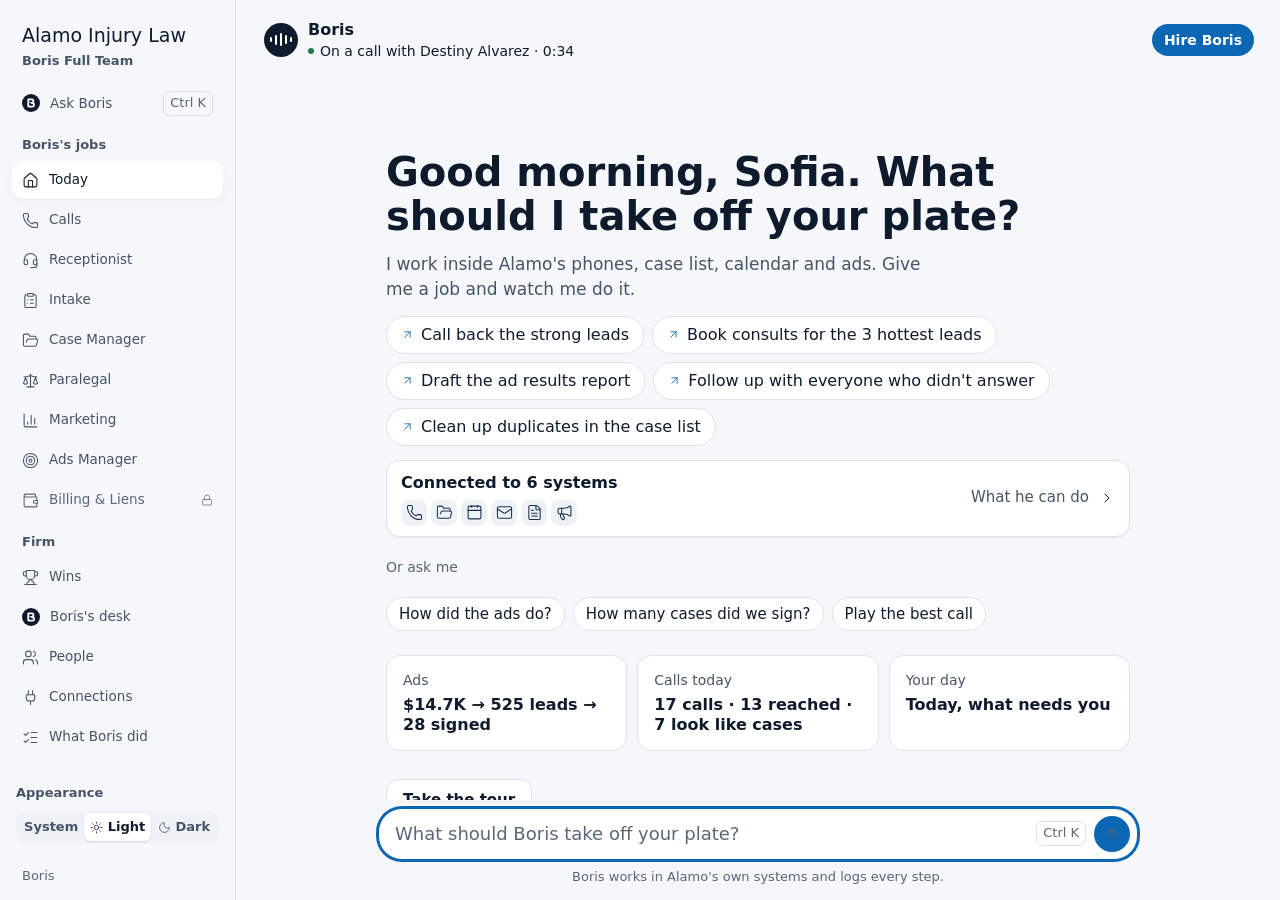
==== commit d391e033: "demo v9.6: Receptionist headset icon, Wins opens the wins feed" ====
--- a/demo/index.html
+++ b/demo/index.html
@@ -18,8 +18,8 @@
     <link rel="preload" as="image" href="./icons/boris-portrait-192.webp" type="image/webp" />
     <link rel="apple-touch-icon" href="icons/apple-touch-icon.png?v=32" />
     <title>Boris</title>
-    <script type="module" crossorigin src="./assets/index-BOjNfTBT.js"></script>
-    <link rel="stylesheet" crossorigin href="./assets/index-CXx0eXwN.css">
+    <script type="module" crossorigin src="./assets/index-CiVUf_02.js"></script>
+    <link rel="stylesheet" crossorigin href="./assets/index-Dnne-tW0.css">
   </head>
   <body>
     <div id="root"></div>
--- a/demo/assets/index-Dnne-tW0.css
+++ b/demo/assets/index-Dnne-tW0.css
@@ -0,0 +1 @@
+.bav{--s:40px;--t:clamp(1.5px, calc(var(--s) * .05), 3.5px);--g:clamp(1.5px, calc(var(--s) * .045), 4px);--c1:#38a8de;--c0:#0a7dc2;--hi:#bfe8ff;width:var(--s);height:var(--s);isolation:isolate;-webkit-user-select:none;user-select:none;border-radius:50%;flex:none;line-height:0;display:inline-block;position:relative}.bav>span,.bav__clip>span{pointer-events:none;border-radius:50%;position:absolute}.bav__clip{background:var(--av-ink,#0a1422);z-index:2;transition:transform .5s cubic-bezier(.3,1.45,.5,1);inset:0;overflow:hidden;transform:translateZ(0)}.bav__clip img{object-fit:cover;-webkit-user-drag:none;width:100%;height:100%;display:block}.bav__clip:after{content:"";box-shadow:inset 0 0 0 1px color-mix(in srgb, var(--hi) 16%, transparent);border-radius:50%;position:absolute;inset:0}.bav__aura{z-index:0;background:radial-gradient(closest-side, color-mix(in srgb, var(--c1) 42%, transparent), color-mix(in srgb, var(--c0) 12%, transparent) 62%, transparent 100%);opacity:0;transition:opacity .6s,transform .6s;inset:-22%;transform:scale(.9)}.bav__ring{inset:calc(-1 * (var(--g) + var(--t)));z-index:1;opacity:0;-webkit-mask:radial-gradient(farthest-side, transparent calc(100% - var(--t) - .5px), #000 calc(100% - var(--t)));-webkit-mask:radial-gradient(farthest-side, transparent calc(100% - var(--t) - .5px), #000 calc(100% - var(--t)));mask:radial-gradient(farthest-side, transparent calc(100% - var(--t) - .5px), #000 calc(100% - var(--t)));transition:opacity .35s}.bav__ring--work{background:conic-gradient(var(--c1) 0turn .17turn, transparent .17turn .5turn, var(--c0) .5turn .67turn, transparent .67turn)}.bav__ring--work2{--t:1.5px;inset:calc(-1 * (var(--g) * 2 + 4.5px));background:repeating-conic-gradient(color-mix(in srgb, var(--c1) 75%, transparent) 0turn .014turn, transparent .014turn .0625turn)}.bav__orbit{inset:calc(-1 * (var(--g) + var(--t) / 2));z-index:3;opacity:0;transition:opacity .35s}.bav__orbit i{width:calc(var(--t) * 2.2);height:calc(var(--t) * 2.2);margin:calc(var(--t) * -1.1) 0 0 calc(var(--t) * -1.1);box-shadow:0 0 calc(var(--t) * 3) var(--c1);background:#fff;border-radius:50%;position:absolute;top:0;left:50%}.bav__sheen{background:linear-gradient(115deg, transparent 38%, color-mix(in srgb, var(--hi) 16%, transparent) 50%, transparent 62%);opacity:0;border-radius:50%;inset:0;transform:translate(-120%)}.bav__desat{mix-blend-mode:saturation;opacity:0;background:#8a8a8a;border-radius:50%;transition:opacity .25s;inset:0}.bav__pulse{inset:calc(-1 * var(--g));z-index:1;border:var(--t) solid var(--c1);opacity:0}.bav--idle .bav__aura{animation:5.2s ease-in-out infinite bav-breathe}.bav--idle .bav__sheen{animation:9s ease-in-out 1.5s infinite bav-sheen}.bav--thinking .bav__aura{opacity:.55;animation:2.4s ease-in-out infinite bav-breathe-strong;transform:scale(1)}.bav--thinking .bav__ring--think,.bav--thinking .bav__orbit{opacity:1;animation:1.6s linear infinite bav-spin}.bav--working .bav__aura{opacity:.65;animation:1.6s ease-in-out infinite bav-breathe-strong;transform:scale(1.02)}.bav--working .bav__ring--work{opacity:1;animation:.9s linear infinite bav-spin}.bav--working .bav__ring--work2{opacity:.8;animation:3.2s linear infinite reverse bav-spin}.bav--working .bav__pulse{animation:.7s ease-out both bav-tick}.bav--done .bav__pulse{animation:1.1s cubic-bezier(.2,.8,.2,1) both bav-pulse}.bav--done .bav__clip{animation:.6s cubic-bezier(.3,1.5,.5,1) both bav-pop}.bav--done .bav__aura{animation:1.4s ease-out both bav-flash}.bav--error .bav__desat{opacity:1}.bav--error .bav__clip{transform:scale(.95)}.bav--error .bav__pulse{border-color:#ef6a5b;animation:.9s ease-out both bav-pulse}@keyframes bav-spin{to{transform:rotate(360deg)}}@keyframes bav-breathe{0%,to{opacity:.12;transform:scale(.94)}50%{opacity:.42;transform:scale(1.03)}}@keyframes bav-breathe-strong{0%,to{opacity:.45;transform:scale(.98)}50%{opacity:.75;transform:scale(1.05)}}@keyframes bav-sheen{0%,78%{opacity:0;transform:translate(-120%)}80%{opacity:1}96%{opacity:1}to{opacity:0;transform:translate(120%)}}@keyframes bav-pulse{0%{opacity:.95;transform:scale(1)}to{opacity:0;transform:scale(1.42)}}@keyframes bav-tick{0%{opacity:.7;transform:scale(1)}to{opacity:0;transform:scale(1.22)}}@keyframes bav-pop{0%{transform:scale(1)}40%{transform:scale(1.07)}to{transform:scale(1)}}@keyframes bav-flash{0%{opacity:.85;transform:scale(1.08)}to{opacity:.15;transform:scale(.96)}}@media (prefers-reduced-motion:reduce){.bav *,.bav{transition:none!important;animation:none!important}.bav--idle .bav__aura{opacity:.25}.bav--thinking .bav__ring--think{opacity:1}.bav--thinking .bav__orbit{opacity:0}}.bav__clip>.bav__mono{color:#e8f5ff;font:600 calc(var(--s) * .44) / 1 -apple-system, BlinkMacSystemFont, "SF Pro Rounded", "SF Pro Display", system-ui, sans-serif;letter-spacing:-.02em;text-shadow:0 1px 2px #00000059;-webkit-user-select:none;user-select:none;border-radius:50%;justify-content:center;align-items:center;display:flex;inset:0}.bav__aura{background:radial-gradient(closest-side, color-mix(in srgb, var(--c1) 42%, transparent), color-mix(in srgb, var(--c0) 12%, transparent) 62%, transparent 100%)}.bav__ring--think{background:conic-gradient(from 0turn, transparent 0turn .38turn, color-mix(in srgb, var(--c0) 55%, transparent) .7turn, var(--c1) .94turn, var(--hi) 1turn)}.bav__ring--work2{background:repeating-conic-gradient(color-mix(in srgb, var(--c1) 75%, transparent) 0turn .014turn, transparent .014turn .0625turn)}.bav--mono .bav__clip{background:radial-gradient(120% 120% at 30% 20%, color-mix(in srgb, var(--c1) 58%, var(--av-deep,#0d2c47)) 0%, var(--av-deep,#0d2c47) 58%, var(--av-ink,#0a1422) 100%)}.bav--replying .bav__aura{opacity:.6;animation:1.8s ease-in-out infinite bav-breathe-strong;transform:scale(1.02)}.bav--replying .bav__ring--think{opacity:.6;animation:3.2s linear infinite bav-spin}.bav__ripple,.bav__sparks{pointer-events:none;position:absolute}.bav__ripple{z-index:0;border:1.5px solid var(--c1);opacity:0;border-radius:50%;inset:-1px}.bav__sparks{z-index:4;inset:-16%}.bav__sparks i{width:calc(var(--s) * .15);height:calc(var(--s) * .15);background:var(--hi);clip-path:polygon(50% 0,61% 39%,100% 50%,61% 61%,50% 100%,39% 61%,0 50%,39% 39%);opacity:0;position:absolute}.bav__sparks i:first-child{top:2%;right:6%}.bav__sparks i:nth-child(2){width:calc(var(--s) * .1);height:calc(var(--s) * .1);top:30%;right:-4%}.bav__sparks i:nth-child(3){width:calc(var(--s) * .09);height:calc(var(--s) * .09);top:0;left:10%}.bav__sparks i:nth-child(4){width:calc(var(--s) * .11);height:calc(var(--s) * .11);bottom:12%;left:-2%}.bav--live{animation:4.6s ease-in-out infinite bav-live-breathe,14s ease-in-out 3s infinite bav-live-tilt}.bav--live .bav__aura{animation:5.2s ease-in-out infinite bav-breathe,17s ease-in-out infinite bav-drift;inset:-30%}.bav--live.bav--thinking .bav__aura{animation:2.4s ease-in-out infinite bav-breathe-strong,5s linear infinite bav-drift}.bav--live.bav--thinking .bav__ripple{animation:2.4s cubic-bezier(.2,.6,.3,1) infinite bav-ripple}.bav--live.bav--thinking .bav__ripple--2{animation-delay:1.2s}.bav--live.bav--working .bav__aura{animation:1.6s ease-in-out infinite bav-breathe-strong,4s linear infinite bav-drift}.bav--live.bav--replying .bav__aura{animation:1.8s ease-in-out infinite bav-breathe-strong,8s ease-in-out infinite bav-drift}.bav--live.bav--done{animation:4.6s ease-in-out infinite bav-live-breathe,.95s cubic-bezier(.3,1.3,.5,1) both bav-hop}.bav--live.bav--done .bav__aura{animation:1.4s ease-out both bav-flash}.bav--live.bav--error .bav__aura{opacity:.1;animation:none}.bav--live.bav--done .bav__sparks i{animation:.95s ease-out both bav-spark}.bav--live.bav--done .bav__sparks i:nth-child(2){animation-delay:90ms}.bav--live.bav--done .bav__sparks i:nth-child(3){animation-delay:.16s}.bav--live.bav--done .bav__sparks i:nth-child(4){animation-delay:50ms}.bav--live.bav--error{animation:4.6s ease-in-out infinite bav-live-breathe,.5s ease-in-out both bav-shake}@keyframes bav-live-breathe{0%,to{scale:1}50%{scale:1.025}}@keyframes bav-live-tilt{0%,70%,to{translate:0;rotate:0deg}76%{translate:0 -1.5px;rotate:-4deg}83%{translate:0 -2px;rotate:3deg}90%{translate:0;rotate:-.8deg}}@keyframes bav-drift{0%,to{translate:0}25%{translate:4% -3%}50%{translate:-2% 4%}75%{translate:-4% -2%}}@keyframes bav-ripple{0%{opacity:.6;transform:scale(1)}to{opacity:0;transform:scale(1.55)}}@keyframes bav-hop{0%{translate:0}28%{translate:0 -7px}52%{translate:0}68%{translate:0 -2px}to{translate:0}}@keyframes bav-spark{0%{opacity:0;transform:scale(.2)rotate(0)}35%{opacity:1;transform:scale(1.1)rotate(45deg)}to{opacity:0;transform:translateY(-6px)scale(.4)rotate(90deg)}}@keyframes bav-shake{0%,to{translate:0}20%{translate:-3px}45%{translate:3px}70%{translate:-2px}}@media (prefers-reduced-motion:reduce){.bav--live,.bav--live *{animation:none!important}.bav--live.bav--thinking .bav__ripple{opacity:.35}}:root,:root[data-theme=dark]{--bg:#000;--bg-chat:#000;--surface:#1c1c1e;--surface-2:#2c2c2e;--surface-3:#3a3a3c;--sheet-bg:#1c1c1e;--sheet-row:#2c2c2e;--text:#fff;--muted:#ebebf599;--faint:#ebebf54d;--quaternary:#ebebf529;--hairline:#54545899;--hairline-strong:#38383a;--fill:#7878805c;--fill-2:#78788052;--fill-3:#7676803d;--fill-4:#7474802e;--accent:#4aa8e0;--accent-fill:#0f84cb;--accent-ink:#fff;--accent-soft:color-mix(in srgb, var(--accent) 16%, transparent);--bubble-me:#0f84cb;--bubble-them:#262628;--green:#30d158;--amber:#ff9f0a;--red:#ff453a;--blue:var(--accent);--glass:#26262a94;--glass-strong:#1e1e21d1;--glass-line:#ffffff1a;--glass-hi:#ffffff17;--glass-shadow:0 8px 24px #00000052;--glass-press:#46464cb3;--material:saturate(180%) blur(24px);--scrim:#0000007a;--code-bg:#7474802e;--row-press:#ffffff0f;--shadow-lift:0 10px 30px #00000073;--lightningcss-light: ;--lightningcss-dark:initial;color-scheme:dark}:root[data-theme=light]{--bg:#f2f2f7;--bg-chat:#fff;--surface:#fff;--surface-2:#f2f2f7;--surface-3:#e5e5ea;--sheet-bg:#f2f2f7;--sheet-row:#fff;--text:#000;--muted:#3c3c4399;--faint:#3c3c434d;--quaternary:#3c3c432e;--hairline:#3c3c434a;--hairline-strong:#c6c6c8;--fill:#78788033;--fill-2:#78788029;--fill-3:#7676801f;--fill-4:#74748014;--accent:#0a7dc2;--accent-fill:#0a7dc2;--accent-ink:#fff;--bubble-me:#0a7dc2;--bubble-them:#e9e9eb;--green:#34c759;--amber:#ff9500;--red:#ff3b30;--glass:#ffffff9e;--glass-strong:#ffffffdb;--glass-line:#00000012;--glass-hi:#ffffffd9;--glass-shadow:0 6px 20px #00000014, 0 1px 3px #0000000d;--glass-press:#e1e1e6d9;--scrim:#00000038;--code-bg:#74748014;--row-press:#0000000d;--shadow-lift:0 10px 30px #00000024;--lightningcss-light:initial;--lightningcss-dark: ;color-scheme:light}:root{--accent-hi:var(--accent);--accent-deep:var(--accent-fill);--accent-grad:var(--accent-fill);--accent-grad-v:var(--accent-fill);--me-start:var(--bubble-me);--me-end:var(--bubble-me);--chrome:var(--glass-strong);--blur:var(--material);--font:-apple-system, BlinkMacSystemFont, "SF Pro Text", "SF Pro", "Helvetica Neue", system-ui, sans-serif;--font-display:-apple-system, BlinkMacSystemFont, "SF Pro Display", "SF Pro", "Helvetica Neue", system-ui, sans-serif;--spring:cubic-bezier(.32, 1.32, .55, 1);--spring-soft:cubic-bezier(.25, 1.15, .5, 1);--ease-out:cubic-bezier(.2, .8, .2, 1);--ios:cubic-bezier(.32, .72, 0, 1);--safe-top:env(safe-area-inset-top,0px);--safe-bottom:env(safe-area-inset-bottom,0px);--tabbar-total:calc(50px + var(--safe-bottom));--nav-h:calc(var(--safe-top) + 44px)}.theme-swap,.theme-swap *{transition:none!important}.kb-open{--tabbar-total:0px;--safe-bottom:0px}*{box-sizing:border-box;-webkit-tap-highlight-color:transparent}html,body{background:var(--bg);overscroll-behavior:none;height:100%;margin:0}body{color:var(--text);font:17px/1.35 var(--font);letter-spacing:-.01em;-webkit-font-smoothing:antialiased;-webkit-text-size-adjust:100%;text-rendering:optimizelegibility}#root{height:100%}button{font:inherit;color:inherit;cursor:pointer;-webkit-user-select:none;user-select:none;touch-action:manipulation;background:0 0;border:0;margin:0;padding:0}button:disabled{cursor:default}button:focus-visible,a:focus-visible{outline:2px solid var(--accent);outline-offset:2px}h1,h2,h3,p{margin:0}svg{flex:none}.accent{color:var(--accent)}.muted{color:var(--muted)}.app{height:var(--app-h,100dvh);background:var(--bg);position:fixed;inset:0 0 auto;overflow:hidden}.pane{background:var(--bg);position:absolute;inset:0;overflow:hidden}.pane--chat{visibility:hidden;pointer-events:none}.pane--chat.is-active{visibility:visible;pointer-events:auto}.pane--fade{animation:pane-fade .28s var(--ease-out) both}.pane--push{animation:pane-push .42s var(--ios) both;box-shadow:-12px 0 32px #00000080}.pane--pop{animation:pane-pop .36s var(--ios) both}@keyframes pane-fade{0%{opacity:0;transform:translateY(6px)}}@keyframes pane-push{0%{transform:translate(100%)}}@keyframes pane-pop{0%{opacity:.6;transform:translate(-28%)}}.navbar,.chat-head,.thread-bar,.composer,.tabbar{-webkit-backdrop-filter:var(--blur);backdrop-filter:var(--blur)}.tabbar{z-index:30;height:var(--tabbar-total);padding-bottom:var(--safe-bottom);background:var(--chrome);border-top:.5px solid var(--hairline);display:flex;position:absolute;bottom:0;left:0;right:0}.kb-open .tabbar{display:none}.tabbar__item{color:var(--faint);flex-direction:column;flex:1;justify-content:center;align-items:center;gap:2px;padding-top:4px;transition:color .2s;display:flex}.tabbar__icon{transition:transform .25s var(--spring);display:flex;position:relative}.tabbar__label{letter-spacing:.01em;font-size:10px;font-weight:600}.tabbar__badge{background:var(--accent);min-width:17px;height:17px;color:var(--accent-ink);text-align:center;border:1.5px solid var(--bg);box-sizing:content-box;animation:pop-in .4s var(--spring) both;border-radius:9px;padding:0 5px;font-size:11px;font-weight:700;line-height:17px;position:absolute;top:-5px;left:17px}@keyframes pop-in{0%{opacity:0;transform:scale(.3)}}.reconnect{z-index:60;top:calc(var(--safe-top) + 6px);background:var(--glass-strong);color:var(--amber);animation:fade-down .3s var(--ease-out) both;border-radius:999px;padding:5px 12px;font-size:12px;font-weight:600;position:absolute;left:50%;transform:translate(-50%)}@keyframes fade-down{0%{opacity:0;transform:translate(-50%,-8px)}}.screen{position:absolute;inset:0}.navbar{z-index:20;height:var(--nav-h);padding:var(--safe-top) 12px 0;-webkit-backdrop-filter:none;backdrop-filter:none;background:0 0;border-bottom:.5px solid #0000;grid-template-columns:1fr auto 1fr;align-items:center;transition:background-color .25s,border-color .25s;display:grid;position:absolute;top:0;left:0;right:0}.navbar.is-collapsed{background:var(--chrome);border-bottom-color:var(--hairline);-webkit-backdrop-filter:var(--blur);backdrop-filter:var(--blur)}.navbar__title{letter-spacing:-.01em;opacity:0;transition:opacity .2s ease, transform .25s var(--ease-out);font-size:17px;font-weight:600;transform:translateY(4px)}.navbar.is-collapsed .navbar__title{opacity:1;transform:none}.navbar__side{align-items:center;gap:8px;display:flex}.navbar__side--end{justify-content:flex-end}.screen__scroll{-webkit-overflow-scrolling:touch;overscroll-behavior-y:contain;padding-top:var(--nav-h);padding-bottom:calc(var(--tabbar-total) + 28px);position:absolute;inset:0;overflow:hidden auto}.largetitle{transform-origin:0;transform:scale(calc(1 + var(--stretch,0) / 900));padding:2px 20px 14px}.largetitle h1{letter-spacing:.005em;font-size:34px;font-weight:700;line-height:1.12}.screen__body{animation:body-in .45s var(--ease-out) both;padding:0 16px}@keyframes body-in{0%{opacity:0;transform:translateY(10px)}}.nav-btn{background:var(--fill-3);width:34px;height:34px;color:var(--accent);transition:transform .2s var(--spring), background-color .2s;border-radius:50%;justify-content:center;align-items:center;display:inline-flex}.nav-btn:active{background:var(--fill);transform:scale(.9)}.nav-btn--accent{background:var(--accent);color:var(--accent-ink)}.nav-btn--accent:active{background:var(--accent-deep)}.nav-btn.is-spinning svg{animation:.9s linear infinite spin}@keyframes spin{to{transform:rotate(360deg)}}.nav-back{height:44px;color:var(--accent);align-items:center;gap:0;margin-left:-6px;font-size:17px;display:inline-flex}.nav-back:active{opacity:.5}.text-btn{color:var(--accent);padding:6px 2px;font-size:17px;transition:opacity .15s}.text-btn:active{opacity:.5}.text-btn:disabled{opacity:.35}.text-btn--strong{font-weight:600}.link-btn{color:var(--accent);align-items:center;gap:2px;font-size:15px;display:inline-flex}.link-btn:active{opacity:.5}.btn-primary{background:var(--accent-grad);color:#fff;letter-spacing:-.01em;width:100%;height:52px;transition:transform .35s var(--spring), opacity .15s;border-radius:14px;font-size:17px;font-weight:600}.btn-primary:active{opacity:.86;transition-duration:.12s;transform:scale(.96)}.btn-primary--inline{border-radius:23px;width:auto;height:46px;margin-top:6px;padding:0 26px}.section{margin-top:28px}.section-h{letter-spacing:-.01em;align-items:baseline;gap:8px;margin:0 4px 10px;font-size:20px;font-weight:700;display:flex}.section-h h2{font-size:20px;font-weight:700}.section-h--row{justify-content:space-between}.section-h__count,.section-h__meta{color:var(--muted);font-size:15px;font-weight:500}.section-h--small{text-transform:uppercase;letter-spacing:.05em;color:var(--muted);margin:22px 4px 8px;font-size:13px;font-weight:600}.stack{flex-direction:column;gap:10px;display:flex}.card{text-align:left;background:var(--surface);border:.5px solid var(--hairline);border-radius:20px;width:100%;padding:16px;display:block}button.card{transition:transform .25s var(--spring), background-color .2s}button.card:active{background:var(--surface-2);transform:scale(.975)}.card__head{align-items:center;gap:10px;margin-bottom:12px;display:flex}.card__head h2{flex:1;font-size:17px;font-weight:600}.card__icon{background:var(--surface-3);width:28px;height:28px;color:var(--text);border-radius:8px;justify-content:center;align-items:center;display:inline-flex}.card__icon--accent{background:var(--accent-soft);color:var(--accent)}.card__meta{color:var(--muted);font-size:13px}.list{background:var(--surface);border:.5px solid var(--hairline);border-radius:18px;overflow:hidden}.list>*+:before{content:"";background:var(--hairline);height:.5px;position:absolute;top:0;left:66px;right:0}.list>*{position:relative}.list--goals>*+:before{left:50px}.list>.skeleton{padding:14px 16px}.list__note{color:var(--amber);background:color-mix(in srgb, var(--amber) 7%, transparent);padding:10px 16px;font-size:13px}.list__empty{color:var(--muted);padding:18px 16px;font-size:15px}.list__empty--center{text-align:center;flex-direction:column;align-items:center;gap:12px;padding:34px 20px;display:flex}.footnote{color:var(--faint);margin:12px 6px 0;font-size:12.5px;line-height:1.45}.banner{border-radius:14px;margin:0 0 12px;padding:11px 14px;font-size:14px}.chip{background:var(--surface-3);color:var(--muted);border-radius:999px;align-items:center;padding:3px 9px;font-size:12px;font-weight:600;animation:1.6s ease-in-out infinite breathe-o;display:inline-flex}@keyframes breathe-o{50%{opacity:.55}}.badge{background:var(--accent);min-width:22px;height:22px;color:var(--accent-ink);text-align:center;border-radius:11px;align-self:center;padding:0 7px;font-size:13px;font-weight:700;line-height:22px}.empty{text-align:center;animation:body-in .5s var(--ease-out) both;flex-direction:column;align-items:center;gap:10px;padding:44px 24px 12px;display:flex}.empty h2{margin-top:8px;font-size:22px;font-weight:700}.empty p{color:var(--muted);max-width:300px;font-size:15px;line-height:1.45}.skeleton{align-items:center;gap:12px;display:flex}.skeleton__lines{flex-direction:column;flex:1;gap:9px;display:flex}.skeleton__line{border-radius:6px;height:11px}.skeleton__avatar{border-radius:50%;width:40px;height:40px}.skeleton__line,.skeleton__avatar{background:linear-gradient(90deg, var(--fill-4) 0%, var(--fill-3) 40%, var(--fill-4) 80%) 0 0 / 300% 100%;animation:1.5s ease-in-out infinite sheen}@keyframes sheen{0%{background-position:100% 0}to{background-position:-50% 0}}.status{color:var(--muted);white-space:nowrap;align-items:center;gap:6px;font-size:13px;font-weight:600;display:inline-flex}.status__dot{background:currentColor;border-radius:50%;flex:none;width:7px;height:7px}.status--thinking,.status--working{color:var(--accent)}.status--thinking .status__dot,.status--working .status__dot{animation:1.2s ease-in-out infinite breathe-o}.status--done{color:var(--green)}.status--queued{color:var(--muted)}.status__suffix{color:var(--muted);font-weight:500}.live-sub{align-items:center;gap:7px;display:inline-flex}.live-dot{background:var(--green);border-radius:50%;width:8px;height:8px;animation:1.4s ease-in-out infinite breathe-o}.task{animation:card-in .5s var(--spring-soft) both;position:relative;overflow:hidden}@keyframes card-in{0%{opacity:0;transform:translateY(14px)scale(.98)}}.task__head{align-items:center;gap:12px;display:flex}.task__titles{flex-direction:column;flex:1;gap:2px;min-width:0;display:flex}.task__title{letter-spacing:-.01em;white-space:nowrap;text-overflow:ellipsis;font-size:16.5px;font-weight:600;overflow:hidden}.task__time{color:var(--muted);font-variant-numeric:tabular-nums;align-self:flex-start;font-size:14px;font-weight:500}.task__time.is-live{color:var(--text)}.task__update{color:var(--muted);-webkit-line-clamp:2;-webkit-box-orient:vertical;margin-top:12px;font-size:14.5px;line-height:1.42;display:-webkit-box;overflow:hidden}.task__update--prompt{color:var(--muted)}.task--error .task__update{color:var(--red)}.task__foot{color:var(--faint);gap:12px;margin-top:10px;padding-bottom:4px;font-size:12.5px;display:flex}.task__progress{background:var(--accent-soft);border-radius:2px;height:2px;position:absolute;bottom:9px;left:16px;right:16px;overflow:hidden}.task__progress:after{content:"";background:var(--accent);width:40%;animation:indeterminate 1.4s var(--ease-out) infinite;border-radius:2px;position:absolute;inset:0}@keyframes indeterminate{0%{transform:translate(-100%)}to{transform:translate(260%)}}.thread{position:absolute;inset:0}.thread-bar{z-index:20;height:calc(var(--safe-top) + 56px);padding:var(--safe-top) 12px 0;background:var(--chrome);border-bottom:.5px solid var(--hairline);grid-template-columns:88px 1fr 88px;align-items:center;display:grid;position:absolute;top:0;left:0;right:0}.thread-bar>:last-child{justify-self:end}.thread-bar__center{flex-direction:column;align-items:center;gap:1px;min-width:0;display:flex}.thread-bar__title{white-space:nowrap;text-overflow:ellipsis;max-width:100%;font-size:16px;font-weight:600;overflow:hidden}.thread-bar .status{font-size:12px}.thread .empty{padding-top:calc(var(--safe-top) + 120px)}.sheet-layer,.action-layer,.ctx,.lightbox{height:var(--app-h,100dvh);z-index:100;position:fixed;top:0;left:0;right:0}.sheet-backdrop{background:var(--scrim);animation:.3s both fade-in;position:absolute;inset:0}.sheet-layer.is-closing .sheet-backdrop{animation:.26s both fade-out}@keyframes fade-in{0%{opacity:0}}@keyframes fade-out{to{opacity:0}}.sheet{max-height:calc(100% - var(--safe-top) - 12px);background:var(--sheet-bg);border-top:.5px solid var(--hairline-strong);padding-bottom:var(--safe-bottom);animation:sheet-up .5s var(--spring-soft) both;transition:transform .38s var(--spring-soft);will-change:transform;border-radius:16px 16px 0 0;flex-direction:column;display:flex;position:absolute;bottom:0;left:0;right:0}.sheet.is-dragging{transition:none}.sheet-layer.is-closing .sheet{animation:sheet-down .26s var(--ios) both}@keyframes sheet-up{0%{transform:translateY(100%)}}@keyframes sheet-down{to{transform:translateY(100%)}}.sheet__drag{touch-action:none;cursor:grab;flex:none;justify-content:center;height:22px;padding-top:7px;display:flex}.sheet__grabber{background:var(--fill);border-radius:3px;width:36px;height:5px}.sheet__header{touch-action:none;flex:none;grid-template-columns:1fr auto 1fr;align-items:center;padding:0 16px 8px;display:grid}.sheet__header>:last-child{justify-self:end}.sheet__header>:first-child{justify-self:start}.sheet__header h2{font-size:17px;font-weight:600}.sheet__body{overscroll-behavior:contain;padding:8px 16px 22px;overflow-y:auto}.form-group{background:var(--surface-3);border-radius:14px;overflow:hidden}.form-field{width:100%;color:var(--text);font:inherit;background:0 0;border:0;outline:0;padding:13px 16px;font-size:17px;display:block}.form-field::placeholder{color:var(--faint)}.form-field--area{resize:none;min-height:132px;line-height:1.4}.form-sep{background:var(--hairline-strong);height:.5px;margin-left:16px}.form-foot{color:var(--muted);margin:8px 6px 0;font-size:13px;line-height:1.4}.ideas{grid-template-columns:1fr 1fr;gap:10px;display:grid}.idea{text-align:left;background:var(--surface-2);border:.5px solid var(--hairline);transition:transform .22s var(--spring), background-color .2s;border-radius:16px;flex-direction:column;gap:8px;padding:13px;display:flex}.idea:active{background:var(--surface-3);transform:scale(.96)}.idea__icon{background:var(--accent-soft);width:26px;height:26px;color:var(--accent);border-radius:8px;justify-content:center;align-items:center;display:inline-flex}.idea__text{flex-direction:column;gap:3px;display:flex}.idea__text b{font-size:15px;font-weight:600}.idea__text span{color:var(--muted);-webkit-line-clamp:3;-webkit-box-orient:vertical;font-size:13px;line-height:1.35;display:-webkit-box;overflow:hidden}.action-layer{background:var(--scrim);animation:.25s both fade-in}.action-layer.is-closing{animation:.22s both fade-out}.action-sheet{left:8px;right:8px;bottom:calc(var(--safe-bottom) + 8px);animation:sheet-up .45s var(--spring-soft) both;flex-direction:column;gap:8px;display:flex;position:absolute}.action-layer.is-closing .action-sheet{animation:sheet-down .22s var(--ios) both}.action-sheet__group,.action-sheet__cancel{background:var(--glass-strong);-webkit-backdrop-filter:var(--blur);backdrop-filter:var(--blur);border-radius:14px;overflow:hidden}.action-sheet__title{text-align:center;color:var(--muted);white-space:nowrap;text-overflow:ellipsis;padding:14px 16px;font-size:13px;overflow:hidden}.action-sheet__group button,.action-sheet__cancel{width:100%;height:57px;color:var(--accent);border-top:.5px solid var(--hairline-strong);font-size:20px;display:block}.action-sheet__group button:active,.action-sheet__cancel:active{background:var(--fill-3)}.action-sheet__group button.is-destructive{color:var(--red)}.action-sheet__cancel{border-top:0;font-weight:600}.chat{--top:calc(var(--safe-top) + 74px);position:absolute;inset:0;overflow:hidden}.chat-head{z-index:20;height:var(--top);padding:calc(var(--safe-top) + 6px) 16px 6px;background:var(--chrome);border-bottom:.5px solid var(--hairline);flex-direction:column;justify-content:center;align-items:center;gap:3px;display:flex;position:absolute;top:0;left:0;right:0}.chat-head__text{flex-direction:column;align-items:center;line-height:1.2;display:flex}.chat-head__name{letter-spacing:.01em;font-size:12.5px;font-weight:600}.chat-head__status{color:var(--muted);white-space:nowrap;text-overflow:ellipsis;max-width:260px;font-size:11px;animation:.3s both fade-in;overflow:hidden}.chat-head__status.is-busy{color:var(--accent)}.chat-head__status.is-off{color:var(--amber)}.pill-btn{background:var(--fill-3);height:30px;animation:pop-in .35s var(--spring) both;transition:transform .2s var(--spring);border-radius:15px;align-items:center;gap:5px;padding:0 12px;font-size:13px;font-weight:600;display:inline-flex;position:absolute;bottom:16px;right:14px}.pill-btn:active{transform:scale(.92)}.chat__scroll{-webkit-overflow-scrolling:touch;overscroll-behavior-y:contain;overflow-anchor:none;padding:calc(var(--top) + 8px) 0 calc(var(--composer-h,58px) + var(--tabbar-total) + 10px);position:absolute;inset:0;overflow:hidden auto}.chat__content{flex-direction:column;justify-content:flex-end;min-height:100%;padding:0 12px;display:flex}.chat__skeleton{flex-direction:column;gap:22px;padding:20px 8px;display:flex}.stamp{text-align:center;color:var(--faint);margin:18px 0 6px;font-size:11.5px}.stamp b{color:var(--muted);font-weight:600}.row{align-items:flex-end;gap:6px;margin-top:2px;display:flex}.row.is-first{margin-top:10px}.row--me{justify-content:flex-end}.row__avatar{flex:none;align-self:flex-end;width:28px}.row__stack{flex-direction:column;gap:3px;min-width:0;max-width:min(78%,520px);display:flex}.row--me .row__stack{align-items:flex-end}.row--them .row__stack{align-items:flex-start}.row.is-new.row--me{animation:msg-in-me .5s var(--spring) both}.row.is-new.row--them{animation:msg-in-them .55s var(--spring-soft) both}@keyframes msg-in-me{0%{opacity:0;transform:translate(18px,22px)scale(.86)}}@keyframes msg-in-them{0%{opacity:0;transform:translate(-10px,10px)scale(.92)}}.row--me{transform-origin:100% 100%}.row--them{transform-origin:0 100%}.bubble{overflow-wrap:anywhere;max-width:100%;transition:transform .25s var(--spring), opacity .2s;-webkit-touch-callout:none;border-radius:19px;padding:8px 13px;font-size:16.5px;line-height:1.34;position:relative}.bubble.is-pressing{transform:scale(.96)}.bubble__text{white-space:pre-wrap}.bubble.has-tail:before,.bubble.has-tail:after{content:"";height:18px;position:absolute;bottom:0}.bubble--me.has-tail:before{background:var(--me-end);border-bottom-left-radius:16px 14px;width:20px;right:-7px}.bubble--me.has-tail:after{background:var(--bg);border-bottom-left-radius:10px;width:10px;right:-10px}.bubble--them.has-tail:before{background:var(--bubble-them);border-bottom-right-radius:16px 14px;width:20px;left:-7px}.bubble--them.has-tail:after{background:var(--bg);border-bottom-right-radius:10px;width:10px;left:-10px}.row.is-sending .bubble,.row.is-queued .bubble{opacity:.62}.row.is-failed .bubble--me,.row.is-failed .bubble--me.has-tail:before{background:var(--fill)}.receipt{color:var(--faint);align-items:center;gap:4px;margin:1px 4px 0;font-size:11px;font-weight:500;animation:.3s both fade-in;display:inline-flex}.receipt.is-error{color:var(--red);font-weight:600}.sysnote{background:color-mix(in srgb, var(--red) 10%, transparent);max-width:86%;color:var(--red);text-align:center;border-radius:999px;align-self:center;align-items:center;gap:7px;margin:12px auto 4px;padding:6px 12px;font-size:12.5px;display:inline-flex}.sysnote.is-new{animation:.4s both fade-in}.sysnote__dot{background:var(--red);border-radius:50%;flex:none;width:6px;height:6px}.bubble--typing{min-height:36px;animation:msg-in-them .5s var(--spring-soft) both;align-items:center;gap:7px;padding:6px 13px 6px 7px;display:inline-flex}.typing{align-items:center;gap:4px;display:inline-flex}.typing i{background:var(--faint);border-radius:50%;width:7px;height:7px;animation:1.25s ease-in-out infinite typing}.typing i:nth-child(2){animation-delay:.16s}.typing i:nth-child(3){animation-delay:.32s}@keyframes typing{0%,60%,to{opacity:.45;transform:translateY(0)}30%{opacity:1;transform:translateY(-3px)}}.bubble--streaming .md>:last-child:after{content:"";background:var(--accent);vertical-align:1px;border-radius:50%;width:7px;height:7px;margin-left:5px;animation:.9s ease-in-out infinite breathe-o;display:inline-block}.activity{max-width:100%;color:var(--muted);white-space:nowrap;align-items:center;gap:6px;margin:2px 4px 0;font-size:12px;display:flex}.activity__dot{background:var(--accent);border-radius:50%;flex:none;width:6px;height:6px;animation:1.1s ease-in-out infinite breathe-o}.activity__dot.is-tool{background:var(--accent-hi)}.activity__text{text-overflow:ellipsis;min-width:0;color:var(--text);opacity:.82;animation:activity-in .3s var(--ease-out) both;overflow:hidden}@keyframes activity-in{0%{opacity:0;transform:translateY(4px)}}.activity__meta{font-variant-numeric:tabular-nums;color:var(--faint);flex:none}.media{flex-direction:column;gap:3px;max-width:260px;display:flex}.media--me{align-items:flex-end}.media--grid{grid-template-columns:1fr 1fr;width:260px;display:grid}.media__img{background:var(--surface-2);min-width:120px;min-height:90px;transition:transform .25s var(--spring);border-radius:18px;display:block;position:relative;overflow:hidden}.media__img:active{transform:scale(.97)}.media__img img{object-fit:cover;opacity:0;width:100%;max-width:260px;max-height:340px;transition:opacity .3s;display:block}.media--grid .media__img img{aspect-ratio:1;height:100%}.media__img.is-ok img{opacity:1}.media__img.is-loading{background:linear-gradient(90deg, var(--fill-4), var(--fill-3), var(--fill-4)) 0 0 / 300% 100%;animation:1.5s ease-in-out infinite sheen}.media__err{min-height:90px;color:var(--muted);justify-content:center;align-items:center;padding:0 14px;font-size:13px;display:flex}.media__video{background:#000;border-radius:18px;max-width:260px;display:block}.media__audio{width:250px}.media__file{background:var(--bubble-them);color:var(--text);border-radius:16px;align-items:center;gap:10px;padding:10px 14px 10px 10px;text-decoration:none;display:flex}.media__file-icon{background:var(--accent-soft);width:36px;height:36px;color:var(--accent);border-radius:10px;justify-content:center;align-items:center;display:inline-flex}.media__file-name{text-overflow:ellipsis;white-space:nowrap;flex:1;min-width:0;font-size:14px;overflow:hidden}.media__file-open{color:var(--accent);font-size:13px;font-weight:600}.jump{z-index:15;left:50%;bottom:calc(var(--composer-h,58px) + var(--tabbar-total) + 12px);background:var(--glass-strong);border:.5px solid var(--hairline-strong);min-width:34px;height:34px;-webkit-backdrop-filter:var(--blur);backdrop-filter:var(--blur);color:var(--text);opacity:0;pointer-events:none;transition:opacity .2s ease, transform .35s var(--spring);border-radius:17px;justify-content:center;align-items:center;gap:6px;padding:0 9px;font-size:13px;font-weight:600;display:inline-flex;position:absolute;transform:translate(-50%,12px)scale(.8)}.jump.is-in{opacity:1;pointer-events:auto;transform:translate(-50%)scale(1)}.jump.has-unread{background:var(--accent);color:var(--accent-ink);border-color:#0000;padding:0 12px 0 14px}.jump:active{transform:translate(-50%)scale(.92)}.composer{z-index:25;left:0;right:0;bottom:var(--tabbar-total);background:var(--chrome);border-top:.5px solid var(--hairline);align-items:flex-end;gap:8px;padding:8px 10px;display:flex;position:absolute}.composer:after{content:"";background:0 0;height:1px;position:absolute;bottom:-1px;left:0;right:0}.kb-open .composer{padding-bottom:8px}.composer__attach{background:var(--fill-3);width:36px;height:36px;color:var(--text);transition:transform .2s var(--spring), opacity .2s;border-radius:50%;justify-content:center;align-items:center;margin-bottom:1px;display:inline-flex}.composer__attach:active{transform:scale(.88)}.composer__attach:disabled{opacity:.35}.composer__field{border:1px solid var(--hairline-strong);background:var(--fill-4);border-radius:19px;flex:1;min-width:0;transition:border-radius .2s}.composer__field.has-media{border-radius:18px}.composer__thumbs{gap:8px;padding:8px 8px 2px;display:flex;overflow-x:auto}.thumb{background:var(--surface-3);width:64px;height:64px;animation:pop-in .35s var(--spring) both;border-radius:12px;flex:none;position:relative;overflow:hidden}.thumb img{object-fit:cover;width:100%;height:100%;display:block}.thumb button{color:#fff;background:#000000a8;border-radius:50%;justify-content:center;align-items:center;width:20px;height:20px;display:inline-flex;position:absolute;top:4px;right:4px}.thumb.is-loading{background:linear-gradient(90deg, var(--fill-4), var(--fill-2), var(--fill-4)) 0 0 / 300% 100%;animation:1.2s ease-in-out infinite sheen}.composer__row{align-items:flex-end;display:flex}.composer__row textarea{resize:none;min-width:0;color:var(--text);font:inherit;max-height:148px;caret-color:var(--accent);background:0 0;border:0;outline:0;flex:1;padding:7px 4px 7px 14px;font-size:16.5px;line-height:1.3;display:block}.composer__row textarea::placeholder{color:var(--faint)}.composer__send{background:var(--fill-3);width:30px;height:30px;color:var(--faint);transition:transform .3s var(--spring), background-color .18s, color .18s;border-radius:50%;flex:none;justify-content:center;align-items:center;margin:3px 3px 3px 0;display:inline-flex;transform:scale(.86)}.composer__send.is-on{background:var(--accent);color:var(--accent-ink);transform:scale(1)}.composer__send.is-on:active{transform:scale(.86)}.chat-empty{text-align:center;animation:body-in .6s var(--ease-out) both;flex-direction:column;align-items:center;gap:10px;margin:auto 0;padding:24px 12px 12px;display:flex}.chat-empty h2{letter-spacing:-.015em;margin-top:10px;font-size:22px;font-weight:700}.chat-empty p{max-width:300px;color:var(--muted);font-size:15px;line-height:1.45}.chat-empty--compact{gap:14px}.chat-empty__chips{flex-direction:column;align-items:stretch;gap:8px;width:100%;max-width:320px;margin-top:14px;display:flex}.chip-btn{background:var(--surface);border:.5px solid var(--hairline-strong);text-align:left;transition:transform .22s var(--spring), background-color .2s;border-radius:16px;padding:11px 16px;font-size:15px}.chip-btn:active{background:var(--surface-2);transform:scale(.97)}.ctx{z-index:110}.ctx__backdrop{background:color-mix(in srgb, var(--bg) 72%, transparent);-webkit-backdrop-filter:blur(8px)saturate(60%);backdrop-filter:blur(8px)saturate(60%);animation:.22s both fade-in;position:absolute;inset:0}.ctx.is-closing .ctx__backdrop,.ctx.is-closing .ctx__menu,.ctx.is-closing .ctx__bubble{animation:.18s both fade-out}.ctx__bubble{animation:ctx-pop .4s var(--spring) both;display:flex;position:absolute;overflow:hidden}.ctx__bubble.is-me{justify-content:flex-end}.ctx__bubble .bubble{overflow-y:auto;-webkit-mask:linear-gradient(#000 calc(100% - 36px),#0000);mask:linear-gradient(#000 calc(100% - 36px),#0000)}@keyframes ctx-pop{0%{transform:scale(.96)}45%{transform:scale(1.03)}to{transform:scale(1)}}.ctx__menu{background:var(--glass-strong);width:240px;-webkit-backdrop-filter:var(--blur);backdrop-filter:var(--blur);transform-origin:0 0;animation:menu-in .38s var(--spring) both;border-radius:14px;position:absolute;overflow:hidden}.ctx__menu.is-me{transform-origin:100% 0}@keyframes menu-in{0%{opacity:0;transform:scale(.6)}}.ctx__menu button{text-align:left;justify-content:space-between;align-items:center;width:100%;height:44px;padding:0 16px;font-size:16.5px;display:flex}.ctx__menu button+button{border-top:.5px solid var(--hairline-strong)}.ctx__menu button:active{background:var(--fill-3)}.lightbox{z-index:120;touch-action:none;background:#000;justify-content:center;align-items:center;animation:.22s both fade-in;display:flex}.lightbox.is-closing{animation:.2s both fade-out}.lightbox img{object-fit:contain;max-width:100%;max-height:100%;animation:zoom-in .38s var(--spring-soft) both;transition:transform .25s var(--ease-out)}@keyframes zoom-in{0%{opacity:0;transform:scale(.88)}}.lightbox__close{top:calc(var(--safe-top) + 10px);background:var(--fill);color:#fff;border-radius:50%;justify-content:center;align-items:center;width:34px;height:34px;display:inline-flex;position:absolute;right:14px}.toast{z-index:130;left:50%;top:calc(var(--safe-top) + 10px);background:var(--glass-strong);border:.5px solid var(--hairline-strong);max-width:calc(100% - 40px);-webkit-backdrop-filter:var(--blur);backdrop-filter:var(--blur);white-space:nowrap;text-overflow:ellipsis;border-radius:999px;padding:10px 18px;font-size:14px;font-weight:600;position:fixed;overflow:hidden;transform:translate(-50%)}.toast.is-in{animation:toast-in .45s var(--spring) both}.toast.is-out{animation:.25s both toast-out}@keyframes toast-in{0%{opacity:0;transform:translate(-50%,-16px)scale(.9)}}@keyframes toast-out{to{opacity:0;transform:translate(-50%,-10px)scale(.95)}}.md{overflow-wrap:anywhere}.md>:first-child{margin-top:0}.md>:last-child{margin-bottom:0}.md p{margin:0 0 .55em}.md ul,.md ol{margin:.2em 0 .6em;padding-left:1.25em}.md li{margin:.15em 0}.md h1,.md h2,.md h3,.md h4{letter-spacing:-.005em;margin:.8em 0 .35em;font-size:1.02em;font-weight:700}.md h1{font-size:1.15em}.md a{color:var(--accent-hi);text-decoration:underline;-webkit-text-decoration-color:color-mix(in srgb, var(--accent) 45%, transparent);text-decoration-color:color-mix(in srgb, var(--accent) 45%, transparent);text-underline-offset:2px}.md strong{font-weight:650}.md code{background:var(--fill-3);border-radius:5px;padding:.1em .35em;font:.86em/1.4 ui-monospace,SF Mono,Menlo,monospace}.md pre{background:var(--code-bg);border-radius:12px;margin:.5em 0;padding:10px 12px;overflow-x:auto}.md pre code{background:0 0;padding:0}.md blockquote{border-left:2px solid var(--accent);color:var(--muted);margin:.4em 0;padding-left:10px}.md hr{background:var(--hairline-strong);border:0;height:.5px;margin:.8em 0}.md table{border-collapse:collapse;margin:.4em 0;font-size:.9em;display:block;overflow-x:auto}.md th,.md td{border-bottom:.5px solid var(--hairline-strong);text-align:left;padding:5px 9px}.md img{border-radius:12px;max-width:100%}.bubble--me .md a,.bubble--me a{color:#fff;-webkit-text-decoration-color:var(--muted);text-decoration-color:var(--muted)}.onboard{height:var(--app-h,100dvh);background:var(--bg);flex-direction:column;display:flex;position:fixed;inset:0 0 auto}.onboard__scroll{padding:calc(var(--safe-top) + 28px) 28px 16px;flex:1;overflow-y:auto}.onboard__hero{text-align:center;animation:body-in .7s var(--ease-out) both;flex-direction:column;align-items:center;display:flex}.onboard__hero h1{letter-spacing:-.01em;margin-top:18px;font-size:34px;font-weight:700;line-height:1.12}.onboard__hero p{color:var(--muted);max-width:320px;margin-top:10px;font-size:17px;line-height:1.4}.features{flex-direction:column;gap:20px;margin:30px 0 0;padding:0;list-style:none;display:flex}.features li{animation:feature-in .6s var(--ease-out) both;align-items:flex-start;gap:16px;display:flex}@keyframes feature-in{0%{opacity:0;transform:translateY(16px)}}.features__icon{width:44px;color:var(--accent);flex:none;justify-content:center;padding-top:2px;display:flex}.features b{margin-bottom:2px;font-size:16px;font-weight:600;display:block}.features p{color:var(--muted);font-size:15px;line-height:1.4}.onboard__foot{padding:14px 24px calc(var(--safe-bottom) + 20px);animation:body-in .6s .5s var(--ease-out) both;flex:none}.glance{grid-template-columns:repeat(3,1fr);gap:10px;display:grid}.glance__tile{background:var(--surface);border:.5px solid var(--hairline);text-align:left;transition:transform .22s var(--spring), background-color .2s;border-radius:18px;flex-direction:column;align-items:flex-start;gap:2px;padding:12px 12px 11px;display:flex}.glance__tile:active{background:var(--surface-2);transform:scale(.95)}.glance__icon{color:var(--accent);margin-bottom:6px}.glance__num{letter-spacing:-.02em;font-variant-numeric:tabular-nums;font-size:26px;font-weight:700;line-height:1.05}.glance__label{color:var(--muted);font-size:12px}.brief-card{margin-top:16px}.collapsible__inner{max-height:300px;transition:max-height .45s var(--ios);position:relative;overflow:hidden}.collapsible:not(.is-tall) .collapsible__inner{max-height:none}.collapsible.is-tall:not(.is-open) .collapsible__inner{-webkit-mask-image:linear-gradient(#000 70%,#0000);mask-image:linear-gradient(#000 70%,#0000)}.collapsible__toggle{color:var(--accent);align-items:center;gap:4px;margin-top:8px;font-size:15px;font-weight:600;display:inline-flex}.collapsible__toggle svg{transition:transform .3s var(--spring)}.collapsible.is-open .collapsible__toggle svg{transform:rotate(180deg)}.brief{color:var(--text);font-size:15px;line-height:1.5}.contact{align-items:flex-start;gap:12px;padding:12px 16px;display:flex}.avatar{color:#fff;letter-spacing:.02em;background:#8e8e93;border-radius:50%;flex:none;justify-content:center;align-items:center;width:40px;height:40px;font-size:15px;font-weight:600;display:inline-flex}.avatar--vip{background:var(--accent-grad-v);color:#fff}.contact__body{flex:1;min-width:0}.contact__top{justify-content:space-between;align-items:baseline;gap:10px;display:flex}.contact__name{white-space:nowrap;text-overflow:ellipsis;align-items:center;gap:6px;font-size:16px;font-weight:600;display:inline-flex;overflow:hidden}.vip{letter-spacing:.06em;background:var(--accent-soft);color:var(--accent);border-radius:5px;padding:1px 5px;font-size:10px;font-weight:700}.contact__time{color:var(--faint);flex:none;font-size:14px}.contact__snippet{color:var(--muted);-webkit-line-clamp:2;-webkit-box-orient:vertical;margin-top:2px;font-size:14.5px;line-height:1.38;display:-webkit-box;overflow:hidden}.contact .badge{margin-top:8px}.loop{text-align:left;align-items:center;gap:12px;width:100%;padding:13px 14px 13px 16px;transition:background-color .15s;display:flex}.loop:active{background:var(--surface-2)}.loop__dot{background:var(--accent);border-radius:50%;flex:none;width:9px;height:9px}.loop__dot--waiting{background:var(--blue)}.loop__dot--building{background:var(--green)}.loop__dot--parked{background:var(--faint)}.loop__body{flex:1;min-width:0}.loop__title{-webkit-line-clamp:2;-webkit-box-orient:vertical;font-size:15px;line-height:1.35;display:-webkit-box;overflow:hidden}.loop__meta{color:var(--muted);margin-top:2px;font-size:13px}.loop__chev{color:var(--faint)}.section>.list~.list{margin-top:10px}.section .list>.loop+.loop:before{left:37px}.segmented{background:var(--fill-3);border-radius:10px;padding:2px;display:flex;position:relative}.segmented button{z-index:1;min-width:0;height:30px;color:var(--muted);white-space:nowrap;flex:1;justify-content:center;align-items:center;gap:4px;font-size:13px;font-weight:500;transition:color .2s;display:inline-flex;position:relative}.segmented button.is-active{color:var(--text);font-weight:600}.segmented__thumb{background:var(--seg-thumb);transition:transform .38s var(--spring-soft), width .38s var(--spring-soft);border-radius:8px;position:absolute;top:2px;bottom:2px;left:0;box-shadow:0 3px 8px #00000040}.segmented__count{opacity:.7;font-variant-numeric:tabular-nums;font-size:11px;font-weight:600}.list--goals{margin-top:14px}.goal{text-align:left;width:100%;animation:card-in .45s var(--spring-soft) both;align-items:flex-start;gap:12px;padding:14px 14px 14px 16px;transition:background-color .15s;display:flex}.goal:active{background:var(--surface-2)}.goal__check{border:1.6px solid var(--accent);border-radius:50%;flex:none;width:22px;height:22px;margin-top:1px;position:relative}.goal__check--waiting{border-color:var(--blue);border-style:dashed}.goal__check--building{border-color:var(--green)}.goal__check--building:after{content:"";background:conic-gradient(var(--green) 0 50%, transparent 0);border-radius:50%;position:absolute;inset:4px}.goal__check--parked{border-color:var(--faint)}.goal__check--sent{border-color:var(--green);background:var(--green)}.goal__check--sent:after{content:"";border:solid var(--bg);border-width:0 2px 2px 0;width:5px;height:10px;position:absolute;top:3px;left:6.5px;transform:rotate(45deg)}.goal__body{flex:1;min-width:0}.goal__title{-webkit-line-clamp:2;-webkit-box-orient:vertical;font-size:15.5px;line-height:1.38;display:-webkit-box;overflow:hidden}.goal.is-open .goal__title{-webkit-line-clamp:unset}.goal__meta{color:var(--muted);align-items:center;gap:8px;min-width:0;margin-top:5px;font-size:13px;display:flex}.goal__meta>span:first-child{white-space:nowrap;text-overflow:ellipsis;min-width:0;overflow:hidden}.goal__meta .tag{flex:none;max-width:46%}.tag{white-space:nowrap;text-overflow:ellipsis;background:var(--accent-soft);max-width:180px;color:var(--accent);border-radius:6px;padding:1px 7px;font-size:11.5px;font-weight:600;overflow:hidden}.tag--waiting{background:var(--fill-3);color:var(--blue)}.tag--building{background:color-mix(in srgb, var(--green) 14%, transparent);color:var(--green)}.tag--parked{background:var(--fill-3);color:var(--muted)}.tag--sent{background:color-mix(in srgb, var(--green) 14%, transparent);color:var(--green)}.goal__detail{transition:grid-template-rows .38s var(--ios);grid-template-rows:0fr;display:grid}.goal.is-open .goal__detail{grid-template-rows:1fr}.goal__detail-inner{overflow:hidden}.goal__detail dl{grid-template-columns:70px 1fr;gap:6px 10px;margin:10px 0 2px;font-size:13.5px;line-height:1.4;display:grid}.goal__detail dt{color:var(--faint)}.goal__detail dd{color:var(--text);overflow-wrap:anywhere;margin:0}.goal__chev{color:var(--faint);transition:transform .35s var(--spring);margin-top:3px}.goal.is-open .goal__chev{transform:rotate(180deg)}.tiles{grid-template-columns:1fr 1fr;gap:10px;display:grid}.tile{background:var(--surface);border:.5px solid var(--hairline);min-height:136px;animation:card-in .5s var(--spring-soft) both;border-radius:20px;flex-direction:column;padding:14px;display:flex}.tile__top{justify-content:space-between;align-items:center;gap:6px;display:flex}.tile__icon{background:var(--surface-3);width:36px;height:36px;color:var(--text);border-radius:11px;justify-content:center;align-items:center;display:inline-flex}.tile--ok .tile__icon{background:var(--accent-soft);color:var(--accent)}.tile__state{white-space:nowrap;align-items:center;gap:5px;font-size:11.5px;font-weight:600;display:inline-flex}.tile__state--ok{color:var(--green)}.tile__state--warn{color:var(--amber)}.tile__state--down{color:var(--red)}.tile__state--unknown{color:var(--muted)}.tile__name{letter-spacing:-.01em;margin-top:16px;font-size:16.5px;font-weight:600}.tile__detail{color:var(--muted);-webkit-line-clamp:2;-webkit-box-orient:vertical;margin-top:2px;font-size:12.5px;line-height:1.35;display:-webkit-box;overflow:hidden}.tile--skeleton{justify-content:flex-end}.setting{text-align:left;align-items:center;gap:12px;width:100%;min-height:50px;padding:10px 14px 10px 16px;font-size:16.5px;display:flex}.setting--button:active{background:var(--surface-2)}.setting__icon{background:var(--accent);width:29px;height:29px;color:var(--accent-ink);border-radius:8px;justify-content:center;align-items:center;display:inline-flex}.setting__label{flex:1}.setting__label--danger{color:var(--red)}.setting__value{color:var(--muted);font-size:15px}.setting__chev{color:var(--faint)}.section .list>.setting+.setting:before{left:16px}.chat--embedded{--top:calc(var(--safe-top) + 56px)}.chat-head{gap:5px}.skeleton__line,.skeleton__avatar,.wcard__skeleton i{background:var(--fill-4);animation:none;position:relative;overflow:hidden}.skeleton__line:after,.skeleton__avatar:after,.wcard__skeleton i:after{content:"";background:linear-gradient(90deg, transparent 0%, var(--fill-3) 50%, transparent 100%);animation:1.4s cubic-bezier(.4,0,.2,1) infinite shimmer;position:absolute;inset:0;transform:translate(-100%)}@keyframes shimmer{to{transform:translate(100%)}}.row__caption{letter-spacing:.01em;color:var(--accent);align-items:center;gap:4px;margin:2px 6px 1px;font-size:11.5px;font-weight:600;display:inline-flex}.row__caption--them{color:var(--muted)}.row__caption--them svg{color:var(--accent)}.row.is-worker.row--me:not(.is-steer) .row__caption{order:2}.task__statusline{align-items:center;gap:8px;display:flex}.bubble--steer{background:color-mix(in srgb, var(--bubble-me) 30%, transparent);color:var(--text);box-shadow:inset 0 0 0 1px color-mix(in srgb, var(--accent) 55%, transparent)}.bubble--steer.has-tail:before,.bubble--steer.has-tail:after{display:none}.receipt.is-accent{color:var(--accent);font-weight:600}.receipt.is-parallel{color:var(--muted)}.receipt__spin{border:1.5px solid color-mix(in srgb, var(--accent) 30%, transparent);border-top-color:var(--accent);border-radius:50%;width:9px;height:9px;animation:.8s linear infinite spin}.row.is-flash .bubble{animation:flash-bubble 1.2s var(--ease-out)}@keyframes flash-bubble{0%,30%{box-shadow:0 0 0 2px var(--accent);transform:scale(1.04)}to{transform:scale(1);box-shadow:0 0 #0000}}.bubble-wrap{max-width:100%;display:flex;position:relative}.row--me .bubble-wrap{justify-content:flex-end}.row.has-reacts{margin-bottom:14px}.reacts{z-index:2;background:var(--surface-3);border:2px solid var(--bg);animation:react-pop .45s var(--spring) both;border-radius:999px;gap:2px;padding:2px 5px;display:flex;position:absolute;bottom:-17px;left:22px}.reacts--me{left:auto;right:12px}.reacts__chip{transition:transform .25s var(--spring);font-size:14px;line-height:20px}.reacts__chip:active{transform:scale(.8)}@keyframes react-pop{0%{opacity:0;transform:scale(.4)translateY(6px)}}.react-hover{display:none}@media (hover:hover) and (pointer:fine){.react-hover{width:30px;height:30px;color:var(--muted);opacity:0;transition:opacity .15s ease, transform .25s var(--spring), background-color .15s;border-radius:50%;flex:none;justify-content:center;align-self:center;align-items:center;margin:0 4px;display:inline-flex;transform:scale(.8)}.row--me .react-hover{order:-1}.bubble-wrap:hover .react-hover{opacity:1;transform:scale(1)}.react-hover:hover{background:var(--fill-3);color:var(--accent)}}.ctx__reacts{background:var(--glass-strong);border:.5px solid var(--hairline-strong);height:50px;-webkit-backdrop-filter:var(--blur);backdrop-filter:var(--blur);transform-origin:20% 100%;animation:menu-in .42s var(--spring) both;border-radius:25px;justify-content:space-between;align-items:center;padding:0 6px;display:flex;position:absolute}.ctx__reacts.is-me{transform-origin:80% 100%}.ctx__reacts.is-more{border-radius:20px;flex-wrap:wrap;justify-content:flex-start;height:auto;padding:6px;animation:none;transform:translateY(calc(50px - 100%))}.ctx__emoji{text-align:center;width:40px;height:40px;animation:emoji-in .45s var(--spring) both;transition:transform .25s var(--spring), background-color .15s;border-radius:50%;font-size:25px;line-height:40px}.ctx__emoji:active{transform:scale(1.3)}.ctx__emoji.is-on{background:var(--accent-soft);box-shadow:inset 0 0 0 1.5px color-mix(in srgb, var(--accent) 60%, transparent)}.ctx__emoji--more{background:var(--fill-3);color:var(--text);justify-content:center;align-items:center;display:inline-flex}@keyframes emoji-in{0%{opacity:0;transform:translateY(10px)scale(.5)}}.steer-btn{background:var(--accent-soft);height:28px;color:var(--accent);transition:transform .3s var(--spring), background-color .15s;border-radius:14px;align-self:flex-start;align-items:center;gap:4px;margin:3px 2px 0;padding:0 11px;font-size:13px;font-weight:600;text-decoration:none;display:inline-flex}.steer-btn:active{transition-duration:.1s;transform:scale(.92)}.steer-btn--quiet{background:var(--fill-3);color:var(--muted)}.addenda{background:color-mix(in srgb, var(--accent) 8%, transparent);border:.5px solid color-mix(in srgb, var(--accent) 32%, transparent);animation:body-in .4s var(--spring-soft) both;border-radius:14px;align-self:stretch;margin:6px 0 0;padding:9px 11px}.addenda__head{letter-spacing:.03em;text-transform:uppercase;color:var(--accent);align-items:center;gap:6px;font-size:11.5px;font-weight:700;display:flex}.addenda__dot{background:var(--accent);border-radius:50%;width:6px;height:6px;animation:1.1s ease-in-out infinite breathe-o}.addenda__item{color:var(--text);margin-top:4px;font-size:14px;line-height:1.35}.addenda__restart{color:var(--muted);align-items:center;gap:5px;margin-top:8px;font-size:13px;font-weight:600;transition:opacity .15s;display:inline-flex}.addenda__restart:active{opacity:.5}.wcard-row .row__avatar{width:0;margin-right:-6px}.wcard{background:var(--surface);border:.5px solid color-mix(in srgb, var(--accent) 28%, transparent);width:min(100%,360px);animation:wcard-in .55s var(--spring-soft) both;transition:transform .25s var(--spring);-webkit-touch-callout:none;-webkit-user-select:none;user-select:none;border-radius:20px;padding:11px 12px 10px;position:relative;overflow:hidden}.wcard.is-pressing{transform:scale(.97)}.wcard.is-queued{border-style:dashed;border-color:var(--hairline)}@keyframes wcard-in{0%{opacity:0;transform:translateY(12px)scale(.94)}}.wcard__head{align-items:center;gap:11px;display:flex}.wcard__titles{flex:1;min-width:0}.wcard__title{color:var(--text);align-items:center;gap:5px;font-size:13.5px;font-weight:700;display:flex}.wcard__title svg{color:var(--accent)}.wcard__status{background:var(--accent-soft);color:var(--accent);letter-spacing:.04em;text-transform:uppercase;border-radius:8px;margin-left:2px;padding:1px 7px;font-size:10.5px;font-weight:700}.wcard.is-queued .wcard__status{background:var(--fill-3);color:var(--muted)}.wcard__line{color:var(--muted);white-space:nowrap;text-overflow:ellipsis;animation:activity-in .3s var(--ease-out) both;margin-top:2px;font-size:12.5px;overflow:hidden}.wcard__time{font-variant-numeric:tabular-nums;color:var(--faint);flex:none;align-self:flex-start;font-size:12px}.wcard__preview{color:var(--text);white-space:pre-wrap;-webkit-line-clamp:3;-webkit-box-orient:vertical;margin-top:9px;font-size:14px;line-height:1.38;display:-webkit-box;overflow:hidden;-webkit-mask:linear-gradient(#0000 0,#000 12px);mask:linear-gradient(#0000 0,#000 12px)}.wcard__skeleton{flex-direction:column;gap:7px;margin-top:11px;display:flex}.wcard__skeleton i{border-radius:5px;height:9px;display:block}.wcard__skeleton i:last-child{width:62%}.wcard__track{background:var(--accent-soft);border-radius:2px;height:2px;margin:10px 0 0;position:relative;overflow:hidden}.wcard__track:after{content:"";background:var(--accent-grad);width:40%;animation:indeterminate 1.4s var(--ease-out) infinite;border-radius:2px;position:absolute;inset:0}.wcard__steps{color:var(--faint);margin-top:6px;font-size:11.5px}.wcard__actions{gap:6px;margin-top:8px;display:flex}.wcard__actions .steer-btn{margin:0}.bubble--typing{padding:8px 14px}.float-pills{display:contents}.above-pill{z-index:16;left:50%;bottom:calc(var(--composer-h,58px) + var(--tabbar-total) + 12px);background:var(--accent-grad);color:#fff;opacity:0;pointer-events:none;height:36px;transition:opacity .2s ease, transform .4s var(--spring);border-radius:18px;align-items:center;gap:7px;padding:0 14px 0 8px;font-size:13.5px;font-weight:600;display:inline-flex;position:absolute;transform:translate(-50%,14px)scale(.85)}.above-pill.is-in{opacity:1;pointer-events:auto;transform:translate(-50%)scale(1)}.above-pill:active{transform:translate(-50%)scale(.93)}.above-pill .bav{--c1:#fff}.composer{padding:8px 10px;display:block}.composer__main{align-items:flex-end;gap:8px;display:flex}.steerbar{background:var(--accent-soft);border-left:3px solid var(--accent);color:var(--accent);animation:steerbar-in .4s var(--spring) both;border-radius:14px;align-items:center;gap:9px;margin:0 2px 8px;padding:7px 8px 7px 11px;display:flex}@keyframes steerbar-in{0%{opacity:0;transform:translateY(10px)scale(.97)}}.steerbar__text{flex-direction:column;flex:1;min-width:0;line-height:1.25;display:flex}.steerbar__text b{font-size:13px}.steerbar__text span{color:var(--muted);white-space:nowrap;text-overflow:ellipsis;font-size:13px;overflow:hidden}.steerbar__x{background:var(--fill-3);width:24px;height:24px;color:var(--text);border-radius:50%;justify-content:center;align-items:center;display:inline-flex}.composer.is-steering .composer__field{border-color:color-mix(in srgb, var(--accent) 55%, transparent)}.chat-empty__chips .chip-btn{animation:body-in .5s var(--spring-soft) both}.card:active,.chip-btn:active,.idea:active{transition-duration:.1s}.live__meta{max-width:min(78%,520px);margin:3px 0 0 34px}.live__meta .activity{margin:0 4px}.activity__steer{background:var(--accent-soft);color:var(--accent);transition:transform .3s var(--spring);border-radius:11px;flex:none;align-items:center;gap:3px;margin-left:auto;padding:3px 9px;font-size:12px;font-weight:600;display:inline-flex}.activity__steer:active{transition-duration:.1s;transform:scale(.9)}@media (width>=900px){.chat__content,.screen__body,.largetitle,.composer>*{max-width:780px;margin-left:auto;margin-right:auto}.screen__body{width:100%}.tabbar{justify-content:center}.tabbar__item{flex:0 132px}}@media (prefers-reduced-motion:reduce){*,:before,:after{scroll-behavior:auto!important;transition-duration:.01ms!important;animation-duration:.01ms!important;animation-iteration-count:1!important;animation-delay:0s!important}}.task__from{background:var(--accent-soft);color:var(--accent);letter-spacing:.04em;text-transform:uppercase;border-radius:7px;padding:1px 7px;font-size:10.5px;font-weight:700}html,body{overscroll-behavior:none;touch-action:manipulation;overflow:hidden}:root{--tabbar-h:48px;--tabbar-total:calc(var(--tabbar-h) + var(--safe-bottom))}:root.kb-open{--tabbar-total:0px;--safe-bottom:0px}.app,.onboard,.sheet-layer,.action-layer,.ctx,.lightbox{top:var(--app-top,0px);height:var(--app-h,100dvh);bottom:auto}.app{inset:var(--app-top,0px) 0 auto 0}.composer{padding-bottom:8px}.screen__scroll{padding-bottom:calc(var(--tabbar-total) + 28px)}.tabbar{padding-top:2px}.tabbar__item{gap:1px;padding-top:2px}.tabbar__label{font-size:10px}.tabbar__badge{left:15px}.chat-head__menu{width:38px;height:38px;color:var(--text);background:var(--fill-3);transition:transform .2s var(--spring), background-color .2s;border-radius:50%;justify-content:center;align-items:center;display:inline-flex;position:absolute;bottom:16px;left:10px}.chat-head__menu:active{background:var(--fill-2);transform:scale(.9)}.chat-head__who{max-width:calc(100% - 180px);transition:transform .2s var(--spring);border-radius:14px;flex-direction:column;align-items:center;gap:5px;padding:0 6px;display:flex}.chat-head__who:not(:disabled):active{transform:scale(.95)}.chat-head__name{white-space:nowrap;text-overflow:ellipsis;align-items:center;gap:4px;max-width:100%;display:inline-flex;overflow:hidden}.chat-head__name svg{color:var(--muted)}.menu-badge{background:var(--accent-grad);color:#fff;text-align:center;min-width:17px;height:17px;box-shadow:0 0 0 2px var(--bg);border-radius:9px;padding:0 5px;font-size:10.5px;font-weight:700;line-height:17px;position:absolute;top:-3px;right:-4px}.nav-btn--menu{color:var(--text);position:relative}.divider{color:var(--faint);letter-spacing:.06em;text-transform:uppercase;align-items:center;gap:12px;margin:14px 4px 10px;font-size:11.5px;font-weight:600;display:flex}.divider:before,.divider:after{content:"";background:var(--hairline-strong);flex:1;height:.5px}.divider.is-new{animation:.4s both fade-in}.edge-swipe{z-index:40;left:0;top:calc(var(--safe-top) + 90px);touch-action:none;width:16px;position:absolute;bottom:120px}.drawer-layer{--drawer-w:min(84vw, 340px);--drawer-p:0;z-index:90;top:var(--app-top,0px);height:var(--app-h,100dvh);pointer-events:none;visibility:hidden;transition:visibility 0s linear .3s;position:fixed;left:0;right:0}.drawer-layer.is-open,.drawer-layer.is-peeking{pointer-events:auto;visibility:visible;--drawer-p:1;transition:none}.drawer-layer.is-peeking:not(.is-open) .drawer-backdrop{pointer-events:none}.drawer-backdrop{background:var(--scrim);opacity:var(--drawer-p);transition:opacity .28s var(--ios);position:absolute;inset:0}.drawer-layer.is-dragging .drawer-backdrop{transition:none}.drawer{width:var(--drawer-w);background:var(--bg);border-right:.5px solid var(--hairline);transition:transform .28s var(--ios);touch-action:pan-y;will-change:transform;flex-direction:column;display:flex;position:absolute;top:0;bottom:0;left:0;transform:translate(-100%);box-shadow:18px 0 40px #00000073}.drawer-layer.is-open .drawer{transform:translate(0)}.drawer.is-dragging{transition:none}.app>.pane{transition:transform .28s var(--ios), filter .28s ease}.app.drawer-open>.pane,.app.drawer-open>.tabbar{transform:translate(14px)}.app>.tabbar{transition:transform .28s var(--ios)}.drawer__head{padding:calc(var(--safe-top) + 18px) 22px 10px;flex:none}.drawer__head h1{letter-spacing:-.01em;font-size:28px;font-weight:700}.drawer__scroll{overscroll-behavior:contain;flex:1;padding:4px 10px 16px;overflow-y:auto}.drawer__section+.drawer__section{border-top:.5px solid var(--hairline);margin-top:10px;padding-top:12px}.drawer__section h3{letter-spacing:.06em;text-transform:uppercase;color:var(--faint);margin:6px 12px;font-size:12px;font-weight:600}.drawer__hint{color:var(--muted);margin:0 12px 6px;font-size:14.5px}.drawer__row{width:100%;min-height:48px;color:var(--text);text-align:left;transition:background-color .18s ease, transform .2s var(--spring);border-radius:12px;align-items:center;gap:14px;padding:0 12px;display:flex;position:relative}button.drawer__row:active{background:var(--fill-4);transform:scale(.98)}.drawer__row.is-active>svg{color:var(--accent)}.drawer__label{white-space:nowrap;text-overflow:ellipsis;flex:1;min-width:0;font-size:17px;overflow:hidden}.drawer__badge{background:var(--accent-soft);min-width:22px;height:22px;color:var(--accent);text-align:center;border-radius:11px;padding:0 7px;font-size:12.5px;line-height:22px}.drawer__row--agent,.drawer__row--chat{gap:0;padding:0 0 0 8px}.drawer__agent{text-align:left;flex:1;align-items:center;gap:12px;min-width:0;padding:7px 0;display:flex}.drawer__agent:active{opacity:.7}.drawer__agent-text{flex-direction:column;flex:1;min-width:0;line-height:1.2;display:flex}.drawer__agent-text .drawer__label{font-size:16px}.drawer__sub{color:var(--muted);white-space:nowrap;text-overflow:ellipsis;font-size:12.5px;overflow:hidden}.drawer__info{width:40px;height:40px;color:var(--faint);border-radius:50%;flex:none;justify-content:center;align-items:center;display:inline-flex}.drawer__info:active{background:var(--fill-3)}.drawer__foot{padding:10px 14px calc(12px + var(--safe-bottom));border-top:.5px solid var(--hairline);flex:none;align-items:center;gap:10px;display:flex}.drawer__round{background:var(--fill-3);border:.5px solid var(--hairline);width:44px;height:44px;color:var(--text);transition:transform .2s var(--spring);border-radius:50%;flex:none;justify-content:center;align-items:center;display:inline-flex}.drawer__round:active{transform:scale(.9)}.drawer__search{background:var(--fill-3);border:.5px solid var(--hairline);min-width:0;height:44px;color:var(--faint);border-radius:22px;flex:1;align-items:center;gap:8px;padding:0 14px;display:flex}.drawer__search input{min-width:0;color:var(--text);font:inherit;background:0 0;border:0;outline:0;flex:1;font-size:16px}.drawer__search input::placeholder{color:var(--faint)}.drawer__search input::-webkit-search-cancel-button{-webkit-appearance:none}.settings-group{background:var(--surface-3);border-radius:14px;margin-top:4px;overflow:hidden}.settings-group--danger{margin-top:22px}.settings-row{justify-content:space-between;align-items:center;gap:12px;width:100%;min-height:48px;padding:0 16px;font-size:16px;display:flex}.settings-row__value{color:var(--muted);align-items:center;gap:7px;font-size:15px;display:inline-flex}.settings-row__value.is-ok{color:var(--green)}.settings-row__value.is-warn{color:var(--amber)}.settings-row--button{color:var(--red);justify-content:center;font-weight:600}.swatch{background:var(--accent-grad);border-radius:50%;width:14px;height:14px}.switcher{flex-direction:column;gap:6px;display:flex}.switcher__row{background:var(--surface-2);border:.5px solid var(--hairline);text-align:left;transition:transform .2s var(--spring), background-color .2s;border-radius:16px;align-items:center;gap:13px;padding:10px 12px;display:flex}.switcher__row:active{transform:scale(.98)}.switcher__text{flex-direction:column;flex:1;min-width:0;line-height:1.25;display:flex}.switcher__text b{font-size:17px;font-weight:600}.switcher__text span{color:var(--muted);white-space:nowrap;text-overflow:ellipsis;font-size:13.5px;overflow:hidden}.switcher__check{width:20px;color:var(--accent);display:inline-flex}.switcher__profile{color:var(--accent);align-items:center;gap:3px;margin:16px auto 0;font-size:15px;display:flex}.agent-status{color:var(--muted);align-items:center;gap:5px;font-size:12px;display:inline-flex}.agent-status:before{content:"";background:var(--green);border-radius:50%;width:7px;height:7px}.agent-status.is-busy{color:var(--accent)}.agent-status.is-busy:before{background:var(--accent);animation:1.4s ease-in-out infinite live-dot}.agent-status.is-off:before{background:var(--amber)}@keyframes live-dot{50%{opacity:.35}}.agent-chips{flex-wrap:wrap;gap:8px;margin-top:12px;display:flex}.agent-chip{background:var(--surface-3);border:.5px solid var(--hairline);height:34px;transition:transform .2s var(--spring);border-radius:17px;align-items:center;gap:7px;padding:0 12px 0 6px;font-size:14.5px;display:inline-flex}.agent-chip:active{transform:scale(.95)}.agent-chip.is-on{background:var(--accent-soft);border-color:color-mix(in srgb, var(--accent) 55%, transparent);color:var(--accent-hi)}.profile{background:var(--bg);position:absolute;inset:0}.profile__bar{z-index:5;padding:calc(var(--safe-top) + 8px) 16px 0;pointer-events:none;justify-content:space-between;display:flex;position:absolute;top:0;left:0;right:0}.profile__bar>*{pointer-events:auto}.round-btn{background:var(--glass-strong);border:.5px solid var(--hairline-strong);width:44px;height:44px;-webkit-backdrop-filter:var(--blur);backdrop-filter:var(--blur);color:var(--text);transition:transform .2s var(--spring);border-radius:50%;justify-content:center;align-items:center;display:inline-flex}.round-btn:active{transform:scale(.9)}.round-btn--sm{width:36px;height:36px}.round-btn.is-disabled{opacity:.4}.profile__scroll{overscroll-behavior-y:contain;padding:calc(var(--safe-top) + 18px) 0 calc(var(--safe-bottom) + 32px);position:absolute;inset:0;overflow-y:auto}.profile__hero{animation:body-in .5s var(--ease-out) both;flex-direction:column;align-items:center;gap:4px;padding:6px 24px 18px;display:flex}.profile__hero h1{margin-top:14px;font-size:28px;font-weight:700}.profile__role{color:var(--muted);margin-top:4px;font-size:14.5px}.conn-badge{color:var(--text);align-items:center;gap:7px;font-size:15.5px;display:inline-flex}.conn-badge i{background:var(--green);border-radius:50%;width:18px;height:18px;box-shadow:inset 0 0 0 4.5px #0b3b23}.conn-badge.is-off i{background:var(--amber);box-shadow:inset 0 0 0 4.5px #3b2a0b}.profile__tabs{background:var(--surface-2);border:.5px solid var(--hairline);border-radius:999px;gap:4px;margin:4px 16px 14px;padding:4px;display:flex}.profile__tabs button{height:42px;color:var(--muted);border-radius:999px;flex:1;justify-content:center;align-items:center;gap:7px;font-size:14px;font-weight:600;transition:background-color .2s,color .2s;display:inline-flex}.profile__tabs button.is-active{background:var(--fill-3);color:var(--text)}.profile__group h2{margin:14px 20px 4px;font-size:19px;font-weight:700}.profile__list{padding:0 4px}.profile__empty{color:var(--muted);text-align:center;margin:18px 24px;font-size:15px;line-height:1.45}.profile__new{color:var(--accent);align-items:center;gap:8px;margin:12px 20px 0;font-size:15.5px;display:flex}.activity-row{text-align:left;align-items:center;gap:14px;width:100%;padding:10px 20px;transition:background-color .15s;display:flex}.activity-row:not(:disabled):active{background:var(--fill-4)}.activity-row>svg{color:var(--faint)}.activity-row__icon{background:var(--fill-3);width:46px;height:46px;color:var(--muted);border-radius:50%;flex:none;justify-content:center;align-items:center;display:inline-flex}.activity-row__icon.is-chat{background:var(--fill-3)}.activity-row__text{flex-direction:column;flex:1;gap:1px;min-width:0;line-height:1.3;display:flex}.activity-row__text b{white-space:nowrap;text-overflow:ellipsis;font-size:16px;font-weight:600;overflow:hidden}.activity-row__text span{color:var(--muted);white-space:nowrap;text-overflow:ellipsis;font-size:14px;overflow:hidden}.activity-row__text i{color:var(--faint);font-size:13px;font-style:normal}.library__agents{margin:0 0 16px}.files{flex-direction:column;gap:8px;padding:0 16px;display:flex}.screen .files{padding:0}.file-card{background:var(--surface);border:.5px solid var(--hairline);text-align:left;transition:transform .2s var(--spring);border-radius:16px;align-items:center;gap:13px;padding:13px 14px;display:flex}.file-card:not(:disabled):active{transform:scale(.98)}.file-card:disabled{opacity:.5}.file-card>svg{color:var(--faint)}.file-card__icon{background:var(--accent-soft);width:40px;height:40px;color:var(--accent);border-radius:11px;flex:none;justify-content:center;align-items:center;display:inline-flex}.file-card__text{flex-direction:column;flex:1;min-width:0;line-height:1.3;display:flex}.file-card__text b{font-size:16px;font-weight:600}.file-card__text span{color:var(--muted);white-space:nowrap;text-overflow:ellipsis;font-size:13px;overflow:hidden}.sheet--tall{height:calc(100% - var(--safe-top) - 12px)}.viewer__header{padding-top:2px}.viewer__header h2{font-size:16px}.viewer__body{-webkit-overflow-scrolling:touch;flex:1;padding:6px 20px 30px}.viewer__about{color:var(--faint);margin:4px 2px 18px;font-size:15px;font-style:italic;line-height:1.45}.viewer__about b{color:var(--muted);font-weight:600}.viewer__doc .md{font-size:16px;line-height:1.5}.viewer__doc .md h1{margin:4px 0 10px;font-size:24px}.viewer__doc .md h2{margin:20px 0 8px;font-size:19px}.viewer__doc .md h3{margin:16px 0 6px;font-size:16.5px}.viewer__doc .md li+li{margin-top:6px}.viewer__meta{color:var(--faint);text-align:center;margin-top:26px;font-size:12.5px}.empty--center{justify-content:center;position:absolute;inset:0}@media (prefers-reduced-motion:reduce){.drawer,.drawer-backdrop,.app>.pane{transition-duration:.01ms!important}.app.drawer-open>.pane,.app.drawer-open>.tabbar{transform:none}.agent-status.is-busy:before{animation:none}}.chat-head__text{min-width:0;max-width:100%}.chat-head__title{text-overflow:ellipsis;white-space:nowrap;min-width:0;overflow:hidden}.chat-head__who{max-width:calc(100% - 128px)}.model-pill{background:var(--fill-3);border:.5px solid var(--hairline);max-width:128px;height:24px;color:var(--text);letter-spacing:.01em;white-space:nowrap;transition:transform .2s var(--spring), background-color .2s, color .2s, border-color .2s;border-radius:12px;align-items:center;gap:4px;padding:0 8px 0 9px;font-size:11.5px;font-weight:600;animation:.3s both fade-in;display:inline-flex}.model-pill:active{background:var(--fill-2);transform:scale(.94)}.model-pill svg{color:var(--muted);flex:none}.model-pill__name{text-overflow:ellipsis;min-width:0;overflow:hidden}.model-pill__tag{background:var(--fill-3);color:var(--muted);letter-spacing:.05em;text-transform:uppercase;border-radius:5px;padding:0 4px;font-size:9px;font-weight:700}.model-pill.is-next{border-style:dashed;border-color:color-mix(in srgb, var(--accent) 55%, transparent);color:var(--accent-hi,var(--accent))}.model-pill.is-next .model-pill__tag{background:var(--accent-soft);color:var(--accent)}.model-pill.is-configured{color:var(--muted)}.model-pill.is-warn{background:color-mix(in srgb, var(--amber) 14%, transparent);border-color:color-mix(in srgb, var(--amber) 50%, transparent);color:var(--amber)}.model-pill.is-warn svg{color:var(--amber)}.model-pill__warn{font-size:11px;line-height:1}.model-pill--head{right:12px;top:calc(var(--safe-top) + 14px);z-index:1;position:absolute}.model-pill--mini{border-radius:10px;gap:3px;max-width:110px;height:19px;padding:0 6px 0 7px;font-size:10.5px}.wcard__title .model-pill--mini{margin-left:auto}.thread-bar__meta{align-items:center;gap:6px;display:flex}.task__model{background:var(--fill-4);color:var(--muted);border-radius:6px;padding:0 6px;font-weight:600}.task__model.is-warn{background:color-mix(in srgb, var(--amber) 14%, transparent);color:var(--amber)}.task__model.is-configured{font-style:italic;font-weight:500}.row__caption.is-warn,.row__caption.is-warn svg{color:var(--amber)}.model-now{background:var(--surface-2);border:.5px solid var(--hairline);border-radius:16px;flex-direction:column;gap:2px;margin:0 0 14px;padding:12px 14px;display:flex}.model-now__label{color:var(--muted);font-size:12px}.model-now b{font-size:20px;font-weight:700}.model-now__sub{color:var(--faint);overflow-wrap:anywhere;font-size:12.5px}.model-now__fallback{color:var(--amber);margin-top:6px;font-size:13px;font-weight:600}.model-now__next{color:var(--accent);margin-top:6px;font-size:13px;font-weight:600}.model-now.is-warn{background:color-mix(in srgb, var(--amber) 10%, transparent);border-color:color-mix(in srgb, var(--amber) 40%, transparent)}.model-row{padding:11px 14px}.model-row .switcher__text b{align-items:center;gap:7px;font-size:16px;display:inline-flex}.model-row .switcher__text span{font-size:12.5px}.model-row:disabled{opacity:.75}.model-row__default{background:var(--accent-soft);color:var(--accent);letter-spacing:.04em;text-transform:uppercase;border-radius:6px;padding:1px 6px;font-size:10px;font-style:normal;font-weight:700}.model-reset{background:var(--fill-4);width:100%;color:var(--accent);border-radius:14px;justify-content:center;align-items:center;gap:6px;margin:12px 0 0;padding:12px;font-size:15px;font-weight:600;display:flex}.model-reset:disabled{color:var(--faint)}:root{--shell-top:calc(var(--safe-top) + 6px);--shell-av:60px;--shell-h:calc(var(--shell-top) + var(--shell-av) + 28px);--tabbar-h:58px;--tabbar-gap:max(10px, calc(var(--safe-bottom) - 14px));--tabbar-total:calc(var(--tabbar-h) + var(--tabbar-gap) + 6px)}:root.kb-open{--tabbar-total:0px}.shell{z-index:35;height:var(--shell-h);pointer-events:none;transition:transform .28s var(--ios);position:absolute;top:0;left:0;right:0}.shell:before{content:"";height:calc(var(--shell-h) + 26px);background:linear-gradient(to bottom, var(--page) 0%, var(--page) calc(100% - 50px), color-mix(in srgb, var(--page) 82%, transparent) calc(100% - 28px), color-mix(in srgb, var(--page) 0%, transparent) 100%);position:absolute;top:0;left:0;right:0}.shell>*{pointer-events:auto}.shell.is-hidden{visibility:hidden}.shell.is-hidden>*{pointer-events:none}.shell:not(.is-hidden) .shell__side{animation:.25s both fade-in}.app.drawer-open>.shell{transform:translate(14px)}.shell__side{top:calc(var(--shell-top) + 10px);align-items:center;gap:8px;display:flex;position:absolute;left:16px}.shell__side--end{left:auto;right:16px}.shell__slot{align-items:center;gap:8px;display:flex}.shell__slot:empty,.shell__slot:not(:empty)~.shell__menu{display:none}.shell__center{top:var(--shell-top);flex-direction:column;align-items:center;display:flex;position:absolute;left:50%;transform:translate(-50%)}.shell__avatar{z-index:1;width:var(--shell-av);height:var(--shell-av);border-radius:50%;position:relative}.shell__boop{will-change:transform;border-radius:50%;width:100%;height:100%;display:block}.shell__avatar .bav{--s:var(--shell-av);box-shadow:0 8px 22px #00000073}.shell__name{z-index:2;background:var(--glass);border:.5px solid var(--glass-line);-webkit-backdrop-filter:saturate(140%)blur(16px);backdrop-filter:saturate(140%)blur(16px);letter-spacing:.01em;white-space:nowrap;max-width:170px;height:26px;transition:transform .2s var(--spring);border-radius:13px;align-items:center;gap:6px;margin-top:-9px;padding:0 12px 0 10px;font-size:13px;font-weight:600;display:inline-flex;position:relative}.shell__name span{text-overflow:ellipsis;overflow:hidden}.shell__name:active{transform:scale(.94)}.shell__dot{background:var(--green);border-radius:50%;flex:none;width:6px;height:6px}.shell__dot.is-busy{background:var(--accent);animation:1.4s ease-in-out infinite dot-pulse}.shell__dot.is-off{background:var(--amber)}@keyframes dot-pulse{50%{opacity:.35;transform:scale(.8)}}.glass-btn,.shell .nav-btn{width:40px;height:40px;color:var(--text);background:var(--glass);border:.5px solid var(--glass-line);-webkit-backdrop-filter:saturate(140%)blur(16px);backdrop-filter:saturate(140%)blur(16px);transition:transform .2s var(--spring), background-color .2s;border-radius:50%;justify-content:center;align-items:center;display:inline-flex;position:relative;box-shadow:0 4px 14px #0000004d}.glass-btn:active,.shell .nav-btn:active{background:var(--glass-press);transform:scale(.9)}.shell .nav-btn--accent{background:var(--accent-grad-v);border-color:color-mix(in srgb, var(--accent) 40%, transparent);color:#fff}.glass-btn .menu-badge{top:-4px;right:-5px}.model-pill--glass.model-pill--head{background:var(--glass);border:.5px solid var(--glass-line);-webkit-backdrop-filter:saturate(140%)blur(16px);backdrop-filter:saturate(140%)blur(16px);border-radius:17px;max-width:132px;height:34px;padding:0 10px 0 12px;font-size:12px;position:static;box-shadow:0 4px 14px #0000004d}.model-pill--glass.is-warn{background:color-mix(in srgb, var(--amber) 22%, var(--glass-strong))}.reconnect{top:calc(var(--shell-h) + 4px)}.chat{--top:var(--shell-h)}.thread .chat--embedded{--top:calc(var(--shell-h) + 50px)}.chat-context{text-align:center;flex-direction:column;align-items:center;gap:1px;margin:2px 24px 12px;line-height:1.3;display:flex}.chat-context b{text-overflow:ellipsis;white-space:nowrap;max-width:100%;font-size:14px;font-weight:600;overflow:hidden}.chat-context span{color:var(--muted);font-size:11.5px}.largetitle h1{font-size:30px}.thread-meta{z-index:20;top:var(--shell-h);background:linear-gradient(to bottom, color-mix(in srgb, var(--bg-chat) 94%, transparent) 70%, color-mix(in srgb, var(--bg-chat) 0%, transparent));flex-direction:column;align-items:center;gap:4px;height:50px;padding:2px 24px 0;display:flex;position:absolute;left:0;right:0}.thread-meta__title{text-overflow:ellipsis;white-space:nowrap;max-width:100%;font-size:14.5px;font-weight:600;overflow:hidden}.thread-meta__row{align-items:center;gap:6px;display:flex}.edge-swipe{top:var(--shell-h)}.activity__steer--stop{color:var(--muted);background:var(--fill-4);margin-left:4px}.composer{background:linear-gradient(to bottom, color-mix(in srgb, var(--bg-chat) 0%, transparent), color-mix(in srgb, var(--bg-chat) 90%, transparent) 38%, color-mix(in srgb, var(--bg-chat) 96%, transparent));-webkit-backdrop-filter:none;backdrop-filter:none;border-top:0;padding-top:14px}.composer__field{background:var(--glass-strong);border-color:var(--glass-line)}.tabbar{left:18px;right:18px;bottom:var(--tabbar-gap);height:var(--tabbar-h);border:.5px solid var(--glass-line);border-radius:calc(var(--tabbar-h) / 2);background:var(--glass-strong);-webkit-backdrop-filter:saturate(150%)blur(22px);backdrop-filter:saturate(150%)blur(22px);transition:transform .32s var(--ios), opacity .25s ease;padding:6px;box-shadow:0 12px 34px #00000080,inset 0 .5px #ffffff14}.tabbar.is-hidden{opacity:0;pointer-events:none;transform:translateY(calc(100% + 30px))}.tabbar__puck{width:calc((100% - 12px) / var(--n));border-radius:calc((var(--tabbar-h) - 12px) / 2);background:var(--fill-2);transform:translateX(calc(var(--i) * 100%));transition:transform .55s var(--spring), opacity .2s ease;position:absolute;top:6px;bottom:6px;left:6px;box-shadow:inset 0 .5px #ffffff1a}.tabbar__puck.is-off{opacity:0}.tabbar__item{z-index:1;color:var(--muted);gap:0;padding:0;position:relative}.tabbar__item.is-active{color:#fff}.tabbar__item:active .tabbar__icon{transform:scale(.86)}.tabbar__badge{border-color:#141b24;top:-6px;left:16px}.pane--profile,.profile__hero{animation:none}.profile__heroav{z-index:2;border-radius:50%;display:inline-flex;position:relative}.profile__hero>:not(.profile__heroav),.profile__bar,.profile__tabs,.profile__scroll>:not(.profile__hero){transition:opacity .2s;animation:.35s 80ms both fade-in}.profile.is-closing .profile__hero>:not(.profile__heroav),.profile.is-closing .profile__bar,.profile.is-closing .profile__tabs,.profile.is-closing .profile__scroll>:not(.profile__hero){opacity:0}.profile__scroll{padding-bottom:calc(var(--safe-bottom) + 32px)}.bcards{grid-template-columns:1fr 1fr;gap:12px;padding:6px 16px 22px;display:grid}.screen .bcards{padding:4px 0 18px}.bcard{aspect-ratio:1.32;text-align:left;color:#fff;isolation:isolate;background:radial-gradient(120% 95% at 92% 112%, var(--b2) 0%, transparent 58%), radial-gradient(85% 75% at 4% 0%, color-mix(in srgb, var(--b1) 75%, transparent) 0%, transparent 72%), linear-gradient(152deg, var(--b1) 0%, var(--b0) 72%);animation:card-in .5s var(--spring-soft) both;transition:transform .25s var(--spring);border-radius:22px;padding:15px 16px;position:relative;overflow:hidden;box-shadow:inset 0 1px #fff3,inset 0 -1px #0000004d,0 12px 26px #00000061}.bcard:before{content:"";z-index:-1;opacity:.32;mix-blend-mode:overlay;background-image:url("data:image/svg+xml,%3Csvg xmlns='http://www.w3.org/2000/svg' width='160' height='160'%3E%3Cfilter id='n'%3E%3CfeTurbulence type='fractalNoise' baseFrequency='.9' numOctaves='2' stitchTiles='stitch'/%3E%3CfeColorMatrix values='0 0 0 0 1 0 0 0 0 1 0 0 0 0 1 0 0 0 .55 0'/%3E%3C/filter%3E%3Crect width='100%25' height='100%25' filter='url(%23n)'/%3E%3C/svg%3E");position:absolute;inset:0}.bcard:after{content:"";z-index:-1;background:radial-gradient(closest-side,#ffffff24,#0000);border-radius:50%;width:120%;height:120%;position:absolute;top:38%;left:-30%}.bcard:active{transform:scale(.97)}.bcard:disabled{opacity:.42;filter:saturate(.5)}.bcard__title{letter-spacing:.01em;font-size:21px;font-weight:800;line-height:1.05;display:block}.bcard__care,.bcard__date{font-family:ui-monospace,SF Mono,Menlo,monospace}.bcard__care{letter-spacing:.2em;text-transform:uppercase;opacity:.66;margin-top:6px;font-size:9px;font-weight:600;display:block}.bcard__date{opacity:.78;font-size:13px;position:absolute;bottom:14px;left:16px}.bcard__icon{color:var(--text);position:absolute;bottom:12px;right:14px}.bcard--skeleton{background:var(--fill-4);box-shadow:none}.goals-sec{margin-top:2px}.track-h{color:var(--green);align-items:center;gap:10px;margin:4px 0 6px;font-size:17px;font-weight:600;display:flex}.track-dot{background:color-mix(in srgb, var(--green) 18%, transparent);border-radius:50%;justify-content:center;align-items:center;width:20px;height:20px;display:inline-flex}.track-dot:after{content:"";background:var(--green);width:7px;height:7px;box-shadow:0 0 8px color-mix(in srgb, var(--green) 80%, transparent);border-radius:50%}.track-h__count{color:var(--muted);font-size:13px;font-weight:500}.goal2-list{flex-direction:column;display:flex}.goal2{animation:card-in .45s var(--spring-soft) both;align-items:flex-start;gap:12px;padding:12px 0;display:flex;position:relative}.goal2+.goal2{border-top:.5px solid var(--hairline)}.goal2__check{border:1.8px solid var(--faint);width:22px;height:22px;transition:transform .2s var(--spring), border-color .2s;border-radius:6px;flex:none;margin-top:2px}.goal2__check:active{border-color:var(--accent);transform:scale(.85)}.goal2.st-building .goal2__check{border-color:var(--accent)}.goal2.st-sent .goal2__check{border-color:var(--green);background:var(--green) url("data:image/svg+xml,%3Csvg xmlns='http://www.w3.org/2000/svg' viewBox='0 0 24 24'%3E%3Cpath d='M6 12.5l4 4 8-9' fill='none' stroke='%23070a0f' stroke-width='2.6' stroke-linecap='round' stroke-linejoin='round'/%3E%3C/svg%3E") center / 16px no-repeat}.goal2.st-parked{opacity:.7}.goal2__main{text-align:left;flex-direction:column;flex:1;min-width:0;display:flex}.goal2__title{font-size:16px;font-weight:600;line-height:1.32}.goal2__status{color:var(--muted);-webkit-line-clamp:1;-webkit-box-orient:vertical;margin-top:3px;font-size:14px;line-height:1.38;display:-webkit-box;overflow:hidden}.goal2.is-open .goal2__status,.goal2.is-open .goal2__title{-webkit-line-clamp:unset}.goal2__title{-webkit-line-clamp:2;-webkit-box-orient:vertical;display:-webkit-box;overflow:hidden}.goal2 .goal__detail-inner{min-height:0;display:block}.goal2.is-open .goal__detail{grid-template-rows:1fr}.goal2 .goal__chev{margin-top:5px}.goal2.is-open .goal__chev{transform:rotate(180deg)}.goals-empty{color:var(--muted);margin:4px 0 8px;font-size:14.5px;line-height:1.45}.goals-more{gap:8px;margin:10px 0 2px;display:flex}.goals-more button{background:var(--fill-3);height:30px;color:var(--muted);border-radius:15px;padding:0 12px;font-size:13px;font-weight:600}.goals-more button span{opacity:.7;margin-left:4px}.create-h{align-items:center;gap:10px;margin:0;font-size:18px;font-weight:600;display:flex}.create-sub{color:var(--muted);margin:4px 0 8px;font-size:15px;line-height:1.4}.cats{flex-direction:column;display:flex}.cat{height:52px;color:var(--text);text-align:left;align-items:center;gap:14px;font-size:16.5px;transition:opacity .15s;display:flex}.cat>svg:first-child{color:var(--muted)}.cat span{flex:1}.cat__plus{color:var(--faint)}.cat:active{opacity:.55}@media (prefers-reduced-motion:reduce){.tabbar,.tabbar__puck,.shell{transition-duration:.01ms!important}.app.drawer-open>.shell{transform:none}.shell__dot.is-busy{animation:none}}.divider--fresh{text-transform:none;letter-spacing:.01em;opacity:.85;margin:18px 10px 12px;font-size:11.5px;font-weight:500}.divider--fresh:before,.divider--fresh:after{background:var(--hairline)}.earlier{justify-content:center;padding:6px 0 4px;display:flex}.earlier__btn{color:var(--faint);font:inherit;background:0 0;border:0;border-radius:999px;align-items:center;gap:6px;padding:6px 12px;font-size:12px;font-weight:600;display:inline-flex}.earlier__spin{border:1.5px solid var(--hairline-strong);border-top-color:var(--faint);border-radius:50%;width:11px;height:11px;animation:.8s linear infinite spin}.head-actions{align-items:center;gap:6px;display:flex}.head-more{place-items:center;width:36px;height:36px;display:grid}.topic-chip{background:var(--surface-2,var(--fill-4));border:.5px solid var(--hairline-strong);color:var(--muted,var(--text));border-radius:14px;align-items:center;gap:8px;margin:0 12px 8px;padding:7px 8px 7px 14px;font-size:13px;animation:.25s both fade-in;display:flex}.topic-chip span{flex:1}.topic-chip__go{font:inherit;background:var(--accent);color:var(--accent-ink);border:0;border-radius:999px;padding:5px 11px;font-size:12.5px;font-weight:600}.topic-chip__x{color:var(--faint);background:0 0;border:0;place-items:center;width:26px;height:26px;display:grid}.composer__send.composer__stop{background:var(--text);color:var(--bg);box-shadow:0 0 0 3px var(--fill-3);animation:stop-in .22s var(--spring) both}.composer__send.composer__stop svg{fill:currentColor}@keyframes stop-in{0%{opacity:0;transform:scale(.6)}}.live--placeholder{animation:.18s both fade-in}.approval-row{margin-top:6px}.approval{background:var(--surface-2);border:.5px solid var(--hairline-strong);max-width:330px;box-shadow:0 0 0 1px color-mix(in srgb, var(--amber) 18%, transparent) inset;border-radius:18px;flex:1;padding:12px 12px 10px;animation:.25s both fade-in}.section .approval{max-width:none;margin-bottom:8px}.approval__head{align-items:center;gap:10px;display:flex}.approval__icon{background:color-mix(in srgb, var(--amber) 14%, transparent);border-radius:11px;flex:none;place-items:center;width:34px;height:34px;font-size:17px;display:grid}.approval__body{flex-direction:column;flex:1;gap:1px;min-width:0;display:flex}.approval__body b{font-size:15px}.approval__body span{color:var(--muted);font-size:13px}.approval__time{color:var(--faint);font-size:11.5px}.approval__detail{background:var(--code-bg);color:var(--muted);word-break:break-word;border-radius:10px;margin:9px 0 2px;padding:8px 10px;font:12px/1.4 ui-monospace,SFMono-Regular,Menlo,monospace}.approval__actions{flex-wrap:wrap;gap:6px;margin-top:10px;display:flex}.approval__btn{font:inherit;background:var(--fill-3);color:var(--text);border:0;border-radius:999px;padding:8px 14px;font-size:13.5px;font-weight:600}.approval__btn.is-quiet{color:var(--faint);background:0 0;padding-left:6px;padding-right:6px}.approval__btn:disabled{opacity:.55}.approval.is-done{box-shadow:none;opacity:.85;align-items:center;gap:10px;display:flex}.approval__open{color:var(--accent-hi);margin:-2px 0 10px 4px;font-size:13px;text-decoration:none;display:block}.composer__mic{min-width:30px;height:30px;color:var(--muted);font:inherit;font-variant-numeric:tabular-nums;touch-action:none;background:0 0;border:0;border-radius:999px;flex:none;justify-content:center;align-items:center;gap:5px;margin:3px 2px 3px 0;padding:0 7px;font-size:12.5px;display:inline-flex}.composer__mic.is-rec{background:var(--red);color:#fff;animation:1.4s ease-in-out infinite mic-pulse}.composer__mic.is-rec svg{fill:currentColor}@keyframes mic-pulse{50%{box-shadow:0 0 0 5px color-mix(in srgb, var(--red) 22%, transparent)}}.composer__mic-spin{border:2px solid var(--hairline-strong);border-top-color:var(--accent);border-radius:50%;width:14px;height:14px;animation:.8s linear infinite spin}.chat.is-dragging .chat__scroll{outline:2px dashed var(--accent);outline-offset:-10px;border-radius:18px}.drop-hint{z-index:30;background:var(--surface-3);color:var(--text);pointer-events:none;border-radius:14px;padding:10px 16px;font-weight:600;position:absolute;top:45%;left:50%;transform:translate(-50%,-50%)}.composer__slash{width:32px;height:32px;color:var(--muted);background:0 0;margin-left:-2px}.followups{flex-wrap:wrap;gap:6px;margin:2px 0 8px 36px;display:flex}.followups__chip{border:.5px solid var(--hairline-strong);background:var(--surface-2);color:var(--accent-hi);font:inherit;border-radius:999px;padding:7px 13px;font-size:13.5px;animation:.3s both fade-in}.followups__chip:active{transform:scale(.96)}.md-code{position:relative}.md-code__copy{z-index:1;background:var(--fill-2);color:var(--text);opacity:.85;border:0;border-radius:8px;padding:3px 8px;font:600 11px/1.4 -apple-system,system-ui,sans-serif;position:absolute;top:6px;right:6px}.md-code pre{padding-right:54px}.md-table{-webkit-overflow-scrolling:touch;max-width:100%;margin:.4em 0;overflow-x:auto}.md-table table{min-width:max-content;margin:0;display:table}.md--collapsed{max-height:520px;overflow:hidden;-webkit-mask-image:linear-gradient(#000 78%,#0000);mask-image:linear-gradient(#000 78%,#0000)}.md-more{color:var(--accent-hi);font:inherit;background:0 0;border:0;margin:6px 0 2px;padding:0;font-size:13.5px;font-weight:600;display:block}.drawer__fold{width:100%;color:inherit;background:0 0;border:0;justify-content:space-between;align-items:center;padding:0;display:flex}.drawer__fold svg{color:var(--faint);transition:transform .2s}.drawer__fold svg.is-open{transform:rotate(90deg)}.drawer__row.is-archived{opacity:.7}.drawer__hit{align-items:flex-start;gap:10px;padding-top:9px;padding-bottom:9px}.drawer__hit .drawer__agent-text{flex-direction:column;gap:2px;min-width:0;display:flex}.drawer__hit .drawer__sub{height:auto;line-height:1.32}.drawer__section.is-hidden{display:none}.drawer__hit .drawer__label i{color:var(--faint);font-size:12px;font-style:normal;font-weight:400}.drawer__snippet{-webkit-line-clamp:2;-webkit-box-orient:vertical;display:-webkit-box;overflow:hidden;white-space:normal!important}.drawer__pin{font-size:11px}.feed-item{background:var(--surface);border:.5px solid var(--hairline);color:inherit;border-radius:16px;align-items:flex-start;gap:10px;margin-bottom:8px;padding:11px 12px;text-decoration:none;display:flex}.feed-item__icon{background:var(--accent-soft);border-radius:10px;flex:none;place-items:center;width:30px;height:30px;font-size:15px;display:grid}.feed-item.is-alert .feed-item__icon{background:color-mix(in srgb, var(--red) 16%, transparent)}.feed-item.is-lead .feed-item__icon{background:color-mix(in srgb, var(--green) 16%, transparent)}.feed-item__body{flex:1;min-width:0}.feed-item__body b{font-size:14.5px;display:block}.feed-item__body p{color:var(--muted);margin:2px 0 0;font-size:13.5px;line-height:1.35}.feed-item__body small{color:var(--faint);font-size:11.5px}.feed-item__x{color:var(--faint);background:0 0;border:0;flex:none;place-items:center;width:26px;height:26px;display:grid}.onboard--setup .onboard__dots{padding-top:calc(var(--safe-top) + 18px);justify-content:center;gap:6px;display:flex}.onboard__dots i{background:var(--hairline-strong);border-radius:50%;width:7px;height:7px;transition:background .2s,width .2s}.onboard__dots i.is-on{background:var(--accent);border-radius:4px;width:20px}.onboard__step{text-align:center;padding:0 24px;animation:.3s both fade-in}.onboard__step h1{margin:10px 0 8px;font-size:26px}.onboard__step p{color:var(--muted);margin:0 0 20px}.onboard__input{width:100%;max-width:300px;font:inherit;text-align:center;border:.5px solid var(--hairline-strong);background:var(--surface-2);color:var(--text);border-radius:14px;padding:12px 14px;font-size:20px}.onboard__choices{justify-content:center;gap:10px;display:flex}.onboard__choice{border:1px solid var(--hairline-strong);background:var(--surface-2);color:var(--text);font:inherit;border-radius:14px;padding:12px 16px;font-weight:600}.onboard__choice.is-on{border-color:var(--accent);box-shadow:0 0 0 3px var(--accent-soft)}.onboard__prompts{flex-direction:column;align-items:center;gap:8px;display:flex}.chip-btn.is-on{border-color:var(--accent);color:var(--accent-hi);box-shadow:0 0 0 3px var(--accent-soft)}.onboard__conns{text-align:left;max-width:320px;margin:0 auto;padding:0;list-style:none}.onboard__conns li{border-bottom:.5px solid var(--hairline);align-items:center;gap:10px;padding:10px 4px;display:flex}.onboard__conns li span{flex:1}.onboard__conns small{color:var(--faint)}.onboard__conns .dot{background:var(--faint);border-radius:50%;width:8px;height:8px}.onboard__conns .dot.is-ok{background:var(--green)}.onboard__conns .dot.is-warn{background:var(--amber)}.onboard__conns .dot.is-down{background:var(--red)}.onboard__back{margin:10px auto 0;display:block}.job__glyph{background:var(--surface-3);width:34px;height:34px;color:var(--muted);border-radius:50%;place-items:center;font-size:17px;display:grid}.job__glyph.is-live{animation:4s linear infinite spin}.job__commit{text-overflow:ellipsis;white-space:nowrap;max-width:55%;font-family:ui-monospace,Menlo,monospace;font-size:11.5px;overflow:hidden}.job__stop{margin-left:auto}.job-chip{background:var(--surface-2);border:.5px solid var(--hairline-strong);color:var(--muted);white-space:nowrap;text-overflow:ellipsis;border-radius:999px;align-items:center;gap:7px;max-width:calc(100% - 48px);margin:4px 0 8px 36px;padding:6px 12px;font-size:12.5px;text-decoration:none;display:inline-flex;overflow:hidden}.job-chip__dot{background:var(--accent);border-radius:50%;flex:none;width:7px;height:7px;animation:1.4s ease-in-out infinite mic-pulse}.job-chip.is-done .job-chip__dot{background:var(--green);animation:none}.job-chip.is-failed .job-chip__dot,.job-chip.is-lost .job-chip__dot{background:var(--red);animation:none}.job-chip.is-stopped .job-chip__dot{background:var(--faint);animation:none}.md ol{padding-left:2.1em}.rt-section .list>*+:before{left:62px}.rt-row{text-align:left;width:100%;animation:card-in .45s var(--spring-soft) both;align-items:center;gap:12px;padding:12px 12px 12px 14px;transition:background-color .15s;display:flex}.rt-row:active{background:var(--surface-2)}.rt-row>.bav{flex:none;align-self:flex-start;margin-top:2px}.rt-row.is-paused>.bav{opacity:.55;filter:grayscale(.7)}.rt-row__body{flex-direction:column;flex:1;gap:2px;min-width:0;display:flex}.rt-row__top{align-items:baseline;gap:8px;display:flex}.rt-row__title{-webkit-line-clamp:2;-webkit-box-orient:vertical;flex:1;min-width:0;font-size:15.5px;font-weight:600;line-height:1.3;display:-webkit-box;overflow:hidden}.rt-row__in{color:var(--accent);flex:none;font-size:13px;font-weight:600}.rt-row__sched{color:var(--text);opacity:.82;font-size:13.5px}.rt-row__meta{color:var(--muted);white-space:nowrap;align-items:center;gap:6px;font-size:12.5px;display:flex;overflow:hidden}.rt-row__meta>span{text-overflow:ellipsis;overflow:hidden}.rt-row__next{flex:none}.rt-row__meta--plain{display:block}.rt-row__chev{color:var(--faint);flex:none}.rt-dot{background:var(--green);vertical-align:1px;border-radius:50%;flex:none;width:7px;height:7px;display:inline-block}.rt-dot--error{background:var(--red);opacity:.85}.rt-dot--never,.rt-dot--skipped{box-shadow:inset 0 0 0 1.5px var(--faint);background:0 0}.rt-sys-icon{background:var(--surface-3);width:34px;height:34px;color:var(--muted);border-radius:10px;flex:none;justify-content:center;align-items:center;display:inline-flex}.rt-sys-icon--lg{border-radius:14px;width:46px;height:46px}.rt-fold{width:100%;color:var(--muted);text-align:left;align-items:center;gap:8px;padding:4px 4px 10px;font-size:17px;font-weight:600;display:flex}.rt-fold:active{opacity:.6}.rt-fold__count{color:var(--faint);font-size:14px;font-weight:500}.rt-fold__chev{color:var(--faint);transition:transform .25s var(--ios,ease);margin-left:auto}.rt-fold__chev.is-open{transform:rotate(180deg)}.rt-section--fold{margin-top:22px}.rt-detail__hero{align-items:center;gap:14px;padding:6px 2px 14px;display:flex}.rt-detail__hero h3{letter-spacing:-.01em;font-size:20px;font-weight:700;line-height:1.25}.rt-detail__hero p{color:var(--muted);margin-top:3px;font-size:14px}.rt-facts{background:var(--surface);border:.5px solid var(--hairline);border-radius:14px;grid-template-columns:auto 1fr;gap:8px 16px;padding:12px 14px;font-size:14.5px;display:grid}.rt-facts dt{color:var(--muted)}.rt-facts dd{align-items:center;gap:7px;display:flex}.rt-h{text-transform:uppercase;letter-spacing:.05em;color:var(--muted);margin:20px 2px 6px;font-size:13px;font-weight:600}.rt-p{margin:0 2px;font-size:15.5px;line-height:1.45}.rt-runs .rt-run+.rt-run:before{left:30px}.rt-run__head{text-align:left;align-items:center;gap:10px;width:100%;padding:12px 14px;font-size:14.5px;display:flex}.rt-run__head:active{background:var(--surface-2)}.rt-run__when{flex:1;min-width:0}.rt-run__status{color:var(--muted);font-size:13px}.rt-run__status.is-error{color:var(--red)}.rt-run__dur{color:var(--faint);font-size:12.5px}.rt-run__chev{color:var(--faint);transition:transform .25s var(--ios,ease)}.rt-run.is-open .rt-run__chev{transform:rotate(180deg)}.rt-run__body{overscroll-behavior:contain;max-height:46vh;padding:0 14px 14px 31px;font-size:14.5px;overflow-y:auto}.upnext__row{text-align:left;align-items:center;gap:12px;width:100%;padding:11px 14px;display:flex}.upnext__row:active{background:var(--surface-2)}.upnext .list>*+:before{left:14px}.upnext__time{flex-direction:column;flex:none;min-width:74px;line-height:1.2;display:flex}.upnext__time b{font-size:14.5px;font-weight:600}.upnext__time small{color:var(--accent);font-size:12px}.upnext__title{text-overflow:ellipsis;white-space:nowrap;flex:1;min-width:0;font-size:15px;overflow:hidden}.docview{height:var(--app-h,100dvh);z-index:125;background:var(--bg);animation:docview-in .32s var(--spring-soft) both;flex-direction:column;display:flex;position:fixed;top:0;left:0;right:0}.docview.is-closing{animation:docview-out .22s var(--ease-out) both}@keyframes docview-in{0%{opacity:0;transform:translateY(24px)}}@keyframes docview-out{to{opacity:0;transform:translateY(24px)}}.docview__bar{padding:calc(var(--safe-top) + 6px) 12px 8px;border-bottom:.5px solid var(--hairline);background:var(--glass-strong);-webkit-backdrop-filter:var(--blur);backdrop-filter:var(--blur);grid-template-columns:72px 1fr 72px;align-items:center;gap:8px;display:grid}.docview__done{justify-self:start;min-height:44px;font-weight:600}.docview__bar .round-btn{justify-self:end}.docview__title{text-align:center;text-overflow:ellipsis;white-space:nowrap;margin:0;font-size:15px;font-weight:600;overflow:hidden}.docview__body{-webkit-overflow-scrolling:touch;min-height:0;padding-bottom:env(safe-area-inset-bottom,0px);flex:1;position:relative;overflow:auto}.docview__frame{background:#fff;border:0;width:100%;height:100%;display:block}.docview__loading{pointer-events:none;justify-content:center;align-items:center;display:flex;position:absolute;inset:0}:root[data-theme=light]{--seg-thumb:#fff;--seg-thumb-shadow:0 3px 8px #0000001f, 0 .5px 1px #00000014;--avatar-shadow:0 2px 10px #0000001f}:root,:root[data-theme=dark]{--seg-thumb:#636366;--seg-thumb-shadow:0 3px 8px #0000003d;--avatar-shadow:0 4px 16px #00000080}body{letter-spacing:normal;font-size:17px}.app{--page:var(--bg)}:is(.app:has(>.pane--chat.is-active),.app:has(.thread)){--page:var(--bg-chat)}.pane--chat,.thread{--bg:var(--bg-chat);background:var(--bg-chat)}.shell:before{height:calc(var(--shell-h) + 22px);background:linear-gradient(to bottom, var(--page) 0%, var(--page) 58%, color-mix(in srgb, var(--page) 80%, transparent) 76%, color-mix(in srgb, var(--page) 0%, transparent) 100%)}.shell__avatar .bav{box-shadow:var(--avatar-shadow)}.shell__name{height:26px;color:var(--text);background:var(--glass);border:.5px solid var(--glass-line);-webkit-backdrop-filter:var(--material);backdrop-filter:var(--material);box-shadow:inset 0 .5px 0 var(--glass-hi), 0 2px 8px #00000014;letter-spacing:-.005em;border-radius:13px;gap:0;margin-top:-8px;padding:0 12px;font-size:13px;font-weight:600}.glass-btn,.shell .nav-btn,.round-btn{width:44px;height:44px;color:var(--text);background:var(--glass);border:.5px solid var(--glass-line);-webkit-backdrop-filter:var(--material);backdrop-filter:var(--material);box-shadow:inset 0 .5px 0 var(--glass-hi), var(--glass-shadow)}.glass-btn:active,.shell .nav-btn:active,.round-btn:active{background:var(--glass-press)}.shell__side{top:calc(var(--shell-top) + 8px)}.shell .nav-btn--accent{background:var(--glass);color:var(--accent);border-color:var(--glass-line)}.shell .nav-btn{color:var(--text)}.model-pill--glass.model-pill--head{height:36px;color:var(--text);background:var(--glass);border:.5px solid var(--glass-line);-webkit-backdrop-filter:var(--material);backdrop-filter:var(--material);box-shadow:inset 0 .5px 0 var(--glass-hi), var(--glass-shadow);border-radius:18px;font-size:13px}.reconnect{color:var(--text);background:var(--glass-strong);border:.5px solid var(--glass-line);-webkit-backdrop-filter:var(--material);backdrop-filter:var(--material);font-weight:500}.tabbar{background:var(--glass);border:.5px solid var(--glass-line);height:60px;-webkit-backdrop-filter:var(--material);backdrop-filter:var(--material);box-shadow:inset 0 .5px 0 var(--glass-hi), 0 10px 30px #0000001f, 0 1px 3px #0000000f;border-radius:30px;padding:5px;left:20px;right:20px}:root[data-theme=dark] .tabbar{box-shadow:inset 0 .5px 0 var(--glass-hi), 0 12px 32px #00000080}.tabbar__puck{width:calc((100% - 10px) / var(--n));background:var(--fill-3);box-shadow:none;border-radius:25px;top:5px;bottom:5px;left:5px}.tabbar__item{color:var(--text);opacity:.86}.tabbar__item.is-active{color:var(--accent);opacity:1}.tabbar__badge{background:var(--red);color:#fff;border-color:#0000;font-size:12px;font-weight:600}.screen__scroll{padding-top:calc(var(--shell-h) + 2px)}.screen__body{padding:0 16px}.largetitle{padding:4px 20px 6px}.largetitle h1{font-family:var(--font-display);letter-spacing:-.022em;font-size:34px;font-weight:700;line-height:41px}.largetitle__eyebrow{text-transform:none;letter-spacing:0;color:var(--muted);margin-bottom:0;font-size:15px;font-weight:400}.largetitle__sub{color:var(--muted);margin-top:2px;font-size:15px}.banner{border-radius:12px;font-size:15px}.banner--error{background:var(--surface);color:var(--red)}.group-sec{margin-top:26px}.screen__body>.group-sec:first-child,.screen__body>.banner+.group-sec{margin-top:14px}.group-h{font-family:var(--font-display);letter-spacing:-.012em;color:var(--text);margin:0 4px 8px;font-size:20px;font-weight:700;line-height:25px}.group-h h2{font:inherit;letter-spacing:inherit}.group-h--row{justify-content:space-between;align-items:baseline;gap:12px;display:flex}.group-h__meta{font-family:var(--font);letter-spacing:0;color:var(--muted);font-size:15px;font-weight:400}.group-h__meta.is-live{animation:1.6s ease-in-out infinite breathe-o}.group-h .link-btn{font-family:var(--font);letter-spacing:0;font-size:15px;font-weight:400}.group-h--small{font-family:var(--font);letter-spacing:0;color:var(--muted);margin:24px 16px 7px;font-size:13px;font-weight:400;line-height:18px}.group{background:var(--surface);border-radius:16px;position:relative;overflow:hidden}.group>.skeleton{padding:14px 16px}.group>.skeleton+.skeleton{border-top:.5px solid var(--hairline)}.group-foot{color:var(--muted);margin:8px 16px 0;font-size:13px;line-height:18px}.cell{text-align:left;width:100%;min-height:44px;color:var(--text);align-items:center;gap:12px;padding:11px 16px;font-size:17px;line-height:22px;animation:none;display:flex;position:relative}.group>.cell+.cell:before,.group>.run+.run:before,.group>div+.cell:before{content:"";top:0;right:0;left:var(--sep-left,16px);background:var(--hairline);height:.5px;position:absolute}.group>.run{position:relative}button.cell,.cell[role=button]{cursor:pointer;transition:background-color .18s}button.cell:active,.cell[role=button]:active{background:var(--row-press);transition-duration:0s}.cell__body{flex-direction:column;flex:1;gap:1px;min-width:0;display:flex}.cell__row{align-items:baseline;gap:10px;min-width:0;display:flex}.cell__row .cell__title{flex:1}.cell__title{min-width:0;color:var(--text);text-overflow:ellipsis;white-space:nowrap;font-size:17px;line-height:22px;overflow:hidden}.cell__title--2{white-space:normal;-webkit-line-clamp:2;-webkit-box-orient:vertical;display:-webkit-box}.cell__sub{min-width:0;color:var(--muted);white-space:nowrap;text-overflow:ellipsis;align-items:center;gap:6px;font-size:15px;line-height:20px;display:flex;overflow:hidden}.cell__sub--1{display:block}.cell__sub--2,.cell__sub--3{-webkit-line-clamp:2;white-space:normal;-webkit-box-orient:vertical;display:-webkit-box}.cell__sub--3{-webkit-line-clamp:3}.cell__sub .spinner{flex:none}.cell__count{color:var(--text);font-weight:600}.cell__foot{color:var(--muted);margin-top:2px;font-size:13px;line-height:18px}.is-bad,.cell__sub.is-bad,.cell__foot.is-bad,.cell__value.is-bad,.cell__label.is-bad{color:var(--red)}.cell__meta{color:var(--muted);font-variant-numeric:tabular-nums;flex:none;font-size:15px}.cell__trail{color:var(--muted);font-variant-numeric:tabular-nums;white-space:nowrap;flex:none;font-size:17px}.cell__trail--small{font-size:15px}.cell__time{width:74px;color:var(--text);font-variant-numeric:tabular-nums;white-space:nowrap;flex:none;font-size:17px}.group:has(.cell__time){--sep-left:102px}.cell__chev{color:var(--faint);opacity:.8;flex:none;margin-right:-4px}.cell__label{flex:1;min-width:0}.cell__value{text-align:right;max-width:62%;color:var(--muted);font-variant-numeric:tabular-nums;flex:none}.cell--empty,.cell--note{color:var(--muted);font-size:15px}.cell--note{padding-top:9px;padding-bottom:9px;font-size:13px;line-height:18px}.cell.is-dim .cell__title{color:var(--muted)}.cell--icon{--sep-left:54px}.group:has(>.cell--icon){--sep-left:54px}.cell__glyph{width:26px;color:var(--muted);flex:none;justify-content:center;display:inline-flex}.cell--person{align-items:flex-start}.group:has(>.cell--person){--sep-left:68px}.cell--person .avatar{margin-top:1px}.cell__x{width:24px;height:24px;color:var(--muted);background:var(--fill-3);border-radius:50%;flex:none;justify-content:center;align-self:flex-start;align-items:center;margin:-1px -4px 0 0;display:inline-flex}.feed-cell{align-items:flex-start}.cell__action{color:var(--red);flex:none;padding:6px 2px 6px 8px;font-size:17px}.cell__action:active{opacity:.4}.group--text{padding:13px 16px;font-size:16px;line-height:1.45}.group--text p{margin:0}.group--pad{padding:8px}.group-fold{background:var(--surface);width:100%;min-height:46px;color:var(--text);text-align:left;border-radius:16px;align-items:center;gap:8px;padding:11px 16px;font-size:17px;display:flex}.group-fold span:first-child{flex:1}.group-fold__count{color:var(--muted);font-variant-numeric:tabular-nums}.group-fold__chev{color:var(--faint);transition:transform .25s var(--ios);transform:rotate(-90deg)}.group-fold__chev.is-open{transform:none}.group-fold[aria-expanded=true]{border-radius:16px 16px 0 0}.group-fold[aria-expanded=true]+.group{border-radius:0 0 16px 16px}.group-fold[aria-expanded=true]+.group:before{content:"";z-index:1;background:var(--hairline);height:.5px;position:absolute;top:0;left:16px;right:0}.group-sec--fold{margin-top:12px}.group-sec:not(.group-sec--fold)+.group-sec--fold{margin-top:26px}.link-btn{color:var(--accent);font-size:15px}.spinner{color:var(--muted);animation:.85s steps(8,end) infinite spinner}@keyframes spinner{to{transform:rotate(360deg)}}.detail-hero{padding:2px 4px 18px}.detail-hero h3{font-family:var(--font-display);letter-spacing:-.015em;font-size:24px;font-weight:700;line-height:29px}.detail-hero p{color:var(--muted);margin-top:3px;font-size:15px}.run__status.is-ok,.run__status.is-skipped{color:var(--muted)}.run__status.is-error{color:var(--red)}.run__chev{transition:transform .25s var(--ios)}.run.is-open .run__chev{transform:rotate(180deg)}.run__when{flex:1}.run__body{color:var(--text);padding:0 16px 14px;font-size:15px;line-height:1.45}.sheet-backdrop{background:var(--scrim)}.sheet{background:var(--sheet-bg);border-top:0;border-radius:22px 22px 0 0;box-shadow:0 -10px 40px #0000001f}.sheet__grabber{background:var(--fill)}.sheet .group,.sheet .group-fold,.settings-group,.form-group{background:var(--sheet-row);border-radius:12px}.sheet .round-btn,.sheet .round-btn--sm{background:var(--fill-3);width:30px;height:30px;box-shadow:none;-webkit-backdrop-filter:none;backdrop-filter:none;color:var(--muted);border:0}.settings-group{margin-top:0}.settings-group--pad{padding:8px}.settings-group+.settings-group{margin-top:26px}.settings-row{min-height:44px;font-size:17px;position:relative}.settings-row+.settings-row{border-top:0}.settings-row+.settings-row:before{content:"";background:var(--hairline);height:.5px;position:absolute;top:0;left:16px;right:0}.settings-row__value,.settings-row__value.is-ok{color:var(--muted)}.settings-group--danger .settings-row{color:var(--red)}.form-sep{background:var(--hairline)}.form-foot{color:var(--muted);font-size:13px}.segmented{background:var(--fill-3);border-radius:9px;padding:2px}.segmented__thumb{background:var(--seg-thumb);box-shadow:var(--seg-thumb-shadow);border-radius:7px}.segmented button{height:32px;color:var(--text);font-size:13px;font-weight:500}.segmented button.is-active{font-weight:600}.action-sheet .action-group,.action-group,.ctx__menu,.toast{background:var(--glass-strong);-webkit-backdrop-filter:var(--material);backdrop-filter:var(--material)}.toast{border:.5px solid var(--glass-line);box-shadow:var(--shadow-lift);color:var(--text);font-weight:500}.btn-primary{background:var(--accent-fill);height:50px;color:var(--accent-ink);border-radius:25px}.btn-primary--inline{border-radius:22px;height:44px}.nav-btn{color:var(--text)}.empty h2{font-family:var(--font-display);letter-spacing:-.015em}.row__avatar{display:none}.row--them .row__stack,.live__meta{margin-left:0}.bubble{border-radius:19px;padding:7px 13px;font-size:17px;line-height:22px}.bubble--me{background:var(--bubble-me);color:#fff}.bubble--me.has-tail:before{background:var(--bubble-me)}.bubble--them{background:var(--bubble-them);color:var(--text)}.bubble--steer{color:var(--text)}.typing i{background:var(--faint)}.row__caption,.receipt{color:var(--muted)}.divider{text-transform:none;letter-spacing:0;color:var(--muted);font-size:12px;font-weight:500}.sysnote{color:var(--red)}.sysnote__dot,.addenda__dot{display:none}.activity{color:var(--muted);font-size:13px}.activity .spinner{flex:none}.activity__steer{color:var(--accent);background:0 0;font-weight:500}.activity__steer--stop{color:var(--red);background:0 0}.chat-empty{gap:8px}.chat-empty h2{font-family:var(--font-display);letter-spacing:-.015em;margin-top:0;font-size:24px;line-height:29px}.chat-empty p{font-size:15px}.chip-btn,.followups__chip{background:var(--surface);border:.5px solid var(--hairline);color:var(--text);box-shadow:none;font-size:15px}:root[data-theme=light] .chip-btn,:root[data-theme=light] .followups__chip{background:#fff;border-color:#3c3c432e;box-shadow:0 1px 2px #0000000a}.followups__chip{color:var(--accent)}.job-chip{color:var(--muted);background:0 0;border:0;align-items:center;gap:6px;padding:2px 4px;font-size:13px;display:inline-flex}.job-chip.is-failed,.job-chip.is-lost{color:var(--red)}.composer__field{background:var(--glass-strong);border:.5px solid var(--glass-line);-webkit-backdrop-filter:var(--material);backdrop-filter:var(--material);box-shadow:inset 0 .5px 0 var(--glass-hi), 0 2px 10px #0000000f}.composer__row textarea{font-size:17px}.composer__send.is-ready,.composer__send:not(:disabled).is-on{background:var(--accent-fill);color:#fff}.approval{background:var(--surface);border:.5px solid var(--hairline);max-width:340px;box-shadow:none;border-radius:18px;padding:14px 14px 12px}.pane--chat .approval,.thread .approval{background:var(--bubble-them);border-color:#0000}.approval__body small{color:var(--muted);font-size:13px;font-weight:400}.approval__body b{font-size:17px;font-weight:600}.approval__body span{font-size:15px}.approval__time{color:var(--muted);font-variant-numeric:tabular-nums;align-self:flex-start;font-size:13px}.approval__detail{background:var(--code-bg);color:var(--text);opacity:.85;border-radius:10px}.approval__actions{gap:8px;margin-top:12px}.approval__btn{background:var(--fill-3);height:36px;color:var(--text);padding:0 16px;font-size:15px;font-weight:600}.approval__btn.is-primary{background:var(--accent-fill);color:#fff}.approval__btn.is-quiet{color:var(--accent);background:0 0;font-weight:400}.approval__open{color:var(--accent);margin:8px 0 12px 16px;font-size:15px}.approvals-section .approval{max-width:none}.status{color:var(--muted);gap:5px;font-size:13px;font-weight:500}.status__dot{display:none}.status--working,.status--thinking,.status--queued,.status--done{color:var(--muted)}.status--error{color:var(--red)}.thread-meta__title{font-size:15px;font-weight:600}.model-pill{background:var(--fill-3);color:var(--text);border:0}.md pre,.md code{background:var(--code-bg)}.md blockquote{border-color:var(--hairline-strong);color:var(--muted)}.brief-card .md,.brief-card .brief{font-size:16px}.avatar{color:#fff;letter-spacing:0;background:linear-gradient(#a5abb9,#858994);font-size:16px;font-weight:500}.avatar--vip{background:linear-gradient(180deg, color-mix(in srgb, var(--accent) 70%, #fff), var(--accent-fill))}.collapsible__toggle{color:var(--accent);font-size:15px}.track-h{font-family:var(--font-display);letter-spacing:-.012em;color:var(--text);margin:4px;font-size:20px;font-weight:700}.track-h__count{font-family:var(--font);color:var(--muted);font-size:15px;font-weight:400}.goal2__title{font-size:17px;font-weight:500}.goal2__status{font-size:15px}.goal2__check{border-color:var(--faint);border-radius:50%}.goals-more button{background:var(--fill-3);color:var(--text);font-weight:500}.goals-more button.is-on{background:var(--text);color:var(--bg)}.create-h{font-size:17px}.create-sub{color:var(--muted);font-size:15px}.cat{font-size:17px}.cat>svg:first-child,.cat__plus{color:var(--muted)}.drawer{background:var(--bg);border-right:0;box-shadow:12px 0 40px #0000002e}:root[data-theme=light] .drawer{background:#f2f2f7}.drawer__head h1{font-family:var(--font-display);letter-spacing:-.02em}.drawer__section h3{text-transform:none;letter-spacing:0;color:var(--muted);font-size:13px;font-weight:400}.drawer__row{font-size:17px}.drawer__row.is-active{background:var(--fill-3)}.drawer__sub{color:var(--muted)}.drawer__badge{color:var(--muted);font-variant-numeric:tabular-nums;background:0 0;font-weight:400}.drawer__round,.drawer__search{background:var(--fill-3);border:0}.drawer__foot{border-top:0}.conn-badge,.agent-status{color:var(--muted);background:0 0;font-weight:400}.conn-badge i,.agent-status:before{display:none}.profile__tabs{background:var(--fill-4);border:0}.profile__tabs button.is-active{background:var(--seg-thumb);box-shadow:var(--seg-thumb-shadow)}.activity-row__icon,.activity-row__icon.is-chat{background:var(--fill-3);color:var(--muted)}.switcher__row.is-current{background:var(--fill-4);border-color:#0000}.switcher__check,.features__icon{color:var(--accent)}.onboard__hero h1{font-family:var(--font-display);letter-spacing:-.022em}.onboard__hero h1 .accent{color:inherit}.sysnote{color:var(--muted);background:0 0;padding:2px 12px;font-size:13px}.approval:not(.is-command) .approval__detail{font:15px/1.4 var(--font);white-space:pre-line}.cell__foot b{font-weight:400}.md li::marker{color:var(--faint)}.settings-row--button.settings-row--notify{color:var(--text);justify-content:space-between;font-weight:400}.settings-row--button{font-weight:400}.settings-group--pad{background:0 0;padding:0}.agent-chip{background:var(--fill-3);color:var(--text);border:0;font-size:15px}.agent-chip.is-on{background:var(--accent-soft);color:var(--accent);border:0}.switcher{background:var(--sheet-row);border-radius:12px;gap:0;overflow:hidden}.switcher__row{background:0 0;border:0;border-radius:0;padding:10px 16px;position:relative}.switcher__row+.switcher__row:before{content:"";background:var(--hairline);height:.5px;position:absolute;top:0;left:76px;right:0}.switcher__row.is-current{background:0 0}.switcher__row:active{background:var(--row-press)}.profile__role .conn-badge{font-size:inherit;padding:0;display:inline}.profile__badge{display:none}.profile__group{margin:0 16px}.profile__group h2{font-family:var(--font-display);letter-spacing:-.012em;margin:22px 4px 8px;font-size:20px}.profile__card{border-radius:16px}.activity-row__icon{display:none}.profile__card .activity-row,.profile__list .activity-row{padding:11px 16px;position:relative}.profile__card .activity-row+.activity-row:before,.profile__list .activity-row+.activity-row:before{content:"";background:var(--hairline);height:.5px;position:absolute;top:0;left:16px;right:0}.profile__list{background:var(--surface);border-radius:16px;margin:8px 16px 0;padding:0;overflow:hidden}.activity-row__text b{font-size:17px;font-weight:400}.activity-row__text i{color:var(--muted);font-style:normal}.activity-row:active{background:var(--row-press)}.goal2-list.group{padding:0 16px}.goal2-list.group .goal2{padding:12px 0}.goals-more{margin-top:12px}.goals-create{border-top:0;margin-top:30px;padding-top:0}.create-h{font-family:var(--font-display);letter-spacing:-.012em;font-size:20px;font-weight:700}.create-h svg{display:none}.create-sub{margin:2px 0 10px}.cats.group{padding:0 16px}.cats.group .cat{height:48px;position:relative}.cats.group .cat+.cat:before{content:"";background:var(--hairline);height:.5px;position:absolute;top:0;left:36px;right:-16px}.conn--warn{color:var(--amber)}.conn--down{color:var(--red)}.goals-create .create-h,.goals-create .create-sub{margin-left:4px;margin-right:4px}.onboard__conns{background:var(--surface);text-align:left;border-radius:16px;margin:18px 0 0;padding:0;list-style:none;overflow:hidden}.onboard__conns li{justify-content:space-between;align-items:center;gap:12px;min-height:44px;padding:11px 16px;font-size:17px;display:flex;position:relative}.onboard__conns li+li:before{content:"";background:var(--hairline);height:.5px;position:absolute;top:0;left:16px;right:0}.onboard__conns li .dot{display:none}.onboard__conns small{color:var(--muted);font-size:15px}.onboard__conns small.is-warn{color:var(--amber)}.onboard__conns small.is-down{color:var(--red)}.onboard__choice.is-on{border-color:var(--accent);background:var(--accent-soft)}.onboard__input{background:var(--surface);color:var(--text);border:0}.onboard__dots i{background:var(--fill)}.onboard__dots i.is-on{background:var(--text)}.activity__text{text-overflow:ellipsis;min-width:0;color:var(--text);flex:0 auto;overflow:hidden}.activity__meta{flex:none}.activity__steer{flex:none;margin-left:auto}.onboard__choice{box-shadow:none;background:var(--fill-3);border:0;outline:none}.onboard__choice.is-on{background:var(--accent-fill);color:#fff;box-shadow:none}.onboard__dots i.is-done{background:var(--faint)}.live__meta{max-width:100%;margin-left:4px}.followups,.job-chip{margin-left:4px}:root,:root[data-theme=dark]{--clear-glass:#ffffff12;--clear-glass-press:#ffffff29;--clear-glass-rim:#ffffff3d;--clear-glass-hi:#ffffff52;--clear-glass-lo:#ffffff14;--clear-glass-shadow:0 4px 14px #00000047;--clear-glass-text-shadow:0 1px 2px #00000073;--clear-material:blur(10px) saturate(190%) brightness(1.06)}:root[data-theme=light]{--clear-glass:#ffffff3d;--clear-glass-press:#ffffff80;--clear-glass-rim:#ffffffbf;--clear-glass-hi:#ffffffe6;--clear-glass-lo:#0000000a;--clear-glass-shadow:0 4px 14px #0000001a, 0 0 0 .5px #00000014;--clear-glass-text-shadow:0 0 6px #ffffffd9;--clear-material:blur(10px) saturate(180%) brightness(1.04)}.shell:before{background:linear-gradient(to bottom, var(--page) 0%, var(--page) 56%, color-mix(in srgb, var(--page) 62%, transparent) 65%, color-mix(in srgb, var(--page) 18%, transparent) 72%, color-mix(in srgb, var(--page) 0%, transparent) 78%)}.shell__name{height:28px;color:var(--text);background:var(--clear-glass);border:.5px solid var(--clear-glass-rim);-webkit-backdrop-filter:var(--clear-material);backdrop-filter:var(--clear-material);box-shadow:inset 0 1px 0 var(--clear-glass-hi), inset 0 -1px 1px var(--clear-glass-lo), var(--clear-glass-shadow);text-shadow:var(--clear-glass-text-shadow);border-radius:14px;margin-top:-9px;padding:0 14px;font-size:14px;font-weight:600}.shell__name:active{background:var(--clear-glass-press)}.shell .glass-btn,.shell .nav-btn{background:var(--clear-glass);border:.5px solid var(--clear-glass-rim);-webkit-backdrop-filter:var(--clear-material);backdrop-filter:var(--clear-material);box-shadow:inset 0 1px 0 var(--clear-glass-hi), inset 0 -1px 1px var(--clear-glass-lo), var(--clear-glass-shadow)}.shell .glass-btn:active,.shell .nav-btn:active{background:var(--clear-glass-press)}:root,:root[data-theme=dark]{--embed-bg:#f5f5f7;--embed-text:#1c1c1e;--embed-muted:#3c3c439e;--embed-line:#3c3c4329;--embed-shadow:0 1px 0 #ffffff0f inset, 0 8px 24px #00000059;--feed-field:#1c1c1e}:root[data-theme=light]{--embed-bg:#fff;--embed-text:#1c1c1e;--embed-muted:#3c3c4399;--embed-line:#3c3c4324;--embed-shadow:0 0 0 .5px #00000012, 0 1px 2px #0000000a, 0 6px 18px #00000012;--feed-field:#f2f2f7}.app:has(.feed-screen){--page:var(--bg-chat)}.feed-screen{background:var(--bg-chat)}.feed-prefs{padding:2px 16px 10px}.feed-ask{align-items:center;display:flex;position:relative}.feed-ask input{border:.5px solid var(--hairline);background:var(--feed-field);min-width:0;height:48px;color:var(--text);font:inherit;appearance:none;border-radius:24px;outline:none;flex:1;padding:0 20px;font-size:17px}.feed-ask input::placeholder{color:var(--muted)}.feed-ask input:focus{border-color:color-mix(in srgb, var(--accent) 60%, transparent)}.feed-ask:has(.feed-ask__add) input{padding-right:72px}.feed-ask__add{background:var(--accent-fill);height:36px;color:var(--accent-ink);font:inherit;border:0;border-radius:18px;padding:0 14px;font-size:15px;font-weight:600;position:absolute;right:6px}.feed-prefs__chips{flex-wrap:wrap;gap:6px;padding:10px 2px 0;display:flex}.feed-chip{background:var(--fill-4);max-width:100%;height:30px;color:var(--text);border-radius:15px;align-items:center;font-size:13px;display:inline-flex}.feed-chip__text{text-overflow:ellipsis;white-space:nowrap;min-width:0;color:inherit;font:inherit;background:0 0;border:0;padding:0 4px 0 12px;overflow:hidden}.feed-chip__x{width:28px;height:30px;color:var(--muted);background:0 0;border:0;place-items:center;display:grid}.feed-list{border-top:.5px solid var(--hairline);margin-top:6px}.post{border-bottom:.5px solid var(--hairline);animation:post-in .32s var(--ios,ease-out) both;grid-template-columns:48px 1fr;column-gap:12px;padding:18px 18px 8px 14px;display:grid}@keyframes post-in{0%{opacity:0;transform:translateY(6px)}}.post__icon{object-fit:contain;filter:drop-shadow(0 2px 3px #0000001f);-webkit-user-select:none;user-select:none;-webkit-user-drag:none;width:44px;height:44px;margin:1px 0 0 2px}.post__main{min-width:0}.post__title{font-family:var(--font-display);letter-spacing:-.012em;color:var(--text);overflow-wrap:anywhere;margin:0;font-size:17px;font-weight:600;line-height:22px}.post__flag{color:var(--red)}.post__body{color:var(--muted);overflow-wrap:anywhere;margin:4px 0 0;font-size:15px;line-height:20px}.post__foot{min-height:40px;color:var(--muted);align-items:center;gap:4px;margin:8px 0 0 -8px;display:flex}.post__foot button{height:40px;color:inherit;font:inherit;-webkit-tap-highlight-color:transparent;background:0 0;border:0;border-radius:20px;align-items:center;gap:6px;padding:0 8px;font-size:15px;display:inline-flex}.post__foot button:active{background:var(--fill-4)}.post__discuss{color:var(--text)!important;font-weight:500!important}.post__discuss svg,.post__like svg{color:var(--muted)}.post__like.is-on svg{color:var(--red);animation:like-pop .42s var(--spring) both}@keyframes like-pop{0%{transform:scale(.7)}55%{transform:scale(1.22)}to{transform:scale(1)}}.post__open{color:var(--accent)!important;font-weight:500!important}.post__time{font-variant-numeric:tabular-nums;color:var(--faint);margin-left:auto;font-size:15px}.post__info{justify-content:center;width:40px;margin-right:-10px;padding:0!important}.post__info.is-on{color:var(--text)!important}.post__src{background:var(--fill-4);color:var(--muted);border-radius:12px;justify-content:space-between;align-items:center;gap:12px;margin:0 0 8px;padding:10px 12px;font-size:13px;display:flex}.post__src button{color:var(--red);font:inherit;background:0 0;border:0;flex:none;padding:0;font-size:13px;font-weight:500}.embed{background:var(--embed-bg);color:var(--embed-text);box-shadow:var(--embed-shadow);border-radius:14px;margin:12px 0 2px;overflow:hidden}.embed__title{border-bottom:.5px solid var(--embed-line);padding:13px 16px 11px;font-size:15px;font-weight:650;line-height:20px}.embed--table table{border-collapse:collapse;width:100%;font-size:14px;line-height:19px}.embed--table th{text-align:left;letter-spacing:.06em;text-transform:uppercase;color:var(--embed-muted);padding:10px 16px 6px;font-size:11px;font-weight:600}.embed--table td{vertical-align:top;border-top:.5px solid var(--embed-line);padding:10px 16px}.embed--table thead+tbody tr:first-child td,.embed__title+table tbody tr:first-child td{border-top:0}.embed--table td:first-child,.embed--table th:first-child{white-space:nowrap;width:1%;padding-right:4px}.embed--table td:first-child{color:var(--embed-muted);font-variant-numeric:tabular-nums;font-weight:600}.embed--rows dl{margin:0}.embed__kv{grid-template-columns:minmax(84px,34%) 1fr;gap:10px;padding:10px 16px;font-size:14px;line-height:19px;display:grid}.embed__kv+.embed__kv{border-top:.5px solid var(--embed-line)}.embed__kv dt{color:var(--embed-muted);font-weight:600}.embed__kv dd{font-variant-numeric:tabular-nums;overflow-wrap:anywhere;margin:0}.embed--stat{padding:16px 18px 15px}.embed__eyebrow{letter-spacing:.14em;text-transform:uppercase;color:var(--embed-muted);font-size:11px;font-weight:600}.embed__value{font-family:var(--font-display);letter-spacing:-.02em;font-variant-numeric:tabular-nums;margin-top:4px;font-size:34px;font-weight:700;line-height:40px}.embed__label{margin-top:1px;font-size:15px;font-weight:600;line-height:20px}.embed__note{color:var(--embed-muted);margin-top:6px;font-size:13px;line-height:18px}.embed--quote{border-left:3px solid var(--accent);margin-left:0;margin-right:0;padding:14px 16px 13px 18px}.embed--quote p{margin:0;font-size:16px;font-weight:500;line-height:22px}.embed--quote cite{color:var(--embed-muted);margin-top:6px;font-size:13px;font-style:normal;display:block}.embed--image img{object-fit:cover;width:100%;max-height:260px;display:block}.embed--image figcaption{color:var(--embed-muted);padding:9px 14px 10px;font-size:13px}.feed-empty{text-align:center;flex-direction:column;align-items:center;gap:6px;padding:48px 36px 24px;display:flex}.feed-empty h2{font-family:var(--font-display);margin:8px 0 0;font-size:22px;font-weight:700}.feed-empty p{color:var(--muted);margin:0;font-size:15px;line-height:20px}.from-feed{background:var(--fill-4);border:.5px solid var(--hairline);border-radius:16px;gap:12px;margin:6px 16px 14px;padding:12px 14px;display:flex}.from-feed img{object-fit:contain;flex:none;width:36px;height:36px}.from-feed__main{min-width:0}.from-feed__eyebrow{color:var(--muted);font-size:12px;font-weight:600}.from-feed__title{margin-top:1px;font-size:15px;font-weight:600;line-height:20px}.from-feed__body{color:var(--muted);-webkit-line-clamp:3;-webkit-box-orient:vertical;margin-top:2px;font-size:14px;line-height:19px;display:-webkit-box;overflow:hidden}.chat-empty--feed p{color:var(--muted)}.embed--table td+td,.embed--table th+th{padding-left:8px}.longreply{min-width:190px;color:inherit;font:inherit;text-align:left;cursor:pointer;-webkit-tap-highlight-color:transparent;background:0 0;border:0;align-items:center;gap:10px;margin:0;padding:2px 2px 2px 0;display:flex}.longreply:disabled{cursor:progress}.longreply__icon{background:color-mix(in srgb, currentColor 12%, transparent);border-radius:10px;flex:none;place-items:center;width:34px;height:34px;display:grid}.longreply__body{flex-direction:column;gap:1px;min-width:0;display:flex}.longreply__title{font-size:15px;font-weight:600;line-height:1.25}.longreply__sub{opacity:.62;font-size:13px;line-height:1.25}.bubble--them .longreply__sub{color:var(--accent-hi);opacity:1;font-weight:600}.longreply:active .longreply__icon{transform:scale(.94)}.longreply.is-missing{cursor:default}.longreply.is-missing .longreply__title{opacity:.72;font-weight:500}.trail{max-width:100%;margin:0 0 6px}.trail__list{flex-direction:column;gap:6px;margin:0;padding:0 0 0 2px;list-style:none;display:flex}.trail__item{animation:.28s cubic-bezier(.3,.7,.4,1) both trail-in}.trail__list.is-replay .trail__item{animation-duration:.34s;animation-delay:min(calc(var(--i,0) * 70ms), 1.4s)}@keyframes trail-in{0%{opacity:0;transform:translateY(5px)}}.trail__step{color:var(--muted);align-items:flex-start;gap:8px;font-size:14px;line-height:19px;display:flex}.trail__mark{width:17px;height:17px;color:var(--muted);background:var(--fill-3);border-radius:50%;flex:none;place-items:center;margin-top:1px;display:grid}.trail__step.is-running .trail__mark{color:var(--accent);background:0 0}.trail__step.is-done .trail__mark svg{stroke-width:2.6px}.trail__step.is-running .trail__text{color:var(--text)}.trail__x{background:var(--red);border-radius:1px;width:7px;height:1.8px}.trail__step.is-error .trail__mark{background:color-mix(in srgb, var(--red) 14%, transparent)}.trail__text{overflow-wrap:anywhere;min-width:0}.trail__found{color:var(--text);font-weight:500}.trail__arrow{color:var(--faint);margin:0 5px 0 6px;font-weight:400}.trail__step.is-error .trail__found{color:var(--red)}.trail__note{padding-left:25px;display:flex}.trail__bubble{max-width:100%;color:var(--muted);background:color-mix(in srgb, var(--bubble-them) 62%, transparent);overflow-wrap:anywhere;border-radius:15px;padding:6px 11px;font-size:14px;line-height:19px}:root[data-theme=light] .trail__bubble{background:color-mix(in srgb, var(--bubble-them) 70%, #fff)}.trail__thought{border-left:2px solid var(--hairline);color:var(--muted);margin-left:25px;padding-left:9px;font-size:13.5px;font-style:italic;line-height:18px}.trail--live .trail__thought span{-webkit-line-clamp:3;-webkit-box-orient:vertical;display:-webkit-box;overflow:hidden}.trail__steer{color:var(--muted);align-items:baseline;gap:7px;padding-left:25px;font-size:13.5px;line-height:18px;display:flex}.trail__you{letter-spacing:.02em;color:var(--accent);flex:none;font-size:11px;font-weight:600}.trail__more{font:inherit;color:var(--accent);cursor:pointer;background:0 0;border:0;margin:0 0 6px 27px;padding:0;font-size:13px;font-weight:500}.trail--folded{margin:0 0 5px}.trail__chip{border:.5px solid var(--hairline);font:inherit;color:var(--muted);font-variant-numeric:tabular-nums;cursor:pointer;-webkit-tap-highlight-color:transparent;background:0 0;border-radius:999px;align-items:center;gap:6px;margin:0;padding:4px 9px 4px 8px;font-size:12.5px;font-weight:500;line-height:16px;transition:background .18s,color .18s;display:inline-flex}.trail__chip:active,.trail--folded.is-open .trail__chip{background:var(--fill-3);color:var(--text)}.trail__chipdot{background:var(--accent);opacity:.85;border-radius:50%;width:6px;height:6px}.trail__chev{margin-left:-1px;transition:transform .28s cubic-bezier(.3,.7,.4,1)}.trail--folded.is-open .trail__chev{transform:rotate(180deg)}.trail__drawer{transition:height .34s cubic-bezier(.3,.7,.4,1);overflow:hidden}.trail__inner{padding:9px 0 6px}.trail__foot{color:var(--faint);font-variant-numeric:tabular-nums;margin:8px 0 0 27px;font-size:12px}.steerchips{scrollbar-width:none;-webkit-overflow-scrolling:touch;gap:5px;margin:7px 0 2px;display:flex;overflow-x:auto}.steerchips::-webkit-scrollbar{display:none}.steerchips__chip{border:.5px solid var(--hairline);background:var(--surface);font:inherit;color:var(--accent);cursor:pointer;-webkit-tap-highlight-color:transparent;border-radius:999px;flex:none;align-items:center;gap:4px;padding:6px 11px;font-size:13px;font-weight:500;line-height:17px;transition:transform .12s,opacity .18s;display:inline-flex}:root[data-theme=light] .steerchips__chip{background:#fff;border-color:#3c3c432e;box-shadow:0 1px 2px #0000000a}.steerchips__chip:active{transform:scale(.96)}.steerchips__chip:disabled{opacity:.5;cursor:default}.steerchips__chip.is-busy{opacity:.8}.steerchips__chip--stop{color:var(--red)}@property --rv{syntax:"<percentage>";inherits:false;initial-value:140%}.bubble--reveal{-webkit-mask-image:linear-gradient(180deg, #000 calc(var(--rv) - 22%), transparent var(--rv));-webkit-mask-image:linear-gradient(180deg, #000 calc(var(--rv) - 22%), transparent var(--rv));mask-image:linear-gradient(180deg, #000 calc(var(--rv) - 22%), transparent var(--rv));animation:.56s cubic-bezier(.3,.7,.4,1) both bubble-reveal}@keyframes bubble-reveal{0%{--rv:0%}to{--rv:140%}}@media (prefers-reduced-motion:reduce){.trail__item,.trail__list.is-replay .trail__item,.bubble--reveal{animation:none}.bubble--reveal{-webkit-mask-image:none;mask-image:none}.trail__drawer,.trail__chev{transition:none}}:root,:root[data-theme=dark]{--mission-bg:#1c1c1e;--mission-shadow:0 1px 0 #ffffff0d inset;--mission-track:#ffffff1a;--spark-ahead:#ffffff1f}:root[data-theme=light]{--mission-bg:#fff;--mission-shadow:0 0 0 .5px #0000000f, 0 1px 2px #0000000a, 0 8px 22px #00000012;--mission-track:#3c3c431a;--spark-ahead:#3c3c431f}.mission{background:var(--mission-bg);box-shadow:var(--mission-shadow);animation:post-in .32s var(--ios,ease-out) both;border-radius:22px;margin:4px 16px 14px;padding:16px 16px 12px}.mission.is-loading{height:236px}.mission__skel{background:linear-gradient(90deg, var(--fill-4), transparent, var(--fill-4));opacity:.6;background-size:200% 100%;border-radius:14px;height:100%;animation:1.4s linear infinite shimmer}.mission__head{justify-content:space-between;align-items:flex-start;gap:12px;margin-bottom:6px;display:flex}.mission__eyebrow{letter-spacing:.06em;text-transform:uppercase;color:var(--accent);font-size:12px;font-weight:600}.mission__title{font-family:var(--font-display);letter-spacing:-.02em;color:var(--text);margin:2px 0 0;font-size:20px;font-weight:700;line-height:25px}.mission__edit{background:var(--fill-4);height:30px;color:var(--accent);font:inherit;border:0;border-radius:15px;flex:none;padding:0 13px;font-size:15px;font-weight:500}.mission__goals{flex-direction:column;display:flex}.goal{border-bottom:.5px solid var(--hairline);grid-template-columns:1fr auto;column-gap:14px;padding:12px 0;display:grid;position:relative}.goal:last-child{border-bottom:0}.goal__main{min-width:0}.goal__label{color:var(--text);font-size:15px;font-weight:600;line-height:20px}.goal__bar{background:var(--mission-track);border-radius:3px;height:6px;margin:8px 0 6px;overflow:hidden}.goal__bar i{background:var(--accent-fill);min-width:0;height:100%;transition:width .5s var(--spring,ease);border-radius:3px;display:block}.goal.is-done .goal__bar i{background:var(--green)}.goal__src{color:var(--faint);font-size:13px;line-height:17px}.goal:has(.goal__plus) .goal__src{padding-right:64px}.goal__warn{color:var(--amber)}.goal__side{flex-direction:column;align-items:flex-end;gap:6px;display:flex}.goal__value{font-variant-numeric:tabular-nums;white-space:nowrap;line-height:1}.goal__value b{font-family:var(--font-display);letter-spacing:-.02em;color:var(--text);font-size:26px;font-weight:700}.goal.is-done .goal__value b{color:var(--green)}.goal__value span{color:var(--faint);font-size:15px;font-weight:500}.spark{align-items:flex-end;gap:3px;height:30px;display:flex}.spark__col{flex-direction:column;justify-content:flex-end;align-items:center;gap:2px;width:7px;height:100%;display:flex}.spark__col i{background:color-mix(in srgb, var(--accent-fill) 55%, transparent);border-radius:2px;width:5px;min-height:3px;max-height:18px;display:block}.spark__col i[style*="height: 0%"]{background:var(--spark-ahead);height:3px!important}.spark__col.is-today i{background:var(--accent-fill)}.spark__col.is-ahead i{box-shadow:inset 0 0 0 1px var(--spark-ahead);background:0 0!important}.spark__col small{color:var(--faint);font-size:8.5px;font-weight:600;line-height:9px}.spark__col.is-today small{color:var(--accent)}.goal__plus{background:var(--accent-fill);color:#fff;height:26px;font:inherit;-webkit-tap-highlight-color:transparent;border:0;border-radius:13px;align-items:center;gap:2px;padding:0 10px 0 7px;font-size:14px;font-weight:600;display:inline-flex;position:absolute;bottom:9px;right:0}.goal__plus:active{transform:scale(.94)}.goal:has(.goal__plus) .goal__side{padding-bottom:26px}.mission__status{border-top:.5px solid var(--hairline);color:var(--muted);align-items:center;gap:7px;margin-top:6px;padding-top:10px;font-size:13px;display:flex}.mission__dot{background:var(--green);width:7px;height:7px;box-shadow:0 0 0 3px color-mix(in srgb, var(--green) 22%, transparent);border-radius:50%;flex:none}.mission__status.is-paused .mission__dot{background:var(--amber);box-shadow:0 0 0 3px color-mix(in srgb, var(--amber) 22%, transparent)}.mission__waiting{flex-direction:column;gap:10px;margin-top:12px;display:flex}.mission__waiting .approval{background:var(--fill-4);border-color:#0000;max-width:none}.post__card{margin:12px 0 2px -60px}.proposal{max-width:none;animation:none}.post__card .proposal{background:var(--mission-bg);box-shadow:var(--mission-shadow);border:0}:root[data-theme=dark] .post__card .proposal,:root:not([data-theme]) .post__card .proposal{background:#1c1c1e}.proposal .approval__body small{color:var(--accent);letter-spacing:.02em;font-size:12px;font-weight:600}.proposal.is-draft .approval__body small{color:var(--muted)}.proposal .approval__body b{font-size:16px;line-height:21px}.proposal__meta{flex-direction:column;gap:3px;margin:10px 0 0;display:flex}.proposal__meta>div{grid-template-columns:58px 1fr;gap:8px;font-size:14px;line-height:19px;display:grid}.proposal__meta dt{color:var(--faint)}.proposal__meta dd{min-width:0;color:var(--text);overflow-wrap:anywhere;margin:0}.proposal__text{background:var(--fill-4);color:var(--text);white-space:pre-wrap;overflow-wrap:anywhere;-webkit-user-select:text;user-select:text;border-radius:12px;max-height:127px;margin:10px 0 0;padding:11px 12px;font-size:15px;line-height:21px;overflow:hidden;-webkit-mask-image:linear-gradient(#000 calc(100% - 30px),#0000);mask-image:linear-gradient(#000 calc(100% - 30px),#0000)}.proposal__text.is-open{max-height:none;-webkit-mask-image:none;mask-image:none}.proposal__more{color:var(--accent);font:inherit;background:0 0;border:0;margin:6px 0 0;padding:2px 0;font-size:14px;font-weight:500}.proposal__why,.proposal__note{color:var(--muted);margin:8px 0 0;font-size:13px;line-height:18px}.proposal__note{background:color-mix(in srgb, var(--amber) 12%, transparent);color:var(--text);border-radius:10px;padding:8px 10px}.proposal .approval__actions{margin-top:12px}.proposal .approval__btn{align-items:center;gap:5px;display:inline-flex}.proposal .approval__btn.is-quiet{color:var(--muted);margin-left:auto}.proposal__edit{flex-direction:column;gap:8px;margin-top:10px;display:flex}.proposal__field{border:.5px solid var(--hairline);background:var(--fill-4);width:100%;color:var(--text);font:inherit;border-radius:12px;outline:none;padding:10px 12px;font-size:16px}.proposal__field:focus{border-color:color-mix(in srgb, var(--accent) 60%, transparent)}.proposal__field--area{field-sizing:content;resize:vertical;min-height:300px;max-height:60vh;line-height:21px}.proposal__outcome{color:var(--muted);align-items:center;gap:6px;margin-top:12px;font-size:14px;font-weight:500;display:flex}.proposal__outcome.is-sent{color:var(--green)}.proposal__outcome.is-failed{background:color-mix(in srgb, var(--red) 12%, transparent);color:var(--text);border-radius:10px;padding:8px 10px;font-weight:400;display:block}.proposal__outcome.is-failed b{color:var(--red)}.proposal:is(.is-sent,.is-skipped) .proposal__text:not(.is-open){opacity:.75;max-height:64px}.goals-sheet__item{margin-bottom:18px}.goals-sheet__row{width:100%;min-height:46px;color:var(--text);font:inherit;text-align:left;background:0 0;border:0;justify-content:space-between;align-items:center;gap:12px;padding:6px 12px 6px 16px;font-size:16px;display:flex}.stepper{background:var(--fill-3);border-radius:9px;align-items:center;height:32px;display:inline-flex;overflow:hidden}.stepper button{width:40px;height:32px;color:var(--text);font:inherit;background:0 0;border:0;font-size:20px;line-height:1}.stepper button:disabled{opacity:.3}.stepper b{text-align:center;font-variant-numeric:tabular-nums;min-width:30px;font-size:16px;font-weight:600}.ios-switch{background:var(--fill-3);border-radius:16px;flex:none;width:51px;height:31px;transition:background .2s;position:relative}.ios-switch i{width:27px;height:27px;transition:transform .25s var(--spring,ease);background:#fff;border-radius:50%;position:absolute;top:2px;left:2px;box-shadow:0 2px 6px #0000002e}.ios-switch.is-on{background:var(--green)}.ios-switch.is-on i{transform:translate(20px)}.doit{margin:12px 0 2px}.doit__split{background:var(--accent-fill);color:#fff;height:40px;box-shadow:0 2px 10px color-mix(in srgb, var(--accent-fill) 32%, transparent);border-radius:20px;align-items:stretch;display:inline-flex;overflow:hidden}.doit__split button{color:inherit;font:inherit;-webkit-tap-highlight-color:transparent;background:0 0;border:0;align-items:center;gap:8px;font-size:16px;font-weight:600;display:inline-flex}.doit__main{padding:0 18px 0 20px}.doit__chev{padding:0 12px 0 10px;border-left:1px solid #ffffff47!important}.doit__split button:active{background:#ffffff29}.doit__split button:disabled{opacity:.85}.doit__note{color:var(--muted);margin-bottom:8px;font-size:14px;line-height:19px}.doit__note.is-failed{color:var(--red)}.doit--scheduled,.doit--running,.doit--done{background:var(--accent-soft);border-radius:16px;padding:12px 14px 8px}.doit--done{background:color-mix(in srgb, var(--green) 14%, transparent)}.doit__status{color:var(--text);align-items:flex-start;gap:8px;font-size:15.5px;font-weight:600;line-height:21px;display:flex}.doit__icon{color:var(--accent);flex:none;margin-top:3px;display:inline-flex}.doit--done .doit__icon{color:var(--green)}.doit__sub,.doit__summary{color:var(--muted);margin:4px 0 0 22px;font-size:13.5px;line-height:18px}.doit__summary{color:var(--text);opacity:.85}.doit__actions{gap:4px;margin:2px 0 0 12px;display:flex}.doit__actions:empty{display:none}.doit__link{height:36px;color:var(--accent);font:inherit;background:0 0;border:0;border-radius:18px;padding:0 10px;font-size:15px;font-weight:600}.doit__link.is-quiet{color:var(--muted);font-weight:500}.doit__link:active{background:var(--fill-4)}.doit-pick{flex-direction:column;gap:14px;padding:8px 20px 24px;display:flex}.doit-pick h3{margin:0;font-size:19px;font-weight:700}.doit-pick input{background:var(--fill-4);height:48px;color:var(--text);font:inherit;border:0;border-radius:12px;padding:0 14px;font-size:17px}.disc-link{background:var(--fill-4);color:var(--muted);font:inherit;border:0;border-radius:999px;align-items:center;gap:6px;margin:8px 0 0;padding:6px 12px;font-size:13.5px;display:inline-flex}.disc-link b{color:var(--accent);font-weight:600}.disc-link:active{background:var(--fill-3)}.post.is-focus,.ipitch.is-focus{animation:1.6s ease-out item-focus}@keyframes item-focus{0%,40%{background:var(--accent-soft)}to{background:0 0}}.ideas-list{padding:0 0 12px}.ipitch{border-bottom:.5px solid var(--hairline);animation:post-in .32s var(--ios,ease-out) both;margin:0 18px}.ipitch__tap{width:100%;color:inherit;font:inherit;text-align:left;-webkit-tap-highlight-color:transparent;background:0 0;border:0;grid-template-columns:56px 1fr;column-gap:14px;padding:20px 0 18px;display:grid}.ipitch__tap:active .ipitch__main{opacity:.6}.ipitch__icon{object-fit:contain;filter:drop-shadow(0 3px 4px #00000029);-webkit-user-select:none;user-select:none;-webkit-user-drag:none;width:52px;height:52px;margin-top:2px}.ipitch__main{min-width:0;transition:opacity .15s}.ipitch__title{font-family:var(--font-display);letter-spacing:-.014em;color:var(--text);margin:0;font-size:18px;font-weight:650;line-height:23px}.ipitch__body{color:var(--muted);-webkit-line-clamp:4;-webkit-box-orient:vertical;margin:5px 0 0;font-size:16px;line-height:21px;display:-webkit-box;overflow:hidden}.ipitch__status{margin-top:8px;font-size:13.5px;font-weight:600;display:inline-block}.tone-accent{color:var(--accent)}.tone-green{color:var(--green)}.tone-red{color:var(--red)}.ipitch__disc{margin:-8px 0 14px 70px}.ipitch.is-done .ipitch__title{color:var(--muted)}.idea-detail{flex-direction:column;padding:4px 22px 28px;display:flex}.idea-detail__icon{object-fit:contain;filter:drop-shadow(0 4px 6px #0000002e);width:72px;height:72px}.idea-detail__title{font-family:var(--font-display);letter-spacing:-.02em;margin:14px 0 0;font-size:24px;font-weight:700;line-height:29px}.idea-detail__body{color:var(--muted);margin:10px 0 0;font-size:17px;line-height:23px}.idea-detail__plan{color:var(--accent);font:inherit;background:0 0;border:0;align-self:flex-start;margin:10px 0 0 -2px;padding:4px 2px;font-size:15px;font-weight:600}.idea-detail__action{background:var(--fill-4);border-radius:14px;margin:4px 0 0;padding:12px 14px;font-size:15px;line-height:20px}.idea-detail__meta{color:var(--muted);margin:12px 0 2px;font-size:13px}.idea-detail__blocked{color:var(--muted);margin:12px 0 0;font-size:15px;line-height:20px}.idea-detail .doit{margin-top:16px}.idea-detail .doit__split{border-radius:25px;height:50px;display:flex}.idea-detail .doit__main{flex:1;justify-content:center;font-size:17px}.idea-detail__row{gap:10px;margin-top:10px;display:flex}.idea-detail__btn{background:var(--fill-3);height:46px;color:var(--text);font:inherit;border:0;border-radius:23px;flex:1;font-size:16px;font-weight:600}.idea-detail__btn:active{background:var(--fill-2,var(--fill-3))}.more-grid{grid-template-columns:repeat(3,1fr);gap:10px;padding:8px 16px 26px;display:grid}.more-grid__item{background:var(--fill-4);color:var(--text);font:inherit;border:0;border-radius:18px;flex-direction:column;align-items:center;gap:8px;padding:16px 6px 14px;font-size:14px;font-weight:500;display:flex}.more-grid__item:active{background:var(--fill-3)}.more-grid__icon{color:var(--accent);display:inline-flex}.sched-cell{align-items:center;gap:8px;display:flex}.sched-cell__open{min-width:0;color:inherit;font:inherit;text-align:left;background:0 0;border:0;flex:1;padding:0}.sched-cell .cell__sub{white-space:normal;text-overflow:clip;overflow:visible}.sched-cell__cancel{background:var(--fill-4);height:32px;color:var(--red);font:inherit;border:0;border-radius:16px;flex:none;padding:0 12px;font-size:14px;font-weight:600}.chatswitch{z-index:29;top:calc(var(--app-top,0px) + var(--shell-h) - 6px);pointer-events:none;height:44px;position:fixed;left:0;right:0}.chatswitch:before{content:"";z-index:-1;background:linear-gradient(to bottom, var(--page) 0%, var(--page) 62%, color-mix(in srgb, var(--page) 0%, transparent) 100%);height:calc(100% + 26px);position:absolute;top:-10px;left:0;right:0}.chatswitch:has(.chat-about):before{height:calc(100% + 64px)}.app.drawer-open>.chatswitch{opacity:0}.chatswitch__row{scrollbar-width:none;pointer-events:auto;align-items:center;gap:8px;height:100%;padding:0 14px;display:flex;overflow-x:auto;-webkit-mask-image:linear-gradient(90deg,#0000 0,#000 14px calc(100% - 14px),#0000 100%);mask-image:linear-gradient(90deg,#0000 0,#000 14px calc(100% - 14px),#0000 100%)}.chatswitch__row::-webkit-scrollbar{display:none}.chatswitch__pill{border:.5px solid var(--glass-line);background:var(--glass);max-width:190px;height:32px;-webkit-backdrop-filter:var(--material);backdrop-filter:var(--material);box-shadow:inset 0 .5px 0 var(--glass-hi), 0 2px 8px #0000000f;color:var(--text);font:inherit;-webkit-tap-highlight-color:transparent;border-radius:16px;flex:none;align-items:center;gap:6px;padding:0 13px;font-size:14px;font-weight:500;display:inline-flex}.chatswitch__pill span{text-overflow:ellipsis;white-space:nowrap;overflow:hidden}.chatswitch__pill.is-on{background:var(--accent-fill);color:#fff;border-color:#0000;font-weight:600}.chatswitch__pill.is-main span{font-weight:600}.chatswitch__dot{background:var(--accent);border-radius:50%;width:8px;height:8px}.chatswitch__pill .spinner{color:var(--accent)}.chatswitch__pill.is-on .spinner{color:#fff}.app.has-chatswitch .pane--chat .chat{--top:calc(var(--shell-h) + 40px)}.app.has-chatswitch .shell:before{height:calc(var(--shell-h) + 48px)}.chat-about{pointer-events:auto;border:.5px solid var(--glass-line);background:var(--glass-strong);max-width:calc(100% - 32px);height:30px;-webkit-backdrop-filter:var(--material);backdrop-filter:var(--material);color:var(--text);font:inherit;border-radius:15px;align-items:center;gap:6px;padding:0 12px;font-size:13px;display:inline-flex;position:absolute;top:46px;left:50%;transform:translate(-50%);box-shadow:0 2px 10px #00000014}.chat-about__k{color:var(--muted)}.chat-about__t{text-overflow:ellipsis;white-space:nowrap;min-width:0;font-weight:600;overflow:hidden}.chat-about__go{color:var(--accent);flex:none;font-weight:600}.chat--about .chat__scroll{padding-top:calc(var(--top) + 42px)}.sysnote__retry{background:var(--accent-soft);color:var(--accent);font:inherit;border:0;border-radius:999px;align-items:center;gap:4px;margin-left:8px;padding:3px 10px;font-size:13px;font-weight:600;display:inline-flex}.chatswitch--about{height:36px}.chatswitch--about .chat-about{top:4px}.shell__menu{position:relative}.shell__menu-dot{background:var(--accent);width:8px;height:8px;box-shadow:0 0 0 2px var(--page);border-radius:50%;position:absolute;top:7px;right:7px}.bubble__opts{flex-direction:column;gap:8px;margin-top:12px;display:flex}.bubble__opt{border:1px dashed color-mix(in srgb, var(--text) 26%, transparent);width:100%;color:var(--text);font:inherit;text-align:left;-webkit-tap-highlight-color:transparent;background:0 0;border-radius:12px;padding:11px 14px;font-size:15px;line-height:20px;transition:background .15s,transform .15s;animation:.35s both bubble-opt-in;display:block}.bubble__opt:active{background:color-mix(in srgb, var(--text) 8%, transparent);transform:scale(.985)}@keyframes bubble-opt-in{0%{opacity:0;transform:translateY(4px)}}@media (prefers-reduced-motion:reduce){.bubble__opt{animation:none}}.job-cell__open{color:inherit;font:inherit;text-align:left;background:0 0;border:0;padding:0}button.job-cell__open{cursor:pointer}.job-cell--open:has(>button.job-cell__open:active){background:var(--row-press)}.job-cell__phase{animation:jobphase-in .3s var(--ease-out,ease-out) both}@keyframes jobphase-in{0%{opacity:0;transform:translateY(3px)}}.jobsheet__back{align-items:center;gap:1px;margin-left:-6px;display:inline-flex}.jobsheet__hero{border-bottom:.5px solid var(--hairline);flex:none;padding:2px 20px 12px}.jobsheet__hero h3{font-family:var(--font-display);letter-spacing:-.01em;color:var(--text);margin:0 0 4px;font-size:21px;font-weight:700;line-height:26px}.jobsheet__meta{color:var(--muted);flex-wrap:wrap;align-items:center;gap:5px;font-size:14px;line-height:19px;display:flex}.jobsheet__status{color:var(--text);align-items:center;gap:6px;font-weight:600;display:inline-flex}.jobsheet__status.job--running{color:var(--accent)}.jobsheet__meta.is-bad .jobsheet__status{color:var(--red)}.jobsheet__dot{background:var(--green);border-radius:50%;width:7px;height:7px}.jobsheet__status.job--stopped .jobsheet__dot{background:var(--faint)}.jobsheet__meta.is-bad .jobsheet__dot{background:var(--red)}.jobsheet__sep{color:var(--faint)}.jobsheet__num{font-variant-numeric:tabular-nums}.jobsheet__progress{background:var(--fill-3);border-radius:1px;height:2px;margin-top:10px;position:relative;overflow:hidden}.jobsheet__progress:after{content:"";background:linear-gradient(90deg, transparent, var(--accent), transparent);border-radius:1px;width:34%;animation:1.6s cubic-bezier(.45,0,.35,1) infinite jobsheet-sweep;position:absolute;inset:0 auto 0 0}@keyframes jobsheet-sweep{0%{transform:translate(-100%)}to{transform:translate(300%)}}@media (prefers-reduced-motion:reduce){.jobsheet__progress:after{opacity:.35;width:100%;animation:none}.job-cell__phase{animation:none}}.jobsheet__feed{flex:1;min-height:0;padding:14px 18px 18px;position:relative}.jobfeed{gap:9px}.jobfeed .trail__step{font-size:15px;line-height:20px}.jobfeed .trail__mark{margin-top:1.5px}.jobsheet__earlier{color:var(--faint);margin:0 0 10px 27px;font-size:13px}.jobsheet__empty{text-align:center;flex-direction:column;align-items:center;gap:6px;padding:40px 12px;font-size:15px;display:flex}.jobsheet__empty p{margin:0}.jobfeed__cp{color:var(--muted);align-items:flex-start;gap:8px;font-size:14px;line-height:19px;display:flex}.jobfeed__cpmark{width:17px;height:17px;color:var(--accent);background:var(--accent-soft);border-radius:50%;flex:none;place-items:center;margin-top:1px;display:grid}.jobfeed__cptext{overflow-wrap:anywhere;min-width:0}.jobfeed__cplabel{letter-spacing:.03em;text-transform:uppercase;color:var(--accent);margin-right:6px;font-size:11px;font-weight:600}.jobsheet__result{margin-top:18px;animation:.32s cubic-bezier(.3,.7,.4,1) both trail-in}.jobsheet__resulth{letter-spacing:.02em;text-transform:uppercase;color:var(--muted);margin:0 0 6px 2px;font-size:13px;font-weight:600}.jobsheet__answer{background:var(--bubble-them);color:var(--text);border-radius:18px;padding:10px 14px;font-size:16px;line-height:1.42}.jobsheet__answer p:first-child{margin-top:0}.jobsheet__answer p:last-child{margin-bottom:0}.jobsheet__reportbtn{background:var(--fill-3);width:100%;color:var(--accent);font:inherit;text-align:left;cursor:pointer;border:0;border-radius:14px;align-items:center;gap:10px;margin-top:10px;padding:11px 14px;font-size:16px;font-weight:600;display:flex}.jobsheet__reportbtn:active{opacity:.6}.jobsheet__reportbtn span{flex-direction:column;min-width:0;display:flex}.jobsheet__reportbtn small{color:var(--muted);font-size:13px;font-weight:400}.jobsheet__ended{text-align:center;color:var(--faint);margin-top:14px;font-size:13px}.jobsheet__ended:empty{display:none}.jobsheet__jump{border:.5px solid var(--glass-line,var(--hairline));background:var(--glass-strong,var(--surface-2));-webkit-backdrop-filter:blur(20px)saturate(1.6);backdrop-filter:blur(20px)saturate(1.6);width:max-content;color:var(--accent);font:inherit;cursor:pointer;border-radius:17px;align-items:center;gap:5px;margin:10px auto 0;padding:7px 13px;font-size:14px;font-weight:600;animation:.24s cubic-bezier(.3,.7,.4,1) both trail-in;display:flex;position:sticky;bottom:6px;box-shadow:0 4px 16px #00000024}.jobsheet__foot{border-top:.5px solid var(--hairline);flex:none;padding:10px 16px 8px}.jobsheet__stop{background:color-mix(in srgb, var(--red) 12%, transparent);width:100%;height:46px;color:var(--red);font:inherit;cursor:pointer;border:0;border-radius:14px;font-size:17px;font-weight:600}.jobsheet__stop:active{opacity:.6}.jobsheet__report{flex:1;padding:6px 20px 30px;font-size:16px;line-height:1.45}.sr-only{clip:rect(0 0 0 0);white-space:nowrap;width:1px;height:1px;position:absolute;overflow:hidden}.ivisual{aspect-ratio:2;background:var(--fill-4);box-shadow:inset 0 0 0 .5px var(--hairline);border-radius:14px;margin:12px 0 2px;position:relative;overflow:hidden}.ivisual img{object-fit:cover;object-position:top center;-webkit-user-select:none;user-select:none;-webkit-user-drag:none;width:100%;height:100%;display:block}.ivisual figcaption{color:#fff;-webkit-backdrop-filter:blur(6px);background:#0000008c;border-radius:8px;padding:3px 8px;font-size:11.5px;font-weight:500;position:absolute;bottom:8px;left:8px}.ivisual--big{border-radius:16px;margin:16px 0 4px}.why-line{color:var(--muted);opacity:.85;align-items:center;gap:5px;margin-top:8px;font-size:12.5px;line-height:16px;display:flex}.why-line svg{color:var(--accent);opacity:.8;flex:none}.post .why-line{margin:8px 0 -2px}.idea-detail .why-line{margin-top:10px}.list-foot{flex-wrap:wrap;justify-content:center;align-items:center;gap:4px 16px;padding:18px 18px 26px;display:flex}.cleared-note,.list-foot__link{color:var(--muted);font:inherit;-webkit-tap-highlight-color:transparent;background:0 0;border:0;padding:6px 2px;font-size:13.5px}.cleared-note span,.list-foot__link{color:var(--accent);font-weight:500}.cleared-note:active,.list-foot__link:active{opacity:.55}.feed-empty .cleared-note{margin-top:10px}.cleared,.decline,.taste{padding:4px 22px 28px}.cleared__title,.decline__title,.taste__title{font-family:var(--font-display);letter-spacing:-.02em;margin:4px 0 0;font-size:22px;font-weight:700;line-height:27px}.cleared__sub,.taste__sub{color:var(--muted);margin:8px 0 0;font-size:15px;line-height:20px}.cleared__list{margin:14px 0 0;padding:0;list-style:none}.cleared__row{border-bottom:.5px solid var(--hairline);align-items:center;gap:12px;padding:12px 0;display:flex}.cleared__main{flex:1;min-width:0}.cleared__name{font-size:16px;font-weight:600;line-height:21px}.cleared__why{color:var(--muted);margin-top:2px;font-size:13.5px;line-height:18px}.cleared__restore{background:var(--fill-3);height:32px;color:var(--accent);font:inherit;border:0;border-radius:16px;flex:none;padding:0 14px;font-size:14.5px;font-weight:600}.cleared__restore:active{background:var(--fill-2)}.decline__eyebrow{letter-spacing:.04em;text-transform:uppercase;color:var(--muted);font-size:12.5px;font-weight:600}.decline__title{margin-top:6px}.decline__item{color:var(--muted);-webkit-line-clamp:2;-webkit-box-orient:vertical;margin:6px 0 0;font-size:15px;line-height:20px;display:-webkit-box;overflow:hidden}.decline__chips{flex-wrap:wrap;gap:8px;margin-top:16px;display:flex}.decline__chip{background:var(--fill-3);height:38px;color:var(--text);font:inherit;transition:transform .12s var(--ios,ease-out), background .15s;animation:post-in .28s var(--ios,ease-out) both;border:0;border-radius:19px;padding:0 15px;font-size:15.5px;font-weight:500}.decline__chip:nth-child(2){animation-delay:30ms}.decline__chip:nth-child(3){animation-delay:60ms}.decline__chip:nth-child(4){animation-delay:90ms}.decline__chip:nth-child(5){animation-delay:.12s}.decline__chip:nth-child(6){animation-delay:.15s}.decline__chip:active,.decline__chip.is-on{background:var(--accent-grad,var(--accent));color:#fff;transform:scale(.96)}.decline__note{background:var(--fill-4);width:100%;color:var(--text);font:inherit;resize:none;box-sizing:border-box;border:0;border-radius:14px;margin-top:14px;padding:11px 13px;font-size:16px;line-height:21px}.decline__note:focus{box-shadow:0 0 0 1.5px var(--accent);outline:none}.decline__row{gap:10px;margin-top:14px;display:flex}.decline__skip,.decline__send{height:46px;font:inherit;border:0;border-radius:23px;flex:1;font-size:16px;font-weight:600}.decline__skip{background:var(--fill-3);color:var(--text)}.decline__send{background:var(--accent-grad,var(--accent));color:#fff}.taste__group{margin-top:18px}.taste__label{letter-spacing:.04em;text-transform:uppercase;color:var(--muted);margin-bottom:8px;font-size:12.5px;font-weight:600}.taste__chips{flex-wrap:wrap;gap:6px;display:flex}.taste__chip{background:var(--fill-4);border-radius:14px;padding:6px 11px;font-size:14.5px}.taste__reason{border-bottom:.5px solid var(--hairline);padding:6px 0;font-size:14.5px;line-height:19px}.taste__note{color:var(--muted)}.taste__empty{color:var(--muted);font-size:14.5px}.taste__meta{color:var(--muted);margin-top:18px;font-size:13px}.taste__reset{background:var(--fill-3);width:100%;height:46px;color:var(--red);font:inherit;border:0;border-radius:23px;margin-top:12px;font-size:16px;font-weight:600}.settings-row--nav{color:var(--text);justify-content:space-between}.settings-row--nav svg{color:var(--muted)}@media (prefers-reduced-motion:reduce){.decline__chip{animation:none}}.idea-chip{background:var(--accent-soft);color:var(--accent);font:inherit;-webkit-tap-highlight-color:transparent;border:0;border-radius:999px;align-items:center;gap:6px;margin:10px 0 0;padding:7px 13px;font-size:14px;font-weight:600;display:inline-flex}.idea-chip:active{opacity:.7}.idea-chip__go{opacity:.8;font-weight:500}.idea-chip.is-done{background:color-mix(in srgb, var(--green) 16%, transparent);color:var(--green)}.idea-chip.is-open{background:var(--fill-4);color:var(--text)}.idea-chip.is-open .idea-chip__go{color:var(--accent);opacity:1}.idea-chip__dot{background:currentColor;border-radius:50%;width:7px;height:7px;animation:1.2s ease-in-out infinite idea-chip-pulse}@keyframes idea-chip-pulse{50%{opacity:.35}}@media (prefers-reduced-motion:reduce){.idea-chip__dot{animation:none}}.pi{--good:var(--green);--warn:var(--amber);--bad:var(--red);--card:var(--surface);--card-line:var(--glass-line)}.pi .screen__scroll{padding-bottom:calc(var(--tabbar-total) + 24px)}.pi-title p{color:var(--muted);margin:4px 0 0;font-size:14px}.pi-title h1{letter-spacing:-.02em;margin:0}.pi-body{flex-direction:column;gap:12px;padding:0 16px;display:flex}.pi-h2{letter-spacing:.06em;text-transform:uppercase;color:var(--muted);margin:10px 4px 0;font-size:13px;font-weight:600}.pi-mono{font-variant-numeric:tabular-nums}.pi-list{flex-direction:column;gap:10px;display:flex}.pi-card{text-align:left;width:100%;font:inherit;color:var(--text);background:var(--card);border:.5px solid var(--card-line);animation:pi-rise .36s var(--ease-out) both;border-radius:18px;padding:14px;display:block;box-shadow:0 1px 2px #0000000a}.pi-list>:nth-child(2){animation-delay:30ms}.pi-list>:nth-child(3){animation-delay:60ms}.pi-list>:nth-child(4){animation-delay:90ms}.pi-list>:nth-child(n+5){animation-delay:.12s}@keyframes pi-rise{0%{opacity:0;transform:translateY(8px)}}button.pi-card:active{transform:scale(.985)}.pi-demo-chip{letter-spacing:.01em;height:24px;color:var(--text);background:var(--clear-glass,var(--glass));border:.5px solid var(--clear-glass-rim,var(--glass-line));-webkit-backdrop-filter:var(--clear-material,var(--material));backdrop-filter:var(--clear-material,var(--material));white-space:nowrap;border-radius:12px;align-items:center;padding:0 8px;font-size:10.5px;font-weight:600;display:inline-flex}.pi-demo-chip:before{content:"";background:var(--amber);border-radius:50%;width:6px;height:6px;margin-right:5px}.pi .shell__name{pointer-events:none}.pi-pill{white-space:nowrap;border-radius:11px;flex:none;align-items:center;gap:4px;height:22px;padding:0 8px;font-size:11.5px;font-weight:600;display:inline-flex}.pi-pill--good{color:var(--good);background:color-mix(in srgb, var(--good) 15%, transparent)}.pi-pill--accent{color:var(--accent);background:var(--accent-soft)}.pi-pill--warn{color:color-mix(in srgb, var(--warn) 85%, var(--text));background:color-mix(in srgb, var(--warn) 16%, transparent)}.pi-pill--bad{color:var(--bad);background:color-mix(in srgb, var(--bad) 14%, transparent)}.pi-pill--muted{color:var(--muted);background:var(--fill-4)}.pi-tag{color:var(--muted);background:var(--fill-4);border-radius:6px;margin-left:6px;padding:1px 6px;font-size:11px;font-weight:600}.pi-chips{flex-wrap:wrap;gap:6px;margin-top:10px;display:flex}.pi-strip{background:var(--card);border:.5px solid var(--card-line);border-radius:16px;grid-template-columns:repeat(3,1fr);padding:10px 4px;display:grid}.pi-strip>div{flex-direction:column;align-items:center;gap:2px;display:flex}.pi-strip>div+div{border-left:.5px solid var(--hairline)}.pi-strip b{font-variant-numeric:tabular-nums;font-size:20px;font-weight:700}.pi-strip span{color:var(--muted);font-size:11.5px}.pi-live{border:1px solid color-mix(in srgb, var(--accent) 40%, transparent);background:linear-gradient(180deg, color-mix(in srgb, var(--accent) 9%, var(--card)), var(--card) 70%)}.pi-live__head{align-items:center;gap:8px;font-size:13px;display:flex}.pi-live__head b{letter-spacing:.02em;text-transform:uppercase;color:var(--red);font-size:12px;font-weight:700}.pi-live.is-done .pi-live__head b{color:var(--good)}.pi-live__meta{color:var(--muted);margin-left:auto;font-size:12px}.pi-live__dot{background:var(--red);width:8px;height:8px;box-shadow:0 0 0 0 color-mix(in srgb, var(--red) 60%, transparent);border-radius:50%;animation:1.4s ease-out infinite pi-ping}.pi-live__dot.is-done{background:var(--good);animation:none}@keyframes pi-ping{to{box-shadow:0 0 0 8px #0000}}.pi-live__who{align-items:center;gap:10px;margin:12px 0 10px;display:flex}.pi-live__who>div{flex-direction:column;display:flex}.pi-live__who b{font-size:16px}.pi-live__who span{color:var(--muted);font-size:12.5px}.pi-wave{align-items:center;gap:3px;height:22px;margin-left:auto;display:flex}.pi-wave i{background:var(--accent);transform-origin:50%;border-radius:2px;width:3px;height:100%;animation:.9s ease-in-out infinite pi-wave}.pi-wave.is-off i{opacity:.5;animation:none;transform:scaleY(.2)}@keyframes pi-wave{0%,to{transform:scaleY(.25)}50%{transform:scaleY(1)}}.pi-transcript{scrollbar-width:none;flex-direction:column;gap:6px;max-height:232px;padding:2px 2px 4px;display:flex;overflow-y:auto;-webkit-mask-image:linear-gradient(#0000 0,#000 16px);mask-image:linear-gradient(#0000 0,#000 16px)}.pi-line{max-width:88%;animation:pi-rise .28s var(--ease-out) both;border-radius:14px;margin:0;padding:8px 11px;font-size:14px;line-height:1.35}.pi-line span{letter-spacing:.04em;text-transform:uppercase;opacity:.7;margin-bottom:2px;font-size:10.5px;font-weight:700;display:block}.pi-line--boris{background:var(--bubble-them);align-self:flex-start}.pi-line--caller{background:var(--accent-soft);align-self:flex-end}.pi-dots{gap:4px;padding:4px 0;display:inline-flex}.pi-dots b{opacity:.45;background:currentColor;border-radius:50%;width:6px;height:6px;animation:1s ease-in-out infinite pi-dot}.pi-dots b:nth-child(2){animation-delay:.15s}.pi-dots b:nth-child(3){animation-delay:.3s}@keyframes pi-dot{0%,to{opacity:.35;transform:translateY(0)}40%{opacity:.9;transform:translateY(-3px)}}.pi-facts{grid-template-columns:1fr 1fr;gap:6px;margin-top:10px;display:grid}.pi-facts:empty{display:none}.pi-fact{background:var(--fill-4);animation:pi-rise .3s var(--ease-out) both;border-radius:10px;padding:7px 9px}.pi-fact span{color:var(--muted);text-transform:uppercase;letter-spacing:.04em;font-size:10.5px;font-weight:600;display:block}.pi-fact b{font-size:13px;font-weight:600}.pi-live__result{color:var(--good);background:color-mix(in srgb, var(--good) 13%, transparent);animation:pi-rise .3s var(--ease-out) both;border-radius:12px;align-items:center;gap:6px;margin-top:10px;padding:9px 11px;font-size:13.5px;font-weight:600;display:flex}.pi-call__top{justify-content:space-between;align-items:center;gap:8px;display:flex}.pi-call__top b{font-size:16px}.pi-call__meta{color:var(--muted);margin-top:3px;font-size:12.5px}.pi-call__sum{margin:8px 0 10px;font-size:14px;line-height:1.38}.pi-play{width:100%;font:inherit;color:var(--accent);background:var(--fill-4);border:0;border-radius:12px;align-items:center;gap:10px;padding:7px 10px;font-size:12px;display:flex}.pi-play .pi-mono{color:var(--muted)}.pi-play__bar{background:var(--fill-2);border-radius:2px;flex:1;height:4px;overflow:hidden}.pi-play__bar i{background:var(--accent);border-radius:2px;height:100%;transition:width .12s linear;display:block}.pi-case{padding:12px 14px 14px}.pi-case__head{width:100%;font:inherit;color:inherit;text-align:left;background:0 0;border:0;align-items:center;gap:10px;padding:0;display:flex}.pi-case__emoji{background:var(--fill-4);border-radius:12px;flex:none;place-items:center;width:38px;height:38px;font-size:19px;display:grid}.pi-case__title{flex-direction:column;flex:1;min-width:0;display:flex}.pi-case__title b{font-size:16px}.pi-case__title span{color:var(--muted);font-size:12.5px}.pi-case__chev{color:var(--faint);transition:transform .25s var(--ease-out)}.pi-case.is-open .pi-case__chev{transform:rotate(180deg)}.pi-case__what{margin:10px 0 0;font-size:14px;line-height:1.38}.pi-fields{border-top:.5px solid var(--hairline);animation:pi-rise .25s var(--ease-out) both;margin:12px 0 0}.pi-fields>div{border-bottom:.5px solid var(--hairline);grid-template-columns:104px 1fr;gap:10px;padding:8px 0;display:grid}.pi-fields>div:last-child{border-bottom:0}.pi-fields dt{color:var(--muted);font-size:12.5px}.pi-fields dd{margin:0;font-size:13.5px;line-height:1.35}.pi-score__head{align-items:center;gap:12px;display:flex}.pi-score__who{flex-direction:column;flex:1;min-width:0;display:flex}.pi-score__who b{font-size:16px}.pi-score__who span{color:var(--muted);font-size:12.5px}.pi-gauge{flex:none;width:60px;height:60px;position:relative}.pi-gauge svg{display:block}.pi-gauge circle{fill:none;stroke-width:6px;stroke-linecap:round}.pi-gauge__track{stroke:var(--fill-3)}.pi-gauge--good .pi-gauge__fill{stroke:var(--good)}.pi-gauge--warn .pi-gauge__fill{stroke:var(--warn)}.pi-gauge--muted .pi-gauge__fill{stroke:var(--faint)}.pi-gauge__fill{animation:pi-gauge .9s var(--ease-out) both}@keyframes pi-gauge{0%{stroke-dasharray:0 999}}.pi-gauge b{font-variant-numeric:tabular-nums;place-items:center;font-size:18px;font-weight:700;display:grid;position:absolute;inset:0}.pi-factors{flex-direction:column;gap:7px;margin:12px 0 0;padding:0;list-style:none;display:flex}.pi-factors li{grid-template-columns:1fr 64px 30px;align-items:center;gap:8px;font-size:13px;display:grid}.pi-factors__label{line-height:1.3}.pi-factors__bar{background:var(--fill-4);border-radius:3px;height:6px;overflow:hidden}.pi-factors__bar i{background:var(--good);border-radius:3px;height:100%;display:block}.pi-factors__bar.is-neg i{background:var(--bad);margin-left:auto}.pi-factors b{text-align:right;font-variant-numeric:tabular-nums;color:var(--good)}.pi-factors b.is-neg{color:var(--bad)}.pi-score__rec{background:var(--accent-soft);border-radius:12px;margin:12px 0 0;padding:9px 11px;font-size:13.5px;line-height:1.35}.pi-banner{color:var(--text);background:color-mix(in srgb, var(--amber) 13%, transparent);border:.5px solid color-mix(in srgb, var(--amber) 35%, transparent);border-radius:14px;padding:11px 13px;font-size:13px;line-height:1.4}.pi-sync{padding:12px 14px}.pi-sync__row{width:100%;font:inherit;color:inherit;text-align:left;background:0 0;border:0;align-items:center;gap:10px;padding:0;display:flex}.pi-sync__id{color:var(--accent);background:var(--accent-soft);border-radius:7px;flex:none;padding:4px 6px;font-size:11.5px;font-weight:600}.pi-sync__name{flex-direction:column;flex:1;min-width:0;display:flex}.pi-sync__name b{font-size:15px}.pi-sync__name span{color:var(--muted);font-size:12px}.pi-sync .pi-pill{text-overflow:ellipsis;max-width:116px;overflow:hidden}.pi-tiles{grid-template-columns:1fr 1fr;gap:10px;display:grid}.pi-tile{background:var(--card);border:.5px solid var(--card-line);animation:pi-rise .36s var(--ease-out) both;border-radius:16px;flex-direction:column;padding:11px 13px;display:flex}.pi-tile b{letter-spacing:-.02em;font-variant-numeric:tabular-nums;font-size:25px;font-weight:700}.pi-tile span{font-size:13px;font-weight:500}.pi-tile small{color:var(--muted);margin-top:2px;font-size:11.5px}.pi-recover b{font-size:15px}.pi-recover p{color:var(--muted);margin:4px 0 0;font-size:13.5px;line-height:1.4}.pi-chart{margin:0}.pi-chart figcaption{justify-content:space-between;align-items:baseline;gap:8px;margin-bottom:10px;display:flex}.pi-chart figcaption span{font-size:14px;font-weight:600}.pi-chart figcaption b{color:var(--muted);font-variant-numeric:tabular-nums;font-size:12.5px;font-weight:600}.pi-cols{grid-template-columns:repeat(7,1fr);gap:2px;height:128px;display:grid}.pi-col{font:inherit;color:var(--muted);background:0 0;border:0;flex-direction:column;align-items:center;gap:6px;padding:0;display:flex}.pi-col__track{flex:1;justify-content:center;align-items:flex-end;width:100%;display:flex}.pi-col__track i{background:color-mix(in srgb, var(--accent) 45%, transparent);transform-origin:bottom;width:62%;max-width:26px;animation:pi-grow .6s var(--ease-out) both;border-radius:4px 4px 0 0;display:block}.pi-col.is-sel .pi-col__track i{background:var(--accent)}.pi-col__x{font-size:11px}.pi-col.is-sel .pi-col__x{color:var(--text);font-weight:600}@keyframes pi-grow{0%{transform:scaleY(0)}}.pi-funnel{flex-direction:column;gap:8px;display:flex}.pi-funnel__row{grid-template-columns:128px 1fr 28px;align-items:center;gap:10px;font-size:13px;display:grid}.pi-funnel__bar{background:var(--fill-4);border-radius:0 4px 4px 0;height:12px;overflow:hidden}.pi-funnel__bar i{background:var(--accent);transform-origin:0;height:100%;animation:pi-grow-x .7s var(--ease-out) both;border-radius:0 4px 4px 0;display:block}@keyframes pi-grow-x{0%{transform:scaleX(0)}}.pi-funnel__row b{text-align:right;font-variant-numeric:tabular-nums}.pi-foot{color:var(--muted);margin:2px 4px 0;font-size:12px;line-height:1.4}.pi-skeleton{flex-direction:column;gap:10px;display:flex}.pi-skeleton span{background:var(--fill-4);border-radius:18px;height:92px;animation:1.2s ease-in-out infinite pi-shimmer}@keyframes pi-shimmer{50%{opacity:.5}}.pi .pi-chat__scroll{padding-bottom:calc(var(--tabbar-total) + 150px)}.pi-chat__empty{text-align:center;flex-direction:column;align-items:center;gap:4px;padding:36px 30px 8px;display:flex}.pi-chat__empty h2{margin:14px 0 2px;font-size:22px}.pi-chat__empty p{color:var(--muted);margin:0;font-size:14.5px;line-height:1.4}.pi-msgs{flex-direction:column;gap:10px;padding:8px 14px;display:flex}.pi-msg{display:flex}.pi-msg--me{justify-content:flex-end}.pi-bubble{max-width:86%;animation:pi-rise .25s var(--ease-out) both;border-radius:19px;padding:9px 13px;font-size:15.5px;line-height:1.4}.pi-bubble--me{color:#fff;background:var(--bubble-me);border-bottom-right-radius:6px}.pi-bubble--boris{background:var(--bubble-them);border-bottom-left-radius:6px}.pi-bubble--boris p{margin:0 0 6px}.pi-bubble--boris p:last-of-type{margin-bottom:0}.pi-md-li{padding-left:16px;position:relative}.pi-md-li:before{content:"•";color:var(--accent);position:absolute;left:3px}.pi-md-li--num{padding-left:20px}.pi-md-li--num:before{content:attr(data-n) ".";font-weight:600;left:0}.pi-bubble blockquote{border-left:3px solid var(--accent);background:var(--fill-4);border-radius:6px;margin:4px 0 8px;padding:8px 10px;font-size:14.5px}.pi-bubble--boris.is-streaming>:last-child:after{content:"";vertical-align:-2px;background:var(--accent);border-radius:2px;width:7px;height:14px;margin-left:3px;animation:.8s ease-in-out infinite pi-shimmer;display:inline-block}.pi-composer{z-index:25;left:0;right:0;bottom:var(--tabbar-total);background:linear-gradient(to bottom, color-mix(in srgb, var(--bg) 0%, transparent), color-mix(in srgb, var(--bg) 92%, transparent) 30%, var(--bg));padding:14px 0 8px;position:absolute}.pi-prompts{scrollbar-width:none;gap:8px;padding:0 14px 8px;display:flex;overflow-x:auto}.pi-prompts::-webkit-scrollbar{display:none}.pi-prompt{font:inherit;color:var(--accent);background:var(--card);border:.5px solid color-mix(in srgb, var(--accent) 35%, transparent);border-radius:17px;flex:none;padding:8px 13px;font-size:13.5px;font-weight:500}.pi-prompt:disabled{opacity:.5}.pi-input{background:var(--glass-strong);border:.5px solid var(--glass-line);border-radius:22px;align-items:center;gap:8px;margin:0 14px;padding:5px 5px 5px 14px;display:flex}.pi-input input{min-width:0;font:inherit;color:var(--text);background:0 0;border:0;outline:0;flex:1;font-size:16px}.pi-input button{color:#fff;background:var(--accent-fill);border:0;border-radius:50%;place-items:center;width:32px;height:32px;display:grid}.pi-input button:disabled{opacity:.35}.pi-tabbar{left:10px;right:10px}.pi-tabbar .tabbar__item{font:inherit;background:0 0;border:0;flex-direction:column;justify-content:center;align-items:center;gap:1px;display:flex}.pi-tabbar .tabbar__label{letter-spacing:0;white-space:nowrap;font-size:9.5px;font-weight:600;display:block}.pi-v1{--info:#32ade6;--hot:#ff7a1a;--indigo:#5e5ce6;--card-shadow:0 1px 2px #0000000a, 0 4px 14px #00000008}:root[data-theme=dark] .pi-v1{--info:#64d2ff;--hot:#ff9f45;--indigo:#7d7aff;--card-shadow:none}.pi .bav{--c0:var(--wl-c0,#0a7dc2);--c1:var(--wl-c1,#38a8de);--hi:var(--wl-hi,#bfe8ff)}.pi-v1 .screen__scroll,.pi-v1 .pi-chat__scroll{-webkit-mask-image:linear-gradient(to bottom, transparent calc(var(--shell-h) - 26px), #000 calc(var(--shell-h) + 4px));-webkit-mask-image:linear-gradient(to bottom, transparent calc(var(--shell-h) - 26px), #000 calc(var(--shell-h) + 4px));mask-image:linear-gradient(to bottom, transparent calc(var(--shell-h) - 26px), #000 calc(var(--shell-h) + 4px))}.pi-v1 .pi-card{box-shadow:var(--card-shadow)}.pi-v1 .pi-body{gap:10px}.pi-mebtn{padding:0;overflow:hidden}.pi-mebtn .pi-person{box-shadow:none}button.pi-demo-chip{font:inherit;cursor:pointer;-webkit-user-select:none;user-select:none;-webkit-touch-callout:none;touch-action:manipulation;border-radius:14px;height:28px;padding:0 11px;font-size:11px;font-weight:600}.pi-v1 .shell__avatar{cursor:pointer}.pi-title__row{justify-content:space-between;align-items:center;gap:10px;display:flex}.pi-title__eyebrow{font-weight:600;color:var(--accent)!important;margin:0 0 2px!important;font-size:15px!important}.pi-back{font:inherit;color:var(--accent);cursor:pointer;background:0 0;border:0;align-items:center;gap:2px;margin:0 0 0 10px;padding:6px 8px;font-size:16px;display:inline-flex}.pi-sec{justify-content:space-between;align-items:center;margin-top:8px;display:flex}.pi-sec .pi-h2{align-items:center;gap:6px;margin:0 4px;display:flex}.pi-sec__n{letter-spacing:0;min-width:18px;height:18px;color:var(--accent-ink);background:var(--accent);border-radius:9px;place-items:center;padding:0 5px;font-size:11px;display:inline-grid}.pi-sec__act{font:inherit;color:var(--accent);cursor:pointer;background:0 0;border:0;align-items:center;gap:2px;font-size:14px;display:inline-flex}.pi-p{margin:0;font-size:15px;line-height:1.42}.pi-muted{color:var(--muted)}.pi-fine{color:var(--muted);margin:8px 2px 0;font-size:12px;line-height:1.4}.pi-empty{text-align:center;color:var(--muted);margin:30px 0}.pi-card__h{letter-spacing:.04em;text-transform:uppercase;color:var(--muted);margin:0 0 8px;font-size:13px;font-weight:600}.pi-footer{text-align:center;letter-spacing:.02em;color:var(--muted);opacity:.8;margin:22px 0 6px;font-size:11.5px}.pi-person{--h:200;letter-spacing:.02em;color:hsl(var(--h) 70% 30%);background:linear-gradient(145deg, hsl(var(--h) 85% 88%), hsl(var(--h) 70% 78%));box-shadow:0 0 0 1.5px var(--surface);border-radius:50%;flex:none;place-items:center;font-weight:700;display:inline-grid}:root[data-theme=dark] .pi-person{color:hsl(var(--h) 90% 88%);background:linear-gradient(145deg, hsl(var(--h) 45% 36%), hsl(var(--h) 50% 26%))}.pi-person--boris{background:0 0;overflow:visible}.pi-person--empty{background:var(--fill-4);width:30px;height:30px}.pi-who{color:var(--text);align-items:center;gap:6px;font-size:13px;font-weight:500;display:inline-flex}.pi-who--none{color:var(--warn);font-weight:600}.pi-btn{width:100%;min-height:46px;font:inherit;color:var(--accent);background:var(--accent-soft);cursor:pointer;transition:transform .15s var(--ease-out), opacity .2s;border:0;border-radius:14px;justify-content:center;align-items:center;gap:6px;padding:0 16px;font-size:16px;font-weight:600;display:flex}.pi-btn:active{transform:scale(.98)}.pi-btn--primary{color:#fff;background:var(--accent-fill)}.pi-btn--danger{color:#fff;background:var(--red)}.pi-btn--sm{border-radius:17px;width:auto;min-height:34px;margin-top:8px;font-size:14px}.pi-link{font:inherit;color:var(--accent);cursor:pointer;background:0 0;border:0;font-weight:600}.pi-act{height:32px;font:inherit;white-space:nowrap;color:var(--accent);background:var(--accent-soft);cursor:pointer;transition:transform .15s var(--ease-out);border:0;border-radius:16px;flex:none;justify-content:center;align-items:center;gap:5px;padding:0 13px;font-size:13.5px;font-weight:600;display:inline-flex}.pi-act:active{transform:scale(.95)}.pi-act--primary{color:#fff;background:var(--accent-fill)}.pi-act--icon{width:32px;padding:0}.pi-done{height:28px;color:var(--good);background:color-mix(in srgb, var(--good) 14%, transparent);border-radius:14px;align-items:center;gap:4px;padding:0 10px;font-size:13px;font-weight:600;display:inline-flex}.pi-done.is-no{color:var(--muted);background:var(--fill-4)}.pi-tag--good{color:var(--good)!important;background:color-mix(in srgb, var(--good) 13%, transparent)!important}.pi-pill--info{color:var(--info);background:color-mix(in srgb, var(--info) 15%, transparent)}.pi-seg{grid-template-columns:repeat(var(--n), 1fr);background:var(--fill-3);border-radius:10px;padding:2px;display:grid;position:relative}.pi-seg__puck{width:calc((100% - 4px) / var(--n));transform:translateX(calc(100% * var(--i)));background:var(--surface);transition:transform .32s var(--ease-out);border-radius:8px;position:absolute;top:2px;bottom:2px;left:2px;box-shadow:0 3px 8px #0000001f,0 0 0 .5px #0000000a}:root[data-theme=dark] .pi-seg__puck{background:#636366}.pi-seg button{z-index:1;height:32px;font:inherit;color:var(--text);cursor:pointer;background:0 0;border:0;justify-content:center;align-items:center;gap:6px;font-size:13.5px;font-weight:500;display:inline-flex;position:relative}.pi-seg button.is-on{font-weight:600}.pi-seg__badge{color:#fff;background:var(--red);border-radius:9px;place-items:center;min-width:17px;height:17px;padding:0 5px;font-size:11px;font-style:normal;font-weight:700;display:inline-grid}.pi-says{align-items:flex-end;gap:9px;margin:2px 0 4px;display:flex}.pi-says__bubble{background:var(--bubble-them);animation:pi-rise .4s var(--ease-out) both;border-radius:18px 18px 18px 6px;flex:1;padding:10px 13px;font-size:15px;line-height:1.4}.pi-toast{z-index:200;left:50%;bottom:calc(var(--tabbar-total) + 14px);max-width:calc(100% - 40px);color:var(--text);background:var(--glass-strong);border:.5px solid var(--glass-line);-webkit-backdrop-filter:var(--material);backdrop-filter:var(--material);animation:pi-toast 2.6s var(--ease-out) both;white-space:nowrap;text-overflow:ellipsis;border-radius:20px;padding:10px 16px;font-size:14px;font-weight:600;position:fixed;overflow:hidden;transform:translate(-50%);box-shadow:0 10px 30px #0000002e}@keyframes pi-toast{0%{opacity:0;transform:translate(-50%,12px)scale(.96)}10%,85%{opacity:1;transform:translate(-50%)scale(1)}to{opacity:0;transform:translate(-50%,6px)}}.pi-sheet{max-height:min(86%, calc(100% - var(--safe-top) - 20px))}.pi-sheet--tall{height:calc(100% - var(--safe-top) - 28px)}.pi-sheet__head{flex:none;justify-content:space-between;align-items:center;gap:10px;padding:2px 16px 8px;display:flex}.pi-sheet__head h2{letter-spacing:-.01em;text-overflow:ellipsis;white-space:nowrap;margin:0;font-size:18px;font-weight:700;overflow:hidden}.pi-sheet__x{width:30px;height:30px;color:var(--muted);background:var(--fill-3);cursor:pointer;border:0;border-radius:50%;flex:none;place-items:center;display:grid}.pi-sheet__body{flex:1;min-height:0;padding-bottom:26px}.pi-sheet__lead{color:var(--muted);margin:0 2px 12px;font-size:15px}.pi-sheet--ask .pi-sheet__body{flex-direction:column;padding:0;display:flex;overflow:hidden}.pi-ap{flex-direction:column;gap:12px;display:flex}.pi-ap__meta{color:var(--muted);align-items:center;gap:8px;font-size:13.5px;display:flex}.pi-ap__kind{color:var(--accent);background:var(--accent-soft);border-radius:10px;align-items:center;gap:5px;padding:3px 9px;font-weight:600;display:inline-flex}.pi-ap__body{font-size:15.5px;line-height:1.45}.pi-ap__body p{margin:0}.pi-ap__body.is-sms{color:#fff;background:var(--bubble-me);border-radius:19px 19px 6px;align-self:flex-end;max-width:92%;padding:10px 14px}.pi-ap__body.is-doc{background:var(--sheet-row);border:.5px solid var(--hairline);border-radius:12px;padding:14px 16px;font-size:14.5px}.pi-ap__subj{margin-bottom:6px;display:block}.pi-ap__edit{border:1.5px solid var(--accent);background:var(--sheet-row);width:100%;color:var(--text);font:inherit;resize:vertical;border-radius:14px;padding:12px 14px;font-size:16px;line-height:1.4}.pi-ap__rows{background:var(--sheet-row);border-radius:12px;margin:0;overflow:hidden}.pi-ap__rows>div{grid-template-columns:78px 1fr;gap:8px;padding:10px 14px;font-size:14px;display:grid}.pi-ap__rows>div+div{border-top:.5px solid var(--hairline)}.pi-ap__rows dt{color:var(--muted)}.pi-ap__rows dd{align-items:center;gap:6px;margin:0;display:flex}.pi-ap__checks{flex-wrap:wrap;gap:6px;margin:0;padding:0;list-style:none;display:flex}.pi-ap__checks li{color:var(--good);background:color-mix(in srgb, var(--good) 11%, transparent);border-radius:10px;align-items:center;gap:4px;padding:4px 9px;font-size:12.5px;font-weight:500;display:inline-flex}.pi-ap__actions{flex-direction:column;gap:8px;margin-top:2px;display:flex}.pi-ap__row2{grid-template-columns:1fr 1fr;gap:8px;display:grid}.pi-ap__done{min-height:50px;color:var(--good);background:color-mix(in srgb, var(--good) 14%, transparent);animation:pi-pop .45s var(--ease-out) both;border-radius:14px;justify-content:center;align-items:center;gap:8px;font-size:17px;font-weight:700;display:flex}.pi-ap__done.is-no{color:var(--muted);background:var(--fill-4)}@keyframes pi-pop{0%{opacity:0;transform:scale(.9)}}.pi-ap__wait{background:var(--fill-4);border-radius:12px;padding:12px 14px;font-size:14.5px}.pi-pick{background:var(--sheet-row);border-radius:14px;flex-direction:column;display:flex;overflow:hidden}.pi-pick__row{width:100%;min-height:58px;font:inherit;text-align:left;color:var(--text);cursor:pointer;background:0 0;border:0;align-items:center;gap:12px;padding:9px 14px;display:flex}.pi-pick__row+.pi-pick__row{border-top:.5px solid var(--hairline)}.pi-pick__row svg{color:var(--muted)}.pi-pick__row.is-on svg{color:var(--accent)}.pi-pick__who{flex-direction:column;flex:1;gap:1px;display:flex}.pi-pick__who span{color:var(--muted);font-size:13px}.pi-callsheet{text-align:center;flex-direction:column;align-items:center;gap:4px;padding:6px 0 4px;display:flex}.pi-callsheet__disc{color:#fff;background:var(--good);width:84px;height:84px;box-shadow:0 0 0 0 color-mix(in srgb, var(--good) 45%, transparent);border-radius:50%;place-items:center;margin-bottom:10px;animation:1.4s ease-out infinite pi-ring;display:grid}.pi-callsheet__disc.is-connected{animation:none}.pi-callsheet__disc.is-ended{background:var(--muted);animation:none}@keyframes pi-ring{70%{box-shadow:0 0 0 22px #0000}to{box-shadow:0 0 #0000}}.pi-callsheet b{font-size:20px}.pi-callsheet>span{color:var(--muted)}.pi-callsheet__state{color:var(--accent);margin:10px 0 14px;font-size:15px;font-weight:600}.pi-thread{flex-direction:column;gap:10px;height:100%;display:flex}.pi-thread__card{background:var(--sheet-row);border-radius:14px;padding:12px 14px}.pi-thread__card p{color:var(--muted);margin:4px 0 0;font-size:14px}.pi-thread__list{flex-direction:column;flex:1;gap:14px;min-height:120px;padding:4px 2px;display:flex;overflow-y:auto}.pi-tmsg{animation:pi-rise .3s var(--ease-out) both;gap:10px;display:flex}.pi-tmsg p{margin:2px 0 0;font-size:15px;line-height:1.4}.pi-tmsg__who{font-size:13px;font-weight:600}.pi-tmsg__who i{color:var(--muted);margin-left:6px;font-style:normal;font-weight:400}.pi-tmsg.is-boris>div{background:var(--accent-soft);border-radius:4px 16px 16px;padding:8px 12px}.pi-at{color:var(--accent);font-weight:600}.pi-thread__compose{flex:none}.pi-thread__chips{gap:6px;margin-bottom:8px;display:flex}.pi-thread__chips button{height:28px;font:inherit;color:var(--accent);background:var(--accent-soft);cursor:pointer;border:0;border-radius:14px;padding:0 10px;font-size:13px;font-weight:600}.pi-thread .pi-input{margin:0}.pi-me{flex-direction:column;gap:14px;display:flex}.pi-me__card{background:var(--sheet-row);border-radius:16px;align-items:center;gap:14px;padding:14px;display:flex}.pi-me__card>div{flex-direction:column;gap:1px;display:flex}.pi-me__card b{font-size:18px}.pi-me__card span{color:var(--muted);font-size:13.5px}.pi-me__plan{background:var(--accent-soft);border-radius:8px;align-self:flex-start;margin-top:4px;padding:2px 8px;font-weight:600;color:var(--accent)!important}.pi-me__theme{justify-content:space-between;align-items:center;gap:12px;font-size:15px;display:flex}.pi-me__theme .pi-seg{width:170px}.pi-group{background:var(--card);border:.5px solid var(--card-line);border-radius:14px;flex-direction:column;display:flex;overflow:hidden}.pi-sheet .pi-group{background:var(--sheet-row);border:0}.pi-group__row{width:100%;min-height:48px;font:inherit;text-align:left;color:var(--text);background:0 0;border:0;justify-content:space-between;align-items:center;gap:12px;padding:10px 14px;font-size:15.5px;display:flex}button.pi-group__row{cursor:pointer}.pi-group__row+.pi-group__row,.pi-group__row+.pi-group__col,.pi-group__col+.pi-group__row,.pi-group__edit+.pi-group__row{border-top:.5px solid var(--hairline)}.pi-group__row>svg{color:var(--muted);flex:none}.pi-group__row em{color:var(--muted);text-align:right;font-size:14px;font-style:normal}.pi-group__row--text span{font-size:15px;line-height:1.4}.pi-group__row--text em{color:var(--accent);font-weight:600}.pi-group__edit{flex-direction:column;gap:8px;padding:12px;display:flex}.pi-group__edit textarea{border:1.5px solid var(--accent);background:var(--surface);width:100%;color:var(--text);font:inherit;resize:vertical;border-radius:10px;padding:10px 12px;font-size:16px;line-height:1.4}.pi-group__edit>div{grid-template-columns:1fr 1fr;gap:8px;display:grid}.pi-group__col{flex-direction:column;gap:8px;padding:12px 14px;font-size:15.5px;display:flex}.pi-welcome{flex-direction:column;gap:18px;padding-bottom:6px;display:flex}.pi-welcome__dots{justify-content:center;gap:6px;display:flex}.pi-welcome__dots i{background:var(--fill);width:7px;height:7px;transition:width .3s var(--ease-out), background .3s;border-radius:4px}.pi-welcome__dots i.is-on{background:var(--accent);width:20px}.pi-welcome__step{text-align:center;animation:pi-rise .4s var(--ease-out) both;flex-direction:column;align-items:center;gap:8px;display:flex}.pi-welcome__step h2{letter-spacing:-.02em;margin:10px 0 0;font-size:24px}.pi-welcome__step>p{color:var(--muted);margin:0 0 6px;font-size:15.5px;line-height:1.4}.pi-welcome__step ul{text-align:left;flex-direction:column;align-self:stretch;gap:8px;margin:4px 0 0;padding:0;list-style:none;display:flex}.pi-welcome__step li{background:var(--sheet-row);border-radius:13px;align-items:flex-start;gap:10px;padding:11px 13px;font-size:15px;line-height:1.35;display:flex}.pi-welcome__step li svg{color:var(--good);flex:none;margin-top:2px}.pi-welcome__step .pi-pick{text-align:left;align-self:stretch}.pi-demo{flex-direction:column;gap:10px;display:flex}.pi-demo h3{letter-spacing:.05em;text-transform:uppercase;color:var(--muted);margin:8px 2px 0;font-size:13px;font-weight:600}.pi-demo__roles{grid-template-columns:repeat(5,1fr);gap:6px;display:grid}.pi-demo__roles button{font:inherit;color:var(--text);background:var(--sheet-row);cursor:pointer;border:1.5px solid #0000;border-radius:14px;flex-direction:column;align-items:center;gap:4px;padding:10px 2px 8px;display:flex}.pi-demo__roles button.is-on{border-color:var(--accent);background:var(--accent-soft)}.pi-demo__roles b{text-align:center;font-size:11.5px;line-height:1.15}.pi-demo__roles span{color:var(--muted);font-size:11px}.pi-demo__tiers{flex-direction:column;gap:6px;display:flex}.pi-demo__tiers button{font:inherit;text-align:left;color:var(--text);background:var(--sheet-row);cursor:pointer;border:1.5px solid #0000;border-radius:14px;flex-direction:column;gap:2px;padding:11px 40px 11px 14px;display:flex;position:relative}.pi-demo__tiers button.is-on{border-color:var(--accent)}.pi-demo__tiers span{color:var(--muted);font-size:13px}.pi-demo__tiers svg{color:var(--accent);margin-top:-8px;position:absolute;top:50%;right:14px}.pi-demo__acts{margin-top:8px}.pi-unlock{background:linear-gradient(135deg, color-mix(in srgb, var(--accent) 10%, var(--card)), var(--card) 65%);border:.5px solid color-mix(in srgb, var(--accent) 35%, var(--card-line));box-shadow:var(--card-shadow);animation:pi-rise .36s var(--ease-out) both;border-radius:18px;grid-template-columns:auto 1fr auto;align-items:center;gap:12px;padding:14px;display:grid;position:relative}.pi-unlock__icon{width:34px;height:34px;color:var(--accent);background:var(--accent-soft);border-radius:11px;place-items:center;display:grid}.pi-unlock__text{flex-direction:column;gap:2px;min-width:0;display:flex}.pi-unlock__plan{letter-spacing:.05em;text-transform:uppercase;color:var(--accent);align-items:center;gap:4px;font-size:11px;font-weight:700;display:inline-flex}.pi-unlock__text b{font-size:15.5px;line-height:1.25}.pi-unlock__text p{color:var(--muted);margin:2px 0 0;font-size:13.5px;line-height:1.38}.pi-unlock__btn{height:32px;font:inherit;color:#fff;background:var(--accent-fill);cursor:pointer;border:0;border-radius:16px;align-self:center;padding:0 14px;font-size:13.5px;font-weight:700}.pi-unlock--compact{padding:11px 12px}.pi-fc{--tone:var(--accent);flex-direction:column;gap:4px;padding:13px 14px 12px;display:flex;position:relative;overflow:hidden}.pi-fc:before{content:"";background:var(--tone);opacity:.85;border-radius:0 3px 3px 0;width:3px;position:absolute;top:14px;bottom:14px;left:0}.pi-fc--good{--tone:var(--good)}.pi-fc--warn{--tone:var(--warn)}.pi-fc--bad{--tone:var(--bad)}.pi-fc--info{--tone:var(--info)}.pi-fc--hot{--tone:var(--hot)}.pi-fc--indigo{--tone:var(--indigo)}.pi-fc--muted{--tone:var(--muted)}.pi-fc--spark{--tone:var(--accent);background:linear-gradient(160deg, color-mix(in srgb, var(--accent) 7%, var(--card)), var(--card) 60%)}.pi-fc__head{align-items:center;gap:8px;display:flex}.pi-fc__kind{letter-spacing:.03em;text-transform:uppercase;color:var(--tone);align-items:center;gap:5px;font-size:12px;font-weight:700;display:inline-flex}.pi-fc--warn .pi-fc__kind{color:color-mix(in srgb, var(--warn) 80%, var(--text))}.pi-fc__head time{color:var(--muted);font-variant-numeric:tabular-nums;margin-left:auto;font-size:12.5px}.pi-fc__title{letter-spacing:-.01em;font-size:16px;line-height:1.3}.pi-fc__body{color:var(--muted);margin:0;font-size:14.5px;line-height:1.38}.pi-fc__foot{align-items:center;gap:8px;margin-top:8px;display:flex}.pi-fc__foot>:first-child{margin-right:auto}.pi-fc__thread{height:28px;font:inherit;color:var(--muted);background:var(--fill-4);cursor:pointer;border:0;border-radius:14px;align-items:center;gap:4px;padding:0 9px;font-size:13px;font-weight:600;display:inline-flex}.pi-livemini{border:.5px solid color-mix(in srgb, var(--red) 30%, var(--card-line));cursor:pointer;align-items:center;gap:11px;padding:12px 14px;display:flex}.pi-livemini .pi-live__dot{flex:none}.pi-livemini__txt{flex-direction:column;flex:1;gap:1px;min-width:0;display:flex}.pi-livemini__txt b{font-size:15px}.pi-livemini__txt span{color:var(--muted);white-space:nowrap;text-overflow:ellipsis;font-size:13px;overflow:hidden}.pi-wave--sm{transform-origin:100%;transform:scale(.75)}.pi-live__result{align-items:center;gap:6px;display:flex}.pi-live__replay{width:28px;height:28px;color:inherit;background:color-mix(in srgb, currentColor 14%, transparent);cursor:pointer;border:0;border-radius:50%;place-items:center;margin-left:auto;display:grid}.pi-filter{scrollbar-width:none;gap:6px;margin:4px -16px 0;padding:2px 16px;display:flex;overflow-x:auto}.pi-filter::-webkit-scrollbar{display:none}.pi-filter button{border:.5px solid var(--card-line);height:32px;font:inherit;color:var(--text);background:var(--card);cursor:pointer;border-radius:16px;flex:none;align-items:center;gap:6px;padding:0 12px;font-size:13.5px;font-weight:600;display:inline-flex}.pi-filter button i{color:var(--muted);font-style:normal;font-weight:500}.pi-filter button.is-on{color:#fff;background:var(--accent-fill);border-color:#0000}.pi-filter button.is-on i{color:#fffc}.pi-call.is-case{border-color:color-mix(in srgb, var(--good) 35%, var(--card-line))}.pi-call__top{gap:8px}.pi-call__top b{margin-right:auto}.pi-newcase{letter-spacing:.06em;text-transform:uppercase;color:#fff;background:var(--good);border-radius:6px;align-items:center;height:20px;padding:0 7px;font-size:10.5px;font-weight:800;display:inline-flex}.pi-chips--top{margin-top:0}.pi-rec{padding:10px 12px}.pi-rec .pi-play{width:100%}.pi-handoff{align-items:center;gap:6px;margin:10px 0 0;font-size:14px;font-weight:500;display:flex}.pi-scorerow{cursor:pointer;align-items:center;gap:12px;display:flex}.pi-scorerow>span:nth-child(2){flex-direction:column;flex:1;min-width:0;display:flex}.pi-scorerow>span:nth-child(2) span{color:var(--muted);font-size:13px}.pi-muted-card{color:var(--muted);font-size:14.5px}.pi-facts--static{margin-bottom:10px}.pi-transcript--full{max-height:none;overflow:visible}.pi-book{cursor:pointer;align-items:center;gap:12px;display:flex}.pi-book__time{background:var(--accent-soft);width:54px;color:var(--accent);border-radius:12px;flex-direction:column;flex:none;align-items:center;padding:6px 0;display:flex}.pi-book__time b{font-variant-numeric:tabular-nums;font-size:18px}.pi-book__time span{font-size:11px;font-weight:700}.pi-book__who{flex-direction:column;flex:1;gap:2px;min-width:0;display:flex}.pi-book__who>span{color:var(--muted);font-size:13.5px}.pi-book__conf{align-items:center;gap:4px;font-weight:500;display:inline-flex;color:var(--good)!important;font-size:12.5px!important}.pi-caserow{cursor:pointer;align-items:center;gap:12px;display:flex}.pi-caserow__main{flex-direction:column;flex:1;gap:3px;min-width:0;display:flex}.pi-caserow__top{align-items:center;gap:8px;display:flex}.pi-caserow__top b{margin-right:auto;font-size:16px}.pi-caserow__what{color:var(--muted);white-space:nowrap;text-overflow:ellipsis;font-size:13.5px;overflow:hidden}.pi-caserow__foot{flex-wrap:wrap;align-items:center;gap:6px;margin-top:3px;display:flex}.pi-caserow__foot .pi-who{margin-left:auto;font-size:12.5px}.pi-sortrow{gap:4px;margin:0 2px;display:flex}.pi-sortrow button{height:28px;font:inherit;color:var(--muted);cursor:pointer;background:0 0;border:0;border-radius:14px;padding:0 10px;font-size:13px;font-weight:600}.pi-sortrow button.is-on{color:var(--text);background:var(--fill-3)}.pi-client.is-late{border-color:color-mix(in srgb, var(--warn) 45%, var(--card-line))}.pi-client__top{align-items:center;gap:8px;display:flex}.pi-client__top b{margin-right:auto;font-size:16px}.pi-client__note{color:var(--muted);margin:5px 0 0;font-size:14px;line-height:1.38}.pi-client__foot{align-items:center;gap:10px;margin-top:10px;display:flex}.pi-client__foot .pi-who{margin-right:auto;font-size:12.5px}.pi-contact{color:var(--muted);align-items:center;gap:4px;font-size:12.5px;font-weight:600;display:inline-flex}.pi-contact.is-late{color:color-mix(in srgb, var(--warn) 85%, var(--text))}.pi-hero{align-items:flex-start;gap:14px;display:flex}.pi-hero__txt{flex:1;min-width:0}.pi-hero__txt .pi-chips{margin-top:0}.pi-hero__txt p{margin:9px 0 0;font-size:14.5px;line-height:1.42}.pi-case__emoji--lg{font-size:34px}.pi-actions{gap:8px;display:flex}.pi-actions .pi-act{border-radius:13px;flex:1;height:40px;font-size:14.5px}.pi-team{grid-template-columns:repeat(4,1fr);gap:6px;display:grid}.pi-team>div{text-align:center;flex-direction:column;align-items:center;gap:4px;display:flex}.pi-team b{font-size:13.5px}.pi-team span:last-child{color:var(--muted);font-size:11.5px}.pi-timeline{margin:0;padding:0;list-style:none}.pi-timeline li{color:var(--muted);align-items:center;gap:10px;padding:7px 0 7px 22px;font-size:14.5px;display:flex;position:relative}.pi-timeline li>i{border:2px solid var(--fill);background:var(--card);border-radius:50%;width:11px;height:11px;margin-top:-5.5px;position:absolute;top:50%;left:3px}.pi-timeline li:before{content:"";background:var(--fill-3);width:1.5px;position:absolute;top:0;bottom:0;left:8px}.pi-timeline li:first-child:before{top:50%}.pi-timeline li:last-child:before{bottom:50%}.pi-timeline li.is-done{color:var(--text)}.pi-timeline li.is-done>i{border-color:var(--good);background:var(--good)}.pi-timeline__t{flex:1}.pi-timeline em{color:var(--muted);margin-left:6px;font-size:12.5px;font-style:normal}.pi-next{background:var(--accent-soft);border-radius:12px;margin:10px 0 0;padding:10px 12px;font-size:14.5px;line-height:1.38}.pi-packet{background:linear-gradient(160deg, color-mix(in srgb, var(--good) 8%, var(--card)), var(--card) 60%)}.pi-phone{background:var(--bg);border:.5px solid var(--hairline);border-radius:18px;margin-top:10px;padding:12px}.pi-phone__bar{text-align:center;color:var(--muted);margin-bottom:10px;font-size:12px;font-weight:700}.pi-phone__msg{margin:10px 0 0;font-size:13.5px;line-height:1.4}.pi-track{grid-template-columns:repeat(5,1fr);gap:3px;margin:0;padding:0;list-style:none;display:grid}.pi-track li{color:var(--muted);flex-direction:column;align-items:center;gap:5px;font-size:10.5px;display:flex}.pi-track li i{background:var(--fill-3);border-radius:3px;width:100%;height:5px}.pi-track li.is-done i{background:var(--good)}.pi-track li.is-now i{background:var(--accent);animation:1.6s ease-in-out infinite pi-shimmer}.pi-track li.is-now{color:var(--accent);font-weight:700}.pi-crm{width:100%;font:inherit;text-align:left;color:var(--text);cursor:pointer;background:0 0;border:0;justify-content:space-between;align-items:center;padding:0;font-size:14px;display:flex}.pi-crm svg{color:var(--muted)}.pi-src{flex-wrap:wrap;gap:5px;display:flex;margin:10px 0 0!important}.pi-src span{color:var(--muted);background:var(--fill-4);border-radius:8px;align-items:center;gap:4px;padding:3px 8px;font-size:11.5px;font-weight:500;display:inline-flex}.pi-clear{color:var(--good);align-items:center;gap:8px;font-size:15px;font-weight:600;display:flex}.pi-needs{cursor:pointer;align-items:center;gap:11px;display:flex}.pi-needs__kind{text-align:center;width:58px;color:var(--accent);background:var(--accent-soft);border-radius:9px;flex:none;padding:5px 0;font-size:11px;font-weight:700}.pi-needs__txt{flex-direction:column;flex:1;gap:1px;min-width:0;display:flex}.pi-needs__txt span{color:var(--muted);-webkit-line-clamp:2;-webkit-box-orient:vertical;font-size:13px;line-height:1.35;display:-webkit-box;overflow:hidden}.pi-rows{padding:4px 14px}.pi-row{width:100%;min-height:52px;font:inherit;text-align:left;color:var(--text);background:0 0;border:0;align-items:center;gap:10px;padding:9px 0;display:flex}button.pi-row,.pi-row button.pi-row__main{cursor:pointer}.pi-row+.pi-row{border-top:.5px solid var(--hairline)}.pi-row__main{min-width:0;font:inherit;text-align:left;color:var(--text);background:0 0;border:0;flex-direction:column;flex:1;gap:1px;padding:0;display:flex}.pi-row__main>span{color:var(--muted);font-size:13px;line-height:1.35}.pi-row__time{min-width:64px;color:var(--accent);font-variant-numeric:tabular-nums;flex:none;font-size:13.5px;font-weight:700}.pi-row__meta{color:var(--muted);flex:none;font-size:12.5px}.pi-row__n{width:22px;height:22px;color:var(--accent);background:var(--accent-soft);border-radius:50%;flex:none;place-items:center;font-size:12px;font-weight:700;display:grid}.pi-rows__fine{margin:0 0 8px}.pi-days{color:var(--muted);flex:none;font-size:13px;font-weight:700}.pi-days.is-late{color:color-mix(in srgb, var(--warn) 85%, var(--text))}.pi-review{cursor:pointer;align-items:center;gap:12px;display:flex}.pi-review>svg{color:var(--muted)}.pi-review__txt{flex-direction:column;flex:1;gap:2px;min-width:0;display:flex}.pi-review__txt>span{color:var(--muted);font-size:13px}.pi-review__why{font-weight:500;color:var(--text)!important}.pi-funnel__row.is-leak .pi-funnel__bar i{background:var(--warn)}.pi-funnel__row.is-leak span:first-child{color:color-mix(in srgb, var(--warn) 85%, var(--text));font-weight:600}.pi-leak{background:color-mix(in srgb, var(--warn) 12%, transparent);border-radius:12px;margin:10px 0 0;padding:10px 12px;font-size:14px;line-height:1.4}.pi-src-rows{flex-direction:column;gap:9px;display:flex}.pi-src-row{grid-template-columns:1fr 70px 22px 80px;align-items:center;gap:8px;font-size:13.5px;display:grid}.pi-src-row__name{text-overflow:ellipsis;white-space:nowrap;overflow:hidden}.pi-src-row__bar{background:var(--fill-4);border-radius:4px;height:7px;overflow:hidden}.pi-src-row__bar i{background:var(--accent);border-radius:4px;height:100%;display:block}.pi-src-row b{text-align:right;font-variant-numeric:tabular-nums}.pi-src-row__cps{text-align:right;color:var(--muted);font-variant-numeric:tabular-nums;font-size:12px}.pi-job__prog{background:var(--fill-3);border-radius:3px;flex:none;width:44px;height:5px;overflow:hidden}.pi-job__prog i{background:var(--accent);height:100%;display:block}.pi-outcomes{grid-template-columns:repeat(3,1fr);gap:8px;display:grid}.pi-outcome{--tone:var(--muted);background:color-mix(in srgb, var(--tone) 10%, transparent);border-radius:12px;flex-direction:column;gap:2px;padding:10px;display:flex}.pi-outcome b{color:var(--tone);font-variant-numeric:tabular-nums;font-size:22px}.pi-outcome span{color:var(--muted);font-size:11.5px;line-height:1.25}.pi-outcome--good{--tone:var(--good)}.pi-outcome--warn{--tone:var(--warn)}.pi-outcome--info{--tone:var(--info)}.pi-sms{background:var(--bubble-them);max-width:88%;animation:pi-rise .35s var(--ease-out) both;border-radius:18px 18px 18px 6px;padding:9px 13px;font-size:14.5px;line-height:1.4}.pi-sms p{margin:0}.pi-sms__from{color:var(--accent);margin-bottom:2px;font-size:11.5px;font-weight:700;display:block}.pi-sms--me{color:#fff;background:var(--bubble-me);border-radius:18px 18px 6px;align-self:flex-end}.pi-sms__hint{color:var(--muted);align-self:center;margin:2px 0;font-size:12px}.pi-alertprev .pi-sms{max-width:100%}.pi-switch{background:var(--fill);cursor:pointer;border:0;border-radius:16px;flex:none;width:51px;height:31px;transition:background .25s;position:relative}.pi-switch:after{content:"";width:27px;height:27px;transition:transform .28s var(--ease-out);background:#fff;border-radius:50%;position:absolute;top:2px;left:2px;box-shadow:0 3px 8px #00000026,0 1px 1px #00000029}.pi-switch.is-on{background:var(--good)}.pi-switch.is-on:after{transform:translate(20px)}.pi-set{flex-direction:column;gap:6px;margin-top:6px;display:flex}.pi-set__note{margin:2px 4px 0}.pi-rule>span{flex-direction:column;gap:2px;font-size:14.5px;display:flex}.pi-rule em{text-align:left!important;font-size:13px!important}.pi-choices{flex-direction:column;gap:6px;display:flex}.pi-choices button{border:1.5px solid var(--card-line);min-height:38px;font:inherit;text-align:left;color:var(--text);cursor:pointer;background:0 0;border-radius:11px;align-items:center;gap:6px;padding:0 12px;font-size:14.5px;display:flex}.pi-choices button.is-on{border-color:var(--accent);color:var(--accent);background:var(--accent-soft);font-weight:600}.pi-q{justify-content:flex-start}.pi-q__n{width:20px;color:var(--muted);flex:none;font-size:13px;font-weight:700}.pi-q__t{flex:1;font-size:14.5px;line-height:1.35}.pi-q--add{color:var(--accent)}.pi-q--add input{min-width:0;font:inherit;color:var(--text);background:0 0;border:0;outline:0;flex:1;font-size:15px}.pi-guard{justify-content:flex-start;font-size:14.5px}.pi-guard svg{color:var(--good)!important}.pi-agenthero{align-items:center;gap:12px;display:flex}.pi-agenthero>div{flex-direction:column;flex:1;gap:2px;min-width:0;display:flex}.pi-agenthero span{color:var(--muted);font-size:13px}.pi-phoneframe{background:var(--bg-chat,var(--surface));border:.5px solid var(--card-line);box-shadow:var(--card-shadow);border-radius:26px;flex-direction:column;gap:6px;padding:14px 12px 16px;display:flex}.pi-phoneframe__top{color:var(--muted);flex-direction:column;align-items:center;gap:3px;margin-bottom:8px;font-size:12px;display:flex}.pi-phoneframe__top b{color:var(--text);font-size:13px}.pi-mail__head{border-bottom:.5px solid var(--hairline);gap:10px;margin-bottom:8px;padding-bottom:10px;display:flex}.pi-mail__head svg{color:var(--accent);margin-top:2px}.pi-mail__head span{flex-direction:column;gap:2px;display:flex}.pi-mail__head em{color:var(--muted);font-size:12.5px;font-style:normal}.pi-mail p{margin:0 0 8px;font-size:14.5px;line-height:1.45}.pi-digestrow{justify-content:flex-start}.pi-digestrow>span{flex-direction:column;flex:1;gap:1px;display:flex}.pi-digestrow em{align-items:center;gap:4px;display:inline-flex;text-align:left!important;font-size:12.5px!important}.pi-digestrow>svg{color:var(--accent)!important}.pi-job{flex-direction:column;gap:8px;display:flex}.pi-job__head{align-items:center;gap:8px;display:flex}.pi-job__head b{flex:1;font-size:16px}.pi-job .pi-act{align-self:flex-start}.pi-steps{flex-direction:column;gap:6px;margin:2px 0 0;padding:0;list-style:none;display:flex}.pi-steps li{color:var(--muted);align-items:center;gap:9px;font-size:14.5px;display:flex}.pi-steps li i{border:1.5px solid var(--fill);color:#fff;border-radius:50%;flex:none;place-items:center;width:18px;height:18px;display:grid}.pi-steps li.is-done{color:var(--text)}.pi-steps li.is-done i{border-color:var(--good);background:var(--good)}.pi-chat--compact{flex-direction:column;flex:1;min-height:0;display:flex;position:relative}.pi-chat--compact .pi-chat__scroll{flex:1;padding-bottom:16px;overflow-y:auto;-webkit-mask-image:none;mask-image:none}.pi-chat--compact .pi-composer{background:0 0;padding:10px 0 8px;position:static}.pi-chat--compact .pi-chat__empty{padding-top:18px}.pi-v1 .pi-chat__scroll{padding-bottom:calc(var(--tabbar-total) + 160px)}.pi-mic{flex:none;margin-left:-8px;width:32px!important;height:32px!important;color:var(--accent)!important;background:var(--accent-soft)!important}.pi-mic.is-on{--good:var(--red);animation:1.2s ease-out infinite pi-ring;color:#fff!important;background:var(--red)!important}.pi-input.is-listening{border-color:var(--red)}.pi-bubble .pi-src{margin-top:8px!important}.pi-bubble .pi-btn--sm{display:inline-flex}.pi-v1 .pi-tabbar .tabbar__label{font-size:10px}.pi-v1 .tabbar__icon{position:relative}.pi-v1 .pi-tabbar .tabbar__badge{min-width:17px;height:17px;box-shadow:0 0 0 2px var(--glass-strong);border-radius:9px;place-items:center;padding:0 4px;font-size:10.5px;font-weight:700;line-height:1;display:grid;top:-5px;left:13px;right:auto}@media (prefers-reduced-motion:reduce){.pi-v1 *,.pi-v1 :before,.pi-v1 :after{transition-duration:.01ms!important;animation-duration:.01ms!important}}.pi-v2{--tc-radius:22px;--tc-pad:16px;--ink-2:color-mix(in srgb, var(--text) 72%, transparent);--soft-line:color-mix(in srgb, var(--text) 8%, transparent);--well:color-mix(in srgb, var(--text) 4.5%, var(--surface));--good-ink:#1f8a3d;--warn-ink:#b26200;--bad-ink:#d1302a}:root[data-theme=dark] .pi-v2{--well:color-mix(in srgb, #fff 6%, var(--surface));--good-ink:#5fdc7f;--warn-ink:#ffb340;--bad-ink:#ff6b62}.pi-v2 .pi-card{border-radius:20px}.pi-face{letter-spacing:.01em;color:var(--fi);background:var(--fb);-webkit-user-select:none;user-select:none;border-radius:50%;flex:none;place-items:center;font-weight:650;display:inline-grid;overflow:hidden}:root[data-theme=dark] .pi-face{color:var(--fid);background:var(--fbd)}.pi-face img{object-fit:cover;width:100%;height:100%}.pi-face.is-ring{box-shadow:0 0 0 2px var(--surface)}.pi-face--boris{background:0 0;overflow:visible}.pi-faces{align-items:center;display:inline-flex}.pi-faces__more{color:var(--muted);margin-left:4px;font-size:12px;font-weight:600}.pi-tabface{place-items:center;display:inline-grid}.pi-tabface .bav{--c0:var(--wl-c0,#0a7dc2)}.tabbar__item:not(.is-active) .pi-tabface{opacity:.85;filter:saturate(.6)}.pi-today__title h1{margin:0}.pi-today__hello{font-weight:600;color:var(--muted)!important;margin:0 0 1px!important;font-size:15px!important}.pi-today__tools{align-items:center;gap:10px;display:flex}.pi-iconbtn{width:40px;height:40px;color:var(--text);background:var(--fill-4,var(--well));cursor:pointer;border:0;border-radius:50%;place-items:center;display:grid}.pi-iconbtn:active{transform:scale(.94)}.pi-ring{flex:none;place-items:center;display:inline-grid;position:relative}.pi-ring svg{position:absolute;inset:0}.pi-ring__track{fill:none;stroke:var(--soft-line);stroke-width:4px}.pi-ring__fill{fill:none;stroke:var(--accent);stroke-width:4px;stroke-linecap:round;transition:stroke-dasharray .6s var(--ease-out)}.pi-ring.is-full .pi-ring__fill{stroke:var(--green)}.pi-ring b{font-variant-numeric:tabular-nums;font-size:11.5px;font-weight:700}.pi-boris-line{color:var(--ink-2);align-items:center;gap:10px;margin:-2px 2px 2px;font-size:15px;line-height:1.35;display:flex}.pi-boris-line .bav{flex:none}.pi-v2 .pi-h2{letter-spacing:.02em;text-transform:none;color:var(--muted);margin:8px 4px -2px;font-size:13px;font-weight:600}.pi-stack{flex-direction:column;gap:12px;display:flex}.pi-tc{background:var(--surface);border:.5px solid var(--soft-line);border-radius:var(--tc-radius);animation:pi-tc-in .42s var(--ease-out) both;transform-origin:50% 0;flex-direction:column;display:flex;position:relative;overflow:hidden;box-shadow:0 1px 2px #0000000a,0 6px 18px #0000000a}:root[data-theme=dark] .pi-tc{box-shadow:none}.pi-stack>.pi-tc:nth-child(2){animation-delay:40ms}.pi-stack>.pi-tc:nth-child(3){animation-delay:80ms}.pi-stack>.pi-tc:nth-child(n+4){animation-delay:.12s}@keyframes pi-tc-in{0%{opacity:0;transform:translateY(12px)scale(.985)}}.pi-tc.is-leaving{pointer-events:none;animation:.56s cubic-bezier(.5,0,.2,1) forwards pi-tc-out}@keyframes pi-tc-out{0%{opacity:1;max-height:900px}35%{opacity:1;transform:translate(0)scale(1.01)}70%{opacity:0;max-height:900px;margin-bottom:0;transform:translate(46%)rotate(3deg)scale(.96)}to{opacity:0;border-width:0;max-height:0;margin-bottom:-12px;padding:0;transform:translate(60%)}}.pi-tc.is-leaving:after{content:"";background:color-mix(in srgb, var(--green) 14%, transparent);animation:.2s both pi-fade-in;position:absolute;inset:0}@keyframes pi-fade-in{0%{opacity:0}}.pi-tc__body{padding:var(--tc-pad) var(--tc-pad) 12px;cursor:pointer;-webkit-tap-highlight-color:transparent;outline-offset:-3px;flex-direction:column;gap:10px;display:flex}.pi-tc__body:active{background:var(--row-press)}.pi-tc__head{align-items:center;gap:12px;display:flex}.pi-tc__titles{flex:1;min-width:0}.pi-tc__eyebrow{color:var(--muted);align-items:center;gap:6px;font-size:13px;font-weight:500;display:flex}.pi-dot{background:var(--faint);border-radius:50%;flex:none;width:7px;height:7px}.pi-tc--now .pi-dot{background:var(--red)}.pi-tc--today .pi-dot{background:var(--amber)}.pi-tc--soon .pi-dot{background:var(--accent)}.pi-tc h3{letter-spacing:-.012em;margin:2px 0 0;font-size:18px;font-weight:650;line-height:1.22}.pi-tc.is-hero h3{font-size:21px}.pi-tc__text{color:var(--ink-2);margin:0;font-size:15.5px;line-height:1.4}.pi-tc__meta{color:var(--muted);margin:0;font-size:12.5px}.pi-verdict{background:var(--well);border-radius:12px;margin:0;padding:9px 12px;font-size:15px;line-height:1.35}.pi-verdict b{font-weight:700}.pi-verdict--good b{color:var(--good-ink)}.pi-verdict--ok b{color:var(--accent)}.pi-verdict--maybe b{color:var(--warn-ink)}.pi-verdict--no b{color:var(--muted)}.pi-tc__go{margin:0 var(--tc-pad) var(--tc-pad);min-height:50px;font:inherit;color:#fff;background:var(--accent-fill);cursor:pointer;transition:transform .15s var(--ease-out), filter .2s;border:0;border-radius:14px;font-size:17px;font-weight:650}.pi-tc__go:active{filter:brightness(.94);transform:scale(.97)}.pi-tc__rows{background:var(--well);border-radius:12px;flex-direction:column;gap:0;margin:0;padding:2px 0;list-style:none;display:flex}.pi-tc__rows li{align-items:center;gap:10px;padding:8px 12px;font-size:14px;display:flex}.pi-tc__rows li+li{border-top:.5px solid var(--soft-line)}.pi-tc__rows span{min-width:0;color:var(--ink-2);flex:1}.pi-tc__rows b{font-variant-numeric:tabular-nums;font-size:13.5px}.is-bad{color:var(--bad-ink)}.is-warn{color:var(--warn-ink)}.is-ok,.is-good{color:var(--good-ink)}.pi-clip{background:var(--well);border-radius:14px;align-items:flex-start;gap:10px;padding:10px 12px;display:flex}.pi-clip__play{color:#fff;background:var(--text);cursor:pointer;border:0;border-radius:50%;flex:none;place-items:center;width:34px;height:34px;margin-top:1px;display:grid}:root[data-theme=dark] .pi-clip__play{color:#000}.pi-clip__main{flex-direction:column;gap:3px;min-width:0;display:flex}.pi-clip__label{color:var(--muted);align-items:center;gap:8px;font-size:12px;font-weight:600;display:flex}.pi-clip__wave{align-items:center;gap:2px;height:14px;display:inline-flex}.pi-clip__wave i{width:2.5px;height:var(--h);opacity:.6;background:currentColor;border-radius:2px}.pi-clip.is-on .pi-clip__wave i{color:var(--accent);opacity:1;animation:.7s ease-in-out infinite alternate pi-wave-bar}@keyframes pi-wave-bar{to{transform:scaleY(.35)}}.pi-clip q{color:var(--text);quotes:"“" "”";font-size:15px;font-style:italic;line-height:1.38}.pi-draft{background:var(--well);border-radius:14px;flex-direction:column;gap:6px;padding:11px 13px;display:flex}.pi-draft__who{color:var(--muted);align-items:center;gap:6px;font-size:12px;font-weight:600;display:flex}.pi-draft b{font-size:14px}.pi-draft p{color:var(--text);margin:0;font-size:14.5px;line-height:1.42}.pi-draft p span{-webkit-line-clamp:4;-webkit-box-orient:vertical;display:-webkit-box;overflow:hidden}.pi-draft.is-sms p{background:var(--surface);border:.5px solid var(--soft-line);border-radius:18px 18px 18px 6px;align-self:flex-start;padding:8px 12px}.pi-more{font:inherit;color:var(--accent);cursor:pointer;background:0 0;border:0;justify-content:center;align-items:center;gap:4px;margin:4px auto 0;padding:10px 14px;font-size:14.5px;font-weight:500;display:flex}.pi-caught{text-align:center;background:var(--surface);border:.5px solid var(--soft-line);border-radius:26px;flex-direction:column;align-items:center;gap:8px;padding:26px 18px 18px;animation:.6s cubic-bezier(.2,1.3,.4,1) both pi-pop-in;display:flex;position:relative;overflow:hidden}@keyframes pi-pop-in{0%{opacity:0;transform:scale(.92)translateY(10px)}}.pi-caught__face{margin-bottom:4px}.pi-caught h2{letter-spacing:-.02em;margin:4px 0 0;font-size:26px;font-weight:700}.pi-caught.is-compact h2{font-size:21px}.pi-caught__sub{color:var(--ink-2);margin:0;font-size:16px}.pi-streak{color:#c2410c;background:#ff7a1a24;border-radius:999px;align-items:center;gap:5px;padding:5px 11px;font-size:13px;font-weight:650;display:inline-flex}:root[data-theme=dark] .pi-streak{color:#ffb27a}.pi-caught__list{text-align:left;background:var(--well);border-radius:16px;align-self:stretch;margin-top:10px;padding:14px}.pi-caught__list h3{color:var(--muted);margin:0 0 8px;font-size:13px;font-weight:600}.pi-caught__list ul{flex-direction:column;gap:8px;margin:0;padding:0;list-style:none;display:flex}.pi-caught__list li{gap:8px;font-size:15px;line-height:1.35;display:flex}.pi-caught__list li svg{color:var(--green);flex:none;margin-top:3px}.pi-caught__next{color:var(--ink-2);margin:4px 0 6px;font-size:14.5px}.pi-caught .pi-btn{margin-top:6px}.pi-confetti{pointer-events:none;position:absolute;inset:0;overflow:hidden}.pi-confetti i{opacity:0;background:var(--c,var(--accent));border-radius:2px;width:7px;height:11px;animation:2s cubic-bezier(.25,.6,.4,1) both pi-confetti;position:absolute;top:-12px}.pi-confetti i:nth-child(5n+1){--c:var(--accent)}.pi-confetti i:nth-child(5n+2){--c:#34c759}.pi-confetti i:nth-child(5n+3){--c:#ff9f0a}.pi-confetti i:nth-child(5n+4){--c:#ff6b8a;border-radius:50%;width:8px;height:8px}.pi-confetti i:nth-child(5n+5){--c:var(--wl-hi,#bfe8ff)}@keyframes pi-confetti{0%{opacity:0;transform:translate(0, 0) rotate(var(--r))}10%{opacity:1}to{opacity:0;transform:translate(var(--dx), 340px) rotate(calc(var(--r) + 540deg))}}.pi-bursts{z-index:200;pointer-events:none;position:fixed;inset:0}.pi-burst{width:0;height:0;position:absolute}.pi-burst i{background:var(--accent);border-radius:50%;width:8px;height:8px;animation:.8s cubic-bezier(.15,.7,.3,1) forwards pi-ray;position:absolute;top:-4px;left:-4px}.pi-burst i:nth-child(4n+1){background:var(--wl-hi,#bfe8ff);box-shadow:0 0 6px var(--wl-c1,#38a8de)}.pi-burst i:nth-child(4n+2){background:#34c759}.pi-burst i:nth-child(4n+3){clip-path:polygon(50% 0,62% 38%,100% 50%,62% 62%,50% 100%,38% 62%,0 50%,38% 38%);background:#ffd60a;width:10px;height:10px}.pi-burst.is-big i{width:11px;height:11px}@keyframes pi-ray{0%{opacity:1;transform:rotate(var(--a)) translateY(0) scale(.4)}60%{opacity:1}to{opacity:0;transform:rotate(var(--a)) translateY(calc(var(--d) * -1)) scale(1)}}.pi-money{background:var(--soft-line);border:.5px solid var(--soft-line);border-radius:22px;flex-direction:column;gap:1px;display:flex;overflow:hidden}.pi-money>div{background:var(--surface)}.pi-money__big{flex-direction:column;gap:2px;padding:16px 16px 18px;display:flex;position:relative}.pi-money__big>span:first-child{color:var(--muted);font-size:14px;font-weight:600}.pi-money__big b{letter-spacing:-.03em;font-variant-numeric:tabular-nums;font-size:38px;font-weight:750;line-height:1.05}.pi-money__big em{color:var(--good-ink);font-variant-numeric:tabular-nums;font-size:17px;font-style:normal;font-weight:600}.pi-money__spark{align-items:flex-end;gap:5px;height:54px;display:flex;position:absolute;bottom:18px;right:16px}.pi-money__spark i{background:color-mix(in srgb, var(--accent) 30%, transparent);width:9px;animation:pi-grow .7s var(--ease-out) both;transform-origin:bottom;border-radius:3px}.pi-money__spark i.is-today{background:var(--accent)}.pi-money__row{grid-template-columns:1fr 1fr 1fr;gap:1px;display:grid;background:var(--soft-line)!important}.pi-money__row>div{background:var(--surface);flex-direction:column;gap:2px;padding:12px;display:flex}.pi-money__row b{letter-spacing:-.01em;font-variant-numeric:tabular-nums;font-size:19px;font-weight:700}.pi-money__row span{color:var(--muted);font-size:12px;line-height:1.3}.pi-money__row i{font-size:11.5px;font-style:normal;font-weight:600}.pi-score__row{scrollbar-width:none;gap:8px;margin:6px -16px 0;padding:2px 16px 4px;display:flex;overflow-x:auto}.pi-score__row::-webkit-scrollbar{display:none}.pi-score__p{border:.5px solid var(--soft-line);width:82px;font:inherit;color:var(--text);background:var(--surface);cursor:pointer;border-radius:18px;flex-direction:column;flex:none;align-items:center;gap:2px;padding:12px 4px 10px;display:flex}.pi-score__p .pi-face,.pi-score__p .bav{margin-bottom:4px}.pi-score__p b{font-variant-numeric:tabular-nums;font-size:17px;font-weight:700}.pi-score__p span{color:var(--muted);text-align:center;font-size:11.5px;line-height:1.2}.pi-score__p small{margin-top:2px;font-size:12px;font-weight:600}.pi-map{border:.5px solid var(--soft-line);border-radius:14px;flex:none;display:inline-block;overflow:hidden}.pi-map__land{fill:#eef1ea}.pi-map__river{fill:none;stroke:#b9d6ec;stroke-width:2.4px}.pi-map__loop{fill:none;stroke:#fff;stroke-width:3.2px}.pi-map__hwy{stroke:#ffe3a3;stroke-width:3.6px}.pi-map__road{stroke:#fff;stroke-width:1.8px}.pi-map__dt{fill:#c9cdc4}.pi-map__pin path{fill:#ea4335;stroke:#fff;stroke-width:1.4px}.pi-map__dot{fill:#fff}.pi-map__pulse{fill:#ea4335;opacity:0;transform-origin:0 0;animation:2.4s ease-out infinite pi-pin-pulse}@keyframes pi-pin-pulse{0%{opacity:.35;transform:scale(.2)}to{opacity:0;transform:scale(1.4)}}.pi-map__pin{animation:.6s cubic-bezier(.3,1.6,.5,1) both pi-pin-drop}@keyframes pi-pin-drop{0%{opacity:0;translate:0 -12px}}:root[data-theme=dark] .pi-map__land{fill:#22272b}:root[data-theme=dark] .pi-map__river{stroke:#24435c}:root[data-theme=dark] .pi-map__loop,:root[data-theme=dark] .pi-map__road{stroke:#3a4147}:root[data-theme=dark] .pi-map__hwy{stroke:#5c5032}:root[data-theme=dark] .pi-map__dt{fill:#4a5056}.pi-wins{flex-direction:column;gap:14px;display:flex}.pi-win{background:var(--surface);border:.5px solid var(--soft-line);animation:pi-tc-in .45s var(--ease-out) both;border-radius:24px;overflow:hidden}.pi-win.is-fresh{box-shadow:0 0 0 2px color-mix(in srgb, var(--accent) 55%, transparent);animation:.7s cubic-bezier(.2,1.3,.4,1) both pi-pop-in}.pi-win__band{--b0:#dcecf8;--b1:#eef6fc;background:radial-gradient(120% 90% at 50% 100%, var(--b1), var(--b0));place-items:center;height:150px;display:grid;position:relative;overflow:hidden}.pi-win--settled .pi-win__band{--b0:#d8f1df;--b1:#eefaf1}.pi-win--record .pi-win__band{--b0:#fde6d4;--b1:#fff4ea}.pi-win--review .pi-win__band{--b0:#f7e3ec;--b1:#fdf2f6}:root[data-theme=dark] .pi-win__band{--b0:#10283a;--b1:#173a52}:root[data-theme=dark] .pi-win--settled .pi-win__band{--b0:#102a1a;--b1:#184027}:root[data-theme=dark] .pi-win--record .pi-win__band{--b0:#2e1c10;--b1:#46291a}:root[data-theme=dark] .pi-win--review .pi-win__band{--b0:#2b1520;--b1:#43202f}.pi-win__hero{z-index:1;box-shadow:0 0 0 4px var(--surface), 0 8px 24px #0000001f;border-radius:50%;position:relative}.pi-win__big{z-index:1;letter-spacing:-.01em;color:var(--text);background:var(--surface);border-radius:12px;padding:5px 11px;font-size:19px;font-weight:750;position:absolute;top:14px;right:16px;box-shadow:0 2px 10px #00000014}.pi-win__kind{z-index:1;color:var(--text);background:color-mix(in srgb, var(--surface) 82%, transparent);border-radius:999px;padding:4px 10px;font-size:12px;font-weight:650;position:absolute;top:14px;left:14px}.pi-win__team{z-index:1;position:absolute;bottom:12px;right:14px}.pi-win__sparkles i{left:calc(8% + var(--i) * 10.5%);top:var(--t);clip-path:polygon(50% 0,62% 38%,100% 50%,62% 62%,50% 100%,38% 62%,0 50%,38% 38%);background:color-mix(in srgb, var(--accent) 50%, #fff);opacity:0;width:9px;height:9px;animation:2.8s ease-in-out infinite pi-twinkle;animation-delay:calc(var(--i) * .31s);position:absolute}.pi-win--settled .pi-win__sparkles i{background:#34c759}.pi-win--record .pi-win__sparkles i{background:#ff9f0a}.pi-win--review .pi-win__sparkles i{background:#ff6b8a}@keyframes pi-twinkle{0%,to{opacity:0;transform:scale(.4)rotate(0)}50%{opacity:.9;transform:scale(1.15)rotate(45deg)}}.pi-win__text{padding:14px 16px 6px}.pi-win__at{color:var(--muted);font-size:13px}.pi-win__at em{color:var(--accent);font-style:normal;font-weight:650}.pi-win h3{letter-spacing:-.015em;margin:3px 0 4px;font-size:20px;font-weight:700}.pi-win p{color:var(--ink-2);margin:0;font-size:15px;line-height:1.4}.pi-win__foot{justify-content:space-between;align-items:center;gap:10px;padding:10px 16px 14px;display:flex}.pi-win__claps{color:var(--muted);align-items:center;gap:8px;font-size:13px;display:flex}.pi-clap{min-height:38px;font:inherit;color:var(--accent);background:var(--accent-soft);cursor:pointer;transition:transform .15s var(--ease-out);border:0;border-radius:19px;align-items:center;gap:6px;padding:0 16px;font-size:15px;font-weight:650;display:inline-flex}.pi-clap:active{transform:scale(.92)}.pi-clap.is-on{color:var(--good-ink);background:color-mix(in srgb, var(--green) 14%, transparent);animation:.45s cubic-bezier(.2,1.6,.4,1) pi-clap-pop}@keyframes pi-clap-pop{40%{transform:scale(1.14)}}.pi-pulse{padding:4px 0!important}.pi-pulse__row{width:100%;font:inherit;text-align:left;color:var(--text);cursor:pointer;background:0 0;border:0;align-items:center;gap:12px;padding:10px 14px;display:flex}.pi-pulse__row+.pi-pulse__row{border-top:.5px solid var(--soft-line)}.pi-pulse__row:active{background:var(--row-press)}.pi-pulse__row>span:not(.pi-face):not(.pi-desk__check):not(.pi-desk__prog):not(.pi-pill){flex-direction:column;flex:1;gap:1px;min-width:0;display:flex}.pi-pulse__row b{font-size:15px;font-weight:600;line-height:1.3}.pi-pulse__row span span{color:var(--muted);-webkit-line-clamp:2;-webkit-box-orient:vertical;font-size:13px;line-height:1.3;display:-webkit-box;overflow:hidden}.pi-pulse__row>svg{color:var(--faint);flex:none}.pi-desk{flex-direction:column;gap:14px;padding:0 16px 6px;display:flex}.pi-desk-screen .pi-desk{padding:0}.pi-desk__hero{text-align:center;flex-direction:column;align-items:center;gap:2px;padding:10px 0 4px;display:flex}.pi-desk__hero h1{letter-spacing:-.02em;margin:12px 0 0;font-size:28px;font-weight:750}.pi-desk__hero p{color:var(--muted);margin:0;font-size:15px}.pi-desk__on{color:var(--good-ink);background:color-mix(in srgb, var(--green) 12%, transparent);border-radius:999px;align-items:center;gap:6px;margin-top:8px;padding:5px 12px;font-size:13px;font-weight:600;display:inline-flex}.pi-desk__on i{background:var(--green);border-radius:50%;width:7px;height:7px;animation:2s ease-in-out infinite pi-breathe}@keyframes pi-breathe{50%{opacity:.35}}.pi-desk__did{background:var(--soft-line);border:.5px solid var(--soft-line);border-radius:18px;grid-template-columns:repeat(4,1fr);gap:1px;display:grid;overflow:hidden}.pi-desk__did div{background:var(--surface);flex-direction:column;align-items:center;gap:1px;padding:12px 4px;display:flex}.pi-desk__did b{font-variant-numeric:tabular-nums;font-size:21px;font-weight:700}.pi-desk__did span{text-align:center;color:var(--muted);font-size:11.5px;line-height:1.2}.pi-desk__sec{flex-direction:column;gap:8px;display:flex}.pi-desk__check{width:30px;height:30px;color:var(--good-ink);background:color-mix(in srgb, var(--green) 14%, transparent);border-radius:50%;flex:none;place-items:center;display:grid}.pi-desk__prog{background:conic-gradient(var(--accent) calc(var(--p) * 360deg), var(--soft-line) 0);border-radius:50%;flex:none;width:30px;height:30px;-webkit-mask:radial-gradient(circle,#0000 9px,#000 10px);mask:radial-gradient(circle,#0000 9px,#000 10px)}.pi-desk__ask{margin-top:12px!important}.pi-v2 .pi-chat .pi-msgs{padding-top:4px}.pi-group__ic{width:28px;height:28px;color:var(--accent);background:var(--accent-soft);border-radius:8px;flex:none;place-items:center;margin-right:10px;display:grid}.pi-missed{background:var(--surface);border:.5px solid var(--soft-line);border-radius:22px;flex-direction:column;gap:4px;padding:16px;display:flex}.pi-missed__q{color:var(--muted);font-size:14px;font-weight:600}.pi-missed__a{letter-spacing:-.02em;font-size:24px;font-weight:750;line-height:1.15}.pi-missed__sub{color:var(--ink-2);font-size:15px;line-height:1.38}.pi-board{flex-direction:column;gap:8px;display:flex}.pi-board .pi-h2{align-items:center;gap:7px;display:flex}.pi-board__none{color:var(--muted);background:var(--surface);border-radius:16px;margin:0;padding:12px 14px;font-size:14.5px}.pi-board__row{background:var(--surface);border:.5px solid color-mix(in srgb, var(--red) 28%, var(--soft-line));animation:pi-tc-in .4s var(--ease-out) both;border-radius:18px;align-items:center;gap:11px;padding:11px 12px 11px 11px;display:flex}.pi-board__face{flex:none;position:relative}.pi-board__agent{box-shadow:0 0 0 2px var(--surface);border-radius:50%;position:absolute;bottom:-6px;right:-7px}.pi-board__txt{flex-direction:column;flex:1;gap:1px;min-width:0;display:flex}.pi-board__txt b{font-size:15.5px}.pi-board__txt span{color:var(--muted);-webkit-line-clamp:2;-webkit-box-orient:vertical;font-size:13px;line-height:1.3;display:-webkit-box;overflow:hidden}.pi-board__time{color:var(--muted);flex:none;font-size:13px}.pi-board__listen{min-height:36px;font:inherit;color:#fff;background:var(--red);cursor:pointer;border:0;border-radius:18px;flex:none;padding:0 13px;font-size:14px;font-weight:650}.pi-board__listen:active{transform:scale(.95)}.pi-recap-card{width:100%;font:inherit;text-align:left;color:#fff;background:linear-gradient(135deg, var(--wl-c0,#0a7dc2), color-mix(in srgb, var(--wl-c1,#38a8de) 85%, #000));cursor:pointer;box-shadow:0 8px 22px color-mix(in srgb, var(--wl-c0,#0a7dc2) 24%, transparent);border:0;border-radius:22px;flex-direction:column;gap:6px;padding:16px;display:flex}.pi-recap-card:active{transform:scale(.985)}.pi-recap-card__eyebrow{opacity:.85;font-size:13px;font-weight:650}.pi-recap-card b{font-size:18px;font-weight:650;line-height:1.3}.pi-recap-card__go{opacity:.9;align-items:center;gap:2px;font-size:14px;font-weight:600;display:inline-flex}.pi-filter--sm button{min-height:30px;font-size:13px}.pi-voice .pi-sec{margin-top:6px}.pi-vc{background:var(--surface);border:.5px solid var(--soft-line);animation:pi-tc-in .36s var(--ease-out) both;border-radius:20px;flex-direction:column;display:flex;overflow:hidden}.pi-vc__body{cursor:pointer;flex-direction:column;gap:10px;padding:14px 14px 8px;display:flex}.pi-vc__body:active{background:var(--row-press)}.pi-vc__head{align-items:center;gap:11px;display:flex}.pi-vc__who{flex-direction:column;flex:1;gap:1px;min-width:0;display:flex}.pi-vc__who b{font-size:16.5px;font-weight:650}.pi-vc__who span{color:var(--muted);font-size:12.5px}.pi-vc__mid{align-items:flex-start;gap:12px;display:flex}.pi-vc__map{flex-direction:column;flex:none;align-items:center;gap:4px;width:80px;display:flex}.pi-vc__map span{text-align:center;color:var(--muted);font-size:10.5px;line-height:1.2}.pi-vc__lines{flex-direction:column;flex:1;gap:6px;min-width:0;margin:0;padding:0;list-style:none;display:flex}.pi-vc__lines li{color:var(--ink-2);padding-left:11px;font-size:14px;line-height:1.36;position:relative}.pi-vc__lines li:before{content:"";background:var(--soft-line);border-radius:2px;width:2.5px;position:absolute;top:3px;bottom:3px;left:0}.pi-vc.is-case .pi-vc__lines li:before{background:color-mix(in srgb, var(--green) 55%, transparent)}.pi-vc__tags{flex-wrap:wrap;gap:6px;display:flex}.pi-vc__tags:empty{display:none}.pi-vc__foot{align-items:center;gap:10px;padding:4px 14px 14px;display:flex}.pi-vc__foot .pi-play{flex:1}.pi-vc__go{min-height:38px;font:inherit;color:#fff;background:var(--accent-fill);cursor:pointer;border:0;border-radius:19px;flex:none;padding:0 16px;font-size:15px;font-weight:650}.pi-upgrade{border:.5px dashed color-mix(in srgb, var(--text) 18%, transparent);width:100%;font:inherit;text-align:left;color:var(--text);cursor:pointer;background:0 0;border-radius:18px;align-items:center;gap:10px;margin-top:8px;padding:14px;display:flex}.pi-upgrade>span{flex-direction:column;flex:1;gap:2px;display:flex}.pi-upgrade b{font-size:15px}.pi-upgrade span span{color:var(--muted);font-size:13px;line-height:1.35}.pi-upgrade svg{color:var(--faint)}.pi-recap__hero{text-align:center;background:var(--surface);border:.5px solid var(--soft-line);border-radius:24px;flex-direction:column;align-items:center;gap:6px;padding:18px 16px 20px;display:flex}.pi-recap__hero p{margin:8px 0 0;font-size:20px;font-weight:600}.pi-recap__big{letter-spacing:-.04em;font-variant-numeric:tabular-nums;color:var(--accent);font-size:64px;font-weight:800;line-height:1;display:block}.pi-recap__hero>span{color:var(--ink-2);font-size:16px;line-height:1.4}.pi-week{align-items:flex-end;gap:8px;height:140px;padding-top:18px;display:flex}.pi-week__col{flex-direction:column;flex:1;justify-content:flex-end;align-items:center;gap:4px;height:100%;display:flex}.pi-week__n{color:var(--muted);font-variant-numeric:tabular-nums;font-size:11.5px;font-weight:600}.pi-week__bar{background:color-mix(in srgb, var(--accent) 26%, transparent);transform-origin:bottom;width:100%;max-width:30px;animation:pi-grow .8s var(--ease-out) both;border-radius:7px;align-items:flex-end;display:flex;position:relative;overflow:hidden}.pi-week__bar i{background:var(--accent);width:100%}.pi-week__d{color:var(--muted);font-size:12px}.pi-key{vertical-align:-.5px;border-radius:3px;width:9px;height:9px;margin:0 3px 0 8px;display:inline-block}.pi-key--all{background:color-mix(in srgb, var(--accent) 26%, transparent);margin-left:0}.pi-key--case{background:var(--accent)}.pi-hl{align-items:center;gap:12px;display:flex}.pi-hl>span:nth-child(2){color:var(--ink-2);flex-direction:column;flex:1;gap:2px;font-size:13.5px;display:flex}.pi-hl b{color:var(--text);font-size:15.5px}.pi-search{height:44px;color:var(--muted);background:var(--fill-4,var(--well));border-radius:13px;align-items:center;gap:8px;padding:0 14px;display:flex}.pi-search input{min-width:0;font:inherit;color:var(--text);background:0 0;border:0;outline:0;flex:1;font-size:17px}.pi-person-hero{text-align:center;flex-direction:column;align-items:center;gap:4px;padding:0 0 6px;display:flex}.pi-person-hero h1{letter-spacing:-.02em;margin:10px 0 0;font-size:28px;font-weight:750}.pi-person-hero p{color:var(--muted);margin:0;font-size:15px}.pi-person-hero .pi-contact{margin-top:6px}.pi-clientpage .pi-title{display:none}.pi-offer{flex-direction:column;gap:8px;display:flex}.pi-offer__eyebrow{color:var(--warn-ink);font-size:13px;font-weight:600}.pi-offer__amt{letter-spacing:-.03em;font-size:40px;font-weight:800;line-height:1}.pi-offer__bar{background:var(--well);border-radius:6px;height:12px;position:relative;overflow:hidden}.pi-offer__bar i{border-radius:6px;position:absolute;top:0;bottom:0;left:0}.pi-offer__bar .is-offer{background:color-mix(in srgb, var(--amber) 70%, transparent)}.pi-offer__bar .is-med{z-index:1;border-right:2.5px solid var(--red);background:0 0;border-radius:0}.pi-offer__legend{color:var(--muted);margin:0;font-size:12.5px}.pi-checks{flex-direction:column;gap:7px;margin:0;padding:0;list-style:none;display:flex}.pi-checks li{gap:8px;font-size:15px;line-height:1.35;display:flex}.pi-checks svg{color:var(--accent);flex:none;margin-top:3px}.pi-track--wide{margin:4px 0 10px}.pi-team-on{flex-direction:column;gap:10px;display:flex}.pi-team-on__row{align-items:center;gap:10px;display:flex}.pi-team-on__row>span:last-child{color:var(--muted);flex-direction:column;font-size:13px;display:flex}.pi-team-on__row b{color:var(--text);font-size:15px}.pi-v2 .pi-tabbar .tabbar__label{font-size:11px}@media (prefers-reduced-motion:reduce){.pi-v2 *,.pi-bursts *{animation-duration:.01ms!important;animation-iteration-count:1!important}}.pi-mebtn .pi-face{box-shadow:none}.pi-v2 .pi-card__h{letter-spacing:-.005em;text-transform:none;color:var(--text);margin:0 0 8px;font-size:15px;font-weight:650}.pi-face--thing{color:var(--muted);background:var(--well)}.pi-faces>*+*{margin-left:calc(var(--fs) * -.22)}.pi-titleface{align-items:center;gap:12px;display:inline-flex}.pi-titleface .pi-face{letter-spacing:.01em;font-size:17px!important}.pi-desk__hero{margin-top:22px}.pi-group__row>span:not(.pi-group__ic):not(.pi-face){text-align:left;flex:1}.pi-v2 .pi-composer{background:linear-gradient(to bottom, color-mix(in srgb, var(--bg) 0%, transparent), var(--bg) 14px)}.pi-voicetag,.pi-live__who span.pi-voicetag{white-space:nowrap;color:var(--accent);background:var(--accent-soft);border-radius:999px;align-self:flex-start;align-items:center;gap:5px;margin-top:4px;padding:2px 8px 2px 7px;font-size:12px;font-weight:600;line-height:1.5;display:inline-flex}.pi-voicetag i{background:currentColor;border-radius:50%;width:6px;height:6px}.pi-board__voice{margin:-2px 0 2px}.pi-desk__hero .pi-voicetag{align-self:center;margin-top:8px}.pi-agenthero .pi-voicetag{margin:2px 0}.pi-me__seats{margin-top:2px;font-size:12.5px!important}.pi-demo__seat{color:var(--accent);font-size:12.5px;font-style:normal;font-weight:600}.pi-voices .pi-voice{gap:12px;padding:10px 14px 10px 10px}.pi-voice__play{width:38px;height:38px;color:var(--accent);background:var(--accent-soft);cursor:pointer;border:0;border-radius:50%;flex:none;place-items:center;display:grid}.pi-voice__play .pi-wave{height:14px;margin:0}.pi-voice__pick{min-width:0;font:inherit;text-align:left;color:var(--text);cursor:pointer;background:0 0;border:0;flex-direction:column;flex:1;gap:1px;padding:0;display:flex}.pi-voice__pick b{font-size:16px}.pi-voice__pick span{color:var(--muted);font-size:13px}.pi-voice.is-on>svg{color:var(--accent)}.pi-voice__name{margin-top:10px}.pi-voice__name input{border:1px solid var(--hairline);width:100%;font:inherit;color:var(--text);background:var(--surface);border-radius:12px;padding:10px 12px;font-size:16px}.pi-voice__name input:disabled{opacity:.6}.pi-desk-voice{flex-direction:column;gap:12px;padding:0 16px;display:flex}.pi-desk-voice .pi-desk__ask{margin:6px 0 0}.pi-desk-voice .pi-desk{padding:0}.pi-jobsbar{z-index:36;top:calc(var(--shell-h) - 6px);pointer-events:none;height:46px;position:absolute;left:0;right:0}.pi-jobsbar:before{content:"";background:linear-gradient(to bottom, var(--bg) 0%, var(--bg) 80%, color-mix(in srgb, var(--bg) 0%, transparent) 100%);position:absolute;inset:-2px 0 -12px}.pi-jobsbar__track{scrollbar-width:none;pointer-events:auto;align-items:center;gap:6px;height:100%;padding:0 16px;scroll-padding:0 16px;display:flex;position:relative;overflow-x:auto}.pi-jobsbar__track::-webkit-scrollbar{display:none}.pi-jobchip{border:.5px solid var(--soft-line);height:34px;font:inherit;white-space:nowrap;color:var(--text);background:var(--surface);cursor:pointer;transition:transform .15s var(--ease-out), background .2s;border-radius:17px;flex:none;align-items:center;gap:5px;padding:0 13px;font-size:14px;font-weight:600;display:inline-flex}.pi-jobchip:active{transform:scale(.96)}.pi-jobchip.is-on{color:#fff;background:var(--accent-fill);border-color:#0000}.pi-jobchip.is-locked{color:var(--muted);background:color-mix(in srgb, var(--surface) 55%, transparent);border-style:dashed;border-color:var(--faint)}.pi-jobchip.is-locked>span{filter:grayscale();opacity:.6}.pi-jobchip svg{opacity:.8}.app.has-jobsbar .screen__scroll{padding-top:calc(var(--shell-h) + 46px)}.pi-desktag{color:var(--text);flex:none;font-weight:650}.pi-v4 .pi-tc__eyebrow{line-height:1.35;display:block}.pi-v4 .pi-tc__eyebrow .pi-dot{vertical-align:1px;margin-right:6px;display:inline-block}.pi-tc__sep{margin:0 5px}.pi-tc__alt{margin:calc(var(--tc-pad) * -1 + 4px) var(--tc-pad) 8px;justify-content:center;gap:4px;display:flex}.pi-tc__alt button{min-width:88px;min-height:36px;font:inherit;color:var(--accent);cursor:pointer;background:0 0;border:0;border-radius:10px;padding:0 14px;font-size:15px;font-weight:600}.pi-tc__alt button:active{background:var(--accent-soft)}.pi-hirenext{cursor:pointer;align-items:center;gap:12px;border-style:dashed!important;display:flex!important}.pi-hirenext__emoji{background:var(--well);border-radius:12px;flex:none;place-items:center;width:42px;height:42px;font-size:22px;display:grid}.pi-hirenext>span:nth-child(2){flex-direction:column;flex:1;gap:2px;min-width:0;display:flex}.pi-hirenext__tag{color:var(--accent);font-size:12.5px;font-weight:600}.pi-hirenext b{font-size:15.5px;line-height:1.3}.pi-hirenext__go{color:var(--accent);background:var(--accent-soft);border-radius:999px;flex:none;padding:7px 14px;font-size:14px;font-weight:650}.pi-deskhead{flex-direction:column;gap:8px;padding:6px 4px 2px;display:flex}.pi-deskhead__row{align-items:center;gap:12px;display:flex}.pi-deskhead__emoji{background:var(--surface);border:.5px solid var(--soft-line);border-radius:16px;flex:none;place-items:center;width:54px;height:54px;font-size:28px;display:grid;position:relative}.pi-deskhead__emoji i{box-shadow:0 0 0 2px var(--page);border-radius:50%;display:grid;position:absolute;bottom:-6px;right:-6px}.pi-deskhead__eyebrow{color:var(--accent);font-size:13px;font-weight:600}.pi-deskhead h1{font-family:var(--font-display);letter-spacing:-.02em;margin:0;font-size:30px;font-weight:700;line-height:1.1}.pi-deskhead>p{color:var(--muted);margin:0;font-size:15px}.pi-deskhead .pi-desk__did{margin-top:6px}.is-locked .pi-deskhead__emoji{filter:grayscale();opacity:.6}.pi-deskscreen .pi-voicetag{margin:-2px 0 -4px 4px}.pi-desk__clear{color:var(--muted);background:var(--surface);border:.5px solid var(--soft-line);border-radius:16px;align-items:center;gap:7px;margin:0;padding:14px 16px;font-size:15px;display:flex}.pi-desk__clear svg{color:var(--good)}.pi-deskrows{padding:4px 0!important}.pi-deskrows__row{width:100%;font:inherit;text-align:left;color:var(--text);cursor:pointer;background:0 0;border:0;align-items:center;gap:12px;padding:10px 14px;display:flex}.pi-deskrows__row:disabled{cursor:default;opacity:1}.pi-deskrows__row+.pi-deskrows__row{border-top:.5px solid var(--soft-line)}.pi-deskrows__row>span{flex-direction:column;flex:1;gap:2px;min-width:0;display:flex}.pi-deskrows__row b{font-size:15px;font-weight:600}.pi-deskrows__row>span>span{color:var(--muted);font-size:13px;line-height:1.35}.pi-deskrows__row em{text-align:right;flex:none;max-width:42%;font-size:13px;font-style:normal;font-weight:650}.pi-deskrows__row em.is-ok{color:var(--good-ink)}.pi-deskrows__row em.is-warn{color:var(--warn-ink)}.pi-deskrows__row em.is-bad{color:var(--bad-ink)}.pi-night{flex-direction:column;gap:10px;display:flex!important}.pi-night__head{align-items:center;gap:12px;display:flex}.pi-night__head>div{flex-direction:column;gap:2px;min-width:0;display:flex}.pi-night__eyebrow{color:var(--accent);font-size:13px;font-weight:600}.pi-night__head b{font-size:16px;line-height:1.3}.pi-night__sum{background:var(--well);border-radius:12px;margin:0;padding:10px 12px;font-size:15px;line-height:1.45}.pi-night__acts{gap:18px;display:flex}.pi-night__acts .pi-link{font-size:15px}.pi-syncline{cursor:pointer;align-items:center;gap:12px;display:flex!important}.pi-syncline>span:nth-child(2){flex-direction:column;flex:1;gap:2px;min-width:0;display:flex}.pi-syncline b{font-size:15.5px}.pi-syncline>span:nth-child(2)>span{color:var(--muted);font-size:13px}.pi-syncline__dot{background:var(--good);width:10px;height:10px;box-shadow:0 0 0 4px color-mix(in srgb, var(--good) 22%, transparent);border-radius:50%;flex:none;margin:0 4px}.pi-syncline__ic{flex:none;font-size:20px}.pi-where{flex-direction:column;gap:4px;display:flex!important}.pi-where__eyebrow{color:var(--accent);font-size:13px;font-weight:600}.pi-where__big{letter-spacing:-.01em;font-size:20px;line-height:1.25}.pi-where__sub{color:var(--muted);font-size:14px;line-height:1.4}.pi-where ul{flex-direction:column;gap:10px;margin:8px 0 0;padding:0;list-style:none;display:flex}.pi-where li{align-items:flex-start;gap:10px;display:flex}.pi-where li>span{flex-direction:column;gap:1px;min-width:0;display:flex}.pi-where li b{font-size:14.5px}.pi-where li b i{color:var(--muted);font-style:normal;font-weight:500}.pi-where li>span>span{color:var(--ink-2);font-size:13.5px;line-height:1.4}.pi-workers{flex-direction:column;gap:10px;display:flex!important}.pi-workers__lead{color:var(--muted);margin:-4px 0 2px;font-size:14px;line-height:1.4}.pi-worker{align-items:flex-start;gap:10px;display:flex}.pi-worker__ic{color:#fff;background:var(--accent-soft);border-radius:50%;flex:none;place-items:center;width:24px;height:24px;display:grid}.pi-worker.is-done .pi-worker__ic{background:var(--good)}.pi-worker__txt{flex-direction:column;flex:1;gap:2px;min-width:0;display:flex}.pi-worker__txt b{font-size:15px}.pi-worker__txt>span{color:var(--muted);font-size:13px}.pi-worker__bar{background:var(--well);border-radius:3px;height:5px;margin-top:5px;display:block;overflow:hidden}.pi-worker__bar i{background:var(--accent);border-radius:3px;height:100%;transition:width 1s linear;display:block}.pi-worker__spin{border:2px solid var(--accent);border-right-color:#0000;border-radius:50%;width:14px;height:14px;animation:.8s linear infinite pi-spin;display:inline-block}.pi-worker__spin--lg{border-width:3px;width:34px;height:34px}@keyframes pi-spin{to{transform:rotate(360deg)}}.pi-reviews{flex-direction:column;gap:8px;display:flex!important}.pi-reviews__top{align-items:baseline;gap:10px;display:flex}.pi-reviews__top b{color:var(--warn-ink);font-size:24px}.pi-reviews__top span,.pi-reviews__who{color:var(--muted);font-size:13.5px}.pi-reviews q{font-size:15px;line-height:1.45}.pi-hire{text-align:center;flex-direction:column;align-items:center;gap:10px;padding:6px 4px 8px;display:flex}.pi-hire__badge{background:var(--well);border-radius:22px;place-items:center;width:72px;height:72px;font-size:36px;display:grid;position:relative}.pi-hire__badge i{box-shadow:0 0 0 3px var(--sheet-bg,var(--surface));border-radius:50%;display:grid;position:absolute;bottom:-8px;right:-8px}.pi-hire__plan{color:var(--accent);background:var(--accent-soft);border-radius:999px;margin-top:4px;padding:3px 10px;font-size:12.5px;font-weight:650}.pi-hire h2{letter-spacing:-.01em;margin:0;font-size:22px;line-height:1.2}.pi-hire ul{text-align:left;flex-direction:column;align-self:stretch;gap:8px;margin:4px 0 0;padding:0;list-style:none;display:flex}.pi-hire li{gap:8px;font-size:15px;line-height:1.4;display:flex}.pi-hire li svg{color:var(--good);flex:none;margin-top:3px}.pi-hire__same{color:var(--muted);margin:2px 0 4px;font-size:13.5px}.pi-hire .pi-btn{align-self:stretch}.pi-hire .pi-ap__done{justify-content:center;align-self:stretch}.pi-deskhire{padding:18px 16px!important}.pi-conns{grid-template-columns:repeat(2,minmax(0,1fr));gap:10px;display:grid}.pi-conn{border:.5px solid var(--soft-line);min-width:0;font:inherit;text-align:left;color:var(--text);background:var(--surface);cursor:pointer;transition:transform .15s var(--ease-out);border-radius:18px;flex-direction:column;align-items:flex-start;gap:3px;padding:12px;display:flex}.pi-conn:active{transform:scale(.97)}.pi-conn__top{justify-content:space-between;align-self:stretch;align-items:center;margin-bottom:4px;display:flex}.pi-conn__emoji{font-size:24px;line-height:1}.pi-conn__top svg{color:var(--muted)}.pi-conn__badge{color:var(--accent);background:var(--accent-soft);border-radius:999px;padding:2px 8px;font-size:11.5px;font-weight:650;display:inline-block}.pi-conn b{font-size:15.5px}.pi-conn__prov{-webkit-line-clamp:2;min-height:2.7em;color:var(--muted);-webkit-box-orient:vertical;font-size:12.5px;line-height:1.35;display:-webkit-box;overflow:hidden}.pi-conn__status{color:var(--muted);align-items:center;gap:5px;margin-top:4px;font-size:12.5px;font-weight:650;display:inline-flex}.pi-conn__status i{background:var(--faint);border-radius:50%;width:7px;height:7px}.pi-conn__status.is-connected{color:var(--good-ink)}.pi-conn__status.is-connected i{background:var(--good)}.pi-conn__status.is-off{color:var(--bad-ink)}.pi-conn__status.is-off i{background:var(--bad)}.pi-conn__status.is-notConnected i{background:var(--warn)}.pi-conn__status em{color:var(--ink-2);background:var(--well);border-radius:6px;padding:1px 6px;font-style:normal;font-weight:600}.pi-conn.is-locked{border-style:dashed;border-color:var(--faint);background:color-mix(in srgb, var(--surface) 55%, transparent)}.pi-conn.is-locked .pi-conn__emoji,.pi-conn.is-locked b{opacity:.55}.pi-conn.is-locked .pi-conn__emoji{filter:grayscale()}.pi-trust{color:var(--ink-2);background:var(--accent-soft);border-radius:16px;flex-direction:column;gap:8px;margin:4px 0 0;padding:12px 14px;font-size:14px;font-weight:500;list-style:none;display:flex}.pi-trust li{gap:8px;display:flex}.pi-connx{flex-direction:column;gap:12px;padding:0 16px 16px;display:flex}.pi-connx>.pi-conn__badge{align-self:flex-start}.pi-connx .pi-sheet__lead{margin:0;padding:0}.pi-connx__state{justify-content:space-between;align-items:center;gap:10px;display:flex}.pi-connx__state .pi-conn__status{margin:0;font-size:14px}.pi-connx__prov{color:var(--muted);font-size:14px;font-weight:600}.pi-connx__sec{background:var(--sheet-row,var(--surface));border-radius:16px;flex-direction:column;gap:8px;padding:12px;display:flex}.pi-connx__h{letter-spacing:.04em;text-transform:uppercase;color:var(--muted);font-size:13px;font-weight:600}.pi-connx__sec .is-off{opacity:.4;pointer-events:none}.pi-connx__line{color:var(--ink-2);margin:0;font-size:14px;line-height:1.4}.pi-switchrow{background:var(--sheet-row,var(--surface));border-radius:16px;align-items:center;gap:12px;padding:12px;display:flex}.pi-switchrow>span{flex-direction:column;flex:1;gap:2px;min-width:0;display:flex}.pi-switchrow b{font-size:15.5px}.pi-switchrow>span>span{color:var(--muted);font-size:13px}.pi-connx__last{color:var(--ink-2);margin:0 4px;font-size:14px}.pi-connx__last span{color:var(--muted);font-weight:600}.pi-connx__log{background:var(--sheet-row,var(--surface));border-radius:14px}.pi-oauth{flex-direction:column;gap:12px;padding:0 16px 16px;display:flex}.pi-oauth__pick{flex-wrap:wrap;gap:6px;display:flex}.pi-oauth__pick button{border:.5px solid var(--soft-line);font:inherit;color:var(--text);background:var(--sheet-row,var(--surface));cursor:pointer;border-radius:999px;padding:6px 12px;font-size:13.5px;font-weight:600}.pi-oauth__pick button.is-on{color:#fff;background:var(--accent-fill);border-color:#0000}.pi-oauth__card{color:#1c1c1e;background:#fff;border:1px solid #0000001a;border-radius:18px;flex-direction:column;gap:12px;padding:16px;display:flex;box-shadow:0 8px 26px #0000001f}.pi-oauth__brand{letter-spacing:.02em;color:#5f6368;font-size:13px;font-weight:700}.pi-oauth__who{align-items:center;gap:10px;font-size:16px;line-height:1.35;display:flex}.pi-oauth__app{border-radius:50%;flex:none;display:grid}.pi-oauth__card ul{border-top:1px solid #00000014;flex-direction:column;gap:7px;margin:0;padding:10px 0 0;font-size:14px;list-style:none;display:flex}.pi-oauth__card li{gap:7px;display:flex}.pi-oauth__card li svg{color:#1e8e3e;flex:none;margin-top:2px}.pi-oauth__card .pi-fine{color:#5f6368;margin:0}.pi-oauth__btns{justify-content:flex-end;gap:8px;display:flex}.pi-oauth__btns .pi-btn{flex:1;width:auto;min-width:0;margin:0}.pi-oauth__btns .pi-btn:not(.pi-btn--primary){color:#1a73e8;background:#fff;border:1px solid #dadce0}.pi-oauth--busy{text-align:center;align-items:center;gap:8px;padding:36px 16px 44px}.pi-oauth--busy b{margin-top:8px;font-size:17px}.pi-oauth--busy span{color:var(--muted);font-size:14px}.pi-logfilter{scrollbar-width:none;margin:0 -16px;padding:0 16px;display:flex;overflow-x:auto}.pi-logfilter::-webkit-scrollbar{display:none}.pi-logfilter button{white-space:nowrap;flex:none}.pi-log{margin:0;list-style:none;padding:4px 0!important}.pi-log li{gap:12px;padding:11px 14px;display:flex}.pi-log li+li{border-top:.5px solid var(--soft-line)}.pi-log li.is-fresh{animation:pi-log-in 1.6s var(--ease-out)}@keyframes pi-log-in{0%{background:color-mix(in srgb, var(--accent) 22%, transparent)}to{background:0 0}}.pi-log__at{font-variant-numeric:tabular-nums;width:64px;color:var(--muted);flex:none;padding-top:1px;font-size:13px;font-weight:600}.pi-log__main{flex-direction:column;flex:1;gap:2px;min-width:0;display:flex}.pi-log__desk{color:var(--accent);font-size:12.5px;font-weight:650}.pi-log__main b{font-size:15px;font-weight:600;line-height:1.35}.pi-log__meta{color:var(--muted);font-size:13px;line-height:1.35}.pi-log__meta em{color:var(--ink-2);font-style:normal;font-weight:600}.pi-log__none{color:var(--muted)}.pi-desklinks .pi-group__row>span:nth-child(2){flex:1}.pi-tour{z-index:300;position:fixed;inset:0}.pi-tour__block{position:absolute;inset:0}.pi-tour__spot{box-shadow:0 0 0 4px color-mix(in srgb, var(--accent) 70%, #fff), 0 0 0 9999px #0000008f;pointer-events:none;transition:all .4s var(--ease-out);border-radius:18px;position:absolute}.pi-tour__dim{background:#0000008f;position:absolute;inset:0}.pi-tour__bubble{color:var(--text);background:var(--sheet-bg,var(--surface));animation:pi-rise .35s var(--ease-out) both;border-radius:20px;flex-direction:column;gap:8px;padding:14px 14px 12px;display:flex;position:absolute;box-shadow:0 18px 50px #00000059}.pi-tour__bubble.is-above{animation:none;transform:translateY(-100%)}.pi-tour__head{align-items:center;gap:8px;display:flex}.pi-tour__n{color:var(--accent);flex:1;font-size:13px;font-weight:650}.pi-tour__x{width:28px;height:28px;color:var(--muted);background:var(--fill);cursor:pointer;border:0;border-radius:50%;place-items:center;display:grid}.pi-tour__title{letter-spacing:-.01em;font-size:19px;line-height:1.25}.pi-tour__bubble p{color:var(--ink-2);margin:0;font-size:15px;line-height:1.45}.pi-tour__prog{background:var(--fill);border-radius:2px;height:3px;display:block;overflow:hidden}.pi-tour__prog i{background:var(--accent);transform-origin:0;height:100%;animation:linear both pi-tour-prog;display:block}.pi-tour__prog.is-paused i{animation-play-state:paused;transform:scaleX(0)}@keyframes pi-tour-prog{0%{transform:scaleX(0)}to{transform:scaleX(1)}}.pi-tour__btns{justify-content:space-between;align-items:center;gap:8px;display:flex}.pi-tour__btns>span{gap:6px;display:flex}.pi-tour__btns .pi-link{color:var(--muted);font-size:14px}.pi-tour__btns .pi-btn--sm{min-height:34px;padding:0 12px;font-size:14px}.pi-tourbanner{background:var(--accent-soft);border-radius:18px;align-items:center;gap:10px;padding:10px 10px 10px 12px;display:flex}.pi-tourbanner>span{flex:1;min-width:0;font-size:14.5px;line-height:1.35}.pi-tourbanner .pi-btn--sm{flex:none;min-height:34px;padding:0 14px;font-size:14px}.pi-tourbanner__x{width:26px;height:26px;color:var(--muted);cursor:pointer;background:0 0;border:0;border-radius:50%;flex:none;place-items:center;display:grid}.pi-tower{flex-direction:column;display:flex}.pi-tower__head{padding:calc(var(--safe-top,0px) + 12px) 16px 12px;border-bottom:.5px solid var(--soft-line);background:var(--page);flex:none;align-items:center;gap:12px;display:flex}.pi-tower__av{flex:none;display:grid}.pi-tower__title{flex-direction:column;flex:1;gap:1px;min-width:0;display:flex}.pi-tower__title b{font-size:17px;line-height:1.25}.pi-tower__title span{color:var(--muted);font-size:13px}.pi-tower__main{min-height:0;padding:14px 16px calc(var(--safe-bottom,0px) + 28px);flex-direction:column;flex:1;gap:12px;display:flex;overflow-y:auto}.pi-tower__col{flex-direction:column;gap:12px;min-width:0;display:flex}.pi-fleetreport{flex-direction:column;gap:10px;display:flex!important}.pi-fleetreport__eyebrow{color:var(--accent);font-size:13px;font-weight:600}.pi-fleetreport__row{align-items:flex-start;gap:10px;display:flex}.pi-fleetreport__row p{margin:0;font-size:15.5px;line-height:1.45}.pi-fleetreport__acts{gap:8px;display:flex}.pi-fleetreport__acts .pi-btn{flex:1;width:auto;min-width:0;margin:0}.pi-fleet{grid-template-columns:minmax(0,1fr);gap:10px;display:grid}.pi-firm{flex-direction:column;gap:10px;display:flex!important}.pi-firm.is-warn{border-color:color-mix(in srgb, var(--warn) 55%, transparent)}.pi-firm.is-fresh{animation:pi-log-in 2s var(--ease-out)}.pi-firm__head{align-items:center;gap:10px;display:flex}.pi-firm__head>div{flex-direction:column;flex:1;gap:1px;min-width:0;display:flex}.pi-firm__head b{font-size:16px;line-height:1.25}.pi-firm__head>div>span{color:var(--muted);font-size:13px}.pi-firm__mono{width:40px;height:40px;color:var(--accent);background:var(--accent-soft);border-radius:12px;flex:none;place-items:center;font-size:14px;font-weight:700;display:grid}.pi-firm__state{color:var(--good-ink);background:color-mix(in srgb, var(--good) 14%, transparent);border-radius:999px;flex:none;align-items:center;gap:5px;padding:3px 9px;font-size:12.5px;font-weight:650;display:inline-flex}.pi-firm__state i{background:currentColor;border-radius:50%;width:7px;height:7px}.pi-firm__state.is-warn{color:var(--warn-ink);background:color-mix(in srgb, var(--warn) 16%, transparent)}.pi-firm__warn,.pi-firm__ok{color:var(--warn-ink);background:color-mix(in srgb, var(--warn) 12%, transparent);border-radius:10px;margin:0;padding:8px 10px;font-size:14px;font-weight:600}.pi-firm__ok{color:var(--good-ink);background:color-mix(in srgb, var(--good) 12%, transparent)}.pi-firm__stats{grid-template-columns:repeat(3,1fr);gap:8px;margin:0;display:grid}.pi-firm__stats div{background:var(--well);border-radius:12px;flex-direction:column;gap:1px;padding:8px 10px;display:flex}.pi-firm__stats dt{color:var(--muted);font-size:12px}.pi-firm__stats dd{font-variant-numeric:tabular-nums;margin:0;font-size:17px;font-weight:700}.pi-firm__spend{color:var(--muted);align-items:center;gap:10px;font-size:13px;display:flex}.pi-firm__spend>span:first-child{flex:none}.pi-firm__bar{background:var(--well);border-radius:4px;flex:1;height:7px;overflow:hidden}.pi-firm__bar i{background:var(--accent);border-radius:4px;height:100%;display:block}.pi-firm__spend b{text-align:right;font-variant-numeric:tabular-nums;width:38px;color:var(--text);flex:none}.pi-firm__desks{gap:6px;font-size:17px;display:flex}.pi-firm__desks .is-off{filter:grayscale();opacity:.3}.pi-fleet__new{cursor:pointer;flex-direction:column;justify-content:center;align-items:center;gap:4px;min-height:96px;color:var(--accent)!important;border-style:dashed!important;display:flex!important}.pi-fleet__new span{color:var(--muted);font-size:13px}.pi-towerdoes{flex-direction:column;gap:8px;display:flex!important}.pi-towerdoes ul,.pi-privacy ul{flex-direction:column;gap:7px;margin:0;padding:0;font-size:14.5px;line-height:1.4;list-style:none;display:flex}.pi-towerdoes li{gap:7px;display:flex}.pi-towerdoes li svg{color:var(--good);flex:none;margin-top:3px}.pi-rollout{background:var(--well);border-radius:12px;align-items:center;gap:10px;margin-top:4px;padding:8px 10px;font-size:13px;display:flex}.pi-rollout>span{font-weight:600}.pi-rollout div{gap:4px;display:flex}.pi-rollout i{color:#fff;border:1.5px solid var(--faint);border-radius:50%;place-items:center;width:16px;height:16px;display:grid}.pi-rollout i.is-done{border-color:var(--good);background:var(--good)}.pi-rollout em{color:var(--muted);font-style:normal}.pi-privacy{flex-direction:column;gap:8px;border:1.5px solid color-mix(in srgb, var(--accent) 40%, transparent)!important;display:flex!important}.pi-privacy__ic{font-size:26px}.pi-privacy h3{margin:0;font-size:18px;line-height:1.3}.pi-privacy p{color:var(--ink-2);margin:0;font-size:14.5px;line-height:1.45}.pi-privacy li:before{content:"✕";color:var(--bad-ink);margin-right:8px;font-weight:700}.pi-privacy__fine{color:var(--muted)!important;font-size:13.5px!important}.pi-wiz{flex-direction:column;gap:12px;padding:4px 16px 16px;display:flex}.pi-wiz .pi-sheet__lead{margin:0;padding:0}.pi-newfirm .pi-welcome__dots{justify-content:center;margin:0 0 10px}.pi-setup{color:var(--muted);flex-direction:column;gap:9px;margin:0;padding:0;font-size:15px;list-style:none;display:flex}.pi-setup li{align-items:center;gap:10px;display:flex}.pi-setup li.is-done,.pi-setup li.is-now{color:var(--text)}.pi-setup__ic{color:#fff;border:1.5px solid var(--faint);border-radius:50%;flex:none;place-items:center;width:22px;height:22px;display:grid}.pi-setup li.is-done .pi-setup__ic{border-color:var(--good);background:var(--good)}.pi-setup li.is-now .pi-setup__ic{border-color:#0000}.pi-rail,.pi-panel{display:none}@media (width>=900px){.pi-wide{--rail-w:236px;--panel-w:372px;--tabbar-total:0px}.pi-wide>.pane,.pi-wide>.shell{left:var(--rail-w);right:var(--panel-w)}.pi-wide.pi-wide--nopanel>.pane,.pi-wide.pi-wide--nopanel>.shell{right:0}.pi-wide .screen__scroll{padding-bottom:48px}.pi-wide .pi-body,.pi-wide .largetitle{width:100%;max-width:700px;margin-left:auto;margin-right:auto}.pi-wide .pi-toast{bottom:24px}.pi-rail{z-index:40;width:var(--rail-w);border-right:.5px solid var(--soft-line);background:var(--surface);flex-direction:column;gap:2px;padding:18px 12px 14px;display:flex;position:absolute;top:0;bottom:0;left:0;overflow-y:auto}.pi-rail__firm{flex-direction:column;gap:2px;padding:4px 10px 12px;display:flex}.pi-rail__firm b{font-size:16px}.pi-rail__firm span{color:var(--accent);font-size:13px;font-weight:600}.pi-rail__h{letter-spacing:.06em;text-transform:uppercase;color:var(--muted);margin:12px 10px 4px;font-size:12px;font-weight:600}.pi-rail__item{min-height:38px;font:inherit;text-align:left;color:var(--text);cursor:pointer;background:0 0;border:0;border-radius:10px;justify-content:space-between;align-items:center;gap:8px;padding:0 10px;font-size:15px;font-weight:500;display:flex}.pi-rail__item:hover{background:var(--well)}.pi-rail__item.is-on{color:var(--accent);background:var(--accent-soft);font-weight:650}.pi-rail__item.is-locked{color:var(--muted)}.pi-rail__item.is-locked .pi-rail__lbl>span:first-child{filter:grayscale();opacity:.55}.pi-rail__lbl{align-items:center;gap:9px;display:inline-flex}.pi-rail__face{display:grid}.pi-rail__foot{color:var(--faint);margin:auto 10px 0;padding-top:16px;font-size:12px}.pi-panel{z-index:40;width:var(--panel-w);border-left:.5px solid var(--soft-line);background:var(--surface);flex-direction:column;gap:6px;padding:16px 16px 10px;display:flex;position:absolute;top:0;bottom:0;right:0}.pi-panel__live{flex:none;max-height:46%;overflow-y:auto}.pi-panel .pi-board .pi-h2{margin-top:0}.pi-panel__h{margin-top:8px}.pi-panel .pi-chat--compact .pi-chat__scroll{padding-bottom:8px}.pi-panel .pi-prompts{flex-wrap:wrap}.pi-sheet{border-radius:22px;bottom:24px;left:calc(50% - 290px);right:calc(50% - 290px)}.pi-sheet--tall{height:min(760px,100% - 80px)}.pi-tower__main{flex-direction:row;align-items:flex-start;gap:20px;padding:24px 32px 40px}.pi-tower__col:first-child{flex:1.5}.pi-tower__col:last-child{flex:1;position:sticky;top:0}.pi-tower__head{padding:14px 32px}.pi-fleet{grid-template-columns:repeat(2,minmax(0,1fr))}.pi-conns{grid-template-columns:repeat(3,minmax(0,1fr))}}.pi-conn__status.is-addon{color:var(--accent)}.pi-conn__status.is-addon i{background:var(--accent)}.pi-conn__add{color:#fff;background:var(--accent-fill);border-radius:999px;margin-top:8px;padding:5px 11px;font-size:12.5px;font-weight:650;display:inline-block}.pi-draft__who em{font-style:normal;font-weight:500}:root,:root[data-theme=dark]{--bg:#0b1220;--bg-chat:#0b1220;--page:#0b1220;--surface:#121b2b;--surface-2:#18233a;--surface-3:#212d45;--sheet-bg:#0f1726;--sheet-row:#162034;--text:#e8eef6;--muted:#e8eef6a3;--faint:#e8eef661;--quaternary:#e8eef624;--hairline:#e8eef61a;--hairline-strong:#e8eef629;--soft-line:#e8eef614;--fill:#e8eef61a;--fill-2:#e8eef614;--fill-3:#e8eef60f;--fill-4:#e8eef60a;--accent:#c8d6ea;--accent-fill:#e8eef6;--accent-ink:#0b1220;--on-accent:#0b1220;--accent-soft:#c8d6ea1f;--bubble-me:#1c3557;--bubble-them:#18233a;--brass:#3d9be6;--brass-hi:#6cb9f0;--on-brass:#fff;--green:#6fbf8f;--amber:#e0b25a;--red:#ef8a7a;--info:#8fb3e0;--hot:#e0b25a;--indigo:#8fb3e0;--glass:#0f1726db;--glass-strong:#0f1726f0;--glass-line:#e8eef614;--glass-hi:#e8eef60d;--glass-shadow:0 10px 30px #00000059;--glass-press:#212d45e6;--scrim:#04080f99;--row-press:#e8eef60d;--card-shadow:0 0 0 .5px #e8eef60f, 0 1px 2px #0000004d;--card-lift:0 0 0 .5px #e8eef614, 0 12px 32px #0006;--clear-glass:#e8eef60a;--clear-glass-press:#e8eef61a;--clear-glass-rim:#e8eef61f;--clear-glass-hi:transparent;--clear-glass-lo:transparent;--clear-glass-shadow:none;--clear-glass-text-shadow:none;--wl-c0:#1c2c45;--wl-c1:#2f86d0;--wl-hi:#cfe6f7;--lightningcss-light: ;--lightningcss-dark:initial;color-scheme:dark}:root[data-theme=light]{--bg:#f5f7fa;--bg-chat:#f5f7fa;--page:#f5f7fa;--surface:#fff;--surface-2:#eef1f5;--surface-3:#e3e8ef;--sheet-bg:#f5f7fa;--sheet-row:#fff;--text:#0f1b2d;--muted:#0f1b2da3;--faint:#0f1b2d66;--quaternary:#0f1b2d24;--hairline:#0f1b2d1a;--hairline-strong:#0f1b2d29;--soft-line:#0f1b2d14;--fill:#0f1b2d14;--fill-2:#0f1b2d0f;--fill-3:#0f1b2d0b;--fill-4:#0f1b2d08;--accent:#1b2f4e;--accent-fill:#13233d;--accent-ink:#fff;--on-accent:#fff;--accent-soft:#1b2f4e14;--bubble-me:#13233d;--bubble-them:#e9edf3;--brass:#0b72c4;--brass-hi:#38a8de;--on-brass:#fff;--green:#1f7a4d;--amber:#9a6400;--red:#b42318;--info:#2c5a8f;--hot:#9a6400;--indigo:#2c5a8f;--glass:#f5f7fae0;--glass-strong:#f5f7faf2;--glass-line:#0f1b2d0f;--glass-hi:#fff9;--glass-shadow:0 10px 28px #0f1b2d14;--glass-press:#e3e8eff2;--scrim:#0f1b2d47;--row-press:#0f1b2d0a;--card-shadow:0 0 0 .5px #0f1b2d12, 0 1px 2px #0f1b2d0a, 0 6px 20px #0f1b2d0a;--card-lift:0 0 0 .5px #0f1b2d14, 0 14px 34px #0f1b2d1a;--clear-glass:#fff9;--clear-glass-press:#ffffffe6;--clear-glass-rim:#0f1b2d14;--clear-glass-hi:transparent;--clear-glass-lo:transparent;--clear-glass-shadow:none;--clear-glass-text-shadow:none;--wl-c0:#13233d;--wl-c1:#0b72c4;--wl-hi:#cfe6f7;--lightningcss-light:initial;--lightningcss-dark: ;color-scheme:light}:root{--font:-apple-system, BlinkMacSystemFont, "SF Pro Text", "SF Pro", "Helvetica Neue", system-ui, sans-serif;--font-display:-apple-system, BlinkMacSystemFont, "SF Pro Display", "SF Pro", "Helvetica Neue", system-ui, sans-serif;--font-serif:var(--font-display);--t-xs:12px;--t-sm:13.5px;--t-md:15.5px;--t-lg:19px;--t-xl:34px;--s1:4px;--s2:8px;--s3:12px;--s4:16px;--s5:24px;--s6:32px;--radius:16px;--radius-sm:11px;--tc-radius:18px;--tc-pad:20px;--ease-out:cubic-bezier(.22, 1, .36, 1);--ease-spring:cubic-bezier(.34, 1.36, .64, 1);--t-fast:.16s;--t-med:.26s;--accent-grad:var(--accent-fill);--accent-hi:var(--accent);--accent-deep:var(--accent-fill)}.pi-v5{font-family:var(--font);letter-spacing:-.01em;-webkit-font-smoothing:antialiased;color:var(--text);background:var(--bg)}.pi-v5 button,.pi-v5 input,.pi-v5 textarea{font-family:inherit}.pi-v5 b,.pi-v5 strong{font-weight:600}.pi-v5 time,.pi-v5 .pi-mono,.pi-v5 .pi-ring b,.pi-v5 .pi-roll,.pi-v5 .pi-board__time,.pi-v5 .pi-presence__t,.pi-v5 .pi-firm__stats,.pi-v5 .pi-log__at,.pi-v5 .tabbar__badge{font-variant-numeric:tabular-nums}.pi-v5,:root[data-theme=light] .pi-v5{--good:var(--green);--warn:var(--amber);--bad:var(--red);--good-ink:var(--green);--warn-ink:var(--amber);--bad-ink:var(--red);--ink-2:color-mix(in srgb, var(--text) 74%, transparent);--well:var(--surface-2);--card:var(--surface);--card-line:var(--hairline)}:root[data-theme=dark] .pi-v5{--good:var(--green);--warn:var(--amber);--bad:var(--red);--good-ink:var(--green);--warn-ink:var(--amber);--bad-ink:var(--red);--ink-2:color-mix(in srgb, var(--text) 74%, transparent);--well:var(--surface-2)}.pi-v5 svg[viewBox="0 0 24 24"]{stroke-width:1.5px}.pi-glyph{vertical-align:-.18em;flex:none}.pi-v5 .pi-mono,.pi-v5 .pi-board__time{font-family:var(--font);font-variant-numeric:tabular-nums;font-feature-settings:"tnum";letter-spacing:0}.pi-v5{--shell-h:calc(var(--shell-top) + var(--shell-av) + 46px)}.pi-v5 .shell:before{background:linear-gradient(to bottom, var(--page) 0%, var(--page) 70%, color-mix(in srgb, var(--page) 0%, transparent) 100%)}.pi-v5 .shell__name{height:22px;box-shadow:none;-webkit-backdrop-filter:none;backdrop-filter:none;font-family:var(--font-display);letter-spacing:.01em;color:var(--text);background:0 0;border:0;margin-top:3px;padding:0 10px;font-size:17px;font-weight:500}.pi-presence{max-width:230px;height:18px;font-size:var(--t-xs);color:var(--muted);white-space:nowrap;pointer-events:none;justify-content:center;align-items:center;gap:7px;margin-top:1px;font-weight:450;display:flex}.pi-presence__dot{background:var(--faint);width:5px;height:5px;transition:background var(--t-med);border-radius:50%;flex:none}.pi-presence.is-call .pi-presence__dot{background:var(--green);animation:1.8s ease-in-out infinite pi5-breathe}.pi-presence.is-work .pi-presence__dot{background:var(--brass);animation:1.1s ease-in-out infinite pi5-breathe}.pi-presence.is-done .pi-presence__dot{background:var(--green)}.pi-presence__t{text-overflow:ellipsis;animation:pi5-settle .32s var(--ease-out) both;overflow:hidden}.pi-presence__think{gap:3px;display:inline-flex}.pi-presence__think i{background:var(--muted);border-radius:50%;width:3.5px;height:3.5px;animation:.9s ease-in-out infinite pi5-think}.pi-presence__think i:nth-child(2){animation-delay:.12s}.pi-presence__think i:nth-child(3){animation-delay:.24s}.pi-glance{transition:transform .52s var(--ease-spring);will-change:transform;display:inline-block}.pi-v5 .pi-mebtn{box-shadow:none;border:.5px solid var(--hairline)}.pi-v5 button.pi-demo-chip{border:.5px solid var(--hairline);height:26px;box-shadow:none;-webkit-backdrop-filter:none;backdrop-filter:none;letter-spacing:.06em;text-transform:uppercase;color:var(--muted);background:0 0;padding:0 11px;font-size:11px;font-weight:500}.pi-v5 button.pi-demo-chip:before,.pi-v5 .pi-demo-chip>i{display:none}.pi-v5 .bav__aura{opacity:.55}.pi-v5 .bav--live{animation-duration:6.4s,18s}.pi-v5 .bav--thinking .bav__ring--think{animation-duration:2.8s}.pi-v5 .bav--working .bav__ring--work{animation-duration:2.2s}.pi-v5 .bav--working .bav__ring--work2{animation-duration:5.2s}.pi-v5 .bav__ripple{opacity:.5}.pi-v5 .bav__sparks i{background:var(--brass-hi)!important;box-shadow:none!important}.pi-v5 .pi-jobsbar{background:linear-gradient(to bottom, var(--page) 72%, transparent);-webkit-backdrop-filter:none;backdrop-filter:none}.pi-v5 .pi-jobsbar__track{gap:2px}.pi-v5 .pi-jobchip{height:34px;font-size:var(--t-sm);color:var(--muted);transition:color var(--t-fast), background var(--t-med) var(--ease-out), transform var(--t-fast) var(--ease-out);background:0 0;border:0;border-radius:10px;gap:7px;padding:0 12px;font-weight:500}.pi-v5 .pi-jobchip.is-on{color:var(--text);background:var(--surface);box-shadow:var(--card-shadow)}.pi-v5 .pi-jobchip.is-locked{color:var(--faint);background:0 0;border:0}.pi-v5 .pi-jobchip.is-locked svg{opacity:.7}.pi-v5 .pi-jobchip:active{transform:scale(.97)}.pi-v5 .tabbar{background:var(--glass-strong);border:.5px solid var(--hairline);box-shadow:var(--glass-shadow);-webkit-backdrop-filter:blur(20px)saturate(120%);backdrop-filter:blur(20px)saturate(120%)}.pi-v5 .tabbar__puck{background:var(--fill-2);box-shadow:none}.pi-v5 .tabbar__item{color:var(--muted)}.pi-v5 .tabbar__item.is-active{color:var(--text)}.pi-v5 .tabbar__label{letter-spacing:.01em;font-size:11px;font-weight:500}.pi-v5 .tabbar__badge{min-width:17px;height:17px;color:var(--on-brass);background:var(--brass);box-shadow:0 0 0 2px var(--glass-strong);padding:0 5px;font-size:10.5px;font-weight:600}.pi-v5 .largetitle h1,.pi-v5 .pi-title h1,.pi-v5 .pi-deskhead h1{font-family:var(--font-display);font-size:var(--t-xl);letter-spacing:-.015em;font-weight:450;line-height:1.08}.pi-v5 .pi-today__hello,.pi-v5 .pi-title p{font-size:var(--t-sm);color:var(--muted);letter-spacing:0;font-weight:450}.pi-v5 .pi-h2,.pi-v5 .pi-card__h{font-family:var(--font);letter-spacing:.09em;text-transform:uppercase;color:var(--muted);font-size:11.5px;font-weight:600}.pi-v5 .pi-body{gap:var(--s3);padding-left:20px;padding-right:20px}.pi-v5 .pi-body>.pi-h2,.pi-v5 .pi-body>.pi-sec{margin-top:var(--s5)}.pi-v5 .pi-sec__n{color:var(--on-accent);background:var(--accent-fill)}.pi-v5 .pi-sec__act,.pi-v5 .pi-link{color:var(--accent);font-weight:500}.pi-v5 .pi-boris-line{font-size:var(--t-md);color:var(--muted);line-height:1.5}.pi-v5 .pi-iconbtn{border:.5px solid var(--hairline);color:var(--text);background:0 0}.pi-v5 .pi-card,.pi-v5 .pi-tc,.pi-v5 .pi-group,.pi-v5 .pi-list>.pi-card{background:var(--surface);border-radius:var(--radius);box-shadow:var(--card-shadow);border:0}.pi-v5 .pi-tc{border-radius:var(--tc-radius);transition:transform var(--t-med) var(--ease-out), box-shadow var(--t-med) var(--ease-out);animation:pi5-card-in .42s var(--ease-out) both}.pi-v5 .pi-tc__body:active{background:var(--row-press)}.pi-v5 .pi-tc h3{font-family:var(--font-display);letter-spacing:-.01em;font-size:22px;font-weight:500;line-height:1.2}.pi-v5 .pi-tc.is-hero h3{font-size:25px}.pi-v5 .pi-tc__eyebrow{font-size:var(--t-xs);letter-spacing:.01em;color:var(--muted);font-weight:450}.pi-v5 .pi-desktag{letter-spacing:.06em;text-transform:uppercase;color:var(--text);font-size:10.5px;font-weight:600}.pi-v5 .pi-dot{width:6px;height:6px;box-shadow:none}.pi-v5 .pi-tc--now .pi-dot{background:var(--red)}.pi-v5 .pi-tc--today .pi-dot{background:var(--amber)}.pi-v5 .pi-tc--soon .pi-dot,.pi-v5 .pi-tc--fyi .pi-dot{background:var(--faint)}.pi-v5 .pi-tc__text,.pi-v5 .pi-tc p{font-size:var(--t-md);line-height:1.55}.pi-v5 .pi-tc__meta{font-size:var(--t-xs);color:var(--muted)}.pi-v5 .pi-verdict{border-left:1.5px solid var(--hairline-strong);font-size:var(--t-md);background:0 0;border-radius:0;padding:2px 0 2px 12px;line-height:1.5}.pi-v5 .pi-verdict b{color:var(--text);font-weight:600}.pi-v5 .pi-verdict--good{border-left-color:var(--green)}.pi-v5 .pi-verdict--ok{border-left-color:var(--accent)}.pi-v5 .pi-verdict--maybe{border-left-color:var(--amber)}.pi-v5 .pi-tc__go,.pi-v5 .pi-vc__go,.pi-v5 .pi-btn--primary,.pi-v5 .pi-act--primary,.pi-v5 .pi-unlock__btn,.pi-v5 .pi-conn__add,.pi-v5 .pi-input button{color:var(--on-accent);background:var(--accent-fill);letter-spacing:.005em;box-shadow:none;font-weight:550}.pi-v5 .pi-tc__go{min-height:50px;transition:transform var(--t-fast) var(--ease-out), opacity var(--t-fast);border-radius:13px;font-size:16px}.pi-v5 .pi-tc__go:active,.pi-v5 .pi-btn:active{opacity:.92;transform:scale(.975)}.pi-v5 .pi-stack>.pi-tc.is-hero:first-child .pi-tc__go,.pi-v5 .pi-btn--brass{color:var(--on-brass);background:linear-gradient(180deg, var(--brass-hi) -40%, var(--brass) 70%)}.pi-v5 .pi-tc__alt button{color:var(--muted);font-weight:500}.pi-v5 .pi-btn{min-height:48px;font-size:var(--t-md);color:var(--text);background:var(--fill-2);border-radius:13px;font-weight:550}.pi-v5 .pi-btn--sm{min-height:36px;font-size:var(--t-sm);border-radius:10px}.pi-v5 .pi-btn--primary{color:var(--on-accent);background:var(--accent-fill)}.pi-v5 .pi-btn:disabled{opacity:.4}.pi-v5 .pi-draft{background:var(--surface-2);border:0;border-radius:12px}.pi-v5 .pi-draft.is-sms p span,.pi-v5 .pi-ap__body.is-sms,.pi-v5 .pi-sms--me{color:var(--text);background:0 0}.pi-v5 .pi-draft__who{font-size:var(--t-xs);color:var(--muted)}.pi-v5 .pi-draft p{font-size:var(--t-md);line-height:1.55}.pi-v5 .pi-clip{background:var(--surface-2);border-radius:12px}.pi-v5 .pi-clip__play{color:var(--on-accent);background:var(--accent-fill);box-shadow:none}.pi-v5 .pi-clip q{font-family:var(--font-display);font-size:17px;font-style:italic;line-height:1.45}.pi-v5 .pi-clip__wave i,.pi-v5 .pi-wave i{background:var(--faint)}.pi-v5 .pi-tc.is-leaving{animation:pi5-handoff .52s var(--ease-out) both}.pi-v5 .pi-tc[data-card=arrival-hollis]{animation:pi5-arrive .7s var(--ease-spring) both}.pi-v5 .pi-tc[data-card=arrival-hollis]:after{content:"";border-radius:inherit;box-shadow:inset 0 0 0 1px var(--brass);opacity:0;pointer-events:none;animation:2.4s ease-out .3s both pi5-ring;position:absolute;inset:0}.pi-v5 .pi-person,.pi-v5 .pi-face:not(.pi-face--boris){filter:saturate(.45)}.pi-v5 .pi-pill,.pi-v5 .pi-tag{letter-spacing:.02em;background:var(--fill-3);height:auto;color:var(--muted);border-radius:6px;padding:2px 7px;font-size:11px;font-weight:550}.pi-v5 .pi-pill--good{color:var(--green)}.pi-v5 .pi-pill--bad{color:var(--red)}.pi-v5 .pi-pill--warn{color:var(--amber)}.pi-v5 .pi-pill--accent,.pi-v5 .pi-pill--info{color:var(--accent)}.pi-v5 .pi-newcase{color:var(--on-brass);background:var(--brass)}.pi-v5 .pi-incident{opacity:.75;margin-right:3px}.pi-v5 .pi-money__big b,.pi-v5 .pi-money__row b,.pi-v5 .pi-desk__did b,.pi-v5 .pi-score__p b,.pi-v5 .pi-tile b,.pi-v5 .pi-firm__stats dd,.pi-v5 .pi-tower__kpis b,.pi-v5 .pi-where__big,.pi-v5 .pi-reviews__top b{font-family:var(--font-display);font-variant-numeric:lining-nums tabular-nums;letter-spacing:-.01em;font-weight:450}.pi-v5 .pi-money{background:var(--surface);border-radius:var(--radius);box-shadow:var(--card-shadow);border:0;overflow:hidden}.pi-v5 .pi-money__big{padding:22px 20px 18px}.pi-v5 .pi-money__big>span:first-child,.pi-v5 .pi-money__row span{font-size:var(--t-xs);letter-spacing:.06em;text-transform:uppercase;color:var(--muted);font-weight:500}.pi-v5 .pi-money__big b{font-size:46px;line-height:1.05}.pi-v5 .pi-money__big em{font-size:var(--t-md);color:var(--text);font-style:normal;font-weight:500}.pi-v5 .pi-money__spark i{background:var(--quaternary);border-radius:2px;width:6px}.pi-v5 .pi-money__spark i.is-today{background:var(--brass)}.pi-v5 .pi-money__row{border-top:.5px solid var(--hairline)}.pi-v5 .pi-money__row>div{padding:16px 14px 18px;border-color:var(--hairline)!important}.pi-v5 .pi-money__row>div+div{border-left:.5px solid var(--hairline)}.pi-v5 .pi-money__row b{font-size:23px}.pi-v5 .pi-money__row span{letter-spacing:0;text-transform:none;font-size:12px;line-height:1.4}.pi-v5 .pi-money__row i,.pi-v5 .is-good{color:var(--green);font-style:normal;font-size:var(--t-xs)}.pi-v5 .pi-score__p{background:var(--surface);box-shadow:var(--card-shadow);border:0;border-radius:14px}.pi-v5 .pi-score__p b{font-size:24px}.pi-v5 .pi-score__p span,.pi-v5 .pi-score__p small{font-size:var(--t-xs);color:var(--muted)}.pi-v5 .pi-score__p small{color:var(--text);font-weight:500}.pi-v5 .pi-ring__fill{stroke:var(--brass)}.pi-v5 .pi-ring__track{stroke:var(--fill)}.pi-v5 .pi-ring b{font-size:12px;font-weight:550}.pi-v5 .pi-deskhead{padding-top:var(--s2)}.pi-v5 .pi-deskhead__emoji{background:var(--surface);width:52px;height:52px;box-shadow:var(--card-shadow);color:var(--text);border-radius:14px;place-items:center;display:grid}.pi-v5 .pi-deskhead__eyebrow{font-size:var(--t-xs);letter-spacing:.08em;text-transform:uppercase;color:var(--muted);font-weight:600}.pi-v5 .pi-deskhead>p{font-size:var(--t-md);color:var(--muted);line-height:1.5}.pi-v5 .pi-desk__did{background:var(--surface);border-radius:var(--radius);box-shadow:var(--card-shadow);border:0}.pi-v5 .pi-desk__did>div+div{border-left:.5px solid var(--hairline)}.pi-v5 .pi-desk__did b{font-size:27px}.pi-v5 .pi-desk__did span{color:var(--muted);letter-spacing:.01em;font-size:11px}.pi-v5 .pi-deskrows__row,.pi-v5 .pi-group__row{border-color:var(--hairline)}.pi-v5 .pi-deskrows__row em{font-style:normal;font-size:var(--t-xs);font-weight:550}.pi-v5 .pi-deskrows__row em.is-bad{color:var(--red)}.pi-v5 .pi-deskrows__row em.is-warn{color:var(--amber)}.pi-v5 .pi-deskrows__row em.is-ok{color:var(--muted)}.pi-v5 .pi-night__eyebrow{align-items:center;gap:6px;display:inline-flex}.pi-v5 .pi-notinview{color:var(--muted);gap:8px;padding:22px 20px;display:grid}.pi-v5 .pi-notinview h3{font-family:var(--font-display);color:var(--text);margin:0;font-size:22px;font-weight:500}.pi-v5 .pi-notinview p{margin:0;line-height:1.55}.pi-livewave{vertical-align:-1px;align-items:center;gap:2px;height:12px;margin-left:8px;display:inline-flex}.pi-livewave i{width:2px;height:var(--h);background:var(--green);opacity:.8;transform-origin:50%;border-radius:1px}.pi-livewave.is-on i{animation:pi5-wave 1.1s ease-in-out var(--d) infinite}.pi-v5 .pi-board__time{color:var(--text);font-weight:500}.pi-v5 .pi-board__listen{color:var(--text);background:var(--fill-2);border:0;font-weight:550}.pi-v5 .pi-live__dot{background:var(--green);box-shadow:none}.pi-v5 .pi-conn{background:var(--surface);box-shadow:var(--card-shadow);border-radius:var(--radius);border:0}.pi-v5 .pi-conn__emoji{width:38px;height:38px;color:var(--text);background:var(--surface-2);border-radius:10px;place-items:center;font-size:0;display:inline-grid}.pi-v5 .pi-conn__badge{color:var(--muted);border:.5px solid var(--hairline-strong);letter-spacing:.04em;background:0 0;font-weight:550}.pi-v5 .pi-conn__status i{box-shadow:none}.pi-v5 .pi-conn__status.is-connected i{background:var(--green)}.pi-v5 .pi-conn__status.is-addon{color:var(--text)}.pi-v5 .pi-conn__status.is-addon i{background:var(--brass)}.pi-v5 .pi-conn__add{border-radius:8px;padding:6px 11px;font-size:12px}.pi-v5 .pi-trust,.pi-v5 .pi-trust li{color:var(--muted)}.pi-v5 .pi-trust svg,.pi-v5 .pi-syncline__ic svg{color:var(--text)}.pi-v5 .pi-oauth__pick button.is-on,.pi-v5 .pi-filter button.is-on{color:var(--on-accent);background:var(--accent-fill)}.pi-v5 .pi-log__desk{letter-spacing:.06em;text-transform:uppercase;color:var(--muted);font-size:10.5px;font-weight:600}.pi-v5 .pi-log time,.pi-v5 .pi-log__at{font-variant-numeric:tabular-nums}.pi-v5 .pi-hire__badge{color:var(--text);background:var(--surface-2);box-shadow:none}.pi-v5 .pi-hire h2{font-family:var(--font-display);letter-spacing:-.01em;font-size:26px;font-weight:500}.pi-v5 .pi-hire__plan{letter-spacing:.08em;text-transform:uppercase;color:var(--muted);background:0 0;font-size:11px;font-weight:600}.pi-v5 .pi-hire .pi-btn--primary{color:var(--on-brass);background:linear-gradient(180deg, var(--brass-hi) -40%, var(--brass) 70%)}.pi-v5 .pi-hirenext__emoji{background:var(--surface-2);width:40px;height:40px;color:var(--text);border-radius:11px;place-items:center;font-size:0;display:inline-grid}.pi-v5 .pi-hirenext__go{color:var(--text);background:var(--fill-2)}.pi-v5 .pi-unlock{background:var(--surface);border:.5px solid var(--hairline)}.pi-v5 .pi-confetti i{opacity:.7;background:var(--brass)!important;border-radius:50%!important;width:4px!important;height:4px!important}.pi-v5 .pi-confetti i:nth-child(3n){display:none}.pi-v5 .pi-caught h2{font-family:var(--font-display);font-size:30px;font-weight:450}.pi-v5 .pi-streak{color:var(--muted);border:.5px solid var(--hairline-strong);background:0 0;font-weight:500}.pi-v5 .pi-burst i{background:var(--brass);box-shadow:none}.pi-v5 .pi-win__band{background:var(--surface-2)!important}.pi-v5 .pi-win__sparkles i{background:var(--brass)!important;box-shadow:none!important}.pi-v5 .pi-win__big{font-family:var(--font-display);color:var(--text);font-weight:450}.pi-v5 .pi-win__kind{color:var(--muted);background:var(--surface);letter-spacing:.06em;text-transform:uppercase;font-size:10.5px}.pi-v5 .pi-win h3{font-family:var(--font-display);font-size:21px;font-weight:500}.pi-v5 .pi-clap{color:var(--text);background:var(--fill-2);align-items:center;gap:6px;font-weight:550;display:inline-flex}.pi-v5 .pi-clap.is-on{color:var(--on-accent);background:var(--accent-fill)}.pi-v5 .pi-sheet,.pi-v5 .sheet{background:var(--sheet-bg)}.pi-v5 .pi-sheet__head h2{font-family:var(--font-display);letter-spacing:-.005em;font-size:22px;font-weight:500}.pi-v5 .pi-sheet__x{background:var(--fill-2);color:var(--muted)}.pi-v5 .pi-toast{color:var(--on-accent);background:var(--accent-fill);box-shadow:var(--card-lift);-webkit-backdrop-filter:none;backdrop-filter:none;font-size:var(--t-sm);animation:pi5-toast .34s var(--ease-spring) both;border:0;font-weight:500}.pi-v5 .pi-tour__bubble{background:var(--surface);box-shadow:var(--card-lift);border:0}.pi-v5 .pi-tour__title{font-family:var(--font-display);font-size:21px;font-weight:500}.pi-v5 .pi-tour__spot{box-shadow:0 0 0 9999px var(--scrim), 0 0 0 1.5px var(--brass)}.pi-v5 .pi-tour__prog i{background:var(--brass)}.pi-v5 .pi-tourbanner{background:var(--surface);box-shadow:var(--card-shadow);border:0}.pi-v5 .pi-tourbanner b{font-family:var(--font-display);font-size:17px;font-weight:500;display:block}.pi-v5 .pi-tourbanner .pi-btn--primary{color:var(--on-brass);background:linear-gradient(180deg, var(--brass-hi) -40%, var(--brass) 70%)}.pi-demo__note{font-size:var(--t-sm);color:var(--muted);margin:-4px 0 8px}.pi-viewas{border-radius:var(--radius);background:var(--hairline);box-shadow:var(--card-shadow);gap:1px;display:grid;overflow:hidden}.pi-viewas button,.pi-rolepick button{text-align:left;width:100%;min-height:60px;color:var(--text);background:var(--sheet-row);cursor:pointer;transition:background var(--t-fast);border:0;align-items:center;gap:12px;padding:10px 14px;display:flex}.pi-viewas button:active,.pi-rolepick button:active{background:var(--row-press)}.pi-viewas button>span:not(.pi-person),.pi-rolepick button>span:not(.pi-person){flex:1;gap:2px;min-width:0;display:grid}.pi-viewas b,.pi-rolepick b{font-size:var(--t-md);font-weight:550}.pi-viewas b em{letter-spacing:.06em;text-transform:uppercase;color:var(--muted);margin-left:6px;font-size:11px;font-style:normal;font-weight:600}.pi-viewas button>span:not(.pi-person)>span,.pi-rolepick button>span:not(.pi-person)>span{font-size:var(--t-xs);color:var(--muted)}.pi-rolepick em{color:var(--faint);font-size:11.5px;font-style:normal}.pi-viewas button.is-on svg,.pi-rolepick button.is-on svg{color:var(--brass)}.pi-people__how{padding:18px 20px}.pi-people__how h3{font-family:var(--font-display);margin:0 0 6px;font-size:19px;font-weight:500}.pi-people__how p{font-size:var(--t-sm);color:var(--muted);margin:0;line-height:1.55}.pi-people{border-radius:var(--radius);background:var(--surface);box-shadow:var(--card-shadow);display:grid;overflow:hidden}.pi-people__row{border:0;border-top:.5px solid var(--hairline);text-align:left;width:100%;min-height:72px;color:var(--text);cursor:pointer;background:0 0;align-items:center;gap:12px;padding:12px 14px 12px 16px;display:flex}.pi-people__row:first-child{border-top:0}.pi-people__row:disabled{cursor:default}.pi-people__row:not(:disabled):active{background:var(--row-press)}.pi-people__row>svg{color:var(--faint)}.pi-people__main{flex:1;gap:2px;min-width:0;display:grid}.pi-people__main b{font-size:var(--t-md);font-weight:550}.pi-people__main b em{color:var(--muted);font-style:normal;font-weight:450}.pi-people__main>span{font-size:var(--t-xs);color:var(--muted);white-space:nowrap;text-overflow:ellipsis;overflow:hidden}.pi-people__desks{opacity:.7;gap:8px;margin-top:3px;color:var(--text)!important;display:flex!important}.pi-people__side{flex:none;justify-items:end;gap:4px;display:grid}.pi-people__role{letter-spacing:.06em;text-transform:uppercase;color:var(--text);font-size:10.5px;font-weight:600}.pi-people__seen{color:var(--muted);font-size:11.5px}.pi-people__seen.is-now{color:var(--green)}.pi-people__row.is-invited{opacity:.75}.pi-people__invite{align-items:center;gap:6px;padding:0 14px;display:inline-flex;color:var(--on-accent)!important;background:var(--accent-fill)!important;margin-top:0!important}.pi-rolesheet,.pi-invite{gap:14px;display:grid}.pi-rolesheet__sub{font-size:var(--t-sm);color:var(--muted);margin:0}.pi-rolepick{border-radius:var(--radius);background:var(--hairline);gap:1px;display:grid;overflow:hidden}.pi-rolesheet__view{gap:8px}.pi-invite label{gap:6px;display:grid}.pi-invite label span{letter-spacing:.08em;text-transform:uppercase;color:var(--muted);font-size:11.5px;font-weight:600}.pi-invite input{border:.5px solid var(--hairline-strong);height:48px;color:var(--text);background:var(--sheet-row);border-radius:12px;padding:0 14px;font-size:16px}.pi-invite input:focus{border-color:var(--accent);outline:none}.pi-invite h3{letter-spacing:.08em;text-transform:uppercase;color:var(--muted);margin:6px 0 -4px;font-size:11.5px;font-weight:600}.pi-v5 .pi-rail,.pi-v5 .pi-panel{background:var(--bg);border-color:var(--hairline)}.pi-v5 .pi-rail__firm b{font-family:var(--font-display);font-size:19px;font-weight:500}.pi-v5 .pi-rail__firm span,.pi-v5 .pi-rail__h{letter-spacing:.09em;text-transform:uppercase;color:var(--muted);font-size:10.5px;font-weight:600}.pi-v5 .pi-rail__item{min-height:38px;font-size:var(--t-sm);color:var(--muted);transition:background var(--t-fast), color var(--t-fast);border-radius:10px;font-weight:500}.pi-v5 .pi-rail__item:hover{color:var(--text);background:var(--fill-3)}.pi-v5 .pi-rail__item.is-on{color:var(--text);background:var(--surface);box-shadow:var(--card-shadow)}.pi-v5 .pi-rail__item.is-on:before{display:none}.pi-v5 .pi-rail__lbl{align-items:center;gap:10px;display:inline-flex}.pi-v5 .pi-rail__item.is-locked{color:var(--faint)}.pi-ptr{height:0;transform:translateY(calc(var(--pull) - 30px));opacity:min(1, calc(var(--pull) / 50px));transition:transform .26s var(--ease-out);pointer-events:none;place-items:center;display:grid;overflow:visible}.pi-ptr__ring{border:1.5px solid var(--quaternary);border-top-color:var(--brass);width:20px;height:20px;transform:rotate(calc(var(--pull) * 4deg));border-radius:50%}.pi-ptr.is-busy .pi-ptr__ring{animation:.8s linear infinite pi5-spin}.pi-roll{vertical-align:bottom;display:inline-block;position:relative;overflow:hidden}.pi-roll__new{display:inline-block}.pi-roll.is-rolling .pi-roll__new{animation:pi5-roll-in .38s var(--ease-out) both}.pi-roll__old{animation:pi5-roll-out .38s var(--ease-out) both;position:absolute;inset:0}.pi-tower{font-family:var(--font)}.pi-tower h1,.pi-tower .pi-firm h3,.pi-tower .pi-firm__name{font-family:var(--font-display);font-weight:500}.pi-tower .pi-firm,.pi-tower .pi-card{box-shadow:var(--card-shadow);border:0}.pi-tower .pi-firm__warn{color:var(--amber);background:0 0;align-items:center;gap:6px;display:flex}.pi-tower .pi-firm__desks span{color:var(--text)}.pi-tower .pi-firm__desks span.is-off{opacity:.25}.pi-tower .pi-privacy__ic{color:var(--text);background:var(--surface-2)}.pi-tower .pi-firm__bar i{background:var(--text)}@keyframes pi5-settle{0%{opacity:0;transform:translateY(3px)}to{opacity:1;transform:none}}@keyframes pi5-think{0%,to{opacity:.25;transform:translateY(0)}50%{opacity:1;transform:translateY(-1.5px)}}@keyframes pi5-breathe{0%,to{opacity:.45;transform:scale(.85)}50%{opacity:1;transform:scale(1)}}@keyframes pi5-card-in{0%{opacity:0;transform:translateY(10px)scale(.99)}to{opacity:1;transform:none}}@keyframes pi5-handoff{0%{opacity:1;transform:none}35%{opacity:1;transform:scale(.985)}to{opacity:0;transform:translateY(-28px)scale(.94)}}@keyframes pi5-arrive{0%{opacity:0;transform:translateY(-16px)scale(.97)}to{opacity:1;transform:none}}@keyframes pi5-ring{0%{opacity:.9}to{opacity:0}}@keyframes pi5-wave{0%,to{transform:scaleY(.35)}50%{transform:scaleY(1)}}@keyframes pi5-toast{0%{opacity:0;transform:translate(-50%,10px)scale(.98)}to{opacity:1;transform:translate(-50%)}}@keyframes pi5-spin{to{transform:rotate(360deg)}}@keyframes pi5-roll-in{0%{opacity:0;transform:translateY(70%)}to{opacity:1;transform:none}}@keyframes pi5-roll-out{0%{opacity:1;transform:none}to{opacity:0;transform:translateY(-70%)}}@media (prefers-reduced-motion:reduce){.pi-v5 *,.pi-v5 :before,.pi-v5 :after,.pi-tower *,.pi-presence *{transition-duration:1ms!important;animation-duration:1ms!important;animation-iteration-count:1!important}.pi-glance{transform:none!important}.pi-livewave i{transform:scaleY(.6)}.pi-v5 .pi-confetti{display:none}}.pi-v5 .pi-toast{white-space:normal;text-align:center;border-radius:14px;width:max-content;max-width:min(360px,100% - 40px);padding:11px 16px;line-height:1.4}.pi-v5 .pi-jobsbar{top:calc(var(--shell-h) - 2px)}.app.pi-v5.has-jobsbar .screen__scroll{padding-top:calc(var(--shell-h) + 50px)}.pi-v5 .pi-conn__status{color:var(--text);font-weight:500}.pi-v5 .pi-conn__status.is-locked,.pi-v5 .pi-conn__status.is-notConnected,.pi-v5 .pi-conn__status.is-off{color:var(--muted)}.pi-v5 .pi-conn__status em{color:var(--muted);background:var(--fill-3);font-style:normal;font-weight:500}.pi-v5 .pi-firm.is-warn{box-shadow:var(--card-shadow), inset 3px 0 0 var(--amber);border:0}.pi-v5 .pi-firm__head b{font-family:var(--font-display);font-size:19px;font-weight:500;color:var(--text)!important}.pi-v5 .pi-firm__state{color:var(--muted);background:0 0;padding:0;font-size:12px;font-weight:550}.pi-v5 .pi-firm__state i{background:var(--green)}.pi-v5 .pi-firm__state.is-warn{color:var(--amber);background:0 0}.pi-v5 .pi-firm__state.is-warn i{background:var(--amber)}.pi-v5 .pi-firm__mono{font-family:var(--font-display);color:var(--text);background:var(--surface-2);font-weight:500}.pi-v5 .pi-firm__warn{padding:0;font-weight:500}.pi-v5 .pi-board__row{box-shadow:var(--card-shadow);border:0}.pi-v5 .pi-ap__edit{border:.5px solid var(--hairline-strong);background:var(--surface);color:var(--text);border-radius:14px;font-size:16px;line-height:1.55}.pi-v5 .pi-ap__edit:focus{border-color:var(--accent);box-shadow:0 0 0 3px var(--accent-soft);outline:none}.pi-v5 .pi-ap__checks li{color:var(--muted);font-weight:450;font-size:var(--t-sm);background:0 0;padding:0}.pi-v5 .pi-ap__checks li svg{color:var(--green)}.pi-v5 .pi-chat__empty h2{font-family:var(--font-display);letter-spacing:-.01em;font-size:26px;font-weight:500}.pi-v5 .pi-chat__chips button,.pi-v5 .pi-chip{border:.5px solid var(--hairline-strong);color:var(--text);background:0 0;font-weight:450}.pi-v5 .pi-voicetag{color:var(--muted);background:0 0;padding:0;font-weight:500}.pi-v5 .pi-voicetag i{background:var(--brass)}.pi-v5 :focus-visible{outline:2px solid var(--accent);outline-offset:2px}.pi-v5 .screen__scroll,.pi-v5 .pi-chat__scroll{-webkit-mask-image:linear-gradient(to bottom, transparent calc(var(--shell-h) - 4px), #000 calc(var(--shell-h) + 18px));-webkit-mask-image:linear-gradient(to bottom, transparent calc(var(--shell-h) - 4px), #000 calc(var(--shell-h) + 18px));mask-image:linear-gradient(to bottom, transparent calc(var(--shell-h) - 4px), #000 calc(var(--shell-h) + 18px))}.app.pi-v5.has-jobsbar .screen__scroll{-webkit-mask-image:linear-gradient(to bottom, transparent calc(var(--shell-h) + 40px), #000 calc(var(--shell-h) + 56px));-webkit-mask-image:linear-gradient(to bottom, transparent calc(var(--shell-h) + 40px), #000 calc(var(--shell-h) + 56px));mask-image:linear-gradient(to bottom, transparent calc(var(--shell-h) + 40px), #000 calc(var(--shell-h) + 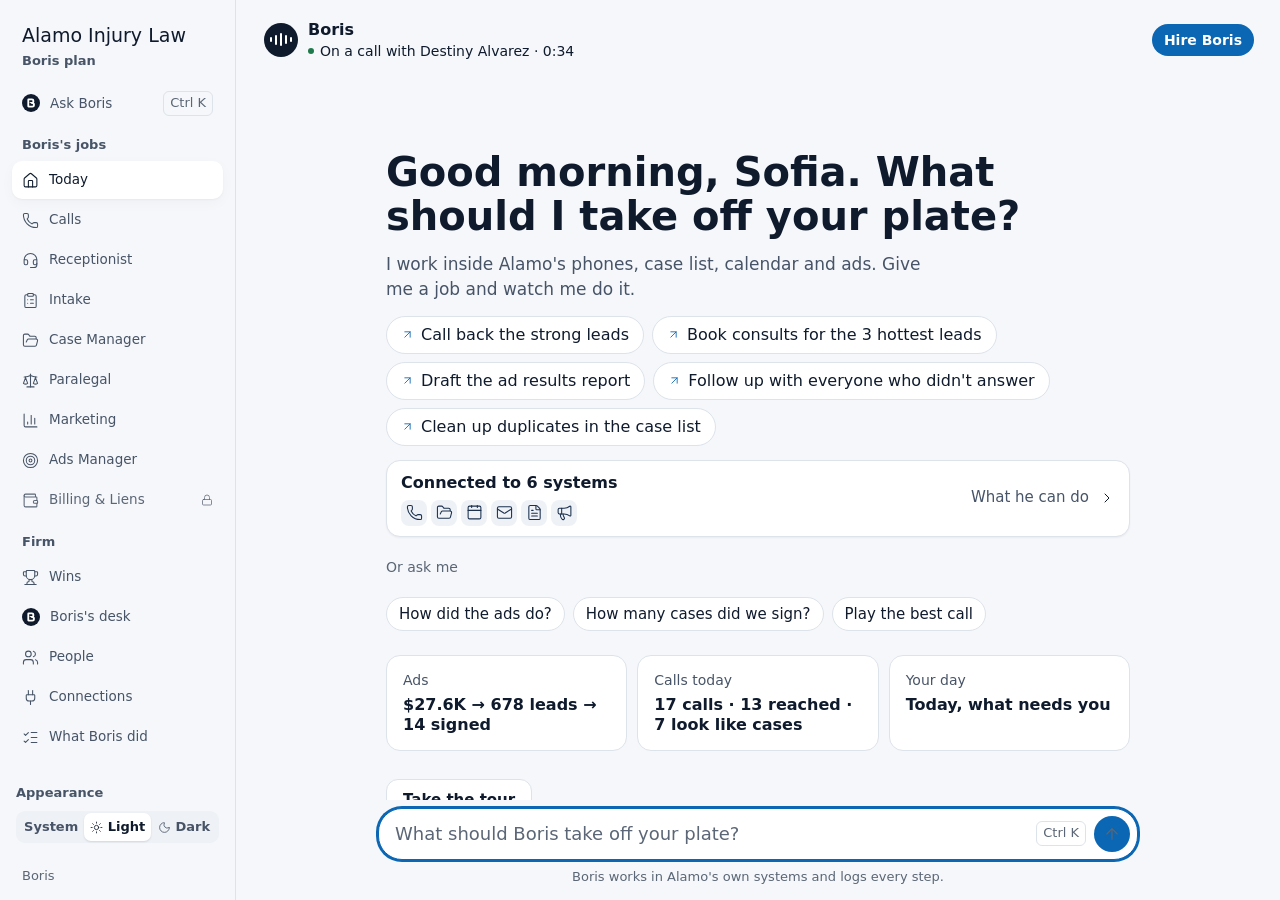
==== commit 3664971a: "v12.1: demo update (Boris demo v12.1: every sample call plays with a synced transcript, Boris = male" ====
--- a/demo/index.html
+++ b/demo/index.html
@@ -18,8 +18,8 @@
     <link rel="preload" as="image" href="./icons/boris-portrait-192.webp" type="image/webp" />
     <link rel="apple-touch-icon" href="icons/apple-touch-icon.png?v=32" />
     <title>Boris</title>
-    <script type="module" crossorigin src="./assets/index-CiVUf_02.js"></script>
-    <link rel="stylesheet" crossorigin href="./assets/index-Dnne-tW0.css">
+    <script type="module" crossorigin src="./assets/index-B6QNL1av.js"></script>
+    <link rel="stylesheet" crossorigin href="./assets/index-DHGEk_si.css">
   </head>
   <body>
     <div id="root"></div>
--- a/demo/assets/index-DHGEk_si.css
+++ b/demo/assets/index-DHGEk_si.css
@@ -0,0 +1 @@
+.bav{--s:40px;--t:clamp(1.5px, calc(var(--s) * .05), 3.5px);--g:clamp(1.5px, calc(var(--s) * .045), 4px);--c1:#38a8de;--c0:#0a7dc2;--hi:#bfe8ff;width:var(--s);height:var(--s);isolation:isolate;-webkit-user-select:none;user-select:none;border-radius:50%;flex:none;line-height:0;display:inline-block;position:relative}.bav>span,.bav__clip>span{pointer-events:none;border-radius:50%;position:absolute}.bav__clip{background:var(--av-ink,#0a1422);z-index:2;transition:transform .5s cubic-bezier(.3,1.45,.5,1);inset:0;overflow:hidden;transform:translateZ(0)}.bav__clip img{object-fit:cover;-webkit-user-drag:none;width:100%;height:100%;display:block}.bav__clip:after{content:"";box-shadow:inset 0 0 0 1px color-mix(in srgb, var(--hi) 16%, transparent);border-radius:50%;position:absolute;inset:0}.bav__aura{z-index:0;background:radial-gradient(closest-side, color-mix(in srgb, var(--c1) 42%, transparent), color-mix(in srgb, var(--c0) 12%, transparent) 62%, transparent 100%);opacity:0;transition:opacity .6s,transform .6s;inset:-22%;transform:scale(.9)}.bav__ring{inset:calc(-1 * (var(--g) + var(--t)));z-index:1;opacity:0;-webkit-mask:radial-gradient(farthest-side, transparent calc(100% - var(--t) - .5px), #000 calc(100% - var(--t)));-webkit-mask:radial-gradient(farthest-side, transparent calc(100% - var(--t) - .5px), #000 calc(100% - var(--t)));mask:radial-gradient(farthest-side, transparent calc(100% - var(--t) - .5px), #000 calc(100% - var(--t)));transition:opacity .35s}.bav__ring--work{background:conic-gradient(var(--c1) 0turn .17turn, transparent .17turn .5turn, var(--c0) .5turn .67turn, transparent .67turn)}.bav__ring--work2{--t:1.5px;inset:calc(-1 * (var(--g) * 2 + 4.5px));background:repeating-conic-gradient(color-mix(in srgb, var(--c1) 75%, transparent) 0turn .014turn, transparent .014turn .0625turn)}.bav__orbit{inset:calc(-1 * (var(--g) + var(--t) / 2));z-index:3;opacity:0;transition:opacity .35s}.bav__orbit i{width:calc(var(--t) * 2.2);height:calc(var(--t) * 2.2);margin:calc(var(--t) * -1.1) 0 0 calc(var(--t) * -1.1);box-shadow:0 0 calc(var(--t) * 3) var(--c1);background:#fff;border-radius:50%;position:absolute;top:0;left:50%}.bav__sheen{background:linear-gradient(115deg, transparent 38%, color-mix(in srgb, var(--hi) 16%, transparent) 50%, transparent 62%);opacity:0;border-radius:50%;inset:0;transform:translate(-120%)}.bav__desat{mix-blend-mode:saturation;opacity:0;background:#8a8a8a;border-radius:50%;transition:opacity .25s;inset:0}.bav__pulse{inset:calc(-1 * var(--g));z-index:1;border:var(--t) solid var(--c1);opacity:0}.bav--idle .bav__aura{animation:5.2s ease-in-out infinite bav-breathe}.bav--idle .bav__sheen{animation:9s ease-in-out 1.5s infinite bav-sheen}.bav--thinking .bav__aura{opacity:.55;animation:2.4s ease-in-out infinite bav-breathe-strong;transform:scale(1)}.bav--thinking .bav__ring--think,.bav--thinking .bav__orbit{opacity:1;animation:1.6s linear infinite bav-spin}.bav--working .bav__aura{opacity:.65;animation:1.6s ease-in-out infinite bav-breathe-strong;transform:scale(1.02)}.bav--working .bav__ring--work{opacity:1;animation:.9s linear infinite bav-spin}.bav--working .bav__ring--work2{opacity:.8;animation:3.2s linear infinite reverse bav-spin}.bav--working .bav__pulse{animation:.7s ease-out both bav-tick}.bav--done .bav__pulse{animation:1.1s cubic-bezier(.2,.8,.2,1) both bav-pulse}.bav--done .bav__clip{animation:.6s cubic-bezier(.3,1.5,.5,1) both bav-pop}.bav--done .bav__aura{animation:1.4s ease-out both bav-flash}.bav--error .bav__desat{opacity:1}.bav--error .bav__clip{transform:scale(.95)}.bav--error .bav__pulse{border-color:#ef6a5b;animation:.9s ease-out both bav-pulse}@keyframes bav-spin{to{transform:rotate(360deg)}}@keyframes bav-breathe{0%,to{opacity:.12;transform:scale(.94)}50%{opacity:.42;transform:scale(1.03)}}@keyframes bav-breathe-strong{0%,to{opacity:.45;transform:scale(.98)}50%{opacity:.75;transform:scale(1.05)}}@keyframes bav-sheen{0%,78%{opacity:0;transform:translate(-120%)}80%{opacity:1}96%{opacity:1}to{opacity:0;transform:translate(120%)}}@keyframes bav-pulse{0%{opacity:.95;transform:scale(1)}to{opacity:0;transform:scale(1.42)}}@keyframes bav-tick{0%{opacity:.7;transform:scale(1)}to{opacity:0;transform:scale(1.22)}}@keyframes bav-pop{0%{transform:scale(1)}40%{transform:scale(1.07)}to{transform:scale(1)}}@keyframes bav-flash{0%{opacity:.85;transform:scale(1.08)}to{opacity:.15;transform:scale(.96)}}@media (prefers-reduced-motion:reduce){.bav *,.bav{transition:none!important;animation:none!important}.bav--idle .bav__aura{opacity:.25}.bav--thinking .bav__ring--think{opacity:1}.bav--thinking .bav__orbit{opacity:0}}.bav__clip>.bav__mono{color:#e8f5ff;font:600 calc(var(--s) * .44) / 1 -apple-system, BlinkMacSystemFont, "SF Pro Rounded", "SF Pro Display", system-ui, sans-serif;letter-spacing:-.02em;text-shadow:0 1px 2px #00000059;-webkit-user-select:none;user-select:none;border-radius:50%;justify-content:center;align-items:center;display:flex;inset:0}.bav__aura{background:radial-gradient(closest-side, color-mix(in srgb, var(--c1) 42%, transparent), color-mix(in srgb, var(--c0) 12%, transparent) 62%, transparent 100%)}.bav__ring--think{background:conic-gradient(from 0turn, transparent 0turn .38turn, color-mix(in srgb, var(--c0) 55%, transparent) .7turn, var(--c1) .94turn, var(--hi) 1turn)}.bav__ring--work2{background:repeating-conic-gradient(color-mix(in srgb, var(--c1) 75%, transparent) 0turn .014turn, transparent .014turn .0625turn)}.bav--mono .bav__clip{background:radial-gradient(120% 120% at 30% 20%, color-mix(in srgb, var(--c1) 58%, var(--av-deep,#0d2c47)) 0%, var(--av-deep,#0d2c47) 58%, var(--av-ink,#0a1422) 100%)}.bav--replying .bav__aura{opacity:.6;animation:1.8s ease-in-out infinite bav-breathe-strong;transform:scale(1.02)}.bav--replying .bav__ring--think{opacity:.6;animation:3.2s linear infinite bav-spin}.bav__ripple,.bav__sparks{pointer-events:none;position:absolute}.bav__ripple{z-index:0;border:1.5px solid var(--c1);opacity:0;border-radius:50%;inset:-1px}.bav__sparks{z-index:4;inset:-16%}.bav__sparks i{width:calc(var(--s) * .15);height:calc(var(--s) * .15);background:var(--hi);clip-path:polygon(50% 0,61% 39%,100% 50%,61% 61%,50% 100%,39% 61%,0 50%,39% 39%);opacity:0;position:absolute}.bav__sparks i:first-child{top:2%;right:6%}.bav__sparks i:nth-child(2){width:calc(var(--s) * .1);height:calc(var(--s) * .1);top:30%;right:-4%}.bav__sparks i:nth-child(3){width:calc(var(--s) * .09);height:calc(var(--s) * .09);top:0;left:10%}.bav__sparks i:nth-child(4){width:calc(var(--s) * .11);height:calc(var(--s) * .11);bottom:12%;left:-2%}.bav--live{animation:4.6s ease-in-out infinite bav-live-breathe,14s ease-in-out 3s infinite bav-live-tilt}.bav--live .bav__aura{animation:5.2s ease-in-out infinite bav-breathe,17s ease-in-out infinite bav-drift;inset:-30%}.bav--live.bav--thinking .bav__aura{animation:2.4s ease-in-out infinite bav-breathe-strong,5s linear infinite bav-drift}.bav--live.bav--thinking .bav__ripple{animation:2.4s cubic-bezier(.2,.6,.3,1) infinite bav-ripple}.bav--live.bav--thinking .bav__ripple--2{animation-delay:1.2s}.bav--live.bav--working .bav__aura{animation:1.6s ease-in-out infinite bav-breathe-strong,4s linear infinite bav-drift}.bav--live.bav--replying .bav__aura{animation:1.8s ease-in-out infinite bav-breathe-strong,8s ease-in-out infinite bav-drift}.bav--live.bav--done{animation:4.6s ease-in-out infinite bav-live-breathe,.95s cubic-bezier(.3,1.3,.5,1) both bav-hop}.bav--live.bav--done .bav__aura{animation:1.4s ease-out both bav-flash}.bav--live.bav--error .bav__aura{opacity:.1;animation:none}.bav--live.bav--done .bav__sparks i{animation:.95s ease-out both bav-spark}.bav--live.bav--done .bav__sparks i:nth-child(2){animation-delay:90ms}.bav--live.bav--done .bav__sparks i:nth-child(3){animation-delay:.16s}.bav--live.bav--done .bav__sparks i:nth-child(4){animation-delay:50ms}.bav--live.bav--error{animation:4.6s ease-in-out infinite bav-live-breathe,.5s ease-in-out both bav-shake}@keyframes bav-live-breathe{0%,to{scale:1}50%{scale:1.025}}@keyframes bav-live-tilt{0%,70%,to{translate:0;rotate:0deg}76%{translate:0 -1.5px;rotate:-4deg}83%{translate:0 -2px;rotate:3deg}90%{translate:0;rotate:-.8deg}}@keyframes bav-drift{0%,to{translate:0}25%{translate:4% -3%}50%{translate:-2% 4%}75%{translate:-4% -2%}}@keyframes bav-ripple{0%{opacity:.6;transform:scale(1)}to{opacity:0;transform:scale(1.55)}}@keyframes bav-hop{0%{translate:0}28%{translate:0 -7px}52%{translate:0}68%{translate:0 -2px}to{translate:0}}@keyframes bav-spark{0%{opacity:0;transform:scale(.2)rotate(0)}35%{opacity:1;transform:scale(1.1)rotate(45deg)}to{opacity:0;transform:translateY(-6px)scale(.4)rotate(90deg)}}@keyframes bav-shake{0%,to{translate:0}20%{translate:-3px}45%{translate:3px}70%{translate:-2px}}@media (prefers-reduced-motion:reduce){.bav--live,.bav--live *{animation:none!important}.bav--live.bav--thinking .bav__ripple{opacity:.35}}:root,:root[data-theme=dark]{--bg:#000;--bg-chat:#000;--surface:#1c1c1e;--surface-2:#2c2c2e;--surface-3:#3a3a3c;--sheet-bg:#1c1c1e;--sheet-row:#2c2c2e;--text:#fff;--muted:#ebebf599;--faint:#ebebf54d;--quaternary:#ebebf529;--hairline:#54545899;--hairline-strong:#38383a;--fill:#7878805c;--fill-2:#78788052;--fill-3:#7676803d;--fill-4:#7474802e;--accent:#4aa8e0;--accent-fill:#0f84cb;--accent-ink:#fff;--accent-soft:color-mix(in srgb, var(--accent) 16%, transparent);--bubble-me:#0f84cb;--bubble-them:#262628;--green:#30d158;--amber:#ff9f0a;--red:#ff453a;--blue:var(--accent);--glass:#26262a94;--glass-strong:#1e1e21d1;--glass-line:#ffffff1a;--glass-hi:#ffffff17;--glass-shadow:0 8px 24px #00000052;--glass-press:#46464cb3;--material:saturate(180%) blur(24px);--scrim:#0000007a;--code-bg:#7474802e;--row-press:#ffffff0f;--shadow-lift:0 10px 30px #00000073;--lightningcss-light: ;--lightningcss-dark:initial;color-scheme:dark}:root[data-theme=light]{--bg:#f2f2f7;--bg-chat:#fff;--surface:#fff;--surface-2:#f2f2f7;--surface-3:#e5e5ea;--sheet-bg:#f2f2f7;--sheet-row:#fff;--text:#000;--muted:#3c3c4399;--faint:#3c3c434d;--quaternary:#3c3c432e;--hairline:#3c3c434a;--hairline-strong:#c6c6c8;--fill:#78788033;--fill-2:#78788029;--fill-3:#7676801f;--fill-4:#74748014;--accent:#0a7dc2;--accent-fill:#0a7dc2;--accent-ink:#fff;--bubble-me:#0a7dc2;--bubble-them:#e9e9eb;--green:#34c759;--amber:#ff9500;--red:#ff3b30;--glass:#ffffff9e;--glass-strong:#ffffffdb;--glass-line:#00000012;--glass-hi:#ffffffd9;--glass-shadow:0 6px 20px #00000014, 0 1px 3px #0000000d;--glass-press:#e1e1e6d9;--scrim:#00000038;--code-bg:#74748014;--row-press:#0000000d;--shadow-lift:0 10px 30px #00000024;--lightningcss-light:initial;--lightningcss-dark: ;color-scheme:light}:root{--accent-hi:var(--accent);--accent-deep:var(--accent-fill);--accent-grad:var(--accent-fill);--accent-grad-v:var(--accent-fill);--me-start:var(--bubble-me);--me-end:var(--bubble-me);--chrome:var(--glass-strong);--blur:var(--material);--font:-apple-system, BlinkMacSystemFont, "SF Pro Text", "SF Pro", "Helvetica Neue", system-ui, sans-serif;--font-display:-apple-system, BlinkMacSystemFont, "SF Pro Display", "SF Pro", "Helvetica Neue", system-ui, sans-serif;--spring:cubic-bezier(.32, 1.32, .55, 1);--spring-soft:cubic-bezier(.25, 1.15, .5, 1);--ease-out:cubic-bezier(.2, .8, .2, 1);--ios:cubic-bezier(.32, .72, 0, 1);--safe-top:env(safe-area-inset-top,0px);--safe-bottom:env(safe-area-inset-bottom,0px);--tabbar-total:calc(50px + var(--safe-bottom));--nav-h:calc(var(--safe-top) + 44px)}.theme-swap,.theme-swap *{transition:none!important}.kb-open{--tabbar-total:0px;--safe-bottom:0px}*{box-sizing:border-box;-webkit-tap-highlight-color:transparent}html,body{background:var(--bg);overscroll-behavior:none;height:100%;margin:0}body{color:var(--text);font:17px/1.35 var(--font);letter-spacing:-.01em;-webkit-font-smoothing:antialiased;-webkit-text-size-adjust:100%;text-rendering:optimizelegibility}#root{height:100%}button{font:inherit;color:inherit;cursor:pointer;-webkit-user-select:none;user-select:none;touch-action:manipulation;background:0 0;border:0;margin:0;padding:0}button:disabled{cursor:default}button:focus-visible,a:focus-visible{outline:2px solid var(--accent);outline-offset:2px}h1,h2,h3,p{margin:0}svg{flex:none}.accent{color:var(--accent)}.muted{color:var(--muted)}.app{height:var(--app-h,100dvh);background:var(--bg);position:fixed;inset:0 0 auto;overflow:hidden}.pane{background:var(--bg);position:absolute;inset:0;overflow:hidden}.pane--chat{visibility:hidden;pointer-events:none}.pane--chat.is-active{visibility:visible;pointer-events:auto}.pane--fade{animation:pane-fade .28s var(--ease-out) both}.pane--push{animation:pane-push .42s var(--ios) both;box-shadow:-12px 0 32px #00000080}.pane--pop{animation:pane-pop .36s var(--ios) both}@keyframes pane-fade{0%{opacity:0;transform:translateY(6px)}}@keyframes pane-push{0%{transform:translate(100%)}}@keyframes pane-pop{0%{opacity:.6;transform:translate(-28%)}}.navbar,.chat-head,.thread-bar,.composer,.tabbar{-webkit-backdrop-filter:var(--blur);backdrop-filter:var(--blur)}.tabbar{z-index:30;height:var(--tabbar-total);padding-bottom:var(--safe-bottom);background:var(--chrome);border-top:.5px solid var(--hairline);display:flex;position:absolute;bottom:0;left:0;right:0}.kb-open .tabbar{display:none}.tabbar__item{color:var(--faint);flex-direction:column;flex:1;justify-content:center;align-items:center;gap:2px;padding-top:4px;transition:color .2s;display:flex}.tabbar__icon{transition:transform .25s var(--spring);display:flex;position:relative}.tabbar__label{letter-spacing:.01em;font-size:10px;font-weight:600}.tabbar__badge{background:var(--accent);min-width:17px;height:17px;color:var(--accent-ink);text-align:center;border:1.5px solid var(--bg);box-sizing:content-box;animation:pop-in .4s var(--spring) both;border-radius:9px;padding:0 5px;font-size:11px;font-weight:700;line-height:17px;position:absolute;top:-5px;left:17px}@keyframes pop-in{0%{opacity:0;transform:scale(.3)}}.reconnect{z-index:60;top:calc(var(--safe-top) + 6px);background:var(--glass-strong);color:var(--amber);animation:fade-down .3s var(--ease-out) both;border-radius:999px;padding:5px 12px;font-size:12px;font-weight:600;position:absolute;left:50%;transform:translate(-50%)}@keyframes fade-down{0%{opacity:0;transform:translate(-50%,-8px)}}.screen{position:absolute;inset:0}.navbar{z-index:20;height:var(--nav-h);padding:var(--safe-top) 12px 0;-webkit-backdrop-filter:none;backdrop-filter:none;background:0 0;border-bottom:.5px solid #0000;grid-template-columns:1fr auto 1fr;align-items:center;transition:background-color .25s,border-color .25s;display:grid;position:absolute;top:0;left:0;right:0}.navbar.is-collapsed{background:var(--chrome);border-bottom-color:var(--hairline);-webkit-backdrop-filter:var(--blur);backdrop-filter:var(--blur)}.navbar__title{letter-spacing:-.01em;opacity:0;transition:opacity .2s ease, transform .25s var(--ease-out);font-size:17px;font-weight:600;transform:translateY(4px)}.navbar.is-collapsed .navbar__title{opacity:1;transform:none}.navbar__side{align-items:center;gap:8px;display:flex}.navbar__side--end{justify-content:flex-end}.screen__scroll{-webkit-overflow-scrolling:touch;overscroll-behavior-y:contain;padding-top:var(--nav-h);padding-bottom:calc(var(--tabbar-total) + 28px);position:absolute;inset:0;overflow:hidden auto}.largetitle{transform-origin:0;transform:scale(calc(1 + var(--stretch,0) / 900));padding:2px 20px 14px}.largetitle h1{letter-spacing:.005em;font-size:34px;font-weight:700;line-height:1.12}.screen__body{animation:body-in .45s var(--ease-out) both;padding:0 16px}@keyframes body-in{0%{opacity:0;transform:translateY(10px)}}.nav-btn{background:var(--fill-3);width:34px;height:34px;color:var(--accent);transition:transform .2s var(--spring), background-color .2s;border-radius:50%;justify-content:center;align-items:center;display:inline-flex}.nav-btn:active{background:var(--fill);transform:scale(.9)}.nav-btn--accent{background:var(--accent);color:var(--accent-ink)}.nav-btn--accent:active{background:var(--accent-deep)}.nav-btn.is-spinning svg{animation:.9s linear infinite spin}@keyframes spin{to{transform:rotate(360deg)}}.nav-back{height:44px;color:var(--accent);align-items:center;gap:0;margin-left:-6px;font-size:17px;display:inline-flex}.nav-back:active{opacity:.5}.text-btn{color:var(--accent);padding:6px 2px;font-size:17px;transition:opacity .15s}.text-btn:active{opacity:.5}.text-btn:disabled{opacity:.35}.text-btn--strong{font-weight:600}.link-btn{color:var(--accent);align-items:center;gap:2px;font-size:15px;display:inline-flex}.link-btn:active{opacity:.5}.btn-primary{background:var(--accent-grad);color:#fff;letter-spacing:-.01em;width:100%;height:52px;transition:transform .35s var(--spring), opacity .15s;border-radius:14px;font-size:17px;font-weight:600}.btn-primary:active{opacity:.86;transition-duration:.12s;transform:scale(.96)}.btn-primary--inline{border-radius:23px;width:auto;height:46px;margin-top:6px;padding:0 26px}.section{margin-top:28px}.section-h{letter-spacing:-.01em;align-items:baseline;gap:8px;margin:0 4px 10px;font-size:20px;font-weight:700;display:flex}.section-h h2{font-size:20px;font-weight:700}.section-h--row{justify-content:space-between}.section-h__count,.section-h__meta{color:var(--muted);font-size:15px;font-weight:500}.section-h--small{text-transform:uppercase;letter-spacing:.05em;color:var(--muted);margin:22px 4px 8px;font-size:13px;font-weight:600}.stack{flex-direction:column;gap:10px;display:flex}.card{text-align:left;background:var(--surface);border:.5px solid var(--hairline);border-radius:20px;width:100%;padding:16px;display:block}button.card{transition:transform .25s var(--spring), background-color .2s}button.card:active{background:var(--surface-2);transform:scale(.975)}.card__head{align-items:center;gap:10px;margin-bottom:12px;display:flex}.card__head h2{flex:1;font-size:17px;font-weight:600}.card__icon{background:var(--surface-3);width:28px;height:28px;color:var(--text);border-radius:8px;justify-content:center;align-items:center;display:inline-flex}.card__icon--accent{background:var(--accent-soft);color:var(--accent)}.card__meta{color:var(--muted);font-size:13px}.list{background:var(--surface);border:.5px solid var(--hairline);border-radius:18px;overflow:hidden}.list>*+:before{content:"";background:var(--hairline);height:.5px;position:absolute;top:0;left:66px;right:0}.list>*{position:relative}.list--goals>*+:before{left:50px}.list>.skeleton{padding:14px 16px}.list__note{color:var(--amber);background:color-mix(in srgb, var(--amber) 7%, transparent);padding:10px 16px;font-size:13px}.list__empty{color:var(--muted);padding:18px 16px;font-size:15px}.list__empty--center{text-align:center;flex-direction:column;align-items:center;gap:12px;padding:34px 20px;display:flex}.footnote{color:var(--faint);margin:12px 6px 0;font-size:12.5px;line-height:1.45}.banner{border-radius:14px;margin:0 0 12px;padding:11px 14px;font-size:14px}.chip{background:var(--surface-3);color:var(--muted);border-radius:999px;align-items:center;padding:3px 9px;font-size:12px;font-weight:600;animation:1.6s ease-in-out infinite breathe-o;display:inline-flex}@keyframes breathe-o{50%{opacity:.55}}.badge{background:var(--accent);min-width:22px;height:22px;color:var(--accent-ink);text-align:center;border-radius:11px;align-self:center;padding:0 7px;font-size:13px;font-weight:700;line-height:22px}.empty{text-align:center;animation:body-in .5s var(--ease-out) both;flex-direction:column;align-items:center;gap:10px;padding:44px 24px 12px;display:flex}.empty h2{margin-top:8px;font-size:22px;font-weight:700}.empty p{color:var(--muted);max-width:300px;font-size:15px;line-height:1.45}.skeleton{align-items:center;gap:12px;display:flex}.skeleton__lines{flex-direction:column;flex:1;gap:9px;display:flex}.skeleton__line{border-radius:6px;height:11px}.skeleton__avatar{border-radius:50%;width:40px;height:40px}.skeleton__line,.skeleton__avatar{background:linear-gradient(90deg, var(--fill-4) 0%, var(--fill-3) 40%, var(--fill-4) 80%) 0 0 / 300% 100%;animation:1.5s ease-in-out infinite sheen}@keyframes sheen{0%{background-position:100% 0}to{background-position:-50% 0}}.status{color:var(--muted);white-space:nowrap;align-items:center;gap:6px;font-size:13px;font-weight:600;display:inline-flex}.status__dot{background:currentColor;border-radius:50%;flex:none;width:7px;height:7px}.status--thinking,.status--working{color:var(--accent)}.status--thinking .status__dot,.status--working .status__dot{animation:1.2s ease-in-out infinite breathe-o}.status--done{color:var(--green)}.status--queued{color:var(--muted)}.status__suffix{color:var(--muted);font-weight:500}.live-sub{align-items:center;gap:7px;display:inline-flex}.live-dot{background:var(--green);border-radius:50%;width:8px;height:8px;animation:1.4s ease-in-out infinite breathe-o}.task{animation:card-in .5s var(--spring-soft) both;position:relative;overflow:hidden}@keyframes card-in{0%{opacity:0;transform:translateY(14px)scale(.98)}}.task__head{align-items:center;gap:12px;display:flex}.task__titles{flex-direction:column;flex:1;gap:2px;min-width:0;display:flex}.task__title{letter-spacing:-.01em;white-space:nowrap;text-overflow:ellipsis;font-size:16.5px;font-weight:600;overflow:hidden}.task__time{color:var(--muted);font-variant-numeric:tabular-nums;align-self:flex-start;font-size:14px;font-weight:500}.task__time.is-live{color:var(--text)}.task__update{color:var(--muted);-webkit-line-clamp:2;-webkit-box-orient:vertical;margin-top:12px;font-size:14.5px;line-height:1.42;display:-webkit-box;overflow:hidden}.task__update--prompt{color:var(--muted)}.task--error .task__update{color:var(--red)}.task__foot{color:var(--faint);gap:12px;margin-top:10px;padding-bottom:4px;font-size:12.5px;display:flex}.task__progress{background:var(--accent-soft);border-radius:2px;height:2px;position:absolute;bottom:9px;left:16px;right:16px;overflow:hidden}.task__progress:after{content:"";background:var(--accent);width:40%;animation:indeterminate 1.4s var(--ease-out) infinite;border-radius:2px;position:absolute;inset:0}@keyframes indeterminate{0%{transform:translate(-100%)}to{transform:translate(260%)}}.thread{position:absolute;inset:0}.thread-bar{z-index:20;height:calc(var(--safe-top) + 56px);padding:var(--safe-top) 12px 0;background:var(--chrome);border-bottom:.5px solid var(--hairline);grid-template-columns:88px 1fr 88px;align-items:center;display:grid;position:absolute;top:0;left:0;right:0}.thread-bar>:last-child{justify-self:end}.thread-bar__center{flex-direction:column;align-items:center;gap:1px;min-width:0;display:flex}.thread-bar__title{white-space:nowrap;text-overflow:ellipsis;max-width:100%;font-size:16px;font-weight:600;overflow:hidden}.thread-bar .status{font-size:12px}.thread .empty{padding-top:calc(var(--safe-top) + 120px)}.sheet-layer,.action-layer,.ctx,.lightbox{height:var(--app-h,100dvh);z-index:100;position:fixed;top:0;left:0;right:0}.sheet-backdrop{background:var(--scrim);animation:.3s both fade-in;position:absolute;inset:0}.sheet-layer.is-closing .sheet-backdrop{animation:.26s both fade-out}@keyframes fade-in{0%{opacity:0}}@keyframes fade-out{to{opacity:0}}.sheet{max-height:calc(100% - var(--safe-top) - 12px);background:var(--sheet-bg);border-top:.5px solid var(--hairline-strong);padding-bottom:var(--safe-bottom);animation:sheet-up .5s var(--spring-soft) both;transition:transform .38s var(--spring-soft);will-change:transform;border-radius:16px 16px 0 0;flex-direction:column;display:flex;position:absolute;bottom:0;left:0;right:0}.sheet.is-dragging{transition:none}.sheet-layer.is-closing .sheet{animation:sheet-down .26s var(--ios) both}@keyframes sheet-up{0%{transform:translateY(100%)}}@keyframes sheet-down{to{transform:translateY(100%)}}.sheet__drag{touch-action:none;cursor:grab;flex:none;justify-content:center;height:22px;padding-top:7px;display:flex}.sheet__grabber{background:var(--fill);border-radius:3px;width:36px;height:5px}.sheet__header{touch-action:none;flex:none;grid-template-columns:1fr auto 1fr;align-items:center;padding:0 16px 8px;display:grid}.sheet__header>:last-child{justify-self:end}.sheet__header>:first-child{justify-self:start}.sheet__header h2{font-size:17px;font-weight:600}.sheet__body{overscroll-behavior:contain;padding:8px 16px 22px;overflow-y:auto}.form-group{background:var(--surface-3);border-radius:14px;overflow:hidden}.form-field{width:100%;color:var(--text);font:inherit;background:0 0;border:0;outline:0;padding:13px 16px;font-size:17px;display:block}.form-field::placeholder{color:var(--faint)}.form-field--area{resize:none;min-height:132px;line-height:1.4}.form-sep{background:var(--hairline-strong);height:.5px;margin-left:16px}.form-foot{color:var(--muted);margin:8px 6px 0;font-size:13px;line-height:1.4}.ideas{grid-template-columns:1fr 1fr;gap:10px;display:grid}.idea{text-align:left;background:var(--surface-2);border:.5px solid var(--hairline);transition:transform .22s var(--spring), background-color .2s;border-radius:16px;flex-direction:column;gap:8px;padding:13px;display:flex}.idea:active{background:var(--surface-3);transform:scale(.96)}.idea__icon{background:var(--accent-soft);width:26px;height:26px;color:var(--accent);border-radius:8px;justify-content:center;align-items:center;display:inline-flex}.idea__text{flex-direction:column;gap:3px;display:flex}.idea__text b{font-size:15px;font-weight:600}.idea__text span{color:var(--muted);-webkit-line-clamp:3;-webkit-box-orient:vertical;font-size:13px;line-height:1.35;display:-webkit-box;overflow:hidden}.action-layer{background:var(--scrim);animation:.25s both fade-in}.action-layer.is-closing{animation:.22s both fade-out}.action-sheet{left:8px;right:8px;bottom:calc(var(--safe-bottom) + 8px);animation:sheet-up .45s var(--spring-soft) both;flex-direction:column;gap:8px;display:flex;position:absolute}.action-layer.is-closing .action-sheet{animation:sheet-down .22s var(--ios) both}.action-sheet__group,.action-sheet__cancel{background:var(--glass-strong);-webkit-backdrop-filter:var(--blur);backdrop-filter:var(--blur);border-radius:14px;overflow:hidden}.action-sheet__title{text-align:center;color:var(--muted);white-space:nowrap;text-overflow:ellipsis;padding:14px 16px;font-size:13px;overflow:hidden}.action-sheet__group button,.action-sheet__cancel{width:100%;height:57px;color:var(--accent);border-top:.5px solid var(--hairline-strong);font-size:20px;display:block}.action-sheet__group button:active,.action-sheet__cancel:active{background:var(--fill-3)}.action-sheet__group button.is-destructive{color:var(--red)}.action-sheet__cancel{border-top:0;font-weight:600}.chat{--top:calc(var(--safe-top) + 74px);position:absolute;inset:0;overflow:hidden}.chat-head{z-index:20;height:var(--top);padding:calc(var(--safe-top) + 6px) 16px 6px;background:var(--chrome);border-bottom:.5px solid var(--hairline);flex-direction:column;justify-content:center;align-items:center;gap:3px;display:flex;position:absolute;top:0;left:0;right:0}.chat-head__text{flex-direction:column;align-items:center;line-height:1.2;display:flex}.chat-head__name{letter-spacing:.01em;font-size:12.5px;font-weight:600}.chat-head__status{color:var(--muted);white-space:nowrap;text-overflow:ellipsis;max-width:260px;font-size:11px;animation:.3s both fade-in;overflow:hidden}.chat-head__status.is-busy{color:var(--accent)}.chat-head__status.is-off{color:var(--amber)}.pill-btn{background:var(--fill-3);height:30px;animation:pop-in .35s var(--spring) both;transition:transform .2s var(--spring);border-radius:15px;align-items:center;gap:5px;padding:0 12px;font-size:13px;font-weight:600;display:inline-flex;position:absolute;bottom:16px;right:14px}.pill-btn:active{transform:scale(.92)}.chat__scroll{-webkit-overflow-scrolling:touch;overscroll-behavior-y:contain;overflow-anchor:none;padding:calc(var(--top) + 8px) 0 calc(var(--composer-h,58px) + var(--tabbar-total) + 10px);position:absolute;inset:0;overflow:hidden auto}.chat__content{flex-direction:column;justify-content:flex-end;min-height:100%;padding:0 12px;display:flex}.chat__skeleton{flex-direction:column;gap:22px;padding:20px 8px;display:flex}.stamp{text-align:center;color:var(--faint);margin:18px 0 6px;font-size:11.5px}.stamp b{color:var(--muted);font-weight:600}.row{align-items:flex-end;gap:6px;margin-top:2px;display:flex}.row.is-first{margin-top:10px}.row--me{justify-content:flex-end}.row__avatar{flex:none;align-self:flex-end;width:28px}.row__stack{flex-direction:column;gap:3px;min-width:0;max-width:min(78%,520px);display:flex}.row--me .row__stack{align-items:flex-end}.row--them .row__stack{align-items:flex-start}.row.is-new.row--me{animation:msg-in-me .5s var(--spring) both}.row.is-new.row--them{animation:msg-in-them .55s var(--spring-soft) both}@keyframes msg-in-me{0%{opacity:0;transform:translate(18px,22px)scale(.86)}}@keyframes msg-in-them{0%{opacity:0;transform:translate(-10px,10px)scale(.92)}}.row--me{transform-origin:100% 100%}.row--them{transform-origin:0 100%}.bubble{overflow-wrap:anywhere;max-width:100%;transition:transform .25s var(--spring), opacity .2s;-webkit-touch-callout:none;border-radius:19px;padding:8px 13px;font-size:16.5px;line-height:1.34;position:relative}.bubble.is-pressing{transform:scale(.96)}.bubble__text{white-space:pre-wrap}.bubble.has-tail:before,.bubble.has-tail:after{content:"";height:18px;position:absolute;bottom:0}.bubble--me.has-tail:before{background:var(--me-end);border-bottom-left-radius:16px 14px;width:20px;right:-7px}.bubble--me.has-tail:after{background:var(--bg);border-bottom-left-radius:10px;width:10px;right:-10px}.bubble--them.has-tail:before{background:var(--bubble-them);border-bottom-right-radius:16px 14px;width:20px;left:-7px}.bubble--them.has-tail:after{background:var(--bg);border-bottom-right-radius:10px;width:10px;left:-10px}.row.is-sending .bubble,.row.is-queued .bubble{opacity:.62}.row.is-failed .bubble--me,.row.is-failed .bubble--me.has-tail:before{background:var(--fill)}.receipt{color:var(--faint);align-items:center;gap:4px;margin:1px 4px 0;font-size:11px;font-weight:500;animation:.3s both fade-in;display:inline-flex}.receipt.is-error{color:var(--red);font-weight:600}.sysnote{background:color-mix(in srgb, var(--red) 10%, transparent);max-width:86%;color:var(--red);text-align:center;border-radius:999px;align-self:center;align-items:center;gap:7px;margin:12px auto 4px;padding:6px 12px;font-size:12.5px;display:inline-flex}.sysnote.is-new{animation:.4s both fade-in}.sysnote__dot{background:var(--red);border-radius:50%;flex:none;width:6px;height:6px}.bubble--typing{min-height:36px;animation:msg-in-them .5s var(--spring-soft) both;align-items:center;gap:7px;padding:6px 13px 6px 7px;display:inline-flex}.typing{align-items:center;gap:4px;display:inline-flex}.typing i{background:var(--faint);border-radius:50%;width:7px;height:7px;animation:1.25s ease-in-out infinite typing}.typing i:nth-child(2){animation-delay:.16s}.typing i:nth-child(3){animation-delay:.32s}@keyframes typing{0%,60%,to{opacity:.45;transform:translateY(0)}30%{opacity:1;transform:translateY(-3px)}}.bubble--streaming .md>:last-child:after{content:"";background:var(--accent);vertical-align:1px;border-radius:50%;width:7px;height:7px;margin-left:5px;animation:.9s ease-in-out infinite breathe-o;display:inline-block}.activity{max-width:100%;color:var(--muted);white-space:nowrap;align-items:center;gap:6px;margin:2px 4px 0;font-size:12px;display:flex}.activity__dot{background:var(--accent);border-radius:50%;flex:none;width:6px;height:6px;animation:1.1s ease-in-out infinite breathe-o}.activity__dot.is-tool{background:var(--accent-hi)}.activity__text{text-overflow:ellipsis;min-width:0;color:var(--text);opacity:.82;animation:activity-in .3s var(--ease-out) both;overflow:hidden}@keyframes activity-in{0%{opacity:0;transform:translateY(4px)}}.activity__meta{font-variant-numeric:tabular-nums;color:var(--faint);flex:none}.media{flex-direction:column;gap:3px;max-width:260px;display:flex}.media--me{align-items:flex-end}.media--grid{grid-template-columns:1fr 1fr;width:260px;display:grid}.media__img{background:var(--surface-2);min-width:120px;min-height:90px;transition:transform .25s var(--spring);border-radius:18px;display:block;position:relative;overflow:hidden}.media__img:active{transform:scale(.97)}.media__img img{object-fit:cover;opacity:0;width:100%;max-width:260px;max-height:340px;transition:opacity .3s;display:block}.media--grid .media__img img{aspect-ratio:1;height:100%}.media__img.is-ok img{opacity:1}.media__img.is-loading{background:linear-gradient(90deg, var(--fill-4), var(--fill-3), var(--fill-4)) 0 0 / 300% 100%;animation:1.5s ease-in-out infinite sheen}.media__err{min-height:90px;color:var(--muted);justify-content:center;align-items:center;padding:0 14px;font-size:13px;display:flex}.media__video{background:#000;border-radius:18px;max-width:260px;display:block}.media__audio{width:250px}.media__file{background:var(--bubble-them);color:var(--text);border-radius:16px;align-items:center;gap:10px;padding:10px 14px 10px 10px;text-decoration:none;display:flex}.media__file-icon{background:var(--accent-soft);width:36px;height:36px;color:var(--accent);border-radius:10px;justify-content:center;align-items:center;display:inline-flex}.media__file-name{text-overflow:ellipsis;white-space:nowrap;flex:1;min-width:0;font-size:14px;overflow:hidden}.media__file-open{color:var(--accent);font-size:13px;font-weight:600}.jump{z-index:15;left:50%;bottom:calc(var(--composer-h,58px) + var(--tabbar-total) + 12px);background:var(--glass-strong);border:.5px solid var(--hairline-strong);min-width:34px;height:34px;-webkit-backdrop-filter:var(--blur);backdrop-filter:var(--blur);color:var(--text);opacity:0;pointer-events:none;transition:opacity .2s ease, transform .35s var(--spring);border-radius:17px;justify-content:center;align-items:center;gap:6px;padding:0 9px;font-size:13px;font-weight:600;display:inline-flex;position:absolute;transform:translate(-50%,12px)scale(.8)}.jump.is-in{opacity:1;pointer-events:auto;transform:translate(-50%)scale(1)}.jump.has-unread{background:var(--accent);color:var(--accent-ink);border-color:#0000;padding:0 12px 0 14px}.jump:active{transform:translate(-50%)scale(.92)}.composer{z-index:25;left:0;right:0;bottom:var(--tabbar-total);background:var(--chrome);border-top:.5px solid var(--hairline);align-items:flex-end;gap:8px;padding:8px 10px;display:flex;position:absolute}.composer:after{content:"";background:0 0;height:1px;position:absolute;bottom:-1px;left:0;right:0}.kb-open .composer{padding-bottom:8px}.composer__attach{background:var(--fill-3);width:36px;height:36px;color:var(--text);transition:transform .2s var(--spring), opacity .2s;border-radius:50%;justify-content:center;align-items:center;margin-bottom:1px;display:inline-flex}.composer__attach:active{transform:scale(.88)}.composer__attach:disabled{opacity:.35}.composer__field{border:1px solid var(--hairline-strong);background:var(--fill-4);border-radius:19px;flex:1;min-width:0;transition:border-radius .2s}.composer__field.has-media{border-radius:18px}.composer__thumbs{gap:8px;padding:8px 8px 2px;display:flex;overflow-x:auto}.thumb{background:var(--surface-3);width:64px;height:64px;animation:pop-in .35s var(--spring) both;border-radius:12px;flex:none;position:relative;overflow:hidden}.thumb img{object-fit:cover;width:100%;height:100%;display:block}.thumb button{color:#fff;background:#000000a8;border-radius:50%;justify-content:center;align-items:center;width:20px;height:20px;display:inline-flex;position:absolute;top:4px;right:4px}.thumb.is-loading{background:linear-gradient(90deg, var(--fill-4), var(--fill-2), var(--fill-4)) 0 0 / 300% 100%;animation:1.2s ease-in-out infinite sheen}.composer__row{align-items:flex-end;display:flex}.composer__row textarea{resize:none;min-width:0;color:var(--text);font:inherit;max-height:148px;caret-color:var(--accent);background:0 0;border:0;outline:0;flex:1;padding:7px 4px 7px 14px;font-size:16.5px;line-height:1.3;display:block}.composer__row textarea::placeholder{color:var(--faint)}.composer__send{background:var(--fill-3);width:30px;height:30px;color:var(--faint);transition:transform .3s var(--spring), background-color .18s, color .18s;border-radius:50%;flex:none;justify-content:center;align-items:center;margin:3px 3px 3px 0;display:inline-flex;transform:scale(.86)}.composer__send.is-on{background:var(--accent);color:var(--accent-ink);transform:scale(1)}.composer__send.is-on:active{transform:scale(.86)}.chat-empty{text-align:center;animation:body-in .6s var(--ease-out) both;flex-direction:column;align-items:center;gap:10px;margin:auto 0;padding:24px 12px 12px;display:flex}.chat-empty h2{letter-spacing:-.015em;margin-top:10px;font-size:22px;font-weight:700}.chat-empty p{max-width:300px;color:var(--muted);font-size:15px;line-height:1.45}.chat-empty--compact{gap:14px}.chat-empty__chips{flex-direction:column;align-items:stretch;gap:8px;width:100%;max-width:320px;margin-top:14px;display:flex}.chip-btn{background:var(--surface);border:.5px solid var(--hairline-strong);text-align:left;transition:transform .22s var(--spring), background-color .2s;border-radius:16px;padding:11px 16px;font-size:15px}.chip-btn:active{background:var(--surface-2);transform:scale(.97)}.ctx{z-index:110}.ctx__backdrop{background:color-mix(in srgb, var(--bg) 72%, transparent);-webkit-backdrop-filter:blur(8px)saturate(60%);backdrop-filter:blur(8px)saturate(60%);animation:.22s both fade-in;position:absolute;inset:0}.ctx.is-closing .ctx__backdrop,.ctx.is-closing .ctx__menu,.ctx.is-closing .ctx__bubble{animation:.18s both fade-out}.ctx__bubble{animation:ctx-pop .4s var(--spring) both;display:flex;position:absolute;overflow:hidden}.ctx__bubble.is-me{justify-content:flex-end}.ctx__bubble .bubble{overflow-y:auto;-webkit-mask:linear-gradient(#000 calc(100% - 36px),#0000);mask:linear-gradient(#000 calc(100% - 36px),#0000)}@keyframes ctx-pop{0%{transform:scale(.96)}45%{transform:scale(1.03)}to{transform:scale(1)}}.ctx__menu{background:var(--glass-strong);width:240px;-webkit-backdrop-filter:var(--blur);backdrop-filter:var(--blur);transform-origin:0 0;animation:menu-in .38s var(--spring) both;border-radius:14px;position:absolute;overflow:hidden}.ctx__menu.is-me{transform-origin:100% 0}@keyframes menu-in{0%{opacity:0;transform:scale(.6)}}.ctx__menu button{text-align:left;justify-content:space-between;align-items:center;width:100%;height:44px;padding:0 16px;font-size:16.5px;display:flex}.ctx__menu button+button{border-top:.5px solid var(--hairline-strong)}.ctx__menu button:active{background:var(--fill-3)}.lightbox{z-index:120;touch-action:none;background:#000;justify-content:center;align-items:center;animation:.22s both fade-in;display:flex}.lightbox.is-closing{animation:.2s both fade-out}.lightbox img{object-fit:contain;max-width:100%;max-height:100%;animation:zoom-in .38s var(--spring-soft) both;transition:transform .25s var(--ease-out)}@keyframes zoom-in{0%{opacity:0;transform:scale(.88)}}.lightbox__close{top:calc(var(--safe-top) + 10px);background:var(--fill);color:#fff;border-radius:50%;justify-content:center;align-items:center;width:34px;height:34px;display:inline-flex;position:absolute;right:14px}.toast{z-index:130;left:50%;top:calc(var(--safe-top) + 10px);background:var(--glass-strong);border:.5px solid var(--hairline-strong);max-width:calc(100% - 40px);-webkit-backdrop-filter:var(--blur);backdrop-filter:var(--blur);white-space:nowrap;text-overflow:ellipsis;border-radius:999px;padding:10px 18px;font-size:14px;font-weight:600;position:fixed;overflow:hidden;transform:translate(-50%)}.toast.is-in{animation:toast-in .45s var(--spring) both}.toast.is-out{animation:.25s both toast-out}@keyframes toast-in{0%{opacity:0;transform:translate(-50%,-16px)scale(.9)}}@keyframes toast-out{to{opacity:0;transform:translate(-50%,-10px)scale(.95)}}.md{overflow-wrap:anywhere}.md>:first-child{margin-top:0}.md>:last-child{margin-bottom:0}.md p{margin:0 0 .55em}.md ul,.md ol{margin:.2em 0 .6em;padding-left:1.25em}.md li{margin:.15em 0}.md h1,.md h2,.md h3,.md h4{letter-spacing:-.005em;margin:.8em 0 .35em;font-size:1.02em;font-weight:700}.md h1{font-size:1.15em}.md a{color:var(--accent-hi);text-decoration:underline;-webkit-text-decoration-color:color-mix(in srgb, var(--accent) 45%, transparent);text-decoration-color:color-mix(in srgb, var(--accent) 45%, transparent);text-underline-offset:2px}.md strong{font-weight:650}.md code{background:var(--fill-3);border-radius:5px;padding:.1em .35em;font:.86em/1.4 ui-monospace,SF Mono,Menlo,monospace}.md pre{background:var(--code-bg);border-radius:12px;margin:.5em 0;padding:10px 12px;overflow-x:auto}.md pre code{background:0 0;padding:0}.md blockquote{border-left:2px solid var(--accent);color:var(--muted);margin:.4em 0;padding-left:10px}.md hr{background:var(--hairline-strong);border:0;height:.5px;margin:.8em 0}.md table{border-collapse:collapse;margin:.4em 0;font-size:.9em;display:block;overflow-x:auto}.md th,.md td{border-bottom:.5px solid var(--hairline-strong);text-align:left;padding:5px 9px}.md img{border-radius:12px;max-width:100%}.bubble--me .md a,.bubble--me a{color:#fff;-webkit-text-decoration-color:var(--muted);text-decoration-color:var(--muted)}.onboard{height:var(--app-h,100dvh);background:var(--bg);flex-direction:column;display:flex;position:fixed;inset:0 0 auto}.onboard__scroll{padding:calc(var(--safe-top) + 28px) 28px 16px;flex:1;overflow-y:auto}.onboard__hero{text-align:center;animation:body-in .7s var(--ease-out) both;flex-direction:column;align-items:center;display:flex}.onboard__hero h1{letter-spacing:-.01em;margin-top:18px;font-size:34px;font-weight:700;line-height:1.12}.onboard__hero p{color:var(--muted);max-width:320px;margin-top:10px;font-size:17px;line-height:1.4}.features{flex-direction:column;gap:20px;margin:30px 0 0;padding:0;list-style:none;display:flex}.features li{animation:feature-in .6s var(--ease-out) both;align-items:flex-start;gap:16px;display:flex}@keyframes feature-in{0%{opacity:0;transform:translateY(16px)}}.features__icon{width:44px;color:var(--accent);flex:none;justify-content:center;padding-top:2px;display:flex}.features b{margin-bottom:2px;font-size:16px;font-weight:600;display:block}.features p{color:var(--muted);font-size:15px;line-height:1.4}.onboard__foot{padding:14px 24px calc(var(--safe-bottom) + 20px);animation:body-in .6s .5s var(--ease-out) both;flex:none}.glance{grid-template-columns:repeat(3,1fr);gap:10px;display:grid}.glance__tile{background:var(--surface);border:.5px solid var(--hairline);text-align:left;transition:transform .22s var(--spring), background-color .2s;border-radius:18px;flex-direction:column;align-items:flex-start;gap:2px;padding:12px 12px 11px;display:flex}.glance__tile:active{background:var(--surface-2);transform:scale(.95)}.glance__icon{color:var(--accent);margin-bottom:6px}.glance__num{letter-spacing:-.02em;font-variant-numeric:tabular-nums;font-size:26px;font-weight:700;line-height:1.05}.glance__label{color:var(--muted);font-size:12px}.brief-card{margin-top:16px}.collapsible__inner{max-height:300px;transition:max-height .45s var(--ios);position:relative;overflow:hidden}.collapsible:not(.is-tall) .collapsible__inner{max-height:none}.collapsible.is-tall:not(.is-open) .collapsible__inner{-webkit-mask-image:linear-gradient(#000 70%,#0000);mask-image:linear-gradient(#000 70%,#0000)}.collapsible__toggle{color:var(--accent);align-items:center;gap:4px;margin-top:8px;font-size:15px;font-weight:600;display:inline-flex}.collapsible__toggle svg{transition:transform .3s var(--spring)}.collapsible.is-open .collapsible__toggle svg{transform:rotate(180deg)}.brief{color:var(--text);font-size:15px;line-height:1.5}.contact{align-items:flex-start;gap:12px;padding:12px 16px;display:flex}.avatar{color:#fff;letter-spacing:.02em;background:#8e8e93;border-radius:50%;flex:none;justify-content:center;align-items:center;width:40px;height:40px;font-size:15px;font-weight:600;display:inline-flex}.avatar--vip{background:var(--accent-grad-v);color:#fff}.contact__body{flex:1;min-width:0}.contact__top{justify-content:space-between;align-items:baseline;gap:10px;display:flex}.contact__name{white-space:nowrap;text-overflow:ellipsis;align-items:center;gap:6px;font-size:16px;font-weight:600;display:inline-flex;overflow:hidden}.vip{letter-spacing:.06em;background:var(--accent-soft);color:var(--accent);border-radius:5px;padding:1px 5px;font-size:10px;font-weight:700}.contact__time{color:var(--faint);flex:none;font-size:14px}.contact__snippet{color:var(--muted);-webkit-line-clamp:2;-webkit-box-orient:vertical;margin-top:2px;font-size:14.5px;line-height:1.38;display:-webkit-box;overflow:hidden}.contact .badge{margin-top:8px}.loop{text-align:left;align-items:center;gap:12px;width:100%;padding:13px 14px 13px 16px;transition:background-color .15s;display:flex}.loop:active{background:var(--surface-2)}.loop__dot{background:var(--accent);border-radius:50%;flex:none;width:9px;height:9px}.loop__dot--waiting{background:var(--blue)}.loop__dot--building{background:var(--green)}.loop__dot--parked{background:var(--faint)}.loop__body{flex:1;min-width:0}.loop__title{-webkit-line-clamp:2;-webkit-box-orient:vertical;font-size:15px;line-height:1.35;display:-webkit-box;overflow:hidden}.loop__meta{color:var(--muted);margin-top:2px;font-size:13px}.loop__chev{color:var(--faint)}.section>.list~.list{margin-top:10px}.section .list>.loop+.loop:before{left:37px}.segmented{background:var(--fill-3);border-radius:10px;padding:2px;display:flex;position:relative}.segmented button{z-index:1;min-width:0;height:30px;color:var(--muted);white-space:nowrap;flex:1;justify-content:center;align-items:center;gap:4px;font-size:13px;font-weight:500;transition:color .2s;display:inline-flex;position:relative}.segmented button.is-active{color:var(--text);font-weight:600}.segmented__thumb{background:var(--seg-thumb);transition:transform .38s var(--spring-soft), width .38s var(--spring-soft);border-radius:8px;position:absolute;top:2px;bottom:2px;left:0;box-shadow:0 3px 8px #00000040}.segmented__count{opacity:.7;font-variant-numeric:tabular-nums;font-size:11px;font-weight:600}.list--goals{margin-top:14px}.goal{text-align:left;width:100%;animation:card-in .45s var(--spring-soft) both;align-items:flex-start;gap:12px;padding:14px 14px 14px 16px;transition:background-color .15s;display:flex}.goal:active{background:var(--surface-2)}.goal__check{border:1.6px solid var(--accent);border-radius:50%;flex:none;width:22px;height:22px;margin-top:1px;position:relative}.goal__check--waiting{border-color:var(--blue);border-style:dashed}.goal__check--building{border-color:var(--green)}.goal__check--building:after{content:"";background:conic-gradient(var(--green) 0 50%, transparent 0);border-radius:50%;position:absolute;inset:4px}.goal__check--parked{border-color:var(--faint)}.goal__check--sent{border-color:var(--green);background:var(--green)}.goal__check--sent:after{content:"";border:solid var(--bg);border-width:0 2px 2px 0;width:5px;height:10px;position:absolute;top:3px;left:6.5px;transform:rotate(45deg)}.goal__body{flex:1;min-width:0}.goal__title{-webkit-line-clamp:2;-webkit-box-orient:vertical;font-size:15.5px;line-height:1.38;display:-webkit-box;overflow:hidden}.goal.is-open .goal__title{-webkit-line-clamp:unset}.goal__meta{color:var(--muted);align-items:center;gap:8px;min-width:0;margin-top:5px;font-size:13px;display:flex}.goal__meta>span:first-child{white-space:nowrap;text-overflow:ellipsis;min-width:0;overflow:hidden}.goal__meta .tag{flex:none;max-width:46%}.tag{white-space:nowrap;text-overflow:ellipsis;background:var(--accent-soft);max-width:180px;color:var(--accent);border-radius:6px;padding:1px 7px;font-size:11.5px;font-weight:600;overflow:hidden}.tag--waiting{background:var(--fill-3);color:var(--blue)}.tag--building{background:color-mix(in srgb, var(--green) 14%, transparent);color:var(--green)}.tag--parked{background:var(--fill-3);color:var(--muted)}.tag--sent{background:color-mix(in srgb, var(--green) 14%, transparent);color:var(--green)}.goal__detail{transition:grid-template-rows .38s var(--ios);grid-template-rows:0fr;display:grid}.goal.is-open .goal__detail{grid-template-rows:1fr}.goal__detail-inner{overflow:hidden}.goal__detail dl{grid-template-columns:70px 1fr;gap:6px 10px;margin:10px 0 2px;font-size:13.5px;line-height:1.4;display:grid}.goal__detail dt{color:var(--faint)}.goal__detail dd{color:var(--text);overflow-wrap:anywhere;margin:0}.goal__chev{color:var(--faint);transition:transform .35s var(--spring);margin-top:3px}.goal.is-open .goal__chev{transform:rotate(180deg)}.tiles{grid-template-columns:1fr 1fr;gap:10px;display:grid}.tile{background:var(--surface);border:.5px solid var(--hairline);min-height:136px;animation:card-in .5s var(--spring-soft) both;border-radius:20px;flex-direction:column;padding:14px;display:flex}.tile__top{justify-content:space-between;align-items:center;gap:6px;display:flex}.tile__icon{background:var(--surface-3);width:36px;height:36px;color:var(--text);border-radius:11px;justify-content:center;align-items:center;display:inline-flex}.tile--ok .tile__icon{background:var(--accent-soft);color:var(--accent)}.tile__state{white-space:nowrap;align-items:center;gap:5px;font-size:11.5px;font-weight:600;display:inline-flex}.tile__state--ok{color:var(--green)}.tile__state--warn{color:var(--amber)}.tile__state--down{color:var(--red)}.tile__state--unknown{color:var(--muted)}.tile__name{letter-spacing:-.01em;margin-top:16px;font-size:16.5px;font-weight:600}.tile__detail{color:var(--muted);-webkit-line-clamp:2;-webkit-box-orient:vertical;margin-top:2px;font-size:12.5px;line-height:1.35;display:-webkit-box;overflow:hidden}.tile--skeleton{justify-content:flex-end}.setting{text-align:left;align-items:center;gap:12px;width:100%;min-height:50px;padding:10px 14px 10px 16px;font-size:16.5px;display:flex}.setting--button:active{background:var(--surface-2)}.setting__icon{background:var(--accent);width:29px;height:29px;color:var(--accent-ink);border-radius:8px;justify-content:center;align-items:center;display:inline-flex}.setting__label{flex:1}.setting__label--danger{color:var(--red)}.setting__value{color:var(--muted);font-size:15px}.setting__chev{color:var(--faint)}.section .list>.setting+.setting:before{left:16px}.chat--embedded{--top:calc(var(--safe-top) + 56px)}.chat-head{gap:5px}.skeleton__line,.skeleton__avatar,.wcard__skeleton i{background:var(--fill-4);animation:none;position:relative;overflow:hidden}.skeleton__line:after,.skeleton__avatar:after,.wcard__skeleton i:after{content:"";background:linear-gradient(90deg, transparent 0%, var(--fill-3) 50%, transparent 100%);animation:1.4s cubic-bezier(.4,0,.2,1) infinite shimmer;position:absolute;inset:0;transform:translate(-100%)}@keyframes shimmer{to{transform:translate(100%)}}.row__caption{letter-spacing:.01em;color:var(--accent);align-items:center;gap:4px;margin:2px 6px 1px;font-size:11.5px;font-weight:600;display:inline-flex}.row__caption--them{color:var(--muted)}.row__caption--them svg{color:var(--accent)}.row.is-worker.row--me:not(.is-steer) .row__caption{order:2}.task__statusline{align-items:center;gap:8px;display:flex}.bubble--steer{background:color-mix(in srgb, var(--bubble-me) 30%, transparent);color:var(--text);box-shadow:inset 0 0 0 1px color-mix(in srgb, var(--accent) 55%, transparent)}.bubble--steer.has-tail:before,.bubble--steer.has-tail:after{display:none}.receipt.is-accent{color:var(--accent);font-weight:600}.receipt.is-parallel{color:var(--muted)}.receipt__spin{border:1.5px solid color-mix(in srgb, var(--accent) 30%, transparent);border-top-color:var(--accent);border-radius:50%;width:9px;height:9px;animation:.8s linear infinite spin}.row.is-flash .bubble{animation:flash-bubble 1.2s var(--ease-out)}@keyframes flash-bubble{0%,30%{box-shadow:0 0 0 2px var(--accent);transform:scale(1.04)}to{transform:scale(1);box-shadow:0 0 #0000}}.bubble-wrap{max-width:100%;display:flex;position:relative}.row--me .bubble-wrap{justify-content:flex-end}.row.has-reacts{margin-bottom:14px}.reacts{z-index:2;background:var(--surface-3);border:2px solid var(--bg);animation:react-pop .45s var(--spring) both;border-radius:999px;gap:2px;padding:2px 5px;display:flex;position:absolute;bottom:-17px;left:22px}.reacts--me{left:auto;right:12px}.reacts__chip{transition:transform .25s var(--spring);font-size:14px;line-height:20px}.reacts__chip:active{transform:scale(.8)}@keyframes react-pop{0%{opacity:0;transform:scale(.4)translateY(6px)}}.react-hover{display:none}@media (hover:hover) and (pointer:fine){.react-hover{width:30px;height:30px;color:var(--muted);opacity:0;transition:opacity .15s ease, transform .25s var(--spring), background-color .15s;border-radius:50%;flex:none;justify-content:center;align-self:center;align-items:center;margin:0 4px;display:inline-flex;transform:scale(.8)}.row--me .react-hover{order:-1}.bubble-wrap:hover .react-hover{opacity:1;transform:scale(1)}.react-hover:hover{background:var(--fill-3);color:var(--accent)}}.ctx__reacts{background:var(--glass-strong);border:.5px solid var(--hairline-strong);height:50px;-webkit-backdrop-filter:var(--blur);backdrop-filter:var(--blur);transform-origin:20% 100%;animation:menu-in .42s var(--spring) both;border-radius:25px;justify-content:space-between;align-items:center;padding:0 6px;display:flex;position:absolute}.ctx__reacts.is-me{transform-origin:80% 100%}.ctx__reacts.is-more{border-radius:20px;flex-wrap:wrap;justify-content:flex-start;height:auto;padding:6px;animation:none;transform:translateY(calc(50px - 100%))}.ctx__emoji{text-align:center;width:40px;height:40px;animation:emoji-in .45s var(--spring) both;transition:transform .25s var(--spring), background-color .15s;border-radius:50%;font-size:25px;line-height:40px}.ctx__emoji:active{transform:scale(1.3)}.ctx__emoji.is-on{background:var(--accent-soft);box-shadow:inset 0 0 0 1.5px color-mix(in srgb, var(--accent) 60%, transparent)}.ctx__emoji--more{background:var(--fill-3);color:var(--text);justify-content:center;align-items:center;display:inline-flex}@keyframes emoji-in{0%{opacity:0;transform:translateY(10px)scale(.5)}}.steer-btn{background:var(--accent-soft);height:28px;color:var(--accent);transition:transform .3s var(--spring), background-color .15s;border-radius:14px;align-self:flex-start;align-items:center;gap:4px;margin:3px 2px 0;padding:0 11px;font-size:13px;font-weight:600;text-decoration:none;display:inline-flex}.steer-btn:active{transition-duration:.1s;transform:scale(.92)}.steer-btn--quiet{background:var(--fill-3);color:var(--muted)}.addenda{background:color-mix(in srgb, var(--accent) 8%, transparent);border:.5px solid color-mix(in srgb, var(--accent) 32%, transparent);animation:body-in .4s var(--spring-soft) both;border-radius:14px;align-self:stretch;margin:6px 0 0;padding:9px 11px}.addenda__head{letter-spacing:.03em;text-transform:uppercase;color:var(--accent);align-items:center;gap:6px;font-size:11.5px;font-weight:700;display:flex}.addenda__dot{background:var(--accent);border-radius:50%;width:6px;height:6px;animation:1.1s ease-in-out infinite breathe-o}.addenda__item{color:var(--text);margin-top:4px;font-size:14px;line-height:1.35}.addenda__restart{color:var(--muted);align-items:center;gap:5px;margin-top:8px;font-size:13px;font-weight:600;transition:opacity .15s;display:inline-flex}.addenda__restart:active{opacity:.5}.wcard-row .row__avatar{width:0;margin-right:-6px}.wcard{background:var(--surface);border:.5px solid color-mix(in srgb, var(--accent) 28%, transparent);width:min(100%,360px);animation:wcard-in .55s var(--spring-soft) both;transition:transform .25s var(--spring);-webkit-touch-callout:none;-webkit-user-select:none;user-select:none;border-radius:20px;padding:11px 12px 10px;position:relative;overflow:hidden}.wcard.is-pressing{transform:scale(.97)}.wcard.is-queued{border-style:dashed;border-color:var(--hairline)}@keyframes wcard-in{0%{opacity:0;transform:translateY(12px)scale(.94)}}.wcard__head{align-items:center;gap:11px;display:flex}.wcard__titles{flex:1;min-width:0}.wcard__title{color:var(--text);align-items:center;gap:5px;font-size:13.5px;font-weight:700;display:flex}.wcard__title svg{color:var(--accent)}.wcard__status{background:var(--accent-soft);color:var(--accent);letter-spacing:.04em;text-transform:uppercase;border-radius:8px;margin-left:2px;padding:1px 7px;font-size:10.5px;font-weight:700}.wcard.is-queued .wcard__status{background:var(--fill-3);color:var(--muted)}.wcard__line{color:var(--muted);white-space:nowrap;text-overflow:ellipsis;animation:activity-in .3s var(--ease-out) both;margin-top:2px;font-size:12.5px;overflow:hidden}.wcard__time{font-variant-numeric:tabular-nums;color:var(--faint);flex:none;align-self:flex-start;font-size:12px}.wcard__preview{color:var(--text);white-space:pre-wrap;-webkit-line-clamp:3;-webkit-box-orient:vertical;margin-top:9px;font-size:14px;line-height:1.38;display:-webkit-box;overflow:hidden;-webkit-mask:linear-gradient(#0000 0,#000 12px);mask:linear-gradient(#0000 0,#000 12px)}.wcard__skeleton{flex-direction:column;gap:7px;margin-top:11px;display:flex}.wcard__skeleton i{border-radius:5px;height:9px;display:block}.wcard__skeleton i:last-child{width:62%}.wcard__track{background:var(--accent-soft);border-radius:2px;height:2px;margin:10px 0 0;position:relative;overflow:hidden}.wcard__track:after{content:"";background:var(--accent-grad);width:40%;animation:indeterminate 1.4s var(--ease-out) infinite;border-radius:2px;position:absolute;inset:0}.wcard__steps{color:var(--faint);margin-top:6px;font-size:11.5px}.wcard__actions{gap:6px;margin-top:8px;display:flex}.wcard__actions .steer-btn{margin:0}.bubble--typing{padding:8px 14px}.float-pills{display:contents}.above-pill{z-index:16;left:50%;bottom:calc(var(--composer-h,58px) + var(--tabbar-total) + 12px);background:var(--accent-grad);color:#fff;opacity:0;pointer-events:none;height:36px;transition:opacity .2s ease, transform .4s var(--spring);border-radius:18px;align-items:center;gap:7px;padding:0 14px 0 8px;font-size:13.5px;font-weight:600;display:inline-flex;position:absolute;transform:translate(-50%,14px)scale(.85)}.above-pill.is-in{opacity:1;pointer-events:auto;transform:translate(-50%)scale(1)}.above-pill:active{transform:translate(-50%)scale(.93)}.above-pill .bav{--c1:#fff}.composer{padding:8px 10px;display:block}.composer__main{align-items:flex-end;gap:8px;display:flex}.steerbar{background:var(--accent-soft);border-left:3px solid var(--accent);color:var(--accent);animation:steerbar-in .4s var(--spring) both;border-radius:14px;align-items:center;gap:9px;margin:0 2px 8px;padding:7px 8px 7px 11px;display:flex}@keyframes steerbar-in{0%{opacity:0;transform:translateY(10px)scale(.97)}}.steerbar__text{flex-direction:column;flex:1;min-width:0;line-height:1.25;display:flex}.steerbar__text b{font-size:13px}.steerbar__text span{color:var(--muted);white-space:nowrap;text-overflow:ellipsis;font-size:13px;overflow:hidden}.steerbar__x{background:var(--fill-3);width:24px;height:24px;color:var(--text);border-radius:50%;justify-content:center;align-items:center;display:inline-flex}.composer.is-steering .composer__field{border-color:color-mix(in srgb, var(--accent) 55%, transparent)}.chat-empty__chips .chip-btn{animation:body-in .5s var(--spring-soft) both}.card:active,.chip-btn:active,.idea:active{transition-duration:.1s}.live__meta{max-width:min(78%,520px);margin:3px 0 0 34px}.live__meta .activity{margin:0 4px}.activity__steer{background:var(--accent-soft);color:var(--accent);transition:transform .3s var(--spring);border-radius:11px;flex:none;align-items:center;gap:3px;margin-left:auto;padding:3px 9px;font-size:12px;font-weight:600;display:inline-flex}.activity__steer:active{transition-duration:.1s;transform:scale(.9)}@media (width>=900px){.chat__content,.screen__body,.largetitle,.composer>*{max-width:780px;margin-left:auto;margin-right:auto}.screen__body{width:100%}.tabbar{justify-content:center}.tabbar__item{flex:0 132px}}@media (prefers-reduced-motion:reduce){*,:before,:after{scroll-behavior:auto!important;transition-duration:.01ms!important;animation-duration:.01ms!important;animation-iteration-count:1!important;animation-delay:0s!important}}.task__from{background:var(--accent-soft);color:var(--accent);letter-spacing:.04em;text-transform:uppercase;border-radius:7px;padding:1px 7px;font-size:10.5px;font-weight:700}html,body{overscroll-behavior:none;touch-action:manipulation;overflow:hidden}:root{--tabbar-h:48px;--tabbar-total:calc(var(--tabbar-h) + var(--safe-bottom))}:root.kb-open{--tabbar-total:0px;--safe-bottom:0px}.app,.onboard,.sheet-layer,.action-layer,.ctx,.lightbox{top:var(--app-top,0px);height:var(--app-h,100dvh);bottom:auto}.app{inset:var(--app-top,0px) 0 auto 0}.composer{padding-bottom:8px}.screen__scroll{padding-bottom:calc(var(--tabbar-total) + 28px)}.tabbar{padding-top:2px}.tabbar__item{gap:1px;padding-top:2px}.tabbar__label{font-size:10px}.tabbar__badge{left:15px}.chat-head__menu{width:38px;height:38px;color:var(--text);background:var(--fill-3);transition:transform .2s var(--spring), background-color .2s;border-radius:50%;justify-content:center;align-items:center;display:inline-flex;position:absolute;bottom:16px;left:10px}.chat-head__menu:active{background:var(--fill-2);transform:scale(.9)}.chat-head__who{max-width:calc(100% - 180px);transition:transform .2s var(--spring);border-radius:14px;flex-direction:column;align-items:center;gap:5px;padding:0 6px;display:flex}.chat-head__who:not(:disabled):active{transform:scale(.95)}.chat-head__name{white-space:nowrap;text-overflow:ellipsis;align-items:center;gap:4px;max-width:100%;display:inline-flex;overflow:hidden}.chat-head__name svg{color:var(--muted)}.menu-badge{background:var(--accent-grad);color:#fff;text-align:center;min-width:17px;height:17px;box-shadow:0 0 0 2px var(--bg);border-radius:9px;padding:0 5px;font-size:10.5px;font-weight:700;line-height:17px;position:absolute;top:-3px;right:-4px}.nav-btn--menu{color:var(--text);position:relative}.divider{color:var(--faint);letter-spacing:.06em;text-transform:uppercase;align-items:center;gap:12px;margin:14px 4px 10px;font-size:11.5px;font-weight:600;display:flex}.divider:before,.divider:after{content:"";background:var(--hairline-strong);flex:1;height:.5px}.divider.is-new{animation:.4s both fade-in}.edge-swipe{z-index:40;left:0;top:calc(var(--safe-top) + 90px);touch-action:none;width:16px;position:absolute;bottom:120px}.drawer-layer{--drawer-w:min(84vw, 340px);--drawer-p:0;z-index:90;top:var(--app-top,0px);height:var(--app-h,100dvh);pointer-events:none;visibility:hidden;transition:visibility 0s linear .3s;position:fixed;left:0;right:0}.drawer-layer.is-open,.drawer-layer.is-peeking{pointer-events:auto;visibility:visible;--drawer-p:1;transition:none}.drawer-layer.is-peeking:not(.is-open) .drawer-backdrop{pointer-events:none}.drawer-backdrop{background:var(--scrim);opacity:var(--drawer-p);transition:opacity .28s var(--ios);position:absolute;inset:0}.drawer-layer.is-dragging .drawer-backdrop{transition:none}.drawer{width:var(--drawer-w);background:var(--bg);border-right:.5px solid var(--hairline);transition:transform .28s var(--ios);touch-action:pan-y;will-change:transform;flex-direction:column;display:flex;position:absolute;top:0;bottom:0;left:0;transform:translate(-100%);box-shadow:18px 0 40px #00000073}.drawer-layer.is-open .drawer{transform:translate(0)}.drawer.is-dragging{transition:none}.app>.pane{transition:transform .28s var(--ios), filter .28s ease}.app.drawer-open>.pane,.app.drawer-open>.tabbar{transform:translate(14px)}.app>.tabbar{transition:transform .28s var(--ios)}.drawer__head{padding:calc(var(--safe-top) + 18px) 22px 10px;flex:none}.drawer__head h1{letter-spacing:-.01em;font-size:28px;font-weight:700}.drawer__scroll{overscroll-behavior:contain;flex:1;padding:4px 10px 16px;overflow-y:auto}.drawer__section+.drawer__section{border-top:.5px solid var(--hairline);margin-top:10px;padding-top:12px}.drawer__section h3{letter-spacing:.06em;text-transform:uppercase;color:var(--faint);margin:6px 12px;font-size:12px;font-weight:600}.drawer__hint{color:var(--muted);margin:0 12px 6px;font-size:14.5px}.drawer__row{width:100%;min-height:48px;color:var(--text);text-align:left;transition:background-color .18s ease, transform .2s var(--spring);border-radius:12px;align-items:center;gap:14px;padding:0 12px;display:flex;position:relative}button.drawer__row:active{background:var(--fill-4);transform:scale(.98)}.drawer__row.is-active>svg{color:var(--accent)}.drawer__label{white-space:nowrap;text-overflow:ellipsis;flex:1;min-width:0;font-size:17px;overflow:hidden}.drawer__badge{background:var(--accent-soft);min-width:22px;height:22px;color:var(--accent);text-align:center;border-radius:11px;padding:0 7px;font-size:12.5px;line-height:22px}.drawer__row--agent,.drawer__row--chat{gap:0;padding:0 0 0 8px}.drawer__agent{text-align:left;flex:1;align-items:center;gap:12px;min-width:0;padding:7px 0;display:flex}.drawer__agent:active{opacity:.7}.drawer__agent-text{flex-direction:column;flex:1;min-width:0;line-height:1.2;display:flex}.drawer__agent-text .drawer__label{font-size:16px}.drawer__sub{color:var(--muted);white-space:nowrap;text-overflow:ellipsis;font-size:12.5px;overflow:hidden}.drawer__info{width:40px;height:40px;color:var(--faint);border-radius:50%;flex:none;justify-content:center;align-items:center;display:inline-flex}.drawer__info:active{background:var(--fill-3)}.drawer__foot{padding:10px 14px calc(12px + var(--safe-bottom));border-top:.5px solid var(--hairline);flex:none;align-items:center;gap:10px;display:flex}.drawer__round{background:var(--fill-3);border:.5px solid var(--hairline);width:44px;height:44px;color:var(--text);transition:transform .2s var(--spring);border-radius:50%;flex:none;justify-content:center;align-items:center;display:inline-flex}.drawer__round:active{transform:scale(.9)}.drawer__search{background:var(--fill-3);border:.5px solid var(--hairline);min-width:0;height:44px;color:var(--faint);border-radius:22px;flex:1;align-items:center;gap:8px;padding:0 14px;display:flex}.drawer__search input{min-width:0;color:var(--text);font:inherit;background:0 0;border:0;outline:0;flex:1;font-size:16px}.drawer__search input::placeholder{color:var(--faint)}.drawer__search input::-webkit-search-cancel-button{-webkit-appearance:none}.settings-group{background:var(--surface-3);border-radius:14px;margin-top:4px;overflow:hidden}.settings-group--danger{margin-top:22px}.settings-row{justify-content:space-between;align-items:center;gap:12px;width:100%;min-height:48px;padding:0 16px;font-size:16px;display:flex}.settings-row__value{color:var(--muted);align-items:center;gap:7px;font-size:15px;display:inline-flex}.settings-row__value.is-ok{color:var(--green)}.settings-row__value.is-warn{color:var(--amber)}.settings-row--button{color:var(--red);justify-content:center;font-weight:600}.swatch{background:var(--accent-grad);border-radius:50%;width:14px;height:14px}.switcher{flex-direction:column;gap:6px;display:flex}.switcher__row{background:var(--surface-2);border:.5px solid var(--hairline);text-align:left;transition:transform .2s var(--spring), background-color .2s;border-radius:16px;align-items:center;gap:13px;padding:10px 12px;display:flex}.switcher__row:active{transform:scale(.98)}.switcher__text{flex-direction:column;flex:1;min-width:0;line-height:1.25;display:flex}.switcher__text b{font-size:17px;font-weight:600}.switcher__text span{color:var(--muted);white-space:nowrap;text-overflow:ellipsis;font-size:13.5px;overflow:hidden}.switcher__check{width:20px;color:var(--accent);display:inline-flex}.switcher__profile{color:var(--accent);align-items:center;gap:3px;margin:16px auto 0;font-size:15px;display:flex}.agent-status{color:var(--muted);align-items:center;gap:5px;font-size:12px;display:inline-flex}.agent-status:before{content:"";background:var(--green);border-radius:50%;width:7px;height:7px}.agent-status.is-busy{color:var(--accent)}.agent-status.is-busy:before{background:var(--accent);animation:1.4s ease-in-out infinite live-dot}.agent-status.is-off:before{background:var(--amber)}@keyframes live-dot{50%{opacity:.35}}.agent-chips{flex-wrap:wrap;gap:8px;margin-top:12px;display:flex}.agent-chip{background:var(--surface-3);border:.5px solid var(--hairline);height:34px;transition:transform .2s var(--spring);border-radius:17px;align-items:center;gap:7px;padding:0 12px 0 6px;font-size:14.5px;display:inline-flex}.agent-chip:active{transform:scale(.95)}.agent-chip.is-on{background:var(--accent-soft);border-color:color-mix(in srgb, var(--accent) 55%, transparent);color:var(--accent-hi)}.profile{background:var(--bg);position:absolute;inset:0}.profile__bar{z-index:5;padding:calc(var(--safe-top) + 8px) 16px 0;pointer-events:none;justify-content:space-between;display:flex;position:absolute;top:0;left:0;right:0}.profile__bar>*{pointer-events:auto}.round-btn{background:var(--glass-strong);border:.5px solid var(--hairline-strong);width:44px;height:44px;-webkit-backdrop-filter:var(--blur);backdrop-filter:var(--blur);color:var(--text);transition:transform .2s var(--spring);border-radius:50%;justify-content:center;align-items:center;display:inline-flex}.round-btn:active{transform:scale(.9)}.round-btn--sm{width:36px;height:36px}.round-btn.is-disabled{opacity:.4}.profile__scroll{overscroll-behavior-y:contain;padding:calc(var(--safe-top) + 18px) 0 calc(var(--safe-bottom) + 32px);position:absolute;inset:0;overflow-y:auto}.profile__hero{animation:body-in .5s var(--ease-out) both;flex-direction:column;align-items:center;gap:4px;padding:6px 24px 18px;display:flex}.profile__hero h1{margin-top:14px;font-size:28px;font-weight:700}.profile__role{color:var(--muted);margin-top:4px;font-size:14.5px}.conn-badge{color:var(--text);align-items:center;gap:7px;font-size:15.5px;display:inline-flex}.conn-badge i{background:var(--green);border-radius:50%;width:18px;height:18px;box-shadow:inset 0 0 0 4.5px #0b3b23}.conn-badge.is-off i{background:var(--amber);box-shadow:inset 0 0 0 4.5px #3b2a0b}.profile__tabs{background:var(--surface-2);border:.5px solid var(--hairline);border-radius:999px;gap:4px;margin:4px 16px 14px;padding:4px;display:flex}.profile__tabs button{height:42px;color:var(--muted);border-radius:999px;flex:1;justify-content:center;align-items:center;gap:7px;font-size:14px;font-weight:600;transition:background-color .2s,color .2s;display:inline-flex}.profile__tabs button.is-active{background:var(--fill-3);color:var(--text)}.profile__group h2{margin:14px 20px 4px;font-size:19px;font-weight:700}.profile__list{padding:0 4px}.profile__empty{color:var(--muted);text-align:center;margin:18px 24px;font-size:15px;line-height:1.45}.profile__new{color:var(--accent);align-items:center;gap:8px;margin:12px 20px 0;font-size:15.5px;display:flex}.activity-row{text-align:left;align-items:center;gap:14px;width:100%;padding:10px 20px;transition:background-color .15s;display:flex}.activity-row:not(:disabled):active{background:var(--fill-4)}.activity-row>svg{color:var(--faint)}.activity-row__icon{background:var(--fill-3);width:46px;height:46px;color:var(--muted);border-radius:50%;flex:none;justify-content:center;align-items:center;display:inline-flex}.activity-row__icon.is-chat{background:var(--fill-3)}.activity-row__text{flex-direction:column;flex:1;gap:1px;min-width:0;line-height:1.3;display:flex}.activity-row__text b{white-space:nowrap;text-overflow:ellipsis;font-size:16px;font-weight:600;overflow:hidden}.activity-row__text span{color:var(--muted);white-space:nowrap;text-overflow:ellipsis;font-size:14px;overflow:hidden}.activity-row__text i{color:var(--faint);font-size:13px;font-style:normal}.library__agents{margin:0 0 16px}.files{flex-direction:column;gap:8px;padding:0 16px;display:flex}.screen .files{padding:0}.file-card{background:var(--surface);border:.5px solid var(--hairline);text-align:left;transition:transform .2s var(--spring);border-radius:16px;align-items:center;gap:13px;padding:13px 14px;display:flex}.file-card:not(:disabled):active{transform:scale(.98)}.file-card:disabled{opacity:.5}.file-card>svg{color:var(--faint)}.file-card__icon{background:var(--accent-soft);width:40px;height:40px;color:var(--accent);border-radius:11px;flex:none;justify-content:center;align-items:center;display:inline-flex}.file-card__text{flex-direction:column;flex:1;min-width:0;line-height:1.3;display:flex}.file-card__text b{font-size:16px;font-weight:600}.file-card__text span{color:var(--muted);white-space:nowrap;text-overflow:ellipsis;font-size:13px;overflow:hidden}.sheet--tall{height:calc(100% - var(--safe-top) - 12px)}.viewer__header{padding-top:2px}.viewer__header h2{font-size:16px}.viewer__body{-webkit-overflow-scrolling:touch;flex:1;padding:6px 20px 30px}.viewer__about{color:var(--faint);margin:4px 2px 18px;font-size:15px;font-style:italic;line-height:1.45}.viewer__about b{color:var(--muted);font-weight:600}.viewer__doc .md{font-size:16px;line-height:1.5}.viewer__doc .md h1{margin:4px 0 10px;font-size:24px}.viewer__doc .md h2{margin:20px 0 8px;font-size:19px}.viewer__doc .md h3{margin:16px 0 6px;font-size:16.5px}.viewer__doc .md li+li{margin-top:6px}.viewer__meta{color:var(--faint);text-align:center;margin-top:26px;font-size:12.5px}.empty--center{justify-content:center;position:absolute;inset:0}@media (prefers-reduced-motion:reduce){.drawer,.drawer-backdrop,.app>.pane{transition-duration:.01ms!important}.app.drawer-open>.pane,.app.drawer-open>.tabbar{transform:none}.agent-status.is-busy:before{animation:none}}.chat-head__text{min-width:0;max-width:100%}.chat-head__title{text-overflow:ellipsis;white-space:nowrap;min-width:0;overflow:hidden}.chat-head__who{max-width:calc(100% - 128px)}.model-pill{background:var(--fill-3);border:.5px solid var(--hairline);max-width:128px;height:24px;color:var(--text);letter-spacing:.01em;white-space:nowrap;transition:transform .2s var(--spring), background-color .2s, color .2s, border-color .2s;border-radius:12px;align-items:center;gap:4px;padding:0 8px 0 9px;font-size:11.5px;font-weight:600;animation:.3s both fade-in;display:inline-flex}.model-pill:active{background:var(--fill-2);transform:scale(.94)}.model-pill svg{color:var(--muted);flex:none}.model-pill__name{text-overflow:ellipsis;min-width:0;overflow:hidden}.model-pill__tag{background:var(--fill-3);color:var(--muted);letter-spacing:.05em;text-transform:uppercase;border-radius:5px;padding:0 4px;font-size:9px;font-weight:700}.model-pill.is-next{border-style:dashed;border-color:color-mix(in srgb, var(--accent) 55%, transparent);color:var(--accent-hi,var(--accent))}.model-pill.is-next .model-pill__tag{background:var(--accent-soft);color:var(--accent)}.model-pill.is-configured{color:var(--muted)}.model-pill.is-warn{background:color-mix(in srgb, var(--amber) 14%, transparent);border-color:color-mix(in srgb, var(--amber) 50%, transparent);color:var(--amber)}.model-pill.is-warn svg{color:var(--amber)}.model-pill__warn{font-size:11px;line-height:1}.model-pill--head{right:12px;top:calc(var(--safe-top) + 14px);z-index:1;position:absolute}.model-pill--mini{border-radius:10px;gap:3px;max-width:110px;height:19px;padding:0 6px 0 7px;font-size:10.5px}.wcard__title .model-pill--mini{margin-left:auto}.thread-bar__meta{align-items:center;gap:6px;display:flex}.task__model{background:var(--fill-4);color:var(--muted);border-radius:6px;padding:0 6px;font-weight:600}.task__model.is-warn{background:color-mix(in srgb, var(--amber) 14%, transparent);color:var(--amber)}.task__model.is-configured{font-style:italic;font-weight:500}.row__caption.is-warn,.row__caption.is-warn svg{color:var(--amber)}.model-now{background:var(--surface-2);border:.5px solid var(--hairline);border-radius:16px;flex-direction:column;gap:2px;margin:0 0 14px;padding:12px 14px;display:flex}.model-now__label{color:var(--muted);font-size:12px}.model-now b{font-size:20px;font-weight:700}.model-now__sub{color:var(--faint);overflow-wrap:anywhere;font-size:12.5px}.model-now__fallback{color:var(--amber);margin-top:6px;font-size:13px;font-weight:600}.model-now__next{color:var(--accent);margin-top:6px;font-size:13px;font-weight:600}.model-now.is-warn{background:color-mix(in srgb, var(--amber) 10%, transparent);border-color:color-mix(in srgb, var(--amber) 40%, transparent)}.model-row{padding:11px 14px}.model-row .switcher__text b{align-items:center;gap:7px;font-size:16px;display:inline-flex}.model-row .switcher__text span{font-size:12.5px}.model-row:disabled{opacity:.75}.model-row__default{background:var(--accent-soft);color:var(--accent);letter-spacing:.04em;text-transform:uppercase;border-radius:6px;padding:1px 6px;font-size:10px;font-style:normal;font-weight:700}.model-reset{background:var(--fill-4);width:100%;color:var(--accent);border-radius:14px;justify-content:center;align-items:center;gap:6px;margin:12px 0 0;padding:12px;font-size:15px;font-weight:600;display:flex}.model-reset:disabled{color:var(--faint)}:root{--shell-top:calc(var(--safe-top) + 6px);--shell-av:60px;--shell-h:calc(var(--shell-top) + var(--shell-av) + 28px);--tabbar-h:58px;--tabbar-gap:max(10px, calc(var(--safe-bottom) - 14px));--tabbar-total:calc(var(--tabbar-h) + var(--tabbar-gap) + 6px)}:root.kb-open{--tabbar-total:0px}.shell{z-index:35;height:var(--shell-h);pointer-events:none;transition:transform .28s var(--ios);position:absolute;top:0;left:0;right:0}.shell:before{content:"";height:calc(var(--shell-h) + 26px);background:linear-gradient(to bottom, var(--page) 0%, var(--page) calc(100% - 50px), color-mix(in srgb, var(--page) 82%, transparent) calc(100% - 28px), color-mix(in srgb, var(--page) 0%, transparent) 100%);position:absolute;top:0;left:0;right:0}.shell>*{pointer-events:auto}.shell.is-hidden{visibility:hidden}.shell.is-hidden>*{pointer-events:none}.shell:not(.is-hidden) .shell__side{animation:.25s both fade-in}.app.drawer-open>.shell{transform:translate(14px)}.shell__side{top:calc(var(--shell-top) + 10px);align-items:center;gap:8px;display:flex;position:absolute;left:16px}.shell__side--end{left:auto;right:16px}.shell__slot{align-items:center;gap:8px;display:flex}.shell__slot:empty,.shell__slot:not(:empty)~.shell__menu{display:none}.shell__center{top:var(--shell-top);flex-direction:column;align-items:center;display:flex;position:absolute;left:50%;transform:translate(-50%)}.shell__avatar{z-index:1;width:var(--shell-av);height:var(--shell-av);border-radius:50%;position:relative}.shell__boop{will-change:transform;border-radius:50%;width:100%;height:100%;display:block}.shell__avatar .bav{--s:var(--shell-av);box-shadow:0 8px 22px #00000073}.shell__name{z-index:2;background:var(--glass);border:.5px solid var(--glass-line);-webkit-backdrop-filter:saturate(140%)blur(16px);backdrop-filter:saturate(140%)blur(16px);letter-spacing:.01em;white-space:nowrap;max-width:170px;height:26px;transition:transform .2s var(--spring);border-radius:13px;align-items:center;gap:6px;margin-top:-9px;padding:0 12px 0 10px;font-size:13px;font-weight:600;display:inline-flex;position:relative}.shell__name span{text-overflow:ellipsis;overflow:hidden}.shell__name:active{transform:scale(.94)}.shell__dot{background:var(--green);border-radius:50%;flex:none;width:6px;height:6px}.shell__dot.is-busy{background:var(--accent);animation:1.4s ease-in-out infinite dot-pulse}.shell__dot.is-off{background:var(--amber)}@keyframes dot-pulse{50%{opacity:.35;transform:scale(.8)}}.glass-btn,.shell .nav-btn{width:40px;height:40px;color:var(--text);background:var(--glass);border:.5px solid var(--glass-line);-webkit-backdrop-filter:saturate(140%)blur(16px);backdrop-filter:saturate(140%)blur(16px);transition:transform .2s var(--spring), background-color .2s;border-radius:50%;justify-content:center;align-items:center;display:inline-flex;position:relative;box-shadow:0 4px 14px #0000004d}.glass-btn:active,.shell .nav-btn:active{background:var(--glass-press);transform:scale(.9)}.shell .nav-btn--accent{background:var(--accent-grad-v);border-color:color-mix(in srgb, var(--accent) 40%, transparent);color:#fff}.glass-btn .menu-badge{top:-4px;right:-5px}.model-pill--glass.model-pill--head{background:var(--glass);border:.5px solid var(--glass-line);-webkit-backdrop-filter:saturate(140%)blur(16px);backdrop-filter:saturate(140%)blur(16px);border-radius:17px;max-width:132px;height:34px;padding:0 10px 0 12px;font-size:12px;position:static;box-shadow:0 4px 14px #0000004d}.model-pill--glass.is-warn{background:color-mix(in srgb, var(--amber) 22%, var(--glass-strong))}.reconnect{top:calc(var(--shell-h) + 4px)}.chat{--top:var(--shell-h)}.thread .chat--embedded{--top:calc(var(--shell-h) + 50px)}.chat-context{text-align:center;flex-direction:column;align-items:center;gap:1px;margin:2px 24px 12px;line-height:1.3;display:flex}.chat-context b{text-overflow:ellipsis;white-space:nowrap;max-width:100%;font-size:14px;font-weight:600;overflow:hidden}.chat-context span{color:var(--muted);font-size:11.5px}.largetitle h1{font-size:30px}.thread-meta{z-index:20;top:var(--shell-h);background:linear-gradient(to bottom, color-mix(in srgb, var(--bg-chat) 94%, transparent) 70%, color-mix(in srgb, var(--bg-chat) 0%, transparent));flex-direction:column;align-items:center;gap:4px;height:50px;padding:2px 24px 0;display:flex;position:absolute;left:0;right:0}.thread-meta__title{text-overflow:ellipsis;white-space:nowrap;max-width:100%;font-size:14.5px;font-weight:600;overflow:hidden}.thread-meta__row{align-items:center;gap:6px;display:flex}.edge-swipe{top:var(--shell-h)}.activity__steer--stop{color:var(--muted);background:var(--fill-4);margin-left:4px}.composer{background:linear-gradient(to bottom, color-mix(in srgb, var(--bg-chat) 0%, transparent), color-mix(in srgb, var(--bg-chat) 90%, transparent) 38%, color-mix(in srgb, var(--bg-chat) 96%, transparent));-webkit-backdrop-filter:none;backdrop-filter:none;border-top:0;padding-top:14px}.composer__field{background:var(--glass-strong);border-color:var(--glass-line)}.tabbar{left:18px;right:18px;bottom:var(--tabbar-gap);height:var(--tabbar-h);border:.5px solid var(--glass-line);border-radius:calc(var(--tabbar-h) / 2);background:var(--glass-strong);-webkit-backdrop-filter:saturate(150%)blur(22px);backdrop-filter:saturate(150%)blur(22px);transition:transform .32s var(--ios), opacity .25s ease;padding:6px;box-shadow:0 12px 34px #00000080,inset 0 .5px #ffffff14}.tabbar.is-hidden{opacity:0;pointer-events:none;transform:translateY(calc(100% + 30px))}.tabbar__puck{width:calc((100% - 12px) / var(--n));border-radius:calc((var(--tabbar-h) - 12px) / 2);background:var(--fill-2);transform:translateX(calc(var(--i) * 100%));transition:transform .55s var(--spring), opacity .2s ease;position:absolute;top:6px;bottom:6px;left:6px;box-shadow:inset 0 .5px #ffffff1a}.tabbar__puck.is-off{opacity:0}.tabbar__item{z-index:1;color:var(--muted);gap:0;padding:0;position:relative}.tabbar__item.is-active{color:#fff}.tabbar__item:active .tabbar__icon{transform:scale(.86)}.tabbar__badge{border-color:#141b24;top:-6px;left:16px}.pane--profile,.profile__hero{animation:none}.profile__heroav{z-index:2;border-radius:50%;display:inline-flex;position:relative}.profile__hero>:not(.profile__heroav),.profile__bar,.profile__tabs,.profile__scroll>:not(.profile__hero){transition:opacity .2s;animation:.35s 80ms both fade-in}.profile.is-closing .profile__hero>:not(.profile__heroav),.profile.is-closing .profile__bar,.profile.is-closing .profile__tabs,.profile.is-closing .profile__scroll>:not(.profile__hero){opacity:0}.profile__scroll{padding-bottom:calc(var(--safe-bottom) + 32px)}.bcards{grid-template-columns:1fr 1fr;gap:12px;padding:6px 16px 22px;display:grid}.screen .bcards{padding:4px 0 18px}.bcard{aspect-ratio:1.32;text-align:left;color:#fff;isolation:isolate;background:radial-gradient(120% 95% at 92% 112%, var(--b2) 0%, transparent 58%), radial-gradient(85% 75% at 4% 0%, color-mix(in srgb, var(--b1) 75%, transparent) 0%, transparent 72%), linear-gradient(152deg, var(--b1) 0%, var(--b0) 72%);animation:card-in .5s var(--spring-soft) both;transition:transform .25s var(--spring);border-radius:22px;padding:15px 16px;position:relative;overflow:hidden;box-shadow:inset 0 1px #fff3,inset 0 -1px #0000004d,0 12px 26px #00000061}.bcard:before{content:"";z-index:-1;opacity:.32;mix-blend-mode:overlay;background-image:url("data:image/svg+xml,%3Csvg xmlns='http://www.w3.org/2000/svg' width='160' height='160'%3E%3Cfilter id='n'%3E%3CfeTurbulence type='fractalNoise' baseFrequency='.9' numOctaves='2' stitchTiles='stitch'/%3E%3CfeColorMatrix values='0 0 0 0 1 0 0 0 0 1 0 0 0 0 1 0 0 0 .55 0'/%3E%3C/filter%3E%3Crect width='100%25' height='100%25' filter='url(%23n)'/%3E%3C/svg%3E");position:absolute;inset:0}.bcard:after{content:"";z-index:-1;background:radial-gradient(closest-side,#ffffff24,#0000);border-radius:50%;width:120%;height:120%;position:absolute;top:38%;left:-30%}.bcard:active{transform:scale(.97)}.bcard:disabled{opacity:.42;filter:saturate(.5)}.bcard__title{letter-spacing:.01em;font-size:21px;font-weight:800;line-height:1.05;display:block}.bcard__care,.bcard__date{font-family:ui-monospace,SF Mono,Menlo,monospace}.bcard__care{letter-spacing:.2em;text-transform:uppercase;opacity:.66;margin-top:6px;font-size:9px;font-weight:600;display:block}.bcard__date{opacity:.78;font-size:13px;position:absolute;bottom:14px;left:16px}.bcard__icon{color:var(--text);position:absolute;bottom:12px;right:14px}.bcard--skeleton{background:var(--fill-4);box-shadow:none}.goals-sec{margin-top:2px}.track-h{color:var(--green);align-items:center;gap:10px;margin:4px 0 6px;font-size:17px;font-weight:600;display:flex}.track-dot{background:color-mix(in srgb, var(--green) 18%, transparent);border-radius:50%;justify-content:center;align-items:center;width:20px;height:20px;display:inline-flex}.track-dot:after{content:"";background:var(--green);width:7px;height:7px;box-shadow:0 0 8px color-mix(in srgb, var(--green) 80%, transparent);border-radius:50%}.track-h__count{color:var(--muted);font-size:13px;font-weight:500}.goal2-list{flex-direction:column;display:flex}.goal2{animation:card-in .45s var(--spring-soft) both;align-items:flex-start;gap:12px;padding:12px 0;display:flex;position:relative}.goal2+.goal2{border-top:.5px solid var(--hairline)}.goal2__check{border:1.8px solid var(--faint);width:22px;height:22px;transition:transform .2s var(--spring), border-color .2s;border-radius:6px;flex:none;margin-top:2px}.goal2__check:active{border-color:var(--accent);transform:scale(.85)}.goal2.st-building .goal2__check{border-color:var(--accent)}.goal2.st-sent .goal2__check{border-color:var(--green);background:var(--green) url("data:image/svg+xml,%3Csvg xmlns='http://www.w3.org/2000/svg' viewBox='0 0 24 24'%3E%3Cpath d='M6 12.5l4 4 8-9' fill='none' stroke='%23070a0f' stroke-width='2.6' stroke-linecap='round' stroke-linejoin='round'/%3E%3C/svg%3E") center / 16px no-repeat}.goal2.st-parked{opacity:.7}.goal2__main{text-align:left;flex-direction:column;flex:1;min-width:0;display:flex}.goal2__title{font-size:16px;font-weight:600;line-height:1.32}.goal2__status{color:var(--muted);-webkit-line-clamp:1;-webkit-box-orient:vertical;margin-top:3px;font-size:14px;line-height:1.38;display:-webkit-box;overflow:hidden}.goal2.is-open .goal2__status,.goal2.is-open .goal2__title{-webkit-line-clamp:unset}.goal2__title{-webkit-line-clamp:2;-webkit-box-orient:vertical;display:-webkit-box;overflow:hidden}.goal2 .goal__detail-inner{min-height:0;display:block}.goal2.is-open .goal__detail{grid-template-rows:1fr}.goal2 .goal__chev{margin-top:5px}.goal2.is-open .goal__chev{transform:rotate(180deg)}.goals-empty{color:var(--muted);margin:4px 0 8px;font-size:14.5px;line-height:1.45}.goals-more{gap:8px;margin:10px 0 2px;display:flex}.goals-more button{background:var(--fill-3);height:30px;color:var(--muted);border-radius:15px;padding:0 12px;font-size:13px;font-weight:600}.goals-more button span{opacity:.7;margin-left:4px}.create-h{align-items:center;gap:10px;margin:0;font-size:18px;font-weight:600;display:flex}.create-sub{color:var(--muted);margin:4px 0 8px;font-size:15px;line-height:1.4}.cats{flex-direction:column;display:flex}.cat{height:52px;color:var(--text);text-align:left;align-items:center;gap:14px;font-size:16.5px;transition:opacity .15s;display:flex}.cat>svg:first-child{color:var(--muted)}.cat span{flex:1}.cat__plus{color:var(--faint)}.cat:active{opacity:.55}@media (prefers-reduced-motion:reduce){.tabbar,.tabbar__puck,.shell{transition-duration:.01ms!important}.app.drawer-open>.shell{transform:none}.shell__dot.is-busy{animation:none}}.divider--fresh{text-transform:none;letter-spacing:.01em;opacity:.85;margin:18px 10px 12px;font-size:11.5px;font-weight:500}.divider--fresh:before,.divider--fresh:after{background:var(--hairline)}.earlier{justify-content:center;padding:6px 0 4px;display:flex}.earlier__btn{color:var(--faint);font:inherit;background:0 0;border:0;border-radius:999px;align-items:center;gap:6px;padding:6px 12px;font-size:12px;font-weight:600;display:inline-flex}.earlier__spin{border:1.5px solid var(--hairline-strong);border-top-color:var(--faint);border-radius:50%;width:11px;height:11px;animation:.8s linear infinite spin}.head-actions{align-items:center;gap:6px;display:flex}.head-more{place-items:center;width:36px;height:36px;display:grid}.topic-chip{background:var(--surface-2,var(--fill-4));border:.5px solid var(--hairline-strong);color:var(--muted,var(--text));border-radius:14px;align-items:center;gap:8px;margin:0 12px 8px;padding:7px 8px 7px 14px;font-size:13px;animation:.25s both fade-in;display:flex}.topic-chip span{flex:1}.topic-chip__go{font:inherit;background:var(--accent);color:var(--accent-ink);border:0;border-radius:999px;padding:5px 11px;font-size:12.5px;font-weight:600}.topic-chip__x{color:var(--faint);background:0 0;border:0;place-items:center;width:26px;height:26px;display:grid}.composer__send.composer__stop{background:var(--text);color:var(--bg);box-shadow:0 0 0 3px var(--fill-3);animation:stop-in .22s var(--spring) both}.composer__send.composer__stop svg{fill:currentColor}@keyframes stop-in{0%{opacity:0;transform:scale(.6)}}.live--placeholder{animation:.18s both fade-in}.approval-row{margin-top:6px}.approval{background:var(--surface-2);border:.5px solid var(--hairline-strong);max-width:330px;box-shadow:0 0 0 1px color-mix(in srgb, var(--amber) 18%, transparent) inset;border-radius:18px;flex:1;padding:12px 12px 10px;animation:.25s both fade-in}.section .approval{max-width:none;margin-bottom:8px}.approval__head{align-items:center;gap:10px;display:flex}.approval__icon{background:color-mix(in srgb, var(--amber) 14%, transparent);border-radius:11px;flex:none;place-items:center;width:34px;height:34px;font-size:17px;display:grid}.approval__body{flex-direction:column;flex:1;gap:1px;min-width:0;display:flex}.approval__body b{font-size:15px}.approval__body span{color:var(--muted);font-size:13px}.approval__time{color:var(--faint);font-size:11.5px}.approval__detail{background:var(--code-bg);color:var(--muted);word-break:break-word;border-radius:10px;margin:9px 0 2px;padding:8px 10px;font:12px/1.4 ui-monospace,SFMono-Regular,Menlo,monospace}.approval__actions{flex-wrap:wrap;gap:6px;margin-top:10px;display:flex}.approval__btn{font:inherit;background:var(--fill-3);color:var(--text);border:0;border-radius:999px;padding:8px 14px;font-size:13.5px;font-weight:600}.approval__btn.is-quiet{color:var(--faint);background:0 0;padding-left:6px;padding-right:6px}.approval__btn:disabled{opacity:.55}.approval.is-done{box-shadow:none;opacity:.85;align-items:center;gap:10px;display:flex}.approval__open{color:var(--accent-hi);margin:-2px 0 10px 4px;font-size:13px;text-decoration:none;display:block}.composer__mic{min-width:30px;height:30px;color:var(--muted);font:inherit;font-variant-numeric:tabular-nums;touch-action:none;background:0 0;border:0;border-radius:999px;flex:none;justify-content:center;align-items:center;gap:5px;margin:3px 2px 3px 0;padding:0 7px;font-size:12.5px;display:inline-flex}.composer__mic.is-rec{background:var(--red);color:#fff;animation:1.4s ease-in-out infinite mic-pulse}.composer__mic.is-rec svg{fill:currentColor}@keyframes mic-pulse{50%{box-shadow:0 0 0 5px color-mix(in srgb, var(--red) 22%, transparent)}}.composer__mic-spin{border:2px solid var(--hairline-strong);border-top-color:var(--accent);border-radius:50%;width:14px;height:14px;animation:.8s linear infinite spin}.chat.is-dragging .chat__scroll{outline:2px dashed var(--accent);outline-offset:-10px;border-radius:18px}.drop-hint{z-index:30;background:var(--surface-3);color:var(--text);pointer-events:none;border-radius:14px;padding:10px 16px;font-weight:600;position:absolute;top:45%;left:50%;transform:translate(-50%,-50%)}.composer__slash{width:32px;height:32px;color:var(--muted);background:0 0;margin-left:-2px}.followups{flex-wrap:wrap;gap:6px;margin:2px 0 8px 36px;display:flex}.followups__chip{border:.5px solid var(--hairline-strong);background:var(--surface-2);color:var(--accent-hi);font:inherit;border-radius:999px;padding:7px 13px;font-size:13.5px;animation:.3s both fade-in}.followups__chip:active{transform:scale(.96)}.md-code{position:relative}.md-code__copy{z-index:1;background:var(--fill-2);color:var(--text);opacity:.85;border:0;border-radius:8px;padding:3px 8px;font:600 11px/1.4 -apple-system,system-ui,sans-serif;position:absolute;top:6px;right:6px}.md-code pre{padding-right:54px}.md-table{-webkit-overflow-scrolling:touch;max-width:100%;margin:.4em 0;overflow-x:auto}.md-table table{min-width:max-content;margin:0;display:table}.md--collapsed{max-height:520px;overflow:hidden;-webkit-mask-image:linear-gradient(#000 78%,#0000);mask-image:linear-gradient(#000 78%,#0000)}.md-more{color:var(--accent-hi);font:inherit;background:0 0;border:0;margin:6px 0 2px;padding:0;font-size:13.5px;font-weight:600;display:block}.drawer__fold{width:100%;color:inherit;background:0 0;border:0;justify-content:space-between;align-items:center;padding:0;display:flex}.drawer__fold svg{color:var(--faint);transition:transform .2s}.drawer__fold svg.is-open{transform:rotate(90deg)}.drawer__row.is-archived{opacity:.7}.drawer__hit{align-items:flex-start;gap:10px;padding-top:9px;padding-bottom:9px}.drawer__hit .drawer__agent-text{flex-direction:column;gap:2px;min-width:0;display:flex}.drawer__hit .drawer__sub{height:auto;line-height:1.32}.drawer__section.is-hidden{display:none}.drawer__hit .drawer__label i{color:var(--faint);font-size:12px;font-style:normal;font-weight:400}.drawer__snippet{-webkit-line-clamp:2;-webkit-box-orient:vertical;display:-webkit-box;overflow:hidden;white-space:normal!important}.drawer__pin{font-size:11px}.feed-item{background:var(--surface);border:.5px solid var(--hairline);color:inherit;border-radius:16px;align-items:flex-start;gap:10px;margin-bottom:8px;padding:11px 12px;text-decoration:none;display:flex}.feed-item__icon{background:var(--accent-soft);border-radius:10px;flex:none;place-items:center;width:30px;height:30px;font-size:15px;display:grid}.feed-item.is-alert .feed-item__icon{background:color-mix(in srgb, var(--red) 16%, transparent)}.feed-item.is-lead .feed-item__icon{background:color-mix(in srgb, var(--green) 16%, transparent)}.feed-item__body{flex:1;min-width:0}.feed-item__body b{font-size:14.5px;display:block}.feed-item__body p{color:var(--muted);margin:2px 0 0;font-size:13.5px;line-height:1.35}.feed-item__body small{color:var(--faint);font-size:11.5px}.feed-item__x{color:var(--faint);background:0 0;border:0;flex:none;place-items:center;width:26px;height:26px;display:grid}.onboard--setup .onboard__dots{padding-top:calc(var(--safe-top) + 18px);justify-content:center;gap:6px;display:flex}.onboard__dots i{background:var(--hairline-strong);border-radius:50%;width:7px;height:7px;transition:background .2s,width .2s}.onboard__dots i.is-on{background:var(--accent);border-radius:4px;width:20px}.onboard__step{text-align:center;padding:0 24px;animation:.3s both fade-in}.onboard__step h1{margin:10px 0 8px;font-size:26px}.onboard__step p{color:var(--muted);margin:0 0 20px}.onboard__input{width:100%;max-width:300px;font:inherit;text-align:center;border:.5px solid var(--hairline-strong);background:var(--surface-2);color:var(--text);border-radius:14px;padding:12px 14px;font-size:20px}.onboard__choices{justify-content:center;gap:10px;display:flex}.onboard__choice{border:1px solid var(--hairline-strong);background:var(--surface-2);color:var(--text);font:inherit;border-radius:14px;padding:12px 16px;font-weight:600}.onboard__choice.is-on{border-color:var(--accent);box-shadow:0 0 0 3px var(--accent-soft)}.onboard__prompts{flex-direction:column;align-items:center;gap:8px;display:flex}.chip-btn.is-on{border-color:var(--accent);color:var(--accent-hi);box-shadow:0 0 0 3px var(--accent-soft)}.onboard__conns{text-align:left;max-width:320px;margin:0 auto;padding:0;list-style:none}.onboard__conns li{border-bottom:.5px solid var(--hairline);align-items:center;gap:10px;padding:10px 4px;display:flex}.onboard__conns li span{flex:1}.onboard__conns small{color:var(--faint)}.onboard__conns .dot{background:var(--faint);border-radius:50%;width:8px;height:8px}.onboard__conns .dot.is-ok{background:var(--green)}.onboard__conns .dot.is-warn{background:var(--amber)}.onboard__conns .dot.is-down{background:var(--red)}.onboard__back{margin:10px auto 0;display:block}.job__glyph{background:var(--surface-3);width:34px;height:34px;color:var(--muted);border-radius:50%;place-items:center;font-size:17px;display:grid}.job__glyph.is-live{animation:4s linear infinite spin}.job__commit{text-overflow:ellipsis;white-space:nowrap;max-width:55%;font-family:ui-monospace,Menlo,monospace;font-size:11.5px;overflow:hidden}.job__stop{margin-left:auto}.job-chip{background:var(--surface-2);border:.5px solid var(--hairline-strong);color:var(--muted);white-space:nowrap;text-overflow:ellipsis;border-radius:999px;align-items:center;gap:7px;max-width:calc(100% - 48px);margin:4px 0 8px 36px;padding:6px 12px;font-size:12.5px;text-decoration:none;display:inline-flex;overflow:hidden}.job-chip__dot{background:var(--accent);border-radius:50%;flex:none;width:7px;height:7px;animation:1.4s ease-in-out infinite mic-pulse}.job-chip.is-done .job-chip__dot{background:var(--green);animation:none}.job-chip.is-failed .job-chip__dot,.job-chip.is-lost .job-chip__dot{background:var(--red);animation:none}.job-chip.is-stopped .job-chip__dot{background:var(--faint);animation:none}.md ol{padding-left:2.1em}.rt-section .list>*+:before{left:62px}.rt-row{text-align:left;width:100%;animation:card-in .45s var(--spring-soft) both;align-items:center;gap:12px;padding:12px 12px 12px 14px;transition:background-color .15s;display:flex}.rt-row:active{background:var(--surface-2)}.rt-row>.bav{flex:none;align-self:flex-start;margin-top:2px}.rt-row.is-paused>.bav{opacity:.55;filter:grayscale(.7)}.rt-row__body{flex-direction:column;flex:1;gap:2px;min-width:0;display:flex}.rt-row__top{align-items:baseline;gap:8px;display:flex}.rt-row__title{-webkit-line-clamp:2;-webkit-box-orient:vertical;flex:1;min-width:0;font-size:15.5px;font-weight:600;line-height:1.3;display:-webkit-box;overflow:hidden}.rt-row__in{color:var(--accent);flex:none;font-size:13px;font-weight:600}.rt-row__sched{color:var(--text);opacity:.82;font-size:13.5px}.rt-row__meta{color:var(--muted);white-space:nowrap;align-items:center;gap:6px;font-size:12.5px;display:flex;overflow:hidden}.rt-row__meta>span{text-overflow:ellipsis;overflow:hidden}.rt-row__next{flex:none}.rt-row__meta--plain{display:block}.rt-row__chev{color:var(--faint);flex:none}.rt-dot{background:var(--green);vertical-align:1px;border-radius:50%;flex:none;width:7px;height:7px;display:inline-block}.rt-dot--error{background:var(--red);opacity:.85}.rt-dot--never,.rt-dot--skipped{box-shadow:inset 0 0 0 1.5px var(--faint);background:0 0}.rt-sys-icon{background:var(--surface-3);width:34px;height:34px;color:var(--muted);border-radius:10px;flex:none;justify-content:center;align-items:center;display:inline-flex}.rt-sys-icon--lg{border-radius:14px;width:46px;height:46px}.rt-fold{width:100%;color:var(--muted);text-align:left;align-items:center;gap:8px;padding:4px 4px 10px;font-size:17px;font-weight:600;display:flex}.rt-fold:active{opacity:.6}.rt-fold__count{color:var(--faint);font-size:14px;font-weight:500}.rt-fold__chev{color:var(--faint);transition:transform .25s var(--ios,ease);margin-left:auto}.rt-fold__chev.is-open{transform:rotate(180deg)}.rt-section--fold{margin-top:22px}.rt-detail__hero{align-items:center;gap:14px;padding:6px 2px 14px;display:flex}.rt-detail__hero h3{letter-spacing:-.01em;font-size:20px;font-weight:700;line-height:1.25}.rt-detail__hero p{color:var(--muted);margin-top:3px;font-size:14px}.rt-facts{background:var(--surface);border:.5px solid var(--hairline);border-radius:14px;grid-template-columns:auto 1fr;gap:8px 16px;padding:12px 14px;font-size:14.5px;display:grid}.rt-facts dt{color:var(--muted)}.rt-facts dd{align-items:center;gap:7px;display:flex}.rt-h{text-transform:uppercase;letter-spacing:.05em;color:var(--muted);margin:20px 2px 6px;font-size:13px;font-weight:600}.rt-p{margin:0 2px;font-size:15.5px;line-height:1.45}.rt-runs .rt-run+.rt-run:before{left:30px}.rt-run__head{text-align:left;align-items:center;gap:10px;width:100%;padding:12px 14px;font-size:14.5px;display:flex}.rt-run__head:active{background:var(--surface-2)}.rt-run__when{flex:1;min-width:0}.rt-run__status{color:var(--muted);font-size:13px}.rt-run__status.is-error{color:var(--red)}.rt-run__dur{color:var(--faint);font-size:12.5px}.rt-run__chev{color:var(--faint);transition:transform .25s var(--ios,ease)}.rt-run.is-open .rt-run__chev{transform:rotate(180deg)}.rt-run__body{overscroll-behavior:contain;max-height:46vh;padding:0 14px 14px 31px;font-size:14.5px;overflow-y:auto}.upnext__row{text-align:left;align-items:center;gap:12px;width:100%;padding:11px 14px;display:flex}.upnext__row:active{background:var(--surface-2)}.upnext .list>*+:before{left:14px}.upnext__time{flex-direction:column;flex:none;min-width:74px;line-height:1.2;display:flex}.upnext__time b{font-size:14.5px;font-weight:600}.upnext__time small{color:var(--accent);font-size:12px}.upnext__title{text-overflow:ellipsis;white-space:nowrap;flex:1;min-width:0;font-size:15px;overflow:hidden}.docview{height:var(--app-h,100dvh);z-index:125;background:var(--bg);animation:docview-in .32s var(--spring-soft) both;flex-direction:column;display:flex;position:fixed;top:0;left:0;right:0}.docview.is-closing{animation:docview-out .22s var(--ease-out) both}@keyframes docview-in{0%{opacity:0;transform:translateY(24px)}}@keyframes docview-out{to{opacity:0;transform:translateY(24px)}}.docview__bar{padding:calc(var(--safe-top) + 6px) 12px 8px;border-bottom:.5px solid var(--hairline);background:var(--glass-strong);-webkit-backdrop-filter:var(--blur);backdrop-filter:var(--blur);grid-template-columns:72px 1fr 72px;align-items:center;gap:8px;display:grid}.docview__done{justify-self:start;min-height:44px;font-weight:600}.docview__bar .round-btn{justify-self:end}.docview__title{text-align:center;text-overflow:ellipsis;white-space:nowrap;margin:0;font-size:15px;font-weight:600;overflow:hidden}.docview__body{-webkit-overflow-scrolling:touch;min-height:0;padding-bottom:env(safe-area-inset-bottom,0px);flex:1;position:relative;overflow:auto}.docview__frame{background:#fff;border:0;width:100%;height:100%;display:block}.docview__loading{pointer-events:none;justify-content:center;align-items:center;display:flex;position:absolute;inset:0}:root[data-theme=light]{--seg-thumb:#fff;--seg-thumb-shadow:0 3px 8px #0000001f, 0 .5px 1px #00000014;--avatar-shadow:0 2px 10px #0000001f}:root,:root[data-theme=dark]{--seg-thumb:#636366;--seg-thumb-shadow:0 3px 8px #0000003d;--avatar-shadow:0 4px 16px #00000080}body{letter-spacing:normal;font-size:17px}.app{--page:var(--bg)}:is(.app:has(>.pane--chat.is-active),.app:has(.thread)){--page:var(--bg-chat)}.pane--chat,.thread{--bg:var(--bg-chat);background:var(--bg-chat)}.shell:before{height:calc(var(--shell-h) + 22px);background:linear-gradient(to bottom, var(--page) 0%, var(--page) 58%, color-mix(in srgb, var(--page) 80%, transparent) 76%, color-mix(in srgb, var(--page) 0%, transparent) 100%)}.shell__avatar .bav{box-shadow:var(--avatar-shadow)}.shell__name{height:26px;color:var(--text);background:var(--glass);border:.5px solid var(--glass-line);-webkit-backdrop-filter:var(--material);backdrop-filter:var(--material);box-shadow:inset 0 .5px 0 var(--glass-hi), 0 2px 8px #00000014;letter-spacing:-.005em;border-radius:13px;gap:0;margin-top:-8px;padding:0 12px;font-size:13px;font-weight:600}.glass-btn,.shell .nav-btn,.round-btn{width:44px;height:44px;color:var(--text);background:var(--glass);border:.5px solid var(--glass-line);-webkit-backdrop-filter:var(--material);backdrop-filter:var(--material);box-shadow:inset 0 .5px 0 var(--glass-hi), var(--glass-shadow)}.glass-btn:active,.shell .nav-btn:active,.round-btn:active{background:var(--glass-press)}.shell__side{top:calc(var(--shell-top) + 8px)}.shell .nav-btn--accent{background:var(--glass);color:var(--accent);border-color:var(--glass-line)}.shell .nav-btn{color:var(--text)}.model-pill--glass.model-pill--head{height:36px;color:var(--text);background:var(--glass);border:.5px solid var(--glass-line);-webkit-backdrop-filter:var(--material);backdrop-filter:var(--material);box-shadow:inset 0 .5px 0 var(--glass-hi), var(--glass-shadow);border-radius:18px;font-size:13px}.reconnect{color:var(--text);background:var(--glass-strong);border:.5px solid var(--glass-line);-webkit-backdrop-filter:var(--material);backdrop-filter:var(--material);font-weight:500}.tabbar{background:var(--glass);border:.5px solid var(--glass-line);height:60px;-webkit-backdrop-filter:var(--material);backdrop-filter:var(--material);box-shadow:inset 0 .5px 0 var(--glass-hi), 0 10px 30px #0000001f, 0 1px 3px #0000000f;border-radius:30px;padding:5px;left:20px;right:20px}:root[data-theme=dark] .tabbar{box-shadow:inset 0 .5px 0 var(--glass-hi), 0 12px 32px #00000080}.tabbar__puck{width:calc((100% - 10px) / var(--n));background:var(--fill-3);box-shadow:none;border-radius:25px;top:5px;bottom:5px;left:5px}.tabbar__item{color:var(--text);opacity:.86}.tabbar__item.is-active{color:var(--accent);opacity:1}.tabbar__badge{background:var(--red);color:#fff;border-color:#0000;font-size:12px;font-weight:600}.screen__scroll{padding-top:calc(var(--shell-h) + 2px)}.screen__body{padding:0 16px}.largetitle{padding:4px 20px 6px}.largetitle h1{font-family:var(--font-display);letter-spacing:-.022em;font-size:34px;font-weight:700;line-height:41px}.largetitle__eyebrow{text-transform:none;letter-spacing:0;color:var(--muted);margin-bottom:0;font-size:15px;font-weight:400}.largetitle__sub{color:var(--muted);margin-top:2px;font-size:15px}.banner{border-radius:12px;font-size:15px}.banner--error{background:var(--surface);color:var(--red)}.group-sec{margin-top:26px}.screen__body>.group-sec:first-child,.screen__body>.banner+.group-sec{margin-top:14px}.group-h{font-family:var(--font-display);letter-spacing:-.012em;color:var(--text);margin:0 4px 8px;font-size:20px;font-weight:700;line-height:25px}.group-h h2{font:inherit;letter-spacing:inherit}.group-h--row{justify-content:space-between;align-items:baseline;gap:12px;display:flex}.group-h__meta{font-family:var(--font);letter-spacing:0;color:var(--muted);font-size:15px;font-weight:400}.group-h__meta.is-live{animation:1.6s ease-in-out infinite breathe-o}.group-h .link-btn{font-family:var(--font);letter-spacing:0;font-size:15px;font-weight:400}.group-h--small{font-family:var(--font);letter-spacing:0;color:var(--muted);margin:24px 16px 7px;font-size:13px;font-weight:400;line-height:18px}.group{background:var(--surface);border-radius:16px;position:relative;overflow:hidden}.group>.skeleton{padding:14px 16px}.group>.skeleton+.skeleton{border-top:.5px solid var(--hairline)}.group-foot{color:var(--muted);margin:8px 16px 0;font-size:13px;line-height:18px}.cell{text-align:left;width:100%;min-height:44px;color:var(--text);align-items:center;gap:12px;padding:11px 16px;font-size:17px;line-height:22px;animation:none;display:flex;position:relative}.group>.cell+.cell:before,.group>.run+.run:before,.group>div+.cell:before{content:"";top:0;right:0;left:var(--sep-left,16px);background:var(--hairline);height:.5px;position:absolute}.group>.run{position:relative}button.cell,.cell[role=button]{cursor:pointer;transition:background-color .18s}button.cell:active,.cell[role=button]:active{background:var(--row-press);transition-duration:0s}.cell__body{flex-direction:column;flex:1;gap:1px;min-width:0;display:flex}.cell__row{align-items:baseline;gap:10px;min-width:0;display:flex}.cell__row .cell__title{flex:1}.cell__title{min-width:0;color:var(--text);text-overflow:ellipsis;white-space:nowrap;font-size:17px;line-height:22px;overflow:hidden}.cell__title--2{white-space:normal;-webkit-line-clamp:2;-webkit-box-orient:vertical;display:-webkit-box}.cell__sub{min-width:0;color:var(--muted);white-space:nowrap;text-overflow:ellipsis;align-items:center;gap:6px;font-size:15px;line-height:20px;display:flex;overflow:hidden}.cell__sub--1{display:block}.cell__sub--2,.cell__sub--3{-webkit-line-clamp:2;white-space:normal;-webkit-box-orient:vertical;display:-webkit-box}.cell__sub--3{-webkit-line-clamp:3}.cell__sub .spinner{flex:none}.cell__count{color:var(--text);font-weight:600}.cell__foot{color:var(--muted);margin-top:2px;font-size:13px;line-height:18px}.is-bad,.cell__sub.is-bad,.cell__foot.is-bad,.cell__value.is-bad,.cell__label.is-bad{color:var(--red)}.cell__meta{color:var(--muted);font-variant-numeric:tabular-nums;flex:none;font-size:15px}.cell__trail{color:var(--muted);font-variant-numeric:tabular-nums;white-space:nowrap;flex:none;font-size:17px}.cell__trail--small{font-size:15px}.cell__time{width:74px;color:var(--text);font-variant-numeric:tabular-nums;white-space:nowrap;flex:none;font-size:17px}.group:has(.cell__time){--sep-left:102px}.cell__chev{color:var(--faint);opacity:.8;flex:none;margin-right:-4px}.cell__label{flex:1;min-width:0}.cell__value{text-align:right;max-width:62%;color:var(--muted);font-variant-numeric:tabular-nums;flex:none}.cell--empty,.cell--note{color:var(--muted);font-size:15px}.cell--note{padding-top:9px;padding-bottom:9px;font-size:13px;line-height:18px}.cell.is-dim .cell__title{color:var(--muted)}.cell--icon{--sep-left:54px}.group:has(>.cell--icon){--sep-left:54px}.cell__glyph{width:26px;color:var(--muted);flex:none;justify-content:center;display:inline-flex}.cell--person{align-items:flex-start}.group:has(>.cell--person){--sep-left:68px}.cell--person .avatar{margin-top:1px}.cell__x{width:24px;height:24px;color:var(--muted);background:var(--fill-3);border-radius:50%;flex:none;justify-content:center;align-self:flex-start;align-items:center;margin:-1px -4px 0 0;display:inline-flex}.feed-cell{align-items:flex-start}.cell__action{color:var(--red);flex:none;padding:6px 2px 6px 8px;font-size:17px}.cell__action:active{opacity:.4}.group--text{padding:13px 16px;font-size:16px;line-height:1.45}.group--text p{margin:0}.group--pad{padding:8px}.group-fold{background:var(--surface);width:100%;min-height:46px;color:var(--text);text-align:left;border-radius:16px;align-items:center;gap:8px;padding:11px 16px;font-size:17px;display:flex}.group-fold span:first-child{flex:1}.group-fold__count{color:var(--muted);font-variant-numeric:tabular-nums}.group-fold__chev{color:var(--faint);transition:transform .25s var(--ios);transform:rotate(-90deg)}.group-fold__chev.is-open{transform:none}.group-fold[aria-expanded=true]{border-radius:16px 16px 0 0}.group-fold[aria-expanded=true]+.group{border-radius:0 0 16px 16px}.group-fold[aria-expanded=true]+.group:before{content:"";z-index:1;background:var(--hairline);height:.5px;position:absolute;top:0;left:16px;right:0}.group-sec--fold{margin-top:12px}.group-sec:not(.group-sec--fold)+.group-sec--fold{margin-top:26px}.link-btn{color:var(--accent);font-size:15px}.spinner{color:var(--muted);animation:.85s steps(8,end) infinite spinner}@keyframes spinner{to{transform:rotate(360deg)}}.detail-hero{padding:2px 4px 18px}.detail-hero h3{font-family:var(--font-display);letter-spacing:-.015em;font-size:24px;font-weight:700;line-height:29px}.detail-hero p{color:var(--muted);margin-top:3px;font-size:15px}.run__status.is-ok,.run__status.is-skipped{color:var(--muted)}.run__status.is-error{color:var(--red)}.run__chev{transition:transform .25s var(--ios)}.run.is-open .run__chev{transform:rotate(180deg)}.run__when{flex:1}.run__body{color:var(--text);padding:0 16px 14px;font-size:15px;line-height:1.45}.sheet-backdrop{background:var(--scrim)}.sheet{background:var(--sheet-bg);border-top:0;border-radius:22px 22px 0 0;box-shadow:0 -10px 40px #0000001f}.sheet__grabber{background:var(--fill)}.sheet .group,.sheet .group-fold,.settings-group,.form-group{background:var(--sheet-row);border-radius:12px}.sheet .round-btn,.sheet .round-btn--sm{background:var(--fill-3);width:30px;height:30px;box-shadow:none;-webkit-backdrop-filter:none;backdrop-filter:none;color:var(--muted);border:0}.settings-group{margin-top:0}.settings-group--pad{padding:8px}.settings-group+.settings-group{margin-top:26px}.settings-row{min-height:44px;font-size:17px;position:relative}.settings-row+.settings-row{border-top:0}.settings-row+.settings-row:before{content:"";background:var(--hairline);height:.5px;position:absolute;top:0;left:16px;right:0}.settings-row__value,.settings-row__value.is-ok{color:var(--muted)}.settings-group--danger .settings-row{color:var(--red)}.form-sep{background:var(--hairline)}.form-foot{color:var(--muted);font-size:13px}.segmented{background:var(--fill-3);border-radius:9px;padding:2px}.segmented__thumb{background:var(--seg-thumb);box-shadow:var(--seg-thumb-shadow);border-radius:7px}.segmented button{height:32px;color:var(--text);font-size:13px;font-weight:500}.segmented button.is-active{font-weight:600}.action-sheet .action-group,.action-group,.ctx__menu,.toast{background:var(--glass-strong);-webkit-backdrop-filter:var(--material);backdrop-filter:var(--material)}.toast{border:.5px solid var(--glass-line);box-shadow:var(--shadow-lift);color:var(--text);font-weight:500}.btn-primary{background:var(--accent-fill);height:50px;color:var(--accent-ink);border-radius:25px}.btn-primary--inline{border-radius:22px;height:44px}.nav-btn{color:var(--text)}.empty h2{font-family:var(--font-display);letter-spacing:-.015em}.row__avatar{display:none}.row--them .row__stack,.live__meta{margin-left:0}.bubble{border-radius:19px;padding:7px 13px;font-size:17px;line-height:22px}.bubble--me{background:var(--bubble-me);color:#fff}.bubble--me.has-tail:before{background:var(--bubble-me)}.bubble--them{background:var(--bubble-them);color:var(--text)}.bubble--steer{color:var(--text)}.typing i{background:var(--faint)}.row__caption,.receipt{color:var(--muted)}.divider{text-transform:none;letter-spacing:0;color:var(--muted);font-size:12px;font-weight:500}.sysnote{color:var(--red)}.sysnote__dot,.addenda__dot{display:none}.activity{color:var(--muted);font-size:13px}.activity .spinner{flex:none}.activity__steer{color:var(--accent);background:0 0;font-weight:500}.activity__steer--stop{color:var(--red);background:0 0}.chat-empty{gap:8px}.chat-empty h2{font-family:var(--font-display);letter-spacing:-.015em;margin-top:0;font-size:24px;line-height:29px}.chat-empty p{font-size:15px}.chip-btn,.followups__chip{background:var(--surface);border:.5px solid var(--hairline);color:var(--text);box-shadow:none;font-size:15px}:root[data-theme=light] .chip-btn,:root[data-theme=light] .followups__chip{background:#fff;border-color:#3c3c432e;box-shadow:0 1px 2px #0000000a}.followups__chip{color:var(--accent)}.job-chip{color:var(--muted);background:0 0;border:0;align-items:center;gap:6px;padding:2px 4px;font-size:13px;display:inline-flex}.job-chip.is-failed,.job-chip.is-lost{color:var(--red)}.composer__field{background:var(--glass-strong);border:.5px solid var(--glass-line);-webkit-backdrop-filter:var(--material);backdrop-filter:var(--material);box-shadow:inset 0 .5px 0 var(--glass-hi), 0 2px 10px #0000000f}.composer__row textarea{font-size:17px}.composer__send.is-ready,.composer__send:not(:disabled).is-on{background:var(--accent-fill);color:#fff}.approval{background:var(--surface);border:.5px solid var(--hairline);max-width:340px;box-shadow:none;border-radius:18px;padding:14px 14px 12px}.pane--chat .approval,.thread .approval{background:var(--bubble-them);border-color:#0000}.approval__body small{color:var(--muted);font-size:13px;font-weight:400}.approval__body b{font-size:17px;font-weight:600}.approval__body span{font-size:15px}.approval__time{color:var(--muted);font-variant-numeric:tabular-nums;align-self:flex-start;font-size:13px}.approval__detail{background:var(--code-bg);color:var(--text);opacity:.85;border-radius:10px}.approval__actions{gap:8px;margin-top:12px}.approval__btn{background:var(--fill-3);height:36px;color:var(--text);padding:0 16px;font-size:15px;font-weight:600}.approval__btn.is-primary{background:var(--accent-fill);color:#fff}.approval__btn.is-quiet{color:var(--accent);background:0 0;font-weight:400}.approval__open{color:var(--accent);margin:8px 0 12px 16px;font-size:15px}.approvals-section .approval{max-width:none}.status{color:var(--muted);gap:5px;font-size:13px;font-weight:500}.status__dot{display:none}.status--working,.status--thinking,.status--queued,.status--done{color:var(--muted)}.status--error{color:var(--red)}.thread-meta__title{font-size:15px;font-weight:600}.model-pill{background:var(--fill-3);color:var(--text);border:0}.md pre,.md code{background:var(--code-bg)}.md blockquote{border-color:var(--hairline-strong);color:var(--muted)}.brief-card .md,.brief-card .brief{font-size:16px}.avatar{color:#fff;letter-spacing:0;background:linear-gradient(#a5abb9,#858994);font-size:16px;font-weight:500}.avatar--vip{background:linear-gradient(180deg, color-mix(in srgb, var(--accent) 70%, #fff), var(--accent-fill))}.collapsible__toggle{color:var(--accent);font-size:15px}.track-h{font-family:var(--font-display);letter-spacing:-.012em;color:var(--text);margin:4px;font-size:20px;font-weight:700}.track-h__count{font-family:var(--font);color:var(--muted);font-size:15px;font-weight:400}.goal2__title{font-size:17px;font-weight:500}.goal2__status{font-size:15px}.goal2__check{border-color:var(--faint);border-radius:50%}.goals-more button{background:var(--fill-3);color:var(--text);font-weight:500}.goals-more button.is-on{background:var(--text);color:var(--bg)}.create-h{font-size:17px}.create-sub{color:var(--muted);font-size:15px}.cat{font-size:17px}.cat>svg:first-child,.cat__plus{color:var(--muted)}.drawer{background:var(--bg);border-right:0;box-shadow:12px 0 40px #0000002e}:root[data-theme=light] .drawer{background:#f2f2f7}.drawer__head h1{font-family:var(--font-display);letter-spacing:-.02em}.drawer__section h3{text-transform:none;letter-spacing:0;color:var(--muted);font-size:13px;font-weight:400}.drawer__row{font-size:17px}.drawer__row.is-active{background:var(--fill-3)}.drawer__sub{color:var(--muted)}.drawer__badge{color:var(--muted);font-variant-numeric:tabular-nums;background:0 0;font-weight:400}.drawer__round,.drawer__search{background:var(--fill-3);border:0}.drawer__foot{border-top:0}.conn-badge,.agent-status{color:var(--muted);background:0 0;font-weight:400}.conn-badge i,.agent-status:before{display:none}.profile__tabs{background:var(--fill-4);border:0}.profile__tabs button.is-active{background:var(--seg-thumb);box-shadow:var(--seg-thumb-shadow)}.activity-row__icon,.activity-row__icon.is-chat{background:var(--fill-3);color:var(--muted)}.switcher__row.is-current{background:var(--fill-4);border-color:#0000}.switcher__check,.features__icon{color:var(--accent)}.onboard__hero h1{font-family:var(--font-display);letter-spacing:-.022em}.onboard__hero h1 .accent{color:inherit}.sysnote{color:var(--muted);background:0 0;padding:2px 12px;font-size:13px}.approval:not(.is-command) .approval__detail{font:15px/1.4 var(--font);white-space:pre-line}.cell__foot b{font-weight:400}.md li::marker{color:var(--faint)}.settings-row--button.settings-row--notify{color:var(--text);justify-content:space-between;font-weight:400}.settings-row--button{font-weight:400}.settings-group--pad{background:0 0;padding:0}.agent-chip{background:var(--fill-3);color:var(--text);border:0;font-size:15px}.agent-chip.is-on{background:var(--accent-soft);color:var(--accent);border:0}.switcher{background:var(--sheet-row);border-radius:12px;gap:0;overflow:hidden}.switcher__row{background:0 0;border:0;border-radius:0;padding:10px 16px;position:relative}.switcher__row+.switcher__row:before{content:"";background:var(--hairline);height:.5px;position:absolute;top:0;left:76px;right:0}.switcher__row.is-current{background:0 0}.switcher__row:active{background:var(--row-press)}.profile__role .conn-badge{font-size:inherit;padding:0;display:inline}.profile__badge{display:none}.profile__group{margin:0 16px}.profile__group h2{font-family:var(--font-display);letter-spacing:-.012em;margin:22px 4px 8px;font-size:20px}.profile__card{border-radius:16px}.activity-row__icon{display:none}.profile__card .activity-row,.profile__list .activity-row{padding:11px 16px;position:relative}.profile__card .activity-row+.activity-row:before,.profile__list .activity-row+.activity-row:before{content:"";background:var(--hairline);height:.5px;position:absolute;top:0;left:16px;right:0}.profile__list{background:var(--surface);border-radius:16px;margin:8px 16px 0;padding:0;overflow:hidden}.activity-row__text b{font-size:17px;font-weight:400}.activity-row__text i{color:var(--muted);font-style:normal}.activity-row:active{background:var(--row-press)}.goal2-list.group{padding:0 16px}.goal2-list.group .goal2{padding:12px 0}.goals-more{margin-top:12px}.goals-create{border-top:0;margin-top:30px;padding-top:0}.create-h{font-family:var(--font-display);letter-spacing:-.012em;font-size:20px;font-weight:700}.create-h svg{display:none}.create-sub{margin:2px 0 10px}.cats.group{padding:0 16px}.cats.group .cat{height:48px;position:relative}.cats.group .cat+.cat:before{content:"";background:var(--hairline);height:.5px;position:absolute;top:0;left:36px;right:-16px}.conn--warn{color:var(--amber)}.conn--down{color:var(--red)}.goals-create .create-h,.goals-create .create-sub{margin-left:4px;margin-right:4px}.onboard__conns{background:var(--surface);text-align:left;border-radius:16px;margin:18px 0 0;padding:0;list-style:none;overflow:hidden}.onboard__conns li{justify-content:space-between;align-items:center;gap:12px;min-height:44px;padding:11px 16px;font-size:17px;display:flex;position:relative}.onboard__conns li+li:before{content:"";background:var(--hairline);height:.5px;position:absolute;top:0;left:16px;right:0}.onboard__conns li .dot{display:none}.onboard__conns small{color:var(--muted);font-size:15px}.onboard__conns small.is-warn{color:var(--amber)}.onboard__conns small.is-down{color:var(--red)}.onboard__choice.is-on{border-color:var(--accent);background:var(--accent-soft)}.onboard__input{background:var(--surface);color:var(--text);border:0}.onboard__dots i{background:var(--fill)}.onboard__dots i.is-on{background:var(--text)}.activity__text{text-overflow:ellipsis;min-width:0;color:var(--text);flex:0 auto;overflow:hidden}.activity__meta{flex:none}.activity__steer{flex:none;margin-left:auto}.onboard__choice{box-shadow:none;background:var(--fill-3);border:0;outline:none}.onboard__choice.is-on{background:var(--accent-fill);color:#fff;box-shadow:none}.onboard__dots i.is-done{background:var(--faint)}.live__meta{max-width:100%;margin-left:4px}.followups,.job-chip{margin-left:4px}:root,:root[data-theme=dark]{--clear-glass:#ffffff12;--clear-glass-press:#ffffff29;--clear-glass-rim:#ffffff3d;--clear-glass-hi:#ffffff52;--clear-glass-lo:#ffffff14;--clear-glass-shadow:0 4px 14px #00000047;--clear-glass-text-shadow:0 1px 2px #00000073;--clear-material:blur(10px) saturate(190%) brightness(1.06)}:root[data-theme=light]{--clear-glass:#ffffff3d;--clear-glass-press:#ffffff80;--clear-glass-rim:#ffffffbf;--clear-glass-hi:#ffffffe6;--clear-glass-lo:#0000000a;--clear-glass-shadow:0 4px 14px #0000001a, 0 0 0 .5px #00000014;--clear-glass-text-shadow:0 0 6px #ffffffd9;--clear-material:blur(10px) saturate(180%) brightness(1.04)}.shell:before{background:linear-gradient(to bottom, var(--page) 0%, var(--page) 56%, color-mix(in srgb, var(--page) 62%, transparent) 65%, color-mix(in srgb, var(--page) 18%, transparent) 72%, color-mix(in srgb, var(--page) 0%, transparent) 78%)}.shell__name{height:28px;color:var(--text);background:var(--clear-glass);border:.5px solid var(--clear-glass-rim);-webkit-backdrop-filter:var(--clear-material);backdrop-filter:var(--clear-material);box-shadow:inset 0 1px 0 var(--clear-glass-hi), inset 0 -1px 1px var(--clear-glass-lo), var(--clear-glass-shadow);text-shadow:var(--clear-glass-text-shadow);border-radius:14px;margin-top:-9px;padding:0 14px;font-size:14px;font-weight:600}.shell__name:active{background:var(--clear-glass-press)}.shell .glass-btn,.shell .nav-btn{background:var(--clear-glass);border:.5px solid var(--clear-glass-rim);-webkit-backdrop-filter:var(--clear-material);backdrop-filter:var(--clear-material);box-shadow:inset 0 1px 0 var(--clear-glass-hi), inset 0 -1px 1px var(--clear-glass-lo), var(--clear-glass-shadow)}.shell .glass-btn:active,.shell .nav-btn:active{background:var(--clear-glass-press)}:root,:root[data-theme=dark]{--embed-bg:#f5f5f7;--embed-text:#1c1c1e;--embed-muted:#3c3c439e;--embed-line:#3c3c4329;--embed-shadow:0 1px 0 #ffffff0f inset, 0 8px 24px #00000059;--feed-field:#1c1c1e}:root[data-theme=light]{--embed-bg:#fff;--embed-text:#1c1c1e;--embed-muted:#3c3c4399;--embed-line:#3c3c4324;--embed-shadow:0 0 0 .5px #00000012, 0 1px 2px #0000000a, 0 6px 18px #00000012;--feed-field:#f2f2f7}.app:has(.feed-screen){--page:var(--bg-chat)}.feed-screen{background:var(--bg-chat)}.feed-prefs{padding:2px 16px 10px}.feed-ask{align-items:center;display:flex;position:relative}.feed-ask input{border:.5px solid var(--hairline);background:var(--feed-field);min-width:0;height:48px;color:var(--text);font:inherit;appearance:none;border-radius:24px;outline:none;flex:1;padding:0 20px;font-size:17px}.feed-ask input::placeholder{color:var(--muted)}.feed-ask input:focus{border-color:color-mix(in srgb, var(--accent) 60%, transparent)}.feed-ask:has(.feed-ask__add) input{padding-right:72px}.feed-ask__add{background:var(--accent-fill);height:36px;color:var(--accent-ink);font:inherit;border:0;border-radius:18px;padding:0 14px;font-size:15px;font-weight:600;position:absolute;right:6px}.feed-prefs__chips{flex-wrap:wrap;gap:6px;padding:10px 2px 0;display:flex}.feed-chip{background:var(--fill-4);max-width:100%;height:30px;color:var(--text);border-radius:15px;align-items:center;font-size:13px;display:inline-flex}.feed-chip__text{text-overflow:ellipsis;white-space:nowrap;min-width:0;color:inherit;font:inherit;background:0 0;border:0;padding:0 4px 0 12px;overflow:hidden}.feed-chip__x{width:28px;height:30px;color:var(--muted);background:0 0;border:0;place-items:center;display:grid}.feed-list{border-top:.5px solid var(--hairline);margin-top:6px}.post{border-bottom:.5px solid var(--hairline);animation:post-in .32s var(--ios,ease-out) both;grid-template-columns:48px 1fr;column-gap:12px;padding:18px 18px 8px 14px;display:grid}@keyframes post-in{0%{opacity:0;transform:translateY(6px)}}.post__icon{object-fit:contain;filter:drop-shadow(0 2px 3px #0000001f);-webkit-user-select:none;user-select:none;-webkit-user-drag:none;width:44px;height:44px;margin:1px 0 0 2px}.post__main{min-width:0}.post__title{font-family:var(--font-display);letter-spacing:-.012em;color:var(--text);overflow-wrap:anywhere;margin:0;font-size:17px;font-weight:600;line-height:22px}.post__flag{color:var(--red)}.post__body{color:var(--muted);overflow-wrap:anywhere;margin:4px 0 0;font-size:15px;line-height:20px}.post__foot{min-height:40px;color:var(--muted);align-items:center;gap:4px;margin:8px 0 0 -8px;display:flex}.post__foot button{height:40px;color:inherit;font:inherit;-webkit-tap-highlight-color:transparent;background:0 0;border:0;border-radius:20px;align-items:center;gap:6px;padding:0 8px;font-size:15px;display:inline-flex}.post__foot button:active{background:var(--fill-4)}.post__discuss{color:var(--text)!important;font-weight:500!important}.post__discuss svg,.post__like svg{color:var(--muted)}.post__like.is-on svg{color:var(--red);animation:like-pop .42s var(--spring) both}@keyframes like-pop{0%{transform:scale(.7)}55%{transform:scale(1.22)}to{transform:scale(1)}}.post__open{color:var(--accent)!important;font-weight:500!important}.post__time{font-variant-numeric:tabular-nums;color:var(--faint);margin-left:auto;font-size:15px}.post__info{justify-content:center;width:40px;margin-right:-10px;padding:0!important}.post__info.is-on{color:var(--text)!important}.post__src{background:var(--fill-4);color:var(--muted);border-radius:12px;justify-content:space-between;align-items:center;gap:12px;margin:0 0 8px;padding:10px 12px;font-size:13px;display:flex}.post__src button{color:var(--red);font:inherit;background:0 0;border:0;flex:none;padding:0;font-size:13px;font-weight:500}.embed{background:var(--embed-bg);color:var(--embed-text);box-shadow:var(--embed-shadow);border-radius:14px;margin:12px 0 2px;overflow:hidden}.embed__title{border-bottom:.5px solid var(--embed-line);padding:13px 16px 11px;font-size:15px;font-weight:650;line-height:20px}.embed--table table{border-collapse:collapse;width:100%;font-size:14px;line-height:19px}.embed--table th{text-align:left;letter-spacing:.06em;text-transform:uppercase;color:var(--embed-muted);padding:10px 16px 6px;font-size:11px;font-weight:600}.embed--table td{vertical-align:top;border-top:.5px solid var(--embed-line);padding:10px 16px}.embed--table thead+tbody tr:first-child td,.embed__title+table tbody tr:first-child td{border-top:0}.embed--table td:first-child,.embed--table th:first-child{white-space:nowrap;width:1%;padding-right:4px}.embed--table td:first-child{color:var(--embed-muted);font-variant-numeric:tabular-nums;font-weight:600}.embed--rows dl{margin:0}.embed__kv{grid-template-columns:minmax(84px,34%) 1fr;gap:10px;padding:10px 16px;font-size:14px;line-height:19px;display:grid}.embed__kv+.embed__kv{border-top:.5px solid var(--embed-line)}.embed__kv dt{color:var(--embed-muted);font-weight:600}.embed__kv dd{font-variant-numeric:tabular-nums;overflow-wrap:anywhere;margin:0}.embed--stat{padding:16px 18px 15px}.embed__eyebrow{letter-spacing:.14em;text-transform:uppercase;color:var(--embed-muted);font-size:11px;font-weight:600}.embed__value{font-family:var(--font-display);letter-spacing:-.02em;font-variant-numeric:tabular-nums;margin-top:4px;font-size:34px;font-weight:700;line-height:40px}.embed__label{margin-top:1px;font-size:15px;font-weight:600;line-height:20px}.embed__note{color:var(--embed-muted);margin-top:6px;font-size:13px;line-height:18px}.embed--quote{border-left:3px solid var(--accent);margin-left:0;margin-right:0;padding:14px 16px 13px 18px}.embed--quote p{margin:0;font-size:16px;font-weight:500;line-height:22px}.embed--quote cite{color:var(--embed-muted);margin-top:6px;font-size:13px;font-style:normal;display:block}.embed--image img{object-fit:cover;width:100%;max-height:260px;display:block}.embed--image figcaption{color:var(--embed-muted);padding:9px 14px 10px;font-size:13px}.feed-empty{text-align:center;flex-direction:column;align-items:center;gap:6px;padding:48px 36px 24px;display:flex}.feed-empty h2{font-family:var(--font-display);margin:8px 0 0;font-size:22px;font-weight:700}.feed-empty p{color:var(--muted);margin:0;font-size:15px;line-height:20px}.from-feed{background:var(--fill-4);border:.5px solid var(--hairline);border-radius:16px;gap:12px;margin:6px 16px 14px;padding:12px 14px;display:flex}.from-feed img{object-fit:contain;flex:none;width:36px;height:36px}.from-feed__main{min-width:0}.from-feed__eyebrow{color:var(--muted);font-size:12px;font-weight:600}.from-feed__title{margin-top:1px;font-size:15px;font-weight:600;line-height:20px}.from-feed__body{color:var(--muted);-webkit-line-clamp:3;-webkit-box-orient:vertical;margin-top:2px;font-size:14px;line-height:19px;display:-webkit-box;overflow:hidden}.chat-empty--feed p{color:var(--muted)}.embed--table td+td,.embed--table th+th{padding-left:8px}.longreply{min-width:190px;color:inherit;font:inherit;text-align:left;cursor:pointer;-webkit-tap-highlight-color:transparent;background:0 0;border:0;align-items:center;gap:10px;margin:0;padding:2px 2px 2px 0;display:flex}.longreply:disabled{cursor:progress}.longreply__icon{background:color-mix(in srgb, currentColor 12%, transparent);border-radius:10px;flex:none;place-items:center;width:34px;height:34px;display:grid}.longreply__body{flex-direction:column;gap:1px;min-width:0;display:flex}.longreply__title{font-size:15px;font-weight:600;line-height:1.25}.longreply__sub{opacity:.62;font-size:13px;line-height:1.25}.bubble--them .longreply__sub{color:var(--accent-hi);opacity:1;font-weight:600}.longreply:active .longreply__icon{transform:scale(.94)}.longreply.is-missing{cursor:default}.longreply.is-missing .longreply__title{opacity:.72;font-weight:500}.trail{max-width:100%;margin:0 0 6px}.trail__list{flex-direction:column;gap:6px;margin:0;padding:0 0 0 2px;list-style:none;display:flex}.trail__item{animation:.28s cubic-bezier(.3,.7,.4,1) both trail-in}.trail__list.is-replay .trail__item{animation-duration:.34s;animation-delay:min(calc(var(--i,0) * 70ms), 1.4s)}@keyframes trail-in{0%{opacity:0;transform:translateY(5px)}}.trail__step{color:var(--muted);align-items:flex-start;gap:8px;font-size:14px;line-height:19px;display:flex}.trail__mark{width:17px;height:17px;color:var(--muted);background:var(--fill-3);border-radius:50%;flex:none;place-items:center;margin-top:1px;display:grid}.trail__step.is-running .trail__mark{color:var(--accent);background:0 0}.trail__step.is-done .trail__mark svg{stroke-width:2.6px}.trail__step.is-running .trail__text{color:var(--text)}.trail__x{background:var(--red);border-radius:1px;width:7px;height:1.8px}.trail__step.is-error .trail__mark{background:color-mix(in srgb, var(--red) 14%, transparent)}.trail__text{overflow-wrap:anywhere;min-width:0}.trail__found{color:var(--text);font-weight:500}.trail__arrow{color:var(--faint);margin:0 5px 0 6px;font-weight:400}.trail__step.is-error .trail__found{color:var(--red)}.trail__note{padding-left:25px;display:flex}.trail__bubble{max-width:100%;color:var(--muted);background:color-mix(in srgb, var(--bubble-them) 62%, transparent);overflow-wrap:anywhere;border-radius:15px;padding:6px 11px;font-size:14px;line-height:19px}:root[data-theme=light] .trail__bubble{background:color-mix(in srgb, var(--bubble-them) 70%, #fff)}.trail__thought{border-left:2px solid var(--hairline);color:var(--muted);margin-left:25px;padding-left:9px;font-size:13.5px;font-style:italic;line-height:18px}.trail--live .trail__thought span{-webkit-line-clamp:3;-webkit-box-orient:vertical;display:-webkit-box;overflow:hidden}.trail__steer{color:var(--muted);align-items:baseline;gap:7px;padding-left:25px;font-size:13.5px;line-height:18px;display:flex}.trail__you{letter-spacing:.02em;color:var(--accent);flex:none;font-size:11px;font-weight:600}.trail__more{font:inherit;color:var(--accent);cursor:pointer;background:0 0;border:0;margin:0 0 6px 27px;padding:0;font-size:13px;font-weight:500}.trail--folded{margin:0 0 5px}.trail__chip{border:.5px solid var(--hairline);font:inherit;color:var(--muted);font-variant-numeric:tabular-nums;cursor:pointer;-webkit-tap-highlight-color:transparent;background:0 0;border-radius:999px;align-items:center;gap:6px;margin:0;padding:4px 9px 4px 8px;font-size:12.5px;font-weight:500;line-height:16px;transition:background .18s,color .18s;display:inline-flex}.trail__chip:active,.trail--folded.is-open .trail__chip{background:var(--fill-3);color:var(--text)}.trail__chipdot{background:var(--accent);opacity:.85;border-radius:50%;width:6px;height:6px}.trail__chev{margin-left:-1px;transition:transform .28s cubic-bezier(.3,.7,.4,1)}.trail--folded.is-open .trail__chev{transform:rotate(180deg)}.trail__drawer{transition:height .34s cubic-bezier(.3,.7,.4,1);overflow:hidden}.trail__inner{padding:9px 0 6px}.trail__foot{color:var(--faint);font-variant-numeric:tabular-nums;margin:8px 0 0 27px;font-size:12px}.steerchips{scrollbar-width:none;-webkit-overflow-scrolling:touch;gap:5px;margin:7px 0 2px;display:flex;overflow-x:auto}.steerchips::-webkit-scrollbar{display:none}.steerchips__chip{border:.5px solid var(--hairline);background:var(--surface);font:inherit;color:var(--accent);cursor:pointer;-webkit-tap-highlight-color:transparent;border-radius:999px;flex:none;align-items:center;gap:4px;padding:6px 11px;font-size:13px;font-weight:500;line-height:17px;transition:transform .12s,opacity .18s;display:inline-flex}:root[data-theme=light] .steerchips__chip{background:#fff;border-color:#3c3c432e;box-shadow:0 1px 2px #0000000a}.steerchips__chip:active{transform:scale(.96)}.steerchips__chip:disabled{opacity:.5;cursor:default}.steerchips__chip.is-busy{opacity:.8}.steerchips__chip--stop{color:var(--red)}@property --rv{syntax:"<percentage>";inherits:false;initial-value:140%}.bubble--reveal{-webkit-mask-image:linear-gradient(180deg, #000 calc(var(--rv) - 22%), transparent var(--rv));-webkit-mask-image:linear-gradient(180deg, #000 calc(var(--rv) - 22%), transparent var(--rv));mask-image:linear-gradient(180deg, #000 calc(var(--rv) - 22%), transparent var(--rv));animation:.56s cubic-bezier(.3,.7,.4,1) both bubble-reveal}@keyframes bubble-reveal{0%{--rv:0%}to{--rv:140%}}@media (prefers-reduced-motion:reduce){.trail__item,.trail__list.is-replay .trail__item,.bubble--reveal{animation:none}.bubble--reveal{-webkit-mask-image:none;mask-image:none}.trail__drawer,.trail__chev{transition:none}}:root,:root[data-theme=dark]{--mission-bg:#1c1c1e;--mission-shadow:0 1px 0 #ffffff0d inset;--mission-track:#ffffff1a;--spark-ahead:#ffffff1f}:root[data-theme=light]{--mission-bg:#fff;--mission-shadow:0 0 0 .5px #0000000f, 0 1px 2px #0000000a, 0 8px 22px #00000012;--mission-track:#3c3c431a;--spark-ahead:#3c3c431f}.mission{background:var(--mission-bg);box-shadow:var(--mission-shadow);animation:post-in .32s var(--ios,ease-out) both;border-radius:22px;margin:4px 16px 14px;padding:16px 16px 12px}.mission.is-loading{height:236px}.mission__skel{background:linear-gradient(90deg, var(--fill-4), transparent, var(--fill-4));opacity:.6;background-size:200% 100%;border-radius:14px;height:100%;animation:1.4s linear infinite shimmer}.mission__head{justify-content:space-between;align-items:flex-start;gap:12px;margin-bottom:6px;display:flex}.mission__eyebrow{letter-spacing:.06em;text-transform:uppercase;color:var(--accent);font-size:12px;font-weight:600}.mission__title{font-family:var(--font-display);letter-spacing:-.02em;color:var(--text);margin:2px 0 0;font-size:20px;font-weight:700;line-height:25px}.mission__edit{background:var(--fill-4);height:30px;color:var(--accent);font:inherit;border:0;border-radius:15px;flex:none;padding:0 13px;font-size:15px;font-weight:500}.mission__goals{flex-direction:column;display:flex}.goal{border-bottom:.5px solid var(--hairline);grid-template-columns:1fr auto;column-gap:14px;padding:12px 0;display:grid;position:relative}.goal:last-child{border-bottom:0}.goal__main{min-width:0}.goal__label{color:var(--text);font-size:15px;font-weight:600;line-height:20px}.goal__bar{background:var(--mission-track);border-radius:3px;height:6px;margin:8px 0 6px;overflow:hidden}.goal__bar i{background:var(--accent-fill);min-width:0;height:100%;transition:width .5s var(--spring,ease);border-radius:3px;display:block}.goal.is-done .goal__bar i{background:var(--green)}.goal__src{color:var(--faint);font-size:13px;line-height:17px}.goal:has(.goal__plus) .goal__src{padding-right:64px}.goal__warn{color:var(--amber)}.goal__side{flex-direction:column;align-items:flex-end;gap:6px;display:flex}.goal__value{font-variant-numeric:tabular-nums;white-space:nowrap;line-height:1}.goal__value b{font-family:var(--font-display);letter-spacing:-.02em;color:var(--text);font-size:26px;font-weight:700}.goal.is-done .goal__value b{color:var(--green)}.goal__value span{color:var(--faint);font-size:15px;font-weight:500}.spark{align-items:flex-end;gap:3px;height:30px;display:flex}.spark__col{flex-direction:column;justify-content:flex-end;align-items:center;gap:2px;width:7px;height:100%;display:flex}.spark__col i{background:color-mix(in srgb, var(--accent-fill) 55%, transparent);border-radius:2px;width:5px;min-height:3px;max-height:18px;display:block}.spark__col i[style*="height: 0%"]{background:var(--spark-ahead);height:3px!important}.spark__col.is-today i{background:var(--accent-fill)}.spark__col.is-ahead i{box-shadow:inset 0 0 0 1px var(--spark-ahead);background:0 0!important}.spark__col small{color:var(--faint);font-size:8.5px;font-weight:600;line-height:9px}.spark__col.is-today small{color:var(--accent)}.goal__plus{background:var(--accent-fill);color:#fff;height:26px;font:inherit;-webkit-tap-highlight-color:transparent;border:0;border-radius:13px;align-items:center;gap:2px;padding:0 10px 0 7px;font-size:14px;font-weight:600;display:inline-flex;position:absolute;bottom:9px;right:0}.goal__plus:active{transform:scale(.94)}.goal:has(.goal__plus) .goal__side{padding-bottom:26px}.mission__status{border-top:.5px solid var(--hairline);color:var(--muted);align-items:center;gap:7px;margin-top:6px;padding-top:10px;font-size:13px;display:flex}.mission__dot{background:var(--green);width:7px;height:7px;box-shadow:0 0 0 3px color-mix(in srgb, var(--green) 22%, transparent);border-radius:50%;flex:none}.mission__status.is-paused .mission__dot{background:var(--amber);box-shadow:0 0 0 3px color-mix(in srgb, var(--amber) 22%, transparent)}.mission__waiting{flex-direction:column;gap:10px;margin-top:12px;display:flex}.mission__waiting .approval{background:var(--fill-4);border-color:#0000;max-width:none}.post__card{margin:12px 0 2px -60px}.proposal{max-width:none;animation:none}.post__card .proposal{background:var(--mission-bg);box-shadow:var(--mission-shadow);border:0}:root[data-theme=dark] .post__card .proposal,:root:not([data-theme]) .post__card .proposal{background:#1c1c1e}.proposal .approval__body small{color:var(--accent);letter-spacing:.02em;font-size:12px;font-weight:600}.proposal.is-draft .approval__body small{color:var(--muted)}.proposal .approval__body b{font-size:16px;line-height:21px}.proposal__meta{flex-direction:column;gap:3px;margin:10px 0 0;display:flex}.proposal__meta>div{grid-template-columns:58px 1fr;gap:8px;font-size:14px;line-height:19px;display:grid}.proposal__meta dt{color:var(--faint)}.proposal__meta dd{min-width:0;color:var(--text);overflow-wrap:anywhere;margin:0}.proposal__text{background:var(--fill-4);color:var(--text);white-space:pre-wrap;overflow-wrap:anywhere;-webkit-user-select:text;user-select:text;border-radius:12px;max-height:127px;margin:10px 0 0;padding:11px 12px;font-size:15px;line-height:21px;overflow:hidden;-webkit-mask-image:linear-gradient(#000 calc(100% - 30px),#0000);mask-image:linear-gradient(#000 calc(100% - 30px),#0000)}.proposal__text.is-open{max-height:none;-webkit-mask-image:none;mask-image:none}.proposal__more{color:var(--accent);font:inherit;background:0 0;border:0;margin:6px 0 0;padding:2px 0;font-size:14px;font-weight:500}.proposal__why,.proposal__note{color:var(--muted);margin:8px 0 0;font-size:13px;line-height:18px}.proposal__note{background:color-mix(in srgb, var(--amber) 12%, transparent);color:var(--text);border-radius:10px;padding:8px 10px}.proposal .approval__actions{margin-top:12px}.proposal .approval__btn{align-items:center;gap:5px;display:inline-flex}.proposal .approval__btn.is-quiet{color:var(--muted);margin-left:auto}.proposal__edit{flex-direction:column;gap:8px;margin-top:10px;display:flex}.proposal__field{border:.5px solid var(--hairline);background:var(--fill-4);width:100%;color:var(--text);font:inherit;border-radius:12px;outline:none;padding:10px 12px;font-size:16px}.proposal__field:focus{border-color:color-mix(in srgb, var(--accent) 60%, transparent)}.proposal__field--area{field-sizing:content;resize:vertical;min-height:300px;max-height:60vh;line-height:21px}.proposal__outcome{color:var(--muted);align-items:center;gap:6px;margin-top:12px;font-size:14px;font-weight:500;display:flex}.proposal__outcome.is-sent{color:var(--green)}.proposal__outcome.is-failed{background:color-mix(in srgb, var(--red) 12%, transparent);color:var(--text);border-radius:10px;padding:8px 10px;font-weight:400;display:block}.proposal__outcome.is-failed b{color:var(--red)}.proposal:is(.is-sent,.is-skipped) .proposal__text:not(.is-open){opacity:.75;max-height:64px}.goals-sheet__item{margin-bottom:18px}.goals-sheet__row{width:100%;min-height:46px;color:var(--text);font:inherit;text-align:left;background:0 0;border:0;justify-content:space-between;align-items:center;gap:12px;padding:6px 12px 6px 16px;font-size:16px;display:flex}.stepper{background:var(--fill-3);border-radius:9px;align-items:center;height:32px;display:inline-flex;overflow:hidden}.stepper button{width:40px;height:32px;color:var(--text);font:inherit;background:0 0;border:0;font-size:20px;line-height:1}.stepper button:disabled{opacity:.3}.stepper b{text-align:center;font-variant-numeric:tabular-nums;min-width:30px;font-size:16px;font-weight:600}.ios-switch{background:var(--fill-3);border-radius:16px;flex:none;width:51px;height:31px;transition:background .2s;position:relative}.ios-switch i{width:27px;height:27px;transition:transform .25s var(--spring,ease);background:#fff;border-radius:50%;position:absolute;top:2px;left:2px;box-shadow:0 2px 6px #0000002e}.ios-switch.is-on{background:var(--green)}.ios-switch.is-on i{transform:translate(20px)}.doit{margin:12px 0 2px}.doit__split{background:var(--accent-fill);color:#fff;height:40px;box-shadow:0 2px 10px color-mix(in srgb, var(--accent-fill) 32%, transparent);border-radius:20px;align-items:stretch;display:inline-flex;overflow:hidden}.doit__split button{color:inherit;font:inherit;-webkit-tap-highlight-color:transparent;background:0 0;border:0;align-items:center;gap:8px;font-size:16px;font-weight:600;display:inline-flex}.doit__main{padding:0 18px 0 20px}.doit__chev{padding:0 12px 0 10px;border-left:1px solid #ffffff47!important}.doit__split button:active{background:#ffffff29}.doit__split button:disabled{opacity:.85}.doit__note{color:var(--muted);margin-bottom:8px;font-size:14px;line-height:19px}.doit__note.is-failed{color:var(--red)}.doit--scheduled,.doit--running,.doit--done{background:var(--accent-soft);border-radius:16px;padding:12px 14px 8px}.doit--done{background:color-mix(in srgb, var(--green) 14%, transparent)}.doit__status{color:var(--text);align-items:flex-start;gap:8px;font-size:15.5px;font-weight:600;line-height:21px;display:flex}.doit__icon{color:var(--accent);flex:none;margin-top:3px;display:inline-flex}.doit--done .doit__icon{color:var(--green)}.doit__sub,.doit__summary{color:var(--muted);margin:4px 0 0 22px;font-size:13.5px;line-height:18px}.doit__summary{color:var(--text);opacity:.85}.doit__actions{gap:4px;margin:2px 0 0 12px;display:flex}.doit__actions:empty{display:none}.doit__link{height:36px;color:var(--accent);font:inherit;background:0 0;border:0;border-radius:18px;padding:0 10px;font-size:15px;font-weight:600}.doit__link.is-quiet{color:var(--muted);font-weight:500}.doit__link:active{background:var(--fill-4)}.doit-pick{flex-direction:column;gap:14px;padding:8px 20px 24px;display:flex}.doit-pick h3{margin:0;font-size:19px;font-weight:700}.doit-pick input{background:var(--fill-4);height:48px;color:var(--text);font:inherit;border:0;border-radius:12px;padding:0 14px;font-size:17px}.disc-link{background:var(--fill-4);color:var(--muted);font:inherit;border:0;border-radius:999px;align-items:center;gap:6px;margin:8px 0 0;padding:6px 12px;font-size:13.5px;display:inline-flex}.disc-link b{color:var(--accent);font-weight:600}.disc-link:active{background:var(--fill-3)}.post.is-focus,.ipitch.is-focus{animation:1.6s ease-out item-focus}@keyframes item-focus{0%,40%{background:var(--accent-soft)}to{background:0 0}}.ideas-list{padding:0 0 12px}.ipitch{border-bottom:.5px solid var(--hairline);animation:post-in .32s var(--ios,ease-out) both;margin:0 18px}.ipitch__tap{width:100%;color:inherit;font:inherit;text-align:left;-webkit-tap-highlight-color:transparent;background:0 0;border:0;grid-template-columns:56px 1fr;column-gap:14px;padding:20px 0 18px;display:grid}.ipitch__tap:active .ipitch__main{opacity:.6}.ipitch__icon{object-fit:contain;filter:drop-shadow(0 3px 4px #00000029);-webkit-user-select:none;user-select:none;-webkit-user-drag:none;width:52px;height:52px;margin-top:2px}.ipitch__main{min-width:0;transition:opacity .15s}.ipitch__title{font-family:var(--font-display);letter-spacing:-.014em;color:var(--text);margin:0;font-size:18px;font-weight:650;line-height:23px}.ipitch__body{color:var(--muted);-webkit-line-clamp:4;-webkit-box-orient:vertical;margin:5px 0 0;font-size:16px;line-height:21px;display:-webkit-box;overflow:hidden}.ipitch__status{margin-top:8px;font-size:13.5px;font-weight:600;display:inline-block}.tone-accent{color:var(--accent)}.tone-green{color:var(--green)}.tone-red{color:var(--red)}.ipitch__disc{margin:-8px 0 14px 70px}.ipitch.is-done .ipitch__title{color:var(--muted)}.idea-detail{flex-direction:column;padding:4px 22px 28px;display:flex}.idea-detail__icon{object-fit:contain;filter:drop-shadow(0 4px 6px #0000002e);width:72px;height:72px}.idea-detail__title{font-family:var(--font-display);letter-spacing:-.02em;margin:14px 0 0;font-size:24px;font-weight:700;line-height:29px}.idea-detail__body{color:var(--muted);margin:10px 0 0;font-size:17px;line-height:23px}.idea-detail__plan{color:var(--accent);font:inherit;background:0 0;border:0;align-self:flex-start;margin:10px 0 0 -2px;padding:4px 2px;font-size:15px;font-weight:600}.idea-detail__action{background:var(--fill-4);border-radius:14px;margin:4px 0 0;padding:12px 14px;font-size:15px;line-height:20px}.idea-detail__meta{color:var(--muted);margin:12px 0 2px;font-size:13px}.idea-detail__blocked{color:var(--muted);margin:12px 0 0;font-size:15px;line-height:20px}.idea-detail .doit{margin-top:16px}.idea-detail .doit__split{border-radius:25px;height:50px;display:flex}.idea-detail .doit__main{flex:1;justify-content:center;font-size:17px}.idea-detail__row{gap:10px;margin-top:10px;display:flex}.idea-detail__btn{background:var(--fill-3);height:46px;color:var(--text);font:inherit;border:0;border-radius:23px;flex:1;font-size:16px;font-weight:600}.idea-detail__btn:active{background:var(--fill-2,var(--fill-3))}.more-grid{grid-template-columns:repeat(3,1fr);gap:10px;padding:8px 16px 26px;display:grid}.more-grid__item{background:var(--fill-4);color:var(--text);font:inherit;border:0;border-radius:18px;flex-direction:column;align-items:center;gap:8px;padding:16px 6px 14px;font-size:14px;font-weight:500;display:flex}.more-grid__item:active{background:var(--fill-3)}.more-grid__icon{color:var(--accent);display:inline-flex}.sched-cell{align-items:center;gap:8px;display:flex}.sched-cell__open{min-width:0;color:inherit;font:inherit;text-align:left;background:0 0;border:0;flex:1;padding:0}.sched-cell .cell__sub{white-space:normal;text-overflow:clip;overflow:visible}.sched-cell__cancel{background:var(--fill-4);height:32px;color:var(--red);font:inherit;border:0;border-radius:16px;flex:none;padding:0 12px;font-size:14px;font-weight:600}.chatswitch{z-index:29;top:calc(var(--app-top,0px) + var(--shell-h) - 6px);pointer-events:none;height:44px;position:fixed;left:0;right:0}.chatswitch:before{content:"";z-index:-1;background:linear-gradient(to bottom, var(--page) 0%, var(--page) 62%, color-mix(in srgb, var(--page) 0%, transparent) 100%);height:calc(100% + 26px);position:absolute;top:-10px;left:0;right:0}.chatswitch:has(.chat-about):before{height:calc(100% + 64px)}.app.drawer-open>.chatswitch{opacity:0}.chatswitch__row{scrollbar-width:none;pointer-events:auto;align-items:center;gap:8px;height:100%;padding:0 14px;display:flex;overflow-x:auto;-webkit-mask-image:linear-gradient(90deg,#0000 0,#000 14px calc(100% - 14px),#0000 100%);mask-image:linear-gradient(90deg,#0000 0,#000 14px calc(100% - 14px),#0000 100%)}.chatswitch__row::-webkit-scrollbar{display:none}.chatswitch__pill{border:.5px solid var(--glass-line);background:var(--glass);max-width:190px;height:32px;-webkit-backdrop-filter:var(--material);backdrop-filter:var(--material);box-shadow:inset 0 .5px 0 var(--glass-hi), 0 2px 8px #0000000f;color:var(--text);font:inherit;-webkit-tap-highlight-color:transparent;border-radius:16px;flex:none;align-items:center;gap:6px;padding:0 13px;font-size:14px;font-weight:500;display:inline-flex}.chatswitch__pill span{text-overflow:ellipsis;white-space:nowrap;overflow:hidden}.chatswitch__pill.is-on{background:var(--accent-fill);color:#fff;border-color:#0000;font-weight:600}.chatswitch__pill.is-main span{font-weight:600}.chatswitch__dot{background:var(--accent);border-radius:50%;width:8px;height:8px}.chatswitch__pill .spinner{color:var(--accent)}.chatswitch__pill.is-on .spinner{color:#fff}.app.has-chatswitch .pane--chat .chat{--top:calc(var(--shell-h) + 40px)}.app.has-chatswitch .shell:before{height:calc(var(--shell-h) + 48px)}.chat-about{pointer-events:auto;border:.5px solid var(--glass-line);background:var(--glass-strong);max-width:calc(100% - 32px);height:30px;-webkit-backdrop-filter:var(--material);backdrop-filter:var(--material);color:var(--text);font:inherit;border-radius:15px;align-items:center;gap:6px;padding:0 12px;font-size:13px;display:inline-flex;position:absolute;top:46px;left:50%;transform:translate(-50%);box-shadow:0 2px 10px #00000014}.chat-about__k{color:var(--muted)}.chat-about__t{text-overflow:ellipsis;white-space:nowrap;min-width:0;font-weight:600;overflow:hidden}.chat-about__go{color:var(--accent);flex:none;font-weight:600}.chat--about .chat__scroll{padding-top:calc(var(--top) + 42px)}.sysnote__retry{background:var(--accent-soft);color:var(--accent);font:inherit;border:0;border-radius:999px;align-items:center;gap:4px;margin-left:8px;padding:3px 10px;font-size:13px;font-weight:600;display:inline-flex}.chatswitch--about{height:36px}.chatswitch--about .chat-about{top:4px}.shell__menu{position:relative}.shell__menu-dot{background:var(--accent);width:8px;height:8px;box-shadow:0 0 0 2px var(--page);border-radius:50%;position:absolute;top:7px;right:7px}.bubble__opts{flex-direction:column;gap:8px;margin-top:12px;display:flex}.bubble__opt{border:1px dashed color-mix(in srgb, var(--text) 26%, transparent);width:100%;color:var(--text);font:inherit;text-align:left;-webkit-tap-highlight-color:transparent;background:0 0;border-radius:12px;padding:11px 14px;font-size:15px;line-height:20px;transition:background .15s,transform .15s;animation:.35s both bubble-opt-in;display:block}.bubble__opt:active{background:color-mix(in srgb, var(--text) 8%, transparent);transform:scale(.985)}@keyframes bubble-opt-in{0%{opacity:0;transform:translateY(4px)}}@media (prefers-reduced-motion:reduce){.bubble__opt{animation:none}}.job-cell__open{color:inherit;font:inherit;text-align:left;background:0 0;border:0;padding:0}button.job-cell__open{cursor:pointer}.job-cell--open:has(>button.job-cell__open:active){background:var(--row-press)}.job-cell__phase{animation:jobphase-in .3s var(--ease-out,ease-out) both}@keyframes jobphase-in{0%{opacity:0;transform:translateY(3px)}}.jobsheet__back{align-items:center;gap:1px;margin-left:-6px;display:inline-flex}.jobsheet__hero{border-bottom:.5px solid var(--hairline);flex:none;padding:2px 20px 12px}.jobsheet__hero h3{font-family:var(--font-display);letter-spacing:-.01em;color:var(--text);margin:0 0 4px;font-size:21px;font-weight:700;line-height:26px}.jobsheet__meta{color:var(--muted);flex-wrap:wrap;align-items:center;gap:5px;font-size:14px;line-height:19px;display:flex}.jobsheet__status{color:var(--text);align-items:center;gap:6px;font-weight:600;display:inline-flex}.jobsheet__status.job--running{color:var(--accent)}.jobsheet__meta.is-bad .jobsheet__status{color:var(--red)}.jobsheet__dot{background:var(--green);border-radius:50%;width:7px;height:7px}.jobsheet__status.job--stopped .jobsheet__dot{background:var(--faint)}.jobsheet__meta.is-bad .jobsheet__dot{background:var(--red)}.jobsheet__sep{color:var(--faint)}.jobsheet__num{font-variant-numeric:tabular-nums}.jobsheet__progress{background:var(--fill-3);border-radius:1px;height:2px;margin-top:10px;position:relative;overflow:hidden}.jobsheet__progress:after{content:"";background:linear-gradient(90deg, transparent, var(--accent), transparent);border-radius:1px;width:34%;animation:1.6s cubic-bezier(.45,0,.35,1) infinite jobsheet-sweep;position:absolute;inset:0 auto 0 0}@keyframes jobsheet-sweep{0%{transform:translate(-100%)}to{transform:translate(300%)}}@media (prefers-reduced-motion:reduce){.jobsheet__progress:after{opacity:.35;width:100%;animation:none}.job-cell__phase{animation:none}}.jobsheet__feed{flex:1;min-height:0;padding:14px 18px 18px;position:relative}.jobfeed{gap:9px}.jobfeed .trail__step{font-size:15px;line-height:20px}.jobfeed .trail__mark{margin-top:1.5px}.jobsheet__earlier{color:var(--faint);margin:0 0 10px 27px;font-size:13px}.jobsheet__empty{text-align:center;flex-direction:column;align-items:center;gap:6px;padding:40px 12px;font-size:15px;display:flex}.jobsheet__empty p{margin:0}.jobfeed__cp{color:var(--muted);align-items:flex-start;gap:8px;font-size:14px;line-height:19px;display:flex}.jobfeed__cpmark{width:17px;height:17px;color:var(--accent);background:var(--accent-soft);border-radius:50%;flex:none;place-items:center;margin-top:1px;display:grid}.jobfeed__cptext{overflow-wrap:anywhere;min-width:0}.jobfeed__cplabel{letter-spacing:.03em;text-transform:uppercase;color:var(--accent);margin-right:6px;font-size:11px;font-weight:600}.jobsheet__result{margin-top:18px;animation:.32s cubic-bezier(.3,.7,.4,1) both trail-in}.jobsheet__resulth{letter-spacing:.02em;text-transform:uppercase;color:var(--muted);margin:0 0 6px 2px;font-size:13px;font-weight:600}.jobsheet__answer{background:var(--bubble-them);color:var(--text);border-radius:18px;padding:10px 14px;font-size:16px;line-height:1.42}.jobsheet__answer p:first-child{margin-top:0}.jobsheet__answer p:last-child{margin-bottom:0}.jobsheet__reportbtn{background:var(--fill-3);width:100%;color:var(--accent);font:inherit;text-align:left;cursor:pointer;border:0;border-radius:14px;align-items:center;gap:10px;margin-top:10px;padding:11px 14px;font-size:16px;font-weight:600;display:flex}.jobsheet__reportbtn:active{opacity:.6}.jobsheet__reportbtn span{flex-direction:column;min-width:0;display:flex}.jobsheet__reportbtn small{color:var(--muted);font-size:13px;font-weight:400}.jobsheet__ended{text-align:center;color:var(--faint);margin-top:14px;font-size:13px}.jobsheet__ended:empty{display:none}.jobsheet__jump{border:.5px solid var(--glass-line,var(--hairline));background:var(--glass-strong,var(--surface-2));-webkit-backdrop-filter:blur(20px)saturate(1.6);backdrop-filter:blur(20px)saturate(1.6);width:max-content;color:var(--accent);font:inherit;cursor:pointer;border-radius:17px;align-items:center;gap:5px;margin:10px auto 0;padding:7px 13px;font-size:14px;font-weight:600;animation:.24s cubic-bezier(.3,.7,.4,1) both trail-in;display:flex;position:sticky;bottom:6px;box-shadow:0 4px 16px #00000024}.jobsheet__foot{border-top:.5px solid var(--hairline);flex:none;padding:10px 16px 8px}.jobsheet__stop{background:color-mix(in srgb, var(--red) 12%, transparent);width:100%;height:46px;color:var(--red);font:inherit;cursor:pointer;border:0;border-radius:14px;font-size:17px;font-weight:600}.jobsheet__stop:active{opacity:.6}.jobsheet__report{flex:1;padding:6px 20px 30px;font-size:16px;line-height:1.45}.sr-only{clip:rect(0 0 0 0);white-space:nowrap;width:1px;height:1px;position:absolute;overflow:hidden}.ivisual{aspect-ratio:2;background:var(--fill-4);box-shadow:inset 0 0 0 .5px var(--hairline);border-radius:14px;margin:12px 0 2px;position:relative;overflow:hidden}.ivisual img{object-fit:cover;object-position:top center;-webkit-user-select:none;user-select:none;-webkit-user-drag:none;width:100%;height:100%;display:block}.ivisual figcaption{color:#fff;-webkit-backdrop-filter:blur(6px);background:#0000008c;border-radius:8px;padding:3px 8px;font-size:11.5px;font-weight:500;position:absolute;bottom:8px;left:8px}.ivisual--big{border-radius:16px;margin:16px 0 4px}.why-line{color:var(--muted);opacity:.85;align-items:center;gap:5px;margin-top:8px;font-size:12.5px;line-height:16px;display:flex}.why-line svg{color:var(--accent);opacity:.8;flex:none}.post .why-line{margin:8px 0 -2px}.idea-detail .why-line{margin-top:10px}.list-foot{flex-wrap:wrap;justify-content:center;align-items:center;gap:4px 16px;padding:18px 18px 26px;display:flex}.cleared-note,.list-foot__link{color:var(--muted);font:inherit;-webkit-tap-highlight-color:transparent;background:0 0;border:0;padding:6px 2px;font-size:13.5px}.cleared-note span,.list-foot__link{color:var(--accent);font-weight:500}.cleared-note:active,.list-foot__link:active{opacity:.55}.feed-empty .cleared-note{margin-top:10px}.cleared,.decline,.taste{padding:4px 22px 28px}.cleared__title,.decline__title,.taste__title{font-family:var(--font-display);letter-spacing:-.02em;margin:4px 0 0;font-size:22px;font-weight:700;line-height:27px}.cleared__sub,.taste__sub{color:var(--muted);margin:8px 0 0;font-size:15px;line-height:20px}.cleared__list{margin:14px 0 0;padding:0;list-style:none}.cleared__row{border-bottom:.5px solid var(--hairline);align-items:center;gap:12px;padding:12px 0;display:flex}.cleared__main{flex:1;min-width:0}.cleared__name{font-size:16px;font-weight:600;line-height:21px}.cleared__why{color:var(--muted);margin-top:2px;font-size:13.5px;line-height:18px}.cleared__restore{background:var(--fill-3);height:32px;color:var(--accent);font:inherit;border:0;border-radius:16px;flex:none;padding:0 14px;font-size:14.5px;font-weight:600}.cleared__restore:active{background:var(--fill-2)}.decline__eyebrow{letter-spacing:.04em;text-transform:uppercase;color:var(--muted);font-size:12.5px;font-weight:600}.decline__title{margin-top:6px}.decline__item{color:var(--muted);-webkit-line-clamp:2;-webkit-box-orient:vertical;margin:6px 0 0;font-size:15px;line-height:20px;display:-webkit-box;overflow:hidden}.decline__chips{flex-wrap:wrap;gap:8px;margin-top:16px;display:flex}.decline__chip{background:var(--fill-3);height:38px;color:var(--text);font:inherit;transition:transform .12s var(--ios,ease-out), background .15s;animation:post-in .28s var(--ios,ease-out) both;border:0;border-radius:19px;padding:0 15px;font-size:15.5px;font-weight:500}.decline__chip:nth-child(2){animation-delay:30ms}.decline__chip:nth-child(3){animation-delay:60ms}.decline__chip:nth-child(4){animation-delay:90ms}.decline__chip:nth-child(5){animation-delay:.12s}.decline__chip:nth-child(6){animation-delay:.15s}.decline__chip:active,.decline__chip.is-on{background:var(--accent-grad,var(--accent));color:#fff;transform:scale(.96)}.decline__note{background:var(--fill-4);width:100%;color:var(--text);font:inherit;resize:none;box-sizing:border-box;border:0;border-radius:14px;margin-top:14px;padding:11px 13px;font-size:16px;line-height:21px}.decline__note:focus{box-shadow:0 0 0 1.5px var(--accent);outline:none}.decline__row{gap:10px;margin-top:14px;display:flex}.decline__skip,.decline__send{height:46px;font:inherit;border:0;border-radius:23px;flex:1;font-size:16px;font-weight:600}.decline__skip{background:var(--fill-3);color:var(--text)}.decline__send{background:var(--accent-grad,var(--accent));color:#fff}.taste__group{margin-top:18px}.taste__label{letter-spacing:.04em;text-transform:uppercase;color:var(--muted);margin-bottom:8px;font-size:12.5px;font-weight:600}.taste__chips{flex-wrap:wrap;gap:6px;display:flex}.taste__chip{background:var(--fill-4);border-radius:14px;padding:6px 11px;font-size:14.5px}.taste__reason{border-bottom:.5px solid var(--hairline);padding:6px 0;font-size:14.5px;line-height:19px}.taste__note{color:var(--muted)}.taste__empty{color:var(--muted);font-size:14.5px}.taste__meta{color:var(--muted);margin-top:18px;font-size:13px}.taste__reset{background:var(--fill-3);width:100%;height:46px;color:var(--red);font:inherit;border:0;border-radius:23px;margin-top:12px;font-size:16px;font-weight:600}.settings-row--nav{color:var(--text);justify-content:space-between}.settings-row--nav svg{color:var(--muted)}@media (prefers-reduced-motion:reduce){.decline__chip{animation:none}}.idea-chip{background:var(--accent-soft);color:var(--accent);font:inherit;-webkit-tap-highlight-color:transparent;border:0;border-radius:999px;align-items:center;gap:6px;margin:10px 0 0;padding:7px 13px;font-size:14px;font-weight:600;display:inline-flex}.idea-chip:active{opacity:.7}.idea-chip__go{opacity:.8;font-weight:500}.idea-chip.is-done{background:color-mix(in srgb, var(--green) 16%, transparent);color:var(--green)}.idea-chip.is-open{background:var(--fill-4);color:var(--text)}.idea-chip.is-open .idea-chip__go{color:var(--accent);opacity:1}.idea-chip__dot{background:currentColor;border-radius:50%;width:7px;height:7px;animation:1.2s ease-in-out infinite idea-chip-pulse}@keyframes idea-chip-pulse{50%{opacity:.35}}@media (prefers-reduced-motion:reduce){.idea-chip__dot{animation:none}}.pi{--good:var(--green);--warn:var(--amber);--bad:var(--red);--card:var(--surface);--card-line:var(--glass-line)}.pi .screen__scroll{padding-bottom:calc(var(--tabbar-total) + 24px)}.pi-title p{color:var(--muted);margin:4px 0 0;font-size:14px}.pi-title h1{letter-spacing:-.02em;margin:0}.pi-body{flex-direction:column;gap:12px;padding:0 16px;display:flex}.pi-h2{letter-spacing:.06em;text-transform:uppercase;color:var(--muted);margin:10px 4px 0;font-size:13px;font-weight:600}.pi-mono{font-variant-numeric:tabular-nums}.pi-list{flex-direction:column;gap:10px;display:flex}.pi-card{text-align:left;width:100%;font:inherit;color:var(--text);background:var(--card);border:.5px solid var(--card-line);animation:pi-rise .36s var(--ease-out) both;border-radius:18px;padding:14px;display:block;box-shadow:0 1px 2px #0000000a}.pi-list>:nth-child(2){animation-delay:30ms}.pi-list>:nth-child(3){animation-delay:60ms}.pi-list>:nth-child(4){animation-delay:90ms}.pi-list>:nth-child(n+5){animation-delay:.12s}@keyframes pi-rise{0%{opacity:0;transform:translateY(8px)}}button.pi-card:active{transform:scale(.985)}.pi-demo-chip{letter-spacing:.01em;height:24px;color:var(--text);background:var(--clear-glass,var(--glass));border:.5px solid var(--clear-glass-rim,var(--glass-line));-webkit-backdrop-filter:var(--clear-material,var(--material));backdrop-filter:var(--clear-material,var(--material));white-space:nowrap;border-radius:12px;align-items:center;padding:0 8px;font-size:10.5px;font-weight:600;display:inline-flex}.pi-demo-chip:before{content:"";background:var(--amber);border-radius:50%;width:6px;height:6px;margin-right:5px}.pi .shell__name{pointer-events:none}.pi-pill{white-space:nowrap;border-radius:11px;flex:none;align-items:center;gap:4px;height:22px;padding:0 8px;font-size:11.5px;font-weight:600;display:inline-flex}.pi-pill--good{color:var(--good);background:color-mix(in srgb, var(--good) 15%, transparent)}.pi-pill--accent{color:var(--accent);background:var(--accent-soft)}.pi-pill--warn{color:color-mix(in srgb, var(--warn) 85%, var(--text));background:color-mix(in srgb, var(--warn) 16%, transparent)}.pi-pill--bad{color:var(--bad);background:color-mix(in srgb, var(--bad) 14%, transparent)}.pi-pill--muted{color:var(--muted);background:var(--fill-4)}.pi-tag{color:var(--muted);background:var(--fill-4);border-radius:6px;margin-left:6px;padding:1px 6px;font-size:11px;font-weight:600}.pi-chips{flex-wrap:wrap;gap:6px;margin-top:10px;display:flex}.pi-strip{background:var(--card);border:.5px solid var(--card-line);border-radius:16px;grid-template-columns:repeat(3,1fr);padding:10px 4px;display:grid}.pi-strip>div{flex-direction:column;align-items:center;gap:2px;display:flex}.pi-strip>div+div{border-left:.5px solid var(--hairline)}.pi-strip b{font-variant-numeric:tabular-nums;font-size:20px;font-weight:700}.pi-strip span{color:var(--muted);font-size:11.5px}.pi-live{border:1px solid color-mix(in srgb, var(--accent) 40%, transparent);background:linear-gradient(180deg, color-mix(in srgb, var(--accent) 9%, var(--card)), var(--card) 70%)}.pi-live__head{align-items:center;gap:8px;font-size:13px;display:flex}.pi-live__head b{letter-spacing:.02em;text-transform:uppercase;color:var(--red);font-size:12px;font-weight:700}.pi-live.is-done .pi-live__head b{color:var(--good)}.pi-live__meta{color:var(--muted);margin-left:auto;font-size:12px}.pi-live__dot{background:var(--red);width:8px;height:8px;box-shadow:0 0 0 0 color-mix(in srgb, var(--red) 60%, transparent);border-radius:50%;animation:1.4s ease-out infinite pi-ping}.pi-live__dot.is-done{background:var(--good);animation:none}@keyframes pi-ping{to{box-shadow:0 0 0 8px #0000}}.pi-live__who{align-items:center;gap:10px;margin:12px 0 10px;display:flex}.pi-live__who>div{flex-direction:column;display:flex}.pi-live__who b{font-size:16px}.pi-live__who span{color:var(--muted);font-size:12.5px}.pi-wave{align-items:center;gap:3px;height:22px;margin-left:auto;display:flex}.pi-wave i{background:var(--accent);transform-origin:50%;border-radius:2px;width:3px;height:100%;animation:.9s ease-in-out infinite pi-wave}.pi-wave.is-off i{opacity:.5;animation:none;transform:scaleY(.2)}@keyframes pi-wave{0%,to{transform:scaleY(.25)}50%{transform:scaleY(1)}}.pi-transcript{scrollbar-width:none;flex-direction:column;gap:6px;max-height:232px;padding:2px 2px 4px;display:flex;overflow-y:auto;-webkit-mask-image:linear-gradient(#0000 0,#000 16px);mask-image:linear-gradient(#0000 0,#000 16px)}.pi-line{max-width:88%;animation:pi-rise .28s var(--ease-out) both;border-radius:14px;margin:0;padding:8px 11px;font-size:14px;line-height:1.35}.pi-line span{letter-spacing:.04em;text-transform:uppercase;opacity:.7;margin-bottom:2px;font-size:10.5px;font-weight:700;display:block}.pi-line--boris{background:var(--bubble-them);align-self:flex-start}.pi-line--caller{background:var(--accent-soft);align-self:flex-end}.pi-dots{gap:4px;padding:4px 0;display:inline-flex}.pi-dots b{opacity:.45;background:currentColor;border-radius:50%;width:6px;height:6px;animation:1s ease-in-out infinite pi-dot}.pi-dots b:nth-child(2){animation-delay:.15s}.pi-dots b:nth-child(3){animation-delay:.3s}@keyframes pi-dot{0%,to{opacity:.35;transform:translateY(0)}40%{opacity:.9;transform:translateY(-3px)}}.pi-facts{grid-template-columns:1fr 1fr;gap:6px;margin-top:10px;display:grid}.pi-facts:empty{display:none}.pi-fact{background:var(--fill-4);animation:pi-rise .3s var(--ease-out) both;border-radius:10px;padding:7px 9px}.pi-fact span{color:var(--muted);text-transform:uppercase;letter-spacing:.04em;font-size:10.5px;font-weight:600;display:block}.pi-fact b{font-size:13px;font-weight:600}.pi-live__result{color:var(--good);background:color-mix(in srgb, var(--good) 13%, transparent);animation:pi-rise .3s var(--ease-out) both;border-radius:12px;align-items:center;gap:6px;margin-top:10px;padding:9px 11px;font-size:13.5px;font-weight:600;display:flex}.pi-call__top{justify-content:space-between;align-items:center;gap:8px;display:flex}.pi-call__top b{font-size:16px}.pi-call__meta{color:var(--muted);margin-top:3px;font-size:12.5px}.pi-call__sum{margin:8px 0 10px;font-size:14px;line-height:1.38}.pi-play{width:100%;font:inherit;color:var(--accent);background:var(--fill-4);border:0;border-radius:12px;align-items:center;gap:10px;padding:7px 10px;font-size:12px;display:flex}.pi-play .pi-mono{color:var(--muted)}.pi-play__bar{background:var(--fill-2);border-radius:2px;flex:1;height:4px;overflow:hidden}.pi-play__bar i{background:var(--accent);border-radius:2px;height:100%;transition:width .12s linear;display:block}.pi-case{padding:12px 14px 14px}.pi-case__head{width:100%;font:inherit;color:inherit;text-align:left;background:0 0;border:0;align-items:center;gap:10px;padding:0;display:flex}.pi-case__emoji{background:var(--fill-4);border-radius:12px;flex:none;place-items:center;width:38px;height:38px;font-size:19px;display:grid}.pi-case__title{flex-direction:column;flex:1;min-width:0;display:flex}.pi-case__title b{font-size:16px}.pi-case__title span{color:var(--muted);font-size:12.5px}.pi-case__chev{color:var(--faint);transition:transform .25s var(--ease-out)}.pi-case.is-open .pi-case__chev{transform:rotate(180deg)}.pi-case__what{margin:10px 0 0;font-size:14px;line-height:1.38}.pi-fields{border-top:.5px solid var(--hairline);animation:pi-rise .25s var(--ease-out) both;margin:12px 0 0}.pi-fields>div{border-bottom:.5px solid var(--hairline);grid-template-columns:104px 1fr;gap:10px;padding:8px 0;display:grid}.pi-fields>div:last-child{border-bottom:0}.pi-fields dt{color:var(--muted);font-size:12.5px}.pi-fields dd{margin:0;font-size:13.5px;line-height:1.35}.pi-score__head{align-items:center;gap:12px;display:flex}.pi-score__who{flex-direction:column;flex:1;min-width:0;display:flex}.pi-score__who b{font-size:16px}.pi-score__who span{color:var(--muted);font-size:12.5px}.pi-gauge{flex:none;width:60px;height:60px;position:relative}.pi-gauge svg{display:block}.pi-gauge circle{fill:none;stroke-width:6px;stroke-linecap:round}.pi-gauge__track{stroke:var(--fill-3)}.pi-gauge--good .pi-gauge__fill{stroke:var(--good)}.pi-gauge--warn .pi-gauge__fill{stroke:var(--warn)}.pi-gauge--muted .pi-gauge__fill{stroke:var(--faint)}.pi-gauge__fill{animation:pi-gauge .9s var(--ease-out) both}@keyframes pi-gauge{0%{stroke-dasharray:0 999}}.pi-gauge b{font-variant-numeric:tabular-nums;place-items:center;font-size:18px;font-weight:700;display:grid;position:absolute;inset:0}.pi-factors{flex-direction:column;gap:7px;margin:12px 0 0;padding:0;list-style:none;display:flex}.pi-factors li{grid-template-columns:1fr 64px 30px;align-items:center;gap:8px;font-size:13px;display:grid}.pi-factors__label{line-height:1.3}.pi-factors__bar{background:var(--fill-4);border-radius:3px;height:6px;overflow:hidden}.pi-factors__bar i{background:var(--good);border-radius:3px;height:100%;display:block}.pi-factors__bar.is-neg i{background:var(--bad);margin-left:auto}.pi-factors b{text-align:right;font-variant-numeric:tabular-nums;color:var(--good)}.pi-factors b.is-neg{color:var(--bad)}.pi-score__rec{background:var(--accent-soft);border-radius:12px;margin:12px 0 0;padding:9px 11px;font-size:13.5px;line-height:1.35}.pi-banner{color:var(--text);background:color-mix(in srgb, var(--amber) 13%, transparent);border:.5px solid color-mix(in srgb, var(--amber) 35%, transparent);border-radius:14px;padding:11px 13px;font-size:13px;line-height:1.4}.pi-sync{padding:12px 14px}.pi-sync__row{width:100%;font:inherit;color:inherit;text-align:left;background:0 0;border:0;align-items:center;gap:10px;padding:0;display:flex}.pi-sync__id{color:var(--accent);background:var(--accent-soft);border-radius:7px;flex:none;padding:4px 6px;font-size:11.5px;font-weight:600}.pi-sync__name{flex-direction:column;flex:1;min-width:0;display:flex}.pi-sync__name b{font-size:15px}.pi-sync__name span{color:var(--muted);font-size:12px}.pi-sync .pi-pill{text-overflow:ellipsis;max-width:116px;overflow:hidden}.pi-tiles{grid-template-columns:1fr 1fr;gap:10px;display:grid}.pi-tile{background:var(--card);border:.5px solid var(--card-line);animation:pi-rise .36s var(--ease-out) both;border-radius:16px;flex-direction:column;padding:11px 13px;display:flex}.pi-tile b{letter-spacing:-.02em;font-variant-numeric:tabular-nums;font-size:25px;font-weight:700}.pi-tile span{font-size:13px;font-weight:500}.pi-tile small{color:var(--muted);margin-top:2px;font-size:11.5px}.pi-recover b{font-size:15px}.pi-recover p{color:var(--muted);margin:4px 0 0;font-size:13.5px;line-height:1.4}.pi-chart{margin:0}.pi-chart figcaption{justify-content:space-between;align-items:baseline;gap:8px;margin-bottom:10px;display:flex}.pi-chart figcaption span{font-size:14px;font-weight:600}.pi-chart figcaption b{color:var(--muted);font-variant-numeric:tabular-nums;font-size:12.5px;font-weight:600}.pi-cols{grid-template-columns:repeat(7,1fr);gap:2px;height:128px;display:grid}.pi-col{font:inherit;color:var(--muted);background:0 0;border:0;flex-direction:column;align-items:center;gap:6px;padding:0;display:flex}.pi-col__track{flex:1;justify-content:center;align-items:flex-end;width:100%;display:flex}.pi-col__track i{background:color-mix(in srgb, var(--accent) 45%, transparent);transform-origin:bottom;width:62%;max-width:26px;animation:pi-grow .6s var(--ease-out) both;border-radius:4px 4px 0 0;display:block}.pi-col.is-sel .pi-col__track i{background:var(--accent)}.pi-col__x{font-size:11px}.pi-col.is-sel .pi-col__x{color:var(--text);font-weight:600}@keyframes pi-grow{0%{transform:scaleY(0)}}.pi-funnel{flex-direction:column;gap:8px;display:flex}.pi-funnel__row{grid-template-columns:128px 1fr 28px;align-items:center;gap:10px;font-size:13px;display:grid}.pi-funnel__bar{background:var(--fill-4);border-radius:0 4px 4px 0;height:12px;overflow:hidden}.pi-funnel__bar i{background:var(--accent);transform-origin:0;height:100%;animation:pi-grow-x .7s var(--ease-out) both;border-radius:0 4px 4px 0;display:block}@keyframes pi-grow-x{0%{transform:scaleX(0)}}.pi-funnel__row b{text-align:right;font-variant-numeric:tabular-nums}.pi-foot{color:var(--muted);margin:2px 4px 0;font-size:12px;line-height:1.4}.pi-skeleton{flex-direction:column;gap:10px;display:flex}.pi-skeleton span{background:var(--fill-4);border-radius:18px;height:92px;animation:1.2s ease-in-out infinite pi-shimmer}@keyframes pi-shimmer{50%{opacity:.5}}.pi .pi-chat__scroll{padding-bottom:calc(var(--tabbar-total) + 150px)}.pi-chat__empty{text-align:center;flex-direction:column;align-items:center;gap:4px;padding:36px 30px 8px;display:flex}.pi-chat__empty h2{margin:14px 0 2px;font-size:22px}.pi-chat__empty p{color:var(--muted);margin:0;font-size:14.5px;line-height:1.4}.pi-msgs{flex-direction:column;gap:10px;padding:8px 14px;display:flex}.pi-msg{display:flex}.pi-msg--me{justify-content:flex-end}.pi-bubble{max-width:86%;animation:pi-rise .25s var(--ease-out) both;border-radius:19px;padding:9px 13px;font-size:15.5px;line-height:1.4}.pi-bubble--me{color:#fff;background:var(--bubble-me);border-bottom-right-radius:6px}.pi-bubble--boris{background:var(--bubble-them);border-bottom-left-radius:6px}.pi-bubble--boris p{margin:0 0 6px}.pi-bubble--boris p:last-of-type{margin-bottom:0}.pi-md-li{padding-left:16px;position:relative}.pi-md-li:before{content:"•";color:var(--accent);position:absolute;left:3px}.pi-md-li--num{padding-left:20px}.pi-md-li--num:before{content:attr(data-n) ".";font-weight:600;left:0}.pi-bubble blockquote{border-left:3px solid var(--accent);background:var(--fill-4);border-radius:6px;margin:4px 0 8px;padding:8px 10px;font-size:14.5px}.pi-bubble--boris.is-streaming>:last-child:after{content:"";vertical-align:-2px;background:var(--accent);border-radius:2px;width:7px;height:14px;margin-left:3px;animation:.8s ease-in-out infinite pi-shimmer;display:inline-block}.pi-composer{z-index:25;left:0;right:0;bottom:var(--tabbar-total);background:linear-gradient(to bottom, color-mix(in srgb, var(--bg) 0%, transparent), color-mix(in srgb, var(--bg) 92%, transparent) 30%, var(--bg));padding:14px 0 8px;position:absolute}.pi-prompts{scrollbar-width:none;gap:8px;padding:0 14px 8px;display:flex;overflow-x:auto}.pi-prompts::-webkit-scrollbar{display:none}.pi-prompt{font:inherit;color:var(--accent);background:var(--card);border:.5px solid color-mix(in srgb, var(--accent) 35%, transparent);border-radius:17px;flex:none;padding:8px 13px;font-size:13.5px;font-weight:500}.pi-prompt:disabled{opacity:.5}.pi-input{background:var(--glass-strong);border:.5px solid var(--glass-line);border-radius:22px;align-items:center;gap:8px;margin:0 14px;padding:5px 5px 5px 14px;display:flex}.pi-input input{min-width:0;font:inherit;color:var(--text);background:0 0;border:0;outline:0;flex:1;font-size:16px}.pi-input button{color:#fff;background:var(--accent-fill);border:0;border-radius:50%;place-items:center;width:32px;height:32px;display:grid}.pi-input button:disabled{opacity:.35}.pi-tabbar{left:10px;right:10px}.pi-tabbar .tabbar__item{font:inherit;background:0 0;border:0;flex-direction:column;justify-content:center;align-items:center;gap:1px;display:flex}.pi-tabbar .tabbar__label{letter-spacing:0;white-space:nowrap;font-size:9.5px;font-weight:600;display:block}.pi-v1{--info:#32ade6;--hot:#ff7a1a;--indigo:#5e5ce6;--card-shadow:0 1px 2px #0000000a, 0 4px 14px #00000008}:root[data-theme=dark] .pi-v1{--info:#64d2ff;--hot:#ff9f45;--indigo:#7d7aff;--card-shadow:none}.pi .bav{--c0:var(--wl-c0,#0a7dc2);--c1:var(--wl-c1,#38a8de);--hi:var(--wl-hi,#bfe8ff)}.pi-v1 .screen__scroll,.pi-v1 .pi-chat__scroll{-webkit-mask-image:linear-gradient(to bottom, transparent calc(var(--shell-h) - 26px), #000 calc(var(--shell-h) + 4px));-webkit-mask-image:linear-gradient(to bottom, transparent calc(var(--shell-h) - 26px), #000 calc(var(--shell-h) + 4px));mask-image:linear-gradient(to bottom, transparent calc(var(--shell-h) - 26px), #000 calc(var(--shell-h) + 4px))}.pi-v1 .pi-card{box-shadow:var(--card-shadow)}.pi-v1 .pi-body{gap:10px}.pi-mebtn{padding:0;overflow:hidden}.pi-mebtn .pi-person{box-shadow:none}button.pi-demo-chip{font:inherit;cursor:pointer;-webkit-user-select:none;user-select:none;-webkit-touch-callout:none;touch-action:manipulation;border-radius:14px;height:28px;padding:0 11px;font-size:11px;font-weight:600}.pi-v1 .shell__avatar{cursor:pointer}.pi-title__row{justify-content:space-between;align-items:center;gap:10px;display:flex}.pi-title__eyebrow{font-weight:600;color:var(--accent)!important;margin:0 0 2px!important;font-size:15px!important}.pi-back{font:inherit;color:var(--accent);cursor:pointer;background:0 0;border:0;align-items:center;gap:2px;margin:0 0 0 10px;padding:6px 8px;font-size:16px;display:inline-flex}.pi-sec{justify-content:space-between;align-items:center;margin-top:8px;display:flex}.pi-sec .pi-h2{align-items:center;gap:6px;margin:0 4px;display:flex}.pi-sec__n{letter-spacing:0;min-width:18px;height:18px;color:var(--accent-ink);background:var(--accent);border-radius:9px;place-items:center;padding:0 5px;font-size:11px;display:inline-grid}.pi-sec__act{font:inherit;color:var(--accent);cursor:pointer;background:0 0;border:0;align-items:center;gap:2px;font-size:14px;display:inline-flex}.pi-p{margin:0;font-size:15px;line-height:1.42}.pi-muted{color:var(--muted)}.pi-fine{color:var(--muted);margin:8px 2px 0;font-size:12px;line-height:1.4}.pi-empty{text-align:center;color:var(--muted);margin:30px 0}.pi-card__h{letter-spacing:.04em;text-transform:uppercase;color:var(--muted);margin:0 0 8px;font-size:13px;font-weight:600}.pi-footer{text-align:center;letter-spacing:.02em;color:var(--muted);opacity:.8;margin:22px 0 6px;font-size:11.5px}.pi-person{--h:200;letter-spacing:.02em;color:hsl(var(--h) 70% 30%);background:linear-gradient(145deg, hsl(var(--h) 85% 88%), hsl(var(--h) 70% 78%));box-shadow:0 0 0 1.5px var(--surface);border-radius:50%;flex:none;place-items:center;font-weight:700;display:inline-grid}:root[data-theme=dark] .pi-person{color:hsl(var(--h) 90% 88%);background:linear-gradient(145deg, hsl(var(--h) 45% 36%), hsl(var(--h) 50% 26%))}.pi-person--boris{background:0 0;overflow:visible}.pi-person--empty{background:var(--fill-4);width:30px;height:30px}.pi-who{color:var(--text);align-items:center;gap:6px;font-size:13px;font-weight:500;display:inline-flex}.pi-who--none{color:var(--warn);font-weight:600}.pi-btn{width:100%;min-height:46px;font:inherit;color:var(--accent);background:var(--accent-soft);cursor:pointer;transition:transform .15s var(--ease-out), opacity .2s;border:0;border-radius:14px;justify-content:center;align-items:center;gap:6px;padding:0 16px;font-size:16px;font-weight:600;display:flex}.pi-btn:active{transform:scale(.98)}.pi-btn--primary{color:#fff;background:var(--accent-fill)}.pi-btn--danger{color:#fff;background:var(--red)}.pi-btn--sm{border-radius:17px;width:auto;min-height:34px;margin-top:8px;font-size:14px}.pi-link{font:inherit;color:var(--accent);cursor:pointer;background:0 0;border:0;font-weight:600}.pi-act{height:32px;font:inherit;white-space:nowrap;color:var(--accent);background:var(--accent-soft);cursor:pointer;transition:transform .15s var(--ease-out);border:0;border-radius:16px;flex:none;justify-content:center;align-items:center;gap:5px;padding:0 13px;font-size:13.5px;font-weight:600;display:inline-flex}.pi-act:active{transform:scale(.95)}.pi-act--primary{color:#fff;background:var(--accent-fill)}.pi-act--icon{width:32px;padding:0}.pi-done{height:28px;color:var(--good);background:color-mix(in srgb, var(--good) 14%, transparent);border-radius:14px;align-items:center;gap:4px;padding:0 10px;font-size:13px;font-weight:600;display:inline-flex}.pi-done.is-no{color:var(--muted);background:var(--fill-4)}.pi-tag--good{color:var(--good)!important;background:color-mix(in srgb, var(--good) 13%, transparent)!important}.pi-pill--info{color:var(--info);background:color-mix(in srgb, var(--info) 15%, transparent)}.pi-seg{grid-template-columns:repeat(var(--n), 1fr);background:var(--fill-3);border-radius:10px;padding:2px;display:grid;position:relative}.pi-seg__puck{width:calc((100% - 4px) / var(--n));transform:translateX(calc(100% * var(--i)));background:var(--surface);transition:transform .32s var(--ease-out);border-radius:8px;position:absolute;top:2px;bottom:2px;left:2px;box-shadow:0 3px 8px #0000001f,0 0 0 .5px #0000000a}:root[data-theme=dark] .pi-seg__puck{background:#636366}.pi-seg button{z-index:1;height:32px;font:inherit;color:var(--text);cursor:pointer;background:0 0;border:0;justify-content:center;align-items:center;gap:6px;font-size:13.5px;font-weight:500;display:inline-flex;position:relative}.pi-seg button.is-on{font-weight:600}.pi-seg__badge{color:#fff;background:var(--red);border-radius:9px;place-items:center;min-width:17px;height:17px;padding:0 5px;font-size:11px;font-style:normal;font-weight:700;display:inline-grid}.pi-says{align-items:flex-end;gap:9px;margin:2px 0 4px;display:flex}.pi-says__bubble{background:var(--bubble-them);animation:pi-rise .4s var(--ease-out) both;border-radius:18px 18px 18px 6px;flex:1;padding:10px 13px;font-size:15px;line-height:1.4}.pi-toast{z-index:200;left:50%;bottom:calc(var(--tabbar-total) + 14px);max-width:calc(100% - 40px);color:var(--text);background:var(--glass-strong);border:.5px solid var(--glass-line);-webkit-backdrop-filter:var(--material);backdrop-filter:var(--material);animation:pi-toast 2.6s var(--ease-out) both;white-space:nowrap;text-overflow:ellipsis;border-radius:20px;padding:10px 16px;font-size:14px;font-weight:600;position:fixed;overflow:hidden;transform:translate(-50%);box-shadow:0 10px 30px #0000002e}@keyframes pi-toast{0%{opacity:0;transform:translate(-50%,12px)scale(.96)}10%,85%{opacity:1;transform:translate(-50%)scale(1)}to{opacity:0;transform:translate(-50%,6px)}}.pi-sheet{max-height:min(86%, calc(100% - var(--safe-top) - 20px))}.pi-sheet--tall{height:calc(100% - var(--safe-top) - 28px)}.pi-sheet__head{flex:none;justify-content:space-between;align-items:center;gap:10px;padding:2px 16px 8px;display:flex}.pi-sheet__head h2{letter-spacing:-.01em;text-overflow:ellipsis;white-space:nowrap;margin:0;font-size:18px;font-weight:700;overflow:hidden}.pi-sheet__x{width:30px;height:30px;color:var(--muted);background:var(--fill-3);cursor:pointer;border:0;border-radius:50%;flex:none;place-items:center;display:grid}.pi-sheet__body{flex:1;min-height:0;padding-bottom:26px}.pi-sheet__lead{color:var(--muted);margin:0 2px 12px;font-size:15px}.pi-sheet--ask .pi-sheet__body{flex-direction:column;padding:0;display:flex;overflow:hidden}.pi-ap{flex-direction:column;gap:12px;display:flex}.pi-ap__meta{color:var(--muted);align-items:center;gap:8px;font-size:13.5px;display:flex}.pi-ap__kind{color:var(--accent);background:var(--accent-soft);border-radius:10px;align-items:center;gap:5px;padding:3px 9px;font-weight:600;display:inline-flex}.pi-ap__body{font-size:15.5px;line-height:1.45}.pi-ap__body p{margin:0}.pi-ap__body.is-sms{color:#fff;background:var(--bubble-me);border-radius:19px 19px 6px;align-self:flex-end;max-width:92%;padding:10px 14px}.pi-ap__body.is-doc{background:var(--sheet-row);border:.5px solid var(--hairline);border-radius:12px;padding:14px 16px;font-size:14.5px}.pi-ap__subj{margin-bottom:6px;display:block}.pi-ap__edit{border:1.5px solid var(--accent);background:var(--sheet-row);width:100%;color:var(--text);font:inherit;resize:vertical;border-radius:14px;padding:12px 14px;font-size:16px;line-height:1.4}.pi-ap__rows{background:var(--sheet-row);border-radius:12px;margin:0;overflow:hidden}.pi-ap__rows>div{grid-template-columns:78px 1fr;gap:8px;padding:10px 14px;font-size:14px;display:grid}.pi-ap__rows>div+div{border-top:.5px solid var(--hairline)}.pi-ap__rows dt{color:var(--muted)}.pi-ap__rows dd{align-items:center;gap:6px;margin:0;display:flex}.pi-ap__checks{flex-wrap:wrap;gap:6px;margin:0;padding:0;list-style:none;display:flex}.pi-ap__checks li{color:var(--good);background:color-mix(in srgb, var(--good) 11%, transparent);border-radius:10px;align-items:center;gap:4px;padding:4px 9px;font-size:12.5px;font-weight:500;display:inline-flex}.pi-ap__actions{flex-direction:column;gap:8px;margin-top:2px;display:flex}.pi-ap__row2{grid-template-columns:1fr 1fr;gap:8px;display:grid}.pi-ap__done{min-height:50px;color:var(--good);background:color-mix(in srgb, var(--good) 14%, transparent);animation:pi-pop .45s var(--ease-out) both;border-radius:14px;justify-content:center;align-items:center;gap:8px;font-size:17px;font-weight:700;display:flex}.pi-ap__done.is-no{color:var(--muted);background:var(--fill-4)}@keyframes pi-pop{0%{opacity:0;transform:scale(.9)}}.pi-ap__wait{background:var(--fill-4);border-radius:12px;padding:12px 14px;font-size:14.5px}.pi-pick{background:var(--sheet-row);border-radius:14px;flex-direction:column;display:flex;overflow:hidden}.pi-pick__row{width:100%;min-height:58px;font:inherit;text-align:left;color:var(--text);cursor:pointer;background:0 0;border:0;align-items:center;gap:12px;padding:9px 14px;display:flex}.pi-pick__row+.pi-pick__row{border-top:.5px solid var(--hairline)}.pi-pick__row svg{color:var(--muted)}.pi-pick__row.is-on svg{color:var(--accent)}.pi-pick__who{flex-direction:column;flex:1;gap:1px;display:flex}.pi-pick__who span{color:var(--muted);font-size:13px}.pi-callsheet{text-align:center;flex-direction:column;align-items:center;gap:4px;padding:6px 0 4px;display:flex}.pi-callsheet__disc{color:#fff;background:var(--good);width:84px;height:84px;box-shadow:0 0 0 0 color-mix(in srgb, var(--good) 45%, transparent);border-radius:50%;place-items:center;margin-bottom:10px;animation:1.4s ease-out infinite pi-ring;display:grid}.pi-callsheet__disc.is-connected{animation:none}.pi-callsheet__disc.is-ended{background:var(--muted);animation:none}@keyframes pi-ring{70%{box-shadow:0 0 0 22px #0000}to{box-shadow:0 0 #0000}}.pi-callsheet b{font-size:20px}.pi-callsheet>span{color:var(--muted)}.pi-callsheet__state{color:var(--accent);margin:10px 0 14px;font-size:15px;font-weight:600}.pi-thread{flex-direction:column;gap:10px;height:100%;display:flex}.pi-thread__card{background:var(--sheet-row);border-radius:14px;padding:12px 14px}.pi-thread__card p{color:var(--muted);margin:4px 0 0;font-size:14px}.pi-thread__list{flex-direction:column;flex:1;gap:14px;min-height:120px;padding:4px 2px;display:flex;overflow-y:auto}.pi-tmsg{animation:pi-rise .3s var(--ease-out) both;gap:10px;display:flex}.pi-tmsg p{margin:2px 0 0;font-size:15px;line-height:1.4}.pi-tmsg__who{font-size:13px;font-weight:600}.pi-tmsg__who i{color:var(--muted);margin-left:6px;font-style:normal;font-weight:400}.pi-tmsg.is-boris>div{background:var(--accent-soft);border-radius:4px 16px 16px;padding:8px 12px}.pi-at{color:var(--accent);font-weight:600}.pi-thread__compose{flex:none}.pi-thread__chips{gap:6px;margin-bottom:8px;display:flex}.pi-thread__chips button{height:28px;font:inherit;color:var(--accent);background:var(--accent-soft);cursor:pointer;border:0;border-radius:14px;padding:0 10px;font-size:13px;font-weight:600}.pi-thread .pi-input{margin:0}.pi-me{flex-direction:column;gap:14px;display:flex}.pi-me__card{background:var(--sheet-row);border-radius:16px;align-items:center;gap:14px;padding:14px;display:flex}.pi-me__card>div{flex-direction:column;gap:1px;display:flex}.pi-me__card b{font-size:18px}.pi-me__card span{color:var(--muted);font-size:13.5px}.pi-me__plan{background:var(--accent-soft);border-radius:8px;align-self:flex-start;margin-top:4px;padding:2px 8px;font-weight:600;color:var(--accent)!important}.pi-me__theme{justify-content:space-between;align-items:center;gap:12px;font-size:15px;display:flex}.pi-me__theme .pi-seg{width:170px}.pi-group{background:var(--card);border:.5px solid var(--card-line);border-radius:14px;flex-direction:column;display:flex;overflow:hidden}.pi-sheet .pi-group{background:var(--sheet-row);border:0}.pi-group__row{width:100%;min-height:48px;font:inherit;text-align:left;color:var(--text);background:0 0;border:0;justify-content:space-between;align-items:center;gap:12px;padding:10px 14px;font-size:15.5px;display:flex}button.pi-group__row{cursor:pointer}.pi-group__row+.pi-group__row,.pi-group__row+.pi-group__col,.pi-group__col+.pi-group__row,.pi-group__edit+.pi-group__row{border-top:.5px solid var(--hairline)}.pi-group__row>svg{color:var(--muted);flex:none}.pi-group__row em{color:var(--muted);text-align:right;font-size:14px;font-style:normal}.pi-group__row--text span{font-size:15px;line-height:1.4}.pi-group__row--text em{color:var(--accent);font-weight:600}.pi-group__edit{flex-direction:column;gap:8px;padding:12px;display:flex}.pi-group__edit textarea{border:1.5px solid var(--accent);background:var(--surface);width:100%;color:var(--text);font:inherit;resize:vertical;border-radius:10px;padding:10px 12px;font-size:16px;line-height:1.4}.pi-group__edit>div{grid-template-columns:1fr 1fr;gap:8px;display:grid}.pi-group__col{flex-direction:column;gap:8px;padding:12px 14px;font-size:15.5px;display:flex}.pi-welcome{flex-direction:column;gap:18px;padding-bottom:6px;display:flex}.pi-welcome__dots{justify-content:center;gap:6px;display:flex}.pi-welcome__dots i{background:var(--fill);width:7px;height:7px;transition:width .3s var(--ease-out), background .3s;border-radius:4px}.pi-welcome__dots i.is-on{background:var(--accent);width:20px}.pi-welcome__step{text-align:center;animation:pi-rise .4s var(--ease-out) both;flex-direction:column;align-items:center;gap:8px;display:flex}.pi-welcome__step h2{letter-spacing:-.02em;margin:10px 0 0;font-size:24px}.pi-welcome__step>p{color:var(--muted);margin:0 0 6px;font-size:15.5px;line-height:1.4}.pi-welcome__step ul{text-align:left;flex-direction:column;align-self:stretch;gap:8px;margin:4px 0 0;padding:0;list-style:none;display:flex}.pi-welcome__step li{background:var(--sheet-row);border-radius:13px;align-items:flex-start;gap:10px;padding:11px 13px;font-size:15px;line-height:1.35;display:flex}.pi-welcome__step li svg{color:var(--good);flex:none;margin-top:2px}.pi-welcome__step .pi-pick{text-align:left;align-self:stretch}.pi-demo{flex-direction:column;gap:10px;display:flex}.pi-demo h3{letter-spacing:.05em;text-transform:uppercase;color:var(--muted);margin:8px 2px 0;font-size:13px;font-weight:600}.pi-demo__roles{grid-template-columns:repeat(5,1fr);gap:6px;display:grid}.pi-demo__roles button{font:inherit;color:var(--text);background:var(--sheet-row);cursor:pointer;border:1.5px solid #0000;border-radius:14px;flex-direction:column;align-items:center;gap:4px;padding:10px 2px 8px;display:flex}.pi-demo__roles button.is-on{border-color:var(--accent);background:var(--accent-soft)}.pi-demo__roles b{text-align:center;font-size:11.5px;line-height:1.15}.pi-demo__roles span{color:var(--muted);font-size:11px}.pi-demo__tiers{flex-direction:column;gap:6px;display:flex}.pi-demo__tiers button{font:inherit;text-align:left;color:var(--text);background:var(--sheet-row);cursor:pointer;border:1.5px solid #0000;border-radius:14px;flex-direction:column;gap:2px;padding:11px 40px 11px 14px;display:flex;position:relative}.pi-demo__tiers button.is-on{border-color:var(--accent)}.pi-demo__tiers span{color:var(--muted);font-size:13px}.pi-demo__tiers svg{color:var(--accent);margin-top:-8px;position:absolute;top:50%;right:14px}.pi-demo__acts{margin-top:8px}.pi-unlock{background:linear-gradient(135deg, color-mix(in srgb, var(--accent) 10%, var(--card)), var(--card) 65%);border:.5px solid color-mix(in srgb, var(--accent) 35%, var(--card-line));box-shadow:var(--card-shadow);animation:pi-rise .36s var(--ease-out) both;border-radius:18px;grid-template-columns:auto 1fr auto;align-items:center;gap:12px;padding:14px;display:grid;position:relative}.pi-unlock__icon{width:34px;height:34px;color:var(--accent);background:var(--accent-soft);border-radius:11px;place-items:center;display:grid}.pi-unlock__text{flex-direction:column;gap:2px;min-width:0;display:flex}.pi-unlock__plan{letter-spacing:.05em;text-transform:uppercase;color:var(--accent);align-items:center;gap:4px;font-size:11px;font-weight:700;display:inline-flex}.pi-unlock__text b{font-size:15.5px;line-height:1.25}.pi-unlock__text p{color:var(--muted);margin:2px 0 0;font-size:13.5px;line-height:1.38}.pi-unlock__btn{height:32px;font:inherit;color:#fff;background:var(--accent-fill);cursor:pointer;border:0;border-radius:16px;align-self:center;padding:0 14px;font-size:13.5px;font-weight:700}.pi-unlock--compact{padding:11px 12px}.pi-fc{--tone:var(--accent);flex-direction:column;gap:4px;padding:13px 14px 12px;display:flex;position:relative;overflow:hidden}.pi-fc:before{content:"";background:var(--tone);opacity:.85;border-radius:0 3px 3px 0;width:3px;position:absolute;top:14px;bottom:14px;left:0}.pi-fc--good{--tone:var(--good)}.pi-fc--warn{--tone:var(--warn)}.pi-fc--bad{--tone:var(--bad)}.pi-fc--info{--tone:var(--info)}.pi-fc--hot{--tone:var(--hot)}.pi-fc--indigo{--tone:var(--indigo)}.pi-fc--muted{--tone:var(--muted)}.pi-fc--spark{--tone:var(--accent);background:linear-gradient(160deg, color-mix(in srgb, var(--accent) 7%, var(--card)), var(--card) 60%)}.pi-fc__head{align-items:center;gap:8px;display:flex}.pi-fc__kind{letter-spacing:.03em;text-transform:uppercase;color:var(--tone);align-items:center;gap:5px;font-size:12px;font-weight:700;display:inline-flex}.pi-fc--warn .pi-fc__kind{color:color-mix(in srgb, var(--warn) 80%, var(--text))}.pi-fc__head time{color:var(--muted);font-variant-numeric:tabular-nums;margin-left:auto;font-size:12.5px}.pi-fc__title{letter-spacing:-.01em;font-size:16px;line-height:1.3}.pi-fc__body{color:var(--muted);margin:0;font-size:14.5px;line-height:1.38}.pi-fc__foot{align-items:center;gap:8px;margin-top:8px;display:flex}.pi-fc__foot>:first-child{margin-right:auto}.pi-fc__thread{height:28px;font:inherit;color:var(--muted);background:var(--fill-4);cursor:pointer;border:0;border-radius:14px;align-items:center;gap:4px;padding:0 9px;font-size:13px;font-weight:600;display:inline-flex}.pi-livemini{border:.5px solid color-mix(in srgb, var(--red) 30%, var(--card-line));cursor:pointer;align-items:center;gap:11px;padding:12px 14px;display:flex}.pi-livemini .pi-live__dot{flex:none}.pi-livemini__txt{flex-direction:column;flex:1;gap:1px;min-width:0;display:flex}.pi-livemini__txt b{font-size:15px}.pi-livemini__txt span{color:var(--muted);white-space:nowrap;text-overflow:ellipsis;font-size:13px;overflow:hidden}.pi-wave--sm{transform-origin:100%;transform:scale(.75)}.pi-live__result{align-items:center;gap:6px;display:flex}.pi-live__replay{width:28px;height:28px;color:inherit;background:color-mix(in srgb, currentColor 14%, transparent);cursor:pointer;border:0;border-radius:50%;place-items:center;margin-left:auto;display:grid}.pi-filter{scrollbar-width:none;gap:6px;margin:4px -16px 0;padding:2px 16px;display:flex;overflow-x:auto}.pi-filter::-webkit-scrollbar{display:none}.pi-filter button{border:.5px solid var(--card-line);height:32px;font:inherit;color:var(--text);background:var(--card);cursor:pointer;border-radius:16px;flex:none;align-items:center;gap:6px;padding:0 12px;font-size:13.5px;font-weight:600;display:inline-flex}.pi-filter button i{color:var(--muted);font-style:normal;font-weight:500}.pi-filter button.is-on{color:#fff;background:var(--accent-fill);border-color:#0000}.pi-filter button.is-on i{color:#fffc}.pi-call.is-case{border-color:color-mix(in srgb, var(--good) 35%, var(--card-line))}.pi-call__top{gap:8px}.pi-call__top b{margin-right:auto}.pi-newcase{letter-spacing:.06em;text-transform:uppercase;color:#fff;background:var(--good);border-radius:6px;align-items:center;height:20px;padding:0 7px;font-size:10.5px;font-weight:800;display:inline-flex}.pi-chips--top{margin-top:0}.pi-rec{padding:10px 12px}.pi-rec .pi-play{width:100%}.pi-handoff{align-items:center;gap:6px;margin:10px 0 0;font-size:14px;font-weight:500;display:flex}.pi-scorerow{cursor:pointer;align-items:center;gap:12px;display:flex}.pi-scorerow>span:nth-child(2){flex-direction:column;flex:1;min-width:0;display:flex}.pi-scorerow>span:nth-child(2) span{color:var(--muted);font-size:13px}.pi-muted-card{color:var(--muted);font-size:14.5px}.pi-facts--static{margin-bottom:10px}.pi-transcript--full{max-height:none;overflow:visible}.pi-book{cursor:pointer;align-items:center;gap:12px;display:flex}.pi-book__time{background:var(--accent-soft);width:54px;color:var(--accent);border-radius:12px;flex-direction:column;flex:none;align-items:center;padding:6px 0;display:flex}.pi-book__time b{font-variant-numeric:tabular-nums;font-size:18px}.pi-book__time span{font-size:11px;font-weight:700}.pi-book__who{flex-direction:column;flex:1;gap:2px;min-width:0;display:flex}.pi-book__who>span{color:var(--muted);font-size:13.5px}.pi-book__conf{align-items:center;gap:4px;font-weight:500;display:inline-flex;color:var(--good)!important;font-size:12.5px!important}.pi-caserow{cursor:pointer;align-items:center;gap:12px;display:flex}.pi-caserow__main{flex-direction:column;flex:1;gap:3px;min-width:0;display:flex}.pi-caserow__top{align-items:center;gap:8px;display:flex}.pi-caserow__top b{margin-right:auto;font-size:16px}.pi-caserow__what{color:var(--muted);white-space:nowrap;text-overflow:ellipsis;font-size:13.5px;overflow:hidden}.pi-caserow__foot{flex-wrap:wrap;align-items:center;gap:6px;margin-top:3px;display:flex}.pi-caserow__foot .pi-who{margin-left:auto;font-size:12.5px}.pi-sortrow{gap:4px;margin:0 2px;display:flex}.pi-sortrow button{height:28px;font:inherit;color:var(--muted);cursor:pointer;background:0 0;border:0;border-radius:14px;padding:0 10px;font-size:13px;font-weight:600}.pi-sortrow button.is-on{color:var(--text);background:var(--fill-3)}.pi-client.is-late{border-color:color-mix(in srgb, var(--warn) 45%, var(--card-line))}.pi-client__top{align-items:center;gap:8px;display:flex}.pi-client__top b{margin-right:auto;font-size:16px}.pi-client__note{color:var(--muted);margin:5px 0 0;font-size:14px;line-height:1.38}.pi-client__foot{align-items:center;gap:10px;margin-top:10px;display:flex}.pi-client__foot .pi-who{margin-right:auto;font-size:12.5px}.pi-contact{color:var(--muted);align-items:center;gap:4px;font-size:12.5px;font-weight:600;display:inline-flex}.pi-contact.is-late{color:color-mix(in srgb, var(--warn) 85%, var(--text))}.pi-hero{align-items:flex-start;gap:14px;display:flex}.pi-hero__txt{flex:1;min-width:0}.pi-hero__txt .pi-chips{margin-top:0}.pi-hero__txt p{margin:9px 0 0;font-size:14.5px;line-height:1.42}.pi-case__emoji--lg{font-size:34px}.pi-actions{gap:8px;display:flex}.pi-actions .pi-act{border-radius:13px;flex:1;height:40px;font-size:14.5px}.pi-team{grid-template-columns:repeat(4,1fr);gap:6px;display:grid}.pi-team>div{text-align:center;flex-direction:column;align-items:center;gap:4px;display:flex}.pi-team b{font-size:13.5px}.pi-team span:last-child{color:var(--muted);font-size:11.5px}.pi-timeline{margin:0;padding:0;list-style:none}.pi-timeline li{color:var(--muted);align-items:center;gap:10px;padding:7px 0 7px 22px;font-size:14.5px;display:flex;position:relative}.pi-timeline li>i{border:2px solid var(--fill);background:var(--card);border-radius:50%;width:11px;height:11px;margin-top:-5.5px;position:absolute;top:50%;left:3px}.pi-timeline li:before{content:"";background:var(--fill-3);width:1.5px;position:absolute;top:0;bottom:0;left:8px}.pi-timeline li:first-child:before{top:50%}.pi-timeline li:last-child:before{bottom:50%}.pi-timeline li.is-done{color:var(--text)}.pi-timeline li.is-done>i{border-color:var(--good);background:var(--good)}.pi-timeline__t{flex:1}.pi-timeline em{color:var(--muted);margin-left:6px;font-size:12.5px;font-style:normal}.pi-next{background:var(--accent-soft);border-radius:12px;margin:10px 0 0;padding:10px 12px;font-size:14.5px;line-height:1.38}.pi-packet{background:linear-gradient(160deg, color-mix(in srgb, var(--good) 8%, var(--card)), var(--card) 60%)}.pi-phone{background:var(--bg);border:.5px solid var(--hairline);border-radius:18px;margin-top:10px;padding:12px}.pi-phone__bar{text-align:center;color:var(--muted);margin-bottom:10px;font-size:12px;font-weight:700}.pi-phone__msg{margin:10px 0 0;font-size:13.5px;line-height:1.4}.pi-track{grid-template-columns:repeat(5,1fr);gap:3px;margin:0;padding:0;list-style:none;display:grid}.pi-track li{color:var(--muted);flex-direction:column;align-items:center;gap:5px;font-size:10.5px;display:flex}.pi-track li i{background:var(--fill-3);border-radius:3px;width:100%;height:5px}.pi-track li.is-done i{background:var(--good)}.pi-track li.is-now i{background:var(--accent);animation:1.6s ease-in-out infinite pi-shimmer}.pi-track li.is-now{color:var(--accent);font-weight:700}.pi-crm{width:100%;font:inherit;text-align:left;color:var(--text);cursor:pointer;background:0 0;border:0;justify-content:space-between;align-items:center;padding:0;font-size:14px;display:flex}.pi-crm svg{color:var(--muted)}.pi-src{flex-wrap:wrap;gap:5px;display:flex;margin:10px 0 0!important}.pi-src span{color:var(--muted);background:var(--fill-4);border-radius:8px;align-items:center;gap:4px;padding:3px 8px;font-size:11.5px;font-weight:500;display:inline-flex}.pi-clear{color:var(--good);align-items:center;gap:8px;font-size:15px;font-weight:600;display:flex}.pi-needs{cursor:pointer;align-items:center;gap:11px;display:flex}.pi-needs__kind{text-align:center;width:58px;color:var(--accent);background:var(--accent-soft);border-radius:9px;flex:none;padding:5px 0;font-size:11px;font-weight:700}.pi-needs__txt{flex-direction:column;flex:1;gap:1px;min-width:0;display:flex}.pi-needs__txt span{color:var(--muted);-webkit-line-clamp:2;-webkit-box-orient:vertical;font-size:13px;line-height:1.35;display:-webkit-box;overflow:hidden}.pi-rows{padding:4px 14px}.pi-row{width:100%;min-height:52px;font:inherit;text-align:left;color:var(--text);background:0 0;border:0;align-items:center;gap:10px;padding:9px 0;display:flex}button.pi-row,.pi-row button.pi-row__main{cursor:pointer}.pi-row+.pi-row{border-top:.5px solid var(--hairline)}.pi-row__main{min-width:0;font:inherit;text-align:left;color:var(--text);background:0 0;border:0;flex-direction:column;flex:1;gap:1px;padding:0;display:flex}.pi-row__main>span{color:var(--muted);font-size:13px;line-height:1.35}.pi-row__time{min-width:64px;color:var(--accent);font-variant-numeric:tabular-nums;flex:none;font-size:13.5px;font-weight:700}.pi-row__meta{color:var(--muted);flex:none;font-size:12.5px}.pi-row__n{width:22px;height:22px;color:var(--accent);background:var(--accent-soft);border-radius:50%;flex:none;place-items:center;font-size:12px;font-weight:700;display:grid}.pi-rows__fine{margin:0 0 8px}.pi-days{color:var(--muted);flex:none;font-size:13px;font-weight:700}.pi-days.is-late{color:color-mix(in srgb, var(--warn) 85%, var(--text))}.pi-review{cursor:pointer;align-items:center;gap:12px;display:flex}.pi-review>svg{color:var(--muted)}.pi-review__txt{flex-direction:column;flex:1;gap:2px;min-width:0;display:flex}.pi-review__txt>span{color:var(--muted);font-size:13px}.pi-review__why{font-weight:500;color:var(--text)!important}.pi-funnel__row.is-leak .pi-funnel__bar i{background:var(--warn)}.pi-funnel__row.is-leak span:first-child{color:color-mix(in srgb, var(--warn) 85%, var(--text));font-weight:600}.pi-leak{background:color-mix(in srgb, var(--warn) 12%, transparent);border-radius:12px;margin:10px 0 0;padding:10px 12px;font-size:14px;line-height:1.4}.pi-src-rows{flex-direction:column;gap:9px;display:flex}.pi-src-row{grid-template-columns:1fr 70px 22px 80px;align-items:center;gap:8px;font-size:13.5px;display:grid}.pi-src-row__name{text-overflow:ellipsis;white-space:nowrap;overflow:hidden}.pi-src-row__bar{background:var(--fill-4);border-radius:4px;height:7px;overflow:hidden}.pi-src-row__bar i{background:var(--accent);border-radius:4px;height:100%;display:block}.pi-src-row b{text-align:right;font-variant-numeric:tabular-nums}.pi-src-row__cps{text-align:right;color:var(--muted);font-variant-numeric:tabular-nums;font-size:12px}.pi-job__prog{background:var(--fill-3);border-radius:3px;flex:none;width:44px;height:5px;overflow:hidden}.pi-job__prog i{background:var(--accent);height:100%;display:block}.pi-outcomes{grid-template-columns:repeat(3,1fr);gap:8px;display:grid}.pi-outcome{--tone:var(--muted);background:color-mix(in srgb, var(--tone) 10%, transparent);border-radius:12px;flex-direction:column;gap:2px;padding:10px;display:flex}.pi-outcome b{color:var(--tone);font-variant-numeric:tabular-nums;font-size:22px}.pi-outcome span{color:var(--muted);font-size:11.5px;line-height:1.25}.pi-outcome--good{--tone:var(--good)}.pi-outcome--warn{--tone:var(--warn)}.pi-outcome--info{--tone:var(--info)}.pi-sms{background:var(--bubble-them);max-width:88%;animation:pi-rise .35s var(--ease-out) both;border-radius:18px 18px 18px 6px;padding:9px 13px;font-size:14.5px;line-height:1.4}.pi-sms p{margin:0}.pi-sms__from{color:var(--accent);margin-bottom:2px;font-size:11.5px;font-weight:700;display:block}.pi-sms--me{color:#fff;background:var(--bubble-me);border-radius:18px 18px 6px;align-self:flex-end}.pi-sms__hint{color:var(--muted);align-self:center;margin:2px 0;font-size:12px}.pi-alertprev .pi-sms{max-width:100%}.pi-switch{background:var(--fill);cursor:pointer;border:0;border-radius:16px;flex:none;width:51px;height:31px;transition:background .25s;position:relative}.pi-switch:after{content:"";width:27px;height:27px;transition:transform .28s var(--ease-out);background:#fff;border-radius:50%;position:absolute;top:2px;left:2px;box-shadow:0 3px 8px #00000026,0 1px 1px #00000029}.pi-switch.is-on{background:var(--good)}.pi-switch.is-on:after{transform:translate(20px)}.pi-set{flex-direction:column;gap:6px;margin-top:6px;display:flex}.pi-set__note{margin:2px 4px 0}.pi-rule>span{flex-direction:column;gap:2px;font-size:14.5px;display:flex}.pi-rule em{text-align:left!important;font-size:13px!important}.pi-choices{flex-direction:column;gap:6px;display:flex}.pi-choices button{border:1.5px solid var(--card-line);min-height:38px;font:inherit;text-align:left;color:var(--text);cursor:pointer;background:0 0;border-radius:11px;align-items:center;gap:6px;padding:0 12px;font-size:14.5px;display:flex}.pi-choices button.is-on{border-color:var(--accent);color:var(--accent);background:var(--accent-soft);font-weight:600}.pi-q{justify-content:flex-start}.pi-q__n{width:20px;color:var(--muted);flex:none;font-size:13px;font-weight:700}.pi-q__t{flex:1;font-size:14.5px;line-height:1.35}.pi-q--add{color:var(--accent)}.pi-q--add input{min-width:0;font:inherit;color:var(--text);background:0 0;border:0;outline:0;flex:1;font-size:15px}.pi-guard{justify-content:flex-start;font-size:14.5px}.pi-guard svg{color:var(--good)!important}.pi-agenthero{align-items:center;gap:12px;display:flex}.pi-agenthero>div{flex-direction:column;flex:1;gap:2px;min-width:0;display:flex}.pi-agenthero span{color:var(--muted);font-size:13px}.pi-phoneframe{background:var(--bg-chat,var(--surface));border:.5px solid var(--card-line);box-shadow:var(--card-shadow);border-radius:26px;flex-direction:column;gap:6px;padding:14px 12px 16px;display:flex}.pi-phoneframe__top{color:var(--muted);flex-direction:column;align-items:center;gap:3px;margin-bottom:8px;font-size:12px;display:flex}.pi-phoneframe__top b{color:var(--text);font-size:13px}.pi-mail__head{border-bottom:.5px solid var(--hairline);gap:10px;margin-bottom:8px;padding-bottom:10px;display:flex}.pi-mail__head svg{color:var(--accent);margin-top:2px}.pi-mail__head span{flex-direction:column;gap:2px;display:flex}.pi-mail__head em{color:var(--muted);font-size:12.5px;font-style:normal}.pi-mail p{margin:0 0 8px;font-size:14.5px;line-height:1.45}.pi-digestrow{justify-content:flex-start}.pi-digestrow>span{flex-direction:column;flex:1;gap:1px;display:flex}.pi-digestrow em{align-items:center;gap:4px;display:inline-flex;text-align:left!important;font-size:12.5px!important}.pi-digestrow>svg{color:var(--accent)!important}.pi-job{flex-direction:column;gap:8px;display:flex}.pi-job__head{align-items:center;gap:8px;display:flex}.pi-job__head b{flex:1;font-size:16px}.pi-job .pi-act{align-self:flex-start}.pi-steps{flex-direction:column;gap:6px;margin:2px 0 0;padding:0;list-style:none;display:flex}.pi-steps li{color:var(--muted);align-items:center;gap:9px;font-size:14.5px;display:flex}.pi-steps li i{border:1.5px solid var(--fill);color:#fff;border-radius:50%;flex:none;place-items:center;width:18px;height:18px;display:grid}.pi-steps li.is-done{color:var(--text)}.pi-steps li.is-done i{border-color:var(--good);background:var(--good)}.pi-chat--compact{flex-direction:column;flex:1;min-height:0;display:flex;position:relative}.pi-chat--compact .pi-chat__scroll{flex:1;padding-bottom:16px;overflow-y:auto;-webkit-mask-image:none;mask-image:none}.pi-chat--compact .pi-composer{background:0 0;padding:10px 0 8px;position:static}.pi-chat--compact .pi-chat__empty{padding-top:18px}.pi-v1 .pi-chat__scroll{padding-bottom:calc(var(--tabbar-total) + 160px)}.pi-mic{flex:none;margin-left:-8px;width:32px!important;height:32px!important;color:var(--accent)!important;background:var(--accent-soft)!important}.pi-mic.is-on{--good:var(--red);animation:1.2s ease-out infinite pi-ring;color:#fff!important;background:var(--red)!important}.pi-input.is-listening{border-color:var(--red)}.pi-bubble .pi-src{margin-top:8px!important}.pi-bubble .pi-btn--sm{display:inline-flex}.pi-v1 .pi-tabbar .tabbar__label{font-size:10px}.pi-v1 .tabbar__icon{position:relative}.pi-v1 .pi-tabbar .tabbar__badge{min-width:17px;height:17px;box-shadow:0 0 0 2px var(--glass-strong);border-radius:9px;place-items:center;padding:0 4px;font-size:10.5px;font-weight:700;line-height:1;display:grid;top:-5px;left:13px;right:auto}@media (prefers-reduced-motion:reduce){.pi-v1 *,.pi-v1 :before,.pi-v1 :after{transition-duration:.01ms!important;animation-duration:.01ms!important}}.pi-v2{--tc-radius:22px;--tc-pad:16px;--ink-2:color-mix(in srgb, var(--text) 72%, transparent);--soft-line:color-mix(in srgb, var(--text) 8%, transparent);--well:color-mix(in srgb, var(--text) 4.5%, var(--surface));--good-ink:#1f8a3d;--warn-ink:#b26200;--bad-ink:#d1302a}:root[data-theme=dark] .pi-v2{--well:color-mix(in srgb, #fff 6%, var(--surface));--good-ink:#5fdc7f;--warn-ink:#ffb340;--bad-ink:#ff6b62}.pi-v2 .pi-card{border-radius:20px}.pi-face{letter-spacing:.01em;color:var(--fi);background:var(--fb);-webkit-user-select:none;user-select:none;border-radius:50%;flex:none;place-items:center;font-weight:650;display:inline-grid;overflow:hidden}:root[data-theme=dark] .pi-face{color:var(--fid);background:var(--fbd)}.pi-face img{object-fit:cover;width:100%;height:100%}.pi-face.is-ring{box-shadow:0 0 0 2px var(--surface)}.pi-face--boris{background:0 0;overflow:visible}.pi-faces{align-items:center;display:inline-flex}.pi-faces__more{color:var(--muted);margin-left:4px;font-size:12px;font-weight:600}.pi-tabface{place-items:center;display:inline-grid}.pi-tabface .bav{--c0:var(--wl-c0,#0a7dc2)}.tabbar__item:not(.is-active) .pi-tabface{opacity:.85;filter:saturate(.6)}.pi-today__title h1{margin:0}.pi-today__hello{font-weight:600;color:var(--muted)!important;margin:0 0 1px!important;font-size:15px!important}.pi-today__tools{align-items:center;gap:10px;display:flex}.pi-iconbtn{width:40px;height:40px;color:var(--text);background:var(--fill-4,var(--well));cursor:pointer;border:0;border-radius:50%;place-items:center;display:grid}.pi-iconbtn:active{transform:scale(.94)}.pi-ring{flex:none;place-items:center;display:inline-grid;position:relative}.pi-ring svg{position:absolute;inset:0}.pi-ring__track{fill:none;stroke:var(--soft-line);stroke-width:4px}.pi-ring__fill{fill:none;stroke:var(--accent);stroke-width:4px;stroke-linecap:round;transition:stroke-dasharray .6s var(--ease-out)}.pi-ring.is-full .pi-ring__fill{stroke:var(--green)}.pi-ring b{font-variant-numeric:tabular-nums;font-size:11.5px;font-weight:700}.pi-boris-line{color:var(--ink-2);align-items:center;gap:10px;margin:-2px 2px 2px;font-size:15px;line-height:1.35;display:flex}.pi-boris-line .bav{flex:none}.pi-v2 .pi-h2{letter-spacing:.02em;text-transform:none;color:var(--muted);margin:8px 4px -2px;font-size:13px;font-weight:600}.pi-stack{flex-direction:column;gap:12px;display:flex}.pi-tc{background:var(--surface);border:.5px solid var(--soft-line);border-radius:var(--tc-radius);animation:pi-tc-in .42s var(--ease-out) both;transform-origin:50% 0;flex-direction:column;display:flex;position:relative;overflow:hidden;box-shadow:0 1px 2px #0000000a,0 6px 18px #0000000a}:root[data-theme=dark] .pi-tc{box-shadow:none}.pi-stack>.pi-tc:nth-child(2){animation-delay:40ms}.pi-stack>.pi-tc:nth-child(3){animation-delay:80ms}.pi-stack>.pi-tc:nth-child(n+4){animation-delay:.12s}@keyframes pi-tc-in{0%{opacity:0;transform:translateY(12px)scale(.985)}}.pi-tc.is-leaving{pointer-events:none;animation:.56s cubic-bezier(.5,0,.2,1) forwards pi-tc-out}@keyframes pi-tc-out{0%{opacity:1;max-height:900px}35%{opacity:1;transform:translate(0)scale(1.01)}70%{opacity:0;max-height:900px;margin-bottom:0;transform:translate(46%)rotate(3deg)scale(.96)}to{opacity:0;border-width:0;max-height:0;margin-bottom:-12px;padding:0;transform:translate(60%)}}.pi-tc.is-leaving:after{content:"";background:color-mix(in srgb, var(--green) 14%, transparent);animation:.2s both pi-fade-in;position:absolute;inset:0}@keyframes pi-fade-in{0%{opacity:0}}.pi-tc__body{padding:var(--tc-pad) var(--tc-pad) 12px;cursor:pointer;-webkit-tap-highlight-color:transparent;outline-offset:-3px;flex-direction:column;gap:10px;display:flex}.pi-tc__body:active{background:var(--row-press)}.pi-tc__head{align-items:center;gap:12px;display:flex}.pi-tc__titles{flex:1;min-width:0}.pi-tc__eyebrow{color:var(--muted);align-items:center;gap:6px;font-size:13px;font-weight:500;display:flex}.pi-dot{background:var(--faint);border-radius:50%;flex:none;width:7px;height:7px}.pi-tc--now .pi-dot{background:var(--red)}.pi-tc--today .pi-dot{background:var(--amber)}.pi-tc--soon .pi-dot{background:var(--accent)}.pi-tc h3{letter-spacing:-.012em;margin:2px 0 0;font-size:18px;font-weight:650;line-height:1.22}.pi-tc.is-hero h3{font-size:21px}.pi-tc__text{color:var(--ink-2);margin:0;font-size:15.5px;line-height:1.4}.pi-tc__meta{color:var(--muted);margin:0;font-size:12.5px}.pi-verdict{background:var(--well);border-radius:12px;margin:0;padding:9px 12px;font-size:15px;line-height:1.35}.pi-verdict b{font-weight:700}.pi-verdict--good b{color:var(--good-ink)}.pi-verdict--ok b{color:var(--accent)}.pi-verdict--maybe b{color:var(--warn-ink)}.pi-verdict--no b{color:var(--muted)}.pi-tc__go{margin:0 var(--tc-pad) var(--tc-pad);min-height:50px;font:inherit;color:#fff;background:var(--accent-fill);cursor:pointer;transition:transform .15s var(--ease-out), filter .2s;border:0;border-radius:14px;font-size:17px;font-weight:650}.pi-tc__go:active{filter:brightness(.94);transform:scale(.97)}.pi-tc__rows{background:var(--well);border-radius:12px;flex-direction:column;gap:0;margin:0;padding:2px 0;list-style:none;display:flex}.pi-tc__rows li{align-items:center;gap:10px;padding:8px 12px;font-size:14px;display:flex}.pi-tc__rows li+li{border-top:.5px solid var(--soft-line)}.pi-tc__rows span{min-width:0;color:var(--ink-2);flex:1}.pi-tc__rows b{font-variant-numeric:tabular-nums;font-size:13.5px}.is-bad{color:var(--bad-ink)}.is-warn{color:var(--warn-ink)}.is-ok,.is-good{color:var(--good-ink)}.pi-clip{background:var(--well);border-radius:14px;align-items:flex-start;gap:10px;padding:10px 12px;display:flex}.pi-clip__play{color:#fff;background:var(--text);cursor:pointer;border:0;border-radius:50%;flex:none;place-items:center;width:34px;height:34px;margin-top:1px;display:grid}:root[data-theme=dark] .pi-clip__play{color:#000}.pi-clip__main{flex-direction:column;gap:3px;min-width:0;display:flex}.pi-clip__label{color:var(--muted);align-items:center;gap:8px;font-size:12px;font-weight:600;display:flex}.pi-clip__wave{align-items:center;gap:2px;height:14px;display:inline-flex}.pi-clip__wave i{width:2.5px;height:var(--h);opacity:.6;background:currentColor;border-radius:2px}.pi-clip.is-on .pi-clip__wave i{color:var(--accent);opacity:1;animation:.7s ease-in-out infinite alternate pi-wave-bar}@keyframes pi-wave-bar{to{transform:scaleY(.35)}}.pi-clip q{color:var(--text);quotes:"“" "”";font-size:15px;font-style:italic;line-height:1.38}.pi-draft{background:var(--well);border-radius:14px;flex-direction:column;gap:6px;padding:11px 13px;display:flex}.pi-draft__who{color:var(--muted);align-items:center;gap:6px;font-size:12px;font-weight:600;display:flex}.pi-draft b{font-size:14px}.pi-draft p{color:var(--text);margin:0;font-size:14.5px;line-height:1.42}.pi-draft p span{-webkit-line-clamp:4;-webkit-box-orient:vertical;display:-webkit-box;overflow:hidden}.pi-draft.is-sms p{background:var(--surface);border:.5px solid var(--soft-line);border-radius:18px 18px 18px 6px;align-self:flex-start;padding:8px 12px}.pi-more{font:inherit;color:var(--accent);cursor:pointer;background:0 0;border:0;justify-content:center;align-items:center;gap:4px;margin:4px auto 0;padding:10px 14px;font-size:14.5px;font-weight:500;display:flex}.pi-caught{text-align:center;background:var(--surface);border:.5px solid var(--soft-line);border-radius:26px;flex-direction:column;align-items:center;gap:8px;padding:26px 18px 18px;animation:.6s cubic-bezier(.2,1.3,.4,1) both pi-pop-in;display:flex;position:relative;overflow:hidden}@keyframes pi-pop-in{0%{opacity:0;transform:scale(.92)translateY(10px)}}.pi-caught__face{margin-bottom:4px}.pi-caught h2{letter-spacing:-.02em;margin:4px 0 0;font-size:26px;font-weight:700}.pi-caught.is-compact h2{font-size:21px}.pi-caught__sub{color:var(--ink-2);margin:0;font-size:16px}.pi-streak{color:#c2410c;background:#ff7a1a24;border-radius:999px;align-items:center;gap:5px;padding:5px 11px;font-size:13px;font-weight:650;display:inline-flex}:root[data-theme=dark] .pi-streak{color:#ffb27a}.pi-caught__list{text-align:left;background:var(--well);border-radius:16px;align-self:stretch;margin-top:10px;padding:14px}.pi-caught__list h3{color:var(--muted);margin:0 0 8px;font-size:13px;font-weight:600}.pi-caught__list ul{flex-direction:column;gap:8px;margin:0;padding:0;list-style:none;display:flex}.pi-caught__list li{gap:8px;font-size:15px;line-height:1.35;display:flex}.pi-caught__list li svg{color:var(--green);flex:none;margin-top:3px}.pi-caught__next{color:var(--ink-2);margin:4px 0 6px;font-size:14.5px}.pi-caught .pi-btn{margin-top:6px}.pi-confetti{pointer-events:none;position:absolute;inset:0;overflow:hidden}.pi-confetti i{opacity:0;background:var(--c,var(--accent));border-radius:2px;width:7px;height:11px;animation:2s cubic-bezier(.25,.6,.4,1) both pi-confetti;position:absolute;top:-12px}.pi-confetti i:nth-child(5n+1){--c:var(--accent)}.pi-confetti i:nth-child(5n+2){--c:#34c759}.pi-confetti i:nth-child(5n+3){--c:#ff9f0a}.pi-confetti i:nth-child(5n+4){--c:#ff6b8a;border-radius:50%;width:8px;height:8px}.pi-confetti i:nth-child(5n+5){--c:var(--wl-hi,#bfe8ff)}@keyframes pi-confetti{0%{opacity:0;transform:translate(0, 0) rotate(var(--r))}10%{opacity:1}to{opacity:0;transform:translate(var(--dx), 340px) rotate(calc(var(--r) + 540deg))}}.pi-bursts{z-index:200;pointer-events:none;position:fixed;inset:0}.pi-burst{width:0;height:0;position:absolute}.pi-burst i{background:var(--accent);border-radius:50%;width:8px;height:8px;animation:.8s cubic-bezier(.15,.7,.3,1) forwards pi-ray;position:absolute;top:-4px;left:-4px}.pi-burst i:nth-child(4n+1){background:var(--wl-hi,#bfe8ff);box-shadow:0 0 6px var(--wl-c1,#38a8de)}.pi-burst i:nth-child(4n+2){background:#34c759}.pi-burst i:nth-child(4n+3){clip-path:polygon(50% 0,62% 38%,100% 50%,62% 62%,50% 100%,38% 62%,0 50%,38% 38%);background:#ffd60a;width:10px;height:10px}.pi-burst.is-big i{width:11px;height:11px}@keyframes pi-ray{0%{opacity:1;transform:rotate(var(--a)) translateY(0) scale(.4)}60%{opacity:1}to{opacity:0;transform:rotate(var(--a)) translateY(calc(var(--d) * -1)) scale(1)}}.pi-money{background:var(--soft-line);border:.5px solid var(--soft-line);border-radius:22px;flex-direction:column;gap:1px;display:flex;overflow:hidden}.pi-money>div{background:var(--surface)}.pi-money__big{flex-direction:column;gap:2px;padding:16px 16px 18px;display:flex;position:relative}.pi-money__big>span:first-child{color:var(--muted);font-size:14px;font-weight:600}.pi-money__big b{letter-spacing:-.03em;font-variant-numeric:tabular-nums;font-size:38px;font-weight:750;line-height:1.05}.pi-money__big em{color:var(--good-ink);font-variant-numeric:tabular-nums;font-size:17px;font-style:normal;font-weight:600}.pi-money__spark{align-items:flex-end;gap:5px;height:54px;display:flex;position:absolute;bottom:18px;right:16px}.pi-money__spark i{background:color-mix(in srgb, var(--accent) 30%, transparent);width:9px;animation:pi-grow .7s var(--ease-out) both;transform-origin:bottom;border-radius:3px}.pi-money__spark i.is-today{background:var(--accent)}.pi-money__row{grid-template-columns:1fr 1fr 1fr;gap:1px;display:grid;background:var(--soft-line)!important}.pi-money__row>div{background:var(--surface);flex-direction:column;gap:2px;padding:12px;display:flex}.pi-money__row b{letter-spacing:-.01em;font-variant-numeric:tabular-nums;font-size:19px;font-weight:700}.pi-money__row span{color:var(--muted);font-size:12px;line-height:1.3}.pi-money__row i{font-size:11.5px;font-style:normal;font-weight:600}.pi-score__row{scrollbar-width:none;gap:8px;margin:6px -16px 0;padding:2px 16px 4px;display:flex;overflow-x:auto}.pi-score__row::-webkit-scrollbar{display:none}.pi-score__p{border:.5px solid var(--soft-line);width:82px;font:inherit;color:var(--text);background:var(--surface);cursor:pointer;border-radius:18px;flex-direction:column;flex:none;align-items:center;gap:2px;padding:12px 4px 10px;display:flex}.pi-score__p .pi-face,.pi-score__p .bav{margin-bottom:4px}.pi-score__p b{font-variant-numeric:tabular-nums;font-size:17px;font-weight:700}.pi-score__p span{color:var(--muted);text-align:center;font-size:11.5px;line-height:1.2}.pi-score__p small{margin-top:2px;font-size:12px;font-weight:600}.pi-map{border:.5px solid var(--soft-line);border-radius:14px;flex:none;display:inline-block;overflow:hidden}.pi-map__land{fill:#eef1ea}.pi-map__river{fill:none;stroke:#b9d6ec;stroke-width:2.4px}.pi-map__loop{fill:none;stroke:#fff;stroke-width:3.2px}.pi-map__hwy{stroke:#ffe3a3;stroke-width:3.6px}.pi-map__road{stroke:#fff;stroke-width:1.8px}.pi-map__dt{fill:#c9cdc4}.pi-map__pin path{fill:#ea4335;stroke:#fff;stroke-width:1.4px}.pi-map__dot{fill:#fff}.pi-map__pulse{fill:#ea4335;opacity:0;transform-origin:0 0;animation:2.4s ease-out infinite pi-pin-pulse}@keyframes pi-pin-pulse{0%{opacity:.35;transform:scale(.2)}to{opacity:0;transform:scale(1.4)}}.pi-map__pin{animation:.6s cubic-bezier(.3,1.6,.5,1) both pi-pin-drop}@keyframes pi-pin-drop{0%{opacity:0;translate:0 -12px}}:root[data-theme=dark] .pi-map__land{fill:#22272b}:root[data-theme=dark] .pi-map__river{stroke:#24435c}:root[data-theme=dark] .pi-map__loop,:root[data-theme=dark] .pi-map__road{stroke:#3a4147}:root[data-theme=dark] .pi-map__hwy{stroke:#5c5032}:root[data-theme=dark] .pi-map__dt{fill:#4a5056}.pi-wins{flex-direction:column;gap:14px;display:flex}.pi-win{background:var(--surface);border:.5px solid var(--soft-line);animation:pi-tc-in .45s var(--ease-out) both;border-radius:24px;overflow:hidden}.pi-win.is-fresh{box-shadow:0 0 0 2px color-mix(in srgb, var(--accent) 55%, transparent);animation:.7s cubic-bezier(.2,1.3,.4,1) both pi-pop-in}.pi-win__band{--b0:#dcecf8;--b1:#eef6fc;background:radial-gradient(120% 90% at 50% 100%, var(--b1), var(--b0));place-items:center;height:150px;display:grid;position:relative;overflow:hidden}.pi-win--settled .pi-win__band{--b0:#d8f1df;--b1:#eefaf1}.pi-win--record .pi-win__band{--b0:#fde6d4;--b1:#fff4ea}.pi-win--review .pi-win__band{--b0:#f7e3ec;--b1:#fdf2f6}:root[data-theme=dark] .pi-win__band{--b0:#10283a;--b1:#173a52}:root[data-theme=dark] .pi-win--settled .pi-win__band{--b0:#102a1a;--b1:#184027}:root[data-theme=dark] .pi-win--record .pi-win__band{--b0:#2e1c10;--b1:#46291a}:root[data-theme=dark] .pi-win--review .pi-win__band{--b0:#2b1520;--b1:#43202f}.pi-win__hero{z-index:1;box-shadow:0 0 0 4px var(--surface), 0 8px 24px #0000001f;border-radius:50%;position:relative}.pi-win__big{z-index:1;letter-spacing:-.01em;color:var(--text);background:var(--surface);border-radius:12px;padding:5px 11px;font-size:19px;font-weight:750;position:absolute;top:14px;right:16px;box-shadow:0 2px 10px #00000014}.pi-win__kind{z-index:1;color:var(--text);background:color-mix(in srgb, var(--surface) 82%, transparent);border-radius:999px;padding:4px 10px;font-size:12px;font-weight:650;position:absolute;top:14px;left:14px}.pi-win__team{z-index:1;position:absolute;bottom:12px;right:14px}.pi-win__sparkles i{left:calc(8% + var(--i) * 10.5%);top:var(--t);clip-path:polygon(50% 0,62% 38%,100% 50%,62% 62%,50% 100%,38% 62%,0 50%,38% 38%);background:color-mix(in srgb, var(--accent) 50%, #fff);opacity:0;width:9px;height:9px;animation:2.8s ease-in-out infinite pi-twinkle;animation-delay:calc(var(--i) * .31s);position:absolute}.pi-win--settled .pi-win__sparkles i{background:#34c759}.pi-win--record .pi-win__sparkles i{background:#ff9f0a}.pi-win--review .pi-win__sparkles i{background:#ff6b8a}@keyframes pi-twinkle{0%,to{opacity:0;transform:scale(.4)rotate(0)}50%{opacity:.9;transform:scale(1.15)rotate(45deg)}}.pi-win__text{padding:14px 16px 6px}.pi-win__at{color:var(--muted);font-size:13px}.pi-win__at em{color:var(--accent);font-style:normal;font-weight:650}.pi-win h3{letter-spacing:-.015em;margin:3px 0 4px;font-size:20px;font-weight:700}.pi-win p{color:var(--ink-2);margin:0;font-size:15px;line-height:1.4}.pi-win__foot{justify-content:space-between;align-items:center;gap:10px;padding:10px 16px 14px;display:flex}.pi-win__claps{color:var(--muted);align-items:center;gap:8px;font-size:13px;display:flex}.pi-clap{min-height:38px;font:inherit;color:var(--accent);background:var(--accent-soft);cursor:pointer;transition:transform .15s var(--ease-out);border:0;border-radius:19px;align-items:center;gap:6px;padding:0 16px;font-size:15px;font-weight:650;display:inline-flex}.pi-clap:active{transform:scale(.92)}.pi-clap.is-on{color:var(--good-ink);background:color-mix(in srgb, var(--green) 14%, transparent);animation:.45s cubic-bezier(.2,1.6,.4,1) pi-clap-pop}@keyframes pi-clap-pop{40%{transform:scale(1.14)}}.pi-pulse{padding:4px 0!important}.pi-pulse__row{width:100%;font:inherit;text-align:left;color:var(--text);cursor:pointer;background:0 0;border:0;align-items:center;gap:12px;padding:10px 14px;display:flex}.pi-pulse__row+.pi-pulse__row{border-top:.5px solid var(--soft-line)}.pi-pulse__row:active{background:var(--row-press)}.pi-pulse__row>span:not(.pi-face):not(.pi-desk__check):not(.pi-desk__prog):not(.pi-pill){flex-direction:column;flex:1;gap:1px;min-width:0;display:flex}.pi-pulse__row b{font-size:15px;font-weight:600;line-height:1.3}.pi-pulse__row span span{color:var(--muted);-webkit-line-clamp:2;-webkit-box-orient:vertical;font-size:13px;line-height:1.3;display:-webkit-box;overflow:hidden}.pi-pulse__row>svg{color:var(--faint);flex:none}.pi-desk{flex-direction:column;gap:14px;padding:0 16px 6px;display:flex}.pi-desk-screen .pi-desk{padding:0}.pi-desk__hero{text-align:center;flex-direction:column;align-items:center;gap:2px;padding:10px 0 4px;display:flex}.pi-desk__hero h1{letter-spacing:-.02em;margin:12px 0 0;font-size:28px;font-weight:750}.pi-desk__hero p{color:var(--muted);margin:0;font-size:15px}.pi-desk__on{color:var(--good-ink);background:color-mix(in srgb, var(--green) 12%, transparent);border-radius:999px;align-items:center;gap:6px;margin-top:8px;padding:5px 12px;font-size:13px;font-weight:600;display:inline-flex}.pi-desk__on i{background:var(--green);border-radius:50%;width:7px;height:7px;animation:2s ease-in-out infinite pi-breathe}@keyframes pi-breathe{50%{opacity:.35}}.pi-desk__did{background:var(--soft-line);border:.5px solid var(--soft-line);border-radius:18px;grid-template-columns:repeat(4,1fr);gap:1px;display:grid;overflow:hidden}.pi-desk__did div{background:var(--surface);flex-direction:column;align-items:center;gap:1px;padding:12px 4px;display:flex}.pi-desk__did b{font-variant-numeric:tabular-nums;font-size:21px;font-weight:700}.pi-desk__did span{text-align:center;color:var(--muted);font-size:11.5px;line-height:1.2}.pi-desk__sec{flex-direction:column;gap:8px;display:flex}.pi-desk__check{width:30px;height:30px;color:var(--good-ink);background:color-mix(in srgb, var(--green) 14%, transparent);border-radius:50%;flex:none;place-items:center;display:grid}.pi-desk__prog{background:conic-gradient(var(--accent) calc(var(--p) * 360deg), var(--soft-line) 0);border-radius:50%;flex:none;width:30px;height:30px;-webkit-mask:radial-gradient(circle,#0000 9px,#000 10px);mask:radial-gradient(circle,#0000 9px,#000 10px)}.pi-desk__ask{margin-top:12px!important}.pi-v2 .pi-chat .pi-msgs{padding-top:4px}.pi-group__ic{width:28px;height:28px;color:var(--accent);background:var(--accent-soft);border-radius:8px;flex:none;place-items:center;margin-right:10px;display:grid}.pi-missed{background:var(--surface);border:.5px solid var(--soft-line);border-radius:22px;flex-direction:column;gap:4px;padding:16px;display:flex}.pi-missed__q{color:var(--muted);font-size:14px;font-weight:600}.pi-missed__a{letter-spacing:-.02em;font-size:24px;font-weight:750;line-height:1.15}.pi-missed__sub{color:var(--ink-2);font-size:15px;line-height:1.38}.pi-board{flex-direction:column;gap:8px;display:flex}.pi-board .pi-h2{align-items:center;gap:7px;display:flex}.pi-board__none{color:var(--muted);background:var(--surface);border-radius:16px;margin:0;padding:12px 14px;font-size:14.5px}.pi-board__row{background:var(--surface);border:.5px solid color-mix(in srgb, var(--red) 28%, var(--soft-line));animation:pi-tc-in .4s var(--ease-out) both;border-radius:18px;align-items:center;gap:11px;padding:11px 12px 11px 11px;display:flex}.pi-board__face{flex:none;position:relative}.pi-board__agent{box-shadow:0 0 0 2px var(--surface);border-radius:50%;position:absolute;bottom:-6px;right:-7px}.pi-board__txt{flex-direction:column;flex:1;gap:1px;min-width:0;display:flex}.pi-board__txt b{font-size:15.5px}.pi-board__txt span{color:var(--muted);-webkit-line-clamp:2;-webkit-box-orient:vertical;font-size:13px;line-height:1.3;display:-webkit-box;overflow:hidden}.pi-board__time{color:var(--muted);flex:none;font-size:13px}.pi-board__listen{min-height:36px;font:inherit;color:#fff;background:var(--red);cursor:pointer;border:0;border-radius:18px;flex:none;padding:0 13px;font-size:14px;font-weight:650}.pi-board__listen:active{transform:scale(.95)}.pi-recap-card{width:100%;font:inherit;text-align:left;color:#fff;background:linear-gradient(135deg, var(--wl-c0,#0a7dc2), color-mix(in srgb, var(--wl-c1,#38a8de) 85%, #000));cursor:pointer;box-shadow:0 8px 22px color-mix(in srgb, var(--wl-c0,#0a7dc2) 24%, transparent);border:0;border-radius:22px;flex-direction:column;gap:6px;padding:16px;display:flex}.pi-recap-card:active{transform:scale(.985)}.pi-recap-card__eyebrow{opacity:.85;font-size:13px;font-weight:650}.pi-recap-card b{font-size:18px;font-weight:650;line-height:1.3}.pi-recap-card__go{opacity:.9;align-items:center;gap:2px;font-size:14px;font-weight:600;display:inline-flex}.pi-filter--sm button{min-height:30px;font-size:13px}.pi-voice .pi-sec{margin-top:6px}.pi-vc{background:var(--surface);border:.5px solid var(--soft-line);animation:pi-tc-in .36s var(--ease-out) both;border-radius:20px;flex-direction:column;display:flex;overflow:hidden}.pi-vc__body{cursor:pointer;flex-direction:column;gap:10px;padding:14px 14px 8px;display:flex}.pi-vc__body:active{background:var(--row-press)}.pi-vc__head{align-items:center;gap:11px;display:flex}.pi-vc__who{flex-direction:column;flex:1;gap:1px;min-width:0;display:flex}.pi-vc__who b{font-size:16.5px;font-weight:650}.pi-vc__who span{color:var(--muted);font-size:12.5px}.pi-vc__mid{align-items:flex-start;gap:12px;display:flex}.pi-vc__map{flex-direction:column;flex:none;align-items:center;gap:4px;width:80px;display:flex}.pi-vc__map span{text-align:center;color:var(--muted);font-size:10.5px;line-height:1.2}.pi-vc__lines{flex-direction:column;flex:1;gap:6px;min-width:0;margin:0;padding:0;list-style:none;display:flex}.pi-vc__lines li{color:var(--ink-2);padding-left:11px;font-size:14px;line-height:1.36;position:relative}.pi-vc__lines li:before{content:"";background:var(--soft-line);border-radius:2px;width:2.5px;position:absolute;top:3px;bottom:3px;left:0}.pi-vc.is-case .pi-vc__lines li:before{background:color-mix(in srgb, var(--green) 55%, transparent)}.pi-vc__tags{flex-wrap:wrap;gap:6px;display:flex}.pi-vc__tags:empty{display:none}.pi-vc__foot{align-items:center;gap:10px;padding:4px 14px 14px;display:flex}.pi-vc__foot .pi-play{flex:1}.pi-vc__go{min-height:38px;font:inherit;color:#fff;background:var(--accent-fill);cursor:pointer;border:0;border-radius:19px;flex:none;padding:0 16px;font-size:15px;font-weight:650}.pi-upgrade{border:.5px dashed color-mix(in srgb, var(--text) 18%, transparent);width:100%;font:inherit;text-align:left;color:var(--text);cursor:pointer;background:0 0;border-radius:18px;align-items:center;gap:10px;margin-top:8px;padding:14px;display:flex}.pi-upgrade>span{flex-direction:column;flex:1;gap:2px;display:flex}.pi-upgrade b{font-size:15px}.pi-upgrade span span{color:var(--muted);font-size:13px;line-height:1.35}.pi-upgrade svg{color:var(--faint)}.pi-recap__hero{text-align:center;background:var(--surface);border:.5px solid var(--soft-line);border-radius:24px;flex-direction:column;align-items:center;gap:6px;padding:18px 16px 20px;display:flex}.pi-recap__hero p{margin:8px 0 0;font-size:20px;font-weight:600}.pi-recap__big{letter-spacing:-.04em;font-variant-numeric:tabular-nums;color:var(--accent);font-size:64px;font-weight:800;line-height:1;display:block}.pi-recap__hero>span{color:var(--ink-2);font-size:16px;line-height:1.4}.pi-week{align-items:flex-end;gap:8px;height:140px;padding-top:18px;display:flex}.pi-week__col{flex-direction:column;flex:1;justify-content:flex-end;align-items:center;gap:4px;height:100%;display:flex}.pi-week__n{color:var(--muted);font-variant-numeric:tabular-nums;font-size:11.5px;font-weight:600}.pi-week__bar{background:color-mix(in srgb, var(--accent) 26%, transparent);transform-origin:bottom;width:100%;max-width:30px;animation:pi-grow .8s var(--ease-out) both;border-radius:7px;align-items:flex-end;display:flex;position:relative;overflow:hidden}.pi-week__bar i{background:var(--accent);width:100%}.pi-week__d{color:var(--muted);font-size:12px}.pi-key{vertical-align:-.5px;border-radius:3px;width:9px;height:9px;margin:0 3px 0 8px;display:inline-block}.pi-key--all{background:color-mix(in srgb, var(--accent) 26%, transparent);margin-left:0}.pi-key--case{background:var(--accent)}.pi-hl{align-items:center;gap:12px;display:flex}.pi-hl>span:nth-child(2){color:var(--ink-2);flex-direction:column;flex:1;gap:2px;font-size:13.5px;display:flex}.pi-hl b{color:var(--text);font-size:15.5px}.pi-search{height:44px;color:var(--muted);background:var(--fill-4,var(--well));border-radius:13px;align-items:center;gap:8px;padding:0 14px;display:flex}.pi-search input{min-width:0;font:inherit;color:var(--text);background:0 0;border:0;outline:0;flex:1;font-size:17px}.pi-person-hero{text-align:center;flex-direction:column;align-items:center;gap:4px;padding:0 0 6px;display:flex}.pi-person-hero h1{letter-spacing:-.02em;margin:10px 0 0;font-size:28px;font-weight:750}.pi-person-hero p{color:var(--muted);margin:0;font-size:15px}.pi-person-hero .pi-contact{margin-top:6px}.pi-clientpage .pi-title{display:none}.pi-offer{flex-direction:column;gap:8px;display:flex}.pi-offer__eyebrow{color:var(--warn-ink);font-size:13px;font-weight:600}.pi-offer__amt{letter-spacing:-.03em;font-size:40px;font-weight:800;line-height:1}.pi-offer__bar{background:var(--well);border-radius:6px;height:12px;position:relative;overflow:hidden}.pi-offer__bar i{border-radius:6px;position:absolute;top:0;bottom:0;left:0}.pi-offer__bar .is-offer{background:color-mix(in srgb, var(--amber) 70%, transparent)}.pi-offer__bar .is-med{z-index:1;border-right:2.5px solid var(--red);background:0 0;border-radius:0}.pi-offer__legend{color:var(--muted);margin:0;font-size:12.5px}.pi-checks{flex-direction:column;gap:7px;margin:0;padding:0;list-style:none;display:flex}.pi-checks li{gap:8px;font-size:15px;line-height:1.35;display:flex}.pi-checks svg{color:var(--accent);flex:none;margin-top:3px}.pi-track--wide{margin:4px 0 10px}.pi-team-on{flex-direction:column;gap:10px;display:flex}.pi-team-on__row{align-items:center;gap:10px;display:flex}.pi-team-on__row>span:last-child{color:var(--muted);flex-direction:column;font-size:13px;display:flex}.pi-team-on__row b{color:var(--text);font-size:15px}.pi-v2 .pi-tabbar .tabbar__label{font-size:11px}@media (prefers-reduced-motion:reduce){.pi-v2 *,.pi-bursts *{animation-duration:.01ms!important;animation-iteration-count:1!important}}.pi-mebtn .pi-face{box-shadow:none}.pi-v2 .pi-card__h{letter-spacing:-.005em;text-transform:none;color:var(--text);margin:0 0 8px;font-size:15px;font-weight:650}.pi-face--thing{color:var(--muted);background:var(--well)}.pi-faces>*+*{margin-left:calc(var(--fs) * -.22)}.pi-titleface{align-items:center;gap:12px;display:inline-flex}.pi-titleface .pi-face{letter-spacing:.01em;font-size:17px!important}.pi-desk__hero{margin-top:22px}.pi-group__row>span:not(.pi-group__ic):not(.pi-face){text-align:left;flex:1}.pi-v2 .pi-composer{background:linear-gradient(to bottom, color-mix(in srgb, var(--bg) 0%, transparent), var(--bg) 14px)}.pi-voicetag,.pi-live__who span.pi-voicetag{white-space:nowrap;color:var(--accent);background:var(--accent-soft);border-radius:999px;align-self:flex-start;align-items:center;gap:5px;margin-top:4px;padding:2px 8px 2px 7px;font-size:12px;font-weight:600;line-height:1.5;display:inline-flex}.pi-voicetag i{background:currentColor;border-radius:50%;width:6px;height:6px}.pi-board__voice{margin:-2px 0 2px}.pi-desk__hero .pi-voicetag{align-self:center;margin-top:8px}.pi-agenthero .pi-voicetag{margin:2px 0}.pi-me__seats{margin-top:2px;font-size:12.5px!important}.pi-demo__seat{color:var(--accent);font-size:12.5px;font-style:normal;font-weight:600}.pi-voices .pi-voice{gap:12px;padding:10px 14px 10px 10px}.pi-voice__play{width:38px;height:38px;color:var(--accent);background:var(--accent-soft);cursor:pointer;border:0;border-radius:50%;flex:none;place-items:center;display:grid}.pi-voice__play .pi-wave{height:14px;margin:0}.pi-voice__pick{min-width:0;font:inherit;text-align:left;color:var(--text);cursor:pointer;background:0 0;border:0;flex-direction:column;flex:1;gap:1px;padding:0;display:flex}.pi-voice__pick b{font-size:16px}.pi-voice__pick span{color:var(--muted);font-size:13px}.pi-voice.is-on>svg{color:var(--accent)}.pi-voice__name{margin-top:10px}.pi-voice__name input{border:1px solid var(--hairline);width:100%;font:inherit;color:var(--text);background:var(--surface);border-radius:12px;padding:10px 12px;font-size:16px}.pi-voice__name input:disabled{opacity:.6}.pi-desk-voice{flex-direction:column;gap:12px;padding:0 16px;display:flex}.pi-desk-voice .pi-desk__ask{margin:6px 0 0}.pi-desk-voice .pi-desk{padding:0}.pi-jobsbar{z-index:36;top:calc(var(--shell-h) - 6px);pointer-events:none;height:46px;position:absolute;left:0;right:0}.pi-jobsbar:before{content:"";background:linear-gradient(to bottom, var(--bg) 0%, var(--bg) 80%, color-mix(in srgb, var(--bg) 0%, transparent) 100%);position:absolute;inset:-2px 0 -12px}.pi-jobsbar__track{scrollbar-width:none;pointer-events:auto;align-items:center;gap:6px;height:100%;padding:0 16px;scroll-padding:0 16px;display:flex;position:relative;overflow-x:auto}.pi-jobsbar__track::-webkit-scrollbar{display:none}.pi-jobchip{border:.5px solid var(--soft-line);height:34px;font:inherit;white-space:nowrap;color:var(--text);background:var(--surface);cursor:pointer;transition:transform .15s var(--ease-out), background .2s;border-radius:17px;flex:none;align-items:center;gap:5px;padding:0 13px;font-size:14px;font-weight:600;display:inline-flex}.pi-jobchip:active{transform:scale(.96)}.pi-jobchip.is-on{color:#fff;background:var(--accent-fill);border-color:#0000}.pi-jobchip.is-locked{color:var(--muted);background:color-mix(in srgb, var(--surface) 55%, transparent);border-style:dashed;border-color:var(--faint)}.pi-jobchip.is-locked>span{filter:grayscale();opacity:.6}.pi-jobchip svg{opacity:.8}.app.has-jobsbar .screen__scroll{padding-top:calc(var(--shell-h) + 46px)}.pi-desktag{color:var(--text);flex:none;font-weight:650}.pi-v4 .pi-tc__eyebrow{line-height:1.35;display:block}.pi-v4 .pi-tc__eyebrow .pi-dot{vertical-align:1px;margin-right:6px;display:inline-block}.pi-tc__sep{margin:0 5px}.pi-tc__alt{margin:calc(var(--tc-pad) * -1 + 4px) var(--tc-pad) 8px;justify-content:center;gap:4px;display:flex}.pi-tc__alt button{min-width:88px;min-height:36px;font:inherit;color:var(--accent);cursor:pointer;background:0 0;border:0;border-radius:10px;padding:0 14px;font-size:15px;font-weight:600}.pi-tc__alt button:active{background:var(--accent-soft)}.pi-hirenext{cursor:pointer;align-items:center;gap:12px;border-style:dashed!important;display:flex!important}.pi-hirenext__emoji{background:var(--well);border-radius:12px;flex:none;place-items:center;width:42px;height:42px;font-size:22px;display:grid}.pi-hirenext>span:nth-child(2){flex-direction:column;flex:1;gap:2px;min-width:0;display:flex}.pi-hirenext__tag{color:var(--accent);font-size:12.5px;font-weight:600}.pi-hirenext b{font-size:15.5px;line-height:1.3}.pi-hirenext__go{color:var(--accent);background:var(--accent-soft);border-radius:999px;flex:none;padding:7px 14px;font-size:14px;font-weight:650}.pi-deskhead{flex-direction:column;gap:8px;padding:6px 4px 2px;display:flex}.pi-deskhead__row{align-items:center;gap:12px;display:flex}.pi-deskhead__emoji{background:var(--surface);border:.5px solid var(--soft-line);border-radius:16px;flex:none;place-items:center;width:54px;height:54px;font-size:28px;display:grid;position:relative}.pi-deskhead__emoji i{box-shadow:0 0 0 2px var(--page);border-radius:50%;display:grid;position:absolute;bottom:-6px;right:-6px}.pi-deskhead__eyebrow{color:var(--accent);font-size:13px;font-weight:600}.pi-deskhead h1{font-family:var(--font-display);letter-spacing:-.02em;margin:0;font-size:30px;font-weight:700;line-height:1.1}.pi-deskhead>p{color:var(--muted);margin:0;font-size:15px}.pi-deskhead .pi-desk__did{margin-top:6px}.is-locked .pi-deskhead__emoji{filter:grayscale();opacity:.6}.pi-deskscreen .pi-voicetag{margin:-2px 0 -4px 4px}.pi-desk__clear{color:var(--muted);background:var(--surface);border:.5px solid var(--soft-line);border-radius:16px;align-items:center;gap:7px;margin:0;padding:14px 16px;font-size:15px;display:flex}.pi-desk__clear svg{color:var(--good)}.pi-deskrows{padding:4px 0!important}.pi-deskrows__row{width:100%;font:inherit;text-align:left;color:var(--text);cursor:pointer;background:0 0;border:0;align-items:center;gap:12px;padding:10px 14px;display:flex}.pi-deskrows__row:disabled{cursor:default;opacity:1}.pi-deskrows__row+.pi-deskrows__row{border-top:.5px solid var(--soft-line)}.pi-deskrows__row>span{flex-direction:column;flex:1;gap:2px;min-width:0;display:flex}.pi-deskrows__row b{font-size:15px;font-weight:600}.pi-deskrows__row>span>span{color:var(--muted);font-size:13px;line-height:1.35}.pi-deskrows__row em{text-align:right;flex:none;max-width:42%;font-size:13px;font-style:normal;font-weight:650}.pi-deskrows__row em.is-ok{color:var(--good-ink)}.pi-deskrows__row em.is-warn{color:var(--warn-ink)}.pi-deskrows__row em.is-bad{color:var(--bad-ink)}.pi-night{flex-direction:column;gap:10px;display:flex!important}.pi-night__head{align-items:center;gap:12px;display:flex}.pi-night__head>div{flex-direction:column;gap:2px;min-width:0;display:flex}.pi-night__eyebrow{color:var(--accent);font-size:13px;font-weight:600}.pi-night__head b{font-size:16px;line-height:1.3}.pi-night__sum{background:var(--well);border-radius:12px;margin:0;padding:10px 12px;font-size:15px;line-height:1.45}.pi-night__acts{gap:18px;display:flex}.pi-night__acts .pi-link{font-size:15px}.pi-syncline{cursor:pointer;align-items:center;gap:12px;display:flex!important}.pi-syncline>span:nth-child(2){flex-direction:column;flex:1;gap:2px;min-width:0;display:flex}.pi-syncline b{font-size:15.5px}.pi-syncline>span:nth-child(2)>span{color:var(--muted);font-size:13px}.pi-syncline__dot{background:var(--good);width:10px;height:10px;box-shadow:0 0 0 4px color-mix(in srgb, var(--good) 22%, transparent);border-radius:50%;flex:none;margin:0 4px}.pi-syncline__ic{flex:none;font-size:20px}.pi-where{flex-direction:column;gap:4px;display:flex!important}.pi-where__eyebrow{color:var(--accent);font-size:13px;font-weight:600}.pi-where__big{letter-spacing:-.01em;font-size:20px;line-height:1.25}.pi-where__sub{color:var(--muted);font-size:14px;line-height:1.4}.pi-where ul{flex-direction:column;gap:10px;margin:8px 0 0;padding:0;list-style:none;display:flex}.pi-where li{align-items:flex-start;gap:10px;display:flex}.pi-where li>span{flex-direction:column;gap:1px;min-width:0;display:flex}.pi-where li b{font-size:14.5px}.pi-where li b i{color:var(--muted);font-style:normal;font-weight:500}.pi-where li>span>span{color:var(--ink-2);font-size:13.5px;line-height:1.4}.pi-workers{flex-direction:column;gap:10px;display:flex!important}.pi-workers__lead{color:var(--muted);margin:-4px 0 2px;font-size:14px;line-height:1.4}.pi-worker{align-items:flex-start;gap:10px;display:flex}.pi-worker__ic{color:#fff;background:var(--accent-soft);border-radius:50%;flex:none;place-items:center;width:24px;height:24px;display:grid}.pi-worker.is-done .pi-worker__ic{background:var(--good)}.pi-worker__txt{flex-direction:column;flex:1;gap:2px;min-width:0;display:flex}.pi-worker__txt b{font-size:15px}.pi-worker__txt>span{color:var(--muted);font-size:13px}.pi-worker__bar{background:var(--well);border-radius:3px;height:5px;margin-top:5px;display:block;overflow:hidden}.pi-worker__bar i{background:var(--accent);border-radius:3px;height:100%;transition:width 1s linear;display:block}.pi-worker__spin{border:2px solid var(--accent);border-right-color:#0000;border-radius:50%;width:14px;height:14px;animation:.8s linear infinite pi-spin;display:inline-block}.pi-worker__spin--lg{border-width:3px;width:34px;height:34px}@keyframes pi-spin{to{transform:rotate(360deg)}}.pi-reviews{flex-direction:column;gap:8px;display:flex!important}.pi-reviews__top{align-items:baseline;gap:10px;display:flex}.pi-reviews__top b{color:var(--warn-ink);font-size:24px}.pi-reviews__top span,.pi-reviews__who{color:var(--muted);font-size:13.5px}.pi-reviews q{font-size:15px;line-height:1.45}.pi-hire{text-align:center;flex-direction:column;align-items:center;gap:10px;padding:6px 4px 8px;display:flex}.pi-hire__badge{background:var(--well);border-radius:22px;place-items:center;width:72px;height:72px;font-size:36px;display:grid;position:relative}.pi-hire__badge i{box-shadow:0 0 0 3px var(--sheet-bg,var(--surface));border-radius:50%;display:grid;position:absolute;bottom:-8px;right:-8px}.pi-hire__plan{color:var(--accent);background:var(--accent-soft);border-radius:999px;margin-top:4px;padding:3px 10px;font-size:12.5px;font-weight:650}.pi-hire h2{letter-spacing:-.01em;margin:0;font-size:22px;line-height:1.2}.pi-hire ul{text-align:left;flex-direction:column;align-self:stretch;gap:8px;margin:4px 0 0;padding:0;list-style:none;display:flex}.pi-hire li{gap:8px;font-size:15px;line-height:1.4;display:flex}.pi-hire li svg{color:var(--good);flex:none;margin-top:3px}.pi-hire__same{color:var(--muted);margin:2px 0 4px;font-size:13.5px}.pi-hire .pi-btn{align-self:stretch}.pi-hire .pi-ap__done{justify-content:center;align-self:stretch}.pi-deskhire{padding:18px 16px!important}.pi-conns{grid-template-columns:repeat(2,minmax(0,1fr));gap:10px;display:grid}.pi-conn{border:.5px solid var(--soft-line);min-width:0;font:inherit;text-align:left;color:var(--text);background:var(--surface);cursor:pointer;transition:transform .15s var(--ease-out);border-radius:18px;flex-direction:column;align-items:flex-start;gap:3px;padding:12px;display:flex}.pi-conn:active{transform:scale(.97)}.pi-conn__top{justify-content:space-between;align-self:stretch;align-items:center;margin-bottom:4px;display:flex}.pi-conn__emoji{font-size:24px;line-height:1}.pi-conn__top svg{color:var(--muted)}.pi-conn__badge{color:var(--accent);background:var(--accent-soft);border-radius:999px;padding:2px 8px;font-size:11.5px;font-weight:650;display:inline-block}.pi-conn b{font-size:15.5px}.pi-conn__prov{-webkit-line-clamp:2;min-height:2.7em;color:var(--muted);-webkit-box-orient:vertical;font-size:12.5px;line-height:1.35;display:-webkit-box;overflow:hidden}.pi-conn__status{color:var(--muted);align-items:center;gap:5px;margin-top:4px;font-size:12.5px;font-weight:650;display:inline-flex}.pi-conn__status i{background:var(--faint);border-radius:50%;width:7px;height:7px}.pi-conn__status.is-connected{color:var(--good-ink)}.pi-conn__status.is-connected i{background:var(--good)}.pi-conn__status.is-off{color:var(--bad-ink)}.pi-conn__status.is-off i{background:var(--bad)}.pi-conn__status.is-notConnected i{background:var(--warn)}.pi-conn__status em{color:var(--ink-2);background:var(--well);border-radius:6px;padding:1px 6px;font-style:normal;font-weight:600}.pi-conn.is-locked{border-style:dashed;border-color:var(--faint);background:color-mix(in srgb, var(--surface) 55%, transparent)}.pi-conn.is-locked .pi-conn__emoji,.pi-conn.is-locked b{opacity:.55}.pi-conn.is-locked .pi-conn__emoji{filter:grayscale()}.pi-trust{color:var(--ink-2);background:var(--accent-soft);border-radius:16px;flex-direction:column;gap:8px;margin:4px 0 0;padding:12px 14px;font-size:14px;font-weight:500;list-style:none;display:flex}.pi-trust li{gap:8px;display:flex}.pi-connx{flex-direction:column;gap:12px;padding:0 16px 16px;display:flex}.pi-connx>.pi-conn__badge{align-self:flex-start}.pi-connx .pi-sheet__lead{margin:0;padding:0}.pi-connx__state{justify-content:space-between;align-items:center;gap:10px;display:flex}.pi-connx__state .pi-conn__status{margin:0;font-size:14px}.pi-connx__prov{color:var(--muted);font-size:14px;font-weight:600}.pi-connx__sec{background:var(--sheet-row,var(--surface));border-radius:16px;flex-direction:column;gap:8px;padding:12px;display:flex}.pi-connx__h{letter-spacing:.04em;text-transform:uppercase;color:var(--muted);font-size:13px;font-weight:600}.pi-connx__sec .is-off{opacity:.4;pointer-events:none}.pi-connx__line{color:var(--ink-2);margin:0;font-size:14px;line-height:1.4}.pi-switchrow{background:var(--sheet-row,var(--surface));border-radius:16px;align-items:center;gap:12px;padding:12px;display:flex}.pi-switchrow>span{flex-direction:column;flex:1;gap:2px;min-width:0;display:flex}.pi-switchrow b{font-size:15.5px}.pi-switchrow>span>span{color:var(--muted);font-size:13px}.pi-connx__last{color:var(--ink-2);margin:0 4px;font-size:14px}.pi-connx__last span{color:var(--muted);font-weight:600}.pi-connx__log{background:var(--sheet-row,var(--surface));border-radius:14px}.pi-oauth{flex-direction:column;gap:12px;padding:0 16px 16px;display:flex}.pi-oauth__pick{flex-wrap:wrap;gap:6px;display:flex}.pi-oauth__pick button{border:.5px solid var(--soft-line);font:inherit;color:var(--text);background:var(--sheet-row,var(--surface));cursor:pointer;border-radius:999px;padding:6px 12px;font-size:13.5px;font-weight:600}.pi-oauth__pick button.is-on{color:#fff;background:var(--accent-fill);border-color:#0000}.pi-oauth__card{color:#1c1c1e;background:#fff;border:1px solid #0000001a;border-radius:18px;flex-direction:column;gap:12px;padding:16px;display:flex;box-shadow:0 8px 26px #0000001f}.pi-oauth__brand{letter-spacing:.02em;color:#5f6368;font-size:13px;font-weight:700}.pi-oauth__who{align-items:center;gap:10px;font-size:16px;line-height:1.35;display:flex}.pi-oauth__app{border-radius:50%;flex:none;display:grid}.pi-oauth__card ul{border-top:1px solid #00000014;flex-direction:column;gap:7px;margin:0;padding:10px 0 0;font-size:14px;list-style:none;display:flex}.pi-oauth__card li{gap:7px;display:flex}.pi-oauth__card li svg{color:#1e8e3e;flex:none;margin-top:2px}.pi-oauth__card .pi-fine{color:#5f6368;margin:0}.pi-oauth__btns{justify-content:flex-end;gap:8px;display:flex}.pi-oauth__btns .pi-btn{flex:1;width:auto;min-width:0;margin:0}.pi-oauth__btns .pi-btn:not(.pi-btn--primary){color:#1a73e8;background:#fff;border:1px solid #dadce0}.pi-oauth--busy{text-align:center;align-items:center;gap:8px;padding:36px 16px 44px}.pi-oauth--busy b{margin-top:8px;font-size:17px}.pi-oauth--busy span{color:var(--muted);font-size:14px}.pi-logfilter{scrollbar-width:none;margin:0 -16px;padding:0 16px;display:flex;overflow-x:auto}.pi-logfilter::-webkit-scrollbar{display:none}.pi-logfilter button{white-space:nowrap;flex:none}.pi-log{margin:0;list-style:none;padding:4px 0!important}.pi-log li{gap:12px;padding:11px 14px;display:flex}.pi-log li+li{border-top:.5px solid var(--soft-line)}.pi-log li.is-fresh{animation:pi-log-in 1.6s var(--ease-out)}@keyframes pi-log-in{0%{background:color-mix(in srgb, var(--accent) 22%, transparent)}to{background:0 0}}.pi-log__at{font-variant-numeric:tabular-nums;width:64px;color:var(--muted);flex:none;padding-top:1px;font-size:13px;font-weight:600}.pi-log__main{flex-direction:column;flex:1;gap:2px;min-width:0;display:flex}.pi-log__desk{color:var(--accent);font-size:12.5px;font-weight:650}.pi-log__main b{font-size:15px;font-weight:600;line-height:1.35}.pi-log__meta{color:var(--muted);font-size:13px;line-height:1.35}.pi-log__meta em{color:var(--ink-2);font-style:normal;font-weight:600}.pi-log__none{color:var(--muted)}.pi-desklinks .pi-group__row>span:nth-child(2){flex:1}.pi-tour{z-index:300;position:fixed;inset:0}.pi-tour__block{position:absolute;inset:0}.pi-tour__spot{box-shadow:0 0 0 4px color-mix(in srgb, var(--accent) 70%, #fff), 0 0 0 9999px #0000008f;pointer-events:none;transition:all .4s var(--ease-out);border-radius:18px;position:absolute}.pi-tour__dim{background:#0000008f;position:absolute;inset:0}.pi-tour__bubble{color:var(--text);background:var(--sheet-bg,var(--surface));animation:pi-rise .35s var(--ease-out) both;border-radius:20px;flex-direction:column;gap:8px;padding:14px 14px 12px;display:flex;position:absolute;box-shadow:0 18px 50px #00000059}.pi-tour__bubble.is-above{animation:none;transform:translateY(-100%)}.pi-tour__head{align-items:center;gap:8px;display:flex}.pi-tour__n{color:var(--accent);flex:1;font-size:13px;font-weight:650}.pi-tour__x{width:28px;height:28px;color:var(--muted);background:var(--fill);cursor:pointer;border:0;border-radius:50%;place-items:center;display:grid}.pi-tour__title{letter-spacing:-.01em;font-size:19px;line-height:1.25}.pi-tour__bubble p{color:var(--ink-2);margin:0;font-size:15px;line-height:1.45}.pi-tour__prog{background:var(--fill);border-radius:2px;height:3px;display:block;overflow:hidden}.pi-tour__prog i{background:var(--accent);transform-origin:0;height:100%;animation:linear both pi-tour-prog;display:block}.pi-tour__prog.is-paused i{animation-play-state:paused;transform:scaleX(0)}@keyframes pi-tour-prog{0%{transform:scaleX(0)}to{transform:scaleX(1)}}.pi-tour__btns{justify-content:space-between;align-items:center;gap:8px;display:flex}.pi-tour__btns>span{gap:6px;display:flex}.pi-tour__btns .pi-link{color:var(--muted);font-size:14px}.pi-tour__btns .pi-btn--sm{min-height:34px;padding:0 12px;font-size:14px}.pi-tourbanner{background:var(--accent-soft);border-radius:18px;align-items:center;gap:10px;padding:10px 10px 10px 12px;display:flex}.pi-tourbanner>span{flex:1;min-width:0;font-size:14.5px;line-height:1.35}.pi-tourbanner .pi-btn--sm{flex:none;min-height:34px;padding:0 14px;font-size:14px}.pi-tourbanner__x{width:26px;height:26px;color:var(--muted);cursor:pointer;background:0 0;border:0;border-radius:50%;flex:none;place-items:center;display:grid}.pi-tower{flex-direction:column;display:flex}.pi-tower__head{padding:calc(var(--safe-top,0px) + 12px) 16px 12px;border-bottom:.5px solid var(--soft-line);background:var(--page);flex:none;align-items:center;gap:12px;display:flex}.pi-tower__av{flex:none;display:grid}.pi-tower__title{flex-direction:column;flex:1;gap:1px;min-width:0;display:flex}.pi-tower__title b{font-size:17px;line-height:1.25}.pi-tower__title span{color:var(--muted);font-size:13px}.pi-tower__main{min-height:0;padding:14px 16px calc(var(--safe-bottom,0px) + 28px);flex-direction:column;flex:1;gap:12px;display:flex;overflow-y:auto}.pi-tower__col{flex-direction:column;gap:12px;min-width:0;display:flex}.pi-fleetreport{flex-direction:column;gap:10px;display:flex!important}.pi-fleetreport__eyebrow{color:var(--accent);font-size:13px;font-weight:600}.pi-fleetreport__row{align-items:flex-start;gap:10px;display:flex}.pi-fleetreport__row p{margin:0;font-size:15.5px;line-height:1.45}.pi-fleetreport__acts{gap:8px;display:flex}.pi-fleetreport__acts .pi-btn{flex:1;width:auto;min-width:0;margin:0}.pi-fleet{grid-template-columns:minmax(0,1fr);gap:10px;display:grid}.pi-firm{flex-direction:column;gap:10px;display:flex!important}.pi-firm.is-warn{border-color:color-mix(in srgb, var(--warn) 55%, transparent)}.pi-firm.is-fresh{animation:pi-log-in 2s var(--ease-out)}.pi-firm__head{align-items:center;gap:10px;display:flex}.pi-firm__head>div{flex-direction:column;flex:1;gap:1px;min-width:0;display:flex}.pi-firm__head b{font-size:16px;line-height:1.25}.pi-firm__head>div>span{color:var(--muted);font-size:13px}.pi-firm__mono{width:40px;height:40px;color:var(--accent);background:var(--accent-soft);border-radius:12px;flex:none;place-items:center;font-size:14px;font-weight:700;display:grid}.pi-firm__state{color:var(--good-ink);background:color-mix(in srgb, var(--good) 14%, transparent);border-radius:999px;flex:none;align-items:center;gap:5px;padding:3px 9px;font-size:12.5px;font-weight:650;display:inline-flex}.pi-firm__state i{background:currentColor;border-radius:50%;width:7px;height:7px}.pi-firm__state.is-warn{color:var(--warn-ink);background:color-mix(in srgb, var(--warn) 16%, transparent)}.pi-firm__warn,.pi-firm__ok{color:var(--warn-ink);background:color-mix(in srgb, var(--warn) 12%, transparent);border-radius:10px;margin:0;padding:8px 10px;font-size:14px;font-weight:600}.pi-firm__ok{color:var(--good-ink);background:color-mix(in srgb, var(--good) 12%, transparent)}.pi-firm__stats{grid-template-columns:repeat(3,1fr);gap:8px;margin:0;display:grid}.pi-firm__stats div{background:var(--well);border-radius:12px;flex-direction:column;gap:1px;padding:8px 10px;display:flex}.pi-firm__stats dt{color:var(--muted);font-size:12px}.pi-firm__stats dd{font-variant-numeric:tabular-nums;margin:0;font-size:17px;font-weight:700}.pi-firm__spend{color:var(--muted);align-items:center;gap:10px;font-size:13px;display:flex}.pi-firm__spend>span:first-child{flex:none}.pi-firm__bar{background:var(--well);border-radius:4px;flex:1;height:7px;overflow:hidden}.pi-firm__bar i{background:var(--accent);border-radius:4px;height:100%;display:block}.pi-firm__spend b{text-align:right;font-variant-numeric:tabular-nums;width:38px;color:var(--text);flex:none}.pi-firm__desks{gap:6px;font-size:17px;display:flex}.pi-firm__desks .is-off{filter:grayscale();opacity:.3}.pi-fleet__new{cursor:pointer;flex-direction:column;justify-content:center;align-items:center;gap:4px;min-height:96px;color:var(--accent)!important;border-style:dashed!important;display:flex!important}.pi-fleet__new span{color:var(--muted);font-size:13px}.pi-towerdoes{flex-direction:column;gap:8px;display:flex!important}.pi-towerdoes ul,.pi-privacy ul{flex-direction:column;gap:7px;margin:0;padding:0;font-size:14.5px;line-height:1.4;list-style:none;display:flex}.pi-towerdoes li{gap:7px;display:flex}.pi-towerdoes li svg{color:var(--good);flex:none;margin-top:3px}.pi-rollout{background:var(--well);border-radius:12px;align-items:center;gap:10px;margin-top:4px;padding:8px 10px;font-size:13px;display:flex}.pi-rollout>span{font-weight:600}.pi-rollout div{gap:4px;display:flex}.pi-rollout i{color:#fff;border:1.5px solid var(--faint);border-radius:50%;place-items:center;width:16px;height:16px;display:grid}.pi-rollout i.is-done{border-color:var(--good);background:var(--good)}.pi-rollout em{color:var(--muted);font-style:normal}.pi-privacy{flex-direction:column;gap:8px;border:1.5px solid color-mix(in srgb, var(--accent) 40%, transparent)!important;display:flex!important}.pi-privacy__ic{font-size:26px}.pi-privacy h3{margin:0;font-size:18px;line-height:1.3}.pi-privacy p{color:var(--ink-2);margin:0;font-size:14.5px;line-height:1.45}.pi-privacy li:before{content:"✕";color:var(--bad-ink);margin-right:8px;font-weight:700}.pi-privacy__fine{color:var(--muted)!important;font-size:13.5px!important}.pi-wiz{flex-direction:column;gap:12px;padding:4px 16px 16px;display:flex}.pi-wiz .pi-sheet__lead{margin:0;padding:0}.pi-newfirm .pi-welcome__dots{justify-content:center;margin:0 0 10px}.pi-setup{color:var(--muted);flex-direction:column;gap:9px;margin:0;padding:0;font-size:15px;list-style:none;display:flex}.pi-setup li{align-items:center;gap:10px;display:flex}.pi-setup li.is-done,.pi-setup li.is-now{color:var(--text)}.pi-setup__ic{color:#fff;border:1.5px solid var(--faint);border-radius:50%;flex:none;place-items:center;width:22px;height:22px;display:grid}.pi-setup li.is-done .pi-setup__ic{border-color:var(--good);background:var(--good)}.pi-setup li.is-now .pi-setup__ic{border-color:#0000}.pi-rail,.pi-panel{display:none}@media (width>=900px){.pi-wide{--rail-w:236px;--panel-w:372px;--tabbar-total:0px}.pi-wide>.pane,.pi-wide>.shell{left:var(--rail-w);right:var(--panel-w)}.pi-wide.pi-wide--nopanel>.pane,.pi-wide.pi-wide--nopanel>.shell{right:0}.pi-wide .screen__scroll{padding-bottom:48px}.pi-wide .pi-body,.pi-wide .largetitle{width:100%;max-width:700px;margin-left:auto;margin-right:auto}.pi-wide .pi-toast{bottom:24px}.pi-rail{z-index:40;width:var(--rail-w);border-right:.5px solid var(--soft-line);background:var(--surface);flex-direction:column;gap:2px;padding:18px 12px 14px;display:flex;position:absolute;top:0;bottom:0;left:0;overflow-y:auto}.pi-rail__firm{flex-direction:column;gap:2px;padding:4px 10px 12px;display:flex}.pi-rail__firm b{font-size:16px}.pi-rail__firm span{color:var(--accent);font-size:13px;font-weight:600}.pi-rail__h{letter-spacing:.06em;text-transform:uppercase;color:var(--muted);margin:12px 10px 4px;font-size:12px;font-weight:600}.pi-rail__item{min-height:38px;font:inherit;text-align:left;color:var(--text);cursor:pointer;background:0 0;border:0;border-radius:10px;justify-content:space-between;align-items:center;gap:8px;padding:0 10px;font-size:15px;font-weight:500;display:flex}.pi-rail__item:hover{background:var(--well)}.pi-rail__item.is-on{color:var(--accent);background:var(--accent-soft);font-weight:650}.pi-rail__item.is-locked{color:var(--muted)}.pi-rail__item.is-locked .pi-rail__lbl>span:first-child{filter:grayscale();opacity:.55}.pi-rail__lbl{align-items:center;gap:9px;display:inline-flex}.pi-rail__face{display:grid}.pi-rail__foot{color:var(--faint);margin:auto 10px 0;padding-top:16px;font-size:12px}.pi-panel{z-index:40;width:var(--panel-w);border-left:.5px solid var(--soft-line);background:var(--surface);flex-direction:column;gap:6px;padding:16px 16px 10px;display:flex;position:absolute;top:0;bottom:0;right:0}.pi-panel__live{flex:none;max-height:46%;overflow-y:auto}.pi-panel .pi-board .pi-h2{margin-top:0}.pi-panel__h{margin-top:8px}.pi-panel .pi-chat--compact .pi-chat__scroll{padding-bottom:8px}.pi-panel .pi-prompts{flex-wrap:wrap}.pi-sheet{border-radius:22px;bottom:24px;left:calc(50% - 290px);right:calc(50% - 290px)}.pi-sheet--tall{height:min(760px,100% - 80px)}.pi-tower__main{flex-direction:row;align-items:flex-start;gap:20px;padding:24px 32px 40px}.pi-tower__col:first-child{flex:1.5}.pi-tower__col:last-child{flex:1;position:sticky;top:0}.pi-tower__head{padding:14px 32px}.pi-fleet{grid-template-columns:repeat(2,minmax(0,1fr))}.pi-conns{grid-template-columns:repeat(3,minmax(0,1fr))}}.pi-conn__status.is-addon{color:var(--accent)}.pi-conn__status.is-addon i{background:var(--accent)}.pi-conn__add{color:#fff;background:var(--accent-fill);border-radius:999px;margin-top:8px;padding:5px 11px;font-size:12.5px;font-weight:650;display:inline-block}.pi-draft__who em{font-style:normal;font-weight:500}:root,:root[data-theme=dark]{--bg:#0b1220;--bg-chat:#0b1220;--page:#0b1220;--surface:#121b2b;--surface-2:#18233a;--surface-3:#212d45;--sheet-bg:#0f1726;--sheet-row:#162034;--text:#e8eef6;--muted:#e8eef6a3;--faint:#e8eef661;--quaternary:#e8eef624;--hairline:#e8eef61a;--hairline-strong:#e8eef629;--soft-line:#e8eef614;--fill:#e8eef61a;--fill-2:#e8eef614;--fill-3:#e8eef60f;--fill-4:#e8eef60a;--accent:#c8d6ea;--accent-fill:#e8eef6;--accent-ink:#0b1220;--on-accent:#0b1220;--accent-soft:#c8d6ea1f;--bubble-me:#1c3557;--bubble-them:#18233a;--brass:#3d9be6;--brass-hi:#6cb9f0;--on-brass:#fff;--green:#6fbf8f;--amber:#e0b25a;--red:#ef8a7a;--info:#8fb3e0;--hot:#e0b25a;--indigo:#8fb3e0;--glass:#0f1726db;--glass-strong:#0f1726f0;--glass-line:#e8eef614;--glass-hi:#e8eef60d;--glass-shadow:0 10px 30px #00000059;--glass-press:#212d45e6;--scrim:#04080f99;--row-press:#e8eef60d;--card-shadow:0 0 0 .5px #e8eef60f, 0 1px 2px #0000004d;--card-lift:0 0 0 .5px #e8eef614, 0 12px 32px #0006;--clear-glass:#e8eef60a;--clear-glass-press:#e8eef61a;--clear-glass-rim:#e8eef61f;--clear-glass-hi:transparent;--clear-glass-lo:transparent;--clear-glass-shadow:none;--clear-glass-text-shadow:none;--wl-c0:#1c2c45;--wl-c1:#2f86d0;--wl-hi:#cfe6f7;--lightningcss-light: ;--lightningcss-dark:initial;color-scheme:dark}:root[data-theme=light]{--bg:#f5f7fa;--bg-chat:#f5f7fa;--page:#f5f7fa;--surface:#fff;--surface-2:#eef1f5;--surface-3:#e3e8ef;--sheet-bg:#f5f7fa;--sheet-row:#fff;--text:#0f1b2d;--muted:#0f1b2da3;--faint:#0f1b2d66;--quaternary:#0f1b2d24;--hairline:#0f1b2d1a;--hairline-strong:#0f1b2d29;--soft-line:#0f1b2d14;--fill:#0f1b2d14;--fill-2:#0f1b2d0f;--fill-3:#0f1b2d0b;--fill-4:#0f1b2d08;--accent:#1b2f4e;--accent-fill:#13233d;--accent-ink:#fff;--on-accent:#fff;--accent-soft:#1b2f4e14;--bubble-me:#13233d;--bubble-them:#e9edf3;--brass:#0b72c4;--brass-hi:#38a8de;--on-brass:#fff;--green:#1f7a4d;--amber:#9a6400;--red:#b42318;--info:#2c5a8f;--hot:#9a6400;--indigo:#2c5a8f;--glass:#f5f7fae0;--glass-strong:#f5f7faf2;--glass-line:#0f1b2d0f;--glass-hi:#fff9;--glass-shadow:0 10px 28px #0f1b2d14;--glass-press:#e3e8eff2;--scrim:#0f1b2d47;--row-press:#0f1b2d0a;--card-shadow:0 0 0 .5px #0f1b2d12, 0 1px 2px #0f1b2d0a, 0 6px 20px #0f1b2d0a;--card-lift:0 0 0 .5px #0f1b2d14, 0 14px 34px #0f1b2d1a;--clear-glass:#fff9;--clear-glass-press:#ffffffe6;--clear-glass-rim:#0f1b2d14;--clear-glass-hi:transparent;--clear-glass-lo:transparent;--clear-glass-shadow:none;--clear-glass-text-shadow:none;--wl-c0:#13233d;--wl-c1:#0b72c4;--wl-hi:#cfe6f7;--lightningcss-light:initial;--lightningcss-dark: ;color-scheme:light}:root{--font:-apple-system, BlinkMacSystemFont, "SF Pro Text", "SF Pro", "Helvetica Neue", system-ui, sans-serif;--font-display:-apple-system, BlinkMacSystemFont, "SF Pro Display", "SF Pro", "Helvetica Neue", system-ui, sans-serif;--font-serif:var(--font-display);--t-xs:12px;--t-sm:13.5px;--t-md:15.5px;--t-lg:19px;--t-xl:34px;--s1:4px;--s2:8px;--s3:12px;--s4:16px;--s5:24px;--s6:32px;--radius:16px;--radius-sm:11px;--tc-radius:18px;--tc-pad:20px;--ease-out:cubic-bezier(.22, 1, .36, 1);--ease-spring:cubic-bezier(.34, 1.36, .64, 1);--t-fast:.16s;--t-med:.26s;--accent-grad:var(--accent-fill);--accent-hi:var(--accent);--accent-deep:var(--accent-fill)}.pi-v5{font-family:var(--font);letter-spacing:-.01em;-webkit-font-smoothing:antialiased;color:var(--text);background:var(--bg)}.pi-v5 button,.pi-v5 input,.pi-v5 textarea{font-family:inherit}.pi-v5 b,.pi-v5 strong{font-weight:600}.pi-v5 time,.pi-v5 .pi-mono,.pi-v5 .pi-ring b,.pi-v5 .pi-roll,.pi-v5 .pi-board__time,.pi-v5 .pi-presence__t,.pi-v5 .pi-firm__stats,.pi-v5 .pi-log__at,.pi-v5 .tabbar__badge{font-variant-numeric:tabular-nums}.pi-v5,:root[data-theme=light] .pi-v5{--good:var(--green);--warn:var(--amber);--bad:var(--red);--good-ink:var(--green);--warn-ink:var(--amber);--bad-ink:var(--red);--ink-2:color-mix(in srgb, var(--text) 74%, transparent);--well:var(--surface-2);--card:var(--surface);--card-line:var(--hairline)}:root[data-theme=dark] .pi-v5{--good:var(--green);--warn:var(--amber);--bad:var(--red);--good-ink:var(--green);--warn-ink:var(--amber);--bad-ink:var(--red);--ink-2:color-mix(in srgb, var(--text) 74%, transparent);--well:var(--surface-2)}.pi-v5 svg[viewBox="0 0 24 24"]{stroke-width:1.5px}.pi-glyph{vertical-align:-.18em;flex:none}.pi-v5 .pi-mono,.pi-v5 .pi-board__time{font-family:var(--font);font-variant-numeric:tabular-nums;font-feature-settings:"tnum";letter-spacing:0}.pi-v5{--shell-h:calc(var(--shell-top) + var(--shell-av) + 46px)}.pi-v5 .shell:before{background:linear-gradient(to bottom, var(--page) 0%, var(--page) 70%, color-mix(in srgb, var(--page) 0%, transparent) 100%)}.pi-v5 .shell__name{height:22px;box-shadow:none;-webkit-backdrop-filter:none;backdrop-filter:none;font-family:var(--font-display);letter-spacing:.01em;color:var(--text);background:0 0;border:0;margin-top:3px;padding:0 10px;font-size:17px;font-weight:500}.pi-presence{max-width:230px;height:18px;font-size:var(--t-xs);color:var(--muted);white-space:nowrap;pointer-events:none;justify-content:center;align-items:center;gap:7px;margin-top:1px;font-weight:450;display:flex}.pi-presence__dot{background:var(--faint);width:5px;height:5px;transition:background var(--t-med);border-radius:50%;flex:none}.pi-presence.is-call .pi-presence__dot{background:var(--green);animation:1.8s ease-in-out infinite pi5-breathe}.pi-presence.is-work .pi-presence__dot{background:var(--brass);animation:1.1s ease-in-out infinite pi5-breathe}.pi-presence.is-done .pi-presence__dot{background:var(--green)}.pi-presence__t{text-overflow:ellipsis;animation:pi5-settle .32s var(--ease-out) both;overflow:hidden}.pi-presence__think{gap:3px;display:inline-flex}.pi-presence__think i{background:var(--muted);border-radius:50%;width:3.5px;height:3.5px;animation:.9s ease-in-out infinite pi5-think}.pi-presence__think i:nth-child(2){animation-delay:.12s}.pi-presence__think i:nth-child(3){animation-delay:.24s}.pi-glance{transition:transform .52s var(--ease-spring);will-change:transform;display:inline-block}.pi-v5 .pi-mebtn{box-shadow:none;border:.5px solid var(--hairline)}.pi-v5 button.pi-demo-chip{border:.5px solid var(--hairline);height:26px;box-shadow:none;-webkit-backdrop-filter:none;backdrop-filter:none;letter-spacing:.06em;text-transform:uppercase;color:var(--muted);background:0 0;padding:0 11px;font-size:11px;font-weight:500}.pi-v5 button.pi-demo-chip:before,.pi-v5 .pi-demo-chip>i{display:none}.pi-v5 .bav__aura{opacity:.55}.pi-v5 .bav--live{animation-duration:6.4s,18s}.pi-v5 .bav--thinking .bav__ring--think{animation-duration:2.8s}.pi-v5 .bav--working .bav__ring--work{animation-duration:2.2s}.pi-v5 .bav--working .bav__ring--work2{animation-duration:5.2s}.pi-v5 .bav__ripple{opacity:.5}.pi-v5 .bav__sparks i{background:var(--brass-hi)!important;box-shadow:none!important}.pi-v5 .pi-jobsbar{background:linear-gradient(to bottom, var(--page) 72%, transparent);-webkit-backdrop-filter:none;backdrop-filter:none}.pi-v5 .pi-jobsbar__track{gap:2px}.pi-v5 .pi-jobchip{height:34px;font-size:var(--t-sm);color:var(--muted);transition:color var(--t-fast), background var(--t-med) var(--ease-out), transform var(--t-fast) var(--ease-out);background:0 0;border:0;border-radius:10px;gap:7px;padding:0 12px;font-weight:500}.pi-v5 .pi-jobchip.is-on{color:var(--text);background:var(--surface);box-shadow:var(--card-shadow)}.pi-v5 .pi-jobchip.is-locked{color:var(--faint);background:0 0;border:0}.pi-v5 .pi-jobchip.is-locked svg{opacity:.7}.pi-v5 .pi-jobchip:active{transform:scale(.97)}.pi-v5 .tabbar{background:var(--glass-strong);border:.5px solid var(--hairline);box-shadow:var(--glass-shadow);-webkit-backdrop-filter:blur(20px)saturate(120%);backdrop-filter:blur(20px)saturate(120%)}.pi-v5 .tabbar__puck{background:var(--fill-2);box-shadow:none}.pi-v5 .tabbar__item{color:var(--muted)}.pi-v5 .tabbar__item.is-active{color:var(--text)}.pi-v5 .tabbar__label{letter-spacing:.01em;font-size:11px;font-weight:500}.pi-v5 .tabbar__badge{min-width:17px;height:17px;color:var(--on-brass);background:var(--brass);box-shadow:0 0 0 2px var(--glass-strong);padding:0 5px;font-size:10.5px;font-weight:600}.pi-v5 .largetitle h1,.pi-v5 .pi-title h1,.pi-v5 .pi-deskhead h1{font-family:var(--font-display);font-size:var(--t-xl);letter-spacing:-.015em;font-weight:450;line-height:1.08}.pi-v5 .pi-today__hello,.pi-v5 .pi-title p{font-size:var(--t-sm);color:var(--muted);letter-spacing:0;font-weight:450}.pi-v5 .pi-h2,.pi-v5 .pi-card__h{font-family:var(--font);letter-spacing:.09em;text-transform:uppercase;color:var(--muted);font-size:11.5px;font-weight:600}.pi-v5 .pi-body{gap:var(--s3);padding-left:20px;padding-right:20px}.pi-v5 .pi-body>.pi-h2,.pi-v5 .pi-body>.pi-sec{margin-top:var(--s5)}.pi-v5 .pi-sec__n{color:var(--on-accent);background:var(--accent-fill)}.pi-v5 .pi-sec__act,.pi-v5 .pi-link{color:var(--accent);font-weight:500}.pi-v5 .pi-boris-line{font-size:var(--t-md);color:var(--muted);line-height:1.5}.pi-v5 .pi-iconbtn{border:.5px solid var(--hairline);color:var(--text);background:0 0}.pi-v5 .pi-card,.pi-v5 .pi-tc,.pi-v5 .pi-group,.pi-v5 .pi-list>.pi-card{background:var(--surface);border-radius:var(--radius);box-shadow:var(--card-shadow);border:0}.pi-v5 .pi-tc{border-radius:var(--tc-radius);transition:transform var(--t-med) var(--ease-out), box-shadow var(--t-med) var(--ease-out);animation:pi5-card-in .42s var(--ease-out) both}.pi-v5 .pi-tc__body:active{background:var(--row-press)}.pi-v5 .pi-tc h3{font-family:var(--font-display);letter-spacing:-.01em;font-size:22px;font-weight:500;line-height:1.2}.pi-v5 .pi-tc.is-hero h3{font-size:25px}.pi-v5 .pi-tc__eyebrow{font-size:var(--t-xs);letter-spacing:.01em;color:var(--muted);font-weight:450}.pi-v5 .pi-desktag{letter-spacing:.06em;text-transform:uppercase;color:var(--text);font-size:10.5px;font-weight:600}.pi-v5 .pi-dot{width:6px;height:6px;box-shadow:none}.pi-v5 .pi-tc--now .pi-dot{background:var(--red)}.pi-v5 .pi-tc--today .pi-dot{background:var(--amber)}.pi-v5 .pi-tc--soon .pi-dot,.pi-v5 .pi-tc--fyi .pi-dot{background:var(--faint)}.pi-v5 .pi-tc__text,.pi-v5 .pi-tc p{font-size:var(--t-md);line-height:1.55}.pi-v5 .pi-tc__meta{font-size:var(--t-xs);color:var(--muted)}.pi-v5 .pi-verdict{border-left:1.5px solid var(--hairline-strong);font-size:var(--t-md);background:0 0;border-radius:0;padding:2px 0 2px 12px;line-height:1.5}.pi-v5 .pi-verdict b{color:var(--text);font-weight:600}.pi-v5 .pi-verdict--good{border-left-color:var(--green)}.pi-v5 .pi-verdict--ok{border-left-color:var(--accent)}.pi-v5 .pi-verdict--maybe{border-left-color:var(--amber)}.pi-v5 .pi-tc__go,.pi-v5 .pi-vc__go,.pi-v5 .pi-btn--primary,.pi-v5 .pi-act--primary,.pi-v5 .pi-unlock__btn,.pi-v5 .pi-conn__add,.pi-v5 .pi-input button{color:var(--on-accent);background:var(--accent-fill);letter-spacing:.005em;box-shadow:none;font-weight:550}.pi-v5 .pi-tc__go{min-height:50px;transition:transform var(--t-fast) var(--ease-out), opacity var(--t-fast);border-radius:13px;font-size:16px}.pi-v5 .pi-tc__go:active,.pi-v5 .pi-btn:active{opacity:.92;transform:scale(.975)}.pi-v5 .pi-stack>.pi-tc.is-hero:first-child .pi-tc__go,.pi-v5 .pi-btn--brass{color:var(--on-brass);background:linear-gradient(180deg, var(--brass-hi) -40%, var(--brass) 70%)}.pi-v5 .pi-tc__alt button{color:var(--muted);font-weight:500}.pi-v5 .pi-btn{min-height:48px;font-size:var(--t-md);color:var(--text);background:var(--fill-2);border-radius:13px;font-weight:550}.pi-v5 .pi-btn--sm{min-height:36px;font-size:var(--t-sm);border-radius:10px}.pi-v5 .pi-btn--primary{color:var(--on-accent);background:var(--accent-fill)}.pi-v5 .pi-btn:disabled{opacity:.4}.pi-v5 .pi-draft{background:var(--surface-2);border:0;border-radius:12px}.pi-v5 .pi-draft.is-sms p span,.pi-v5 .pi-ap__body.is-sms,.pi-v5 .pi-sms--me{color:var(--text);background:0 0}.pi-v5 .pi-draft__who{font-size:var(--t-xs);color:var(--muted)}.pi-v5 .pi-draft p{font-size:var(--t-md);line-height:1.55}.pi-v5 .pi-clip{background:var(--surface-2);border-radius:12px}.pi-v5 .pi-clip__play{color:var(--on-accent);background:var(--accent-fill);box-shadow:none}.pi-v5 .pi-clip q{font-family:var(--font-display);font-size:17px;font-style:italic;line-height:1.45}.pi-v5 .pi-clip__wave i,.pi-v5 .pi-wave i{background:var(--faint)}.pi-v5 .pi-tc.is-leaving{animation:pi5-handoff .52s var(--ease-out) both}.pi-v5 .pi-tc[data-card=arrival-hollis]{animation:pi5-arrive .7s var(--ease-spring) both}.pi-v5 .pi-tc[data-card=arrival-hollis]:after{content:"";border-radius:inherit;box-shadow:inset 0 0 0 1px var(--brass);opacity:0;pointer-events:none;animation:2.4s ease-out .3s both pi5-ring;position:absolute;inset:0}.pi-v5 .pi-person,.pi-v5 .pi-face:not(.pi-face--boris){filter:saturate(.45)}.pi-v5 .pi-pill,.pi-v5 .pi-tag{letter-spacing:.02em;background:var(--fill-3);height:auto;color:var(--muted);border-radius:6px;padding:2px 7px;font-size:11px;font-weight:550}.pi-v5 .pi-pill--good{color:var(--green)}.pi-v5 .pi-pill--bad{color:var(--red)}.pi-v5 .pi-pill--warn{color:var(--amber)}.pi-v5 .pi-pill--accent,.pi-v5 .pi-pill--info{color:var(--accent)}.pi-v5 .pi-newcase{color:var(--on-brass);background:var(--brass)}.pi-v5 .pi-incident{opacity:.75;margin-right:3px}.pi-v5 .pi-money__big b,.pi-v5 .pi-money__row b,.pi-v5 .pi-desk__did b,.pi-v5 .pi-score__p b,.pi-v5 .pi-tile b,.pi-v5 .pi-firm__stats dd,.pi-v5 .pi-tower__kpis b,.pi-v5 .pi-where__big,.pi-v5 .pi-reviews__top b{font-family:var(--font-display);font-variant-numeric:lining-nums tabular-nums;letter-spacing:-.01em;font-weight:450}.pi-v5 .pi-money{background:var(--surface);border-radius:var(--radius);box-shadow:var(--card-shadow);border:0;overflow:hidden}.pi-v5 .pi-money__big{padding:22px 20px 18px}.pi-v5 .pi-money__big>span:first-child,.pi-v5 .pi-money__row span{font-size:var(--t-xs);letter-spacing:.06em;text-transform:uppercase;color:var(--muted);font-weight:500}.pi-v5 .pi-money__big b{font-size:46px;line-height:1.05}.pi-v5 .pi-money__big em{font-size:var(--t-md);color:var(--text);font-style:normal;font-weight:500}.pi-v5 .pi-money__spark i{background:var(--quaternary);border-radius:2px;width:6px}.pi-v5 .pi-money__spark i.is-today{background:var(--brass)}.pi-v5 .pi-money__row{border-top:.5px solid var(--hairline)}.pi-v5 .pi-money__row>div{padding:16px 14px 18px;border-color:var(--hairline)!important}.pi-v5 .pi-money__row>div+div{border-left:.5px solid var(--hairline)}.pi-v5 .pi-money__row b{font-size:23px}.pi-v5 .pi-money__row span{letter-spacing:0;text-transform:none;font-size:12px;line-height:1.4}.pi-v5 .pi-money__row i,.pi-v5 .is-good{color:var(--green);font-style:normal;font-size:var(--t-xs)}.pi-v5 .pi-score__p{background:var(--surface);box-shadow:var(--card-shadow);border:0;border-radius:14px}.pi-v5 .pi-score__p b{font-size:24px}.pi-v5 .pi-score__p span,.pi-v5 .pi-score__p small{font-size:var(--t-xs);color:var(--muted)}.pi-v5 .pi-score__p small{color:var(--text);font-weight:500}.pi-v5 .pi-ring__fill{stroke:var(--brass)}.pi-v5 .pi-ring__track{stroke:var(--fill)}.pi-v5 .pi-ring b{font-size:12px;font-weight:550}.pi-v5 .pi-deskhead{padding-top:var(--s2)}.pi-v5 .pi-deskhead__emoji{background:var(--surface);width:52px;height:52px;box-shadow:var(--card-shadow);color:var(--text);border-radius:14px;place-items:center;display:grid}.pi-v5 .pi-deskhead__eyebrow{font-size:var(--t-xs);letter-spacing:.08em;text-transform:uppercase;color:var(--muted);font-weight:600}.pi-v5 .pi-deskhead>p{font-size:var(--t-md);color:var(--muted);line-height:1.5}.pi-v5 .pi-desk__did{background:var(--surface);border-radius:var(--radius);box-shadow:var(--card-shadow);border:0}.pi-v5 .pi-desk__did>div+div{border-left:.5px solid var(--hairline)}.pi-v5 .pi-desk__did b{font-size:27px}.pi-v5 .pi-desk__did span{color:var(--muted);letter-spacing:.01em;font-size:11px}.pi-v5 .pi-deskrows__row,.pi-v5 .pi-group__row{border-color:var(--hairline)}.pi-v5 .pi-deskrows__row em{font-style:normal;font-size:var(--t-xs);font-weight:550}.pi-v5 .pi-deskrows__row em.is-bad{color:var(--red)}.pi-v5 .pi-deskrows__row em.is-warn{color:var(--amber)}.pi-v5 .pi-deskrows__row em.is-ok{color:var(--muted)}.pi-v5 .pi-night__eyebrow{align-items:center;gap:6px;display:inline-flex}.pi-v5 .pi-notinview{color:var(--muted);gap:8px;padding:22px 20px;display:grid}.pi-v5 .pi-notinview h3{font-family:var(--font-display);color:var(--text);margin:0;font-size:22px;font-weight:500}.pi-v5 .pi-notinview p{margin:0;line-height:1.55}.pi-livewave{vertical-align:-1px;align-items:center;gap:2px;height:12px;margin-left:8px;display:inline-flex}.pi-livewave i{width:2px;height:var(--h);background:var(--green);opacity:.8;transform-origin:50%;border-radius:1px}.pi-livewave.is-on i{animation:pi5-wave 1.1s ease-in-out var(--d) infinite}.pi-v5 .pi-board__time{color:var(--text);font-weight:500}.pi-v5 .pi-board__listen{color:var(--text);background:var(--fill-2);border:0;font-weight:550}.pi-v5 .pi-live__dot{background:var(--green);box-shadow:none}.pi-v5 .pi-conn{background:var(--surface);box-shadow:var(--card-shadow);border-radius:var(--radius);border:0}.pi-v5 .pi-conn__emoji{width:38px;height:38px;color:var(--text);background:var(--surface-2);border-radius:10px;place-items:center;font-size:0;display:inline-grid}.pi-v5 .pi-conn__badge{color:var(--muted);border:.5px solid var(--hairline-strong);letter-spacing:.04em;background:0 0;font-weight:550}.pi-v5 .pi-conn__status i{box-shadow:none}.pi-v5 .pi-conn__status.is-connected i{background:var(--green)}.pi-v5 .pi-conn__status.is-addon{color:var(--text)}.pi-v5 .pi-conn__status.is-addon i{background:var(--brass)}.pi-v5 .pi-conn__add{border-radius:8px;padding:6px 11px;font-size:12px}.pi-v5 .pi-trust,.pi-v5 .pi-trust li{color:var(--muted)}.pi-v5 .pi-trust svg,.pi-v5 .pi-syncline__ic svg{color:var(--text)}.pi-v5 .pi-oauth__pick button.is-on,.pi-v5 .pi-filter button.is-on{color:var(--on-accent);background:var(--accent-fill)}.pi-v5 .pi-log__desk{letter-spacing:.06em;text-transform:uppercase;color:var(--muted);font-size:10.5px;font-weight:600}.pi-v5 .pi-log time,.pi-v5 .pi-log__at{font-variant-numeric:tabular-nums}.pi-v5 .pi-hire__badge{color:var(--text);background:var(--surface-2);box-shadow:none}.pi-v5 .pi-hire h2{font-family:var(--font-display);letter-spacing:-.01em;font-size:26px;font-weight:500}.pi-v5 .pi-hire__plan{letter-spacing:.08em;text-transform:uppercase;color:var(--muted);background:0 0;font-size:11px;font-weight:600}.pi-v5 .pi-hire .pi-btn--primary{color:var(--on-brass);background:linear-gradient(180deg, var(--brass-hi) -40%, var(--brass) 70%)}.pi-v5 .pi-hirenext__emoji{background:var(--surface-2);width:40px;height:40px;color:var(--text);border-radius:11px;place-items:center;font-size:0;display:inline-grid}.pi-v5 .pi-hirenext__go{color:var(--text);background:var(--fill-2)}.pi-v5 .pi-unlock{background:var(--surface);border:.5px solid var(--hairline)}.pi-v5 .pi-confetti i{opacity:.7;background:var(--brass)!important;border-radius:50%!important;width:4px!important;height:4px!important}.pi-v5 .pi-confetti i:nth-child(3n){display:none}.pi-v5 .pi-caught h2{font-family:var(--font-display);font-size:30px;font-weight:450}.pi-v5 .pi-streak{color:var(--muted);border:.5px solid var(--hairline-strong);background:0 0;font-weight:500}.pi-v5 .pi-burst i{background:var(--brass);box-shadow:none}.pi-v5 .pi-win__band{background:var(--surface-2)!important}.pi-v5 .pi-win__sparkles i{background:var(--brass)!important;box-shadow:none!important}.pi-v5 .pi-win__big{font-family:var(--font-display);color:var(--text);font-weight:450}.pi-v5 .pi-win__kind{color:var(--muted);background:var(--surface);letter-spacing:.06em;text-transform:uppercase;font-size:10.5px}.pi-v5 .pi-win h3{font-family:var(--font-display);font-size:21px;font-weight:500}.pi-v5 .pi-clap{color:var(--text);background:var(--fill-2);align-items:center;gap:6px;font-weight:550;display:inline-flex}.pi-v5 .pi-clap.is-on{color:var(--on-accent);background:var(--accent-fill)}.pi-v5 .pi-sheet,.pi-v5 .sheet{background:var(--sheet-bg)}.pi-v5 .pi-sheet__head h2{font-family:var(--font-display);letter-spacing:-.005em;font-size:22px;font-weight:500}.pi-v5 .pi-sheet__x{background:var(--fill-2);color:var(--muted)}.pi-v5 .pi-toast{color:var(--on-accent);background:var(--accent-fill);box-shadow:var(--card-lift);-webkit-backdrop-filter:none;backdrop-filter:none;font-size:var(--t-sm);animation:pi5-toast .34s var(--ease-spring) both;border:0;font-weight:500}.pi-v5 .pi-tour__bubble{background:var(--surface);box-shadow:var(--card-lift);border:0}.pi-v5 .pi-tour__title{font-family:var(--font-display);font-size:21px;font-weight:500}.pi-v5 .pi-tour__spot{box-shadow:0 0 0 9999px var(--scrim), 0 0 0 1.5px var(--brass)}.pi-v5 .pi-tour__prog i{background:var(--brass)}.pi-v5 .pi-tourbanner{background:var(--surface);box-shadow:var(--card-shadow);border:0}.pi-v5 .pi-tourbanner b{font-family:var(--font-display);font-size:17px;font-weight:500;display:block}.pi-v5 .pi-tourbanner .pi-btn--primary{color:var(--on-brass);background:linear-gradient(180deg, var(--brass-hi) -40%, var(--brass) 70%)}.pi-demo__note{font-size:var(--t-sm);color:var(--muted);margin:-4px 0 8px}.pi-viewas{border-radius:var(--radius);background:var(--hairline);box-shadow:var(--card-shadow);gap:1px;display:grid;overflow:hidden}.pi-viewas button,.pi-rolepick button{text-align:left;width:100%;min-height:60px;color:var(--text);background:var(--sheet-row);cursor:pointer;transition:background var(--t-fast);border:0;align-items:center;gap:12px;padding:10px 14px;display:flex}.pi-viewas button:active,.pi-rolepick button:active{background:var(--row-press)}.pi-viewas button>span:not(.pi-person),.pi-rolepick button>span:not(.pi-person){flex:1;gap:2px;min-width:0;display:grid}.pi-viewas b,.pi-rolepick b{font-size:var(--t-md);font-weight:550}.pi-viewas b em{letter-spacing:.06em;text-transform:uppercase;color:var(--muted);margin-left:6px;font-size:11px;font-style:normal;font-weight:600}.pi-viewas button>span:not(.pi-person)>span,.pi-rolepick button>span:not(.pi-person)>span{font-size:var(--t-xs);color:var(--muted)}.pi-rolepick em{color:var(--faint);font-size:11.5px;font-style:normal}.pi-viewas button.is-on svg,.pi-rolepick button.is-on svg{color:var(--brass)}.pi-people__how{padding:18px 20px}.pi-people__how h3{font-family:var(--font-display);margin:0 0 6px;font-size:19px;font-weight:500}.pi-people__how p{font-size:var(--t-sm);color:var(--muted);margin:0;line-height:1.55}.pi-people{border-radius:var(--radius);background:var(--surface);box-shadow:var(--card-shadow);display:grid;overflow:hidden}.pi-people__row{border:0;border-top:.5px solid var(--hairline);text-align:left;width:100%;min-height:72px;color:var(--text);cursor:pointer;background:0 0;align-items:center;gap:12px;padding:12px 14px 12px 16px;display:flex}.pi-people__row:first-child{border-top:0}.pi-people__row:disabled{cursor:default}.pi-people__row:not(:disabled):active{background:var(--row-press)}.pi-people__row>svg{color:var(--faint)}.pi-people__main{flex:1;gap:2px;min-width:0;display:grid}.pi-people__main b{font-size:var(--t-md);font-weight:550}.pi-people__main b em{color:var(--muted);font-style:normal;font-weight:450}.pi-people__main>span{font-size:var(--t-xs);color:var(--muted);white-space:nowrap;text-overflow:ellipsis;overflow:hidden}.pi-people__desks{opacity:.7;gap:8px;margin-top:3px;color:var(--text)!important;display:flex!important}.pi-people__side{flex:none;justify-items:end;gap:4px;display:grid}.pi-people__role{letter-spacing:.06em;text-transform:uppercase;color:var(--text);font-size:10.5px;font-weight:600}.pi-people__seen{color:var(--muted);font-size:11.5px}.pi-people__seen.is-now{color:var(--green)}.pi-people__row.is-invited{opacity:.75}.pi-people__invite{align-items:center;gap:6px;padding:0 14px;display:inline-flex;color:var(--on-accent)!important;background:var(--accent-fill)!important;margin-top:0!important}.pi-rolesheet,.pi-invite{gap:14px;display:grid}.pi-rolesheet__sub{font-size:var(--t-sm);color:var(--muted);margin:0}.pi-rolepick{border-radius:var(--radius);background:var(--hairline);gap:1px;display:grid;overflow:hidden}.pi-rolesheet__view{gap:8px}.pi-invite label{gap:6px;display:grid}.pi-invite label span{letter-spacing:.08em;text-transform:uppercase;color:var(--muted);font-size:11.5px;font-weight:600}.pi-invite input{border:.5px solid var(--hairline-strong);height:48px;color:var(--text);background:var(--sheet-row);border-radius:12px;padding:0 14px;font-size:16px}.pi-invite input:focus{border-color:var(--accent);outline:none}.pi-invite h3{letter-spacing:.08em;text-transform:uppercase;color:var(--muted);margin:6px 0 -4px;font-size:11.5px;font-weight:600}.pi-v5 .pi-rail,.pi-v5 .pi-panel{background:var(--bg);border-color:var(--hairline)}.pi-v5 .pi-rail__firm b{font-family:var(--font-display);font-size:19px;font-weight:500}.pi-v5 .pi-rail__firm span,.pi-v5 .pi-rail__h{letter-spacing:.09em;text-transform:uppercase;color:var(--muted);font-size:10.5px;font-weight:600}.pi-v5 .pi-rail__item{min-height:38px;font-size:var(--t-sm);color:var(--muted);transition:background var(--t-fast), color var(--t-fast);border-radius:10px;font-weight:500}.pi-v5 .pi-rail__item:hover{color:var(--text);background:var(--fill-3)}.pi-v5 .pi-rail__item.is-on{color:var(--text);background:var(--surface);box-shadow:var(--card-shadow)}.pi-v5 .pi-rail__item.is-on:before{display:none}.pi-v5 .pi-rail__lbl{align-items:center;gap:10px;display:inline-flex}.pi-v5 .pi-rail__item.is-locked{color:var(--faint)}.pi-ptr{height:0;transform:translateY(calc(var(--pull) - 30px));opacity:min(1, calc(var(--pull) / 50px));transition:transform .26s var(--ease-out);pointer-events:none;place-items:center;display:grid;overflow:visible}.pi-ptr__ring{border:1.5px solid var(--quaternary);border-top-color:var(--brass);width:20px;height:20px;transform:rotate(calc(var(--pull) * 4deg));border-radius:50%}.pi-ptr.is-busy .pi-ptr__ring{animation:.8s linear infinite pi5-spin}.pi-roll{vertical-align:bottom;display:inline-block;position:relative;overflow:hidden}.pi-roll__new{display:inline-block}.pi-roll.is-rolling .pi-roll__new{animation:pi5-roll-in .38s var(--ease-out) both}.pi-roll__old{animation:pi5-roll-out .38s var(--ease-out) both;position:absolute;inset:0}.pi-tower{font-family:var(--font)}.pi-tower h1,.pi-tower .pi-firm h3,.pi-tower .pi-firm__name{font-family:var(--font-display);font-weight:500}.pi-tower .pi-firm,.pi-tower .pi-card{box-shadow:var(--card-shadow);border:0}.pi-tower .pi-firm__warn{color:var(--amber);background:0 0;align-items:center;gap:6px;display:flex}.pi-tower .pi-firm__desks span{color:var(--text)}.pi-tower .pi-firm__desks span.is-off{opacity:.25}.pi-tower .pi-privacy__ic{color:var(--text);background:var(--surface-2)}.pi-tower .pi-firm__bar i{background:var(--text)}@keyframes pi5-settle{0%{opacity:0;transform:translateY(3px)}to{opacity:1;transform:none}}@keyframes pi5-think{0%,to{opacity:.25;transform:translateY(0)}50%{opacity:1;transform:translateY(-1.5px)}}@keyframes pi5-breathe{0%,to{opacity:.45;transform:scale(.85)}50%{opacity:1;transform:scale(1)}}@keyframes pi5-card-in{0%{opacity:0;transform:translateY(10px)scale(.99)}to{opacity:1;transform:none}}@keyframes pi5-handoff{0%{opacity:1;transform:none}35%{opacity:1;transform:scale(.985)}to{opacity:0;transform:translateY(-28px)scale(.94)}}@keyframes pi5-arrive{0%{opacity:0;transform:translateY(-16px)scale(.97)}to{opacity:1;transform:none}}@keyframes pi5-ring{0%{opacity:.9}to{opacity:0}}@keyframes pi5-wave{0%,to{transform:scaleY(.35)}50%{transform:scaleY(1)}}@keyframes pi5-toast{0%{opacity:0;transform:translate(-50%,10px)scale(.98)}to{opacity:1;transform:translate(-50%)}}@keyframes pi5-spin{to{transform:rotate(360deg)}}@keyframes pi5-roll-in{0%{opacity:0;transform:translateY(70%)}to{opacity:1;transform:none}}@keyframes pi5-roll-out{0%{opacity:1;transform:none}to{opacity:0;transform:translateY(-70%)}}@media (prefers-reduced-motion:reduce){.pi-v5 *,.pi-v5 :before,.pi-v5 :after,.pi-tower *,.pi-presence *{transition-duration:1ms!important;animation-duration:1ms!important;animation-iteration-count:1!important}.pi-glance{transform:none!important}.pi-livewave i{transform:scaleY(.6)}.pi-v5 .pi-confetti{display:none}}.pi-v5 .pi-toast{white-space:normal;text-align:center;border-radius:14px;width:max-content;max-width:min(360px,100% - 40px);padding:11px 16px;line-height:1.4}.pi-v5 .pi-jobsbar{top:calc(var(--shell-h) - 2px)}.app.pi-v5.has-jobsbar .screen__scroll{padding-top:calc(var(--shell-h) + 50px)}.pi-v5 .pi-conn__status{color:var(--text);font-weight:500}.pi-v5 .pi-conn__status.is-locked,.pi-v5 .pi-conn__status.is-notConnected,.pi-v5 .pi-conn__status.is-off{color:var(--muted)}.pi-v5 .pi-conn__status em{color:var(--muted);background:var(--fill-3);font-style:normal;font-weight:500}.pi-v5 .pi-firm.is-warn{box-shadow:var(--card-shadow), inset 3px 0 0 var(--amber);border:0}.pi-v5 .pi-firm__head b{font-family:var(--font-display);font-size:19px;font-weight:500;color:var(--text)!important}.pi-v5 .pi-firm__state{color:var(--muted);background:0 0;padding:0;font-size:12px;font-weight:550}.pi-v5 .pi-firm__state i{background:var(--green)}.pi-v5 .pi-firm__state.is-warn{color:var(--amber);background:0 0}.pi-v5 .pi-firm__state.is-warn i{background:var(--amber)}.pi-v5 .pi-firm__mono{font-family:var(--font-display);color:var(--text);background:var(--surface-2);font-weight:500}.pi-v5 .pi-firm__warn{padding:0;font-weight:500}.pi-v5 .pi-board__row{box-shadow:var(--card-shadow);border:0}.pi-v5 .pi-ap__edit{border:.5px solid var(--hairline-strong);background:var(--surface);color:var(--text);border-radius:14px;font-size:16px;line-height:1.55}.pi-v5 .pi-ap__edit:focus{border-color:var(--accent);box-shadow:0 0 0 3px var(--accent-soft);outline:none}.pi-v5 .pi-ap__checks li{color:var(--muted);font-weight:450;font-size:var(--t-sm);background:0 0;padding:0}.pi-v5 .pi-ap__checks li svg{color:var(--green)}.pi-v5 .pi-chat__empty h2{font-family:var(--font-display);letter-spacing:-.01em;font-size:26px;font-weight:500}.pi-v5 .pi-chat__chips button,.pi-v5 .pi-chip{border:.5px solid var(--hairline-strong);color:var(--text);background:0 0;font-weight:450}.pi-v5 .pi-voicetag{color:var(--muted);background:0 0;padding:0;font-weight:500}.pi-v5 .pi-voicetag i{background:var(--brass)}.pi-v5 :focus-visible{outline:2px solid var(--accent);outline-offset:2px}.pi-v5 .screen__scroll,.pi-v5 .pi-chat__scroll{-webkit-mask-image:linear-gradient(to bottom, transparent calc(var(--shell-h) - 4px), #000 calc(var(--shell-h) + 18px));-webkit-mask-image:linear-gradient(to bottom, transparent calc(var(--shell-h) - 4px), #000 calc(var(--shell-h) + 18px));mask-image:linear-gradient(to bottom, transparent calc(var(--shell-h) - 4px), #000 calc(var(--shell-h) + 18px))}.app.pi-v5.has-jobsbar .screen__scroll{-webkit-mask-image:linear-gradient(to bottom, transparent calc(var(--shell-h) + 40px), #000 calc(var(--shell-h) + 56px));-webkit-mask-image:linear-gradient(to bottom, transparent calc(var(--shell-h) + 40px), #000 calc(var(--shell-h) + 56px));mask-image:linear-gradient(to bottom, transparent calc(var(--shell-h) + 40px), #000 calc(var(--shell-h) + 